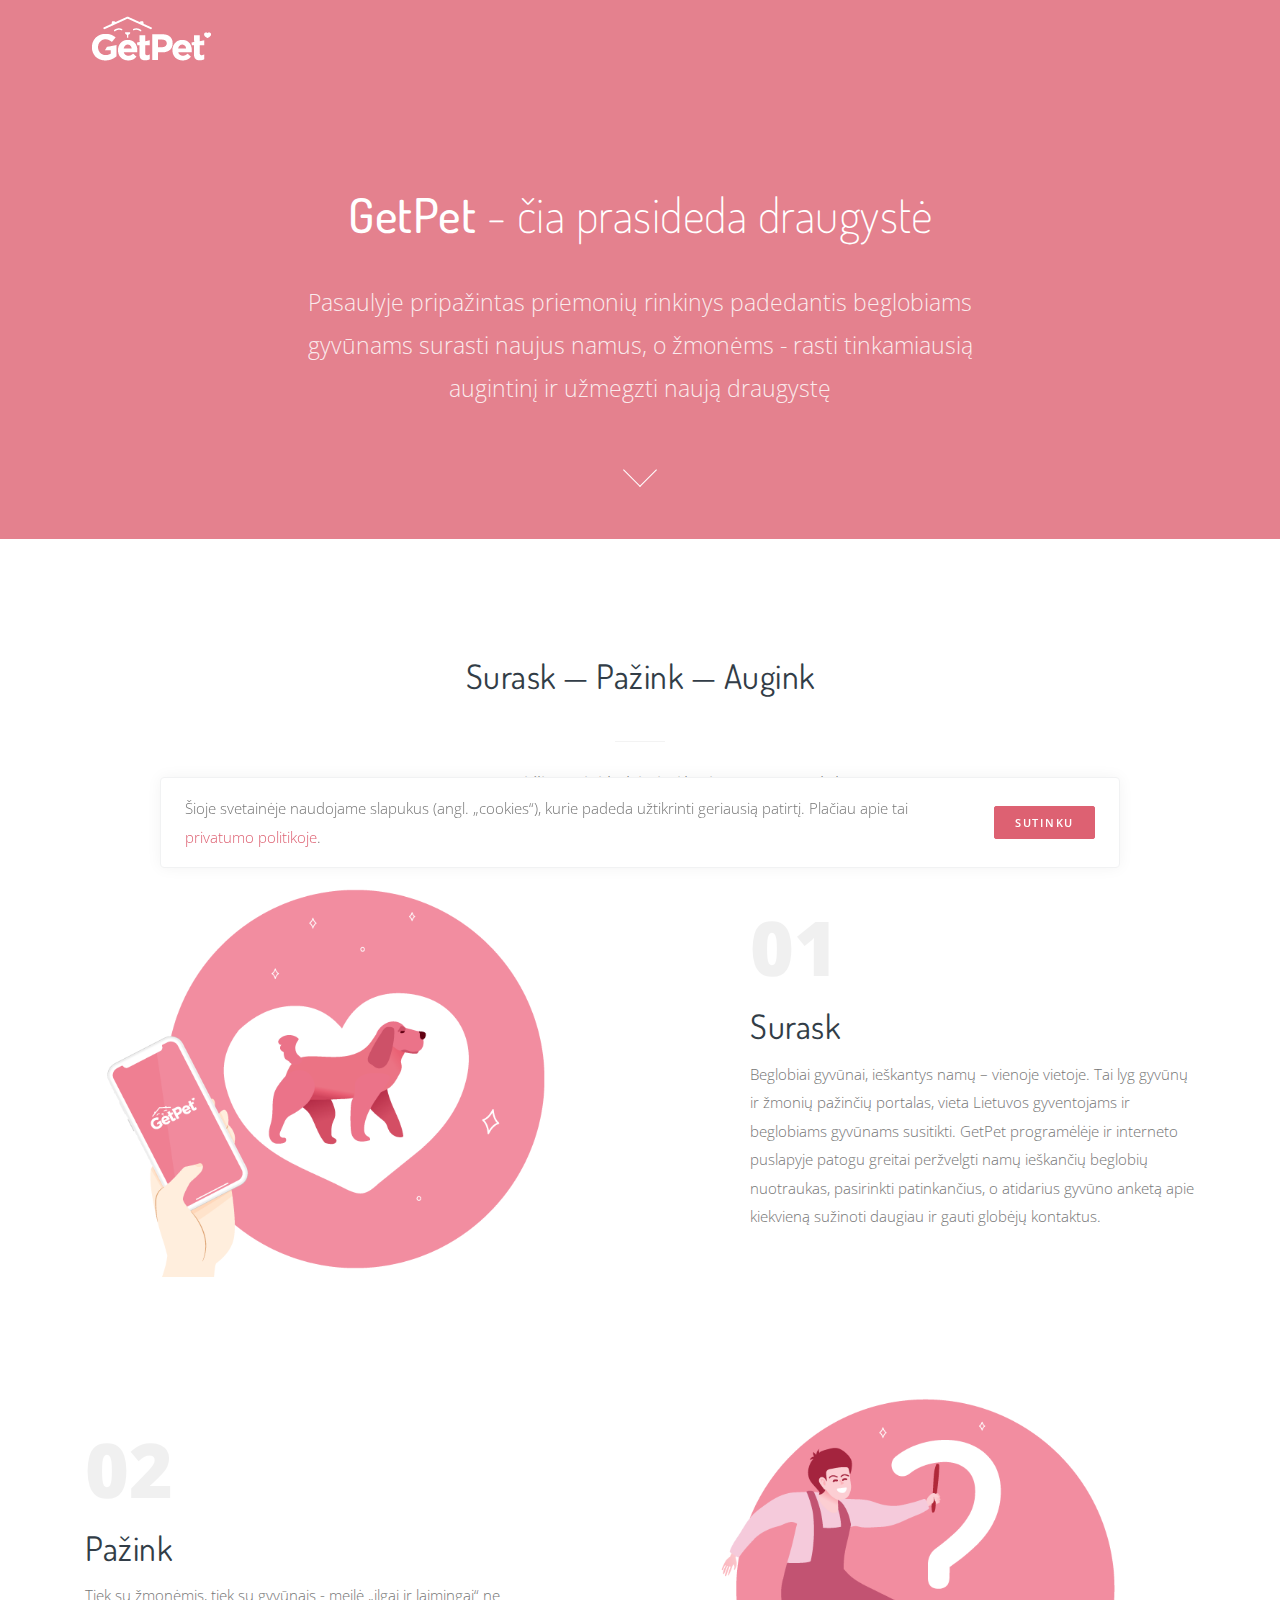
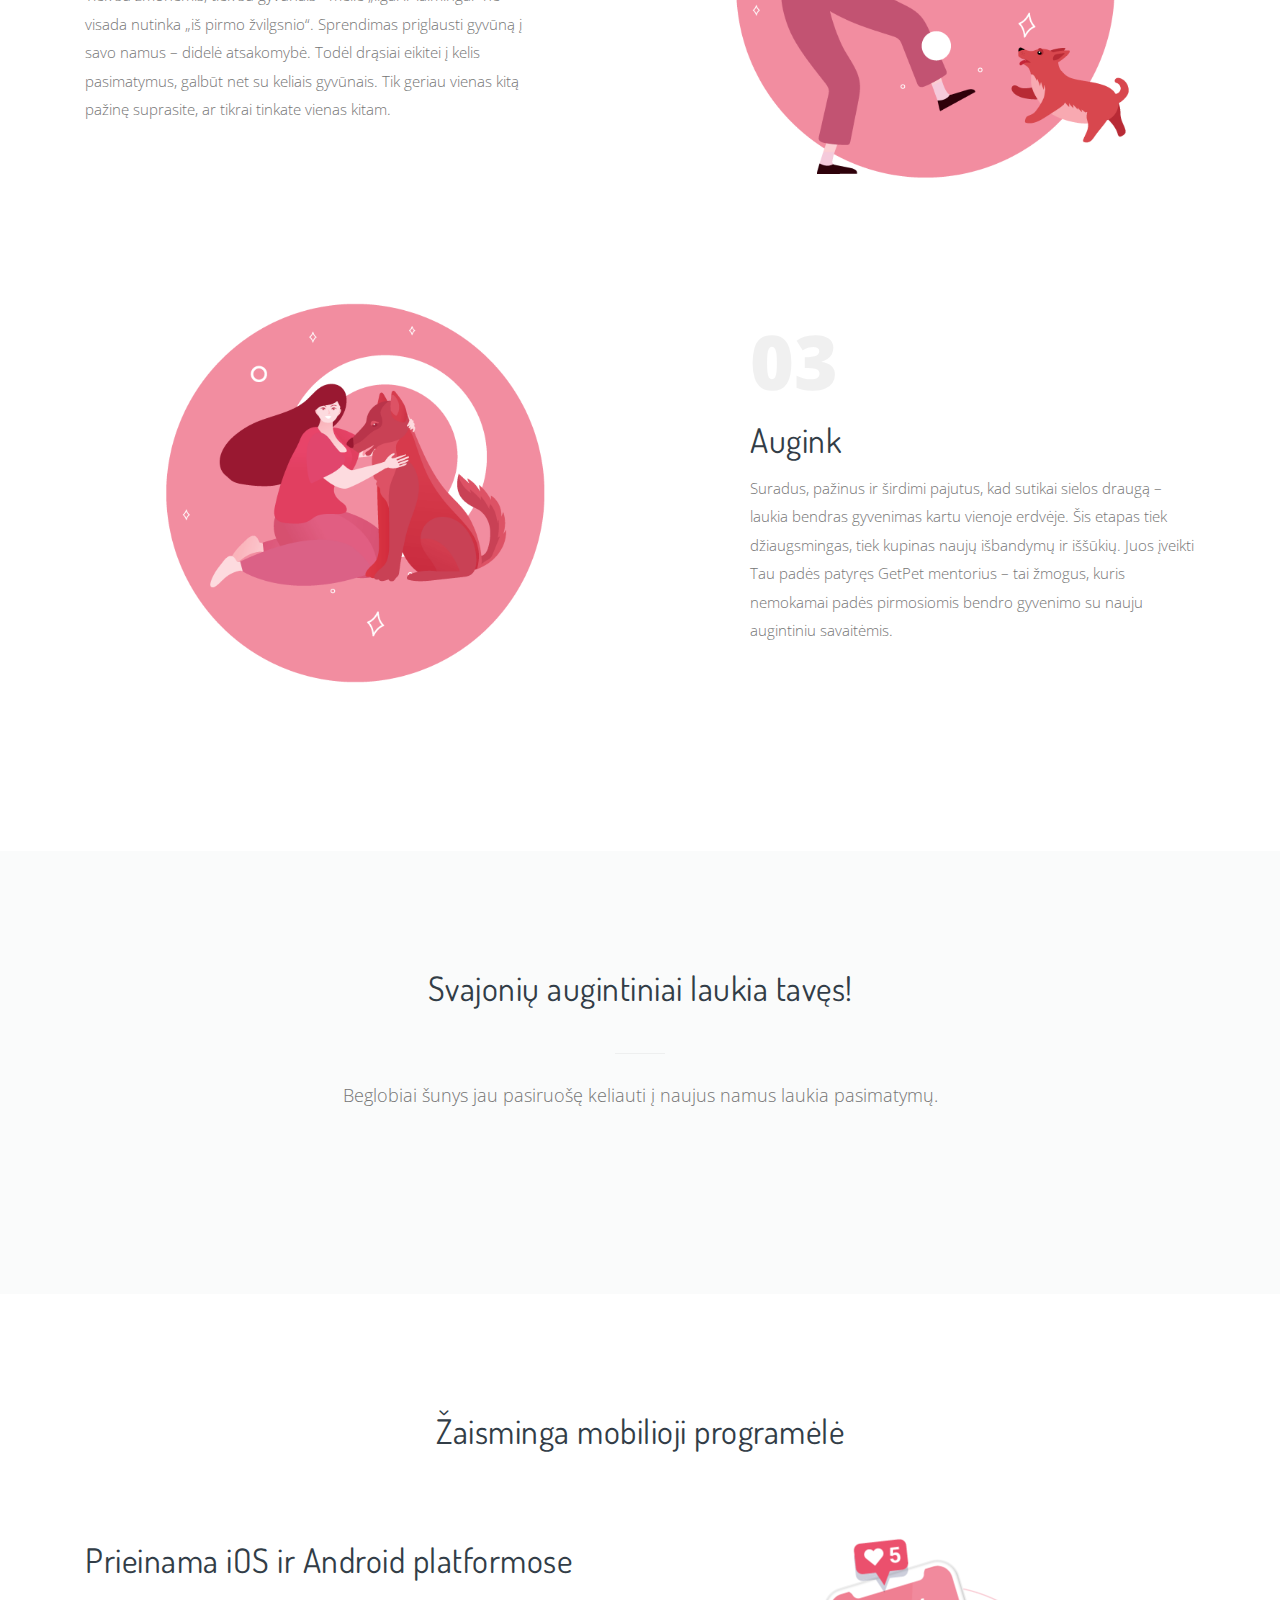
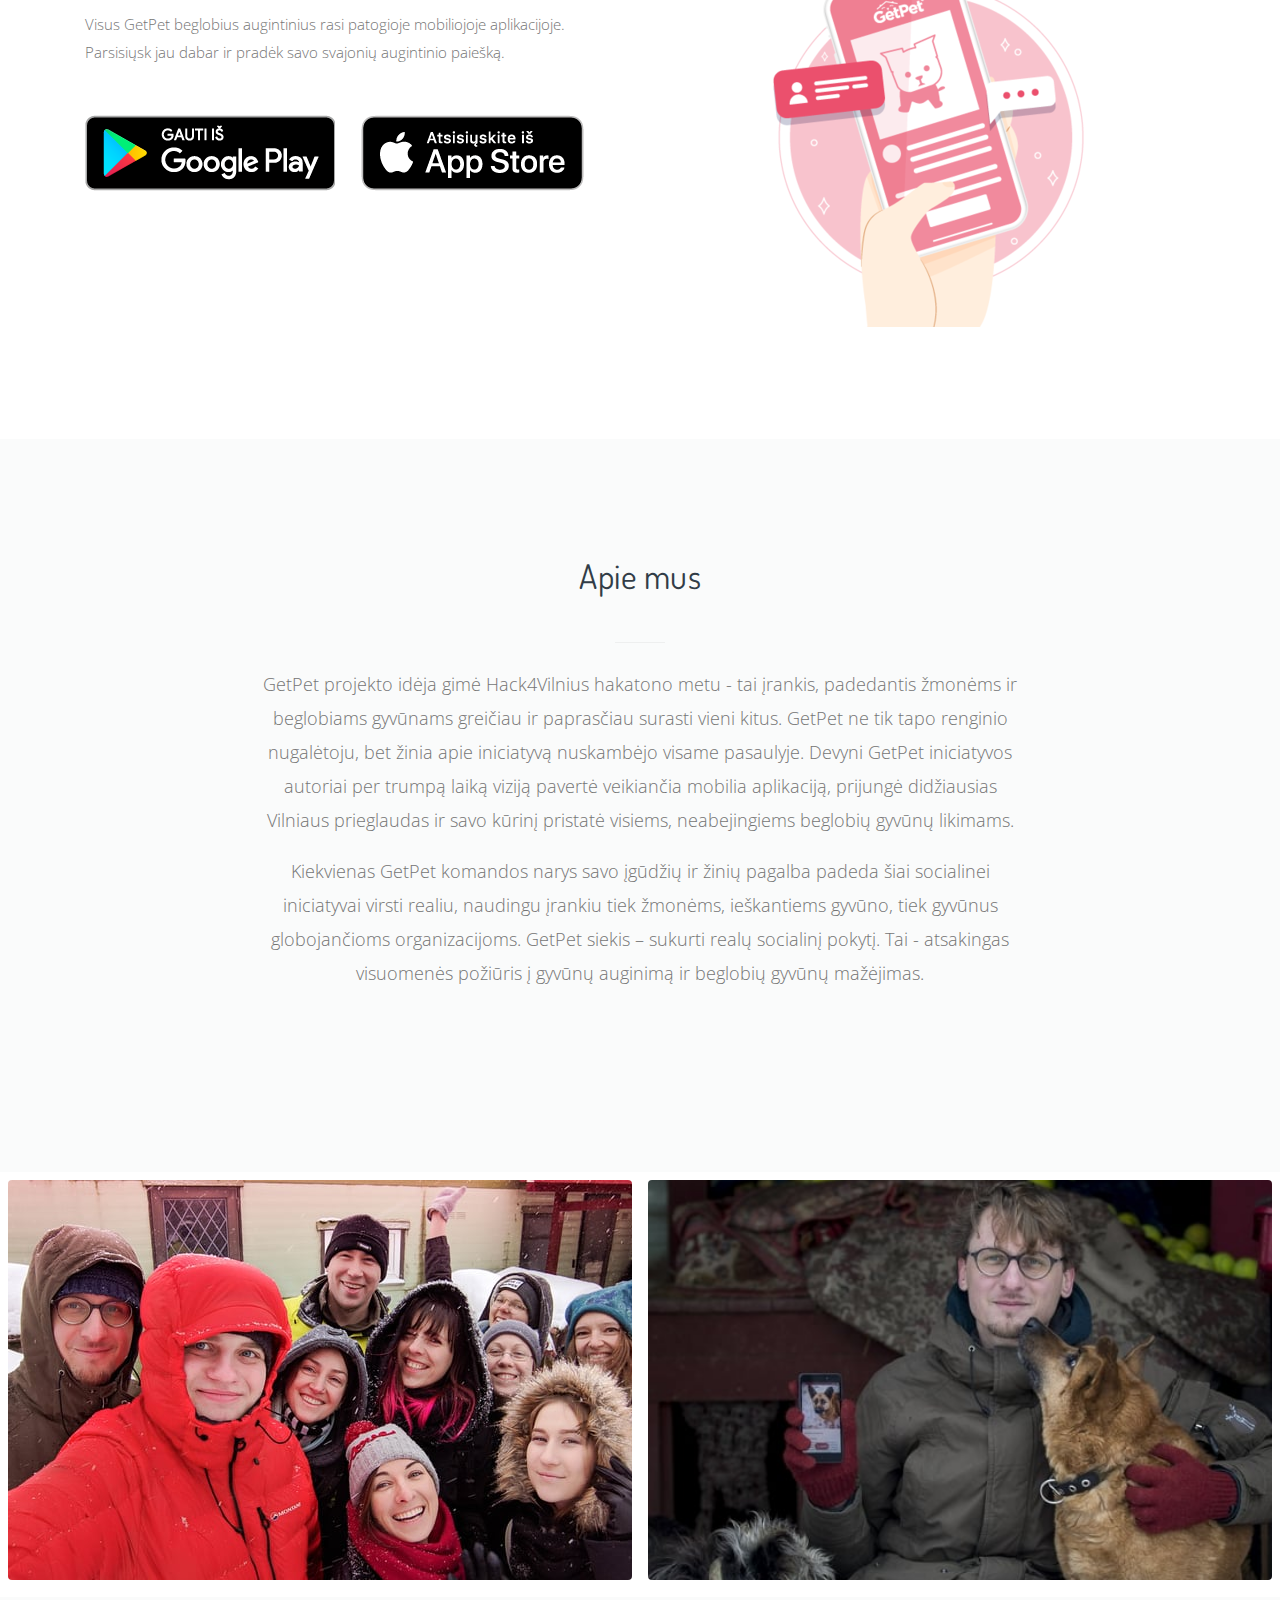
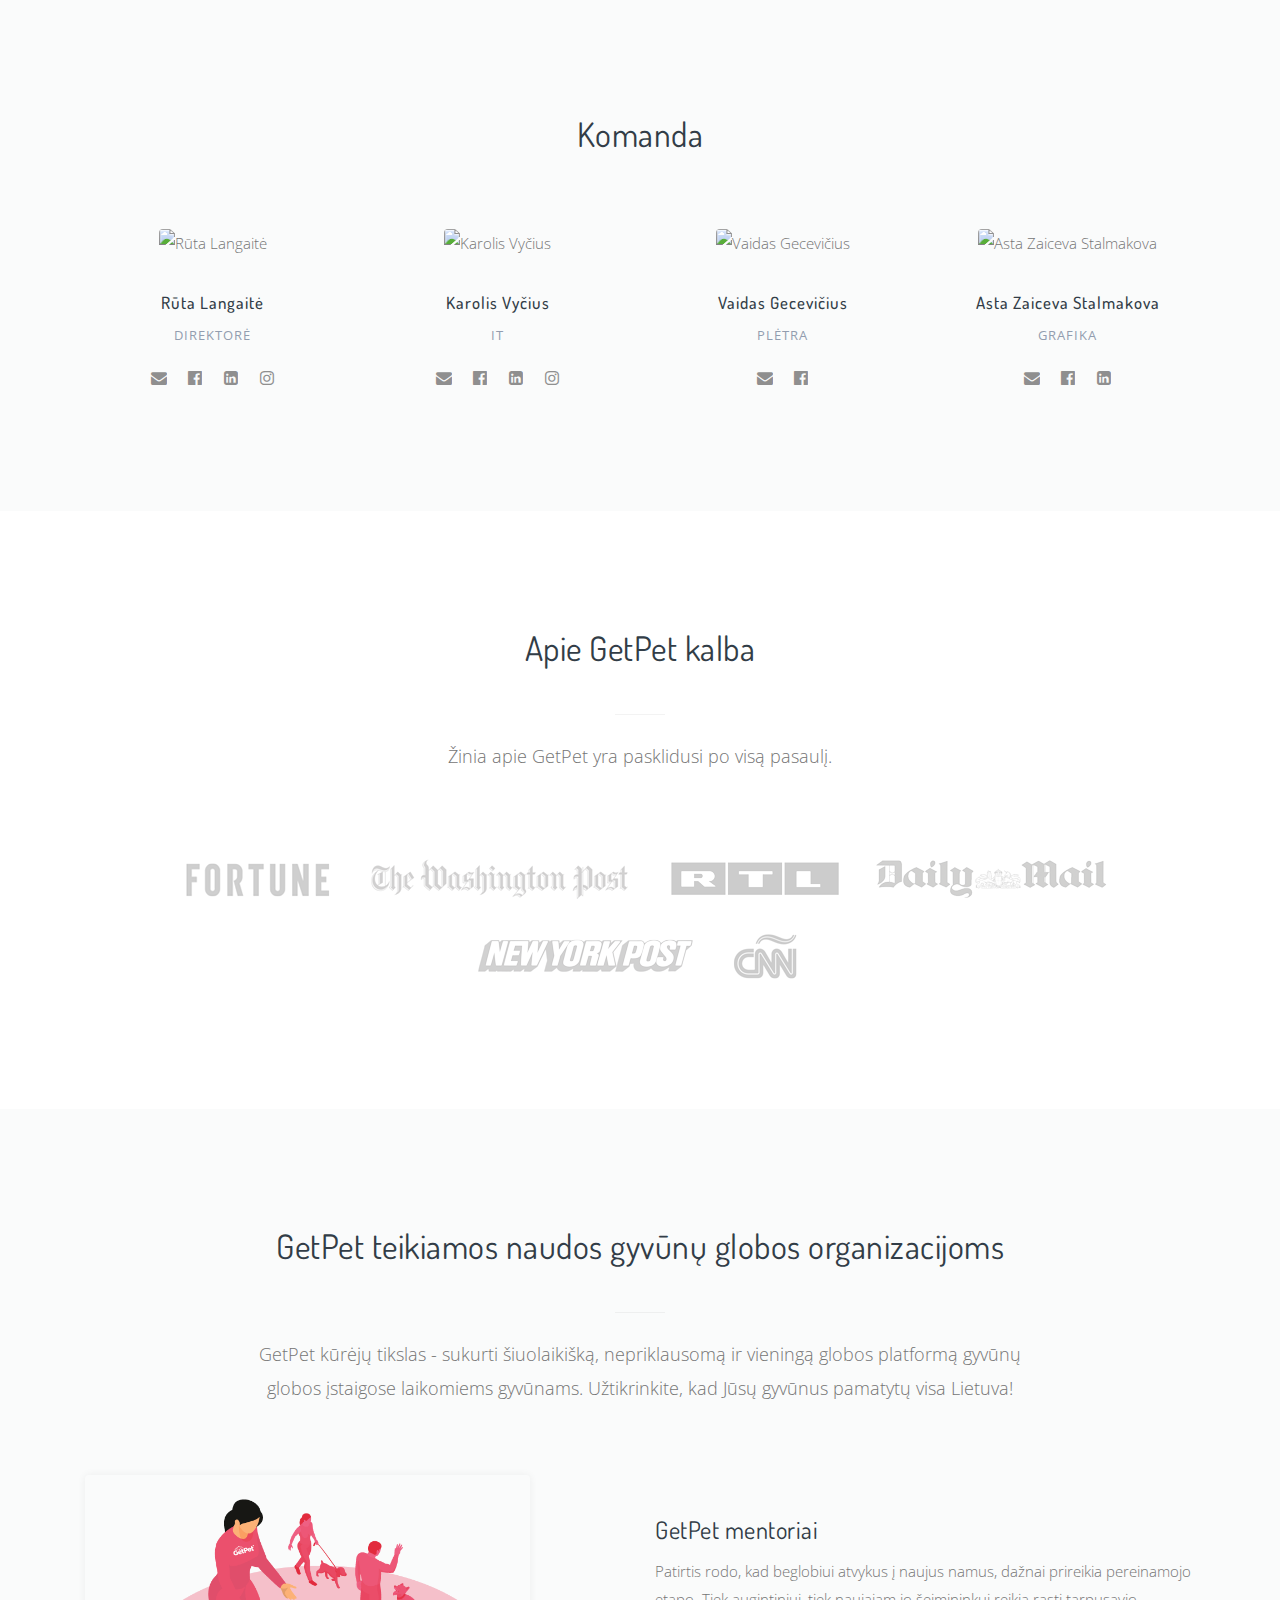
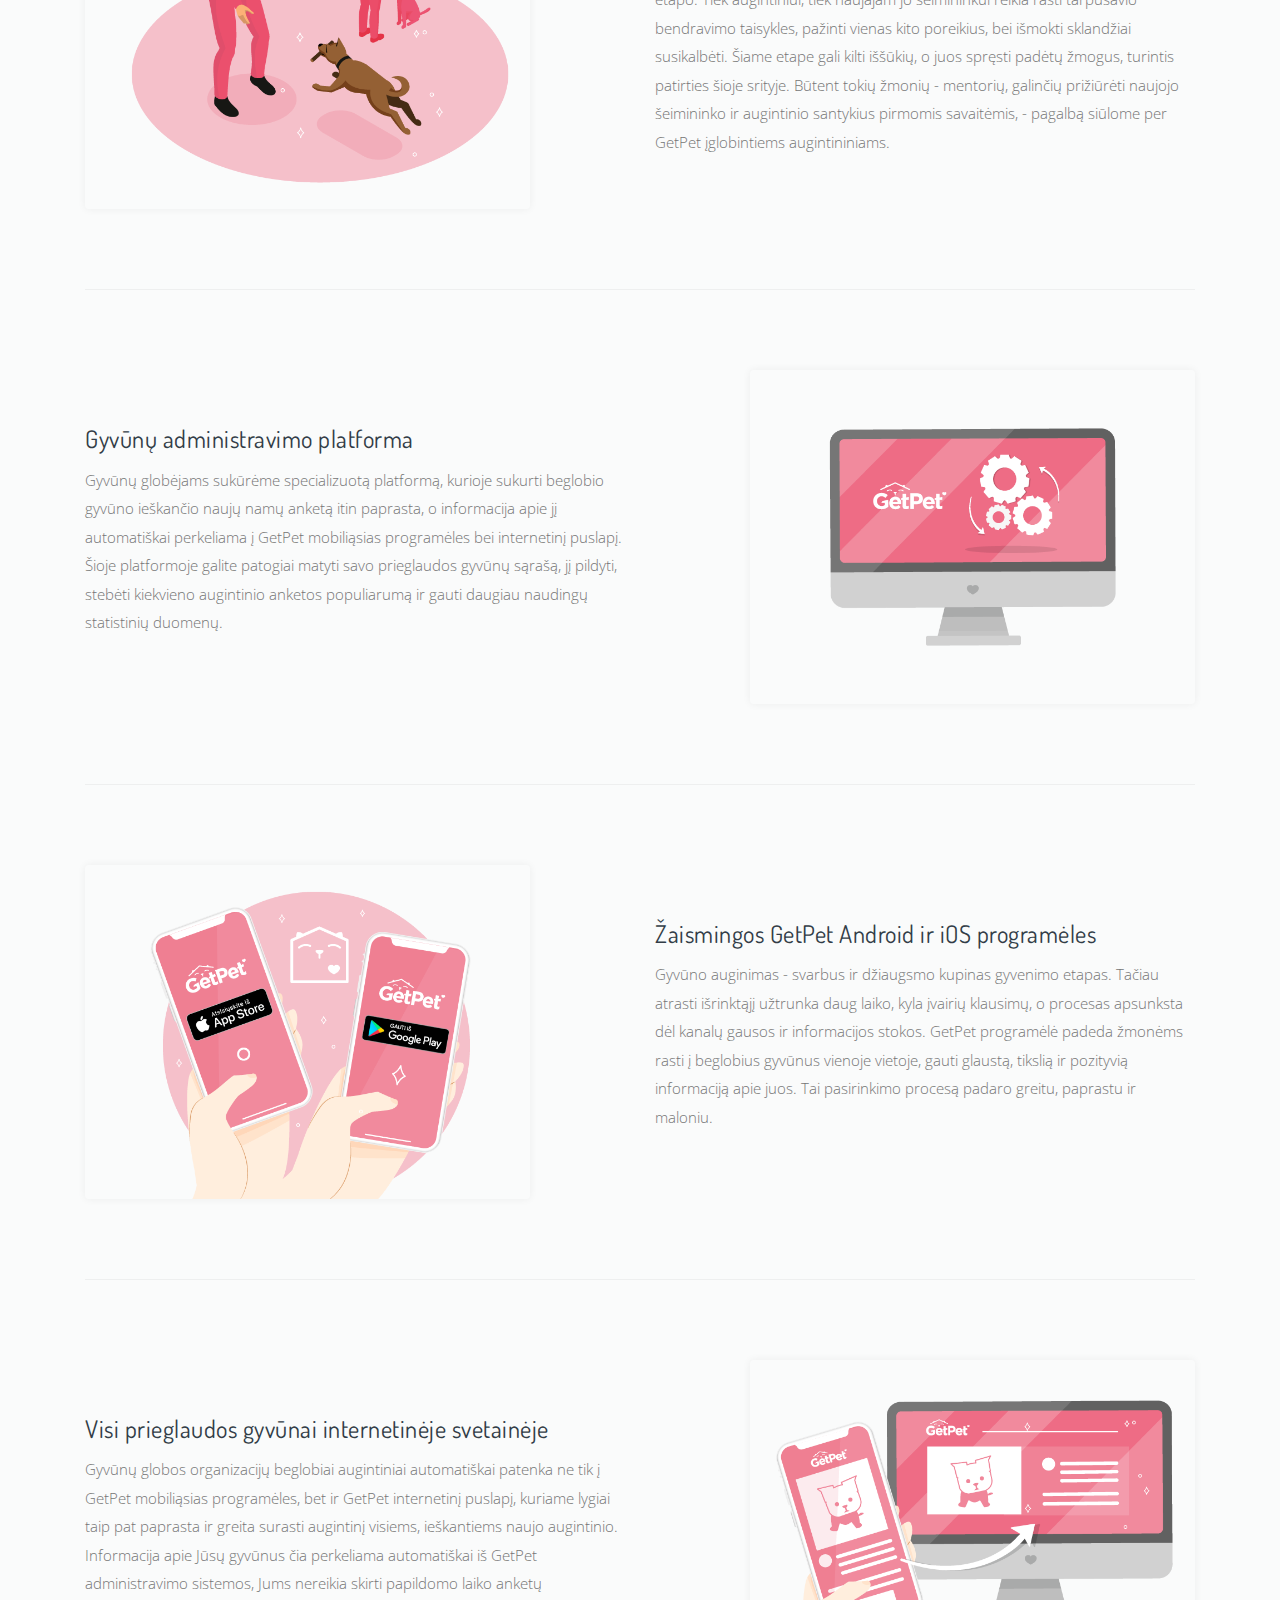
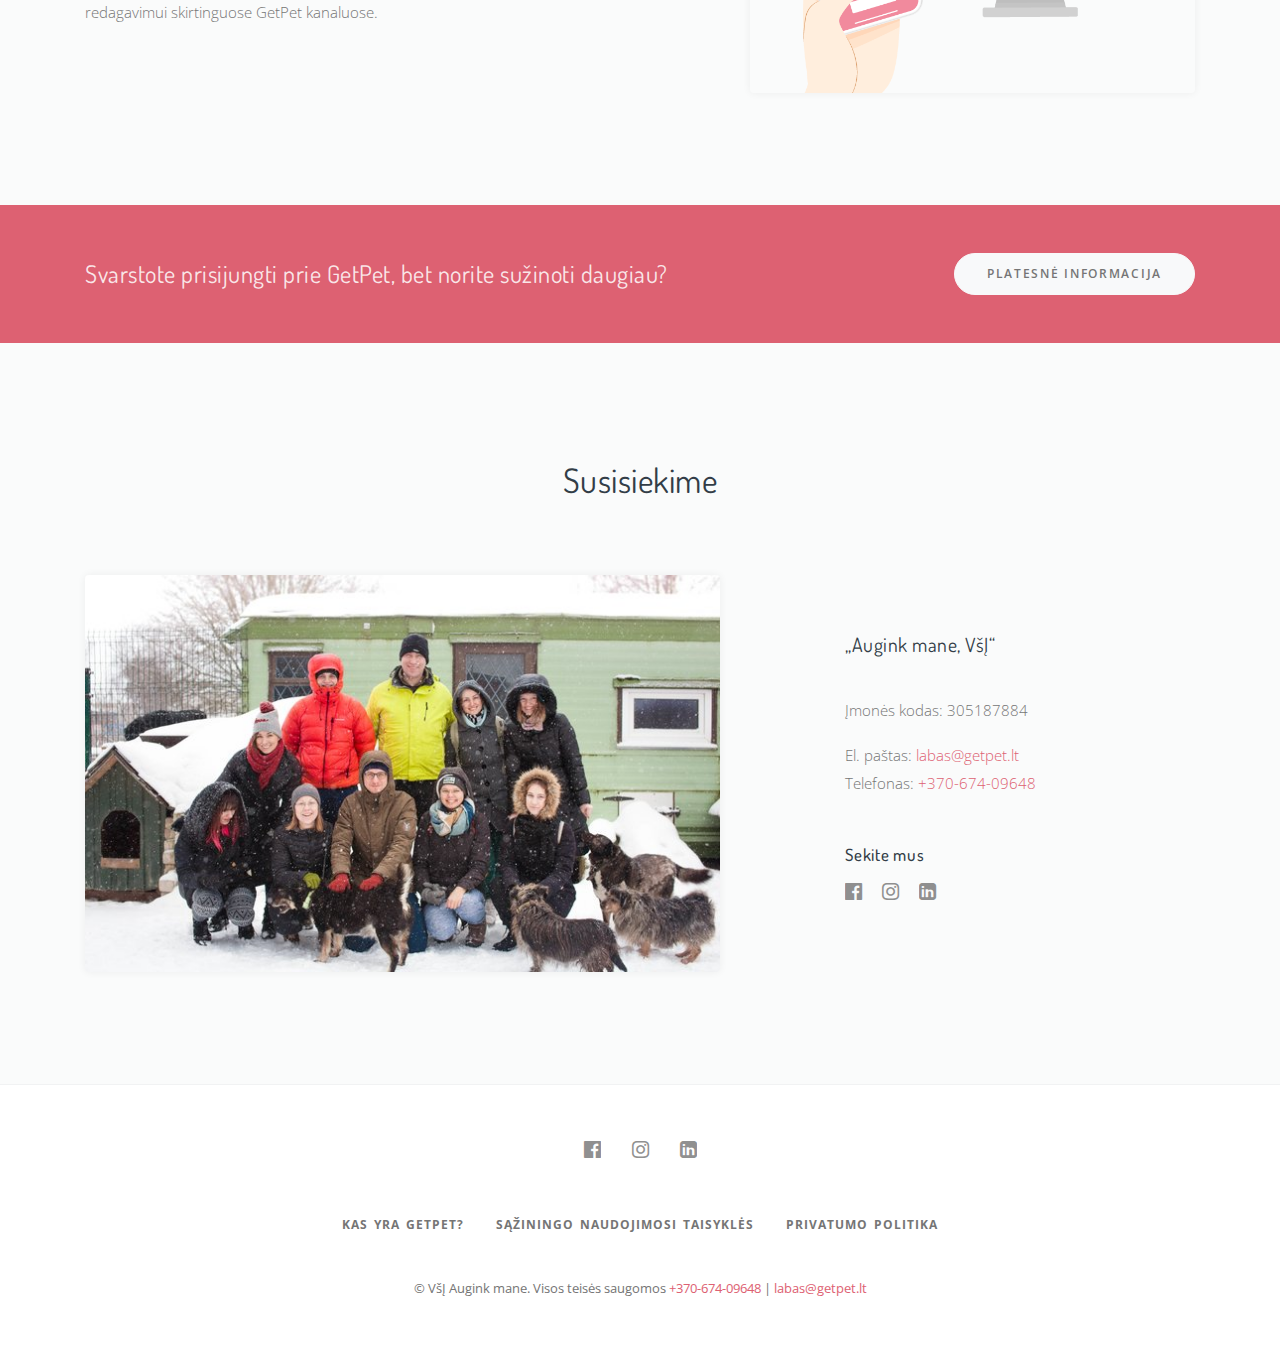
==== index.html @ 6ad28539 "Initial commit" ====
<!DOCTYPE html>
<html lang="lt">
<head>
    <meta charset="utf-8">
    <meta name="viewport" content="width=device-width, initial-scale=1, shrink-to-fit=no">
    <title>GetPet - čia prasideda draugystė | GetPet</title>
    <meta name="description"
          content="Pasaulyje pripažintas priemonių rinkinys padedantis beglobiams gyvūnams surasti naujus namus, o žmonėms - rasti tinkamiausią augintinį ir užmegzti naują draugystę">

    <link href="/css/page.min.css?v=81fa3e6" rel="stylesheet">

    <meta name="og:title" content="GetPet - čia prasideda draugystė">
    <meta name="og:site_name" content="GetPet">
    <meta name="og:description"
          content="Pasaulyje pripažintas priemonių rinkinys padedantis beglobiams gyvūnams surasti naujus namus, o žmonėms - rasti tinkamiausią augintinį ir užmegzti naują draugystę">
    <meta name="og:image" content="https://www.getpet.lt/img/logo/getpet-logo-square-big.png">
    <meta name="og:type" content="website">
    <meta name="og:locale" content="lt_LT">

    <link rel="apple-touch-icon" href="/img/favicon/apple-touch-icon.png">
    <link rel="icon" href="/img/favicon/favicon.ico">
    <script type="application/ld+json">{
        "@context": "https://schema.org",
        "@type": "Organization",
        "name": "GetPet",
        "legalName": "Augink mane, V\u0161\u012e",
        "url": "https://www.getpet.lt/",
        "telephone": "+370 674 09648",
        "email": [
            "labas@getpet.lt"
        ],
        "logo": "https://www.getpet.lt/img/logo/getpet-logo-square-big.png",
        "foundingDate": "2018",
        "founders": [
            {
                "@type": "Person",
                "name": "Karolis Vy\u010dius"
            },
            {
                "@type": "Person",
                "name": "R\u016bta Langait\u0117"
            },
            {
                "@type": "Person",
                "name": "Vaidas Gecevi\u010dius"
            },
            {
                "@type": "Person",
                "name": "Asta Zaiceva Stalmakova"
            }
        ],
        "contactPoint": {
            "@type": "ContactPoint",
            "telephone": "+370 674 09648",
            "email": [
                "labas@getpet.lt"
            ],
            "availableLanguage": [
                {
                    "@type": "Language",
                    "name": "Lithuanian"
                },
                {
                    "@type": "Language",
                    "name": "English"
                }
            ]
        },
        "sameAs": [
            "https://www.facebook.com/getpet.lt",
            "https://www.instagram.com/getpet.lt/",
            "https://www.linkedin.com/company/getpet/",
            "https://apps.apple.com/lt/app/getpet/id1450751703",
            "https://play.google.com/store/apps/details?id=lt.getpet.getpet&hl=lt&pcampaignid=web"
        ]
    }</script>
    <script async src="https://www.googletagmanager.com/gtag/js?id=G-TBCJE5549D"></script>
    <script>function gtag() {
        dataLayer.push(arguments)
    }

    window.dataLayer = window.dataLayer || [], gtag("js", new Date), gtag("config", "G-TBCJE5549D");</script>
</head>
<body>
<nav class="navbar navbar-expand-lg navbar-light navbar-stick-dark" data-navbar="sticky">
    <div class="container">
        <div class="navbar-left">
            <button class="navbar-toggler" type="button"><span class="navbar-toggler-icon"></span></button>
            <a class="navbar-brand" href="/">
                <img class="logo-light" src="/img/logo/getpet-logo-small-white.png"
                     alt="GetPet baltas logotipas">
                <img class="logo-dark" src="/img/logo/getpet-logo-small-pink.png" alt="GetPet logotipas">
            </a>
        </div>
    </div>
</nav>
<header class="header background-getpet-header text-white pb-7">
    <div class="bg-primary overlay opacity-80"></div>
    <div class="container text-center">
        <div class="row h-100">
            <div class="col-lg-8 mx-auto align-self-center">
                <h1 class="display-4 my-6"><strong>GetPet</strong> - čia prasideda draugystė</h1>
                <p class="lead-3">
                    Pasaulyje pripažintas priemonių rinkinys padedantis beglobiams gyvūnams surasti naujus namus, o
                    žmonėms - rasti tinkamiausią augintinį ir užmegzti naują draugystę
                </p>
            </div>
            <div class="col-12 align-self-end text-center mt-6">
                <a class="scroll-down-1 scroll-down-white" href="#section-getpet-steps"><span></span></a>
            </div>
        </div>
    </div>
</header>

<main class="main-content">

    <section class="section " id="section-getpet-steps">
        <div class="container">
            <header class="section-header mb-6">
                <h2>Surask — Pažink — Augink</h2>
                <hr>
                <p class="lead">Trys paprasti žingsniai kelyje į sėkmingą gyvūno globą</p>
            </header>
            <div class="row gap-y align-items-center py-7">
                <div class="col-md-6 text-center">
                    <img src="/img/spa/getpet-spa-surask.png" alt="Surask">
                </div>
                <div class="col-md-5 ml-auto text-center text-md-left">
                    <p class="lead-9 fw-900 lh-1 opacity-10">01</p>
                    <h3 class="h2">Surask</h3>
                    <p>
                        Beglobiai gyvūnai, ieškantys namų – vienoje vietoje. Tai lyg gyvūnų ir žmonių pažinčių portalas,
                        vieta Lietuvos gyventojams ir beglobiams gyvūnams susitikti. GetPet programėlėje ir interneto
                        puslapyje patogu greitai peržvelgti namų ieškančių beglobių nuotraukas, pasirinkti patinkančius,
                        o atidarius gyvūno anketą apie kiekvieną sužinoti daugiau ir gauti globėjų kontaktus.
                    </p>
                </div>
            </div>
            <div class="row gap-y align-items-center py-7">
                <div class="col-md-5 mr-auto text-center text-md-left">
                    <p class="lead-9 fw-900 lh-1 opacity-10">02</p>
                    <h3 class="h2">Pažink</h3>
                    <p>
                        Tiek su žmonėmis, tiek su gyvūnais - meilė „ilgai ir laimingai“ ne visada nutinka „iš pirmo
                        žvilgsnio“. Sprendimas priglausti gyvūną į savo namus – didelė atsakomybė. Todėl drąsiai eikitei
                        į kelis pasimatymus, galbūt net su keliais gyvūnais. Tik geriau vienas kitą pažinę suprasite, ar
                        tikrai tinkate vienas kitam.
                    </p>
                </div>
                <div class="col-md-6 text-center order-first order-md-last">
                    <img src="/img/spa/getpet-spa-pazink.png" alt="Pažink">
                </div>
            </div>
            <div class="row gap-y align-items-center py-7">
                <div class="col-md-6 text-center">
                    <img src="/img/spa/getpet-spa-augink.png" alt="Augink">
                </div>
                <div class="col-md-5 ml-auto text-center text-md-left">
                    <p class="lead-9 fw-900 lh-1 opacity-10">03</p>
                    <h3 class="h2">Augink</h3>
                    <p>
                        Suradus, pažinus ir širdimi pajutus, kad sutikai sielos draugą – laukia bendras gyvenimas kartu
                        vienoje erdvėje. Šis etapas tiek džiaugsmingas, tiek kupinas naujų išbandymų ir iššūkių. Juos
                        įveikti Tau padės patyręs GetPet mentorius – tai žmogus, kuris nemokamai padės pirmosiomis
                        bendro gyvenimo su nauju augintiniu savaitėmis.
                    </p>
                </div>
            </div>
        </div>
    </section>


    <section class="section bg-gray" id="section-pets">
        <div class="container">
            <header class="section-header">
                <h2>Svajonių augintiniai laukia tavęs!</h2>
                <hr>
                <p class="lead">
                    Beglobiai šunys jau pasiruošę keliauti į naujus namus laukia pasimatymų.
                </p>
            </header>
        </div>
    </section>


    <section class="section " id="section-app">
        <div class="container">
            <header class="section-header">
                <h2>Žaisminga mobilioji programėlė</h2>
            </header>
            <div class="row">
                <div class="col-md-6 align-self-center pb-6 pb-md-8">
                    <h2 class="mb-5 text-center text-sm-left">Prieinama iOS ir Android platformose</h2>
                    <p class="text-center text-sm-left">
                        Visus GetPet beglobius augintinius rasi patogioje mobiliojoje aplikacijoje. Parsisiųsk jau dabar
                        ir pradėk savo svajonių augintinio paiešką.
                    </p>
                    <div class="gap-xy-2 my-6 text-center text-sm-left">
                        <a href="https://play.google.com/store/apps/details?id=lt.getpet.getpet&hl=lt&pcampaignid=web"
                           target="_blank" rel="me">
                            <img src="/img/landing/google-play-download-button.png"
                                 alt="Atsisiųsti iš Google play">
                        </a>
                        <a href="https://apps.apple.com/lt/app/getpet/id1450751703" target="_blank" rel="me">
                            <img src="/img/landing/ios-app-store-download-button.png"
                                 alt="Atsisiųsti iš Apple App Store">
                        </a>
                    </div>
                </div>
                <div class="col-md-6 align-self-end text-center">
                    <img src="/img/landing/getpet-mobile-app-illustration.png"
                         alt="GetPet mobilioji programėlė">
                </div>
            </div>
        </div>
    </section>


    <section class="section bg-gray" id="section-history">
        <div class="container">
            <header class="section-header">
                <h2>Apie mus</h2>
                <hr>
                <p class="lead">
                    GetPet projekto idėja gimė Hack4Vilnius hakatono metu - tai įrankis, padedantis žmonėms ir
                    beglobiams gyvūnams greičiau ir paprasčiau surasti vieni kitus. GetPet ne tik tapo renginio
                    nugalėtoju, bet žinia apie iniciatyvą nuskambėjo visame pasaulyje. Devyni GetPet iniciatyvos
                    autoriai per trumpą laiką viziją pavertė veikiančia mobilia aplikaciją, prijungė didžiausias
                    Vilniaus prieglaudas ir savo kūrinį pristatė visiems, neabejingiems beglobių gyvūnų likimams.
                </p>
                <p class="lead">
                    Kiekvienas GetPet komandos narys savo įgūdžių ir žinių pagalba padeda šiai socialinei iniciatyvai
                    virsti realiu, naudingu įrankiu tiek žmonėms, ieškantiems gyvūno, tiek gyvūnus globojančioms
                    organizacijoms. GetPet siekis – sukurti realų socialinį pokytį. Tai - atsakingas visuomenės požiūris
                    į gyvūnų auginimą ir beglobių gyvūnų mažėjimas.
                </p>
            </header>
        </div>
    </section>


    <section class="section p-0" id="section-history-photos">
        <div data-provide="slider" data-autoplay="true" data-slides-to-show="2" data-css-ease="linear"
             data-speed="12000" data-autoplay-speed="0" data-pause-on-hover="true" data-loop="true">
            <div class="p-2">
                <div class="rounded bg-img h-400"
                     style="background-image: url(/img/landing/history/getpet-team-hack4vilnius-prize.jpg)"></div>
            </div>
            <div class="p-2">
                <div class="rounded bg-img h-400"
                     style="background-image: url(/img/landing/history/getpet-team-sos-gyvunai-winter.jpg)"></div>
            </div>
            <div class="p-2">
                <div class="rounded bg-img h-400"
                     style="background-image: url(/img/landing/history/getpet-team-vaidas.jpg)"></div>
            </div>
        </div>
    </section>


    <section class="section bg-gray" id="section-team-members">
        <div class="container">
            <header class="section-header">
                <h2>Komanda</h2>
            </header>
            <div class="row gap-y">
                <div class="col-md-6 col-lg-3 team-1"><img
                        src="/cdn-cgi/image/width=400,quality=85,fit=cover,f=auto,metadata=none,height=400/media/img/web/team/ruta-langaite-photo.jpg"
                        alt="Rūta Langaitė"><h6>Rūta Langaitė</h6><small class="text-uppercase">Direktorė</small>
                    <div class="social"><a class="social-skype"
                                           href="/cdn-cgi/l/email-protection#d4a6a1a0b594b3b1a0a4b1a0fab8a0"><i
                            class="icon-envelope"></i></a><a class="social-facebook" rel="nofollow" target="_blank"
                                                             href="https://www.facebook.com/RutaLangaite"><i
                            class="icon-facebook-official"></i></a><a class="social-linkedin" rel="nofollow"
                                                                      target="_blank"
                                                                      href="https://www.linkedin.com/in/rutanorvaisaite/"><i
                            class="icon-linkedin-square"></i></a><a class="social-instagram" rel="nofollow"
                                                                    target="_blank"
                                                                    href="https://www.instagram.com/rutalangaite/"><i
                            class="icon-instagram"></i></a></div>
                </div>
                <div class="col-md-6 col-lg-3 team-1"><img
                        src="/cdn-cgi/image/width=400,quality=85,fit=cover,f=auto,metadata=none,height=400/media/img/web/team/karolis-vycius-photo.jpeg"
                        alt="Karolis Vyčius"><h6>Karolis Vyčius</h6><small class="text-uppercase">IT</small>
                    <div class="social"><a class="social-skype"
                                           href="/cdn-cgi/l/email-protection#f992988b9695908ab99e9c8d899c8dd7958d"><i
                            class="icon-envelope"></i></a><a class="social-facebook" rel="nofollow" target="_blank"
                                                             href="https://www.facebook.com/vycius/"><i
                            class="icon-facebook-official"></i></a><a class="social-linkedin" rel="nofollow"
                                                                      target="_blank"
                                                                      href="https://www.linkedin.com/in/vycius/"><i
                            class="icon-linkedin-square"></i></a><a class="social-instagram" rel="nofollow"
                                                                    target="_blank"
                                                                    href="https://www.instagram.com/kvycius/"><i
                            class="icon-instagram"></i></a></div>
                </div>
                <div class="col-md-6 col-lg-3 team-1"><img
                        src="/cdn-cgi/image/width=400,quality=85,fit=cover,f=auto,metadata=none,height=400/media/img/web/team/vaidas-gecevicius-photo_YuB0lD8.jpg"
                        alt="Vaidas Gecevičius"><h6>Vaidas Gecevičius</h6><small class="text-uppercase">Plėtra</small>
                    <div class="social"><a class="social-skype"
                                           href="/cdn-cgi/l/email-protection#6610070f02071526010312160312480a12"><i
                            class="icon-envelope"></i></a><a class="social-facebook" rel="nofollow" target="_blank"
                                                             href="https://www.facebook.com/profile.php?id=1278403642"><i
                            class="icon-facebook-official"></i></a></div>
                </div>
                <div class="col-md-6 col-lg-3 team-1"><img
                        src="/cdn-cgi/image/width=400,quality=85,fit=cover,f=auto,metadata=none,height=400/media/img/web/team/asta-zaiceva-stalmakova-photo.jpg"
                        alt="Asta Zaiceva Stalmakova"><h6>Asta Zaiceva Stalmakova</h6><small class="text-uppercase">Grafika</small>
                    <div class="social"><a class="social-skype"
                                           href="/cdn-cgi/l/email-protection#0362707762436466777366772d6f77"><i
                            class="icon-envelope"></i></a><a class="social-facebook" rel="nofollow" target="_blank"
                                                             href="https://www.facebook.com/asta.z.stalmakova"><i
                            class="icon-facebook-official"></i></a><a class="social-linkedin" rel="nofollow"
                                                                      target="_blank"
                                                                      href="https://www.linkedin.com/in/asta-zaiceva-stalmakova/"><i
                            class="icon-linkedin-square"></i></a></div>
                </div>
            </div>
        </div>
    </section>


    <section class="section " id="section-media">
        <div class="container">
            <header class="section-header">
                <h2>Apie GetPet kalba</h2>
                <hr>
                <p class="lead">
                    Žinia apie GetPet yra pasklidusi po visą pasaulį.
                </p>
            </header>
            <div class="partner">
                <a href="https://fortune.com/2019/02/05/getpet-app-dog-adoption/" target="_blank" rel="nofollow">
                    <img src="/img/landing/news/getpet-in-fortune.png" class="mr-4" alt="GetPet Fortune">
                </a>
                <a href="https://www.facebook.com/getpet.lt/posts/2392285287503288" target="_blank" rel="nofollow">
                    <img src="/img/landing/news/getpet-in-the-washington-post.png" class="mr-4 ml-4"
                         alt="GetPet The Washington Post">
                </a>
                <a href="https://www.rtl.de/cms/wie-tinder-nur-fuer-hunde-app-getpet-sucht-fuer-streuner-in-litauen-ein-zuhause-4289494.html"
                   target="_blank" rel="nofollow">
                    <img src="/img/landing/news/getpet-in-rtl.png" class="mr-4 ml-4" alt="GetPet RTL">
                </a>
                <a href="https://www.dailymail.co.uk/sciencetech/article-6668861/New-app-lets-dog-lovers-swipe-right-perfect-pet-match.html"
                   target="_blank" rel="nofollow">
                    <img src="/img/landing/news/getpet-in-dailymail.png" class="mr-4 ml-4"
                         alt="GetPet DailyMail">
                </a>
                <a href="https://nypost.com/2019/02/05/this-app-helps-aspiring-dog-owners-find-the-perfect-pooch/"
                   target="_blank" rel="nofollow">
                    <img src="/img/landing/news/getpet-in-new-york-post.png" class="ml-4 mr-4"
                         alt="GetPet New York Post">
                </a>
                <a href="https://cnnespanol.cnn.com/video/getpet-tinder-perros-mascotas-cafe-cnnee/" target="_blank"
                   rel="nofollow">
                    <img src="/img/landing/news/getpet-in-cnn.png" class="ml-4" alt="GetPet CNN">
                </a>
            </div>
        </div>
    </section>


    <section class="section bg-gray" id="section-benefits-for-shelters">
        <div class="container">
            <header class="section-header">
                <h2>GetPet teikiamos naudos gyvūnų globos organizacijoms</h2>
                <hr>
                <p class="lead">
                    GetPet kūrėjų tikslas - sukurti šiuolaikišką, nepriklausomą ir vieningą globos platformą gyvūnų
                    globos įstaigose laikomiems gyvūnams. Užtikrinkite, kad Jūsų gyvūnus pamatytų visa Lietuva!
                </p>
            </header>
            <div class="row gap-y align-items-center">
                <div class="col-md-6 ml-auto text-center text-sm-left">
                    <h4>GetPet mentoriai</h4>
                    <p>
                        Patirtis rodo, kad beglobiui atvykus į naujus namus, dažnai prireikia pereinamojo etapo. Tiek
                        augintiniui, tiek naujajam jo šeimininkui reikia rasti tarpusavio bendravimo taisykles, pažinti
                        vienas kito poreikius, bei išmokti sklandžiai susikalbėti. Šiame etape gali kilti iššūkių, o
                        juos spręsti padėtų žmogus, turintis patirties šioje srityje. Būtent tokių žmonių - mentorių,
                        galinčių prižiūrėti naujojo šeimininko ir augintinio santykius pirmomis savaitėmis, - pagalbą
                        siūlome per GetPet įglobintiems augintininiams.
                    </p>
                </div>
                <div class="col-md-5 order-md-first">
                    <img class="rounded shadow-2" src="/img/landing/benefits/getpet-menthors.png"
                         alt="GetPet mentoriai">
                </div>
            </div>
            <hr class="my-8">
            <div class="row gap-y align-items-center">
                <div class="col-md-6 mr-auto text-center text-sm-left">
                    <h4>Gyvūnų administravimo platforma</h4>
                    <p>
                        Gyvūnų globėjams sukūrėme specializuotą platformą, kurioje sukurti beglobio gyvūno ieškančio
                        naujų namų anketą itin paprasta, o informacija apie jį automatiškai perkeliama į GetPet
                        mobiliąsias programėles bei internetinį puslapį. Šioje platformoje galite patogiai matyti savo
                        prieglaudos gyvūnų sąrašą, jį pildyti, stebėti kiekvieno augintinio anketos populiarumą ir gauti
                        daugiau naudingų statistinių duomenų.
                    </p>
                </div>
                <div class="col-md-5">
                    <img class="rounded shadow-2"
                         src="/img/landing/benefits/getpet-shelter-administration-platform.png"
                         alt="Gyvūnų administravimo platforma">
                </div>
            </div>
            <hr class="my-8">
            <div class="row gap-y align-items-center text-center text-sm-left">
                <div class="col-md-6 ml-auto">
                    <h4>Žaismingos GetPet Android ir iOS programėles</h4>
                    <p>
                        Gyvūno auginimas - svarbus ir džiaugsmo kupinas gyvenimo etapas. Tačiau atrasti išrinktąjį
                        užtrunka daug laiko, kyla įvairių klausimų, o procesas apsunksta dėl kanalų gausos ir
                        informacijos stokos. GetPet programėlė padeda žmonėms rasti į beglobius gyvūnus vienoje vietoje,
                        gauti glaustą, tikslią ir pozityvią informaciją apie juos. Tai pasirinkimo procesą padaro
                        greitu, paprastu ir maloniu.
                    </p>
                </div>
                <div class="col-md-5 order-md-first">
                    <img class="rounded shadow-2" src="/img/landing/benefits/getpet-applications.png"
                         alt="Žaismingos GetPet Android ir iOS programėles">
                </div>
            </div>
            <hr class="my-8">
            <div class="row gap-y align-items-center text-center text-sm-left">
                <div class="col-md-6 mr-auto">
                    <h4>Visi prieglaudos gyvūnai internetinėje svetainėje</h4>
                    <p>
                        Gyvūnų globos organizacijų beglobiai augintiniai automatiškai patenka ne tik į GetPet
                        mobiliąsias programėles, bet ir GetPet internetinį puslapį, kuriame lygiai taip pat paprasta ir
                        greita surasti augintinį visiems, ieškantiems naujo augintinio. Informacija apie Jūsų gyvūnus
                        čia perkeliama automatiškai iš GetPet administravimo sistemos, Jums nereikia skirti papildomo
                        laiko anketų redagavimui skirtinguose GetPet kanaluose.
                    </p>
                </div>
                <div class="col-md-5">
                    <img class="rounded shadow-2" src="/img/landing/benefits/getpet-website.png"
                         alt="Visi prieglaudos gyvūnai internetinėje svetainėje">
                </div>
            </div>
        </div>
    </section>


    <section class="section py-7 bg-primary" id="section-more-info-for-shelters">
        <div class="container">
            <div class="row gap-y align-items-center">
                <div class="col-md-9">
                    <h4 class="mb-0 text-white text-center text-md-left">
                        Svarstote prisijungti prie GetPet, bet norite sužinoti daugiau?
                    </h4>
                </div>
                <div class="col-md-3 text-center text-md-right">
                    <a class="btn btn-lg btn-round btn-light" rel="nofollow" target="_blank" href="/kas-yra-getpet/">
                        Platesnė informacija
                    </a>
                </div>
            </div>
        </div>
    </section>


    <section class="section bg-gray" id="section-contact-us">
        <div class="container">
            <header class="section-header">
                <h2>Susisiekime</h2>
            </header>
            <div class="row gap-y align-items-center">
                <div class="col-md-7">
                    <img class="rounded shadow-2"
                         src="/img/landing/history/getpet-team-with-dogs-sos-gyvunai.jpg"
                         alt="GetPet komanda SOS gyvūnai">
                </div>
                <div class="col-lg-4 ml-auto text-center text-lg-left">
                    <h5>„Augink mane, VšĮ“</h5>
                    <br>
                    <p>Įmonės kodas: 305187884</p>
                    <p>
                        El. paštas: <a href="mailto:labas@getpet.lt">labas@getpet.lt</a><br>
                        Telefonas: <a href="tel:+37067409648">+370-674-09648</a>
                    </p>
                    <br>
                    <h6>Sekite mus</h6>
                    <div class="social social-lg social-inline">
                        <a class="social-facebook" href="https://www.facebook.com/getpet.lt" target="_blank" rel="me">
                            <i class="icon-facebook-official"></i></a>
                        <a class="social-instagram" href="https://www.instagram.com/getpet.lt/" target="_blank"
                           rel="me">
                            <i class="icon-instagram"></i></a>
                        <a class="social-linkedin" href="https://www.linkedin.com/company/getpet/" target="_blank"
                           rel="me">
                            <i class="icon-linkedin-square"></i></a>
                    </div>
                </div>
            </div>
        </div>
    </section>

</main>


<footer class="footer py-7">
    <div class="container text-center">
        <div class="social social-lg social-hover-bg-brand">
            <a class="social-facebook" href="https://www.facebook.com/getpet.lt" rel="me" target="_blank">
                <i class="icon-facebook-official"></i></a>
            <a class="social-instagram" href="https://www.instagram.com/getpet.lt/" rel="me" target="_blank">
                <i class="icon-instagram"></i></a>
            <a class="social-linkedin" href="https://www.linkedin.com/company/getpet/" rel="me" target="_blank">
                <i class="icon-linkedin-square"></i></a>
        </div>
        <br>
        <div class="nav nav-bolder nav-uppercase nav-center">
            <a class="nav-link" href="/files/getpet-susipazinkime.pdf" rel="nofollow" target="_blank">
                Kas yra GetPet?
            </a>
            <a class="nav-link" href="/files/taisykles.pdf" rel="nofollow" target="_blank">
                Sąžiningo naudojimosi taisyklės
            </a>
            <a class="nav-link" href="/files/privatumo-politika.pdf" rel="nofollow" target="_blank">
                Privatumo politika
            </a>
        </div>
        <br>
        <small>
            © VšĮ Augink mane. Visos teisės saugomos <a href="tel:+37067409648">+370-674-09648</a> |
            <a href="mailto:labas@getpet.lt">labas@getpet.lt</a>
        </small>
    </div>
</footer>


<div id="popup-once" class="popup col-9 py-4" data-position="bottom-center" data-animation="slide-up"
     data-once="gdpr-agreed" data-autoshow="500">
    <div class="row gap-y align-items-center">
        <div class="col-md">
            Šioje svetainėje naudojame slapukus (angl. „cookies“), kurie padeda užtikrinti geriausią patirtį. Plačiau
            apie tai
            <a href="/files/privatumo-politika.pdf" target="_blank" rel="nofollow">privatumo politikoje</a>.
        </div>
        <div class="col-md-auto">
            <button class="btn btn-sm btn-primary" data-dismiss="popup" data-once-button="true">Sutinku</button>
        </div>
    </div>
</div>


<script data-cfasync="false" src="/cdn-cgi/scripts/5c5dd728/cloudflare-static/email-decode.min.js"></script>
<script src="https://cdnjs.cloudflare.com/ajax/libs/babel-polyfill/7.12.1/polyfill.min.js"
        integrity="sha512-uzOpZ74myvXTYZ+mXUsPhDF+/iL/n32GDxdryI2SJronkEyKC8FBFRLiBQ7l7U/PTYebDbgTtbqTa6/vGtU23A=="
        crossorigin="anonymous"></script>
<script src="/js/page.min.js?v=81fa3e6"></script>
<script defer src="https://static.cloudflareinsights.com/beacon.min.js/v8b253dfea2ab4077af8c6f58422dfbfd1689876627854"
        integrity="sha512-bjgnUKX4azu3dLTVtie9u6TKqgx29RBwfj3QXYt5EKfWM/9hPSAI/4qcV5NACjwAo8UtTeWefx6Zq5PHcMm7Tg=="
        data-cf-beacon='{"rayId":"814e96160cd3c037","token":"8080ecec5725498fb0db16c22168b80f","version":"2023.8.0","si":100}'
        crossorigin="anonymous"></script>
</body>
</html>
---- css/page.min.css ----
@import url("https://fonts.googleapis.com/css?family=Open+Sans:300,400,600,700|Dosis:200,400,500,600");:root{--blue: #50a1ff;--indigo: #6610f2;--purple: #926dde;--pink: #e83e8c;--red: #ff4954;--orange: #ffbe00;--yellow: #ffba00;--green: #3cd458;--teal: #20c997;--cyan: #17a2b8;--white: #fff;--gray: #868e96;--gray-dark: #343a40;--primary: #DD6172;--secondary: #e9ecf0;--success: #3cd458;--info: #926dde;--warning: #ffba00;--danger: #ff4954;--light: #f8f9fa;--dark: #191919;--breakpoint-xs: 0;--breakpoint-sm: 576px;--breakpoint-md: 768px;--breakpoint-lg: 992px;--breakpoint-xl: 1200px;--font-family-sans-serif: -apple-system, BlinkMacSystemFont, "Segoe UI", Roboto, "Helvetica Neue", Arial, "Noto Sans", sans-serif, "Apple Color Emoji", "Segoe UI Emoji", "Segoe UI Symbol", "Noto Color Emoji";--font-family-monospace: SFMono-Regular, Menlo, Monaco, Consolas, "Liberation Mono", "Courier New", monospace}*,*::before,*::after{box-sizing:border-box}html{font-family:sans-serif;line-height:1.15;-webkit-text-size-adjust:100%;-webkit-tap-highlight-color:rgba(0,0,0,0)}article,aside,figcaption,figure,footer,header,hgroup,main,nav,section{display:block}body{margin:0;font-family:"Open Sans",sans-serif;font-size:.9375rem;font-weight:300;line-height:1.9;color:#757575;text-align:left;background-color:#fff}[tabindex="-1"]:focus:not(:focus-visible){outline:0 !important}hr{box-sizing:content-box;height:0;overflow:visible}h1,h2,h3,h4,h5,h6{margin-top:0;margin-bottom:.5rem}p{margin-top:0;margin-bottom:1rem}abbr[title],abbr[data-original-title]{text-decoration:underline;-webkit-text-decoration:underline dotted;text-decoration:underline dotted;cursor:help;border-bottom:0;-webkit-text-decoration-skip-ink:none;text-decoration-skip-ink:none}address{margin-bottom:1rem;font-style:normal;line-height:inherit}ol,ul,dl{margin-top:0;margin-bottom:1rem}ol ol,ul ul,ol ul,ul ol{margin-bottom:0}dt{font-weight:600}dd{margin-bottom:.5rem;margin-left:0}blockquote{margin:0 0 1rem}b,strong{font-weight:bolder}small{font-size:80%}sub,sup{position:relative;font-size:75%;line-height:0;vertical-align:baseline}sub{bottom:-.25em}sup{top:-.5em}a{color:#DD6172;text-decoration:none;background-color:transparent}a:hover{color:#c72b40;text-decoration:underline}a:not([href]){color:inherit;text-decoration:none}a:not([href]):hover{color:inherit;text-decoration:none}pre,code,kbd,samp{font-family:SFMono-Regular,Menlo,Monaco,Consolas,"Liberation Mono","Courier New",monospace;font-size:1em}pre{margin-top:0;margin-bottom:1rem;overflow:auto;-ms-overflow-style:scrollbar}figure{margin:0 0 1rem}img{vertical-align:middle;border-style:none}svg{overflow:hidden;vertical-align:middle}table{border-collapse:collapse}caption{padding-top:.75rem;padding-bottom:.75rem;color:#868e96;text-align:left;caption-side:bottom}th{text-align:inherit}label{display:inline-block;margin-bottom:.5rem}button{border-radius:0}button:focus{outline:1px dotted;outline:5px auto -webkit-focus-ring-color}input,button,select,optgroup,textarea{margin:0;font-family:inherit;font-size:inherit;line-height:inherit}button,input{overflow:visible}button,select{text-transform:none}[role="button"]{cursor:pointer}select{word-wrap:normal}button,[type="button"],[type="reset"],[type="submit"]{-webkit-appearance:button}button:not(:disabled),[type="button"]:not(:disabled),[type="reset"]:not(:disabled),[type="submit"]:not(:disabled){cursor:pointer}button::-moz-focus-inner,[type="button"]::-moz-focus-inner,[type="reset"]::-moz-focus-inner,[type="submit"]::-moz-focus-inner{padding:0;border-style:none}input[type="radio"],input[type="checkbox"]{box-sizing:border-box;padding:0}textarea{overflow:auto;resize:vertical}fieldset{min-width:0;padding:0;margin:0;border:0}legend{display:block;width:100%;max-width:100%;padding:0;margin-bottom:.5rem;font-size:1.5rem;line-height:inherit;color:inherit;white-space:normal}progress{vertical-align:baseline}[type="number"]::-webkit-inner-spin-button,[type="number"]::-webkit-outer-spin-button{height:auto}[type="search"]{outline-offset:-2px;-webkit-appearance:none}[type="search"]::-webkit-search-decoration{-webkit-appearance:none}::-webkit-file-upload-button{font:inherit;-webkit-appearance:button}output{display:inline-block}summary{display:list-item;cursor:pointer}template{display:none}[hidden]{display:none !important}h1,h2,h3,h4,h5,h6,.h1,.h2,.h3,.h4,.h5,.h6{margin-bottom:.5rem;font-family:Dosis,sans-serif;font-weight:400;line-height:1.5;color:#323d47}h1,.h1{font-size:2.57812rem}h2,.h2{font-size:2.10938rem}h3,.h3{font-size:1.75781rem}h4,.h4{font-size:1.52344rem}h5,.h5{font-size:1.23047rem}h6,.h6{font-size:1.05469rem}.lead,.pricing-4 .plan-price p{font-size:1.17188rem;font-weight:300}.display-1{font-size:5rem;font-weight:200;line-height:1.5}.display-2{font-size:4rem;font-weight:200;line-height:1.5}.display-3{font-size:3.5rem;font-weight:200;line-height:1.5}.display-4{font-size:3rem;font-weight:200;line-height:1.5}hr{margin-top:1rem;margin-bottom:1rem;border:0;border-top:1px solid rgba(0,0,0,0.1)}small,.small{font-size:85%;font-weight:400}mark,.mark{padding:.2em;background-color:#fcf8e3}.list-unstyled{padding-left:0;list-style:none}.list-inline{padding-left:0;list-style:none}.list-inline-item{display:inline-block}.list-inline-item:not(:last-child){margin-right:.5rem}.initialism{font-size:90%;text-transform:uppercase}.blockquote{margin-bottom:1rem;font-size:1.17188rem}.blockquote-footer{display:block;font-size:85%;color:#868e96}.blockquote-footer::before{content:"\2014\00A0"}.img-fluid{max-width:100%;height:auto}.img-thumbnail{padding:.25rem;background-color:#fff;border:1px solid #dee2e6;border-radius:.25rem;max-width:100%;height:auto}.figure{display:inline-block}.figure-img{margin-bottom:.5rem;line-height:1}.figure-caption{font-size:90%;color:#868e96}code{font-size:87.5%;color:#e83e8c;word-wrap:break-word}a>code{color:inherit}kbd{padding:.2rem .4rem;font-size:87.5%;color:#fff;background-color:#212529;border-radius:.125rem}kbd kbd{padding:0;font-size:100%;font-weight:600}pre{display:block;font-size:87.5%;color:#212529}pre code{font-size:inherit;color:inherit;word-break:normal}.pre-scrollable{max-height:340px;overflow-y:scroll}.container{width:100%;padding-right:15px;padding-left:15px;margin-right:auto;margin-left:auto}@media (min-width: 576px){.container{max-width:540px}}@media (min-width: 768px){.container{max-width:720px}}@media (min-width: 992px){.container{max-width:960px}}@media (min-width: 1200px){.container{max-width:1140px}}.container-fluid,.container-sm,.container-md,.container-lg,.container-xl{width:100%;padding-right:15px;padding-left:15px;margin-right:auto;margin-left:auto}@media (min-width: 576px){.container,.container-sm{max-width:540px}}@media (min-width: 768px){.container,.container-sm,.container-md{max-width:720px}}@media (min-width: 992px){.container,.container-sm,.container-md,.container-lg{max-width:960px}}@media (min-width: 1200px){.container,.container-sm,.container-md,.container-lg,.container-xl{max-width:1140px}}.row{display:flex;flex-wrap:wrap;margin-right:-15px;margin-left:-15px}.no-gutters{margin-right:0;margin-left:0}.no-gutters>.col,.no-gutters>[class*="col-"]{padding-right:0;padding-left:0}.col-1,.col-2,.col-3,.col-4,.col-5,.col-6,.col-7,.col-8,.col-9,.col-10,.col-11,.col-12,.col,.col-auto,.col-sm-1,.col-sm-2,.col-sm-3,.col-sm-4,.col-sm-5,.col-sm-6,.col-sm-7,.col-sm-8,.col-sm-9,.col-sm-10,.col-sm-11,.col-sm-12,.col-sm,.col-sm-auto,.col-md-1,.col-md-2,.col-md-3,.col-md-4,.col-md-5,.col-md-6,.col-md-7,.col-md-8,.col-md-9,.col-md-10,.col-md-11,.col-md-12,.col-md,.col-md-auto,.col-lg-1,.col-lg-2,.col-lg-3,.col-lg-4,.col-lg-5,.col-lg-6,.col-lg-7,.col-lg-8,.col-lg-9,.col-lg-10,.col-lg-11,.col-lg-12,.col-lg,.col-lg-auto,.col-xl-1,.col-xl-2,.col-xl-3,.col-xl-4,.col-xl-5,.col-xl-6,.col-xl-7,.col-xl-8,.col-xl-9,.col-xl-10,.col-xl-11,.col-xl-12,.col-xl,.col-xl-auto{position:relative;width:100%;padding-right:15px;padding-left:15px}.col{flex-basis:0;flex-grow:1;min-width:0;max-width:100%}.row-cols-1>*{flex:0 0 100%;max-width:100%}.row-cols-2>*{flex:0 0 50%;max-width:50%}.row-cols-3>*{flex:0 0 33.33333%;max-width:33.33333%}.row-cols-4>*{flex:0 0 25%;max-width:25%}.row-cols-5>*{flex:0 0 20%;max-width:20%}.row-cols-6>*{flex:0 0 16.66667%;max-width:16.66667%}.col-auto{flex:0 0 auto;width:auto;max-width:100%}.col-1{flex:0 0 8.33333%;max-width:8.33333%}.col-2{flex:0 0 16.66667%;max-width:16.66667%}.col-3{flex:0 0 25%;max-width:25%}.col-4{flex:0 0 33.33333%;max-width:33.33333%}.col-5{flex:0 0 41.66667%;max-width:41.66667%}.col-6{flex:0 0 50%;max-width:50%}.col-7{flex:0 0 58.33333%;max-width:58.33333%}.col-8{flex:0 0 66.66667%;max-width:66.66667%}.col-9{flex:0 0 75%;max-width:75%}.col-10{flex:0 0 83.33333%;max-width:83.33333%}.col-11{flex:0 0 91.66667%;max-width:91.66667%}.col-12{flex:0 0 100%;max-width:100%}.order-first{order:-1}.order-last{order:13}.order-0{order:0}.order-1{order:1}.order-2{order:2}.order-3{order:3}.order-4{order:4}.order-5{order:5}.order-6{order:6}.order-7{order:7}.order-8{order:8}.order-9{order:9}.order-10{order:10}.order-11{order:11}.order-12{order:12}.offset-1{margin-left:8.33333%}.offset-2{margin-left:16.66667%}.offset-3{margin-left:25%}.offset-4{margin-left:33.33333%}.offset-5{margin-left:41.66667%}.offset-6{margin-left:50%}.offset-7{margin-left:58.33333%}.offset-8{margin-left:66.66667%}.offset-9{margin-left:75%}.offset-10{margin-left:83.33333%}.offset-11{margin-left:91.66667%}@media (min-width: 576px){.col-sm{flex-basis:0;flex-grow:1;min-width:0;max-width:100%}.row-cols-sm-1>*{flex:0 0 100%;max-width:100%}.row-cols-sm-2>*{flex:0 0 50%;max-width:50%}.row-cols-sm-3>*{flex:0 0 33.33333%;max-width:33.33333%}.row-cols-sm-4>*{flex:0 0 25%;max-width:25%}.row-cols-sm-5>*{flex:0 0 20%;max-width:20%}.row-cols-sm-6>*{flex:0 0 16.66667%;max-width:16.66667%}.col-sm-auto{flex:0 0 auto;width:auto;max-width:100%}.col-sm-1{flex:0 0 8.33333%;max-width:8.33333%}.col-sm-2{flex:0 0 16.66667%;max-width:16.66667%}.col-sm-3{flex:0 0 25%;max-width:25%}.col-sm-4{flex:0 0 33.33333%;max-width:33.33333%}.col-sm-5{flex:0 0 41.66667%;max-width:41.66667%}.col-sm-6{flex:0 0 50%;max-width:50%}.col-sm-7{flex:0 0 58.33333%;max-width:58.33333%}.col-sm-8{flex:0 0 66.66667%;max-width:66.66667%}.col-sm-9{flex:0 0 75%;max-width:75%}.col-sm-10{flex:0 0 83.33333%;max-width:83.33333%}.col-sm-11{flex:0 0 91.66667%;max-width:91.66667%}.col-sm-12{flex:0 0 100%;max-width:100%}.order-sm-first{order:-1}.order-sm-last{order:13}.order-sm-0{order:0}.order-sm-1{order:1}.order-sm-2{order:2}.order-sm-3{order:3}.order-sm-4{order:4}.order-sm-5{order:5}.order-sm-6{order:6}.order-sm-7{order:7}.order-sm-8{order:8}.order-sm-9{order:9}.order-sm-10{order:10}.order-sm-11{order:11}.order-sm-12{order:12}.offset-sm-0{margin-left:0}.offset-sm-1{margin-left:8.33333%}.offset-sm-2{margin-left:16.66667%}.offset-sm-3{margin-left:25%}.offset-sm-4{margin-left:33.33333%}.offset-sm-5{margin-left:41.66667%}.offset-sm-6{margin-left:50%}.offset-sm-7{margin-left:58.33333%}.offset-sm-8{margin-left:66.66667%}.offset-sm-9{margin-left:75%}.offset-sm-10{margin-left:83.33333%}.offset-sm-11{margin-left:91.66667%}}@media (min-width: 768px){.col-md{flex-basis:0;flex-grow:1;min-width:0;max-width:100%}.row-cols-md-1>*{flex:0 0 100%;max-width:100%}.row-cols-md-2>*{flex:0 0 50%;max-width:50%}.row-cols-md-3>*{flex:0 0 33.33333%;max-width:33.33333%}.row-cols-md-4>*{flex:0 0 25%;max-width:25%}.row-cols-md-5>*{flex:0 0 20%;max-width:20%}.row-cols-md-6>*{flex:0 0 16.66667%;max-width:16.66667%}.col-md-auto{flex:0 0 auto;width:auto;max-width:100%}.col-md-1{flex:0 0 8.33333%;max-width:8.33333%}.col-md-2{flex:0 0 16.66667%;max-width:16.66667%}.col-md-3{flex:0 0 25%;max-width:25%}.col-md-4{flex:0 0 33.33333%;max-width:33.33333%}.col-md-5{flex:0 0 41.66667%;max-width:41.66667%}.col-md-6{flex:0 0 50%;max-width:50%}.col-md-7{flex:0 0 58.33333%;max-width:58.33333%}.col-md-8{flex:0 0 66.66667%;max-width:66.66667%}.col-md-9{flex:0 0 75%;max-width:75%}.col-md-10{flex:0 0 83.33333%;max-width:83.33333%}.col-md-11{flex:0 0 91.66667%;max-width:91.66667%}.col-md-12{flex:0 0 100%;max-width:100%}.order-md-first{order:-1}.order-md-last{order:13}.order-md-0{order:0}.order-md-1{order:1}.order-md-2{order:2}.order-md-3{order:3}.order-md-4{order:4}.order-md-5{order:5}.order-md-6{order:6}.order-md-7{order:7}.order-md-8{order:8}.order-md-9{order:9}.order-md-10{order:10}.order-md-11{order:11}.order-md-12{order:12}.offset-md-0{margin-left:0}.offset-md-1{margin-left:8.33333%}.offset-md-2{margin-left:16.66667%}.offset-md-3{margin-left:25%}.offset-md-4{margin-left:33.33333%}.offset-md-5{margin-left:41.66667%}.offset-md-6{margin-left:50%}.offset-md-7{margin-left:58.33333%}.offset-md-8{margin-left:66.66667%}.offset-md-9{margin-left:75%}.offset-md-10{margin-left:83.33333%}.offset-md-11{margin-left:91.66667%}}@media (min-width: 992px){.col-lg{flex-basis:0;flex-grow:1;min-width:0;max-width:100%}.row-cols-lg-1>*{flex:0 0 100%;max-width:100%}.row-cols-lg-2>*{flex:0 0 50%;max-width:50%}.row-cols-lg-3>*{flex:0 0 33.33333%;max-width:33.33333%}.row-cols-lg-4>*{flex:0 0 25%;max-width:25%}.row-cols-lg-5>*{flex:0 0 20%;max-width:20%}.row-cols-lg-6>*{flex:0 0 16.66667%;max-width:16.66667%}.col-lg-auto{flex:0 0 auto;width:auto;max-width:100%}.col-lg-1{flex:0 0 8.33333%;max-width:8.33333%}.col-lg-2{flex:0 0 16.66667%;max-width:16.66667%}.col-lg-3{flex:0 0 25%;max-width:25%}.col-lg-4{flex:0 0 33.33333%;max-width:33.33333%}.col-lg-5{flex:0 0 41.66667%;max-width:41.66667%}.col-lg-6{flex:0 0 50%;max-width:50%}.col-lg-7{flex:0 0 58.33333%;max-width:58.33333%}.col-lg-8{flex:0 0 66.66667%;max-width:66.66667%}.col-lg-9{flex:0 0 75%;max-width:75%}.col-lg-10{flex:0 0 83.33333%;max-width:83.33333%}.col-lg-11{flex:0 0 91.66667%;max-width:91.66667%}.col-lg-12{flex:0 0 100%;max-width:100%}.order-lg-first{order:-1}.order-lg-last{order:13}.order-lg-0{order:0}.order-lg-1{order:1}.order-lg-2{order:2}.order-lg-3{order:3}.order-lg-4{order:4}.order-lg-5{order:5}.order-lg-6{order:6}.order-lg-7{order:7}.order-lg-8{order:8}.order-lg-9{order:9}.order-lg-10{order:10}.order-lg-11{order:11}.order-lg-12{order:12}.offset-lg-0{margin-left:0}.offset-lg-1{margin-left:8.33333%}.offset-lg-2{margin-left:16.66667%}.offset-lg-3{margin-left:25%}.offset-lg-4{margin-left:33.33333%}.offset-lg-5{margin-left:41.66667%}.offset-lg-6{margin-left:50%}.offset-lg-7{margin-left:58.33333%}.offset-lg-8{margin-left:66.66667%}.offset-lg-9{margin-left:75%}.offset-lg-10{margin-left:83.33333%}.offset-lg-11{margin-left:91.66667%}}@media (min-width: 1200px){.col-xl{flex-basis:0;flex-grow:1;min-width:0;max-width:100%}.row-cols-xl-1>*{flex:0 0 100%;max-width:100%}.row-cols-xl-2>*{flex:0 0 50%;max-width:50%}.row-cols-xl-3>*{flex:0 0 33.33333%;max-width:33.33333%}.row-cols-xl-4>*{flex:0 0 25%;max-width:25%}.row-cols-xl-5>*{flex:0 0 20%;max-width:20%}.row-cols-xl-6>*{flex:0 0 16.66667%;max-width:16.66667%}.col-xl-auto{flex:0 0 auto;width:auto;max-width:100%}.col-xl-1{flex:0 0 8.33333%;max-width:8.33333%}.col-xl-2{flex:0 0 16.66667%;max-width:16.66667%}.col-xl-3{flex:0 0 25%;max-width:25%}.col-xl-4{flex:0 0 33.33333%;max-width:33.33333%}.col-xl-5{flex:0 0 41.66667%;max-width:41.66667%}.col-xl-6{flex:0 0 50%;max-width:50%}.col-xl-7{flex:0 0 58.33333%;max-width:58.33333%}.col-xl-8{flex:0 0 66.66667%;max-width:66.66667%}.col-xl-9{flex:0 0 75%;max-width:75%}.col-xl-10{flex:0 0 83.33333%;max-width:83.33333%}.col-xl-11{flex:0 0 91.66667%;max-width:91.66667%}.col-xl-12{flex:0 0 100%;max-width:100%}.order-xl-first{order:-1}.order-xl-last{order:13}.order-xl-0{order:0}.order-xl-1{order:1}.order-xl-2{order:2}.order-xl-3{order:3}.order-xl-4{order:4}.order-xl-5{order:5}.order-xl-6{order:6}.order-xl-7{order:7}.order-xl-8{order:8}.order-xl-9{order:9}.order-xl-10{order:10}.order-xl-11{order:11}.order-xl-12{order:12}.offset-xl-0{margin-left:0}.offset-xl-1{margin-left:8.33333%}.offset-xl-2{margin-left:16.66667%}.offset-xl-3{margin-left:25%}.offset-xl-4{margin-left:33.33333%}.offset-xl-5{margin-left:41.66667%}.offset-xl-6{margin-left:50%}.offset-xl-7{margin-left:58.33333%}.offset-xl-8{margin-left:66.66667%}.offset-xl-9{margin-left:75%}.offset-xl-10{margin-left:83.33333%}.offset-xl-11{margin-left:91.66667%}}.table{width:100%;margin-bottom:1rem;color:#757575}.table th,.table td{padding:.75rem;vertical-align:top;border-top:1px solid #f1f2f3}.table thead th{vertical-align:bottom;border-bottom:2px solid #f1f2f3}.table tbody+tbody{border-top:2px solid #f1f2f3}.table-sm th,.table-sm td{padding:.3rem}.table-bordered{border:1px solid #f1f2f3}.table-bordered th,.table-bordered td{border:1px solid #f1f2f3}.table-bordered thead th,.table-bordered thead td{border-bottom-width:2px}.table-borderless th,.table-borderless td,.table-borderless thead th,.table-borderless tbody+tbody{border:0}.table-striped tbody tr:nth-of-type(odd){background-color:#fcfdfe}.table-hover tbody tr:hover{color:#757575;background-color:#f9fafb}.table-primary,.table-primary>th,.table-primary>td{background-color:#f5d3d8}.table-primary th,.table-primary td,.table-primary thead th,.table-primary tbody+tbody{border-color:#edadb6}.table-hover .table-primary:hover{background-color:#f0bec6}.table-hover .table-primary:hover>td,.table-hover .table-primary:hover>th{background-color:#f0bec6}.table-secondary,.table-secondary>th,.table-secondary>td{background-color:#f9fafb}.table-secondary th,.table-secondary td,.table-secondary thead th,.table-secondary tbody+tbody{border-color:#f4f5f7}.table-hover .table-secondary:hover{background-color:#eaedf1}.table-hover .table-secondary:hover>td,.table-hover .table-secondary:hover>th{background-color:#eaedf1}.table-success,.table-success>th,.table-success>td{background-color:#c8f3d0}.table-success th,.table-success td,.table-success thead th,.table-success tbody+tbody{border-color:#9ae9a8}.table-hover .table-success:hover{background-color:#b3eebe}.table-hover .table-success:hover>td,.table-hover .table-success:hover>th{background-color:#b3eebe}.table-info,.table-info>th,.table-info>td{background-color:#e0d6f6}.table-info th,.table-info td,.table-info thead th,.table-info tbody+tbody{border-color:#c6b3ee}.table-hover .table-info:hover{background-color:#d0c1f1}.table-hover .table-info:hover>td,.table-hover .table-info:hover>th{background-color:#d0c1f1}.table-warning,.table-warning>th,.table-warning>td{background-color:#ffecb8}.table-warning th,.table-warning td,.table-warning thead th,.table-warning tbody+tbody{border-color:#ffdb7a}.table-hover .table-warning:hover{background-color:#ffe59f}.table-hover .table-warning:hover>td,.table-hover .table-warning:hover>th{background-color:#ffe59f}.table-danger,.table-danger>th,.table-danger>td{background-color:#ffcccf}.table-danger th,.table-danger td,.table-danger thead th,.table-danger tbody+tbody{border-color:#ffa0a6}.table-hover .table-danger:hover{background-color:#ffb3b7}.table-hover .table-danger:hover>td,.table-hover .table-danger:hover>th{background-color:#ffb3b7}.table-light,.table-light>th,.table-light>td{background-color:#fdfdfe}.table-light th,.table-light td,.table-light thead th,.table-light tbody+tbody{border-color:#fbfcfc}.table-hover .table-light:hover{background-color:#ececf6}.table-hover .table-light:hover>td,.table-hover .table-light:hover>th{background-color:#ececf6}.table-dark,.table-dark>th,.table-dark>td{background-color:#bfbfbf}.table-dark th,.table-dark td,.table-dark thead th,.table-dark tbody+tbody{border-color:#878787}.table-hover .table-dark:hover{background-color:#b2b2b2}.table-hover .table-dark:hover>td,.table-hover .table-dark:hover>th{background-color:#b2b2b2}.table-active,.table-active>th,.table-active>td{background-color:#f5f6f7}.table-hover .table-active:hover{background-color:#e7e9ec}.table-hover .table-active:hover>td,.table-hover .table-active:hover>th{background-color:#e7e9ec}.table .thead-dark th{color:#fff;background-color:#343a40;border-color:#454d55}.table .thead-light th{color:#323d47;background-color:#fafbfb;border-color:#f1f2f3}.table-dark{color:#fff;background-color:#343a40}.table-dark th,.table-dark td,.table-dark thead th{border-color:#454d55}.table-dark.table-bordered{border:0}.table-dark.table-striped tbody tr:nth-of-type(odd){background-color:rgba(255,255,255,0.05)}.table-dark.table-hover tbody tr:hover{color:#fff;background-color:rgba(255,255,255,0.075)}@media (max-width: 575.98px){.table-responsive-sm{display:block;width:100%;overflow-x:auto;-webkit-overflow-scrolling:touch}.table-responsive-sm>.table-bordered{border:0}}@media (max-width: 767.98px){.table-responsive-md{display:block;width:100%;overflow-x:auto;-webkit-overflow-scrolling:touch}.table-responsive-md>.table-bordered{border:0}}@media (max-width: 991.98px){.table-responsive-lg{display:block;width:100%;overflow-x:auto;-webkit-overflow-scrolling:touch}.table-responsive-lg>.table-bordered{border:0}}@media (max-width: 1199.98px){.table-responsive-xl{display:block;width:100%;overflow-x:auto;-webkit-overflow-scrolling:touch}.table-responsive-xl>.table-bordered{border:0}}.table-responsive{display:block;width:100%;overflow-x:auto;-webkit-overflow-scrolling:touch}.table-responsive>.table-bordered{border:0}.form-control{display:block;width:100%;height:calc(1.9em + .75rem + 2px);padding:.375rem .75rem;font-size:.9375rem;font-weight:300;line-height:1.9;color:#999;background-color:#fff;background-clip:padding-box;border:1px solid #eaeff4;border-radius:2px;transition:all 0.3s ease-out}@media (prefers-reduced-motion: reduce){.form-control{transition:none}}.form-control::-ms-expand{background-color:transparent;border:0}.form-control:-moz-focusring{color:transparent;text-shadow:0 0 0 #999}.form-control:focus{color:#323d47;background-color:#fff;border-color:#f1f2f3;outline:0;box-shadow:0 0 40px rgba(0,0,0,0.045)}.form-control::-webkit-input-placeholder{color:#c9ccce;opacity:1}.form-control::-moz-placeholder{color:#c9ccce;opacity:1}.form-control:-ms-input-placeholder{color:#c9ccce;opacity:1}.form-control::-ms-input-placeholder{color:#c9ccce;opacity:1}.form-control::placeholder{color:#c9ccce;opacity:1}.form-control:disabled,.form-control[readonly]{background-color:#e9ecef;opacity:1}input[type="date"].form-control,input[type="time"].form-control,input[type="datetime-local"].form-control,input[type="month"].form-control{-webkit-appearance:none;-moz-appearance:none;appearance:none}select.form-control:focus::-ms-value{color:#999;background-color:#fff}.form-control-file,.form-control-range{display:block;width:100%}.col-form-label{padding-top:calc(.375rem + 1px);padding-bottom:calc(.375rem + 1px);margin-bottom:0;font-size:inherit;line-height:1.9}.col-form-label-lg{padding-top:calc(.375rem + 1px);padding-bottom:calc(.375rem + 1px);font-size:1.0625rem;line-height:2.2}.col-form-label-sm{padding-top:calc(.375rem + 1px);padding-bottom:calc(.375rem + 1px);font-size:.9375rem;line-height:1.5}.form-control-plaintext{display:block;width:100%;padding:.375rem 0;margin-bottom:0;font-size:.9375rem;line-height:1.9;color:#757575;background-color:transparent;border:solid transparent;border-width:1px 0}.form-control-plaintext.form-control-sm,.form-control-plaintext.form-control-lg{padding-right:0;padding-left:0}.form-control-sm{height:calc(1.5em + .75rem + 2px);padding:.375rem .5rem;font-size:.9375rem;line-height:1.5;border-radius:2px}.form-control-lg{height:calc(2.2em + .75rem + 2px);padding:.375rem 1rem;font-size:1.0625rem;line-height:2.2;border-radius:2px}select.form-control[size],select.form-control[multiple]{height:auto}textarea.form-control{height:auto}.form-group{margin-bottom:1rem}.form-text{display:block;margin-top:.25rem}.form-row{display:flex;flex-wrap:wrap;margin-right:-5px;margin-left:-5px}.form-row>.col,.form-row>[class*="col-"]{padding-right:5px;padding-left:5px}.form-check{position:relative;display:block;padding-left:1.25rem}.form-check-input{position:absolute;margin-top:.3rem;margin-left:-1.25rem}.form-check-input[disabled] ~ .form-check-label,.form-check-input:disabled ~ .form-check-label{color:#868e96}.form-check-label{margin-bottom:0}.form-check-inline{display:inline-flex;align-items:center;padding-left:0;margin-right:.75rem}.form-check-inline .form-check-input{position:static;margin-top:0;margin-right:.3125rem;margin-left:0}.valid-feedback{display:none;width:100%;margin-top:.25rem;font-size:85%;color:#3cd458}.valid-tooltip{position:absolute;top:100%;z-index:5;display:none;max-width:100%;padding:.25rem .5rem;margin-top:.1rem;font-size:.875rem;line-height:1.9;color:#fff;background-color:rgba(60,212,88,0.9);border-radius:.25rem}.was-validated :valid ~ .valid-feedback,.was-validated :valid ~ .valid-tooltip,.is-valid ~ .valid-feedback,.is-valid ~ .valid-tooltip{display:block}.was-validated .form-control:valid,.form-control.is-valid{border-color:#3cd458;padding-right:calc(1.9em + .75rem);background-image:url("data:image/svg+xml,%3csvg xmlns='http://www.w3.org/2000/svg' width='8' height='8' viewBox='0 0 8 8'%3e%3cpath fill='%233cd458' d='M2.3 6.73L.6 4.53c-.4-1.04.46-1.4 1.1-.8l1.1 1.4 3.4-3.8c.6-.63 1.6-.27 1.2.7l-4 4.6c-.43.5-.8.4-1.1.1z'/%3e%3c/svg%3e");background-repeat:no-repeat;background-position:right calc(.475em + .1875rem) center;background-size:calc(.95em + .375rem) calc(.95em + .375rem)}.was-validated .form-control:valid:focus,.form-control.is-valid:focus{border-color:#3cd458;box-shadow:0 0 0 0rem rgba(60,212,88,0.25)}.was-validated textarea.form-control:valid,textarea.form-control.is-valid{padding-right:calc(1.9em + .75rem);background-position:top calc(.475em + .1875rem) right calc(.475em + .1875rem)}.was-validated .custom-select:valid,.custom-select.is-valid{border-color:#3cd458;padding-right:calc(.75em + 2.3125rem);background:url("data:image/svg+xml,%3csvg xmlns='http://www.w3.org/2000/svg' width='4' height='5' viewBox='0 0 4 5'%3e%3cpath fill='%23343a40' d='M2 0L0 2h4zm0 5L0 3h4z'/%3e%3c/svg%3e") no-repeat right .75rem center/8px 10px,url("data:image/svg+xml,%3csvg xmlns='http://www.w3.org/2000/svg' width='8' height='8' viewBox='0 0 8 8'%3e%3cpath fill='%233cd458' d='M2.3 6.73L.6 4.53c-.4-1.04.46-1.4 1.1-.8l1.1 1.4 3.4-3.8c.6-.63 1.6-.27 1.2.7l-4 4.6c-.43.5-.8.4-1.1.1z'/%3e%3c/svg%3e") #fff no-repeat center right 1.75rem/calc(.95em + .375rem) calc(.95em + .375rem)}.was-validated .custom-select:valid:focus,.custom-select.is-valid:focus{border-color:#3cd458;box-shadow:0 0 0 0rem rgba(60,212,88,0.25)}.was-validated .form-check-input:valid ~ .form-check-label,.form-check-input.is-valid ~ .form-check-label{color:#3cd458}.was-validated .form-check-input:valid ~ .valid-feedback,.was-validated .form-check-input:valid ~ .valid-tooltip,.form-check-input.is-valid ~ .valid-feedback,.form-check-input.is-valid ~ .valid-tooltip{display:block}.was-validated .custom-control-input:valid ~ .custom-control-label,.custom-control-input.is-valid ~ .custom-control-label{color:#3cd458}.was-validated .custom-control-input:valid ~ .custom-control-label::before,.custom-control-input.is-valid ~ .custom-control-label::before{border-color:#3cd458}.was-validated .custom-control-input:valid:checked ~ .custom-control-label::before,.custom-control-input.is-valid:checked ~ .custom-control-label::before{border-color:#66dd7c;background-color:#66dd7c}.was-validated .custom-control-input:valid:focus ~ .custom-control-label::before,.custom-control-input.is-valid:focus ~ .custom-control-label::before{box-shadow:0 0 0 0rem rgba(60,212,88,0.25)}.was-validated .custom-control-input:valid:focus:not(:checked) ~ .custom-control-label::before,.custom-control-input.is-valid:focus:not(:checked) ~ .custom-control-label::before{border-color:#3cd458}.was-validated .custom-file-input:valid ~ .custom-file-label,.custom-file-input.is-valid ~ .custom-file-label{border-color:#3cd458}.was-validated .custom-file-input:valid:focus ~ .custom-file-label,.custom-file-input.is-valid:focus ~ .custom-file-label{border-color:#3cd458;box-shadow:0 0 0 0rem rgba(60,212,88,0.25)}.invalid-feedback{display:none;width:100%;margin-top:.25rem;font-size:85%;color:#ff4954}.invalid-tooltip{position:absolute;top:100%;z-index:5;display:none;max-width:100%;padding:.25rem .5rem;margin-top:.1rem;font-size:.875rem;line-height:1.9;color:#fff;background-color:rgba(255,73,84,0.9);border-radius:.25rem}.was-validated :invalid ~ .invalid-feedback,.was-validated :invalid ~ .invalid-tooltip,.is-invalid ~ .invalid-feedback,.is-invalid ~ .invalid-tooltip{display:block}.was-validated .form-control:invalid,.form-control.is-invalid{border-color:#ff4954;padding-right:calc(1.9em + .75rem);background-image:url("data:image/svg+xml,%3csvg xmlns='http://www.w3.org/2000/svg' width='12' height='12' fill='none' stroke='%23ff4954' viewBox='0 0 12 12'%3e%3ccircle cx='6' cy='6' r='4.5'/%3e%3cpath stroke-linejoin='round' d='M5.8 3.6h.4L6 6.5z'/%3e%3ccircle cx='6' cy='8.2' r='.6' fill='%23ff4954' stroke='none'/%3e%3c/svg%3e");background-repeat:no-repeat;background-position:right calc(.475em + .1875rem) center;background-size:calc(.95em + .375rem) calc(.95em + .375rem)}.was-validated .form-control:invalid:focus,.form-control.is-invalid:focus{border-color:#ff4954;box-shadow:0 0 0 0rem rgba(255,73,84,0.25)}.was-validated textarea.form-control:invalid,textarea.form-control.is-invalid{padding-right:calc(1.9em + .75rem);background-position:top calc(.475em + .1875rem) right calc(.475em + .1875rem)}.was-validated .custom-select:invalid,.custom-select.is-invalid{border-color:#ff4954;padding-right:calc(.75em + 2.3125rem);background:url("data:image/svg+xml,%3csvg xmlns='http://www.w3.org/2000/svg' width='4' height='5' viewBox='0 0 4 5'%3e%3cpath fill='%23343a40' d='M2 0L0 2h4zm0 5L0 3h4z'/%3e%3c/svg%3e") no-repeat right .75rem center/8px 10px,url("data:image/svg+xml,%3csvg xmlns='http://www.w3.org/2000/svg' width='12' height='12' fill='none' stroke='%23ff4954' viewBox='0 0 12 12'%3e%3ccircle cx='6' cy='6' r='4.5'/%3e%3cpath stroke-linejoin='round' d='M5.8 3.6h.4L6 6.5z'/%3e%3ccircle cx='6' cy='8.2' r='.6' fill='%23ff4954' stroke='none'/%3e%3c/svg%3e") #fff no-repeat center right 1.75rem/calc(.95em + .375rem) calc(.95em + .375rem)}.was-validated .custom-select:invalid:focus,.custom-select.is-invalid:focus{border-color:#ff4954;box-shadow:0 0 0 0rem rgba(255,73,84,0.25)}.was-validated .form-check-input:invalid ~ .form-check-label,.form-check-input.is-invalid ~ .form-check-label{color:#ff4954}.was-validated .form-check-input:invalid ~ .invalid-feedback,.was-validated .form-check-input:invalid ~ .invalid-tooltip,.form-check-input.is-invalid ~ .invalid-feedback,.form-check-input.is-invalid ~ .invalid-tooltip{display:block}.was-validated .custom-control-input:invalid ~ .custom-control-label,.custom-control-input.is-invalid ~ .custom-control-label{color:#ff4954}.was-validated .custom-control-input:invalid ~ .custom-control-label::before,.custom-control-input.is-invalid ~ .custom-control-label::before{border-color:#ff4954}.was-validated .custom-control-input:invalid:checked ~ .custom-control-label::before,.custom-control-input.is-invalid:checked ~ .custom-control-label::before{border-color:#ff7c84;background-color:#ff7c84}.was-validated .custom-control-input:invalid:focus ~ .custom-control-label::before,.custom-control-input.is-invalid:focus ~ .custom-control-label::before{box-shadow:0 0 0 0rem rgba(255,73,84,0.25)}.was-validated .custom-control-input:invalid:focus:not(:checked) ~ .custom-control-label::before,.custom-control-input.is-invalid:focus:not(:checked) ~ .custom-control-label::before{border-color:#ff4954}.was-validated .custom-file-input:invalid ~ .custom-file-label,.custom-file-input.is-invalid ~ .custom-file-label{border-color:#ff4954}.was-validated .custom-file-input:invalid:focus ~ .custom-file-label,.custom-file-input.is-invalid:focus ~ .custom-file-label{border-color:#ff4954;box-shadow:0 0 0 0rem rgba(255,73,84,0.25)}.form-inline{display:flex;flex-flow:row wrap;align-items:center}.form-inline .form-check{width:100%}@media (min-width: 576px){.form-inline label{display:flex;align-items:center;justify-content:center;margin-bottom:0}.form-inline .form-group{display:flex;flex:0 0 auto;flex-flow:row wrap;align-items:center;margin-bottom:0}.form-inline .form-control{display:inline-block;width:auto;vertical-align:middle}.form-inline .form-control-plaintext{display:inline-block}.form-inline .input-group,.form-inline .custom-select{width:auto}.form-inline .form-check{display:flex;align-items:center;justify-content:center;width:auto;padding-left:0}.form-inline .form-check-input{position:relative;flex-shrink:0;margin-top:0;margin-right:.25rem;margin-left:0}.form-inline .custom-control{align-items:center;justify-content:center}.form-inline .custom-control-label{margin-bottom:0}}.btn{display:inline-block;font-weight:600;color:#757575;text-align:center;vertical-align:middle;-webkit-user-select:none;-moz-user-select:none;-ms-user-select:none;user-select:none;background-color:transparent;border:1px solid transparent;padding:.375rem .75rem;font-size:.9375rem;line-height:1.9;border-radius:.25rem;transition:color 0.15s ease-in-out,background-color 0.15s ease-in-out,border-color 0.15s ease-in-out,box-shadow 0.15s ease-in-out}@media (prefers-reduced-motion: reduce){.btn{transition:none}}.btn:hover{color:#757575;text-decoration:none}.btn:focus,.btn.focus{outline:0;box-shadow:none}.btn.disabled,.btn:disabled{opacity:.65}.btn:not(:disabled):not(.disabled){cursor:pointer}a.btn.disabled,fieldset:disabled a.btn{pointer-events:none}.btn-primary{color:#fff;background-color:#DD6172;border-color:#DD6172}.btn-primary:hover{color:#fff;background-color:#d95063;border-color:#d95063;box-shadow:0 1px 10px rgba(221,97,114,0.4)}.btn-primary:focus,.btn-primary.focus{color:#fff;box-shadow:0 0 0 0rem rgba(221,97,114,0.5)}.btn-primary.disabled,.btn-primary:disabled{background-color:#DD6172;border-color:#DD6172}.btn-primary:not([disabled]):not(.disabled):active,.btn-primary:not([disabled]):not(.disabled).active,.show>.btn-primary.dropdown-toggle{color:#fff;background-color:#d63f54;border-color:#d63f54;box-shadow:0 0 0 0rem rgba(221,97,114,0.5)}.btn-secondary{color:#757575;background-color:#e9ecf0;border-color:#e9ecf0}.btn-secondary:hover{color:#757575;background-color:#dde2e8;border-color:#dde2e8;box-shadow:0 1px 10px rgba(233,236,240,0.4)}.btn-secondary:focus,.btn-secondary.focus{color:#757575;box-shadow:0 0 0 0rem rgba(233,236,240,0.5)}.btn-secondary.disabled,.btn-secondary:disabled{background-color:#e9ecf0;border-color:#e9ecf0}.btn-secondary:not([disabled]):not(.disabled):active,.btn-secondary:not([disabled]):not(.disabled).active,.show>.btn-secondary.dropdown-toggle{color:#757575;background-color:#d1d7df;border-color:#d1d7df;box-shadow:0 0 0 0rem rgba(233,236,240,0.5)}.btn-success{color:#fff;background-color:#3cd458;border-color:#3cd458}.btn-success:hover{color:#fff;background-color:#2dce4b;border-color:#2dce4b;box-shadow:0 1px 10px rgba(60,212,88,0.4)}.btn-success:focus,.btn-success.focus{color:#fff;box-shadow:0 0 0 0rem rgba(60,212,88,0.5)}.btn-success.disabled,.btn-success:disabled{background-color:#3cd458;border-color:#3cd458}.btn-success:not([disabled]):not(.disabled):active,.btn-success:not([disabled]):not(.disabled).active,.show>.btn-success.dropdown-toggle{color:#fff;background-color:#2abd45;border-color:#2abd45;box-shadow:0 0 0 0rem rgba(60,212,88,0.5)}.btn-info{color:#fff;background-color:#926dde;border-color:#926dde}.btn-info:hover{color:#fff;background-color:#865cda;border-color:#865cda;box-shadow:0 1px 10px rgba(146,109,222,0.4)}.btn-info:focus,.btn-info.focus{color:#fff;box-shadow:0 0 0 0rem rgba(146,109,222,0.5)}.btn-info.disabled,.btn-info:disabled{background-color:#926dde;border-color:#926dde}.btn-info:not([disabled]):not(.disabled):active,.btn-info:not([disabled]):not(.disabled).active,.show>.btn-info.dropdown-toggle{color:#fff;background-color:#794cd6;border-color:#794cd6;box-shadow:0 0 0 0rem rgba(146,109,222,0.5)}.btn-warning{color:#fff;background-color:#ffba00;border-color:#ffba00}.btn-warning:hover{color:#fff;background-color:#ebab00;border-color:#ebab00;box-shadow:0 1px 10px rgba(255,186,0,0.4)}.btn-warning:focus,.btn-warning.focus{color:#fff;box-shadow:0 0 0 0rem rgba(255,186,0,0.5)}.btn-warning.disabled,.btn-warning:disabled{background-color:#ffba00;border-color:#ffba00}.btn-warning:not([disabled]):not(.disabled):active,.btn-warning:not([disabled]):not(.disabled).active,.show>.btn-warning.dropdown-toggle{color:#fff;background-color:#d69c00;border-color:#d69c00;box-shadow:0 0 0 0rem rgba(255,186,0,0.5)}.btn-danger{color:#fff;background-color:#ff4954;border-color:#ff4954}.btn-danger:hover{color:#fff;background-color:#ff3541;border-color:#ff3541;box-shadow:0 1px 10px rgba(255,73,84,0.4)}.btn-danger:focus,.btn-danger.focus{color:#fff;box-shadow:0 0 0 0rem rgba(255,73,84,0.5)}.btn-danger.disabled,.btn-danger:disabled{background-color:#ff4954;border-color:#ff4954}.btn-danger:not([disabled]):not(.disabled):active,.btn-danger:not([disabled]):not(.disabled).active,.show>.btn-danger.dropdown-toggle{color:#fff;background-color:#ff202e;border-color:#ff202e;box-shadow:0 0 0 0rem rgba(255,73,84,0.5)}.btn-light{color:#757575;background-color:#f8f9fa;border-color:#f8f9fa}.btn-light:hover{color:#757575;background-color:#eceff2;border-color:#eceff2;box-shadow:0 1px 10px rgba(248,249,250,0.4)}.btn-light:focus,.btn-light.focus{color:#757575;box-shadow:0 0 0 0rem rgba(248,249,250,0.5)}.btn-light.disabled,.btn-light:disabled{background-color:#f8f9fa;border-color:#f8f9fa}.btn-light:not([disabled]):not(.disabled):active,.btn-light:not([disabled]):not(.disabled).active,.show>.btn-light.dropdown-toggle{color:#757575;background-color:#e0e5e9;border-color:#e0e5e9;box-shadow:0 0 0 0rem rgba(248,249,250,0.5)}.btn-dark{color:#fff;background-color:#191919;border-color:#191919}.btn-dark:hover{color:#fff;background-color:#0f0f0f;border-color:#0f0f0f;box-shadow:0 1px 10px rgba(25,25,25,0.4)}.btn-dark:focus,.btn-dark.focus{color:#fff;box-shadow:0 0 0 0rem rgba(25,25,25,0.5)}.btn-dark.disabled,.btn-dark:disabled{background-color:#191919;border-color:#191919}.btn-dark:not([disabled]):not(.disabled):active,.btn-dark:not([disabled]):not(.disabled).active,.show>.btn-dark.dropdown-toggle{color:#fff;background-color:#050505;border-color:#050505;box-shadow:0 0 0 0rem rgba(25,25,25,0.5)}.btn-outline-primary{color:#DD6172;background-color:transparent;background-image:none;border-color:#DD6172}.btn-outline-primary:focus,.btn-outline-primary.focus{color:#DD6172;box-shadow:0 0 0 0rem rgba(221,97,114,0.5)}.btn-outline-primary:hover{color:#fff;background-color:#DD6172;border-color:#DD6172;box-shadow:0 1px 10px rgba(221,97,114,0.4)}.btn-outline-primary.disabled,.btn-outline-primary:disabled{color:#DD6172;background-color:transparent}.btn-outline-primary:not([disabled]):not(.disabled):active,.btn-outline-primary:not([disabled]):not(.disabled).active,.show>.btn-outline-primary.dropdown-toggle{color:#fff;background-color:#DD6172;border-color:#DD6172;box-shadow:0 0 0 0rem rgba(221,97,114,0.5)}.btn-outline-secondary{color:#e9ecf0;background-color:transparent;background-image:none;border-color:#e9ecf0}.btn-outline-secondary:focus,.btn-outline-secondary.focus{color:#e9ecf0;box-shadow:0 0 0 0rem rgba(233,236,240,0.5)}.btn-outline-secondary:hover{color:#757575;background-color:#e9ecf0;border-color:#e9ecf0;box-shadow:0 1px 10px rgba(233,236,240,0.4)}.btn-outline-secondary.disabled,.btn-outline-secondary:disabled{color:#e9ecf0;background-color:transparent}.btn-outline-secondary:not([disabled]):not(.disabled):active,.btn-outline-secondary:not([disabled]):not(.disabled).active,.show>.btn-outline-secondary.dropdown-toggle{color:#757575;background-color:#e9ecf0;border-color:#e9ecf0;box-shadow:0 0 0 0rem rgba(233,236,240,0.5)}.btn-outline-success{color:#3cd458;background-color:transparent;background-image:none;border-color:#3cd458}.btn-outline-success:focus,.btn-outline-success.focus{color:#3cd458;box-shadow:0 0 0 0rem rgba(60,212,88,0.5)}.btn-outline-success:hover{color:#fff;background-color:#3cd458;border-color:#3cd458;box-shadow:0 1px 10px rgba(60,212,88,0.4)}.btn-outline-success.disabled,.btn-outline-success:disabled{color:#3cd458;background-color:transparent}.btn-outline-success:not([disabled]):not(.disabled):active,.btn-outline-success:not([disabled]):not(.disabled).active,.show>.btn-outline-success.dropdown-toggle{color:#fff;background-color:#3cd458;border-color:#3cd458;box-shadow:0 0 0 0rem rgba(60,212,88,0.5)}.btn-outline-info{color:#926dde;background-color:transparent;background-image:none;border-color:#926dde}.btn-outline-info:focus,.btn-outline-info.focus{color:#926dde;box-shadow:0 0 0 0rem rgba(146,109,222,0.5)}.btn-outline-info:hover{color:#fff;background-color:#926dde;border-color:#926dde;box-shadow:0 1px 10px rgba(146,109,222,0.4)}.btn-outline-info.disabled,.btn-outline-info:disabled{color:#926dde;background-color:transparent}.btn-outline-info:not([disabled]):not(.disabled):active,.btn-outline-info:not([disabled]):not(.disabled).active,.show>.btn-outline-info.dropdown-toggle{color:#fff;background-color:#926dde;border-color:#926dde;box-shadow:0 0 0 0rem rgba(146,109,222,0.5)}.btn-outline-warning{color:#ffba00;background-color:transparent;background-image:none;border-color:#ffba00}.btn-outline-warning:focus,.btn-outline-warning.focus{color:#ffba00;box-shadow:0 0 0 0rem rgba(255,186,0,0.5)}.btn-outline-warning:hover{color:#fff;background-color:#ffba00;border-color:#ffba00;box-shadow:0 1px 10px rgba(255,186,0,0.4)}.btn-outline-warning.disabled,.btn-outline-warning:disabled{color:#ffba00;background-color:transparent}.btn-outline-warning:not([disabled]):not(.disabled):active,.btn-outline-warning:not([disabled]):not(.disabled).active,.show>.btn-outline-warning.dropdown-toggle{color:#fff;background-color:#ffba00;border-color:#ffba00;box-shadow:0 0 0 0rem rgba(255,186,0,0.5)}.btn-outline-danger{color:#ff4954;background-color:transparent;background-image:none;border-color:#ff4954}.btn-outline-danger:focus,.btn-outline-danger.focus{color:#ff4954;box-shadow:0 0 0 0rem rgba(255,73,84,0.5)}.btn-outline-danger:hover{color:#fff;background-color:#ff4954;border-color:#ff4954;box-shadow:0 1px 10px rgba(255,73,84,0.4)}.btn-outline-danger.disabled,.btn-outline-danger:disabled{color:#ff4954;background-color:transparent}.btn-outline-danger:not([disabled]):not(.disabled):active,.btn-outline-danger:not([disabled]):not(.disabled).active,.show>.btn-outline-danger.dropdown-toggle{color:#fff;background-color:#ff4954;border-color:#ff4954;box-shadow:0 0 0 0rem rgba(255,73,84,0.5)}.btn-outline-light{color:#f8f9fa;background-color:transparent;background-image:none;border-color:#f8f9fa}.btn-outline-light:focus,.btn-outline-light.focus{color:#f8f9fa;box-shadow:0 0 0 0rem rgba(248,249,250,0.5)}.btn-outline-light:hover{color:#757575;background-color:#f8f9fa;border-color:#f8f9fa;box-shadow:0 1px 10px rgba(248,249,250,0.4)}.btn-outline-light.disabled,.btn-outline-light:disabled{color:#f8f9fa;background-color:transparent}.btn-outline-light:not([disabled]):not(.disabled):active,.btn-outline-light:not([disabled]):not(.disabled).active,.show>.btn-outline-light.dropdown-toggle{color:#757575;background-color:#f8f9fa;border-color:#f8f9fa;box-shadow:0 0 0 0rem rgba(248,249,250,0.5)}.btn-outline-dark{color:#191919;background-color:transparent;background-image:none;border-color:#191919}.btn-outline-dark:focus,.btn-outline-dark.focus{color:#191919;box-shadow:0 0 0 0rem rgba(25,25,25,0.5)}.btn-outline-dark:hover{color:#fff;background-color:#191919;border-color:#191919;box-shadow:0 1px 10px rgba(25,25,25,0.4)}.btn-outline-dark.disabled,.btn-outline-dark:disabled{color:#191919;background-color:transparent}.btn-outline-dark:not([disabled]):not(.disabled):active,.btn-outline-dark:not([disabled]):not(.disabled).active,.show>.btn-outline-dark.dropdown-toggle{color:#fff;background-color:#191919;border-color:#191919;box-shadow:0 0 0 0rem rgba(25,25,25,0.5)}.btn-link{font-weight:400;color:#DD6172;text-decoration:none}.btn-link:hover{color:#c72b40;text-decoration:underline}.btn-link:focus,.btn-link.focus{text-decoration:underline}.btn-link:disabled,.btn-link.disabled{color:#868e96;pointer-events:none}.btn-lg,.btn-group-lg>.btn,.input-group-lg>.input-group-prepend>.btn,.input-group-lg>.input-group-append>.btn{padding:.375rem 1rem;font-size:1.0625rem;line-height:2.2;border-radius:.3rem}.btn-sm,.btn-group-sm>.btn,.input-group-sm>.input-group-prepend>.btn,.input-group-sm>.input-group-append>.btn{padding:.375rem .5rem;font-size:.9375rem;line-height:1.5;border-radius:.125rem}.btn-block{display:block;width:100%}.btn-block+.btn-block{margin-top:.5rem}input[type="submit"].btn-block,input[type="reset"].btn-block,input[type="button"].btn-block{width:100%}.fade{transition:opacity 0.15s linear}@media (prefers-reduced-motion: reduce){.fade{transition:none}}.fade:not(.show){opacity:0}.collapse:not(.show){display:none}.collapsing{position:relative;height:0;overflow:hidden;transition:height 0.35s ease}@media (prefers-reduced-motion: reduce){.collapsing{transition:none}}.dropup,.dropright,.dropdown,.dropleft{position:relative}.dropdown-toggle{white-space:nowrap}.dropdown-toggle::after{display:inline-block;margin-left:.255em;vertical-align:.255em;content:"";border-top:.3em solid;border-right:.3em solid transparent;border-bottom:0;border-left:.3em solid transparent}.dropdown-toggle:empty::after{margin-left:0}.dropdown-menu{position:absolute;top:100%;left:0;z-index:1000;display:none;float:left;min-width:10rem;padding:.5rem 0;margin:.125rem 0 0;font-size:.9375rem;color:#757575;text-align:left;list-style:none;background-color:#fff;background-clip:padding-box;border:1px solid rgba(0,0,0,0.15);border-radius:.25rem}.dropdown-menu-left{right:auto;left:0}.dropdown-menu-right{right:0;left:auto}@media (min-width: 576px){.dropdown-menu-sm-left{right:auto;left:0}.dropdown-menu-sm-right{right:0;left:auto}}@media (min-width: 768px){.dropdown-menu-md-left{right:auto;left:0}.dropdown-menu-md-right{right:0;left:auto}}@media (min-width: 992px){.dropdown-menu-lg-left{right:auto;left:0}.dropdown-menu-lg-right{right:0;left:auto}}@media (min-width: 1200px){.dropdown-menu-xl-left{right:auto;left:0}.dropdown-menu-xl-right{right:0;left:auto}}.dropup .dropdown-menu{top:auto;bottom:100%;margin-top:0;margin-bottom:.125rem}.dropup .dropdown-toggle::after{display:inline-block;margin-left:.255em;vertical-align:.255em;content:"";border-top:0;border-right:.3em solid transparent;border-bottom:.3em solid;border-left:.3em solid transparent}.dropup .dropdown-toggle:empty::after{margin-left:0}.dropright .dropdown-menu{top:0;right:auto;left:100%;margin-top:0;margin-left:.125rem}.dropright .dropdown-toggle::after{display:inline-block;margin-left:.255em;vertical-align:.255em;content:"";border-top:.3em solid transparent;border-right:0;border-bottom:.3em solid transparent;border-left:.3em solid}.dropright .dropdown-toggle:empty::after{margin-left:0}.dropright .dropdown-toggle::after{vertical-align:0}.dropleft .dropdown-menu{top:0;right:100%;left:auto;margin-top:0;margin-right:.125rem}.dropleft .dropdown-toggle::after{display:inline-block;margin-left:.255em;vertical-align:.255em;content:""}.dropleft .dropdown-toggle::after{display:none}.dropleft .dropdown-toggle::before{display:inline-block;margin-right:.255em;vertical-align:.255em;content:"";border-top:.3em solid transparent;border-right:.3em solid;border-bottom:.3em solid transparent}.dropleft .dropdown-toggle:empty::after{margin-left:0}.dropleft .dropdown-toggle::before{vertical-align:0}.dropdown-menu[x-placement^="top"],.dropdown-menu[x-placement^="right"],.dropdown-menu[x-placement^="bottom"],.dropdown-menu[x-placement^="left"]{right:auto;bottom:auto}.dropdown-divider{height:0;margin:.5rem 0;overflow:hidden;border-top:1px solid #e9ecef}.dropdown-item{display:block;width:100%;padding:.25rem 1.5rem;clear:both;font-weight:400;color:#212529;text-align:inherit;white-space:nowrap;background-color:transparent;border:0}.dropdown-item:hover,.dropdown-item:focus{color:#16181b;text-decoration:none;background-color:#f8f9fa}.dropdown-item.active,.dropdown-item:active{color:#fff;text-decoration:none;background-color:#DD6172}.dropdown-item.disabled,.dropdown-item:disabled{color:#868e96;pointer-events:none;background-color:transparent}.dropdown-menu.show{display:block}.dropdown-header{display:block;padding:.5rem 1.5rem;margin-bottom:0;font-size:.9375rem;color:#868e96;white-space:nowrap}.dropdown-item-text{display:block;padding:.25rem 1.5rem;color:#212529}.btn-group,.btn-group-vertical{position:relative;display:inline-flex;vertical-align:middle}.btn-group>.btn,.btn-group-vertical>.btn{position:relative;flex:1 1 auto}.btn-group>.btn:hover,.btn-group-vertical>.btn:hover{z-index:1}.btn-group>.btn:focus,.btn-group>.btn:active,.btn-group>.btn.active,.btn-group-vertical>.btn:focus,.btn-group-vertical>.btn:active,.btn-group-vertical>.btn.active{z-index:1}.btn-toolbar{display:flex;flex-wrap:wrap;justify-content:flex-start}.btn-toolbar .input-group{width:auto}.btn-group>.btn:not(:first-child),.btn-group>.btn-group:not(:first-child){margin-left:-1px}.btn-group>.btn:not(:last-child):not(.dropdown-toggle),.btn-group>.btn-group:not(:last-child)>.btn{border-top-right-radius:0;border-bottom-right-radius:0}.btn-group>.btn:not(:first-child),.btn-group>.btn-group:not(:first-child)>.btn{border-top-left-radius:0;border-bottom-left-radius:0}.dropdown-toggle-split{padding-right:.5625rem;padding-left:.5625rem}.dropdown-toggle-split::after,.dropup .dropdown-toggle-split::after,.dropright .dropdown-toggle-split::after{margin-left:0}.dropleft .dropdown-toggle-split::before{margin-right:0}.btn-sm+.dropdown-toggle-split,.btn-group-sm>.btn+.dropdown-toggle-split,.input-group-sm>.input-group-prepend>.btn+.dropdown-toggle-split,.input-group-sm>.input-group-append>.btn+.dropdown-toggle-split{padding-right:.375rem;padding-left:.375rem}.btn-lg+.dropdown-toggle-split,.btn-group-lg>.btn+.dropdown-toggle-split,.input-group-lg>.input-group-prepend>.btn+.dropdown-toggle-split,.input-group-lg>.input-group-append>.btn+.dropdown-toggle-split{padding-right:.75rem;padding-left:.75rem}.btn-group-vertical{flex-direction:column;align-items:flex-start;justify-content:center}.btn-group-vertical>.btn,.btn-group-vertical>.btn-group{width:100%}.btn-group-vertical>.btn:not(:first-child),.btn-group-vertical>.btn-group:not(:first-child){margin-top:-1px}.btn-group-vertical>.btn:not(:last-child):not(.dropdown-toggle),.btn-group-vertical>.btn-group:not(:last-child)>.btn{border-bottom-right-radius:0;border-bottom-left-radius:0}.btn-group-vertical>.btn:not(:first-child),.btn-group-vertical>.btn-group:not(:first-child)>.btn{border-top-left-radius:0;border-top-right-radius:0}.btn-group-toggle>.btn,.btn-group-toggle>.btn-group>.btn{margin-bottom:0}.btn-group-toggle>.btn input[type="radio"],.btn-group-toggle>.btn input[type="checkbox"],.btn-group-toggle>.btn-group>.btn input[type="radio"],.btn-group-toggle>.btn-group>.btn input[type="checkbox"]{position:absolute;clip:rect(0, 0, 0, 0);pointer-events:none}.input-group{position:relative;display:flex;flex-wrap:wrap;align-items:stretch;width:100%}.input-group>.form-control,.input-group>.form-control-plaintext,.input-group>.custom-select,.input-group>.custom-file{position:relative;flex:1 1 auto;width:1%;min-width:0;margin-bottom:0}.input-group>.form-control+.form-control,.input-group>.form-control+.custom-select,.input-group>.form-control+.custom-file,.input-group>.form-control-plaintext+.form-control,.input-group>.form-control-plaintext+.custom-select,.input-group>.form-control-plaintext+.custom-file,.input-group>.custom-select+.form-control,.input-group>.custom-select+.custom-select,.input-group>.custom-select+.custom-file,.input-group>.custom-file+.form-control,.input-group>.custom-file+.custom-select,.input-group>.custom-file+.custom-file{margin-left:-1px}.input-group>.form-control:focus,.input-group>.custom-select:focus,.input-group>.custom-file .custom-file-input:focus ~ .custom-file-label{z-index:3}.input-group>.custom-file .custom-file-input:focus{z-index:4}.input-group>.form-control:not(:last-child),.input-group>.custom-select:not(:last-child){border-top-right-radius:0;border-bottom-right-radius:0}.input-group>.form-control:not(:first-child),.input-group>.custom-select:not(:first-child){border-top-left-radius:0;border-bottom-left-radius:0}.input-group>.custom-file{display:flex;align-items:center}.input-group>.custom-file:not(:last-child) .custom-file-label,.input-group>.custom-file:not(:last-child) .custom-file-label::after{border-top-right-radius:0;border-bottom-right-radius:0}.input-group>.custom-file:not(:first-child) .custom-file-label{border-top-left-radius:0;border-bottom-left-radius:0}.input-group-prepend,.input-group-append{display:flex}.input-group-prepend .btn,.input-group-append .btn{position:relative;z-index:2}.input-group-prepend .btn:focus,.input-group-append .btn:focus{z-index:3}.input-group-prepend .btn+.btn,.input-group-prepend .btn+.input-group-text,.input-group-prepend .input-group-text+.input-group-text,.input-group-prepend .input-group-text+.btn,.input-group-append .btn+.btn,.input-group-append .btn+.input-group-text,.input-group-append .input-group-text+.input-group-text,.input-group-append .input-group-text+.btn{margin-left:-1px}.input-group-prepend{margin-right:-1px}.input-group-append{margin-left:-1px}.input-group-text{display:flex;align-items:center;padding:.375rem .75rem;margin-bottom:0;font-size:.9375rem;font-weight:400;line-height:1.9;color:#999;text-align:center;white-space:nowrap;background-color:#e9ecef;border:1px solid #eaeff4;border-radius:2px}.input-group-text input[type="radio"],.input-group-text input[type="checkbox"]{margin-top:0}.input-group-lg>.form-control:not(textarea),.input-group-lg>.custom-select{height:calc(2.2em + .75rem + 2px)}.input-group-lg>.form-control,.input-group-lg>.custom-select,.input-group-lg>.input-group-prepend>.input-group-text,.input-group-lg>.input-group-append>.input-group-text,.input-group-lg>.input-group-prepend>.btn,.input-group-lg>.input-group-append>.btn{padding:.375rem 1rem;font-size:1.0625rem;line-height:2.2;border-radius:2px}.input-group-sm>.form-control:not(textarea),.input-group-sm>.custom-select{height:calc(1.5em + .75rem + 2px)}.input-group-sm>.form-control,.input-group-sm>.custom-select,.input-group-sm>.input-group-prepend>.input-group-text,.input-group-sm>.input-group-append>.input-group-text,.input-group-sm>.input-group-prepend>.btn,.input-group-sm>.input-group-append>.btn{padding:.375rem .5rem;font-size:.9375rem;line-height:1.5;border-radius:2px}.input-group-lg>.custom-select,.input-group-sm>.custom-select{padding-right:1.75rem}.input-group>.input-group-prepend>.btn,.input-group>.input-group-prepend>.input-group-text,.input-group>.input-group-append:not(:last-child)>.btn,.input-group>.input-group-append:not(:last-child)>.input-group-text,.input-group>.input-group-append:last-child>.btn:not(:last-child):not(.dropdown-toggle),.input-group>.input-group-append:last-child>.input-group-text:not(:last-child){border-top-right-radius:0;border-bottom-right-radius:0}.input-group>.input-group-append>.btn,.input-group>.input-group-append>.input-group-text,.input-group>.input-group-prepend:not(:first-child)>.btn,.input-group>.input-group-prepend:not(:first-child)>.input-group-text,.input-group>.input-group-prepend:first-child>.btn:not(:first-child),.input-group>.input-group-prepend:first-child>.input-group-text:not(:first-child){border-top-left-radius:0;border-bottom-left-radius:0}.custom-control{position:relative;display:block;min-height:1.78125rem;padding-left:1.625rem}.custom-control-inline{display:inline-flex;margin-right:1rem}.custom-control-input{position:absolute;left:0;z-index:-1;width:1.125rem;height:1.45312rem;opacity:0}.custom-control-input:checked ~ .custom-control-label::before{color:#fff;border-color:#fafbfb;background-color:#fafbfb}.custom-control-input:focus ~ .custom-control-label::before{box-shadow:0 0 40px rgba(0,0,0,0.045)}.custom-control-input:focus:not(:checked) ~ .custom-control-label::before{border-color:#f1f2f3}.custom-control-input:not(:disabled):active ~ .custom-control-label::before{color:#fff;background-color:#fafbfb;border-color:#fafbfb}.custom-control-input[disabled] ~ .custom-control-label,.custom-control-input:disabled ~ .custom-control-label{color:#868e96}.custom-control-input[disabled] ~ .custom-control-label::before,.custom-control-input:disabled ~ .custom-control-label::before{background-color:#fafbfb}.custom-control-label{position:relative;margin-bottom:0;vertical-align:top}.custom-control-label::before{position:absolute;top:.32812rem;left:-1.625rem;display:block;width:1.125rem;height:1.125rem;pointer-events:none;content:"";background-color:#fafbfb;border:#adb5bd solid 1px}.custom-control-label::after{position:absolute;top:.32812rem;left:-1.625rem;display:block;width:1.125rem;height:1.125rem;content:"";background:no-repeat 50% / 50% 50%}.custom-checkbox .custom-control-label::before{border-radius:0}.custom-checkbox .custom-control-input:checked ~ .custom-control-label::after{background-image:none}.custom-checkbox .custom-control-input:indeterminate ~ .custom-control-label::before{border-color:#fafbfb;background-color:#fafbfb}.custom-checkbox .custom-control-input:indeterminate ~ .custom-control-label::after{background-image:none}.custom-checkbox .custom-control-input:disabled:checked ~ .custom-control-label::before{background-color:#fafbfb}.custom-checkbox .custom-control-input:disabled:indeterminate ~ .custom-control-label::before{background-color:#fafbfb}.custom-radio .custom-control-label::before{border-radius:50%}.custom-radio .custom-control-input:checked ~ .custom-control-label::after{background-image:none}.custom-radio .custom-control-input:disabled:checked ~ .custom-control-label::before{background-color:#fafbfb}.custom-switch{padding-left:2.46875rem}.custom-switch .custom-control-label::before{left:-2.46875rem;width:1.96875rem;pointer-events:all;border-radius:.5625rem}.custom-switch .custom-control-label::after{top:calc(.32812rem + 2px);left:calc(-2.46875rem + 2px);width:calc(1.125rem - 4px);height:calc(1.125rem - 4px);background-color:#adb5bd;border-radius:.5625rem;transition:transform 0.15s ease-in-out,background-color 0.15s ease-in-out,border-color 0.15s ease-in-out,box-shadow 0.15s ease-in-out}@media (prefers-reduced-motion: reduce){.custom-switch .custom-control-label::after{transition:none}}.custom-switch .custom-control-input:checked ~ .custom-control-label::after{background-color:#fafbfb;transform:translateX(.84375rem)}.custom-switch .custom-control-input:disabled:checked ~ .custom-control-label::before{background-color:#fafbfb}.custom-select{display:inline-block;width:100%;height:calc(1.9em + .75rem + 2px);padding:.375rem 1.75rem .375rem .75rem;font-size:.9375rem;font-weight:300;line-height:1.9;color:#999;vertical-align:middle;background:#fff url("data:image/svg+xml,%3csvg xmlns='http://www.w3.org/2000/svg' width='4' height='5' viewBox='0 0 4 5'%3e%3cpath fill='%23343a40' d='M2 0L0 2h4zm0 5L0 3h4z'/%3e%3c/svg%3e") no-repeat right .75rem center/8px 10px;border:1px solid #eaeff4;border-radius:.25rem;-webkit-appearance:none;-moz-appearance:none;appearance:none}.custom-select:focus{border-color:#f1f2f3;outline:0;box-shadow:0 0 0 0rem rgba(221,97,114,0.25)}.custom-select:focus::-ms-value{color:#999;background-color:#fff}.custom-select[multiple],.custom-select[size]:not([size="1"]){height:auto;padding-right:.75rem;background-image:none}.custom-select:disabled{color:#868e96;background-color:#e9ecef}.custom-select::-ms-expand{display:none}.custom-select:-moz-focusring{color:transparent;text-shadow:0 0 0 #999}.custom-select-sm{height:calc(1.5em + .75rem + 2px);padding-top:.375rem;padding-bottom:.375rem;padding-left:.5rem;font-size:.9375rem}.custom-select-lg{height:calc(2.2em + .75rem + 2px);padding-top:.375rem;padding-bottom:.375rem;padding-left:1rem;font-size:1.0625rem}.custom-file{position:relative;display:inline-block;width:100%;height:calc(1.9em + .75rem + 2px);margin-bottom:0}.custom-file-input{position:relative;z-index:2;width:100%;height:calc(1.9em + .75rem + 2px);margin:0;opacity:0}.custom-file-input:focus ~ .custom-file-label{border-color:#f1f2f3;box-shadow:0 0 40px rgba(0,0,0,0.045)}.custom-file-input[disabled] ~ .custom-file-label,.custom-file-input:disabled ~ .custom-file-label{background-color:#e9ecef}.custom-file-input:lang(en) ~ .custom-file-label::after{content:"Browse"}.custom-file-input ~ .custom-file-label[data-browse]::after{content:attr(data-browse)}.custom-file-label{position:absolute;top:0;right:0;left:0;z-index:1;height:calc(1.9em + .75rem + 2px);padding:.375rem .75rem;font-weight:300;line-height:1.9;color:#999;background-color:#fff;border:1px solid #eaeff4;border-radius:2px}.custom-file-label::after{position:absolute;top:0;right:0;bottom:0;z-index:3;display:block;height:calc(1.9em + .75rem);padding:.375rem .75rem;line-height:1.9;color:#999;content:"Browse";background-color:#e9ecef;border-left:inherit;border-radius:0 2px 2px 0}.custom-range{width:100%;height:1rem;padding:0;background-color:transparent;-webkit-appearance:none;-moz-appearance:none;appearance:none}.custom-range:focus{outline:none}.custom-range:focus::-webkit-slider-thumb{box-shadow:0 0 0 1px #fff,0 0 40px rgba(0,0,0,0.045)}.custom-range:focus::-moz-range-thumb{box-shadow:0 0 0 1px #fff,0 0 40px rgba(0,0,0,0.045)}.custom-range:focus::-ms-thumb{box-shadow:0 0 0 1px #fff,0 0 40px rgba(0,0,0,0.045)}.custom-range::-moz-focus-outer{border:0}.custom-range::-webkit-slider-thumb{width:1rem;height:1rem;margin-top:-.25rem;background-color:#DD6172;border:0;border-radius:1rem;-webkit-transition:background-color 0.15s ease-in-out,border-color 0.15s ease-in-out,box-shadow 0.15s ease-in-out;transition:background-color 0.15s ease-in-out,border-color 0.15s ease-in-out,box-shadow 0.15s ease-in-out;-webkit-appearance:none;appearance:none}@media (prefers-reduced-motion: reduce){.custom-range::-webkit-slider-thumb{-webkit-transition:none;transition:none}}.custom-range::-webkit-slider-thumb:active{background-color:#fdf4f5}.custom-range::-webkit-slider-runnable-track{width:100%;height:.5rem;color:transparent;cursor:pointer;background-color:#dee2e6;border-color:transparent;border-radius:1rem}.custom-range::-moz-range-thumb{width:1rem;height:1rem;background-color:#DD6172;border:0;border-radius:1rem;-moz-transition:background-color 0.15s ease-in-out,border-color 0.15s ease-in-out,box-shadow 0.15s ease-in-out;transition:background-color 0.15s ease-in-out,border-color 0.15s ease-in-out,box-shadow 0.15s ease-in-out;-moz-appearance:none;appearance:none}@media (prefers-reduced-motion: reduce){.custom-range::-moz-range-thumb{-moz-transition:none;transition:none}}.custom-range::-moz-range-thumb:active{background-color:#fdf4f5}.custom-range::-moz-range-track{width:100%;height:.5rem;color:transparent;cursor:pointer;background-color:#dee2e6;border-color:transparent;border-radius:1rem}.custom-range::-ms-thumb{width:1rem;height:1rem;margin-top:0;margin-right:0rem;margin-left:0rem;background-color:#DD6172;border:0;border-radius:1rem;-ms-transition:background-color 0.15s ease-in-out,border-color 0.15s ease-in-out,box-shadow 0.15s ease-in-out;transition:background-color 0.15s ease-in-out,border-color 0.15s ease-in-out,box-shadow 0.15s ease-in-out;appearance:none}@media (prefers-reduced-motion: reduce){.custom-range::-ms-thumb{-ms-transition:none;transition:none}}.custom-range::-ms-thumb:active{background-color:#fdf4f5}.custom-range::-ms-track{width:100%;height:.5rem;color:transparent;cursor:pointer;background-color:transparent;border-color:transparent;border-width:.5rem}.custom-range::-ms-fill-lower{background-color:#dee2e6;border-radius:1rem}.custom-range::-ms-fill-upper{margin-right:15px;background-color:#dee2e6;border-radius:1rem}.custom-range:disabled::-webkit-slider-thumb{background-color:#adb5bd}.custom-range:disabled::-webkit-slider-runnable-track{cursor:default}.custom-range:disabled::-moz-range-thumb{background-color:#adb5bd}.custom-range:disabled::-moz-range-track{cursor:default}.custom-range:disabled::-ms-thumb{background-color:#adb5bd}.custom-control-label::before,.custom-file-label,.custom-select{transition:background-color 0.15s ease-in-out,border-color 0.15s ease-in-out,box-shadow 0.15s ease-in-out}@media (prefers-reduced-motion: reduce){.custom-control-label::before,.custom-file-label,.custom-select{transition:none}}.nav{display:flex;flex-wrap:wrap;padding-left:0;margin-bottom:0;list-style:none}.nav-link{display:block;padding:.5rem 1rem}.nav-link:hover,.nav-link:focus{text-decoration:none}.nav-link.disabled{color:#a5b3c7;pointer-events:none;cursor:default}.nav-tabs{border-bottom:1px solid #f1f2f3}.nav-tabs .nav-item{margin-bottom:-1px}.nav-tabs .nav-link{border:1px solid transparent;border-top-left-radius:0;border-top-right-radius:0}.nav-tabs .nav-link:hover,.nav-tabs .nav-link:focus{border-color:transparent transparent #f1f2f3}.nav-tabs .nav-link.disabled{color:#a5b3c7;background-color:transparent;border-color:transparent}.nav-tabs .nav-link.active,.nav-tabs .nav-item.show .nav-link{color:#757575;background-color:#fff;border-color:#DD6172 #f1f2f3 #fff}.nav-tabs .dropdown-menu{margin-top:-1px;border-top-left-radius:0;border-top-right-radius:0}.nav-pills .nav-link{border-radius:.125rem}.nav-pills .nav-link.active,.nav-pills .show>.nav-link{color:#757575;background-color:#e9ecf0}.nav-fill .nav-item{flex:1 1 auto;text-align:center}.nav-justified .nav-item{flex-basis:0;flex-grow:1;text-align:center}.tab-content>.tab-pane{display:none}.tab-content>.active{display:block}.navbar{position:relative;display:flex;flex-wrap:wrap;align-items:center;justify-content:space-between;padding:.5rem 1rem}.navbar .container,.navbar .container-fluid,.navbar .container-sm,.navbar .container-md,.navbar .container-lg,.navbar .container-xl{display:flex;flex-wrap:wrap;align-items:center;justify-content:space-between}.navbar-brand{display:inline-block;padding-top:0;padding-bottom:0;margin-right:1rem;font-size:1.0625rem;line-height:inherit;white-space:nowrap}.navbar-brand:hover,.navbar-brand:focus{text-decoration:none}.navbar-nav{display:flex;flex-direction:column;padding-left:0;margin-bottom:0;list-style:none}.navbar-nav .nav-link{padding-right:0;padding-left:0}.navbar-nav .dropdown-menu{position:static;float:none}.navbar-text{display:inline-block;padding-top:.5rem;padding-bottom:.5rem}.navbar-collapse{flex-basis:100%;flex-grow:1;align-items:center}.navbar-toggler{padding:.25rem .75rem;font-size:1.0625rem;line-height:1;background-color:transparent;border:1px solid transparent;border-radius:.25rem}.navbar-toggler:hover,.navbar-toggler:focus{text-decoration:none}.navbar-toggler-icon{display:inline-block;width:1.5em;height:1.5em;vertical-align:middle;content:"";background:no-repeat center center;background-size:100% 100%}@media (max-width: 575.98px){.navbar-expand-sm>.container,.navbar-expand-sm>.container-fluid,.navbar-expand-sm>.container-sm,.navbar-expand-sm>.container-md,.navbar-expand-sm>.container-lg,.navbar-expand-sm>.container-xl{padding-right:0;padding-left:0}}@media (min-width: 576px){.navbar-expand-sm{flex-flow:row nowrap;justify-content:flex-start}.navbar-expand-sm .navbar-nav{flex-direction:row}.navbar-expand-sm .navbar-nav .dropdown-menu{position:absolute}.navbar-expand-sm .navbar-nav .nav-link{padding-right:.5rem;padding-left:.5rem}.navbar-expand-sm>.container,.navbar-expand-sm>.container-fluid,.navbar-expand-sm>.container-sm,.navbar-expand-sm>.container-md,.navbar-expand-sm>.container-lg,.navbar-expand-sm>.container-xl{flex-wrap:nowrap}.navbar-expand-sm .navbar-collapse{display:flex !important;flex-basis:auto}.navbar-expand-sm .navbar-toggler{display:none}}@media (max-width: 767.98px){.navbar-expand-md>.container,.navbar-expand-md>.container-fluid,.navbar-expand-md>.container-sm,.navbar-expand-md>.container-md,.navbar-expand-md>.container-lg,.navbar-expand-md>.container-xl{padding-right:0;padding-left:0}}@media (min-width: 768px){.navbar-expand-md{flex-flow:row nowrap;justify-content:flex-start}.navbar-expand-md .navbar-nav{flex-direction:row}.navbar-expand-md .navbar-nav .dropdown-menu{position:absolute}.navbar-expand-md .navbar-nav .nav-link{padding-right:.5rem;padding-left:.5rem}.navbar-expand-md>.container,.navbar-expand-md>.container-fluid,.navbar-expand-md>.container-sm,.navbar-expand-md>.container-md,.navbar-expand-md>.container-lg,.navbar-expand-md>.container-xl{flex-wrap:nowrap}.navbar-expand-md .navbar-collapse{display:flex !important;flex-basis:auto}.navbar-expand-md .navbar-toggler{display:none}}@media (max-width: 991.98px){.navbar-expand-lg>.container,.navbar-expand-lg>.container-fluid,.navbar-expand-lg>.container-sm,.navbar-expand-lg>.container-md,.navbar-expand-lg>.container-lg,.navbar-expand-lg>.container-xl{padding-right:0;padding-left:0}}@media (min-width: 992px){.navbar-expand-lg{flex-flow:row nowrap;justify-content:flex-start}.navbar-expand-lg .navbar-nav{flex-direction:row}.navbar-expand-lg .navbar-nav .dropdown-menu{position:absolute}.navbar-expand-lg .navbar-nav .nav-link{padding-right:.5rem;padding-left:.5rem}.navbar-expand-lg>.container,.navbar-expand-lg>.container-fluid,.navbar-expand-lg>.container-sm,.navbar-expand-lg>.container-md,.navbar-expand-lg>.container-lg,.navbar-expand-lg>.container-xl{flex-wrap:nowrap}.navbar-expand-lg .navbar-collapse{display:flex !important;flex-basis:auto}.navbar-expand-lg .navbar-toggler{display:none}}@media (max-width: 1199.98px){.navbar-expand-xl>.container,.navbar-expand-xl>.container-fluid,.navbar-expand-xl>.container-sm,.navbar-expand-xl>.container-md,.navbar-expand-xl>.container-lg,.navbar-expand-xl>.container-xl{padding-right:0;padding-left:0}}@media (min-width: 1200px){.navbar-expand-xl{flex-flow:row nowrap;justify-content:flex-start}.navbar-expand-xl .navbar-nav{flex-direction:row}.navbar-expand-xl .navbar-nav .dropdown-menu{position:absolute}.navbar-expand-xl .navbar-nav .nav-link{padding-right:.5rem;padding-left:.5rem}.navbar-expand-xl>.container,.navbar-expand-xl>.container-fluid,.navbar-expand-xl>.container-sm,.navbar-expand-xl>.container-md,.navbar-expand-xl>.container-lg,.navbar-expand-xl>.container-xl{flex-wrap:nowrap}.navbar-expand-xl .navbar-collapse{display:flex !important;flex-basis:auto}.navbar-expand-xl .navbar-toggler{display:none}}.navbar-expand{flex-flow:row nowrap;justify-content:flex-start}.navbar-expand>.container,.navbar-expand>.container-fluid,.navbar-expand>.container-sm,.navbar-expand>.container-md,.navbar-expand>.container-lg,.navbar-expand>.container-xl{padding-right:0;padding-left:0}.navbar-expand .navbar-nav{flex-direction:row}.navbar-expand .navbar-nav .dropdown-menu{position:absolute}.navbar-expand .navbar-nav .nav-link{padding-right:.5rem;padding-left:.5rem}.navbar-expand>.container,.navbar-expand>.container-fluid,.navbar-expand>.container-sm,.navbar-expand>.container-md,.navbar-expand>.container-lg,.navbar-expand>.container-xl{flex-wrap:nowrap}.navbar-expand .navbar-collapse{display:flex !important;flex-basis:auto}.navbar-expand .navbar-toggler{display:none}.navbar-light .navbar-brand{color:rgba(0,0,0,0.9)}.navbar-light .navbar-brand:hover,.navbar-light .navbar-brand:focus{color:rgba(0,0,0,0.9)}.navbar-light .navbar-nav .nav-link{color:rgba(255,255,255,0.65)}.navbar-light .navbar-nav .nav-link:hover,.navbar-light .navbar-nav .nav-link:focus{color:rgba(0,0,0,0.7)}.navbar-light .navbar-nav .nav-link.disabled{color:rgba(0,0,0,0.3)}.navbar-light .navbar-nav .show>.nav-link,.navbar-light .navbar-nav .active>.nav-link,.navbar-light .navbar-nav .nav-link.show,.navbar-light .navbar-nav .nav-link.active{color:rgba(0,0,0,0.9)}.navbar-light .navbar-toggler{color:rgba(255,255,255,0.65);border-color:rgba(0,0,0,0.1)}.navbar-light .navbar-toggler-icon{background-image:url("data:image/svg+xml,%3csvg xmlns='http://www.w3.org/2000/svg' width='30' height='30' viewBox='0 0 30 30'%3e%3cpath stroke='rgba(255,255,255,0.65)' stroke-linecap='round' stroke-miterlimit='10' stroke-width='2' d='M4 7h22M4 15h22M4 23h22'/%3e%3c/svg%3e")}.navbar-light .navbar-text{color:rgba(255,255,255,0.65)}.navbar-light .navbar-text a{color:rgba(0,0,0,0.9)}.navbar-light .navbar-text a:hover,.navbar-light .navbar-text a:focus{color:rgba(0,0,0,0.9)}.navbar-dark .navbar-brand{color:#fff}.navbar-dark .navbar-brand:hover,.navbar-dark .navbar-brand:focus{color:#fff}.navbar-dark .navbar-nav .nav-link{color:rgba(117,117,117,0.8)}.navbar-dark .navbar-nav .nav-link:hover,.navbar-dark .navbar-nav .nav-link:focus{color:rgba(255,255,255,0.75)}.navbar-dark .navbar-nav .nav-link.disabled{color:rgba(255,255,255,0.25)}.navbar-dark .navbar-nav .show>.nav-link,.navbar-dark .navbar-nav .active>.nav-link,.navbar-dark .navbar-nav .nav-link.show,.navbar-dark .navbar-nav .nav-link.active{color:#fff}.navbar-dark .navbar-toggler{color:rgba(117,117,117,0.8);border-color:rgba(255,255,255,0.1)}.navbar-dark .navbar-toggler-icon{background-image:url("data:image/svg+xml,%3csvg xmlns='http://www.w3.org/2000/svg' width='30' height='30' viewBox='0 0 30 30'%3e%3cpath stroke='rgba(117,117,117,0.8)' stroke-linecap='round' stroke-miterlimit='10' stroke-width='2' d='M4 7h22M4 15h22M4 23h22'/%3e%3c/svg%3e")}.navbar-dark .navbar-text{color:rgba(117,117,117,0.8)}.navbar-dark .navbar-text a{color:#fff}.navbar-dark .navbar-text a:hover,.navbar-dark .navbar-text a:focus{color:#fff}.card{position:relative;display:flex;flex-direction:column;min-width:0;word-wrap:break-word;background-color:#fff;background-clip:border-box;border:0 solid rgba(0,0,0,0.125);border-radius:.25rem}.card>hr{margin-right:0;margin-left:0}.card>.list-group{border-top:inherit;border-bottom:inherit}.card>.list-group:first-child{border-top-width:0;border-top-left-radius:.25rem;border-top-right-radius:.25rem}.card>.list-group:last-child{border-bottom-width:0;border-bottom-right-radius:.25rem;border-bottom-left-radius:.25rem}.card-body{flex:1 1 auto;min-height:1px;padding:1.25rem}.card-title{margin-bottom:.75rem}.card-subtitle{margin-top:-.375rem;margin-bottom:0}.card-text:last-child{margin-bottom:0}.card-link:hover{text-decoration:none}.card-link+.card-link{margin-left:1.25rem}.card-header{padding:.75rem 1.25rem;margin-bottom:0;background-color:rgba(0,0,0,0.03);border-bottom:0 solid rgba(0,0,0,0.125)}.card-header:first-child{border-radius:.25rem .25rem 0 0}.card-header+.list-group .list-group-item:first-child{border-top:0}.card-footer{padding:.75rem 1.25rem;background-color:rgba(0,0,0,0.03);border-top:0 solid rgba(0,0,0,0.125)}.card-footer:last-child{border-radius:0 0 .25rem .25rem}.card-header-tabs{margin-right:-.625rem;margin-bottom:-.75rem;margin-left:-.625rem;border-bottom:0}.card-header-pills{margin-right:-.625rem;margin-left:-.625rem}.card-img-overlay{position:absolute;top:0;right:0;bottom:0;left:0;padding:1.25rem}.card-img,.card-img-top,.card-img-bottom{flex-shrink:0;width:100%}.card-img,.card-img-top{border-top-left-radius:.25rem;border-top-right-radius:.25rem}.card-img,.card-img-bottom{border-bottom-right-radius:.25rem;border-bottom-left-radius:.25rem}.card-deck .card{margin-bottom:15px}@media (min-width: 576px){.card-deck{display:flex;flex-flow:row wrap;margin-right:-15px;margin-left:-15px}.card-deck .card{flex:1 0 0%;margin-right:15px;margin-bottom:0;margin-left:15px}}.card-group>.card{margin-bottom:15px}@media (min-width: 576px){.card-group{display:flex;flex-flow:row wrap}.card-group>.card{flex:1 0 0%;margin-bottom:0}.card-group>.card+.card{margin-left:0;border-left:0}.card-group>.card:not(:last-child){border-top-right-radius:0;border-bottom-right-radius:0}.card-group>.card:not(:last-child) .card-img-top,.card-group>.card:not(:last-child) .card-header{border-top-right-radius:0}.card-group>.card:not(:last-child) .card-img-bottom,.card-group>.card:not(:last-child) .card-footer{border-bottom-right-radius:0}.card-group>.card:not(:first-child){border-top-left-radius:0;border-bottom-left-radius:0}.card-group>.card:not(:first-child) .card-img-top,.card-group>.card:not(:first-child) .card-header{border-top-left-radius:0}.card-group>.card:not(:first-child) .card-img-bottom,.card-group>.card:not(:first-child) .card-footer{border-bottom-left-radius:0}}.card-columns .card{margin-bottom:.75rem}@media (min-width: 576px){.card-columns{-moz-column-count:3;column-count:3;-moz-column-gap:1.25rem;column-gap:1.25rem;orphans:1;widows:1}.card-columns .card{display:inline-block;width:100%}}.accordion>.card{overflow:hidden}.accordion>.card:not(:last-of-type){border-bottom:0;border-bottom-right-radius:0;border-bottom-left-radius:0}.accordion>.card:not(:first-of-type){border-top-left-radius:0;border-top-right-radius:0}.accordion>.card>.card-header{border-radius:0;margin-bottom:0}.breadcrumb{display:flex;flex-wrap:wrap;padding:.75rem 1rem;margin-bottom:1rem;list-style:none;background-color:rgba(0,0,0,0);border-radius:.25rem}.breadcrumb-item{display:flex}.breadcrumb-item+.breadcrumb-item{padding-left:.5rem}.breadcrumb-item+.breadcrumb-item::before{display:inline-block;padding-right:.5rem;color:#bfc5ca;content:""}.breadcrumb-item+.breadcrumb-item:hover::before{text-decoration:underline}.breadcrumb-item+.breadcrumb-item:hover::before{text-decoration:none}.breadcrumb-item.active{color:#757575}.pagination{display:flex;padding-left:0;list-style:none;border-radius:.25rem}.page-link{position:relative;display:block;padding:.5rem .75rem;margin-left:-1px;line-height:32px;color:#757575;background-color:#fff;border:1px solid #eaeff4}.page-link:hover{z-index:2;color:#757575;text-decoration:none;background-color:#fafbfb;border-color:#eaeff4}.page-link:focus{z-index:3;outline:0;box-shadow:none}.page-item:first-child .page-link{margin-left:0;border-top-left-radius:.25rem;border-bottom-left-radius:.25rem}.page-item:last-child .page-link{border-top-right-radius:.25rem;border-bottom-right-radius:.25rem}.page-item.active .page-link{z-index:3;color:#fff;background-color:#DD6172;border-color:#DD6172}.page-item.disabled .page-link{color:#868e96;pointer-events:none;cursor:auto;background-color:#fff;border-color:#dee2e6}.pagination-lg .page-link{padding:.75rem 1.5rem;font-size:1.0625rem;line-height:2.2}.pagination-lg .page-item:first-child .page-link{border-top-left-radius:.3rem;border-bottom-left-radius:.3rem}.pagination-lg .page-item:last-child .page-link{border-top-right-radius:.3rem;border-bottom-right-radius:.3rem}.pagination-sm .page-link{padding:.25rem .5rem;font-size:.9375rem;line-height:1.5}.pagination-sm .page-item:first-child .page-link{border-top-left-radius:.125rem;border-bottom-left-radius:.125rem}.pagination-sm .page-item:last-child .page-link{border-top-right-radius:.125rem;border-bottom-right-radius:.125rem}.badge{display:inline-block;padding:.25em .5em;font-size:80%;font-weight:400;line-height:1;text-align:center;white-space:nowrap;vertical-align:baseline;border-radius:.125rem;transition:color 0.15s ease-in-out,background-color 0.15s ease-in-out,border-color 0.15s ease-in-out,box-shadow 0.15s ease-in-out}@media (prefers-reduced-motion: reduce){.badge{transition:none}}a.badge:hover,a.badge:focus{text-decoration:none}.badge:empty{display:none}.btn .badge{position:relative;top:-1px}.badge-pill{padding-right:.75em;padding-left:.75em;border-radius:10rem}.badge-primary{color:#fff;background-color:#DD6172}a.badge-primary:hover,a.badge-primary:focus{color:#fff;background-color:#d4374d}a.badge-primary:focus,a.badge-primary.focus{outline:0;box-shadow:0 0 0 0rem rgba(221,97,114,0.5)}.badge-secondary{color:#757575;background-color:#e9ecf0}a.badge-secondary:hover,a.badge-secondary:focus{color:#757575;background-color:#cbd2db}a.badge-secondary:focus,a.badge-secondary.focus{outline:0;box-shadow:0 0 0 0rem rgba(233,236,240,0.5)}.badge-success{color:#fff;background-color:#3cd458}a.badge-success:hover,a.badge-success:focus{color:#fff;background-color:#28b542}a.badge-success:focus,a.badge-success.focus{outline:0;box-shadow:0 0 0 0rem rgba(60,212,88,0.5)}.badge-info{color:#fff;background-color:#926dde}a.badge-info:hover,a.badge-info:focus{color:#fff;background-color:#7343d5}a.badge-info:focus,a.badge-info.focus{outline:0;box-shadow:0 0 0 0rem rgba(146,109,222,0.5)}.badge-warning{color:#fff;background-color:#ffba00}a.badge-warning:hover,a.badge-warning:focus{color:#fff;background-color:#cc9500}a.badge-warning:focus,a.badge-warning.focus{outline:0;box-shadow:0 0 0 0rem rgba(255,186,0,0.5)}.badge-danger{color:#fff;background-color:#ff4954}a.badge-danger:hover,a.badge-danger:focus{color:#fff;background-color:#ff1624}a.badge-danger:focus,a.badge-danger.focus{outline:0;box-shadow:0 0 0 0rem rgba(255,73,84,0.5)}.badge-light{color:#757575;background-color:#f8f9fa}a.badge-light:hover,a.badge-light:focus{color:#757575;background-color:#dae0e5}a.badge-light:focus,a.badge-light.focus{outline:0;box-shadow:0 0 0 0rem rgba(248,249,250,0.5)}.badge-dark{color:#fff;background-color:#191919}a.badge-dark:hover,a.badge-dark:focus{color:#fff;background-color:#000}a.badge-dark:focus,a.badge-dark.focus{outline:0;box-shadow:0 0 0 0rem rgba(25,25,25,0.5)}.jumbotron{padding:2rem 1rem;margin-bottom:2rem;background-color:#e9ecef;border-radius:.3rem}@media (min-width: 576px){.jumbotron{padding:4rem 2rem}}.jumbotron-fluid{padding-right:0;padding-left:0;border-radius:0}.alert{position:relative;padding:.75rem 1.25rem;margin-bottom:1rem;border:1px solid transparent;border-radius:.25rem}.alert-heading{color:inherit}.alert-link{font-weight:600}.alert-dismissible{padding-right:3.90625rem}.alert-dismissible .close{position:absolute;top:0;right:0;padding:.75rem 1.25rem;color:inherit}.alert-primary{color:#73323b;background-color:#f8dfe3;border-color:#f5d3d8}.alert-primary hr{border-top-color:#f0bec6}.alert-primary .alert-link{color:#4f2329}.alert-secondary{color:#797b7d;background-color:#fbfbfc;border-color:#f9fafb}.alert-secondary hr{border-top-color:#eaedf1}.alert-secondary .alert-link{color:#606263}.alert-success{color:#1f6e2e;background-color:#d8f6de;border-color:#c8f3d0}.alert-success hr{border-top-color:#b3eebe}.alert-success .alert-link{color:#14461d}.alert-info{color:#4c3973;background-color:#e9e2f8;border-color:#e0d6f6}.alert-info hr{border-top-color:#d0c1f1}.alert-info .alert-link{color:#352851}.alert-warning{color:#856100;background-color:#fff1cc;border-color:#ffecb8}.alert-warning hr{border-top-color:#ffe59f}.alert-warning .alert-link{color:#523c00}.alert-danger{color:#85262c;background-color:#ffdbdd;border-color:#ffcccf}.alert-danger hr{border-top-color:#ffb3b7}.alert-danger .alert-link{color:#5d1b1f}.alert-light{color:#818182;background-color:#fefefe;border-color:#fdfdfe}.alert-light hr{border-top-color:#ececf6}.alert-light .alert-link{color:#686868}.alert-dark{color:#0d0d0d;background-color:#d1d1d1;border-color:#bfbfbf}.alert-dark hr{border-top-color:#b2b2b2}.alert-dark .alert-link{color:#000}@-webkit-keyframes progress-bar-stripes{from{background-position:1rem 0}to{background-position:0 0}}@keyframes progress-bar-stripes{from{background-position:1rem 0}to{background-position:0 0}}.progress{display:flex;height:1rem;overflow:hidden;line-height:0;font-size:.70312rem;background-color:#f5f6f7;border-radius:.125rem}.progress-bar{display:flex;flex-direction:column;justify-content:center;overflow:hidden;color:#fff;text-align:center;white-space:nowrap;background-color:#DD6172;transition:width 0.6s ease}@media (prefers-reduced-motion: reduce){.progress-bar{transition:none}}.progress-bar-striped{background-image:linear-gradient(45deg, rgba(255,255,255,0.15) 25%, transparent 25%, transparent 50%, rgba(255,255,255,0.15) 50%, rgba(255,255,255,0.15) 75%, transparent 75%, transparent);background-size:1rem 1rem}.progress-bar-animated{-webkit-animation:progress-bar-stripes 1s linear infinite;animation:progress-bar-stripes 1s linear infinite}@media (prefers-reduced-motion: reduce){.progress-bar-animated{-webkit-animation:none;animation:none}}.media{display:flex;align-items:flex-start}.media-body{flex:1}.list-group{display:flex;flex-direction:column;padding-left:0;margin-bottom:0;border-radius:.25rem}.list-group-item-action{width:100%;color:#495057;text-align:inherit}.list-group-item-action:hover,.list-group-item-action:focus{z-index:1;color:#495057;text-decoration:none;background-color:#f8f9fa}.list-group-item-action:active{color:#757575;background-color:#e9ecef}.list-group-item{position:relative;display:block;padding:.75rem 1.25rem;background-color:#fff;border:1px solid rgba(0,0,0,0.125)}.list-group-item:first-child{border-top-left-radius:inherit;border-top-right-radius:inherit}.list-group-item:last-child{border-bottom-right-radius:inherit;border-bottom-left-radius:inherit}.list-group-item.disabled,.list-group-item:disabled{color:#868e96;pointer-events:none;background-color:#fff}.list-group-item.active{z-index:2;color:#fff;background-color:#DD6172;border-color:#DD6172}.list-group-item+.list-group-item{border-top-width:0}.list-group-item+.list-group-item.active{margin-top:-1px;border-top-width:1px}.list-group-horizontal{flex-direction:row}.list-group-horizontal>.list-group-item:first-child{border-bottom-left-radius:.25rem;border-top-right-radius:0}.list-group-horizontal>.list-group-item:last-child{border-top-right-radius:.25rem;border-bottom-left-radius:0}.list-group-horizontal>.list-group-item.active{margin-top:0}.list-group-horizontal>.list-group-item+.list-group-item{border-top-width:1px;border-left-width:0}.list-group-horizontal>.list-group-item+.list-group-item.active{margin-left:-1px;border-left-width:1px}@media (min-width: 576px){.list-group-horizontal-sm{flex-direction:row}.list-group-horizontal-sm>.list-group-item:first-child{border-bottom-left-radius:.25rem;border-top-right-radius:0}.list-group-horizontal-sm>.list-group-item:last-child{border-top-right-radius:.25rem;border-bottom-left-radius:0}.list-group-horizontal-sm>.list-group-item.active{margin-top:0}.list-group-horizontal-sm>.list-group-item+.list-group-item{border-top-width:1px;border-left-width:0}.list-group-horizontal-sm>.list-group-item+.list-group-item.active{margin-left:-1px;border-left-width:1px}}@media (min-width: 768px){.list-group-horizontal-md{flex-direction:row}.list-group-horizontal-md>.list-group-item:first-child{border-bottom-left-radius:.25rem;border-top-right-radius:0}.list-group-horizontal-md>.list-group-item:last-child{border-top-right-radius:.25rem;border-bottom-left-radius:0}.list-group-horizontal-md>.list-group-item.active{margin-top:0}.list-group-horizontal-md>.list-group-item+.list-group-item{border-top-width:1px;border-left-width:0}.list-group-horizontal-md>.list-group-item+.list-group-item.active{margin-left:-1px;border-left-width:1px}}@media (min-width: 992px){.list-group-horizontal-lg{flex-direction:row}.list-group-horizontal-lg>.list-group-item:first-child{border-bottom-left-radius:.25rem;border-top-right-radius:0}.list-group-horizontal-lg>.list-group-item:last-child{border-top-right-radius:.25rem;border-bottom-left-radius:0}.list-group-horizontal-lg>.list-group-item.active{margin-top:0}.list-group-horizontal-lg>.list-group-item+.list-group-item{border-top-width:1px;border-left-width:0}.list-group-horizontal-lg>.list-group-item+.list-group-item.active{margin-left:-1px;border-left-width:1px}}@media (min-width: 1200px){.list-group-horizontal-xl{flex-direction:row}.list-group-horizontal-xl>.list-group-item:first-child{border-bottom-left-radius:.25rem;border-top-right-radius:0}.list-group-horizontal-xl>.list-group-item:last-child{border-top-right-radius:.25rem;border-bottom-left-radius:0}.list-group-horizontal-xl>.list-group-item.active{margin-top:0}.list-group-horizontal-xl>.list-group-item+.list-group-item{border-top-width:1px;border-left-width:0}.list-group-horizontal-xl>.list-group-item+.list-group-item.active{margin-left:-1px;border-left-width:1px}}.list-group-flush{border-radius:0}.list-group-flush>.list-group-item{border-width:0 0 1px}.list-group-flush>.list-group-item:last-child{border-bottom-width:0}.list-group-item-primary{color:#73323b;background-color:#f5d3d8}.list-group-item-primary.list-group-item-action:hover,.list-group-item-primary.list-group-item-action:focus{color:#73323b;background-color:#f0bec6}.list-group-item-primary.list-group-item-action.active{color:#fff;background-color:#73323b;border-color:#73323b}.list-group-item-secondary{color:#797b7d;background-color:#f9fafb}.list-group-item-secondary.list-group-item-action:hover,.list-group-item-secondary.list-group-item-action:focus{color:#797b7d;background-color:#eaedf1}.list-group-item-secondary.list-group-item-action.active{color:#fff;background-color:#797b7d;border-color:#797b7d}.list-group-item-success{color:#1f6e2e;background-color:#c8f3d0}.list-group-item-success.list-group-item-action:hover,.list-group-item-success.list-group-item-action:focus{color:#1f6e2e;background-color:#b3eebe}.list-group-item-success.list-group-item-action.active{color:#fff;background-color:#1f6e2e;border-color:#1f6e2e}.list-group-item-info{color:#4c3973;background-color:#e0d6f6}.list-group-item-info.list-group-item-action:hover,.list-group-item-info.list-group-item-action:focus{color:#4c3973;background-color:#d0c1f1}.list-group-item-info.list-group-item-action.active{color:#fff;background-color:#4c3973;border-color:#4c3973}.list-group-item-warning{color:#856100;background-color:#ffecb8}.list-group-item-warning.list-group-item-action:hover,.list-group-item-warning.list-group-item-action:focus{color:#856100;background-color:#ffe59f}.list-group-item-warning.list-group-item-action.active{color:#fff;background-color:#856100;border-color:#856100}.list-group-item-danger{color:#85262c;background-color:#ffcccf}.list-group-item-danger.list-group-item-action:hover,.list-group-item-danger.list-group-item-action:focus{color:#85262c;background-color:#ffb3b7}.list-group-item-danger.list-group-item-action.active{color:#fff;background-color:#85262c;border-color:#85262c}.list-group-item-light{color:#818182;background-color:#fdfdfe}.list-group-item-light.list-group-item-action:hover,.list-group-item-light.list-group-item-action:focus{color:#818182;background-color:#ececf6}.list-group-item-light.list-group-item-action.active{color:#fff;background-color:#818182;border-color:#818182}.list-group-item-dark{color:#0d0d0d;background-color:#bfbfbf}.list-group-item-dark.list-group-item-action:hover,.list-group-item-dark.list-group-item-action:focus{color:#0d0d0d;background-color:#b2b2b2}.list-group-item-dark.list-group-item-action.active{color:#fff;background-color:#0d0d0d;border-color:#0d0d0d}.close{float:right;font-size:1.40625rem;font-weight:600;line-height:1;color:#000;text-shadow:none;opacity:.5}.close:hover{color:#000;text-decoration:none}.close:not(:disabled):not(.disabled):hover,.close:not(:disabled):not(.disabled):focus{opacity:.75}button.close{padding:0;background-color:transparent;border:0}a.close.disabled{pointer-events:none}.modal-open{overflow:hidden}.modal-open .modal{overflow-x:hidden;overflow-y:auto}.modal{position:fixed;top:0;left:0;z-index:1050;display:none;width:100%;height:100%;overflow:hidden;outline:0}.modal-dialog{position:relative;width:auto;margin:.5rem;pointer-events:none}.modal.fade .modal-dialog{transition:transform 0.3s ease-out;transform:translate(0, -50px)}@media (prefers-reduced-motion: reduce){.modal.fade .modal-dialog{transition:none}}.modal.show .modal-dialog{transform:none}.modal.modal-static .modal-dialog{transform:scale(1.02)}.modal-dialog-scrollable{display:flex;max-height:calc(100% - 1rem)}.modal-dialog-scrollable .modal-content{max-height:calc(100vh - 1rem);overflow:hidden}.modal-dialog-scrollable .modal-header,.modal-dialog-scrollable .modal-footer{flex-shrink:0}.modal-dialog-scrollable .modal-body{overflow-y:auto}.modal-dialog-centered{display:flex;align-items:center;min-height:calc(100% - 1rem)}.modal-dialog-centered::before{display:block;height:calc(100vh - 1rem);height:-webkit-min-content;height:-moz-min-content;height:min-content;content:""}.modal-dialog-centered.modal-dialog-scrollable{flex-direction:column;justify-content:center;height:100%}.modal-dialog-centered.modal-dialog-scrollable .modal-content{max-height:none}.modal-dialog-centered.modal-dialog-scrollable::before{content:none}.modal-content{position:relative;display:flex;flex-direction:column;width:100%;pointer-events:auto;background-color:#fff;background-clip:padding-box;border:1px solid rgba(0,0,0,0.2);border-radius:.3rem;outline:0}.modal-backdrop{position:fixed;top:0;left:0;z-index:1040;width:100vw;height:100vh;background-color:#000}.modal-backdrop.fade{opacity:0}.modal-backdrop.show{opacity:.5}.modal-header{display:flex;align-items:flex-start;justify-content:space-between;padding:1.75rem;border-bottom:1px solid #f1f2f3;border-top-left-radius:calc(.3rem - 1px);border-top-right-radius:calc(.3rem - 1px)}.modal-header .close{padding:1.75rem;margin:-1rem -1rem -1rem auto}.modal-title{margin-bottom:0;line-height:1.9}.modal-body{position:relative;flex:1 1 auto;padding:1.75rem}.modal-footer{display:flex;flex-wrap:wrap;align-items:center;justify-content:flex-end;padding:1.5rem;border-top:1px solid #f1f2f3;border-bottom-right-radius:calc(.3rem - 1px);border-bottom-left-radius:calc(.3rem - 1px)}.modal-footer>*{margin:.25rem}.modal-scrollbar-measure{position:absolute;top:-9999px;width:50px;height:50px;overflow:scroll}@media (min-width: 576px){.modal-dialog{max-width:540px;margin:1.75rem auto}.modal-dialog-scrollable{max-height:calc(100% - 3.5rem)}.modal-dialog-scrollable .modal-content{max-height:calc(100vh - 3.5rem)}.modal-dialog-centered{min-height:calc(100% - 3.5rem)}.modal-dialog-centered::before{height:calc(100vh - 3.5rem);height:-webkit-min-content;height:-moz-min-content;height:min-content}.modal-sm{max-width:360px}}@media (min-width: 992px){.modal-lg,.modal-xl{max-width:800px}}@media (min-width: 1200px){.modal-xl{max-width:1140px}}.tooltip{position:absolute;z-index:1070;display:block;margin:0;font-family:"Open Sans",sans-serif;font-style:normal;font-weight:400;line-height:1.9;text-align:left;text-align:start;text-decoration:none;text-shadow:none;text-transform:none;letter-spacing:normal;word-break:normal;word-spacing:normal;white-space:normal;line-break:auto;font-size:.875rem;word-wrap:break-word;opacity:0}.tooltip.show{opacity:.9}.tooltip .arrow{position:absolute;display:block;width:.8rem;height:.4rem}.tooltip .arrow::before{position:absolute;content:"";border-color:transparent;border-style:solid}.bs-tooltip-top,.bs-tooltip-auto[x-placement^="top"]{padding:.4rem 0}.bs-tooltip-top .arrow,.bs-tooltip-auto[x-placement^="top"] .arrow{bottom:0}.bs-tooltip-top .arrow::before,.bs-tooltip-auto[x-placement^="top"] .arrow::before{top:0;border-width:.4rem .4rem 0;border-top-color:#000}.bs-tooltip-right,.bs-tooltip-auto[x-placement^="right"]{padding:0 .4rem}.bs-tooltip-right .arrow,.bs-tooltip-auto[x-placement^="right"] .arrow{left:0;width:.4rem;height:.8rem}.bs-tooltip-right .arrow::before,.bs-tooltip-auto[x-placement^="right"] .arrow::before{right:0;border-width:.4rem .4rem .4rem 0;border-right-color:#000}.bs-tooltip-bottom,.bs-tooltip-auto[x-placement^="bottom"]{padding:.4rem 0}.bs-tooltip-bottom .arrow,.bs-tooltip-auto[x-placement^="bottom"] .arrow{top:0}.bs-tooltip-bottom .arrow::before,.bs-tooltip-auto[x-placement^="bottom"] .arrow::before{bottom:0;border-width:0 .4rem .4rem;border-bottom-color:#000}.bs-tooltip-left,.bs-tooltip-auto[x-placement^="left"]{padding:0 .4rem}.bs-tooltip-left .arrow,.bs-tooltip-auto[x-placement^="left"] .arrow{right:0;width:.4rem;height:.8rem}.bs-tooltip-left .arrow::before,.bs-tooltip-auto[x-placement^="left"] .arrow::before{left:0;border-width:.4rem 0 .4rem .4rem;border-left-color:#000}.tooltip-inner{max-width:200px;padding:.25rem .5rem;color:#fff;text-align:center;background-color:#000;border-radius:.25rem}.popover{position:absolute;top:0;left:0;z-index:1060;display:block;max-width:276px;font-family:"Open Sans",sans-serif;font-style:normal;font-weight:400;line-height:1.9;text-align:left;text-align:start;text-decoration:none;text-shadow:none;text-transform:none;letter-spacing:normal;word-break:normal;word-spacing:normal;white-space:normal;line-break:auto;font-size:.875rem;word-wrap:break-word;background-color:#fff;background-clip:padding-box;border:1px solid #f1f2f3;border-radius:.3rem}.popover .arrow{position:absolute;display:block;width:.6rem;height:.3rem;margin:0 .3rem}.popover .arrow::before,.popover .arrow::after{position:absolute;display:block;content:"";border-color:transparent;border-style:solid}.bs-popover-top,.bs-popover-auto[x-placement^="top"]{margin-bottom:.3rem}.bs-popover-top>.arrow,.bs-popover-auto[x-placement^="top"]>.arrow{bottom:calc(-.3rem - 1px)}.bs-popover-top>.arrow::before,.bs-popover-auto[x-placement^="top"]>.arrow::before{bottom:0;border-width:.3rem .3rem 0;border-top-color:#f1f2f3}.bs-popover-top>.arrow::after,.bs-popover-auto[x-placement^="top"]>.arrow::after{bottom:1px;border-width:.3rem .3rem 0;border-top-color:#fff}.bs-popover-right,.bs-popover-auto[x-placement^="right"]{margin-left:.3rem}.bs-popover-right>.arrow,.bs-popover-auto[x-placement^="right"]>.arrow{left:calc(-.3rem - 1px);width:.3rem;height:.6rem;margin:.3rem 0}.bs-popover-right>.arrow::before,.bs-popover-auto[x-placement^="right"]>.arrow::before{left:0;border-width:.3rem .3rem .3rem 0;border-right-color:#f1f2f3}.bs-popover-right>.arrow::after,.bs-popover-auto[x-placement^="right"]>.arrow::after{left:1px;border-width:.3rem .3rem .3rem 0;border-right-color:#fff}.bs-popover-bottom,.bs-popover-auto[x-placement^="bottom"]{margin-top:.3rem}.bs-popover-bottom>.arrow,.bs-popover-auto[x-placement^="bottom"]>.arrow{top:calc(-.3rem - 1px)}.bs-popover-bottom>.arrow::before,.bs-popover-auto[x-placement^="bottom"]>.arrow::before{top:0;border-width:0 .3rem .3rem .3rem;border-bottom-color:#f1f2f3}.bs-popover-bottom>.arrow::after,.bs-popover-auto[x-placement^="bottom"]>.arrow::after{top:1px;border-width:0 .3rem .3rem .3rem;border-bottom-color:#fff}.bs-popover-bottom .popover-header::before,.bs-popover-auto[x-placement^="bottom"] .popover-header::before{position:absolute;top:0;left:50%;display:block;width:.6rem;margin-left:-.3rem;content:"";border-bottom:1px solid #f9fafb}.bs-popover-left,.bs-popover-auto[x-placement^="left"]{margin-right:.3rem}.bs-popover-left>.arrow,.bs-popover-auto[x-placement^="left"]>.arrow{right:calc(-.3rem - 1px);width:.3rem;height:.6rem;margin:.3rem 0}.bs-popover-left>.arrow::before,.bs-popover-auto[x-placement^="left"]>.arrow::before{right:0;border-width:.3rem 0 .3rem .3rem;border-left-color:#f1f2f3}.bs-popover-left>.arrow::after,.bs-popover-auto[x-placement^="left"]>.arrow::after{right:1px;border-width:.3rem 0 .3rem .3rem;border-left-color:#fff}.popover-header{padding:.5rem .75rem;margin-bottom:0;font-size:.9375rem;color:#323d47;background-color:#f9fafb;border-bottom:1px solid #eaedf1;border-top-left-radius:calc(.3rem - 1px);border-top-right-radius:calc(.3rem - 1px)}.popover-header:empty{display:none}.popover-body{padding:.5rem .75rem;color:#757575}.carousel{position:relative}.carousel.pointer-event{touch-action:pan-y}.carousel-inner{position:relative;width:100%;overflow:hidden}.carousel-inner::after{display:block;clear:both;content:""}.carousel-item{position:relative;display:none;float:left;width:100%;margin-right:-100%;-webkit-backface-visibility:hidden;backface-visibility:hidden;transition:transform .6s ease-in-out}@media (prefers-reduced-motion: reduce){.carousel-item{transition:none}}.carousel-item.active,.carousel-item-next,.carousel-item-prev{display:block}.carousel-item-next:not(.carousel-item-left),.active.carousel-item-right{transform:translateX(100%)}.carousel-item-prev:not(.carousel-item-right),.active.carousel-item-left{transform:translateX(-100%)}.carousel-fade .carousel-item{opacity:0;transition-property:opacity;transform:none}.carousel-fade .carousel-item.active,.carousel-fade .carousel-item-next.carousel-item-left,.carousel-fade .carousel-item-prev.carousel-item-right{z-index:1;opacity:1}.carousel-fade .active.carousel-item-left,.carousel-fade .active.carousel-item-right{z-index:0;opacity:0;transition:opacity 0s .6s}@media (prefers-reduced-motion: reduce){.carousel-fade .active.carousel-item-left,.carousel-fade .active.carousel-item-right{transition:none}}.carousel-control-prev,.carousel-control-next{position:absolute;top:0;bottom:0;z-index:1;display:flex;align-items:center;justify-content:center;width:15%;color:#fff;text-align:center;opacity:.5;transition:opacity 0.15s ease}@media (prefers-reduced-motion: reduce){.carousel-control-prev,.carousel-control-next{transition:none}}.carousel-control-prev:hover,.carousel-control-prev:focus,.carousel-control-next:hover,.carousel-control-next:focus{color:#fff;text-decoration:none;outline:0;opacity:.9}.carousel-control-prev{left:0}.carousel-control-next{right:0}.carousel-control-prev-icon,.carousel-control-next-icon{display:inline-block;width:20px;height:20px;background:no-repeat 50% / 100% 100%}.carousel-control-prev-icon{background-image:url("data:image/svg+xml,%3csvg xmlns='http://www.w3.org/2000/svg' fill='%23fff' width='8' height='8' viewBox='0 0 8 8'%3e%3cpath d='M5.25 0l-4 4 4 4 1.5-1.5L4.25 4l2.5-2.5L5.25 0z'/%3e%3c/svg%3e")}.carousel-control-next-icon{background-image:url("data:image/svg+xml,%3csvg xmlns='http://www.w3.org/2000/svg' fill='%23fff' width='8' height='8' viewBox='0 0 8 8'%3e%3cpath d='M2.75 0l-1.5 1.5L3.75 4l-2.5 2.5L2.75 8l4-4-4-4z'/%3e%3c/svg%3e")}.carousel-indicators{position:absolute;right:0;bottom:0;left:0;z-index:15;display:flex;justify-content:center;padding-left:0;margin-right:15%;margin-left:15%;list-style:none}.carousel-indicators li{box-sizing:content-box;flex:0 1 auto;width:30px;height:3px;margin-right:3px;margin-left:3px;text-indent:-999px;cursor:pointer;background-color:#fff;background-clip:padding-box;border-top:10px solid transparent;border-bottom:10px solid transparent;opacity:.5;transition:opacity 0.6s ease}@media (prefers-reduced-motion: reduce){.carousel-indicators li{transition:none}}.carousel-indicators .active{opacity:1}.carousel-caption{position:absolute;right:15%;bottom:20px;left:15%;z-index:10;padding-top:20px;padding-bottom:20px;color:#fff;text-align:center}.align-baseline{vertical-align:baseline !important}.align-top{vertical-align:top !important}.align-middle{vertical-align:middle !important}.align-bottom{vertical-align:bottom !important}.align-text-bottom{vertical-align:text-bottom !important}.align-text-top{vertical-align:text-top !important}.bg-primary{background-color:#DD6172 !important}a.bg-primary:hover,a.bg-primary:focus,button.bg-primary:hover,button.bg-primary:focus{background-color:#d4374d !important}.bg-secondary{background-color:#e9ecf0 !important}a.bg-secondary:hover,a.bg-secondary:focus,button.bg-secondary:hover,button.bg-secondary:focus{background-color:#cbd2db !important}.bg-success{background-color:#3cd458 !important}a.bg-success:hover,a.bg-success:focus,button.bg-success:hover,button.bg-success:focus{background-color:#28b542 !important}.bg-info{background-color:#926dde !important}a.bg-info:hover,a.bg-info:focus,button.bg-info:hover,button.bg-info:focus{background-color:#7343d5 !important}.bg-warning{background-color:#ffba00 !important}a.bg-warning:hover,a.bg-warning:focus,button.bg-warning:hover,button.bg-warning:focus{background-color:#cc9500 !important}.bg-danger{background-color:#ff4954 !important}a.bg-danger:hover,a.bg-danger:focus,button.bg-danger:hover,button.bg-danger:focus{background-color:#ff1624 !important}.bg-light{background-color:#f8f9fa !important}a.bg-light:hover,a.bg-light:focus,button.bg-light:hover,button.bg-light:focus{background-color:#dae0e5 !important}.bg-dark{background-color:#191919 !important}a.bg-dark:hover,a.bg-dark:focus,button.bg-dark:hover,button.bg-dark:focus{background-color:#000 !important}.bg-white{background-color:#fff !important}.bg-transparent{background-color:transparent !important}.border{border:1px solid #f1f2f3 !important}.border-top{border-top:1px solid #f1f2f3 !important}.border-right{border-right:1px solid #f1f2f3 !important}.border-bottom{border-bottom:1px solid #f1f2f3 !important}.border-left{border-left:1px solid #f1f2f3 !important}.border-0{border:0 !important}.border-top-0{border-top:0 !important}.border-right-0{border-right:0 !important}.border-bottom-0{border-bottom:0 !important}.border-left-0{border-left:0 !important}.border-primary{border-color:#DD6172 !important}.border-secondary{border-color:#e9ecf0 !important}.border-success{border-color:#3cd458 !important}.border-info{border-color:#926dde !important}.border-warning{border-color:#ffba00 !important}.border-danger{border-color:#ff4954 !important}.border-light{border-color:#f8f9fa !important}.border-dark{border-color:#191919 !important}.border-white{border-color:#fff !important}.rounded-sm{border-radius:.125rem !important}.rounded{border-radius:.25rem !important}.rounded-top{border-top-left-radius:.25rem !important;border-top-right-radius:.25rem !important}.rounded-right{border-top-right-radius:.25rem !important;border-bottom-right-radius:.25rem !important}.rounded-bottom{border-bottom-right-radius:.25rem !important;border-bottom-left-radius:.25rem !important}.rounded-left{border-top-left-radius:.25rem !important;border-bottom-left-radius:.25rem !important}.rounded-lg{border-radius:.3rem !important}.rounded-circle{border-radius:50% !important}.rounded-pill{border-radius:50rem !important}.rounded-0{border-radius:0 !important}.clearfix::after{display:block;clear:both;content:""}.d-none{display:none !important}.d-inline{display:inline !important}.d-inline-block{display:inline-block !important}.d-block{display:block !important}.d-table{display:table !important}.d-table-row{display:table-row !important}.d-table-cell{display:table-cell !important}.d-flex{display:flex !important}.d-inline-flex{display:inline-flex !important}@media (min-width: 576px){.d-sm-none{display:none !important}.d-sm-inline{display:inline !important}.d-sm-inline-block{display:inline-block !important}.d-sm-block{display:block !important}.d-sm-table{display:table !important}.d-sm-table-row{display:table-row !important}.d-sm-table-cell{display:table-cell !important}.d-sm-flex{display:flex !important}.d-sm-inline-flex{display:inline-flex !important}}@media (min-width: 768px){.d-md-none{display:none !important}.d-md-inline{display:inline !important}.d-md-inline-block{display:inline-block !important}.d-md-block{display:block !important}.d-md-table{display:table !important}.d-md-table-row{display:table-row !important}.d-md-table-cell{display:table-cell !important}.d-md-flex{display:flex !important}.d-md-inline-flex{display:inline-flex !important}}@media (min-width: 992px){.d-lg-none{display:none !important}.d-lg-inline{display:inline !important}.d-lg-inline-block{display:inline-block !important}.d-lg-block{display:block !important}.d-lg-table{display:table !important}.d-lg-table-row{display:table-row !important}.d-lg-table-cell{display:table-cell !important}.d-lg-flex{display:flex !important}.d-lg-inline-flex{display:inline-flex !important}}@media (min-width: 1200px){.d-xl-none{display:none !important}.d-xl-inline{display:inline !important}.d-xl-inline-block{display:inline-block !important}.d-xl-block{display:block !important}.d-xl-table{display:table !important}.d-xl-table-row{display:table-row !important}.d-xl-table-cell{display:table-cell !important}.d-xl-flex{display:flex !important}.d-xl-inline-flex{display:inline-flex !important}}@media print{.d-print-none{display:none !important}.d-print-inline{display:inline !important}.d-print-inline-block{display:inline-block !important}.d-print-block{display:block !important}.d-print-table{display:table !important}.d-print-table-row{display:table-row !important}.d-print-table-cell{display:table-cell !important}.d-print-flex{display:flex !important}.d-print-inline-flex{display:inline-flex !important}}.embed-responsive{position:relative;display:block;width:100%;padding:0;overflow:hidden}.embed-responsive::before{display:block;content:""}.embed-responsive .embed-responsive-item,.embed-responsive iframe,.embed-responsive embed,.embed-responsive object,.embed-responsive video{position:absolute;top:0;bottom:0;left:0;width:100%;height:100%;border:0}.embed-responsive-21by9::before{padding-top:42.85714%}.embed-responsive-16by9::before{padding-top:56.25%}.embed-responsive-4by3::before{padding-top:75%}.embed-responsive-1by1::before{padding-top:100%}.flex-row{flex-direction:row !important}.flex-column{flex-direction:column !important}.flex-row-reverse{flex-direction:row-reverse !important}.flex-column-reverse{flex-direction:column-reverse !important}.flex-wrap{flex-wrap:wrap !important}.flex-nowrap{flex-wrap:nowrap !important}.flex-wrap-reverse{flex-wrap:wrap-reverse !important}.flex-fill{flex:1 1 auto !important}.flex-grow-0{flex-grow:0 !important}.flex-grow-1{flex-grow:1 !important}.flex-shrink-0{flex-shrink:0 !important}.flex-shrink-1{flex-shrink:1 !important}.justify-content-start{justify-content:flex-start !important}.justify-content-end{justify-content:flex-end !important}.justify-content-center,.nav.nav-center{justify-content:center !important}.justify-content-between{justify-content:space-between !important}.justify-content-around{justify-content:space-around !important}.align-items-start{align-items:flex-start !important}.align-items-end{align-items:flex-end !important}.align-items-center{align-items:center !important}.align-items-baseline{align-items:baseline !important}.align-items-stretch{align-items:stretch !important}.align-content-start{align-content:flex-start !important}.align-content-end{align-content:flex-end !important}.align-content-center{align-content:center !important}.align-content-between{align-content:space-between !important}.align-content-around{align-content:space-around !important}.align-content-stretch{align-content:stretch !important}.align-self-auto{align-self:auto !important}.align-self-start{align-self:flex-start !important}.align-self-end{align-self:flex-end !important}.align-self-center{align-self:center !important}.align-self-baseline{align-self:baseline !important}.align-self-stretch{align-self:stretch !important}@media (min-width: 576px){.flex-sm-row{flex-direction:row !important}.flex-sm-column{flex-direction:column !important}.flex-sm-row-reverse{flex-direction:row-reverse !important}.flex-sm-column-reverse{flex-direction:column-reverse !important}.flex-sm-wrap{flex-wrap:wrap !important}.flex-sm-nowrap{flex-wrap:nowrap !important}.flex-sm-wrap-reverse{flex-wrap:wrap-reverse !important}.flex-sm-fill{flex:1 1 auto !important}.flex-sm-grow-0{flex-grow:0 !important}.flex-sm-grow-1{flex-grow:1 !important}.flex-sm-shrink-0{flex-shrink:0 !important}.flex-sm-shrink-1{flex-shrink:1 !important}.justify-content-sm-start{justify-content:flex-start !important}.justify-content-sm-end{justify-content:flex-end !important}.justify-content-sm-center{justify-content:center !important}.justify-content-sm-between{justify-content:space-between !important}.justify-content-sm-around{justify-content:space-around !important}.align-items-sm-start{align-items:flex-start !important}.align-items-sm-end{align-items:flex-end !important}.align-items-sm-center{align-items:center !important}.align-items-sm-baseline{align-items:baseline !important}.align-items-sm-stretch{align-items:stretch !important}.align-content-sm-start{align-content:flex-start !important}.align-content-sm-end{align-content:flex-end !important}.align-content-sm-center{align-content:center !important}.align-content-sm-between{align-content:space-between !important}.align-content-sm-around{align-content:space-around !important}.align-content-sm-stretch{align-content:stretch !important}.align-self-sm-auto{align-self:auto !important}.align-self-sm-start{align-self:flex-start !important}.align-self-sm-end{align-self:flex-end !important}.align-self-sm-center{align-self:center !important}.align-self-sm-baseline{align-self:baseline !important}.align-self-sm-stretch{align-self:stretch !important}}@media (min-width: 768px){.flex-md-row{flex-direction:row !important}.flex-md-column{flex-direction:column !important}.flex-md-row-reverse{flex-direction:row-reverse !important}.flex-md-column-reverse{flex-direction:column-reverse !important}.flex-md-wrap{flex-wrap:wrap !important}.flex-md-nowrap{flex-wrap:nowrap !important}.flex-md-wrap-reverse{flex-wrap:wrap-reverse !important}.flex-md-fill{flex:1 1 auto !important}.flex-md-grow-0{flex-grow:0 !important}.flex-md-grow-1{flex-grow:1 !important}.flex-md-shrink-0{flex-shrink:0 !important}.flex-md-shrink-1{flex-shrink:1 !important}.justify-content-md-start{justify-content:flex-start !important}.justify-content-md-end{justify-content:flex-end !important}.justify-content-md-center{justify-content:center !important}.justify-content-md-between{justify-content:space-between !important}.justify-content-md-around{justify-content:space-around !important}.align-items-md-start{align-items:flex-start !important}.align-items-md-end{align-items:flex-end !important}.align-items-md-center{align-items:center !important}.align-items-md-baseline{align-items:baseline !important}.align-items-md-stretch{align-items:stretch !important}.align-content-md-start{align-content:flex-start !important}.align-content-md-end{align-content:flex-end !important}.align-content-md-center{align-content:center !important}.align-content-md-between{align-content:space-between !important}.align-content-md-around{align-content:space-around !important}.align-content-md-stretch{align-content:stretch !important}.align-self-md-auto{align-self:auto !important}.align-self-md-start{align-self:flex-start !important}.align-self-md-end{align-self:flex-end !important}.align-self-md-center{align-self:center !important}.align-self-md-baseline{align-self:baseline !important}.align-self-md-stretch{align-self:stretch !important}}@media (min-width: 992px){.flex-lg-row{flex-direction:row !important}.flex-lg-column{flex-direction:column !important}.flex-lg-row-reverse{flex-direction:row-reverse !important}.flex-lg-column-reverse{flex-direction:column-reverse !important}.flex-lg-wrap{flex-wrap:wrap !important}.flex-lg-nowrap{flex-wrap:nowrap !important}.flex-lg-wrap-reverse{flex-wrap:wrap-reverse !important}.flex-lg-fill{flex:1 1 auto !important}.flex-lg-grow-0{flex-grow:0 !important}.flex-lg-grow-1{flex-grow:1 !important}.flex-lg-shrink-0{flex-shrink:0 !important}.flex-lg-shrink-1{flex-shrink:1 !important}.justify-content-lg-start{justify-content:flex-start !important}.justify-content-lg-end{justify-content:flex-end !important}.justify-content-lg-center{justify-content:center !important}.justify-content-lg-between{justify-content:space-between !important}.justify-content-lg-around{justify-content:space-around !important}.align-items-lg-start{align-items:flex-start !important}.align-items-lg-end{align-items:flex-end !important}.align-items-lg-center{align-items:center !important}.align-items-lg-baseline{align-items:baseline !important}.align-items-lg-stretch{align-items:stretch !important}.align-content-lg-start{align-content:flex-start !important}.align-content-lg-end{align-content:flex-end !important}.align-content-lg-center{align-content:center !important}.align-content-lg-between{align-content:space-between !important}.align-content-lg-around{align-content:space-around !important}.align-content-lg-stretch{align-content:stretch !important}.align-self-lg-auto{align-self:auto !important}.align-self-lg-start{align-self:flex-start !important}.align-self-lg-end{align-self:flex-end !important}.align-self-lg-center{align-self:center !important}.align-self-lg-baseline{align-self:baseline !important}.align-self-lg-stretch{align-self:stretch !important}}@media (min-width: 1200px){.flex-xl-row{flex-direction:row !important}.flex-xl-column{flex-direction:column !important}.flex-xl-row-reverse{flex-direction:row-reverse !important}.flex-xl-column-reverse{flex-direction:column-reverse !important}.flex-xl-wrap{flex-wrap:wrap !important}.flex-xl-nowrap{flex-wrap:nowrap !important}.flex-xl-wrap-reverse{flex-wrap:wrap-reverse !important}.flex-xl-fill{flex:1 1 auto !important}.flex-xl-grow-0{flex-grow:0 !important}.flex-xl-grow-1{flex-grow:1 !important}.flex-xl-shrink-0{flex-shrink:0 !important}.flex-xl-shrink-1{flex-shrink:1 !important}.justify-content-xl-start{justify-content:flex-start !important}.justify-content-xl-end{justify-content:flex-end !important}.justify-content-xl-center{justify-content:center !important}.justify-content-xl-between{justify-content:space-between !important}.justify-content-xl-around{justify-content:space-around !important}.align-items-xl-start{align-items:flex-start !important}.align-items-xl-end{align-items:flex-end !important}.align-items-xl-center{align-items:center !important}.align-items-xl-baseline{align-items:baseline !important}.align-items-xl-stretch{align-items:stretch !important}.align-content-xl-start{align-content:flex-start !important}.align-content-xl-end{align-content:flex-end !important}.align-content-xl-center{align-content:center !important}.align-content-xl-between{align-content:space-between !important}.align-content-xl-around{align-content:space-around !important}.align-content-xl-stretch{align-content:stretch !important}.align-self-xl-auto{align-self:auto !important}.align-self-xl-start{align-self:flex-start !important}.align-self-xl-end{align-self:flex-end !important}.align-self-xl-center{align-self:center !important}.align-self-xl-baseline{align-self:baseline !important}.align-self-xl-stretch{align-self:stretch !important}}.float-left{float:left !important}.float-right{float:right !important}.float-none{float:none !important}@media (min-width: 576px){.float-sm-left{float:left !important}.float-sm-right{float:right !important}.float-sm-none{float:none !important}}@media (min-width: 768px){.float-md-left{float:left !important}.float-md-right{float:right !important}.float-md-none{float:none !important}}@media (min-width: 992px){.float-lg-left{float:left !important}.float-lg-right{float:right !important}.float-lg-none{float:none !important}}@media (min-width: 1200px){.float-xl-left{float:left !important}.float-xl-right{float:right !important}.float-xl-none{float:none !important}}.overflow-auto{overflow:auto !important}.overflow-hidden{overflow:hidden !important}.position-static{position:static !important}.position-relative{position:relative !important}.position-absolute{position:absolute !important}.position-fixed{position:fixed !important}.position-sticky{position:-webkit-sticky !important;position:sticky !important}.fixed-top{position:fixed;top:0;right:0;left:0;z-index:1030}.fixed-bottom{position:fixed;right:0;bottom:0;left:0;z-index:1030}@supports ((position: -webkit-sticky) or (position: sticky)){.sticky-top{position:-webkit-sticky;position:sticky;top:0;z-index:1020}}.sr-only{position:absolute;width:1px;height:1px;padding:0;margin:-1px;overflow:hidden;clip:rect(0, 0, 0, 0);white-space:nowrap;border:0}.sr-only-focusable:active,.sr-only-focusable:focus{position:static;width:auto;height:auto;overflow:visible;clip:auto;white-space:normal}.shadow-sm{box-shadow:0 0.125rem 0.25rem rgba(0,0,0,0.075) !important}.shadow{box-shadow:0 1px 15px rgba(0,0,0,0.05) !important}.shadow-lg{box-shadow:0 1rem 3rem rgba(0,0,0,0.175) !important}.shadow-none{box-shadow:none !important}.w-25{width:25% !important}.w-50{width:50% !important}.w-75{width:75% !important}.w-100{width:100% !important}.w-auto{width:auto !important}.w-5{width:5% !important}.w-10{width:10% !important}.w-15{width:15% !important}.w-20{width:20% !important}.w-30{width:30% !important}.w-40{width:40% !important}.w-60{width:60% !important}.w-70{width:70% !important}.w-80{width:80% !important}.w-90{width:90% !important}.h-25{height:25% !important}.h-50{height:50% !important}.h-75{height:75% !important}.h-100{height:100% !important}.h-auto{height:auto !important}.h-5{height:5% !important}.h-10{height:10% !important}.h-15{height:15% !important}.h-20{height:20% !important}.h-30{height:30% !important}.h-40{height:40% !important}.h-60{height:60% !important}.h-70{height:70% !important}.h-80{height:80% !important}.h-90{height:90% !important}.mw-100{max-width:100% !important}.mh-100{max-height:100% !important}.min-vw-100{min-width:100vw !important}.min-vh-100{min-height:100vh !important}.vw-100{width:100vw !important}.vh-100{height:100vh !important}.stretched-link::after{position:absolute;top:0;right:0;bottom:0;left:0;z-index:1;pointer-events:auto;content:"";background-color:rgba(0,0,0,0)}.m-0{margin:0 !important}.mt-0,.my-0{margin-top:0 !important}.mr-0,.mx-0{margin-right:0 !important}.mb-0,.my-0{margin-bottom:0 !important}.ml-0,.mx-0{margin-left:0 !important}.m-1{margin:.25rem !important}.mt-1,.my-1{margin-top:.25rem !important}.mr-1,.mx-1{margin-right:.25rem !important}.mb-1,.my-1{margin-bottom:.25rem !important}.ml-1,.mx-1{margin-left:.25rem !important}.m-2{margin:.5rem !important}.mt-2,.my-2{margin-top:.5rem !important}.mr-2,.mx-2{margin-right:.5rem !important}.mb-2,.my-2{margin-bottom:.5rem !important}.ml-2,.mx-2{margin-left:.5rem !important}.m-3{margin:.75rem !important}.mt-3,.my-3{margin-top:.75rem !important}.mr-3,.mx-3{margin-right:.75rem !important}.mb-3,.my-3{margin-bottom:.75rem !important}.ml-3,.mx-3{margin-left:.75rem !important}.m-4{margin:1rem !important}.mt-4,.my-4{margin-top:1rem !important}.mr-4,.mx-4{margin-right:1rem !important}.mb-4,.my-4{margin-bottom:1rem !important}.ml-4,.mx-4{margin-left:1rem !important}.m-5{margin:1.5rem !important}.mt-5,.my-5{margin-top:1.5rem !important}.mr-5,.mx-5{margin-right:1.5rem !important}.mb-5,.my-5{margin-bottom:1.5rem !important}.ml-5,.mx-5{margin-left:1.5rem !important}.m-6{margin:2rem !important}.mt-6,.my-6{margin-top:2rem !important}.mr-6,.mx-6{margin-right:2rem !important}.mb-6,.my-6{margin-bottom:2rem !important}.ml-6,.mx-6{margin-left:2rem !important}.m-7{margin:3rem !important}.mt-7,.my-7{margin-top:3rem !important}.mr-7,.mx-7{margin-right:3rem !important}.mb-7,.my-7{margin-bottom:3rem !important}.ml-7,.mx-7{margin-left:3rem !important}.m-8{margin:5rem !important}.mt-8,.my-8{margin-top:5rem !important}.mr-8,.mx-8{margin-right:5rem !important}.mb-8,.my-8{margin-bottom:5rem !important}.ml-8,.mx-8{margin-left:5rem !important}.m-9{margin:7rem !important}.mt-9,.my-9{margin-top:7rem !important}.mr-9,.mx-9{margin-right:7rem !important}.mb-9,.my-9{margin-bottom:7rem !important}.ml-9,.mx-9{margin-left:7rem !important}.m-10{margin:9rem !important}.mt-10,.my-10{margin-top:9rem !important}.mr-10,.mx-10{margin-right:9rem !important}.mb-10,.my-10{margin-bottom:9rem !important}.ml-10,.mx-10{margin-left:9rem !important}.m-11{margin:11rem !important}.mt-11,.my-11{margin-top:11rem !important}.mr-11,.mx-11{margin-right:11rem !important}.mb-11,.my-11{margin-bottom:11rem !important}.ml-11,.mx-11{margin-left:11rem !important}.m-12{margin:13rem !important}.mt-12,.my-12{margin-top:13rem !important}.mr-12,.mx-12{margin-right:13rem !important}.mb-12,.my-12{margin-bottom:13rem !important}.ml-12,.mx-12{margin-left:13rem !important}.m-13{margin:16rem !important}.mt-13,.my-13{margin-top:16rem !important}.mr-13,.mx-13{margin-right:16rem !important}.mb-13,.my-13{margin-bottom:16rem !important}.ml-13,.mx-13{margin-left:16rem !important}.p-0{padding:0 !important}.pt-0,.py-0{padding-top:0 !important}.pr-0,.px-0{padding-right:0 !important}.pb-0,.py-0{padding-bottom:0 !important}.pl-0,.px-0{padding-left:0 !important}.p-1{padding:.25rem !important}.pt-1,.py-1{padding-top:.25rem !important}.pr-1,.px-1{padding-right:.25rem !important}.pb-1,.py-1{padding-bottom:.25rem !important}.pl-1,.px-1{padding-left:.25rem !important}.p-2{padding:.5rem !important}.pt-2,.py-2{padding-top:.5rem !important}.pr-2,.px-2{padding-right:.5rem !important}.pb-2,.py-2{padding-bottom:.5rem !important}.pl-2,.px-2{padding-left:.5rem !important}.p-3{padding:.75rem !important}.pt-3,.py-3{padding-top:.75rem !important}.pr-3,.px-3{padding-right:.75rem !important}.pb-3,.py-3{padding-bottom:.75rem !important}.pl-3,.px-3{padding-left:.75rem !important}.p-4{padding:1rem !important}.pt-4,.py-4{padding-top:1rem !important}.pr-4,.px-4{padding-right:1rem !important}.pb-4,.py-4{padding-bottom:1rem !important}.pl-4,.px-4{padding-left:1rem !important}.p-5{padding:1.5rem !important}.pt-5,.py-5{padding-top:1.5rem !important}.pr-5,.px-5{padding-right:1.5rem !important}.pb-5,.py-5{padding-bottom:1.5rem !important}.pl-5,.px-5{padding-left:1.5rem !important}.p-6{padding:2rem !important}.pt-6,.py-6{padding-top:2rem !important}.pr-6,.px-6{padding-right:2rem !important}.pb-6,.py-6{padding-bottom:2rem !important}.pl-6,.px-6{padding-left:2rem !important}.p-7{padding:3rem !important}.pt-7,.py-7{padding-top:3rem !important}.pr-7,.px-7{padding-right:3rem !important}.pb-7,.py-7{padding-bottom:3rem !important}.pl-7,.px-7{padding-left:3rem !important}.p-8{padding:5rem !important}.pt-8,.py-8{padding-top:5rem !important}.pr-8,.px-8{padding-right:5rem !important}.pb-8,.py-8{padding-bottom:5rem !important}.pl-8,.px-8{padding-left:5rem !important}.p-9{padding:7rem !important}.pt-9,.py-9{padding-top:7rem !important}.pr-9,.px-9{padding-right:7rem !important}.pb-9,.py-9{padding-bottom:7rem !important}.pl-9,.px-9{padding-left:7rem !important}.p-10{padding:9rem !important}.pt-10,.py-10{padding-top:9rem !important}.pr-10,.px-10{padding-right:9rem !important}.pb-10,.py-10{padding-bottom:9rem !important}.pl-10,.px-10{padding-left:9rem !important}.p-11{padding:11rem !important}.pt-11,.py-11{padding-top:11rem !important}.pr-11,.px-11{padding-right:11rem !important}.pb-11,.py-11{padding-bottom:11rem !important}.pl-11,.px-11{padding-left:11rem !important}.p-12{padding:13rem !important}.pt-12,.py-12{padding-top:13rem !important}.pr-12,.px-12{padding-right:13rem !important}.pb-12,.py-12{padding-bottom:13rem !important}.pl-12,.px-12{padding-left:13rem !important}.p-13{padding:16rem !important}.pt-13,.py-13{padding-top:16rem !important}.pr-13,.px-13{padding-right:16rem !important}.pb-13,.py-13{padding-bottom:16rem !important}.pl-13,.px-13{padding-left:16rem !important}.m-n1{margin:-.25rem !important}.mt-n1,.my-n1{margin-top:-.25rem !important}.mr-n1,.mx-n1{margin-right:-.25rem !important}.mb-n1,.my-n1{margin-bottom:-.25rem !important}.ml-n1,.mx-n1{margin-left:-.25rem !important}.m-n2{margin:-.5rem !important}.mt-n2,.my-n2{margin-top:-.5rem !important}.mr-n2,.mx-n2{margin-right:-.5rem !important}.mb-n2,.my-n2{margin-bottom:-.5rem !important}.ml-n2,.mx-n2{margin-left:-.5rem !important}.m-n3{margin:-.75rem !important}.mt-n3,.my-n3{margin-top:-.75rem !important}.mr-n3,.mx-n3{margin-right:-.75rem !important}.mb-n3,.my-n3{margin-bottom:-.75rem !important}.ml-n3,.mx-n3{margin-left:-.75rem !important}.m-n4{margin:-1rem !important}.mt-n4,.my-n4{margin-top:-1rem !important}.mr-n4,.mx-n4{margin-right:-1rem !important}.mb-n4,.my-n4{margin-bottom:-1rem !important}.ml-n4,.mx-n4{margin-left:-1rem !important}.m-n5{margin:-1.5rem !important}.mt-n5,.my-n5{margin-top:-1.5rem !important}.mr-n5,.mx-n5{margin-right:-1.5rem !important}.mb-n5,.my-n5{margin-bottom:-1.5rem !important}.ml-n5,.mx-n5{margin-left:-1.5rem !important}.m-n6{margin:-2rem !important}.mt-n6,.my-n6{margin-top:-2rem !important}.mr-n6,.mx-n6{margin-right:-2rem !important}.mb-n6,.my-n6{margin-bottom:-2rem !important}.ml-n6,.mx-n6{margin-left:-2rem !important}.m-n7{margin:-3rem !important}.mt-n7,.my-n7{margin-top:-3rem !important}.mr-n7,.mx-n7{margin-right:-3rem !important}.mb-n7,.my-n7{margin-bottom:-3rem !important}.ml-n7,.mx-n7{margin-left:-3rem !important}.m-n8{margin:-5rem !important}.mt-n8,.my-n8{margin-top:-5rem !important}.mr-n8,.mx-n8{margin-right:-5rem !important}.mb-n8,.my-n8{margin-bottom:-5rem !important}.ml-n8,.mx-n8{margin-left:-5rem !important}.m-n9{margin:-7rem !important}.mt-n9,.my-n9{margin-top:-7rem !important}.mr-n9,.mx-n9{margin-right:-7rem !important}.mb-n9,.my-n9{margin-bottom:-7rem !important}.ml-n9,.mx-n9{margin-left:-7rem !important}.m-n10{margin:-9rem !important}.mt-n10,.my-n10{margin-top:-9rem !important}.mr-n10,.mx-n10{margin-right:-9rem !important}.mb-n10,.my-n10{margin-bottom:-9rem !important}.ml-n10,.mx-n10{margin-left:-9rem !important}.m-n11{margin:-11rem !important}.mt-n11,.my-n11{margin-top:-11rem !important}.mr-n11,.mx-n11{margin-right:-11rem !important}.mb-n11,.my-n11{margin-bottom:-11rem !important}.ml-n11,.mx-n11{margin-left:-11rem !important}.m-n12{margin:-13rem !important}.mt-n12,.my-n12{margin-top:-13rem !important}.mr-n12,.mx-n12{margin-right:-13rem !important}.mb-n12,.my-n12{margin-bottom:-13rem !important}.ml-n12,.mx-n12{margin-left:-13rem !important}.m-n13{margin:-16rem !important}.mt-n13,.my-n13{margin-top:-16rem !important}.mr-n13,.mx-n13{margin-right:-16rem !important}.mb-n13,.my-n13{margin-bottom:-16rem !important}.ml-n13,.mx-n13{margin-left:-16rem !important}.m-auto{margin:auto !important}.mt-auto,.my-auto{margin-top:auto !important}.mr-auto,.mx-auto{margin-right:auto !important}.mb-auto,.my-auto{margin-bottom:auto !important}.ml-auto,.mx-auto{margin-left:auto !important}@media (min-width: 576px){.m-sm-0{margin:0 !important}.mt-sm-0,.my-sm-0{margin-top:0 !important}.mr-sm-0,.mx-sm-0{margin-right:0 !important}.mb-sm-0,.my-sm-0{margin-bottom:0 !important}.ml-sm-0,.mx-sm-0{margin-left:0 !important}.m-sm-1{margin:.25rem !important}.mt-sm-1,.my-sm-1{margin-top:.25rem !important}.mr-sm-1,.mx-sm-1{margin-right:.25rem !important}.mb-sm-1,.my-sm-1{margin-bottom:.25rem !important}.ml-sm-1,.mx-sm-1{margin-left:.25rem !important}.m-sm-2{margin:.5rem !important}.mt-sm-2,.my-sm-2{margin-top:.5rem !important}.mr-sm-2,.mx-sm-2{margin-right:.5rem !important}.mb-sm-2,.my-sm-2{margin-bottom:.5rem !important}.ml-sm-2,.mx-sm-2{margin-left:.5rem !important}.m-sm-3{margin:.75rem !important}.mt-sm-3,.my-sm-3{margin-top:.75rem !important}.mr-sm-3,.mx-sm-3{margin-right:.75rem !important}.mb-sm-3,.my-sm-3{margin-bottom:.75rem !important}.ml-sm-3,.mx-sm-3{margin-left:.75rem !important}.m-sm-4{margin:1rem !important}.mt-sm-4,.my-sm-4{margin-top:1rem !important}.mr-sm-4,.mx-sm-4{margin-right:1rem !important}.mb-sm-4,.my-sm-4{margin-bottom:1rem !important}.ml-sm-4,.mx-sm-4{margin-left:1rem !important}.m-sm-5{margin:1.5rem !important}.mt-sm-5,.my-sm-5{margin-top:1.5rem !important}.mr-sm-5,.mx-sm-5{margin-right:1.5rem !important}.mb-sm-5,.my-sm-5{margin-bottom:1.5rem !important}.ml-sm-5,.mx-sm-5{margin-left:1.5rem !important}.m-sm-6{margin:2rem !important}.mt-sm-6,.my-sm-6{margin-top:2rem !important}.mr-sm-6,.mx-sm-6{margin-right:2rem !important}.mb-sm-6,.my-sm-6{margin-bottom:2rem !important}.ml-sm-6,.mx-sm-6{margin-left:2rem !important}.m-sm-7{margin:3rem !important}.mt-sm-7,.my-sm-7{margin-top:3rem !important}.mr-sm-7,.mx-sm-7{margin-right:3rem !important}.mb-sm-7,.my-sm-7{margin-bottom:3rem !important}.ml-sm-7,.mx-sm-7{margin-left:3rem !important}.m-sm-8{margin:5rem !important}.mt-sm-8,.my-sm-8{margin-top:5rem !important}.mr-sm-8,.mx-sm-8{margin-right:5rem !important}.mb-sm-8,.my-sm-8{margin-bottom:5rem !important}.ml-sm-8,.mx-sm-8{margin-left:5rem !important}.m-sm-9{margin:7rem !important}.mt-sm-9,.my-sm-9{margin-top:7rem !important}.mr-sm-9,.mx-sm-9{margin-right:7rem !important}.mb-sm-9,.my-sm-9{margin-bottom:7rem !important}.ml-sm-9,.mx-sm-9{margin-left:7rem !important}.m-sm-10{margin:9rem !important}.mt-sm-10,.my-sm-10{margin-top:9rem !important}.mr-sm-10,.mx-sm-10{margin-right:9rem !important}.mb-sm-10,.my-sm-10{margin-bottom:9rem !important}.ml-sm-10,.mx-sm-10{margin-left:9rem !important}.m-sm-11{margin:11rem !important}.mt-sm-11,.my-sm-11{margin-top:11rem !important}.mr-sm-11,.mx-sm-11{margin-right:11rem !important}.mb-sm-11,.my-sm-11{margin-bottom:11rem !important}.ml-sm-11,.mx-sm-11{margin-left:11rem !important}.m-sm-12{margin:13rem !important}.mt-sm-12,.my-sm-12{margin-top:13rem !important}.mr-sm-12,.mx-sm-12{margin-right:13rem !important}.mb-sm-12,.my-sm-12{margin-bottom:13rem !important}.ml-sm-12,.mx-sm-12{margin-left:13rem !important}.m-sm-13{margin:16rem !important}.mt-sm-13,.my-sm-13{margin-top:16rem !important}.mr-sm-13,.mx-sm-13{margin-right:16rem !important}.mb-sm-13,.my-sm-13{margin-bottom:16rem !important}.ml-sm-13,.mx-sm-13{margin-left:16rem !important}.p-sm-0{padding:0 !important}.pt-sm-0,.py-sm-0{padding-top:0 !important}.pr-sm-0,.px-sm-0{padding-right:0 !important}.pb-sm-0,.py-sm-0{padding-bottom:0 !important}.pl-sm-0,.px-sm-0{padding-left:0 !important}.p-sm-1{padding:.25rem !important}.pt-sm-1,.py-sm-1{padding-top:.25rem !important}.pr-sm-1,.px-sm-1{padding-right:.25rem !important}.pb-sm-1,.py-sm-1{padding-bottom:.25rem !important}.pl-sm-1,.px-sm-1{padding-left:.25rem !important}.p-sm-2{padding:.5rem !important}.pt-sm-2,.py-sm-2{padding-top:.5rem !important}.pr-sm-2,.px-sm-2{padding-right:.5rem !important}.pb-sm-2,.py-sm-2{padding-bottom:.5rem !important}.pl-sm-2,.px-sm-2{padding-left:.5rem !important}.p-sm-3{padding:.75rem !important}.pt-sm-3,.py-sm-3{padding-top:.75rem !important}.pr-sm-3,.px-sm-3{padding-right:.75rem !important}.pb-sm-3,.py-sm-3{padding-bottom:.75rem !important}.pl-sm-3,.px-sm-3{padding-left:.75rem !important}.p-sm-4{padding:1rem !important}.pt-sm-4,.py-sm-4{padding-top:1rem !important}.pr-sm-4,.px-sm-4{padding-right:1rem !important}.pb-sm-4,.py-sm-4{padding-bottom:1rem !important}.pl-sm-4,.px-sm-4{padding-left:1rem !important}.p-sm-5{padding:1.5rem !important}.pt-sm-5,.py-sm-5{padding-top:1.5rem !important}.pr-sm-5,.px-sm-5{padding-right:1.5rem !important}.pb-sm-5,.py-sm-5{padding-bottom:1.5rem !important}.pl-sm-5,.px-sm-5{padding-left:1.5rem !important}.p-sm-6{padding:2rem !important}.pt-sm-6,.py-sm-6{padding-top:2rem !important}.pr-sm-6,.px-sm-6{padding-right:2rem !important}.pb-sm-6,.py-sm-6{padding-bottom:2rem !important}.pl-sm-6,.px-sm-6{padding-left:2rem !important}.p-sm-7{padding:3rem !important}.pt-sm-7,.py-sm-7{padding-top:3rem !important}.pr-sm-7,.px-sm-7{padding-right:3rem !important}.pb-sm-7,.py-sm-7{padding-bottom:3rem !important}.pl-sm-7,.px-sm-7{padding-left:3rem !important}.p-sm-8{padding:5rem !important}.pt-sm-8,.py-sm-8{padding-top:5rem !important}.pr-sm-8,.px-sm-8{padding-right:5rem !important}.pb-sm-8,.py-sm-8{padding-bottom:5rem !important}.pl-sm-8,.px-sm-8{padding-left:5rem !important}.p-sm-9{padding:7rem !important}.pt-sm-9,.py-sm-9{padding-top:7rem !important}.pr-sm-9,.px-sm-9{padding-right:7rem !important}.pb-sm-9,.py-sm-9{padding-bottom:7rem !important}.pl-sm-9,.px-sm-9{padding-left:7rem !important}.p-sm-10{padding:9rem !important}.pt-sm-10,.py-sm-10{padding-top:9rem !important}.pr-sm-10,.px-sm-10{padding-right:9rem !important}.pb-sm-10,.py-sm-10{padding-bottom:9rem !important}.pl-sm-10,.px-sm-10{padding-left:9rem !important}.p-sm-11{padding:11rem !important}.pt-sm-11,.py-sm-11{padding-top:11rem !important}.pr-sm-11,.px-sm-11{padding-right:11rem !important}.pb-sm-11,.py-sm-11{padding-bottom:11rem !important}.pl-sm-11,.px-sm-11{padding-left:11rem !important}.p-sm-12{padding:13rem !important}.pt-sm-12,.py-sm-12{padding-top:13rem !important}.pr-sm-12,.px-sm-12{padding-right:13rem !important}.pb-sm-12,.py-sm-12{padding-bottom:13rem !important}.pl-sm-12,.px-sm-12{padding-left:13rem !important}.p-sm-13{padding:16rem !important}.pt-sm-13,.py-sm-13{padding-top:16rem !important}.pr-sm-13,.px-sm-13{padding-right:16rem !important}.pb-sm-13,.py-sm-13{padding-bottom:16rem !important}.pl-sm-13,.px-sm-13{padding-left:16rem !important}.m-sm-n1{margin:-.25rem !important}.mt-sm-n1,.my-sm-n1{margin-top:-.25rem !important}.mr-sm-n1,.mx-sm-n1{margin-right:-.25rem !important}.mb-sm-n1,.my-sm-n1{margin-bottom:-.25rem !important}.ml-sm-n1,.mx-sm-n1{margin-left:-.25rem !important}.m-sm-n2{margin:-.5rem !important}.mt-sm-n2,.my-sm-n2{margin-top:-.5rem !important}.mr-sm-n2,.mx-sm-n2{margin-right:-.5rem !important}.mb-sm-n2,.my-sm-n2{margin-bottom:-.5rem !important}.ml-sm-n2,.mx-sm-n2{margin-left:-.5rem !important}.m-sm-n3{margin:-.75rem !important}.mt-sm-n3,.my-sm-n3{margin-top:-.75rem !important}.mr-sm-n3,.mx-sm-n3{margin-right:-.75rem !important}.mb-sm-n3,.my-sm-n3{margin-bottom:-.75rem !important}.ml-sm-n3,.mx-sm-n3{margin-left:-.75rem !important}.m-sm-n4{margin:-1rem !important}.mt-sm-n4,.my-sm-n4{margin-top:-1rem !important}.mr-sm-n4,.mx-sm-n4{margin-right:-1rem !important}.mb-sm-n4,.my-sm-n4{margin-bottom:-1rem !important}.ml-sm-n4,.mx-sm-n4{margin-left:-1rem !important}.m-sm-n5{margin:-1.5rem !important}.mt-sm-n5,.my-sm-n5{margin-top:-1.5rem !important}.mr-sm-n5,.mx-sm-n5{margin-right:-1.5rem !important}.mb-sm-n5,.my-sm-n5{margin-bottom:-1.5rem !important}.ml-sm-n5,.mx-sm-n5{margin-left:-1.5rem !important}.m-sm-n6{margin:-2rem !important}.mt-sm-n6,.my-sm-n6{margin-top:-2rem !important}.mr-sm-n6,.mx-sm-n6{margin-right:-2rem !important}.mb-sm-n6,.my-sm-n6{margin-bottom:-2rem !important}.ml-sm-n6,.mx-sm-n6{margin-left:-2rem !important}.m-sm-n7{margin:-3rem !important}.mt-sm-n7,.my-sm-n7{margin-top:-3rem !important}.mr-sm-n7,.mx-sm-n7{margin-right:-3rem !important}.mb-sm-n7,.my-sm-n7{margin-bottom:-3rem !important}.ml-sm-n7,.mx-sm-n7{margin-left:-3rem !important}.m-sm-n8{margin:-5rem !important}.mt-sm-n8,.my-sm-n8{margin-top:-5rem !important}.mr-sm-n8,.mx-sm-n8{margin-right:-5rem !important}.mb-sm-n8,.my-sm-n8{margin-bottom:-5rem !important}.ml-sm-n8,.mx-sm-n8{margin-left:-5rem !important}.m-sm-n9{margin:-7rem !important}.mt-sm-n9,.my-sm-n9{margin-top:-7rem !important}.mr-sm-n9,.mx-sm-n9{margin-right:-7rem !important}.mb-sm-n9,.my-sm-n9{margin-bottom:-7rem !important}.ml-sm-n9,.mx-sm-n9{margin-left:-7rem !important}.m-sm-n10{margin:-9rem !important}.mt-sm-n10,.my-sm-n10{margin-top:-9rem !important}.mr-sm-n10,.mx-sm-n10{margin-right:-9rem !important}.mb-sm-n10,.my-sm-n10{margin-bottom:-9rem !important}.ml-sm-n10,.mx-sm-n10{margin-left:-9rem !important}.m-sm-n11{margin:-11rem !important}.mt-sm-n11,.my-sm-n11{margin-top:-11rem !important}.mr-sm-n11,.mx-sm-n11{margin-right:-11rem !important}.mb-sm-n11,.my-sm-n11{margin-bottom:-11rem !important}.ml-sm-n11,.mx-sm-n11{margin-left:-11rem !important}.m-sm-n12{margin:-13rem !important}.mt-sm-n12,.my-sm-n12{margin-top:-13rem !important}.mr-sm-n12,.mx-sm-n12{margin-right:-13rem !important}.mb-sm-n12,.my-sm-n12{margin-bottom:-13rem !important}.ml-sm-n12,.mx-sm-n12{margin-left:-13rem !important}.m-sm-n13{margin:-16rem !important}.mt-sm-n13,.my-sm-n13{margin-top:-16rem !important}.mr-sm-n13,.mx-sm-n13{margin-right:-16rem !important}.mb-sm-n13,.my-sm-n13{margin-bottom:-16rem !important}.ml-sm-n13,.mx-sm-n13{margin-left:-16rem !important}.m-sm-auto{margin:auto !important}.mt-sm-auto,.my-sm-auto{margin-top:auto !important}.mr-sm-auto,.mx-sm-auto{margin-right:auto !important}.mb-sm-auto,.my-sm-auto{margin-bottom:auto !important}.ml-sm-auto,.mx-sm-auto{margin-left:auto !important}}@media (min-width: 768px){.m-md-0{margin:0 !important}.mt-md-0,.my-md-0{margin-top:0 !important}.mr-md-0,.mx-md-0{margin-right:0 !important}.mb-md-0,.my-md-0{margin-bottom:0 !important}.ml-md-0,.mx-md-0{margin-left:0 !important}.m-md-1{margin:.25rem !important}.mt-md-1,.my-md-1{margin-top:.25rem !important}.mr-md-1,.mx-md-1{margin-right:.25rem !important}.mb-md-1,.my-md-1{margin-bottom:.25rem !important}.ml-md-1,.mx-md-1{margin-left:.25rem !important}.m-md-2{margin:.5rem !important}.mt-md-2,.my-md-2{margin-top:.5rem !important}.mr-md-2,.mx-md-2{margin-right:.5rem !important}.mb-md-2,.my-md-2{margin-bottom:.5rem !important}.ml-md-2,.mx-md-2{margin-left:.5rem !important}.m-md-3{margin:.75rem !important}.mt-md-3,.my-md-3{margin-top:.75rem !important}.mr-md-3,.mx-md-3{margin-right:.75rem !important}.mb-md-3,.my-md-3{margin-bottom:.75rem !important}.ml-md-3,.mx-md-3{margin-left:.75rem !important}.m-md-4{margin:1rem !important}.mt-md-4,.my-md-4{margin-top:1rem !important}.mr-md-4,.mx-md-4{margin-right:1rem !important}.mb-md-4,.my-md-4{margin-bottom:1rem !important}.ml-md-4,.mx-md-4{margin-left:1rem !important}.m-md-5{margin:1.5rem !important}.mt-md-5,.my-md-5{margin-top:1.5rem !important}.mr-md-5,.mx-md-5{margin-right:1.5rem !important}.mb-md-5,.my-md-5{margin-bottom:1.5rem !important}.ml-md-5,.mx-md-5{margin-left:1.5rem !important}.m-md-6{margin:2rem !important}.mt-md-6,.my-md-6{margin-top:2rem !important}.mr-md-6,.mx-md-6{margin-right:2rem !important}.mb-md-6,.my-md-6{margin-bottom:2rem !important}.ml-md-6,.mx-md-6{margin-left:2rem !important}.m-md-7{margin:3rem !important}.mt-md-7,.my-md-7{margin-top:3rem !important}.mr-md-7,.mx-md-7{margin-right:3rem !important}.mb-md-7,.my-md-7{margin-bottom:3rem !important}.ml-md-7,.mx-md-7{margin-left:3rem !important}.m-md-8{margin:5rem !important}.mt-md-8,.my-md-8{margin-top:5rem !important}.mr-md-8,.mx-md-8{margin-right:5rem !important}.mb-md-8,.my-md-8{margin-bottom:5rem !important}.ml-md-8,.mx-md-8{margin-left:5rem !important}.m-md-9{margin:7rem !important}.mt-md-9,.my-md-9{margin-top:7rem !important}.mr-md-9,.mx-md-9{margin-right:7rem !important}.mb-md-9,.my-md-9{margin-bottom:7rem !important}.ml-md-9,.mx-md-9{margin-left:7rem !important}.m-md-10{margin:9rem !important}.mt-md-10,.my-md-10{margin-top:9rem !important}.mr-md-10,.mx-md-10{margin-right:9rem !important}.mb-md-10,.my-md-10{margin-bottom:9rem !important}.ml-md-10,.mx-md-10{margin-left:9rem !important}.m-md-11{margin:11rem !important}.mt-md-11,.my-md-11{margin-top:11rem !important}.mr-md-11,.mx-md-11{margin-right:11rem !important}.mb-md-11,.my-md-11{margin-bottom:11rem !important}.ml-md-11,.mx-md-11{margin-left:11rem !important}.m-md-12{margin:13rem !important}.mt-md-12,.my-md-12{margin-top:13rem !important}.mr-md-12,.mx-md-12{margin-right:13rem !important}.mb-md-12,.my-md-12{margin-bottom:13rem !important}.ml-md-12,.mx-md-12{margin-left:13rem !important}.m-md-13{margin:16rem !important}.mt-md-13,.my-md-13{margin-top:16rem !important}.mr-md-13,.mx-md-13{margin-right:16rem !important}.mb-md-13,.my-md-13{margin-bottom:16rem !important}.ml-md-13,.mx-md-13{margin-left:16rem !important}.p-md-0{padding:0 !important}.pt-md-0,.py-md-0{padding-top:0 !important}.pr-md-0,.px-md-0{padding-right:0 !important}.pb-md-0,.py-md-0{padding-bottom:0 !important}.pl-md-0,.px-md-0{padding-left:0 !important}.p-md-1{padding:.25rem !important}.pt-md-1,.py-md-1{padding-top:.25rem !important}.pr-md-1,.px-md-1{padding-right:.25rem !important}.pb-md-1,.py-md-1{padding-bottom:.25rem !important}.pl-md-1,.px-md-1{padding-left:.25rem !important}.p-md-2{padding:.5rem !important}.pt-md-2,.py-md-2{padding-top:.5rem !important}.pr-md-2,.px-md-2{padding-right:.5rem !important}.pb-md-2,.py-md-2{padding-bottom:.5rem !important}.pl-md-2,.px-md-2{padding-left:.5rem !important}.p-md-3{padding:.75rem !important}.pt-md-3,.py-md-3{padding-top:.75rem !important}.pr-md-3,.px-md-3{padding-right:.75rem !important}.pb-md-3,.py-md-3{padding-bottom:.75rem !important}.pl-md-3,.px-md-3{padding-left:.75rem !important}.p-md-4{padding:1rem !important}.pt-md-4,.py-md-4{padding-top:1rem !important}.pr-md-4,.px-md-4{padding-right:1rem !important}.pb-md-4,.py-md-4{padding-bottom:1rem !important}.pl-md-4,.px-md-4{padding-left:1rem !important}.p-md-5{padding:1.5rem !important}.pt-md-5,.py-md-5{padding-top:1.5rem !important}.pr-md-5,.px-md-5{padding-right:1.5rem !important}.pb-md-5,.py-md-5{padding-bottom:1.5rem !important}.pl-md-5,.px-md-5{padding-left:1.5rem !important}.p-md-6{padding:2rem !important}.pt-md-6,.py-md-6{padding-top:2rem !important}.pr-md-6,.px-md-6{padding-right:2rem !important}.pb-md-6,.py-md-6{padding-bottom:2rem !important}.pl-md-6,.px-md-6{padding-left:2rem !important}.p-md-7{padding:3rem !important}.pt-md-7,.py-md-7{padding-top:3rem !important}.pr-md-7,.px-md-7{padding-right:3rem !important}.pb-md-7,.py-md-7{padding-bottom:3rem !important}.pl-md-7,.px-md-7{padding-left:3rem !important}.p-md-8{padding:5rem !important}.pt-md-8,.py-md-8{padding-top:5rem !important}.pr-md-8,.px-md-8{padding-right:5rem !important}.pb-md-8,.py-md-8{padding-bottom:5rem !important}.pl-md-8,.px-md-8{padding-left:5rem !important}.p-md-9{padding:7rem !important}.pt-md-9,.py-md-9{padding-top:7rem !important}.pr-md-9,.px-md-9{padding-right:7rem !important}.pb-md-9,.py-md-9{padding-bottom:7rem !important}.pl-md-9,.px-md-9{padding-left:7rem !important}.p-md-10{padding:9rem !important}.pt-md-10,.py-md-10{padding-top:9rem !important}.pr-md-10,.px-md-10{padding-right:9rem !important}.pb-md-10,.py-md-10{padding-bottom:9rem !important}.pl-md-10,.px-md-10{padding-left:9rem !important}.p-md-11{padding:11rem !important}.pt-md-11,.py-md-11{padding-top:11rem !important}.pr-md-11,.px-md-11{padding-right:11rem !important}.pb-md-11,.py-md-11{padding-bottom:11rem !important}.pl-md-11,.px-md-11{padding-left:11rem !important}.p-md-12{padding:13rem !important}.pt-md-12,.py-md-12{padding-top:13rem !important}.pr-md-12,.px-md-12{padding-right:13rem !important}.pb-md-12,.py-md-12{padding-bottom:13rem !important}.pl-md-12,.px-md-12{padding-left:13rem !important}.p-md-13{padding:16rem !important}.pt-md-13,.py-md-13{padding-top:16rem !important}.pr-md-13,.px-md-13{padding-right:16rem !important}.pb-md-13,.py-md-13{padding-bottom:16rem !important}.pl-md-13,.px-md-13{padding-left:16rem !important}.m-md-n1{margin:-.25rem !important}.mt-md-n1,.my-md-n1{margin-top:-.25rem !important}.mr-md-n1,.mx-md-n1{margin-right:-.25rem !important}.mb-md-n1,.my-md-n1{margin-bottom:-.25rem !important}.ml-md-n1,.mx-md-n1{margin-left:-.25rem !important}.m-md-n2{margin:-.5rem !important}.mt-md-n2,.my-md-n2{margin-top:-.5rem !important}.mr-md-n2,.mx-md-n2{margin-right:-.5rem !important}.mb-md-n2,.my-md-n2{margin-bottom:-.5rem !important}.ml-md-n2,.mx-md-n2{margin-left:-.5rem !important}.m-md-n3{margin:-.75rem !important}.mt-md-n3,.my-md-n3{margin-top:-.75rem !important}.mr-md-n3,.mx-md-n3{margin-right:-.75rem !important}.mb-md-n3,.my-md-n3{margin-bottom:-.75rem !important}.ml-md-n3,.mx-md-n3{margin-left:-.75rem !important}.m-md-n4{margin:-1rem !important}.mt-md-n4,.my-md-n4{margin-top:-1rem !important}.mr-md-n4,.mx-md-n4{margin-right:-1rem !important}.mb-md-n4,.my-md-n4{margin-bottom:-1rem !important}.ml-md-n4,.mx-md-n4{margin-left:-1rem !important}.m-md-n5{margin:-1.5rem !important}.mt-md-n5,.my-md-n5{margin-top:-1.5rem !important}.mr-md-n5,.mx-md-n5{margin-right:-1.5rem !important}.mb-md-n5,.my-md-n5{margin-bottom:-1.5rem !important}.ml-md-n5,.mx-md-n5{margin-left:-1.5rem !important}.m-md-n6{margin:-2rem !important}.mt-md-n6,.my-md-n6{margin-top:-2rem !important}.mr-md-n6,.mx-md-n6{margin-right:-2rem !important}.mb-md-n6,.my-md-n6{margin-bottom:-2rem !important}.ml-md-n6,.mx-md-n6{margin-left:-2rem !important}.m-md-n7{margin:-3rem !important}.mt-md-n7,.my-md-n7{margin-top:-3rem !important}.mr-md-n7,.mx-md-n7{margin-right:-3rem !important}.mb-md-n7,.my-md-n7{margin-bottom:-3rem !important}.ml-md-n7,.mx-md-n7{margin-left:-3rem !important}.m-md-n8{margin:-5rem !important}.mt-md-n8,.my-md-n8{margin-top:-5rem !important}.mr-md-n8,.mx-md-n8{margin-right:-5rem !important}.mb-md-n8,.my-md-n8{margin-bottom:-5rem !important}.ml-md-n8,.mx-md-n8{margin-left:-5rem !important}.m-md-n9{margin:-7rem !important}.mt-md-n9,.my-md-n9{margin-top:-7rem !important}.mr-md-n9,.mx-md-n9{margin-right:-7rem !important}.mb-md-n9,.my-md-n9{margin-bottom:-7rem !important}.ml-md-n9,.mx-md-n9{margin-left:-7rem !important}.m-md-n10{margin:-9rem !important}.mt-md-n10,.my-md-n10{margin-top:-9rem !important}.mr-md-n10,.mx-md-n10{margin-right:-9rem !important}.mb-md-n10,.my-md-n10{margin-bottom:-9rem !important}.ml-md-n10,.mx-md-n10{margin-left:-9rem !important}.m-md-n11{margin:-11rem !important}.mt-md-n11,.my-md-n11{margin-top:-11rem !important}.mr-md-n11,.mx-md-n11{margin-right:-11rem !important}.mb-md-n11,.my-md-n11{margin-bottom:-11rem !important}.ml-md-n11,.mx-md-n11{margin-left:-11rem !important}.m-md-n12{margin:-13rem !important}.mt-md-n12,.my-md-n12{margin-top:-13rem !important}.mr-md-n12,.mx-md-n12{margin-right:-13rem !important}.mb-md-n12,.my-md-n12{margin-bottom:-13rem !important}.ml-md-n12,.mx-md-n12{margin-left:-13rem !important}.m-md-n13{margin:-16rem !important}.mt-md-n13,.my-md-n13{margin-top:-16rem !important}.mr-md-n13,.mx-md-n13{margin-right:-16rem !important}.mb-md-n13,.my-md-n13{margin-bottom:-16rem !important}.ml-md-n13,.mx-md-n13{margin-left:-16rem !important}.m-md-auto{margin:auto !important}.mt-md-auto,.my-md-auto{margin-top:auto !important}.mr-md-auto,.mx-md-auto{margin-right:auto !important}.mb-md-auto,.my-md-auto{margin-bottom:auto !important}.ml-md-auto,.mx-md-auto{margin-left:auto !important}}@media (min-width: 992px){.m-lg-0{margin:0 !important}.mt-lg-0,.my-lg-0{margin-top:0 !important}.mr-lg-0,.mx-lg-0{margin-right:0 !important}.mb-lg-0,.my-lg-0{margin-bottom:0 !important}.ml-lg-0,.mx-lg-0{margin-left:0 !important}.m-lg-1{margin:.25rem !important}.mt-lg-1,.my-lg-1{margin-top:.25rem !important}.mr-lg-1,.mx-lg-1{margin-right:.25rem !important}.mb-lg-1,.my-lg-1{margin-bottom:.25rem !important}.ml-lg-1,.mx-lg-1{margin-left:.25rem !important}.m-lg-2{margin:.5rem !important}.mt-lg-2,.my-lg-2{margin-top:.5rem !important}.mr-lg-2,.mx-lg-2{margin-right:.5rem !important}.mb-lg-2,.my-lg-2{margin-bottom:.5rem !important}.ml-lg-2,.mx-lg-2{margin-left:.5rem !important}.m-lg-3{margin:.75rem !important}.mt-lg-3,.my-lg-3{margin-top:.75rem !important}.mr-lg-3,.mx-lg-3{margin-right:.75rem !important}.mb-lg-3,.my-lg-3{margin-bottom:.75rem !important}.ml-lg-3,.mx-lg-3{margin-left:.75rem !important}.m-lg-4{margin:1rem !important}.mt-lg-4,.my-lg-4{margin-top:1rem !important}.mr-lg-4,.mx-lg-4{margin-right:1rem !important}.mb-lg-4,.my-lg-4{margin-bottom:1rem !important}.ml-lg-4,.mx-lg-4{margin-left:1rem !important}.m-lg-5{margin:1.5rem !important}.mt-lg-5,.my-lg-5{margin-top:1.5rem !important}.mr-lg-5,.mx-lg-5{margin-right:1.5rem !important}.mb-lg-5,.my-lg-5{margin-bottom:1.5rem !important}.ml-lg-5,.mx-lg-5{margin-left:1.5rem !important}.m-lg-6{margin:2rem !important}.mt-lg-6,.my-lg-6{margin-top:2rem !important}.mr-lg-6,.mx-lg-6{margin-right:2rem !important}.mb-lg-6,.my-lg-6{margin-bottom:2rem !important}.ml-lg-6,.mx-lg-6{margin-left:2rem !important}.m-lg-7{margin:3rem !important}.mt-lg-7,.my-lg-7{margin-top:3rem !important}.mr-lg-7,.mx-lg-7{margin-right:3rem !important}.mb-lg-7,.my-lg-7{margin-bottom:3rem !important}.ml-lg-7,.mx-lg-7{margin-left:3rem !important}.m-lg-8{margin:5rem !important}.mt-lg-8,.my-lg-8{margin-top:5rem !important}.mr-lg-8,.mx-lg-8{margin-right:5rem !important}.mb-lg-8,.my-lg-8{margin-bottom:5rem !important}.ml-lg-8,.mx-lg-8{margin-left:5rem !important}.m-lg-9{margin:7rem !important}.mt-lg-9,.my-lg-9{margin-top:7rem !important}.mr-lg-9,.mx-lg-9{margin-right:7rem !important}.mb-lg-9,.my-lg-9{margin-bottom:7rem !important}.ml-lg-9,.mx-lg-9{margin-left:7rem !important}.m-lg-10{margin:9rem !important}.mt-lg-10,.my-lg-10{margin-top:9rem !important}.mr-lg-10,.mx-lg-10{margin-right:9rem !important}.mb-lg-10,.my-lg-10{margin-bottom:9rem !important}.ml-lg-10,.mx-lg-10{margin-left:9rem !important}.m-lg-11{margin:11rem !important}.mt-lg-11,.my-lg-11{margin-top:11rem !important}.mr-lg-11,.mx-lg-11{margin-right:11rem !important}.mb-lg-11,.my-lg-11{margin-bottom:11rem !important}.ml-lg-11,.mx-lg-11{margin-left:11rem !important}.m-lg-12{margin:13rem !important}.mt-lg-12,.my-lg-12{margin-top:13rem !important}.mr-lg-12,.mx-lg-12{margin-right:13rem !important}.mb-lg-12,.my-lg-12{margin-bottom:13rem !important}.ml-lg-12,.mx-lg-12{margin-left:13rem !important}.m-lg-13{margin:16rem !important}.mt-lg-13,.my-lg-13{margin-top:16rem !important}.mr-lg-13,.mx-lg-13{margin-right:16rem !important}.mb-lg-13,.my-lg-13{margin-bottom:16rem !important}.ml-lg-13,.mx-lg-13{margin-left:16rem !important}.p-lg-0{padding:0 !important}.pt-lg-0,.py-lg-0{padding-top:0 !important}.pr-lg-0,.px-lg-0{padding-right:0 !important}.pb-lg-0,.py-lg-0{padding-bottom:0 !important}.pl-lg-0,.px-lg-0{padding-left:0 !important}.p-lg-1{padding:.25rem !important}.pt-lg-1,.py-lg-1{padding-top:.25rem !important}.pr-lg-1,.px-lg-1{padding-right:.25rem !important}.pb-lg-1,.py-lg-1{padding-bottom:.25rem !important}.pl-lg-1,.px-lg-1{padding-left:.25rem !important}.p-lg-2{padding:.5rem !important}.pt-lg-2,.py-lg-2{padding-top:.5rem !important}.pr-lg-2,.px-lg-2{padding-right:.5rem !important}.pb-lg-2,.py-lg-2{padding-bottom:.5rem !important}.pl-lg-2,.px-lg-2{padding-left:.5rem !important}.p-lg-3{padding:.75rem !important}.pt-lg-3,.py-lg-3{padding-top:.75rem !important}.pr-lg-3,.px-lg-3{padding-right:.75rem !important}.pb-lg-3,.py-lg-3{padding-bottom:.75rem !important}.pl-lg-3,.px-lg-3{padding-left:.75rem !important}.p-lg-4{padding:1rem !important}.pt-lg-4,.py-lg-4{padding-top:1rem !important}.pr-lg-4,.px-lg-4{padding-right:1rem !important}.pb-lg-4,.py-lg-4{padding-bottom:1rem !important}.pl-lg-4,.px-lg-4{padding-left:1rem !important}.p-lg-5{padding:1.5rem !important}.pt-lg-5,.py-lg-5{padding-top:1.5rem !important}.pr-lg-5,.px-lg-5{padding-right:1.5rem !important}.pb-lg-5,.py-lg-5{padding-bottom:1.5rem !important}.pl-lg-5,.px-lg-5{padding-left:1.5rem !important}.p-lg-6{padding:2rem !important}.pt-lg-6,.py-lg-6{padding-top:2rem !important}.pr-lg-6,.px-lg-6{padding-right:2rem !important}.pb-lg-6,.py-lg-6{padding-bottom:2rem !important}.pl-lg-6,.px-lg-6{padding-left:2rem !important}.p-lg-7{padding:3rem !important}.pt-lg-7,.py-lg-7{padding-top:3rem !important}.pr-lg-7,.px-lg-7{padding-right:3rem !important}.pb-lg-7,.py-lg-7{padding-bottom:3rem !important}.pl-lg-7,.px-lg-7{padding-left:3rem !important}.p-lg-8{padding:5rem !important}.pt-lg-8,.py-lg-8{padding-top:5rem !important}.pr-lg-8,.px-lg-8{padding-right:5rem !important}.pb-lg-8,.py-lg-8{padding-bottom:5rem !important}.pl-lg-8,.px-lg-8{padding-left:5rem !important}.p-lg-9{padding:7rem !important}.pt-lg-9,.py-lg-9{padding-top:7rem !important}.pr-lg-9,.px-lg-9{padding-right:7rem !important}.pb-lg-9,.py-lg-9{padding-bottom:7rem !important}.pl-lg-9,.px-lg-9{padding-left:7rem !important}.p-lg-10{padding:9rem !important}.pt-lg-10,.py-lg-10{padding-top:9rem !important}.pr-lg-10,.px-lg-10{padding-right:9rem !important}.pb-lg-10,.py-lg-10{padding-bottom:9rem !important}.pl-lg-10,.px-lg-10{padding-left:9rem !important}.p-lg-11{padding:11rem !important}.pt-lg-11,.py-lg-11{padding-top:11rem !important}.pr-lg-11,.px-lg-11{padding-right:11rem !important}.pb-lg-11,.py-lg-11{padding-bottom:11rem !important}.pl-lg-11,.px-lg-11{padding-left:11rem !important}.p-lg-12{padding:13rem !important}.pt-lg-12,.py-lg-12{padding-top:13rem !important}.pr-lg-12,.px-lg-12{padding-right:13rem !important}.pb-lg-12,.py-lg-12{padding-bottom:13rem !important}.pl-lg-12,.px-lg-12{padding-left:13rem !important}.p-lg-13{padding:16rem !important}.pt-lg-13,.py-lg-13{padding-top:16rem !important}.pr-lg-13,.px-lg-13{padding-right:16rem !important}.pb-lg-13,.py-lg-13{padding-bottom:16rem !important}.pl-lg-13,.px-lg-13{padding-left:16rem !important}.m-lg-n1{margin:-.25rem !important}.mt-lg-n1,.my-lg-n1{margin-top:-.25rem !important}.mr-lg-n1,.mx-lg-n1{margin-right:-.25rem !important}.mb-lg-n1,.my-lg-n1{margin-bottom:-.25rem !important}.ml-lg-n1,.mx-lg-n1{margin-left:-.25rem !important}.m-lg-n2{margin:-.5rem !important}.mt-lg-n2,.my-lg-n2{margin-top:-.5rem !important}.mr-lg-n2,.mx-lg-n2{margin-right:-.5rem !important}.mb-lg-n2,.my-lg-n2{margin-bottom:-.5rem !important}.ml-lg-n2,.mx-lg-n2{margin-left:-.5rem !important}.m-lg-n3{margin:-.75rem !important}.mt-lg-n3,.my-lg-n3{margin-top:-.75rem !important}.mr-lg-n3,.mx-lg-n3{margin-right:-.75rem !important}.mb-lg-n3,.my-lg-n3{margin-bottom:-.75rem !important}.ml-lg-n3,.mx-lg-n3{margin-left:-.75rem !important}.m-lg-n4{margin:-1rem !important}.mt-lg-n4,.my-lg-n4{margin-top:-1rem !important}.mr-lg-n4,.mx-lg-n4{margin-right:-1rem !important}.mb-lg-n4,.my-lg-n4{margin-bottom:-1rem !important}.ml-lg-n4,.mx-lg-n4{margin-left:-1rem !important}.m-lg-n5{margin:-1.5rem !important}.mt-lg-n5,.my-lg-n5{margin-top:-1.5rem !important}.mr-lg-n5,.mx-lg-n5{margin-right:-1.5rem !important}.mb-lg-n5,.my-lg-n5{margin-bottom:-1.5rem !important}.ml-lg-n5,.mx-lg-n5{margin-left:-1.5rem !important}.m-lg-n6{margin:-2rem !important}.mt-lg-n6,.my-lg-n6{margin-top:-2rem !important}.mr-lg-n6,.mx-lg-n6{margin-right:-2rem !important}.mb-lg-n6,.my-lg-n6{margin-bottom:-2rem !important}.ml-lg-n6,.mx-lg-n6{margin-left:-2rem !important}.m-lg-n7{margin:-3rem !important}.mt-lg-n7,.my-lg-n7{margin-top:-3rem !important}.mr-lg-n7,.mx-lg-n7{margin-right:-3rem !important}.mb-lg-n7,.my-lg-n7{margin-bottom:-3rem !important}.ml-lg-n7,.mx-lg-n7{margin-left:-3rem !important}.m-lg-n8{margin:-5rem !important}.mt-lg-n8,.my-lg-n8{margin-top:-5rem !important}.mr-lg-n8,.mx-lg-n8{margin-right:-5rem !important}.mb-lg-n8,.my-lg-n8{margin-bottom:-5rem !important}.ml-lg-n8,.mx-lg-n8{margin-left:-5rem !important}.m-lg-n9{margin:-7rem !important}.mt-lg-n9,.my-lg-n9{margin-top:-7rem !important}.mr-lg-n9,.mx-lg-n9{margin-right:-7rem !important}.mb-lg-n9,.my-lg-n9{margin-bottom:-7rem !important}.ml-lg-n9,.mx-lg-n9{margin-left:-7rem !important}.m-lg-n10{margin:-9rem !important}.mt-lg-n10,.my-lg-n10{margin-top:-9rem !important}.mr-lg-n10,.mx-lg-n10{margin-right:-9rem !important}.mb-lg-n10,.my-lg-n10{margin-bottom:-9rem !important}.ml-lg-n10,.mx-lg-n10{margin-left:-9rem !important}.m-lg-n11{margin:-11rem !important}.mt-lg-n11,.my-lg-n11{margin-top:-11rem !important}.mr-lg-n11,.mx-lg-n11{margin-right:-11rem !important}.mb-lg-n11,.my-lg-n11{margin-bottom:-11rem !important}.ml-lg-n11,.mx-lg-n11{margin-left:-11rem !important}.m-lg-n12{margin:-13rem !important}.mt-lg-n12,.my-lg-n12{margin-top:-13rem !important}.mr-lg-n12,.mx-lg-n12{margin-right:-13rem !important}.mb-lg-n12,.my-lg-n12{margin-bottom:-13rem !important}.ml-lg-n12,.mx-lg-n12{margin-left:-13rem !important}.m-lg-n13{margin:-16rem !important}.mt-lg-n13,.my-lg-n13{margin-top:-16rem !important}.mr-lg-n13,.mx-lg-n13{margin-right:-16rem !important}.mb-lg-n13,.my-lg-n13{margin-bottom:-16rem !important}.ml-lg-n13,.mx-lg-n13{margin-left:-16rem !important}.m-lg-auto{margin:auto !important}.mt-lg-auto,.my-lg-auto{margin-top:auto !important}.mr-lg-auto,.mx-lg-auto{margin-right:auto !important}.mb-lg-auto,.my-lg-auto{margin-bottom:auto !important}.ml-lg-auto,.mx-lg-auto{margin-left:auto !important}}@media (min-width: 1200px){.m-xl-0{margin:0 !important}.mt-xl-0,.my-xl-0{margin-top:0 !important}.mr-xl-0,.mx-xl-0{margin-right:0 !important}.mb-xl-0,.my-xl-0{margin-bottom:0 !important}.ml-xl-0,.mx-xl-0{margin-left:0 !important}.m-xl-1{margin:.25rem !important}.mt-xl-1,.my-xl-1{margin-top:.25rem !important}.mr-xl-1,.mx-xl-1{margin-right:.25rem !important}.mb-xl-1,.my-xl-1{margin-bottom:.25rem !important}.ml-xl-1,.mx-xl-1{margin-left:.25rem !important}.m-xl-2{margin:.5rem !important}.mt-xl-2,.my-xl-2{margin-top:.5rem !important}.mr-xl-2,.mx-xl-2{margin-right:.5rem !important}.mb-xl-2,.my-xl-2{margin-bottom:.5rem !important}.ml-xl-2,.mx-xl-2{margin-left:.5rem !important}.m-xl-3{margin:.75rem !important}.mt-xl-3,.my-xl-3{margin-top:.75rem !important}.mr-xl-3,.mx-xl-3{margin-right:.75rem !important}.mb-xl-3,.my-xl-3{margin-bottom:.75rem !important}.ml-xl-3,.mx-xl-3{margin-left:.75rem !important}.m-xl-4{margin:1rem !important}.mt-xl-4,.my-xl-4{margin-top:1rem !important}.mr-xl-4,.mx-xl-4{margin-right:1rem !important}.mb-xl-4,.my-xl-4{margin-bottom:1rem !important}.ml-xl-4,.mx-xl-4{margin-left:1rem !important}.m-xl-5{margin:1.5rem !important}.mt-xl-5,.my-xl-5{margin-top:1.5rem !important}.mr-xl-5,.mx-xl-5{margin-right:1.5rem !important}.mb-xl-5,.my-xl-5{margin-bottom:1.5rem !important}.ml-xl-5,.mx-xl-5{margin-left:1.5rem !important}.m-xl-6{margin:2rem !important}.mt-xl-6,.my-xl-6{margin-top:2rem !important}.mr-xl-6,.mx-xl-6{margin-right:2rem !important}.mb-xl-6,.my-xl-6{margin-bottom:2rem !important}.ml-xl-6,.mx-xl-6{margin-left:2rem !important}.m-xl-7{margin:3rem !important}.mt-xl-7,.my-xl-7{margin-top:3rem !important}.mr-xl-7,.mx-xl-7{margin-right:3rem !important}.mb-xl-7,.my-xl-7{margin-bottom:3rem !important}.ml-xl-7,.mx-xl-7{margin-left:3rem !important}.m-xl-8{margin:5rem !important}.mt-xl-8,.my-xl-8{margin-top:5rem !important}.mr-xl-8,.mx-xl-8{margin-right:5rem !important}.mb-xl-8,.my-xl-8{margin-bottom:5rem !important}.ml-xl-8,.mx-xl-8{margin-left:5rem !important}.m-xl-9{margin:7rem !important}.mt-xl-9,.my-xl-9{margin-top:7rem !important}.mr-xl-9,.mx-xl-9{margin-right:7rem !important}.mb-xl-9,.my-xl-9{margin-bottom:7rem !important}.ml-xl-9,.mx-xl-9{margin-left:7rem !important}.m-xl-10{margin:9rem !important}.mt-xl-10,.my-xl-10{margin-top:9rem !important}.mr-xl-10,.mx-xl-10{margin-right:9rem !important}.mb-xl-10,.my-xl-10{margin-bottom:9rem !important}.ml-xl-10,.mx-xl-10{margin-left:9rem !important}.m-xl-11{margin:11rem !important}.mt-xl-11,.my-xl-11{margin-top:11rem !important}.mr-xl-11,.mx-xl-11{margin-right:11rem !important}.mb-xl-11,.my-xl-11{margin-bottom:11rem !important}.ml-xl-11,.mx-xl-11{margin-left:11rem !important}.m-xl-12{margin:13rem !important}.mt-xl-12,.my-xl-12{margin-top:13rem !important}.mr-xl-12,.mx-xl-12{margin-right:13rem !important}.mb-xl-12,.my-xl-12{margin-bottom:13rem !important}.ml-xl-12,.mx-xl-12{margin-left:13rem !important}.m-xl-13{margin:16rem !important}.mt-xl-13,.my-xl-13{margin-top:16rem !important}.mr-xl-13,.mx-xl-13{margin-right:16rem !important}.mb-xl-13,.my-xl-13{margin-bottom:16rem !important}.ml-xl-13,.mx-xl-13{margin-left:16rem !important}.p-xl-0{padding:0 !important}.pt-xl-0,.py-xl-0{padding-top:0 !important}.pr-xl-0,.px-xl-0{padding-right:0 !important}.pb-xl-0,.py-xl-0{padding-bottom:0 !important}.pl-xl-0,.px-xl-0{padding-left:0 !important}.p-xl-1{padding:.25rem !important}.pt-xl-1,.py-xl-1{padding-top:.25rem !important}.pr-xl-1,.px-xl-1{padding-right:.25rem !important}.pb-xl-1,.py-xl-1{padding-bottom:.25rem !important}.pl-xl-1,.px-xl-1{padding-left:.25rem !important}.p-xl-2{padding:.5rem !important}.pt-xl-2,.py-xl-2{padding-top:.5rem !important}.pr-xl-2,.px-xl-2{padding-right:.5rem !important}.pb-xl-2,.py-xl-2{padding-bottom:.5rem !important}.pl-xl-2,.px-xl-2{padding-left:.5rem !important}.p-xl-3{padding:.75rem !important}.pt-xl-3,.py-xl-3{padding-top:.75rem !important}.pr-xl-3,.px-xl-3{padding-right:.75rem !important}.pb-xl-3,.py-xl-3{padding-bottom:.75rem !important}.pl-xl-3,.px-xl-3{padding-left:.75rem !important}.p-xl-4{padding:1rem !important}.pt-xl-4,.py-xl-4{padding-top:1rem !important}.pr-xl-4,.px-xl-4{padding-right:1rem !important}.pb-xl-4,.py-xl-4{padding-bottom:1rem !important}.pl-xl-4,.px-xl-4{padding-left:1rem !important}.p-xl-5{padding:1.5rem !important}.pt-xl-5,.py-xl-5{padding-top:1.5rem !important}.pr-xl-5,.px-xl-5{padding-right:1.5rem !important}.pb-xl-5,.py-xl-5{padding-bottom:1.5rem !important}.pl-xl-5,.px-xl-5{padding-left:1.5rem !important}.p-xl-6{padding:2rem !important}.pt-xl-6,.py-xl-6{padding-top:2rem !important}.pr-xl-6,.px-xl-6{padding-right:2rem !important}.pb-xl-6,.py-xl-6{padding-bottom:2rem !important}.pl-xl-6,.px-xl-6{padding-left:2rem !important}.p-xl-7{padding:3rem !important}.pt-xl-7,.py-xl-7{padding-top:3rem !important}.pr-xl-7,.px-xl-7{padding-right:3rem !important}.pb-xl-7,.py-xl-7{padding-bottom:3rem !important}.pl-xl-7,.px-xl-7{padding-left:3rem !important}.p-xl-8{padding:5rem !important}.pt-xl-8,.py-xl-8{padding-top:5rem !important}.pr-xl-8,.px-xl-8{padding-right:5rem !important}.pb-xl-8,.py-xl-8{padding-bottom:5rem !important}.pl-xl-8,.px-xl-8{padding-left:5rem !important}.p-xl-9{padding:7rem !important}.pt-xl-9,.py-xl-9{padding-top:7rem !important}.pr-xl-9,.px-xl-9{padding-right:7rem !important}.pb-xl-9,.py-xl-9{padding-bottom:7rem !important}.pl-xl-9,.px-xl-9{padding-left:7rem !important}.p-xl-10{padding:9rem !important}.pt-xl-10,.py-xl-10{padding-top:9rem !important}.pr-xl-10,.px-xl-10{padding-right:9rem !important}.pb-xl-10,.py-xl-10{padding-bottom:9rem !important}.pl-xl-10,.px-xl-10{padding-left:9rem !important}.p-xl-11{padding:11rem !important}.pt-xl-11,.py-xl-11{padding-top:11rem !important}.pr-xl-11,.px-xl-11{padding-right:11rem !important}.pb-xl-11,.py-xl-11{padding-bottom:11rem !important}.pl-xl-11,.px-xl-11{padding-left:11rem !important}.p-xl-12{padding:13rem !important}.pt-xl-12,.py-xl-12{padding-top:13rem !important}.pr-xl-12,.px-xl-12{padding-right:13rem !important}.pb-xl-12,.py-xl-12{padding-bottom:13rem !important}.pl-xl-12,.px-xl-12{padding-left:13rem !important}.p-xl-13{padding:16rem !important}.pt-xl-13,.py-xl-13{padding-top:16rem !important}.pr-xl-13,.px-xl-13{padding-right:16rem !important}.pb-xl-13,.py-xl-13{padding-bottom:16rem !important}.pl-xl-13,.px-xl-13{padding-left:16rem !important}.m-xl-n1{margin:-.25rem !important}.mt-xl-n1,.my-xl-n1{margin-top:-.25rem !important}.mr-xl-n1,.mx-xl-n1{margin-right:-.25rem !important}.mb-xl-n1,.my-xl-n1{margin-bottom:-.25rem !important}.ml-xl-n1,.mx-xl-n1{margin-left:-.25rem !important}.m-xl-n2{margin:-.5rem !important}.mt-xl-n2,.my-xl-n2{margin-top:-.5rem !important}.mr-xl-n2,.mx-xl-n2{margin-right:-.5rem !important}.mb-xl-n2,.my-xl-n2{margin-bottom:-.5rem !important}.ml-xl-n2,.mx-xl-n2{margin-left:-.5rem !important}.m-xl-n3{margin:-.75rem !important}.mt-xl-n3,.my-xl-n3{margin-top:-.75rem !important}.mr-xl-n3,.mx-xl-n3{margin-right:-.75rem !important}.mb-xl-n3,.my-xl-n3{margin-bottom:-.75rem !important}.ml-xl-n3,.mx-xl-n3{margin-left:-.75rem !important}.m-xl-n4{margin:-1rem !important}.mt-xl-n4,.my-xl-n4{margin-top:-1rem !important}.mr-xl-n4,.mx-xl-n4{margin-right:-1rem !important}.mb-xl-n4,.my-xl-n4{margin-bottom:-1rem !important}.ml-xl-n4,.mx-xl-n4{margin-left:-1rem !important}.m-xl-n5{margin:-1.5rem !important}.mt-xl-n5,.my-xl-n5{margin-top:-1.5rem !important}.mr-xl-n5,.mx-xl-n5{margin-right:-1.5rem !important}.mb-xl-n5,.my-xl-n5{margin-bottom:-1.5rem !important}.ml-xl-n5,.mx-xl-n5{margin-left:-1.5rem !important}.m-xl-n6{margin:-2rem !important}.mt-xl-n6,.my-xl-n6{margin-top:-2rem !important}.mr-xl-n6,.mx-xl-n6{margin-right:-2rem !important}.mb-xl-n6,.my-xl-n6{margin-bottom:-2rem !important}.ml-xl-n6,.mx-xl-n6{margin-left:-2rem !important}.m-xl-n7{margin:-3rem !important}.mt-xl-n7,.my-xl-n7{margin-top:-3rem !important}.mr-xl-n7,.mx-xl-n7{margin-right:-3rem !important}.mb-xl-n7,.my-xl-n7{margin-bottom:-3rem !important}.ml-xl-n7,.mx-xl-n7{margin-left:-3rem !important}.m-xl-n8{margin:-5rem !important}.mt-xl-n8,.my-xl-n8{margin-top:-5rem !important}.mr-xl-n8,.mx-xl-n8{margin-right:-5rem !important}.mb-xl-n8,.my-xl-n8{margin-bottom:-5rem !important}.ml-xl-n8,.mx-xl-n8{margin-left:-5rem !important}.m-xl-n9{margin:-7rem !important}.mt-xl-n9,.my-xl-n9{margin-top:-7rem !important}.mr-xl-n9,.mx-xl-n9{margin-right:-7rem !important}.mb-xl-n9,.my-xl-n9{margin-bottom:-7rem !important}.ml-xl-n9,.mx-xl-n9{margin-left:-7rem !important}.m-xl-n10{margin:-9rem !important}.mt-xl-n10,.my-xl-n10{margin-top:-9rem !important}.mr-xl-n10,.mx-xl-n10{margin-right:-9rem !important}.mb-xl-n10,.my-xl-n10{margin-bottom:-9rem !important}.ml-xl-n10,.mx-xl-n10{margin-left:-9rem !important}.m-xl-n11{margin:-11rem !important}.mt-xl-n11,.my-xl-n11{margin-top:-11rem !important}.mr-xl-n11,.mx-xl-n11{margin-right:-11rem !important}.mb-xl-n11,.my-xl-n11{margin-bottom:-11rem !important}.ml-xl-n11,.mx-xl-n11{margin-left:-11rem !important}.m-xl-n12{margin:-13rem !important}.mt-xl-n12,.my-xl-n12{margin-top:-13rem !important}.mr-xl-n12,.mx-xl-n12{margin-right:-13rem !important}.mb-xl-n12,.my-xl-n12{margin-bottom:-13rem !important}.ml-xl-n12,.mx-xl-n12{margin-left:-13rem !important}.m-xl-n13{margin:-16rem !important}.mt-xl-n13,.my-xl-n13{margin-top:-16rem !important}.mr-xl-n13,.mx-xl-n13{margin-right:-16rem !important}.mb-xl-n13,.my-xl-n13{margin-bottom:-16rem !important}.ml-xl-n13,.mx-xl-n13{margin-left:-16rem !important}.m-xl-auto{margin:auto !important}.mt-xl-auto,.my-xl-auto{margin-top:auto !important}.mr-xl-auto,.mx-xl-auto{margin-right:auto !important}.mb-xl-auto,.my-xl-auto{margin-bottom:auto !important}.ml-xl-auto,.mx-xl-auto{margin-left:auto !important}}.text-monospace{font-family:SFMono-Regular,Menlo,Monaco,Consolas,"Liberation Mono","Courier New",monospace !important}.text-justify{text-align:justify !important}.text-wrap{white-space:normal !important}.text-nowrap{white-space:nowrap !important}.text-truncate{overflow:hidden;text-overflow:ellipsis;white-space:nowrap}.text-left{text-align:left !important}.text-right{text-align:right !important}.text-center{text-align:center !important}@media (min-width: 576px){.text-sm-left{text-align:left !important}.text-sm-right{text-align:right !important}.text-sm-center{text-align:center !important}}@media (min-width: 768px){.text-md-left{text-align:left !important}.text-md-right{text-align:right !important}.text-md-center{text-align:center !important}}@media (min-width: 992px){.text-lg-left{text-align:left !important}.text-lg-right{text-align:right !important}.text-lg-center{text-align:center !important}}@media (min-width: 1200px){.text-xl-left{text-align:left !important}.text-xl-right{text-align:right !important}.text-xl-center{text-align:center !important}}.text-lowercase{text-transform:lowercase !important}.text-uppercase{text-transform:uppercase !important}.text-capitalize{text-transform:capitalize !important}.font-weight-light{font-weight:300 !important}.font-weight-lighter{font-weight:lighter !important}.font-weight-normal{font-weight:400 !important}.font-weight-bold{font-weight:600 !important}.font-weight-bolder{font-weight:bolder !important}.font-italic{font-style:italic !important}.text-white{color:#fff !important}.text-primary{color:#DD6172 !important}a.text-primary:hover,a.text-primary:focus{color:#c72b40 !important}.text-secondary{color:#e9ecf0 !important}a.text-secondary:hover,a.text-secondary:focus{color:#bcc5d1 !important}.text-success{color:#3cd458 !important}a.text-success:hover,a.text-success:focus{color:#23a03a !important}.text-info{color:#926dde !important}a.text-info:hover,a.text-info:focus{color:#642fd0 !important}.text-warning{color:#ffba00 !important}a.text-warning:hover,a.text-warning:focus{color:#b38200 !important}.text-danger{color:#ff4954 !important}a.text-danger:hover,a.text-danger:focus{color:#fc000f !important}.text-light{color:#f8f9fa !important}a.text-light:hover,a.text-light:focus{color:#cbd3da !important}.text-dark{color:#191919 !important}a.text-dark:hover,a.text-dark:focus{color:#000 !important}.text-body{color:#757575 !important}.text-muted{color:#868e96 !important}.text-black-50{color:rgba(0,0,0,0.5) !important}.text-white-50{color:rgba(255,255,255,0.5) !important}.text-hide{font:0/0 a;color:transparent;text-shadow:none;background-color:transparent;border:0}.text-decoration-none{text-decoration:none !important}.text-break{word-wrap:break-word !important}.text-reset{color:inherit !important}.visible{visibility:visible !important}.invisible{visibility:hidden !important}@media print{*,*::before,*::after{text-shadow:none !important;box-shadow:none !important}a:not(.btn){text-decoration:underline}abbr[title]::after{content:" (" attr(title) ")"}pre{white-space:pre-wrap !important}pre,blockquote{border:1px solid #adb5bd;page-break-inside:avoid}thead{display:table-header-group}tr,img{page-break-inside:avoid}p,h2,h3{orphans:3;widows:3}h2,h3{page-break-after:avoid}@page{size:a3}body{min-width:992px !important}.container{min-width:992px !important}.navbar{display:none}.badge{border:1px solid #000}.table{border-collapse:collapse !important}.table td,.table th{background-color:#fff !important}.table-bordered th,.table-bordered td{border:1px solid #dee2e6 !important}.table-dark{color:inherit}.table-dark th,.table-dark td,.table-dark thead th,.table-dark tbody+tbody{border-color:#f1f2f3}.table .thead-dark th{color:inherit;border-color:#f1f2f3}}body[data-aos-duration='50'] [data-aos],[data-aos][data-aos][data-aos-duration='50']{transition-duration:50ms}body[data-aos-delay='50'] [data-aos],[data-aos][data-aos][data-aos-delay='50']{transition-delay:0}body[data-aos-delay='50'] [data-aos].aos-animate,[data-aos][data-aos][data-aos-delay='50'].aos-animate{transition-delay:50ms}body[data-aos-duration='100'] [data-aos],[data-aos][data-aos][data-aos-duration='100']{transition-duration:100ms}body[data-aos-delay='100'] [data-aos],[data-aos][data-aos][data-aos-delay='100']{transition-delay:0}body[data-aos-delay='100'] [data-aos].aos-animate,[data-aos][data-aos][data-aos-delay='100'].aos-animate{transition-delay:100ms}body[data-aos-duration='150'] [data-aos],[data-aos][data-aos][data-aos-duration='150']{transition-duration:150ms}body[data-aos-delay='150'] [data-aos],[data-aos][data-aos][data-aos-delay='150']{transition-delay:0}body[data-aos-delay='150'] [data-aos].aos-animate,[data-aos][data-aos][data-aos-delay='150'].aos-animate{transition-delay:150ms}body[data-aos-duration='200'] [data-aos],[data-aos][data-aos][data-aos-duration='200']{transition-duration:200ms}body[data-aos-delay='200'] [data-aos],[data-aos][data-aos][data-aos-delay='200']{transition-delay:0}body[data-aos-delay='200'] [data-aos].aos-animate,[data-aos][data-aos][data-aos-delay='200'].aos-animate{transition-delay:200ms}body[data-aos-duration='250'] [data-aos],[data-aos][data-aos][data-aos-duration='250']{transition-duration:250ms}body[data-aos-delay='250'] [data-aos],[data-aos][data-aos][data-aos-delay='250']{transition-delay:0}body[data-aos-delay='250'] [data-aos].aos-animate,[data-aos][data-aos][data-aos-delay='250'].aos-animate{transition-delay:250ms}body[data-aos-duration='300'] [data-aos],[data-aos][data-aos][data-aos-duration='300']{transition-duration:300ms}body[data-aos-delay='300'] [data-aos],[data-aos][data-aos][data-aos-delay='300']{transition-delay:0}body[data-aos-delay='300'] [data-aos].aos-animate,[data-aos][data-aos][data-aos-delay='300'].aos-animate{transition-delay:300ms}body[data-aos-duration='350'] [data-aos],[data-aos][data-aos][data-aos-duration='350']{transition-duration:350ms}body[data-aos-delay='350'] [data-aos],[data-aos][data-aos][data-aos-delay='350']{transition-delay:0}body[data-aos-delay='350'] [data-aos].aos-animate,[data-aos][data-aos][data-aos-delay='350'].aos-animate{transition-delay:350ms}body[data-aos-duration='400'] [data-aos],[data-aos][data-aos][data-aos-duration='400']{transition-duration:400ms}body[data-aos-delay='400'] [data-aos],[data-aos][data-aos][data-aos-delay='400']{transition-delay:0}body[data-aos-delay='400'] [data-aos].aos-animate,[data-aos][data-aos][data-aos-delay='400'].aos-animate{transition-delay:400ms}body[data-aos-duration='450'] [data-aos],[data-aos][data-aos][data-aos-duration='450']{transition-duration:450ms}body[data-aos-delay='450'] [data-aos],[data-aos][data-aos][data-aos-delay='450']{transition-delay:0}body[data-aos-delay='450'] [data-aos].aos-animate,[data-aos][data-aos][data-aos-delay='450'].aos-animate{transition-delay:450ms}body[data-aos-duration='500'] [data-aos],[data-aos][data-aos][data-aos-duration='500']{transition-duration:500ms}body[data-aos-delay='500'] [data-aos],[data-aos][data-aos][data-aos-delay='500']{transition-delay:0}body[data-aos-delay='500'] [data-aos].aos-animate,[data-aos][data-aos][data-aos-delay='500'].aos-animate{transition-delay:500ms}body[data-aos-duration='550'] [data-aos],[data-aos][data-aos][data-aos-duration='550']{transition-duration:550ms}body[data-aos-delay='550'] [data-aos],[data-aos][data-aos][data-aos-delay='550']{transition-delay:0}body[data-aos-delay='550'] [data-aos].aos-animate,[data-aos][data-aos][data-aos-delay='550'].aos-animate{transition-delay:550ms}body[data-aos-duration='600'] [data-aos],[data-aos][data-aos][data-aos-duration='600']{transition-duration:600ms}body[data-aos-delay='600'] [data-aos],[data-aos][data-aos][data-aos-delay='600']{transition-delay:0}body[data-aos-delay='600'] [data-aos].aos-animate,[data-aos][data-aos][data-aos-delay='600'].aos-animate{transition-delay:600ms}body[data-aos-duration='650'] [data-aos],[data-aos][data-aos][data-aos-duration='650']{transition-duration:650ms}body[data-aos-delay='650'] [data-aos],[data-aos][data-aos][data-aos-delay='650']{transition-delay:0}body[data-aos-delay='650'] [data-aos].aos-animate,[data-aos][data-aos][data-aos-delay='650'].aos-animate{transition-delay:650ms}body[data-aos-duration='700'] [data-aos],[data-aos][data-aos][data-aos-duration='700']{transition-duration:700ms}body[data-aos-delay='700'] [data-aos],[data-aos][data-aos][data-aos-delay='700']{transition-delay:0}body[data-aos-delay='700'] [data-aos].aos-animate,[data-aos][data-aos][data-aos-delay='700'].aos-animate{transition-delay:700ms}body[data-aos-duration='750'] [data-aos],[data-aos][data-aos][data-aos-duration='750']{transition-duration:750ms}body[data-aos-delay='750'] [data-aos],[data-aos][data-aos][data-aos-delay='750']{transition-delay:0}body[data-aos-delay='750'] [data-aos].aos-animate,[data-aos][data-aos][data-aos-delay='750'].aos-animate{transition-delay:750ms}body[data-aos-duration='800'] [data-aos],[data-aos][data-aos][data-aos-duration='800']{transition-duration:800ms}body[data-aos-delay='800'] [data-aos],[data-aos][data-aos][data-aos-delay='800']{transition-delay:0}body[data-aos-delay='800'] [data-aos].aos-animate,[data-aos][data-aos][data-aos-delay='800'].aos-animate{transition-delay:800ms}body[data-aos-duration='850'] [data-aos],[data-aos][data-aos][data-aos-duration='850']{transition-duration:850ms}body[data-aos-delay='850'] [data-aos],[data-aos][data-aos][data-aos-delay='850']{transition-delay:0}body[data-aos-delay='850'] [data-aos].aos-animate,[data-aos][data-aos][data-aos-delay='850'].aos-animate{transition-delay:850ms}body[data-aos-duration='900'] [data-aos],[data-aos][data-aos][data-aos-duration='900']{transition-duration:900ms}body[data-aos-delay='900'] [data-aos],[data-aos][data-aos][data-aos-delay='900']{transition-delay:0}body[data-aos-delay='900'] [data-aos].aos-animate,[data-aos][data-aos][data-aos-delay='900'].aos-animate{transition-delay:900ms}body[data-aos-duration='950'] [data-aos],[data-aos][data-aos][data-aos-duration='950']{transition-duration:950ms}body[data-aos-delay='950'] [data-aos],[data-aos][data-aos][data-aos-delay='950']{transition-delay:0}body[data-aos-delay='950'] [data-aos].aos-animate,[data-aos][data-aos][data-aos-delay='950'].aos-animate{transition-delay:950ms}body[data-aos-duration='1000'] [data-aos],[data-aos][data-aos][data-aos-duration='1000']{transition-duration:1000ms}body[data-aos-delay='1000'] [data-aos],[data-aos][data-aos][data-aos-delay='1000']{transition-delay:0}body[data-aos-delay='1000'] [data-aos].aos-animate,[data-aos][data-aos][data-aos-delay='1000'].aos-animate{transition-delay:1000ms}body[data-aos-duration='1050'] [data-aos],[data-aos][data-aos][data-aos-duration='1050']{transition-duration:1050ms}body[data-aos-delay='1050'] [data-aos],[data-aos][data-aos][data-aos-delay='1050']{transition-delay:0}body[data-aos-delay='1050'] [data-aos].aos-animate,[data-aos][data-aos][data-aos-delay='1050'].aos-animate{transition-delay:1050ms}body[data-aos-duration='1100'] [data-aos],[data-aos][data-aos][data-aos-duration='1100']{transition-duration:1100ms}body[data-aos-delay='1100'] [data-aos],[data-aos][data-aos][data-aos-delay='1100']{transition-delay:0}body[data-aos-delay='1100'] [data-aos].aos-animate,[data-aos][data-aos][data-aos-delay='1100'].aos-animate{transition-delay:1100ms}body[data-aos-duration='1150'] [data-aos],[data-aos][data-aos][data-aos-duration='1150']{transition-duration:1150ms}body[data-aos-delay='1150'] [data-aos],[data-aos][data-aos][data-aos-delay='1150']{transition-delay:0}body[data-aos-delay='1150'] [data-aos].aos-animate,[data-aos][data-aos][data-aos-delay='1150'].aos-animate{transition-delay:1150ms}body[data-aos-duration='1200'] [data-aos],[data-aos][data-aos][data-aos-duration='1200']{transition-duration:1200ms}body[data-aos-delay='1200'] [data-aos],[data-aos][data-aos][data-aos-delay='1200']{transition-delay:0}body[data-aos-delay='1200'] [data-aos].aos-animate,[data-aos][data-aos][data-aos-delay='1200'].aos-animate{transition-delay:1200ms}body[data-aos-duration='1250'] [data-aos],[data-aos][data-aos][data-aos-duration='1250']{transition-duration:1250ms}body[data-aos-delay='1250'] [data-aos],[data-aos][data-aos][data-aos-delay='1250']{transition-delay:0}body[data-aos-delay='1250'] [data-aos].aos-animate,[data-aos][data-aos][data-aos-delay='1250'].aos-animate{transition-delay:1250ms}body[data-aos-duration='1300'] [data-aos],[data-aos][data-aos][data-aos-duration='1300']{transition-duration:1300ms}body[data-aos-delay='1300'] [data-aos],[data-aos][data-aos][data-aos-delay='1300']{transition-delay:0}body[data-aos-delay='1300'] [data-aos].aos-animate,[data-aos][data-aos][data-aos-delay='1300'].aos-animate{transition-delay:1300ms}body[data-aos-duration='1350'] [data-aos],[data-aos][data-aos][data-aos-duration='1350']{transition-duration:1350ms}body[data-aos-delay='1350'] [data-aos],[data-aos][data-aos][data-aos-delay='1350']{transition-delay:0}body[data-aos-delay='1350'] [data-aos].aos-animate,[data-aos][data-aos][data-aos-delay='1350'].aos-animate{transition-delay:1350ms}body[data-aos-duration='1400'] [data-aos],[data-aos][data-aos][data-aos-duration='1400']{transition-duration:1400ms}body[data-aos-delay='1400'] [data-aos],[data-aos][data-aos][data-aos-delay='1400']{transition-delay:0}body[data-aos-delay='1400'] [data-aos].aos-animate,[data-aos][data-aos][data-aos-delay='1400'].aos-animate{transition-delay:1400ms}body[data-aos-duration='1450'] [data-aos],[data-aos][data-aos][data-aos-duration='1450']{transition-duration:1450ms}body[data-aos-delay='1450'] [data-aos],[data-aos][data-aos][data-aos-delay='1450']{transition-delay:0}body[data-aos-delay='1450'] [data-aos].aos-animate,[data-aos][data-aos][data-aos-delay='1450'].aos-animate{transition-delay:1450ms}body[data-aos-duration='1500'] [data-aos],[data-aos][data-aos][data-aos-duration='1500']{transition-duration:1500ms}body[data-aos-delay='1500'] [data-aos],[data-aos][data-aos][data-aos-delay='1500']{transition-delay:0}body[data-aos-delay='1500'] [data-aos].aos-animate,[data-aos][data-aos][data-aos-delay='1500'].aos-animate{transition-delay:1500ms}body[data-aos-duration='1550'] [data-aos],[data-aos][data-aos][data-aos-duration='1550']{transition-duration:1550ms}body[data-aos-delay='1550'] [data-aos],[data-aos][data-aos][data-aos-delay='1550']{transition-delay:0}body[data-aos-delay='1550'] [data-aos].aos-animate,[data-aos][data-aos][data-aos-delay='1550'].aos-animate{transition-delay:1550ms}body[data-aos-duration='1600'] [data-aos],[data-aos][data-aos][data-aos-duration='1600']{transition-duration:1600ms}body[data-aos-delay='1600'] [data-aos],[data-aos][data-aos][data-aos-delay='1600']{transition-delay:0}body[data-aos-delay='1600'] [data-aos].aos-animate,[data-aos][data-aos][data-aos-delay='1600'].aos-animate{transition-delay:1600ms}body[data-aos-duration='1650'] [data-aos],[data-aos][data-aos][data-aos-duration='1650']{transition-duration:1650ms}body[data-aos-delay='1650'] [data-aos],[data-aos][data-aos][data-aos-delay='1650']{transition-delay:0}body[data-aos-delay='1650'] [data-aos].aos-animate,[data-aos][data-aos][data-aos-delay='1650'].aos-animate{transition-delay:1650ms}body[data-aos-duration='1700'] [data-aos],[data-aos][data-aos][data-aos-duration='1700']{transition-duration:1700ms}body[data-aos-delay='1700'] [data-aos],[data-aos][data-aos][data-aos-delay='1700']{transition-delay:0}body[data-aos-delay='1700'] [data-aos].aos-animate,[data-aos][data-aos][data-aos-delay='1700'].aos-animate{transition-delay:1700ms}body[data-aos-duration='1750'] [data-aos],[data-aos][data-aos][data-aos-duration='1750']{transition-duration:1750ms}body[data-aos-delay='1750'] [data-aos],[data-aos][data-aos][data-aos-delay='1750']{transition-delay:0}body[data-aos-delay='1750'] [data-aos].aos-animate,[data-aos][data-aos][data-aos-delay='1750'].aos-animate{transition-delay:1750ms}body[data-aos-duration='1800'] [data-aos],[data-aos][data-aos][data-aos-duration='1800']{transition-duration:1800ms}body[data-aos-delay='1800'] [data-aos],[data-aos][data-aos][data-aos-delay='1800']{transition-delay:0}body[data-aos-delay='1800'] [data-aos].aos-animate,[data-aos][data-aos][data-aos-delay='1800'].aos-animate{transition-delay:1800ms}body[data-aos-duration='1850'] [data-aos],[data-aos][data-aos][data-aos-duration='1850']{transition-duration:1850ms}body[data-aos-delay='1850'] [data-aos],[data-aos][data-aos][data-aos-delay='1850']{transition-delay:0}body[data-aos-delay='1850'] [data-aos].aos-animate,[data-aos][data-aos][data-aos-delay='1850'].aos-animate{transition-delay:1850ms}body[data-aos-duration='1900'] [data-aos],[data-aos][data-aos][data-aos-duration='1900']{transition-duration:1900ms}body[data-aos-delay='1900'] [data-aos],[data-aos][data-aos][data-aos-delay='1900']{transition-delay:0}body[data-aos-delay='1900'] [data-aos].aos-animate,[data-aos][data-aos][data-aos-delay='1900'].aos-animate{transition-delay:1900ms}body[data-aos-duration='1950'] [data-aos],[data-aos][data-aos][data-aos-duration='1950']{transition-duration:1950ms}body[data-aos-delay='1950'] [data-aos],[data-aos][data-aos][data-aos-delay='1950']{transition-delay:0}body[data-aos-delay='1950'] [data-aos].aos-animate,[data-aos][data-aos][data-aos-delay='1950'].aos-animate{transition-delay:1950ms}body[data-aos-duration='2000'] [data-aos],[data-aos][data-aos][data-aos-duration='2000']{transition-duration:2000ms}body[data-aos-delay='2000'] [data-aos],[data-aos][data-aos][data-aos-delay='2000']{transition-delay:0}body[data-aos-delay='2000'] [data-aos].aos-animate,[data-aos][data-aos][data-aos-delay='2000'].aos-animate{transition-delay:2000ms}body[data-aos-duration='2050'] [data-aos],[data-aos][data-aos][data-aos-duration='2050']{transition-duration:2050ms}body[data-aos-delay='2050'] [data-aos],[data-aos][data-aos][data-aos-delay='2050']{transition-delay:0}body[data-aos-delay='2050'] [data-aos].aos-animate,[data-aos][data-aos][data-aos-delay='2050'].aos-animate{transition-delay:2050ms}body[data-aos-duration='2100'] [data-aos],[data-aos][data-aos][data-aos-duration='2100']{transition-duration:2100ms}body[data-aos-delay='2100'] [data-aos],[data-aos][data-aos][data-aos-delay='2100']{transition-delay:0}body[data-aos-delay='2100'] [data-aos].aos-animate,[data-aos][data-aos][data-aos-delay='2100'].aos-animate{transition-delay:2100ms}body[data-aos-duration='2150'] [data-aos],[data-aos][data-aos][data-aos-duration='2150']{transition-duration:2150ms}body[data-aos-delay='2150'] [data-aos],[data-aos][data-aos][data-aos-delay='2150']{transition-delay:0}body[data-aos-delay='2150'] [data-aos].aos-animate,[data-aos][data-aos][data-aos-delay='2150'].aos-animate{transition-delay:2150ms}body[data-aos-duration='2200'] [data-aos],[data-aos][data-aos][data-aos-duration='2200']{transition-duration:2200ms}body[data-aos-delay='2200'] [data-aos],[data-aos][data-aos][data-aos-delay='2200']{transition-delay:0}body[data-aos-delay='2200'] [data-aos].aos-animate,[data-aos][data-aos][data-aos-delay='2200'].aos-animate{transition-delay:2200ms}body[data-aos-duration='2250'] [data-aos],[data-aos][data-aos][data-aos-duration='2250']{transition-duration:2250ms}body[data-aos-delay='2250'] [data-aos],[data-aos][data-aos][data-aos-delay='2250']{transition-delay:0}body[data-aos-delay='2250'] [data-aos].aos-animate,[data-aos][data-aos][data-aos-delay='2250'].aos-animate{transition-delay:2250ms}body[data-aos-duration='2300'] [data-aos],[data-aos][data-aos][data-aos-duration='2300']{transition-duration:2300ms}body[data-aos-delay='2300'] [data-aos],[data-aos][data-aos][data-aos-delay='2300']{transition-delay:0}body[data-aos-delay='2300'] [data-aos].aos-animate,[data-aos][data-aos][data-aos-delay='2300'].aos-animate{transition-delay:2300ms}body[data-aos-duration='2350'] [data-aos],[data-aos][data-aos][data-aos-duration='2350']{transition-duration:2350ms}body[data-aos-delay='2350'] [data-aos],[data-aos][data-aos][data-aos-delay='2350']{transition-delay:0}body[data-aos-delay='2350'] [data-aos].aos-animate,[data-aos][data-aos][data-aos-delay='2350'].aos-animate{transition-delay:2350ms}body[data-aos-duration='2400'] [data-aos],[data-aos][data-aos][data-aos-duration='2400']{transition-duration:2400ms}body[data-aos-delay='2400'] [data-aos],[data-aos][data-aos][data-aos-delay='2400']{transition-delay:0}body[data-aos-delay='2400'] [data-aos].aos-animate,[data-aos][data-aos][data-aos-delay='2400'].aos-animate{transition-delay:2400ms}body[data-aos-duration='2450'] [data-aos],[data-aos][data-aos][data-aos-duration='2450']{transition-duration:2450ms}body[data-aos-delay='2450'] [data-aos],[data-aos][data-aos][data-aos-delay='2450']{transition-delay:0}body[data-aos-delay='2450'] [data-aos].aos-animate,[data-aos][data-aos][data-aos-delay='2450'].aos-animate{transition-delay:2450ms}body[data-aos-duration='2500'] [data-aos],[data-aos][data-aos][data-aos-duration='2500']{transition-duration:2500ms}body[data-aos-delay='2500'] [data-aos],[data-aos][data-aos][data-aos-delay='2500']{transition-delay:0}body[data-aos-delay='2500'] [data-aos].aos-animate,[data-aos][data-aos][data-aos-delay='2500'].aos-animate{transition-delay:2500ms}body[data-aos-duration='2550'] [data-aos],[data-aos][data-aos][data-aos-duration='2550']{transition-duration:2550ms}body[data-aos-delay='2550'] [data-aos],[data-aos][data-aos][data-aos-delay='2550']{transition-delay:0}body[data-aos-delay='2550'] [data-aos].aos-animate,[data-aos][data-aos][data-aos-delay='2550'].aos-animate{transition-delay:2550ms}body[data-aos-duration='2600'] [data-aos],[data-aos][data-aos][data-aos-duration='2600']{transition-duration:2600ms}body[data-aos-delay='2600'] [data-aos],[data-aos][data-aos][data-aos-delay='2600']{transition-delay:0}body[data-aos-delay='2600'] [data-aos].aos-animate,[data-aos][data-aos][data-aos-delay='2600'].aos-animate{transition-delay:2600ms}body[data-aos-duration='2650'] [data-aos],[data-aos][data-aos][data-aos-duration='2650']{transition-duration:2650ms}body[data-aos-delay='2650'] [data-aos],[data-aos][data-aos][data-aos-delay='2650']{transition-delay:0}body[data-aos-delay='2650'] [data-aos].aos-animate,[data-aos][data-aos][data-aos-delay='2650'].aos-animate{transition-delay:2650ms}body[data-aos-duration='2700'] [data-aos],[data-aos][data-aos][data-aos-duration='2700']{transition-duration:2700ms}body[data-aos-delay='2700'] [data-aos],[data-aos][data-aos][data-aos-delay='2700']{transition-delay:0}body[data-aos-delay='2700'] [data-aos].aos-animate,[data-aos][data-aos][data-aos-delay='2700'].aos-animate{transition-delay:2700ms}body[data-aos-duration='2750'] [data-aos],[data-aos][data-aos][data-aos-duration='2750']{transition-duration:2750ms}body[data-aos-delay='2750'] [data-aos],[data-aos][data-aos][data-aos-delay='2750']{transition-delay:0}body[data-aos-delay='2750'] [data-aos].aos-animate,[data-aos][data-aos][data-aos-delay='2750'].aos-animate{transition-delay:2750ms}body[data-aos-duration='2800'] [data-aos],[data-aos][data-aos][data-aos-duration='2800']{transition-duration:2800ms}body[data-aos-delay='2800'] [data-aos],[data-aos][data-aos][data-aos-delay='2800']{transition-delay:0}body[data-aos-delay='2800'] [data-aos].aos-animate,[data-aos][data-aos][data-aos-delay='2800'].aos-animate{transition-delay:2800ms}body[data-aos-duration='2850'] [data-aos],[data-aos][data-aos][data-aos-duration='2850']{transition-duration:2850ms}body[data-aos-delay='2850'] [data-aos],[data-aos][data-aos][data-aos-delay='2850']{transition-delay:0}body[data-aos-delay='2850'] [data-aos].aos-animate,[data-aos][data-aos][data-aos-delay='2850'].aos-animate{transition-delay:2850ms}body[data-aos-duration='2900'] [data-aos],[data-aos][data-aos][data-aos-duration='2900']{transition-duration:2900ms}body[data-aos-delay='2900'] [data-aos],[data-aos][data-aos][data-aos-delay='2900']{transition-delay:0}body[data-aos-delay='2900'] [data-aos].aos-animate,[data-aos][data-aos][data-aos-delay='2900'].aos-animate{transition-delay:2900ms}body[data-aos-duration='2950'] [data-aos],[data-aos][data-aos][data-aos-duration='2950']{transition-duration:2950ms}body[data-aos-delay='2950'] [data-aos],[data-aos][data-aos][data-aos-delay='2950']{transition-delay:0}body[data-aos-delay='2950'] [data-aos].aos-animate,[data-aos][data-aos][data-aos-delay='2950'].aos-animate{transition-delay:2950ms}body[data-aos-duration='3000'] [data-aos],[data-aos][data-aos][data-aos-duration='3000']{transition-duration:3000ms}body[data-aos-delay='3000'] [data-aos],[data-aos][data-aos][data-aos-delay='3000']{transition-delay:0}body[data-aos-delay='3000'] [data-aos].aos-animate,[data-aos][data-aos][data-aos-delay='3000'].aos-animate{transition-delay:3000ms}body[data-aos-easing="linear"] [data-aos],[data-aos][data-aos][data-aos-easing="linear"]{transition-timing-function:cubic-bezier(0.25, 0.25, 0.75, 0.75)}body[data-aos-easing="ease"] [data-aos],[data-aos][data-aos][data-aos-easing="ease"]{transition-timing-function:cubic-bezier(0.25, 0.1, 0.25, 1)}body[data-aos-easing="ease-in"] [data-aos],[data-aos][data-aos][data-aos-easing="ease-in"]{transition-timing-function:cubic-bezier(0.42, 0, 1, 1)}body[data-aos-easing="ease-out"] [data-aos],[data-aos][data-aos][data-aos-easing="ease-out"]{transition-timing-function:cubic-bezier(0, 0, 0.58, 1)}body[data-aos-easing="ease-in-out"] [data-aos],[data-aos][data-aos][data-aos-easing="ease-in-out"]{transition-timing-function:cubic-bezier(0.42, 0, 0.58, 1)}body[data-aos-easing="ease-in-back"] [data-aos],[data-aos][data-aos][data-aos-easing="ease-in-back"]{transition-timing-function:cubic-bezier(0.6, -0.28, 0.735, 0.045)}body[data-aos-easing="ease-out-back"] [data-aos],[data-aos][data-aos][data-aos-easing="ease-out-back"]{transition-timing-function:cubic-bezier(0.175, 0.885, 0.32, 1.275)}body[data-aos-easing="ease-in-out-back"] [data-aos],[data-aos][data-aos][data-aos-easing="ease-in-out-back"]{transition-timing-function:cubic-bezier(0.68, -0.55, 0.265, 1.55)}body[data-aos-easing="ease-in-sine"] [data-aos],[data-aos][data-aos][data-aos-easing="ease-in-sine"]{transition-timing-function:cubic-bezier(0.47, 0, 0.745, 0.715)}body[data-aos-easing="ease-out-sine"] [data-aos],[data-aos][data-aos][data-aos-easing="ease-out-sine"]{transition-timing-function:cubic-bezier(0.39, 0.575, 0.565, 1)}body[data-aos-easing="ease-in-out-sine"] [data-aos],[data-aos][data-aos][data-aos-easing="ease-in-out-sine"]{transition-timing-function:cubic-bezier(0.445, 0.05, 0.55, 0.95)}body[data-aos-easing="ease-in-quad"] [data-aos],[data-aos][data-aos][data-aos-easing="ease-in-quad"]{transition-timing-function:cubic-bezier(0.55, 0.085, 0.68, 0.53)}body[data-aos-easing="ease-out-quad"] [data-aos],[data-aos][data-aos][data-aos-easing="ease-out-quad"]{transition-timing-function:cubic-bezier(0.25, 0.46, 0.45, 0.94)}body[data-aos-easing="ease-in-out-quad"] [data-aos],[data-aos][data-aos][data-aos-easing="ease-in-out-quad"]{transition-timing-function:cubic-bezier(0.455, 0.03, 0.515, 0.955)}body[data-aos-easing="ease-in-cubic"] [data-aos],[data-aos][data-aos][data-aos-easing="ease-in-cubic"]{transition-timing-function:cubic-bezier(0.55, 0.085, 0.68, 0.53)}body[data-aos-easing="ease-out-cubic"] [data-aos],[data-aos][data-aos][data-aos-easing="ease-out-cubic"]{transition-timing-function:cubic-bezier(0.25, 0.46, 0.45, 0.94)}body[data-aos-easing="ease-in-out-cubic"] [data-aos],[data-aos][data-aos][data-aos-easing="ease-in-out-cubic"]{transition-timing-function:cubic-bezier(0.455, 0.03, 0.515, 0.955)}body[data-aos-easing="ease-in-quart"] [data-aos],[data-aos][data-aos][data-aos-easing="ease-in-quart"]{transition-timing-function:cubic-bezier(0.55, 0.085, 0.68, 0.53)}body[data-aos-easing="ease-out-quart"] [data-aos],[data-aos][data-aos][data-aos-easing="ease-out-quart"]{transition-timing-function:cubic-bezier(0.25, 0.46, 0.45, 0.94)}body[data-aos-easing="ease-in-out-quart"] [data-aos],[data-aos][data-aos][data-aos-easing="ease-in-out-quart"]{transition-timing-function:cubic-bezier(0.455, 0.03, 0.515, 0.955)}[data-aos^='fade'][data-aos^='fade']{opacity:0;transition-property:opacity, transform}[data-aos^='fade'][data-aos^='fade'].aos-animate{opacity:1;transform:translate3d(0, 0, 0)}[data-aos='fade-up']{transform:translate3d(0, 100px, 0)}[data-aos='fade-down']{transform:translate3d(0, -100px, 0)}[data-aos='fade-right']{transform:translate3d(-100px, 0, 0)}[data-aos='fade-left']{transform:translate3d(100px, 0, 0)}[data-aos='fade-up-right']{transform:translate3d(-100px, 100px, 0)}[data-aos='fade-up-left']{transform:translate3d(100px, 100px, 0)}[data-aos='fade-down-right']{transform:translate3d(-100px, -100px, 0)}[data-aos='fade-down-left']{transform:translate3d(100px, -100px, 0)}[data-aos^='zoom'][data-aos^='zoom']{opacity:0;transition-property:opacity, transform}[data-aos^='zoom'][data-aos^='zoom'].aos-animate{opacity:1;transform:translate3d(0, 0, 0) scale(1)}[data-aos='zoom-in']{transform:scale(0.6)}[data-aos='zoom-in-up']{transform:translate3d(0, 100px, 0) scale(0.6)}[data-aos='zoom-in-down']{transform:translate3d(0, -100px, 0) scale(0.6)}[data-aos='zoom-in-right']{transform:translate3d(-100px, 0, 0) scale(0.6)}[data-aos='zoom-in-left']{transform:translate3d(100px, 0, 0) scale(0.6)}[data-aos='zoom-out']{transform:scale(1.2)}[data-aos='zoom-out-up']{transform:translate3d(0, 100px, 0) scale(1.2)}[data-aos='zoom-out-down']{transform:translate3d(0, -100px, 0) scale(1.2)}[data-aos='zoom-out-right']{transform:translate3d(-100px, 0, 0) scale(1.2)}[data-aos='zoom-out-left']{transform:translate3d(100px, 0, 0) scale(1.2)}[data-aos^='slide'][data-aos^='slide']{transition-property:transform}[data-aos^='slide'][data-aos^='slide'].aos-animate{transform:translate3d(0, 0, 0)}[data-aos='slide-up']{transform:translate3d(0, 100%, 0)}[data-aos='slide-down']{transform:translate3d(0, -100%, 0)}[data-aos='slide-right']{transform:translate3d(-100%, 0, 0)}[data-aos='slide-left']{transform:translate3d(100%, 0, 0)}[data-aos^='flip'][data-aos^='flip']{-webkit-backface-visibility:hidden;backface-visibility:hidden;transition-property:transform}[data-aos='flip-left']{transform:perspective(2500px) rotateY(-100deg)}[data-aos='flip-left'].aos-animate{transform:perspective(2500px) rotateY(0)}[data-aos='flip-right']{transform:perspective(2500px) rotateY(100deg)}[data-aos='flip-right'].aos-animate{transform:perspective(2500px) rotateY(0)}[data-aos='flip-up']{transform:perspective(2500px) rotateX(-100deg)}[data-aos='flip-up'].aos-animate{transform:perspective(2500px) rotateX(0)}[data-aos='flip-down']{transform:perspective(2500px) rotateX(100deg)}[data-aos='flip-down'].aos-animate{transform:perspective(2500px) rotateX(0)}.constellation{position:absolute;top:0;left:0;width:100%;height:100%}.slick-slider{position:relative;display:block;box-sizing:border-box;-webkit-touch-callout:none;-webkit-user-select:none;-moz-user-select:none;-ms-user-select:none;user-select:none;touch-action:pan-y;-webkit-tap-highlight-color:transparent}.slick-list{position:relative;overflow:hidden;display:block;margin:0;padding:0}.slick-list:focus{outline:none}.slick-list.dragging{cursor:pointer;cursor:hand}.slick-slider .slick-track,.slick-slider .slick-list{transform:translate3d(0, 0, 0)}.slick-track{position:relative;left:0;top:0;display:block;margin-left:auto;margin-right:auto}.slick-track:before,.slick-track:after{content:"";display:table}.slick-track:after{clear:both}.slick-loading .slick-track{visibility:hidden}.slick-slide{float:left;height:100%;min-height:1px;display:none}[dir="rtl"] .slick-slide{float:right}.slick-slide img{display:block}.slick-slide.slick-loading img{display:none}.slick-slide.dragging img{pointer-events:none}.slick-initialized .slick-slide{display:block}.slick-loading .slick-slide{visibility:hidden}.slick-vertical .slick-slide{display:block;height:auto;border:1px solid transparent}.slick-arrow.slick-hidden{display:none}.slick-slide img{margin-left:auto;margin-right:auto;display:inline-block}.slider-center-focused .slick-slide{opacity:0.2;transition:0.5s ease-out}.slider-center-focused .slick-center{opacity:1}.slick-prev,.slick-next{position:absolute;display:block;height:50px;width:36px;line-height:0px;font-size:0px;cursor:pointer;top:50%;transform:translate(0, -50%);padding:0;border:none;outline:none;background-color:rgba(0,0,0,0.2);transition:.3s ease-out;z-index:1}.slick-prev:hover,.slick-next:hover{outline:none;background-color:rgba(0,0,0,0.3)}.slick-prev:hover::before,.slick-next:hover::before{border-right-color:#fff;border-bottom-color:#fff}.slick-prev.slick-disabled::before,.slick-next.slick-disabled::before{opacity:0.5}.slick-prev::before,.slick-next::before{content:'';display:inline-block;width:6px;height:6px;border-right:1px solid rgba(255,255,255,0.7);border-bottom:1px solid rgba(255,255,255,0.7);transition:0.3s ease-out}.slick-prev{left:0;border-top-right-radius:4px;border-bottom-right-radius:4px}.slick-prev::before{transform:rotate(135deg);margin-right:-2px}.slick-next{right:0;border-top-left-radius:4px;border-bottom-left-radius:4px}.slick-next::before{transform:rotate(-45deg);margin-left:-2px}.slider-arrows-circle-light .slick-prev,.slider-arrows-circle-light .slick-next{width:40px;height:40px;background-color:rgba(255,255,255,0.95);border-radius:10rem;border:1px solid #eaeff4;opacity:0.7}.slider-arrows-circle-light .slick-prev::before,.slider-arrows-circle-light .slick-next::before{border-right-color:rgba(0,0,0,0.3);border-bottom-color:rgba(0,0,0,0.3)}.slider-arrows-circle-light .slick-prev:hover,.slider-arrows-circle-light .slick-next:hover{opacity:1;box-shadow:0 0 15px rgba(0,0,0,0.08)}.slider-arrows-circle-light .slick-prev:hover::before,.slider-arrows-circle-light .slick-next:hover::before{border-right-color:rgba(0,0,0,0.5);border-bottom-color:rgba(0,0,0,0.5)}.slider-arrows-circle-light .slick-prev{left:1rem}.slider-arrows-circle-light .slick-next{right:1rem}.slider-arrows-circle-dark .slick-prev,.slider-arrows-circle-dark .slick-next{width:40px;height:40px;background-color:rgba(0,0,0,0.6);border-radius:10rem;opacity:0.7}.slider-arrows-circle-dark .slick-prev::before,.slider-arrows-circle-dark .slick-next::before{border-right-color:rgba(255,255,255,0.6);border-bottom-color:rgba(255,255,255,0.6)}.slider-arrows-circle-dark .slick-prev:hover,.slider-arrows-circle-dark .slick-next:hover{opacity:1;box-shadow:0 0 15px rgba(0,0,0,0.08)}.slider-arrows-circle-dark .slick-prev:hover::before,.slider-arrows-circle-dark .slick-next:hover::before{border-right-color:rgba(255,255,255,0.9);border-bottom-color:rgba(255,255,255,0.9)}.slider-arrows-circle-dark .slick-prev{left:1rem}.slider-arrows-circle-dark .slick-next{right:1rem}.slider-arrows-flash-dark .slick-prev,.slider-arrows-flash-dark .slick-next{width:40px;height:40px;background-color:transparent}.slider-arrows-flash-dark .slick-prev::before,.slider-arrows-flash-dark .slick-next::before{position:absolute;top:50%;width:11px;height:11px;margin-top:-5px;border-width:1px;border-right-color:rgba(0,0,0,0.2);border-bottom-color:rgba(0,0,0,0.2)}.slider-arrows-flash-dark .slick-prev::after,.slider-arrows-flash-dark .slick-next::after{content:'';display:inline-block;position:absolute;top:50%;width:24px;height:1px;background-color:rgba(0,0,0,0.2);transition:0.3s ease-out}.slider-arrows-flash-dark .slick-prev:hover::before,.slider-arrows-flash-dark .slick-next:hover::before{border-right-color:rgba(0,0,0,0.5);border-bottom-color:rgba(0,0,0,0.5)}.slider-arrows-flash-dark .slick-prev:hover::after,.slider-arrows-flash-dark .slick-next:hover::after{background-color:rgba(0,0,0,0.5)}.slider-arrows-flash-dark .slick-prev{left:1rem}.slider-arrows-flash-dark .slick-prev::before,.slider-arrows-flash-dark .slick-prev::after{left:9px}.slider-arrows-flash-dark .slick-next{right:1rem}.slider-arrows-flash-dark .slick-next::before,.slider-arrows-flash-dark .slick-next::after{right:9px}.slider-arrows-flash-light .slick-prev,.slider-arrows-flash-light .slick-next{width:40px;height:40px;background-color:transparent}.slider-arrows-flash-light .slick-prev::before,.slider-arrows-flash-light .slick-next::before{position:absolute;top:50%;width:11px;height:11px;margin-top:-5px;border-width:1px;border-right-color:rgba(255,255,255,0.5);border-bottom-color:rgba(255,255,255,0.5)}.slider-arrows-flash-light .slick-prev::after,.slider-arrows-flash-light .slick-next::after{content:'';display:inline-block;position:absolute;top:50%;width:24px;height:1px;background-color:rgba(255,255,255,0.5);transition:0.3s ease-out}.slider-arrows-flash-light .slick-prev:hover::before,.slider-arrows-flash-light .slick-next:hover::before{border-right-color:rgba(255,255,255,0.9);border-bottom-color:rgba(255,255,255,0.9)}.slider-arrows-flash-light .slick-prev:hover::after,.slider-arrows-flash-light .slick-next:hover::after{background-color:rgba(255,255,255,0.9)}.slider-arrows-flash-light .slick-prev{left:1rem}.slider-arrows-flash-light .slick-prev::before,.slider-arrows-flash-light .slick-prev::after{left:9px}.slider-arrows-flash-light .slick-next{right:1rem}.slider-arrows-flash-light .slick-next::before,.slider-arrows-flash-light .slick-next::after{right:9px}.slick-dotted.slick-slider{margin-bottom:35px}.slick-dots{position:absolute;bottom:-35px;list-style:none;display:flex;align-content:center;justify-content:center;padding:0;margin:0;width:100%}.slick-dots li{margin:0 5px;padding:8px 6px;line-height:1px;cursor:pointer}.slick-dots li button{border:1px solid #929daf;padding:0;background:transparent;height:6px;width:6px;border-radius:10rem;font-size:0;cursor:pointer;transition:.3s ease}.slick-dots li button:hover{outline:none}.slick-dots li.slick-active button{background-color:#929daf}.slider-dots-inside.slick-slider{margin-bottom:0}.slider-dots-inside.slick-slider .slick-dots{bottom:1rem;opacity:0.8}.slider-dots-fill .slick-dots button{border:none;background-color:#eaeff4}.slider-dots-fill .slick-dots .slick-active button{background-color:#929daf}.slider-dots-fill-primary .slick-dots button{border:none;background-color:#eaeff4}.slider-dots-fill-primary .slick-dots .slick-active button{background-color:#DD6172}.slider-dots-line .slick-dots li{padding-left:2px;padding-right:2px}.slider-dots-line .slick-dots button{border:none;width:24px;height:2px;background-color:#eaeff4}.slider-dots-line .slick-dots .slick-active button{width:34px;background-color:#929daf}.slider-dots-white .slick-dots button{border-color:rgba(255,255,255,0.7);background-color:rgba(255,255,255,0.5)}.slider-dots-white .slick-dots .slick-active button{background-color:rgba(255,255,255,0.95)}/*! PhotoSwipe main CSS by Dmitry Semenov | photoswipe.com | MIT license */.pswp{display:none;position:absolute;width:100%;height:100%;left:0;top:0;overflow:hidden;touch-action:none;z-index:1500;-webkit-text-size-adjust:100%;-webkit-backface-visibility:hidden;outline:none}.pswp *{box-sizing:border-box}.pswp img{max-width:none}.pswp--animate_opacity{opacity:0.001;will-change:opacity;transition:opacity 333ms cubic-bezier(0.4, 0, 0.22, 1)}.pswp--open{display:block}.pswp--zoom-allowed .pswp__img{cursor:zoom-in}.pswp--zoomed-in .pswp__img{cursor:-webkit-grab;cursor:grab}.pswp--dragging .pswp__img{cursor:-webkit-grabbing;cursor:grabbing}.pswp__bg{position:absolute;left:0;top:0;width:100%;height:100%;background:#000;opacity:0;transform:translateZ(0);-webkit-backface-visibility:hidden;will-change:opacity}.pswp__scroll-wrap{position:absolute;left:0;top:0;width:100%;height:100%;overflow:hidden}.pswp__container,.pswp__zoom-wrap{touch-action:none;position:absolute;left:0;right:0;top:0;bottom:0}.pswp__container,.pswp__img{-webkit-user-select:none;-moz-user-select:none;-ms-user-select:none;user-select:none;-webkit-tap-highlight-color:rgba(0,0,0,0);-webkit-touch-callout:none}.pswp__zoom-wrap{position:absolute;width:100%;transform-origin:left top;transition:transform 333ms cubic-bezier(0.4, 0, 0.22, 1)}.pswp__bg{will-change:opacity;transition:opacity 333ms cubic-bezier(0.4, 0, 0.22, 1)}.pswp--animated-in .pswp__bg,.pswp--animated-in .pswp__zoom-wrap{transition:none}.pswp__container,.pswp__zoom-wrap{-webkit-backface-visibility:hidden}.pswp__item{position:absolute;left:0;right:0;top:0;bottom:0;overflow:hidden}.pswp__img{position:absolute;width:auto;height:auto;top:0;left:0}.pswp__img--placeholder{-webkit-backface-visibility:hidden}.pswp__img--placeholder--blank{background:#222}.pswp--ie .pswp__img{width:100% !important;height:auto !important;left:0;top:0}.pswp__error-msg{position:absolute;left:0;top:50%;width:100%;text-align:center;font-size:14px;line-height:16px;margin-top:-8px;color:#CCC}.pswp__error-msg a{color:#CCC;text-decoration:underline}/*! PhotoSwipe Default UI CSS by Dmitry Semenov | photoswipe.com | MIT license */.pswp__button{width:44px;height:44px;position:relative;background:none;cursor:pointer;overflow:visible;-webkit-appearance:none;display:block;border:0;padding:0;margin:0;float:right;opacity:0.75;transition:opacity 0.2s;box-shadow:none}.pswp__button:focus,.pswp__button:hover{opacity:1}.pswp__button:active{outline:none;opacity:0.9}.pswp__button::-moz-focus-inner{padding:0;border:0}.pswp__ui--over-close .pswp__button--close{opacity:1}.pswp__button,.pswp__button--arrow--left:before,.pswp__button--arrow--right:before{background:url(../img/app/photoswipe/default-skin.png) 0 0 no-repeat;background-size:264px 88px;width:44px;height:44px}@media (-webkit-min-device-pixel-ratio: 1.1), (-webkit-min-device-pixel-ratio: 1.09375), (min-resolution: 105dpi), (min-resolution: 1.1dppx){.pswp--svg .pswp__button,.pswp--svg .pswp__button--arrow--left:before,.pswp--svg .pswp__button--arrow--right:before{background-image:url(../img/app/photoswipe/default-skin.svg)}.pswp--svg .pswp__button--arrow--left,.pswp--svg .pswp__button--arrow--right{background:none}}.pswp__button--close{background-position:0 -44px}.pswp__button--share{background-position:-44px -44px}.pswp__button--fs{display:none}.pswp--supports-fs .pswp__button--fs{display:block}.pswp--fs .pswp__button--fs{background-position:-44px 0}.pswp__button--zoom{display:none;background-position:-88px 0}.pswp--zoom-allowed .pswp__button--zoom{display:block}.pswp--zoomed-in .pswp__button--zoom{background-position:-132px 0}.pswp--touch .pswp__button--arrow--left,.pswp--touch .pswp__button--arrow--right{visibility:hidden}.pswp__button--arrow--left,.pswp__button--arrow--right{background:none;top:50%;margin-top:-50px;width:70px;height:100px;position:absolute}.pswp__button--arrow--left{left:0}.pswp__button--arrow--right{right:0}.pswp__button--arrow--left:before,.pswp__button--arrow--right:before{content:'';top:35px;background-color:rgba(0,0,0,0.3);height:30px;width:32px;position:absolute}.pswp__button--arrow--left:before{left:6px;background-position:-138px -44px}.pswp__button--arrow--right:before{right:6px;background-position:-94px -44px}.pswp__counter,.pswp__share-modal{-webkit-user-select:none;-moz-user-select:none;-ms-user-select:none;user-select:none}.pswp__share-modal{display:block;background:rgba(0,0,0,0.5);width:100%;height:100%;top:0;left:0;padding:10px;position:absolute;z-index:1600;opacity:0;transition:opacity 0.25s ease-out;-webkit-backface-visibility:hidden;will-change:opacity}.pswp__share-modal--hidden{display:none}.pswp__share-tooltip{z-index:1620;position:absolute;background:#FFF;top:56px;border-radius:2px;display:block;width:auto;right:44px;box-shadow:0 2px 5px rgba(0,0,0,0.25);transform:translateY(6px);transition:transform 0.25s;-webkit-backface-visibility:hidden;will-change:transform}.pswp__share-tooltip a{display:block;padding:8px 12px;color:#000;text-decoration:none;font-size:14px;line-height:18px}.pswp__share-tooltip a:hover{text-decoration:none;color:#000}.pswp__share-tooltip a:first-child{border-radius:2px 2px 0 0}.pswp__share-tooltip a:last-child{border-radius:0 0 2px 2px}.pswp__share-modal--fade-in{opacity:1}.pswp__share-modal--fade-in .pswp__share-tooltip{transform:translateY(0)}.pswp--touch .pswp__share-tooltip a{padding:16px 12px}a.pswp__share--facebook:before{content:'';display:block;width:0;height:0;position:absolute;top:-12px;right:15px;border:6px solid rgba(0,0,0,0);border-bottom-color:#FFF;-webkit-pointer-events:none;-moz-pointer-events:none;pointer-events:none}a.pswp__share--facebook:hover{background:#3E5C9A;color:#FFF}a.pswp__share--facebook:hover:before{border-bottom-color:#3E5C9A}a.pswp__share--twitter:hover{background:#55ACEE;color:#FFF}a.pswp__share--pinterest:hover{background:#CCC;color:#CE272D}a.pswp__share--download:hover{background:#DDD}.pswp__counter{position:absolute;left:0;top:0;height:44px;font-size:13px;line-height:44px;color:#FFF;opacity:0.75;padding:0 10px}.pswp__caption{position:absolute;left:0;bottom:0;width:100%;min-height:44px}.pswp__caption small{font-size:11px;color:#BBB}.pswp__caption__center{text-align:left;max-width:420px;margin:0 auto;font-size:13px;padding:10px;line-height:20px;color:#CCC}.pswp__caption--empty{display:none}.pswp__caption--fake{visibility:hidden}.pswp__preloader{width:44px;height:44px;position:absolute;top:0;left:50%;margin-left:-22px;opacity:0;transition:opacity 0.25s ease-out;will-change:opacity;direction:ltr}.pswp__preloader__icn{width:20px;height:20px;margin:12px}.pswp__preloader--active{opacity:1}.pswp__preloader--active .pswp__preloader__icn{background:url(../img/app/photoswipe/preloader.gif) 0 0 no-repeat}.pswp--css_animation .pswp__preloader--active{opacity:1}.pswp--css_animation .pswp__preloader--active .pswp__preloader__icn{-webkit-animation:clockwise 500ms linear infinite;animation:clockwise 500ms linear infinite}.pswp--css_animation .pswp__preloader--active .pswp__preloader__donut{-webkit-animation:donut-rotate 1000ms cubic-bezier(0.4, 0, 0.22, 1) infinite;animation:donut-rotate 1000ms cubic-bezier(0.4, 0, 0.22, 1) infinite}.pswp--css_animation .pswp__preloader__icn{background:none;opacity:0.75;width:14px;height:14px;position:absolute;left:15px;top:15px;margin:0}.pswp--css_animation .pswp__preloader__cut{position:relative;width:7px;height:14px;overflow:hidden}.pswp--css_animation .pswp__preloader__donut{box-sizing:border-box;width:14px;height:14px;border:2px solid #FFF;border-radius:50%;border-left-color:transparent;border-bottom-color:transparent;position:absolute;top:0;left:0;background:none;margin:0}@media screen and (max-width: 1024px){.pswp__preloader{position:relative;left:auto;top:auto;margin:0;float:right}}@-webkit-keyframes clockwise{0%{transform:rotate(0deg)}100%{transform:rotate(360deg)}}@keyframes clockwise{0%{transform:rotate(0deg)}100%{transform:rotate(360deg)}}@-webkit-keyframes donut-rotate{0%{transform:rotate(0)}50%{transform:rotate(-140deg)}100%{transform:rotate(0)}}@keyframes donut-rotate{0%{transform:rotate(0)}50%{transform:rotate(-140deg)}100%{transform:rotate(0)}}.pswp__ui{-webkit-font-smoothing:auto;visibility:visible;opacity:1;z-index:1550}.pswp__top-bar{position:absolute;left:0;top:0;height:44px;width:100%}.pswp__caption,.pswp__top-bar,.pswp--has_mouse .pswp__button--arrow--left,.pswp--has_mouse .pswp__button--arrow--right{-webkit-backface-visibility:hidden;will-change:opacity;transition:opacity 333ms cubic-bezier(0.4, 0, 0.22, 1)}.pswp--has_mouse .pswp__button--arrow--left,.pswp--has_mouse .pswp__button--arrow--right{visibility:visible}.pswp__top-bar,.pswp__caption{background-color:rgba(0,0,0,0.5)}.pswp__ui--fit .pswp__top-bar,.pswp__ui--fit .pswp__caption{background-color:rgba(0,0,0,0.3)}.pswp__ui--idle .pswp__top-bar{opacity:0}.pswp__ui--idle .pswp__button--arrow--left,.pswp__ui--idle .pswp__button--arrow--right{opacity:0}.pswp__ui--hidden .pswp__top-bar,.pswp__ui--hidden .pswp__caption,.pswp__ui--hidden .pswp__button--arrow--left,.pswp__ui--hidden .pswp__button--arrow--right{opacity:0.001}.pswp__ui--one-slide .pswp__button--arrow--left,.pswp__ui--one-slide .pswp__button--arrow--right,.pswp__ui--one-slide .pswp__counter{display:none}.pswp__element--disabled{display:none !important}.pswp--minimal--dark .pswp__top-bar{background:none}a{color:#DD6172;transition:.2s linear}a:hover,a:focus{color:#DD6172;text-decoration:none;outline:none}a.anchor::before{content:'#';vertical-align:text-bottom}.link-color-default a{color:#757575}.link-color-default a:hover,.link-color-default a:focus{color:#DD6172}b,strong{font-weight:600}del{opacity:.6}.semibold{font-weight:400}.lead,.pricing-4 .plan-price p{font-size:1.125rem}.label{display:block;font-weight:600;font-size:13px;text-transform:uppercase;letter-spacing:2px}h1,h2,h3,h4,h5,h6,.h1,.h2,.h3,.h4,.h5,.h6{color:#323d47;letter-spacing:0.5px}h1 small,h2 small,h3 small,h4 small,h5 small,h6 small,.h1 small,.h2 small,.h3 small,.h4 small,.h5 small,.h6 small{font-size:65%;color:#929daf}h1 strong,h1 b,h2 strong,h2 b,h3 strong,h3 b,h4 strong,h4 b,h5 strong,h5 b,h6 strong,h6 b,.h1 strong,.h1 b,.h2 strong,.h2 b,.h3 strong,.h3 b,.h4 strong,.h4 b,.h5 strong,.h5 b,.h6 strong,.h6 b{font-weight:500}h1 a,h2 a,h3 a,h4 a,h5 a,h6 a,.h1 a,.h2 a,.h3 a,.h4 a,.h5 a,.h6 a{color:#323d47}h1 a:hover,h2 a:hover,h3 a:hover,h4 a:hover,h5 a:hover,h6 a:hover,.h1 a:hover,.h2 a:hover,.h3 a:hover,.h4 a:hover,.h5 a:hover,.h6 a:hover{color:#DD6172}h1 .anchor,h2 .anchor,h3 .anchor,h4 .anchor,h5 .anchor,h6 .anchor,.h1 .anchor,.h2 .anchor,.h3 .anchor,.h4 .anchor,.h5 .anchor,.h6 .anchor{position:absolute;right:100%;opacity:0;color:#DD6172}h1.anchor-visible .anchor,h1:hover .anchor,h2.anchor-visible .anchor,h2:hover .anchor,h3.anchor-visible .anchor,h3:hover .anchor,h4.anchor-visible .anchor,h4:hover .anchor,h5.anchor-visible .anchor,h5:hover .anchor,h6.anchor-visible .anchor,h6:hover .anchor,.h1.anchor-visible .anchor,.h1:hover .anchor,.h2.anchor-visible .anchor,.h2:hover .anchor,.h3.anchor-visible .anchor,.h3:hover .anchor,.h4.anchor-visible .anchor,.h4:hover .anchor,.h5.anchor-visible .anchor,.h5:hover .anchor,.h6.anchor-visible .anchor,.h6:hover .anchor{opacity:0.5}h1.anchor-visible .anchor:hover,h1:hover .anchor:hover,h2.anchor-visible .anchor:hover,h2:hover .anchor:hover,h3.anchor-visible .anchor:hover,h3:hover .anchor:hover,h4.anchor-visible .anchor:hover,h4:hover .anchor:hover,h5.anchor-visible .anchor:hover,h5:hover .anchor:hover,h6.anchor-visible .anchor:hover,h6:hover .anchor:hover,.h1.anchor-visible .anchor:hover,.h1:hover .anchor:hover,.h2.anchor-visible .anchor:hover,.h2:hover .anchor:hover,.h3.anchor-visible .anchor:hover,.h3:hover .anchor:hover,.h4.anchor-visible .anchor:hover,.h4:hover .anchor:hover,.h5.anchor-visible .anchor:hover,.h5:hover .anchor:hover,.h6.anchor-visible .anchor:hover,.h6:hover .anchor:hover{opacity:0.8}h1,.h1{font-weight:400}h2,.h2{font-weight:400}h3,.h3{font-weight:400}h4,.h4{font-weight:400}h5,.h5{font-weight:400}h6,.h6{font-weight:500}h6,.h6{letter-spacing:0.75px}h6.bold,.h6.bold{text-transform:uppercase;font-weight:700;font-size:0.75rem;letter-spacing:.5px}h6.bold::before,.h6.bold::before{content:'\2014 \00A0'}.heading-alt{font-family:"Open Sans",sans-serif;letter-spacing:0}.blockquote{text-align:center;margin-bottom:2rem}.blockquote .quote-sign::before{content:'“';display:block;font-size:9rem;line-height:.2;font-weight:600;padding-top:4rem;opacity:.1}.blockquote .quote-sign-end::before{content:'”'}.blockquote p::before,.blockquote p::after{font-size:1.5rem;line-height:1;opacity:.5}.blockquote p::before{content:'“';margin-left:-13px;padding-right:4px}.blockquote p::after{content:'”';margin-right:-13px;padding-left:4px}.blockquote footer{color:#757575;font-size:0.875rem;margin-top:1.5rem}.blockquote footer::before{content:'\2014';margin-right:0.5rem}@media (max-width: 991.98px){.blockquote{padding-left:2rem;padding-right:2rem;margin-bottom:2rem}.blockquote .quote-sign::before{font-size:5rem}}.text-quoted::before,.text-quoted::after{opacity:.7}.text-quoted::before{content:'“';padding-right:2px}.text-quoted::after{content:'”';padding-left:2px}hr{border-top-color:rgba(117,117,117,0.09);margin:2rem auto}.hr-dash{border-top-style:dashed}.hr-dot{border-top-style:dotted}.hr-light{border-top-color:rgba(117,117,117,0.05)}.mark-underline{padding-bottom:2px;border-bottom:1px dashed white}.divider{display:flex;align-items:center;flex:0;color:#929daf;font-size:0.8375rem;letter-spacing:.5px;margin:2rem auto;width:100%}.divider::before,.divider::after{content:'';flex-grow:1;border-top:1px solid #eaeff4}.divider::before{margin-right:1rem}.divider::after{margin-left:1rem}::-moz-selection{background:#e37e8c;color:#fff}::selection{background:#e37e8c;color:#fff}::-moz-selection{background:#e37e8c;color:#fff}@media (max-width: 767.98px){html{font-size:.87891rem}}img{max-width:100%;height:auto}.img-thumbnail{padding:0.25rem;border-color:#f4f7f9;border-radius:3px}.img-outside-right{overflow:hidden}.img-outside-right img{width:100%;transform:translateX(15%)}.avatar{border-radius:10rem;width:48px;height:48px}.avatar-xxs{width:22px;height:22px}.avatar-xs{width:34px;height:34px}.avatar-sm{width:40px;height:40px}.avatar-lg{width:56px;height:56px}.avatar-xl{width:64px;height:64px}.img-fadein{opacity:.75;transition:.5s}.img-fadein:hover{opacity:1}.table{border:1px solid #f1f2f3}.table th{border-top:0;font-weight:400}.table thead th{border-bottom:1px solid #eaeff4}.table-hover tbody tr{transition:background-color 0.2s linear}.table-sm th,.table-sm td{padding:.5rem}.table-lg th,.table-lg td{padding:1rem}.media-list .media{border-bottom:1px solid #f1f2f3;padding-top:1.5rem;padding-bottom:1.5rem}.media-list .media:last-child{border-bottom:none}video{max-width:100%}.video-wrapper{position:relative;display:block;width:100%;padding:0;overflow:hidden}.video-wrapper::before{display:block;content:"";z-index:0}.video-wrapper.ratio-21x9::before{padding-top:42.85714%}.video-wrapper.ratio-16x9::before{padding-top:56.25%}.video-wrapper.ratio-4x3::before{padding-top:75%}.video-wrapper.ratio-1x1::before{padding-top:100%}.video-wrapper .poster{position:absolute;top:0;left:0;right:0;bottom:0;background-size:cover;background-position:50% 50%;border-radius:inherit;z-index:1;transition:.3s}.video-wrapper .btn{position:absolute;top:50%;left:50%;transform:translate(-50%, -50%);z-index:2;transition:.3s}.video-wrapper .btn:hover{transform:translate(-50%, -50%)}.video-wrapper iframe{position:absolute;top:0;bottom:0;left:0;width:100%;height:100%;border:0;border-radius:inherit}.video-wrapper.reveal .poster,.video-wrapper.reveal .btn{opacity:0;visibility:hidden;transition:0.8s linear}.video-btn-wrapper{position:relative}.video-btn-wrapper .btn{position:absolute;top:50%;left:50%;transform:translate(-50%, -50%);transition:.3s}.bg-video{position:absolute;-o-object-fit:cover;object-fit:cover;width:100%;height:100%;z-index:-100}.card{border:0;transition:.5s}.card.bg-img .card-body{position:relative}.card.text-white a{color:rgba(255,255,255,0.8)}.card>.alert,.card .card-body .alert{border-radius:0;margin-bottom:0}.card>.nav-tabs,.card .card-body .nav-tabs{margin-bottom:0}.card>.table{margin-bottom:0}.card>.table tr td:first-child,.card>.table tr th:first-child{padding-left:20px}.card>.table tr td:last-child,.card>.table tr th:last-child{padding-right:20px}.card .card-hover-show{opacity:0;transition:.3s linear}.card:hover .card-hover-show{opacity:1}.card-title{color:inherit}.card-footer{background-color:#fff;border-top:1px solid #f1f2f3}.card-body-bottom{flex:0 0 auto;position:absolute;bottom:0}.card-shadow{box-shadow:0 1px 25px rgba(0,0,0,0.05)}.card-hover-shadow:hover{box-shadow:0 1px 35px rgba(0,0,0,0.07)}.card-img-top{position:relative;border-top-left-radius:0.25rem;border-top-right-radius:0.25rem}.card-img-top img{border-radius:inherit}.card-img-top .badges{position:absolute;top:0;padding:1rem 1.25rem}.card-img-top .badges-right{right:0}.card-img-bottom{border-bottom-right-radius:0.25rem;border-bottom-left-radius:0.25rem}.card-hover{display:flex;flex:1 1 auto;position:absolute;top:0;left:0;width:100%;height:100%;border-radius:inherit;overflow:hidden;visibility:hidden;opacity:0}.card-hover.bg-img{position:absolute}.card-hover[data-animation]{transition:0.4s ease-out}.card-hover[data-animation="zoom"]{transform:scale(0, 0)}.card-hover[data-animation="slide-up"]{top:100%}.card-hover[data-animation="slide-down"]{top:-100%}.card-hover[data-animation="slide-left"]{left:100%}.card-hover[data-animation="slide-right"]{left:-100%}.card:hover .card-hover{top:0;left:0;visibility:visible;opacity:1}.card:hover .card-hover[data-animation="zoom"]{transform:scale(1, 1)}.card-hover .card-body{position:relative}.card-columns .card{margin-bottom:1.5rem}@media (max-width: 1199.98px){.card-columns{-moz-column-count:2;column-count:2}}@media (max-width: 767.98px){.card-columns{-moz-column-count:1;column-count:1}}@media screen and (-ms-high-contrast: active), (-ms-high-contrast: none){[data-shuffle="list"] a.card{display:inline-block}}pre{background-color:#fcfdfd;padding:12px;border:1px solid #f1f2f3;border-left:3px solid #DD6172;box-shadow:0 0 15px rgba(0,0,0,0.02)}.pre-scrollable{max-height:350px;overflow-y:auto}.fa{font-weight:inherit}.iconbox{display:inline-flex;justify-content:center;align-items:center;width:38px;height:38px;line-height:38px;background-color:#f5f6f7;color:#999;border-radius:10rem}.iconbox.iconbox-xs{width:24px;height:24px;line-height:24px;font-size:.6875rem}.iconbox.iconbox-sm{width:32px;height:32px;line-height:32px;font-size:.75rem}.iconbox.iconbox-lg,.step-icon .iconbox{width:48px;height:48px;line-height:48px;font-size:1.25rem}.iconbox.iconbox-xl{width:64px;height:64px;line-height:64px;font-size:1.5rem}.iconbox.iconbox-xxl{width:96px;height:96px;line-height:96px;font-size:2rem}.iconbox-sq{border-radius:0}.iconbox-outline{border:1px solid #f1f2f3;background-color:transparent}.accordion .card{background-color:#fff;border:1px solid #f1f2f3 !important;margin-bottom:16px}.accordion .card:last-child{margin-bottom:0}.accordion .card-title{margin-bottom:0;padding-left:20px;padding-right:20px;background-color:#f9fafb}.accordion .card-title a{display:block;padding:16px 33px;color:#323d47}.accordion .card-title a::before{content:'';display:inline-block;width:6px;height:6px;border-left:1px solid #757575;border-top:1px solid #757575;margin-right:20px;margin-left:-33px;margin-bottom:3px;transform:rotate(45deg);transition:.2s linear}.accordion .card-title a.collapsed::before{transform:rotate(-135deg)}.accordion-connected{border:1px solid #f1f2f3}.accordion-connected .card{margin-bottom:0;border:0 !important;border-bottom:1px solid #f1f2f3 !important}.accordion-connected .card:last-child{border-bottom:0 !important}.accordion-connected .card-title{border-bottom:0}.accordion-connected .card-title a{padding-top:20px;padding-bottom:20px}.accordion-light .card-title{background-color:#fff}.accordion-arrow-right .card-title a{padding-left:0;padding-right:0}.accordion-arrow-right .card-title a::before{float:right;margin-left:0;margin-right:0;margin-top:10px}.alert{border-width:0;border-left-width:4px;border-radius:0}.badge{padding-top:5px;padding-bottom:5px}.badge:empty{display:inline-block}.badge-pale.badge-primary{color:#ba5160;background-color:#fceef0}.badge-pale.badge-secondary{background-color:#f0f4f7}.badge-pale.badge-success{color:#32b24a;background-color:#eefcf0}.badge-pale.badge-info{color:#7b5cba;background-color:#f2eefc}.badge-pale.badge-warning{color:#d69c00;background-color:#fcf8ee}.badge-pale.badge-danger{color:#d63d47;background-color:#fceeef}.badge-pale.badge-light{background-color:#fff}.badge-pale.badge-dark{color:#151515;background-color:#e5e5e5}.badge-glass.badge-primary{background-color:rgba(221,97,114,0.55);color:#fff}.badge-glass.badge-secondary{background-color:rgba(233,236,240,0.55);color:#fff}.badge-glass.badge-success{background-color:rgba(60,212,88,0.55);color:#fff}.badge-glass.badge-info{background-color:rgba(146,109,222,0.55);color:#fff}.badge-glass.badge-warning{background-color:rgba(255,186,0,0.55);color:#fff}.badge-glass.badge-danger{background-color:rgba(255,73,84,0.55);color:#fff}.badge-glass.badge-light{background-color:rgba(248,249,250,0.55);color:#fff}.badge-glass.badge-dark{background-color:rgba(25,25,25,0.55);color:#fff}.badge-dot{width:6px;height:6px;padding:0;border-radius:100%;vertical-align:middle}.badge-ring{position:relative;width:8px;height:8px;padding:0;border-radius:100%;vertical-align:middle}.badge-ring::after{content:'';position:absolute;top:1px;left:1px;width:6px;height:6px;border-radius:50%;background-color:#fff;transform:scale(1);transition:.3s}.badge-ring.fill::after{transform:scale(0)}.badge-number{position:relative;top:-10px;margin-left:-0.5rem;font-size:0.75rem;padding:2px 4px;border-radius:10rem;min-width:1rem;min-height:1rem}.breadcrumb{margin-bottom:0}.breadcrumb-item+.breadcrumb-item{padding-left:0}.breadcrumb-item+.breadcrumb-item::before{padding:0;margin:0 0.75rem;width:4px;height:4px;border-right:1px solid #bfc5ca;border-top:1px solid #bfc5ca;vertical-align:middle;transform:rotate(45deg)}.breadcrumb-item a{color:#999}.breadcrumb-item a:hover{color:#DD6172}.btn{font-size:11px;padding:8px 26px 6px;letter-spacing:1.7px;text-transform:uppercase;border-radius:2px;outline:none;transition:0.15s linear}button:focus{outline:none}.btn-link:hover,.btn-link:focus{-webkit-text-decoration:normal;text-decoration:normal}.btn-outline-secondary{color:#929daf}.btn-white{color:#757575;background-color:#fff;border-color:#fff}.btn-white:hover{color:#757575;background-color:#f5f5f5;border-color:#f5f5f5;box-shadow:0 1px 10px rgba(255,255,255,0.4)}.btn-white:focus,.btn-white.focus{color:#757575;box-shadow:0 0 0 0rem rgba(255,255,255,0.5)}.btn-white.disabled,.btn-white:disabled{background-color:#fff;border-color:#fff}.btn-white:not([disabled]):not(.disabled):active,.btn-white:not([disabled]):not(.disabled).active,.show>.btn-white.dropdown-toggle{color:#757575;background-color:#ebebeb;border-color:#ebebeb;box-shadow:0 0 0 0rem rgba(255,255,255,0.5)}.btn-white:hover{background-color:#fff;border-color:#fff;color:#323d47}.btn-facebook{color:#fff;background-color:#3b5998;border-color:#3b5998}.btn-facebook:hover{color:#fff;background-color:#355089;border-color:#355089;box-shadow:0 1px 10px rgba(59,89,152,0.4)}.btn-facebook:focus,.btn-facebook.focus{color:#fff;box-shadow:0 0 0 0rem rgba(59,89,152,0.5)}.btn-facebook.disabled,.btn-facebook:disabled{background-color:#3b5998;border-color:#3b5998}.btn-facebook:not([disabled]):not(.disabled):active,.btn-facebook:not([disabled]):not(.disabled).active,.show>.btn-facebook.dropdown-toggle{color:#fff;background-color:#30487b;border-color:#30487b;box-shadow:0 0 0 0rem rgba(59,89,152,0.5)}.btn-google{color:#fff;background-color:#dd4b39;border-color:#dd4b39}.btn-google:hover{color:#fff;background-color:#da3b28;border-color:#da3b28;box-shadow:0 1px 10px rgba(221,75,57,0.4)}.btn-google:focus,.btn-google.focus{color:#fff;box-shadow:0 0 0 0rem rgba(221,75,57,0.5)}.btn-google.disabled,.btn-google:disabled{background-color:#dd4b39;border-color:#dd4b39}.btn-google:not([disabled]):not(.disabled):active,.btn-google:not([disabled]):not(.disabled).active,.show>.btn-google.dropdown-toggle{color:#fff;background-color:#ca3523;border-color:#ca3523;box-shadow:0 0 0 0rem rgba(221,75,57,0.5)}.btn-twitter{color:#fff;background-color:#00aced;border-color:#00aced}.btn-twitter:hover{color:#fff;background-color:#009dd9;border-color:#009dd9;box-shadow:0 1px 10px rgba(0,172,237,0.4)}.btn-twitter:focus,.btn-twitter.focus{color:#fff;box-shadow:0 0 0 0rem rgba(0,172,237,0.5)}.btn-twitter.disabled,.btn-twitter:disabled{background-color:#00aced;border-color:#00aced}.btn-twitter:not([disabled]):not(.disabled):active,.btn-twitter:not([disabled]):not(.disabled).active,.show>.btn-twitter.dropdown-toggle{color:#fff;background-color:#008ec4;border-color:#008ec4;box-shadow:0 0 0 0rem rgba(0,172,237,0.5)}.btn-xs{padding:4px 12px 3px;font-size:10px}.btn-sm,.btn-group-sm>.btn,.input-group-sm>.input-group-prepend>.btn,.input-group-sm>.input-group-append>.btn{padding:8px 20px 6px;font-size:11px}.btn-lg,.btn-group-lg>.btn,.input-group-lg>.input-group-prepend>.btn,.input-group-lg>.input-group-append>.btn{padding:7px 32px 6px;font-size:12px}.btn-xl{padding:10px 38px 10px;font-size:13px}.btn-round{border-radius:10rem}.btn-circle{width:56px;height:56px;padding:0;border-radius:10rem;display:inline-flex;align-items:center;justify-content:center;font-size:1rem}.btn-circle .fa-play{margin-left:4px;font-size:0.875rem}.btn-circle.btn-xs{width:40px;height:40px;font-size:0.875rem}.btn-circle.btn-sm,.btn-group-sm>.btn-circle.btn,.input-group-sm>.input-group-prepend>.btn-circle.btn,.input-group-sm>.input-group-append>.btn-circle.btn{width:48px;height:48px;font-size:0.9325rem}.btn-circle.btn-lg,.btn-group-lg>.btn-circle.btn,.input-group-lg>.input-group-prepend>.btn-circle.btn,.input-group-lg>.input-group-append>.btn-circle.btn{width:64px;height:64px;font-size:1.25rem}.btn-circle.btn-xl{width:72px;height:72px;font-size:1.5rem}.btn-glass.btn-primary{background-color:rgba(221,97,114,0.6);border-color:transparent;color:#fff}.btn-glass.btn-primary:hover{background-color:rgba(221,97,114,0.9)}.btn-glass.btn-secondary{background-color:rgba(233,236,240,0.6);border-color:transparent;color:#fff}.btn-glass.btn-secondary:hover{background-color:rgba(233,236,240,0.9)}.btn-glass.btn-success{background-color:rgba(60,212,88,0.6);border-color:transparent;color:#fff}.btn-glass.btn-success:hover{background-color:rgba(60,212,88,0.9)}.btn-glass.btn-info{background-color:rgba(146,109,222,0.6);border-color:transparent;color:#fff}.btn-glass.btn-info:hover{background-color:rgba(146,109,222,0.9)}.btn-glass.btn-warning{background-color:rgba(255,186,0,0.6);border-color:transparent;color:#fff}.btn-glass.btn-warning:hover{background-color:rgba(255,186,0,0.9)}.btn-glass.btn-danger{background-color:rgba(255,73,84,0.6);border-color:transparent;color:#fff}.btn-glass.btn-danger:hover{background-color:rgba(255,73,84,0.9)}.btn-glass.btn-light{background-color:rgba(248,249,250,0.6);border-color:transparent;color:#fff}.btn-glass.btn-light:hover{background-color:rgba(248,249,250,0.9)}.btn-glass.btn-dark{background-color:rgba(25,25,25,0.6);border-color:transparent;color:#fff}.btn-glass.btn-dark:hover{background-color:rgba(25,25,25,0.9)}.btn-label{position:relative;padding-left:52px;overflow:hidden}.btn-label label{position:absolute;left:0;top:0;bottom:0;width:36px;line-height:inherit;padding-top:5px;padding-bottom:5px;background-color:rgba(0,0,0,0.1);cursor:pointer;margin-bottom:0}.btn-label.btn-xl{padding-left:62px}.btn-label.btn-xl label{width:46px}.btn-label.btn-lg,.btn-group-lg>.btn-label.btn,.input-group-lg>.input-group-prepend>.btn-label.btn,.input-group-lg>.input-group-append>.btn-label.btn{padding-left:56px}.btn-label.btn-lg label,.btn-group-lg>.btn-label.btn label,.input-group-lg>.input-group-prepend>.btn-label.btn label,.input-group-lg>.input-group-append>.btn-label.btn label{width:40px}.btn-label.btn-sm,.btn-group-sm>.btn-label.btn,.input-group-sm>.input-group-prepend>.btn-label.btn,.input-group-sm>.input-group-append>.btn-label.btn{padding-left:48px}.btn-label.btn-sm label,.btn-group-sm>.btn-label.btn label,.input-group-sm>.input-group-prepend>.btn-label.btn label,.input-group-sm>.input-group-append>.btn-label.btn label{width:32px}.btn-label.btn-xs{padding-left:43px}.btn-label.btn-xs label{width:27px;padding-top:1px}.btn-square{padding-left:5px;padding-right:5px;width:36px;height:36px}.btn-square.btn-xl{width:46px;height:46px}.btn-square.btn-lg,.btn-group-lg>.btn-square.btn,.input-group-lg>.input-group-prepend>.btn-square.btn,.input-group-lg>.input-group-append>.btn-square.btn{width:40px;height:40px}.btn-square.btn-sm,.btn-group-sm>.btn-square.btn,.input-group-sm>.input-group-prepend>.btn-square.btn,.input-group-sm>.input-group-append>.btn-square.btn{width:32px;height:32px}.btn-square.btn-xs{width:27px;height:27px}.dropdown-toggle{cursor:pointer}.dropdown-toggle::after,.dropup .dropdown-toggle::after{content:'';width:4px;height:4px;vertical-align:initial;margin-left:0.5rem;vertical-align:middle;border:none;border-right:1px solid;border-bottom:1px solid}.dropdown-toggle::after{transform:rotate(45deg)}.dropup .dropdown-toggle::after{transform:rotate(-135deg)}.dropdown-toggle.no-caret::after{display:none}.dropdown-menu{padding:10px 16px;font-size:14px;margin-top:5px;border:none;box-shadow:0 2px 25px rgba(0,0,0,0.07)}.dropdown-menu *:last-child{margin-bottom:0}.dropdown-item{padding-left:0;padding-right:0;color:#999;background-color:transparent;opacity:.8}.dropdown-item:hover{color:#757575;opacity:1}.dropdown-item:active,.dropdown-item:hover,.dropdown-item:focus{background-color:transparent}.dropdown-header{padding-left:0;padding-right:0;letter-spacing:1px;font-size:0.8325rem;font-weight:500;color:#757575;text-transform:uppercase}.dropdown-divider{background-color:#f1f2f3;margin-left:-1rem;margin-right:-1rem}.open-on-hover:hover .dropdown-menu,.open-on-hover:focus .dropdown-menu,.open-on-hover.show .dropdown-menu{display:block;margin-top:0}.gallery{display:flex;flex-wrap:wrap}.gallery-item{position:relative;flex-basis:50%;max-width:50%;padding:0.25rem;display:block}.gallery-item img{-o-object-fit:cover;object-fit:cover;width:100%;height:100%}.gallery-item-overlay{display:flex;align-items:center;justify-content:center;position:absolute;top:0.25rem;left:0.25rem;right:0.25rem;bottom:0.25rem;background-color:rgba(0,0,0,0.4);color:#fff;font-size:1.75rem;transition:0.3s ease-out}.gallery-item-overlay:hover{background-color:rgba(0,0,0,0.45)}.gallery.items-connected .gallery-item{padding:0}.gallery.items-connected .gallery-item-overlay{top:0;left:0;right:0;bottom:0}.gallery-item-group .gallery-item{flex-basis:100%;max-width:100%}.gallery-extra-items{display:none}.gallery-3-type1 .gallery-item{flex-basis:33.33%;max-width:33.33%}.gallery-3-type2 .gallery-item{flex-basis:100%;max-width:100%}.gallery-3-type2 .gallery-item:nth-child(n+2){flex-basis:50%;max-width:50%}.gallery-3-type3 .gallery-item{flex-basis:50%;max-width:50%}.gallery-3-type3 .gallery-item:nth-child(n+3){flex-basis:100%;max-width:100%}.gallery-3-type4>.gallery-item{flex-basis:60%;max-width:60%}.gallery-3-type4 .gallery-item-group{flex-basis:40%;max-width:40%}.gallery-3-type5>.gallery-item{flex-basis:60%;max-width:60%}.gallery-3-type5 .gallery-item-group{flex-basis:40%;max-width:40%}.gallery-4-type1 .gallery-item{flex-basis:25%;max-width:25%}.gallery-4-type2 .gallery-item{flex-basis:100%;max-width:100%}.gallery-4-type2 .gallery-item:nth-child(n+2){flex-basis:33.33%;max-width:33.33%}.gallery-4-type3 .gallery-item{flex-basis:33.33%;max-width:33.33%}.gallery-4-type3 .gallery-item:nth-child(n+4){flex-basis:100%;max-width:100%}.gallery-4-type4>.gallery-item{flex-basis:70%;max-width:70%}.gallery-4-type4 .gallery-item-group{flex-basis:30%;max-width:30%}.gallery-4-type5>.gallery-item{flex-basis:70%;max-width:70%}.gallery-4-type5 .gallery-item-group{flex-basis:30%;max-width:30%}.modal .close{font-weight:100}.modal-dialog{margin-top:0;margin-bottom:0;display:flex;height:100%}.modal-content{margin-top:auto;margin-bottom:auto;border:none}.modal-header,.modal-footer{padding-top:1rem;padding-bottom:1rem}.modal-body>.close{position:absolute;top:0;right:0;padding:0.5rem 0.75rem;z-index:1}.modal.fade:not(.modal-top):not(.modal-bottom) .modal-dialog{transform:translate(0, 0)}.modal-top .modal-content{margin-top:3rem}.modal-bottom.modal.fade .modal-dialog{transform:translate(0, 0);overflow:hidden}.modal-bottom.modal.fade .modal-dialog .modal-content{margin-bottom:0;transform:translate(0, 100%);transition:0.3s ease-out}.modal-bottom.modal.show .modal-dialog .modal-content{margin-bottom:3rem;transform:translate(0, 0);transition:0.3s ease-out}.modal-long{height:auto;margin-top:1.75rem;margin-bottom:1.75rem}@media all and (-ms-high-contrast: none){.modal-dialog{display:block;padding-top:4rem}*::-ms-backdrop,.modal-dialog{display:block;padding-top:4rem}}.nav.flex-column .nav-link{padding:2px 0}.nav.flex-column .nav-link:first-child{padding-top:0}.nav-link{color:#757575;font-weight:400}.nav-link.dropdown-toggle{white-space:normal}.nav-link.active,.nav-item.show .nav-link{color:#DD6172}.nav-divider{display:block;margin:0.5rem 1.125rem;height:1px;background-color:rgba(127,127,127,0.1)}.nav-uppercase>.nav-link,.nav-uppercase>.nav-item>.nav-link{text-transform:uppercase;letter-spacing:1px;font-size:0.85em;word-spacing:2px}.nav-bold .nav-item{font-weight:600}.nav-bold .nav-link{font-weight:600;letter-spacing:1px;font-size:0.85em;word-spacing:2px}.nav-bolder .nav-item{font-weight:700}.nav-bolder .nav-link{font-weight:700;letter-spacing:1px;font-size:0.8em;word-spacing:2px}.nav-lead .nav-link{font-size:1rem}.nav-pills .nav-link,.nav-pills.flex-column .nav-link{padding:3px 1rem}.nav-slash .nav-item{display:inline-flex;align-items:center}.nav-slash .nav-item::after{content:'/';font-weight:400;opacity:0.6}.nav-slash .nav-item:last-child::after{display:none}.nav-dot .nav-item{display:inline-flex;align-items:center}.nav-dot .nav-item::after{content:"\2022";font-weight:100;opacity:0.75}.nav-dot .nav-item:last-child::after{display:none}.nav-iconic .nav-link{display:inline-flex;flex-direction:column;align-items:center}.nav-iconic .nav-link i{margin-bottom:1rem}.nav-sidebar{flex-direction:column;font-weight:400}.nav-sidebar .nav-item{margin:4px 0;padding-right:5px;overflow:hidden;flex-shrink:0}.nav-sidebar .nav-item>.nav-link{font-weight:500}.nav-sidebar .nav-link{display:flex;justify-content:space-between;padding:3px 0;line-height:1.5}.nav-sidebar .nav-angle{font-family:themify;font-style:normal;font-size:8px;display:inline-block;line-height:24px;transition:transform 0.5s;color:#757575}.nav-sidebar .nav-angle::before{content:"\e649"}.nav-sidebar .nav-angle.rotate{transform:rotate(90deg)}.nav-sidebar .nav{flex-direction:column;font-size:0.875rem;margin-left:1rem;margin-top:0.5rem;flex-wrap:nowrap;display:none}.nav-sidebar .nav .nav{display:flex;font-size:95%;margin-left:0.75rem;margin-top:0}.nav-sidebar .nav .nav .nav-item{margin-top:1px;margin-bottom:1px}.nav-sidebar .nav .nav-link{flex-shrink:0}.nav-sidebar .show>.nav-link .nav-angle{transform:rotate(90deg)}.nav-sidebar .show>.nav{display:block}.nav-sidebar .nav-link.active{color:#DD6172}.nav-sidebar .nav-link.active+.nav{display:block}.nav-sidebar .nav-item>.nav-link.active{color:#757575;transition:none}.nav-sidebar a{color:rgba(0,0,0,0.6)}.nav-sidebar a:hover{color:rgba(0,0,0,0.8)}.nav-sidebar .nav-header{color:#323d47;font-weight:500;letter-spacing:0.5px;margin-bottom:0.5rem}.nav-sidebar-hero>.nav-item{border-bottom:1px dashed #eaeff4;padding-top:2px;padding-bottom:6px}.nav-sidebar-hero>.nav-item:last-child{border-bottom:none}.nav-sidebar-hero>.nav-item>.nav-link{font-size:1.125rem;font-weight:400;padding:8px 0}.nav-sidebar-hero .nav-item>.nav-link{font-weight:400}.nav-sidebar-hero .nav{font-size:1rem}.nav-sidebar-hero .nav-link.active{font-weight:500}.nav-sidebar-pill .nav-item>.nav-link.active{color:#DD6172}.nav-sidebar-pill .nav-item>.nav-link.active>.nav-angle{transform:rotate(90deg)}.nav-sidebar-pill .nav{margin-left:0.5rem}.nav-sidebar-pill .nav .nav-link{display:table;border-radius:10rem;padding:6px 16px}.nav-sidebar-pill .nav .nav-link.active{background-color:rgba(221,97,114,0.1)}.nav-page{display:block;position:fixed;top:50%;right:20px;width:34px;border-radius:10rem;padding:7px 0;text-align:center;background-color:#191919;opacity:0;transform:translateY(-50%);transition:.5s ease-out}.body-scrolled .nav-page{opacity:.5}.nav-page:hover{opacity:.65}.nav-page.nav-page-left{right:auto;left:20px}.nav-page .nav-item{position:relative;display:block;padding:0}.nav-page .nav-link{display:inline-block;width:8px;height:8px;padding:0;border-radius:4px;background-color:#fff;opacity:.5}.nav-page .nav-link:hover,.nav-page .nav-link.active{opacity:1}.nav-page .nav-link::before{content:'';position:absolute;top:0;left:0;right:0;bottom:0}.nav-dark .nav-link{color:rgba(117,117,117,0.65)}.nav-dark .nav-link:hover,.nav-dark .nav-link.active,.nav-dark .nav-item.show .nav-link{color:#323d47}.nav-dark .nav-link.disabled{color:#a5b3c7}.nav-light .nav-link{color:rgba(255,255,255,0.65)}.nav-light .nav-link:hover,.nav-light .nav-link.active,.nav-light .nav-item.show .nav-link{color:#fff}.nav-light .nav-link.disabled{color:rgba(255,255,255,0.5)}.nav-light.nav-pills .nav-link.active,.nav-light.nav-pills .show>.nav-link{background-color:rgba(255,255,255,0.25)}.nav-trim .nav-link:first-child{padding-left:0}.nav-trim .nav-link:last-child{padding-right:0}.nav-transform-none .nav-link{text-transform:none !important}[data-overlay],[data-overlay-light]{position:relative}[data-overlay]::before,[data-overlay-light]::before{position:absolute;content:'';top:0;left:0;right:0;bottom:0;background:#191919;border-radius:inherit}[data-overlay-light]::before{background:#fff}[data-overlay-primary]::before{background:#DD6172}[data-overlay="1"]::before{opacity:.1}[data-overlay="2"]::before{opacity:.2}[data-overlay="3"]::before{opacity:.3}[data-overlay="4"]::before{opacity:.4}[data-overlay="5"]::before{opacity:.5}[data-overlay="6"]::before{opacity:.6}[data-overlay="7"]::before{opacity:.7}[data-overlay="8"]::before{opacity:.8}[data-overlay="9"]::before{opacity:.9}[data-overlay-light="1"]::before{opacity:.1}[data-overlay-light="2"]::before{opacity:.2}[data-overlay-light="3"]::before{opacity:.3}[data-overlay-light="4"]::before{opacity:.4}[data-overlay-light="5"]::before{opacity:.5}[data-overlay-light="6"]::before{opacity:.6}[data-overlay-light="7"]::before{opacity:.7}[data-overlay-light="8"]::before{opacity:.8}[data-overlay-light="9"]::before{opacity:.9}[data-scrim-top],[data-scrim-bottom]{position:relative}[data-scrim-top]::before,[data-scrim-bottom]::before{position:absolute;content:'';top:0;left:0;right:0;bottom:20%;background:linear-gradient(to bottom, #191919 0%, rgba(0,0,0,0) 100%);z-index:0;border-radius:inherit}[data-scrim-bottom]::before{top:20%;bottom:0;background:linear-gradient(to bottom, rgba(0,0,0,0) 0%, #191919 100%)}[data-scrim-top="1"]::before,[data-scrim-bottom="1"]::before{opacity:.1}[data-scrim-top="2"]::before,[data-scrim-bottom="2"]::before{opacity:.2}[data-scrim-top="3"]::before,[data-scrim-bottom="3"]::before{opacity:.3}[data-scrim-top="4"]::before,[data-scrim-bottom="4"]::before{opacity:.4}[data-scrim-top="5"]::before,[data-scrim-bottom="5"]::before{opacity:.5}[data-scrim-top="6"]::before,[data-scrim-bottom="6"]::before{opacity:.6}[data-scrim-top="7"]::before,[data-scrim-bottom="7"]::before{opacity:.7}[data-scrim-top="8"]::before,[data-scrim-bottom="8"]::before{opacity:.8}[data-scrim-top="9"]::before,[data-scrim-bottom="9"]::before{opacity:.9}[data-scrim-top="0"]::before,[data-scrim-bottom="0"]::before{opacity:0}.overlay{position:absolute;top:0;left:0;width:100%;height:100%;opacity:0.5;border-radius:inherit}.page-link{margin:0 3px;padding:0;text-align:center;min-width:32px}.page-link,.page-item:last-child .page-link,.page-item:first-child .page-link{border-radius:2px}.page-item.disabled{opacity:0.6}.popover{box-shadow:0 1px 15px rgba(0,0,0,0.05)}.timeline{position:relative;list-style:none;padding:1rem 0;margin:0}.timeline::before{content:'';position:absolute;left:50%;top:0;bottom:0;width:2px;margin-left:-1px;background-color:#DD6172}.timeline-item{position:relative;width:50%;padding:1rem 0;padding-right:2.5rem;text-align:right}.timeline-item::before{content:'';position:absolute;right:-8px;top:1.35rem;display:inline-block;width:16px;height:16px;border-radius:50%;border:2px solid #DD6172;background-color:#fff}.timeline-item:nth-child(even){margin-left:50%;padding-left:2.5rem;padding-right:0;text-align:left}.timeline-item:nth-child(even)::before{right:auto;left:-8px}.timeline-horizontal{display:flex}.timeline-horizontal::before{left:0;bottom:auto;right:0;width:100%;height:2px}.timeline-horizontal .timeline-item{padding:1.5rem 1rem;text-align:left}.timeline-horizontal .timeline-item::before{top:-1.5rem;left:0.75rem}.timeline-horizontal .timeline-item:nth-child(even){margin-left:0}@media (max-width: 767.98px){.timeline::before{left:8px}.timeline-item{width:100%;text-align:left;padding-left:2.5rem;padding-right:0}.timeline-item::before{top:1.25rem;left:1px}.timeline-item:nth-child(even){margin-left:0rem}.timeline-item:nth-child(even)::before{left:1px}.timeline-horizontal{flex-direction:column}.timeline-horizontal::before{right:auto;bottom:0;width:2px;height:100%}.timeline-horizontal .timeline-item{padding:1rem 0;padding-left:2.5rem}.timeline-horizontal .timeline-item::before{top:1.25rem;left:1px}}.step{list-style:none;margin:0}.step-item{display:flex;padding:1rem 0}.step-icon{position:relative;width:7rem;flex-shrink:0;text-align:center}.step-icon .iconbox{color:#bfc5ca;background-color:#eaeff4;font-size:1.5rem}.step-icon::before{content:'';position:absolute;left:50%;top:48px;bottom:-2rem;margin-left:-1px;border-left:2px dashed #eaeff4}.step-content{margin-left:1rem}.step .step-item:last-child .step-icon::before{bottom:1rem}.scroll-down-1 span{display:inline-block;width:24px;height:24px;margin:0 5px;border-left:1px solid #000;border-bottom:1px solid #000;transform:rotate(-45deg);-webkit-animation:scrollDown1 2s infinite;animation:scrollDown1 2s infinite}@-webkit-keyframes scrollDown1{0%{transform:rotate(-45deg) translate(0, 0)}20%{transform:rotate(-45deg) translate(-16px, 16px)}40%{transform:rotate(-45deg) translate(0, 0)}}@keyframes scrollDown1{0%{transform:rotate(-45deg) translate(0, 0)}20%{transform:rotate(-45deg) translate(-16px, 16px)}40%{transform:rotate(-45deg) translate(0, 0)}}.scroll-down-2 span{display:inline-block;width:24px;height:24px;margin:0 5px;border-left:1px solid #000;border-bottom:1px solid #000;transform:rotate(-45deg);-webkit-animation:scrollDown2 2s infinite;animation:scrollDown2 2s infinite}@-webkit-keyframes scrollDown2{0%{transform:rotate(-45deg) translate(0, 0);opacity:0}50%{opacity:1}100%{transform:rotate(-45deg) translate(-20px, 20px);opacity:0}}@keyframes scrollDown2{0%{transform:rotate(-45deg) translate(0, 0);opacity:0}50%{opacity:1}100%{transform:rotate(-45deg) translate(-20px, 20px);opacity:0}}.scroll-down-3{position:relative;margin-left:-34px}.scroll-down-3 span{position:absolute;display:inline-block;width:24px;height:24px;margin:0 5px;border-left:1px solid #000;border-bottom:1px solid #000;transform:rotate(-45deg);-webkit-animation:scrollDown3 2s infinite;animation:scrollDown3 2s infinite;opacity:0}.scroll-down-3 span:nth-of-type(1){-webkit-animation-delay:0s;animation-delay:0s}.scroll-down-3 span:nth-of-type(2){top:16px;-webkit-animation-delay:.15s;animation-delay:.15s}.scroll-down-3 span:nth-of-type(3){top:32px;-webkit-animation-delay:.3s;animation-delay:.3s}@-webkit-keyframes scrollDown3{0%{opacity:0}50%{opacity:1}100%{opacity:0}}@keyframes scrollDown3{0%{opacity:0}50%{opacity:1}100%{opacity:0}}.scroll-down-4 span{position:relative;display:inline-block;width:30px;height:50px;border:1px solid #000;border-radius:50px;opacity:.5}.scroll-down-4 span::before{position:absolute;top:10px;left:50%;content:'';width:6px;height:6px;margin-left:-3px;background-color:#000;border-radius:100%}.scroll-down-5 span{position:relative;display:inline-block;width:30px;height:50px;border:1px solid #000;border-radius:50px;opacity:.5}.scroll-down-5 span::before{position:absolute;top:10px;left:50%;content:'';width:6px;height:6px;margin-left:-3px;background-color:#000;border-radius:100%;-webkit-animation:scrollDown5 2s infinite;animation:scrollDown5 2s infinite}@-webkit-keyframes scrollDown5{0%{transform:translate(0, 0);opacity:0}40%{opacity:1}80%{transform:translate(0, 20px);opacity:0}100%{opacity:0}}@keyframes scrollDown5{0%{transform:translate(0, 0);opacity:0}40%{opacity:1}80%{transform:translate(0, 20px);opacity:0}100%{opacity:0}}.scroll-down-white span{border-color:#fff}.scroll-down-white span::before{background-color:#fff}.scroll-top{position:fixed;bottom:30px;right:30px;font-weight:300;opacity:0;box-shadow:0 0 20px rgba(0,0,0,0.1);z-index:1000;transition:.5s ease-in-out}.header-scrolled .scroll-top{opacity:0.6}.scroll-top:hover{opacity:1;transform:translateY(-2px);transition:.2s ease-out}.scroll-top .fa{font-size:24px;margin-bottom:4px}@media (max-width: 991.98px){.scroll-top{right:15px;bottom:5px;width:34px;height:34px;line-height:34px}.scroll-top .fa{font-size:15px}}.social a{display:inline-block;width:32px;height:32px;line-height:32px;margin-right:4px;margin-bottom:4px;text-align:center;color:inherit;font-size:1rem;border-radius:3px;opacity:0.8;transition:.4s ease-out}.social a:hover{opacity:1}.social a:last-child{margin-right:0}.social a.social-facebook:hover{color:#3b5998}.social a.social-google:hover{color:#dd4b39}.social a.social-gplus:hover{color:#dd4b39}.social a.social-twitter:hover{color:#00aced}.social a.social-linkedin:hover{color:#007bb6}.social a.social-pinterest:hover{color:#cb2027}.social a.social-git:hover{color:#666}.social a.social-tumblr:hover{color:#32506d}.social a.social-vimeo:hover{color:#aad450}.social a.social-youtube:hover{color:#b00}.social a.social-flickr:hover{color:#ff0084}.social a.social-reddit:hover{color:#ff4500}.social a.social-dribbble:hover{color:#ea4c89}.social a.social-skype:hover{color:#00aff0}.social a.social-instagram:hover{color:#517fa4}.social a.social-lastfm:hover{color:#c3000d}.social a.social-soundcloud:hover{color:#f80}.social a.social-behance:hover{color:#1769ff}.social a.social-envato:hover{color:#82b541}.social a.social-medium:hover{color:#00ab6c}.social a.social-spotify:hover{color:#1db954}.social a.social-quora:hover{color:#a82400}.social a.social-xing:hover{color:#026466}.social a.social-snapchat:hover{color:#fffc00}.social a.social-telegram:hover{color:#08c}.social a.social-whatsapp:hover{color:#075e54}.social a.social-rss:hover{color:#f26522}.social-vertical{display:flex;flex-direction:column}.social-sm a{width:28px;height:28px;line-height:28px;margin-right:2px;margin-bottom:2px;font-size:0.8125rem}.social-lg a{width:38px;height:38px;line-height:36px;margin-right:6px;margin-bottom:6px;font-size:1.25rem}.social-inline a{width:auto;height:auto;margin-right:1rem}.social-brand a.social-facebook{color:#3b5998}.social-brand a.social-google{color:#dd4b39}.social-brand a.social-gplus{color:#dd4b39}.social-brand a.social-twitter{color:#00aced}.social-brand a.social-linkedin{color:#007bb6}.social-brand a.social-pinterest{color:#cb2027}.social-brand a.social-git{color:#666}.social-brand a.social-tumblr{color:#32506d}.social-brand a.social-vimeo{color:#aad450}.social-brand a.social-youtube{color:#b00}.social-brand a.social-flickr{color:#ff0084}.social-brand a.social-reddit{color:#ff4500}.social-brand a.social-dribbble{color:#ea4c89}.social-brand a.social-skype{color:#00aff0}.social-brand a.social-instagram{color:#517fa4}.social-brand a.social-lastfm{color:#c3000d}.social-brand a.social-soundcloud{color:#f80}.social-brand a.social-behance{color:#1769ff}.social-brand a.social-envato{color:#82b541}.social-brand a.social-medium{color:#00ab6c}.social-brand a.social-spotify{color:#1db954}.social-brand a.social-quora{color:#a82400}.social-brand a.social-xing{color:#026466}.social-brand a.social-snapchat{color:#fffc00}.social-brand a.social-telegram{color:#08c}.social-brand a.social-whatsapp{color:#075e54}.social-brand a.social-rss{color:#f26522}.social-gray a{color:#929daf}.social-gray a:hover{color:#757575 !important}.social-light a{color:rgba(255,255,255,0.65)}.social-light a:hover{color:#fff !important}.social-bg-brand a{color:#fff;opacity:1}.social-bg-brand a:hover{color:#fff !important}.social-bg-brand .social-facebook{background-color:#3b5998}.social-bg-brand .social-google{background-color:#dd4b39}.social-bg-brand .social-gplus{background-color:#dd4b39}.social-bg-brand .social-twitter{background-color:#00aced}.social-bg-brand .social-linkedin{background-color:#007bb6}.social-bg-brand .social-pinterest{background-color:#cb2027}.social-bg-brand .social-git{background-color:#666}.social-bg-brand .social-tumblr{background-color:#32506d}.social-bg-brand .social-vimeo{background-color:#aad450}.social-bg-brand .social-youtube{background-color:#b00}.social-bg-brand .social-flickr{background-color:#ff0084}.social-bg-brand .social-reddit{background-color:#ff4500}.social-bg-brand .social-dribbble{background-color:#ea4c89}.social-bg-brand .social-skype{background-color:#00aff0}.social-bg-brand .social-instagram{background-color:#517fa4}.social-bg-brand .social-lastfm{background-color:#c3000d}.social-bg-brand .social-soundcloud{background-color:#f80}.social-bg-brand .social-behance{background-color:#1769ff}.social-bg-brand .social-envato{background-color:#82b541}.social-bg-brand .social-medium{background-color:#00ab6c}.social-bg-brand .social-spotify{background-color:#1db954}.social-bg-brand .social-quora{background-color:#a82400}.social-bg-brand .social-xing{background-color:#026466}.social-bg-brand .social-snapchat{background-color:#fffc00}.social-bg-brand .social-telegram{background-color:#08c}.social-bg-brand .social-whatsapp{background-color:#075e54}.social-bg-brand .social-rss{background-color:#f26522}.social-bg-pale-brand a{opacity:1}.social-bg-pale-brand .social-facebook{color:#3b5998;background-color:#e7ebf3}.social-bg-pale-brand .social-facebook:hover{color:#3b5998 !important;background-color:#d8deea !important}.social-bg-pale-brand .social-google{color:#dd4b39;background-color:#fbe9e7}.social-bg-pale-brand .social-google:hover{color:#dd4b39 !important;background-color:#f8dbd7 !important}.social-bg-pale-brand .social-gplus{color:#dd4b39;background-color:#fbe9e7}.social-bg-pale-brand .social-gplus:hover{color:#dd4b39 !important;background-color:#f8dbd7 !important}.social-bg-pale-brand .social-twitter{color:#00aced;background-color:#e0f5fd}.social-bg-pale-brand .social-twitter:hover{color:#00aced !important;background-color:#cceefb !important}.social-bg-pale-brand .social-linkedin{color:#007bb6;background-color:#e0eff6}.social-bg-pale-brand .social-linkedin:hover{color:#007bb6 !important;background-color:#cce5f0 !important}.social-bg-pale-brand .social-pinterest{color:#cb2027;background-color:#f9e4e5}.social-bg-pale-brand .social-pinterest:hover{color:#cb2027 !important;background-color:#f5d2d4 !important}.social-bg-pale-brand .social-git{color:#666;background-color:#ededed}.social-bg-pale-brand .social-git:hover{color:#666 !important;background-color:#e0e0e0 !important}.social-bg-pale-brand .social-tumblr{color:#32506d;background-color:#e6eaed}.social-bg-pale-brand .social-tumblr:hover{color:#32506d !important;background-color:#d6dce2 !important}.social-bg-pale-brand .social-vimeo{color:#aad450;background-color:#f5faea}.social-bg-pale-brand .social-vimeo:hover{color:#aad450 !important;background-color:#eef6dc !important}.social-bg-pale-brand .social-youtube{color:#b00;background-color:#f7e0e0}.social-bg-pale-brand .social-youtube:hover{color:#b00 !important;background-color:#f1cccc !important}.social-bg-pale-brand .social-flickr{color:#ff0084;background-color:#ffe0f0}.social-bg-pale-brand .social-flickr:hover{color:#ff0084 !important;background-color:#ffcce6 !important}.social-bg-pale-brand .social-reddit{color:#ff4500;background-color:#ffe9e0}.social-bg-pale-brand .social-reddit:hover{color:#ff4500 !important;background-color:#ffdacc !important}.social-bg-pale-brand .social-dribbble{color:#ea4c89;background-color:#fceaf1}.social-bg-pale-brand .social-dribbble:hover{color:#ea4c89 !important;background-color:#fbdbe7 !important}.social-bg-pale-brand .social-skype{color:#00aff0;background-color:#e0f5fd}.social-bg-pale-brand .social-skype:hover{color:#00aff0 !important;background-color:#cceffc !important}.social-bg-pale-brand .social-instagram{color:#517fa4;background-color:#eaf0f4}.social-bg-pale-brand .social-instagram:hover{color:#517fa4 !important;background-color:#dce5ed !important}.social-bg-pale-brand .social-lastfm{color:#c3000d;background-color:#f8e0e2}.social-bg-pale-brand .social-lastfm:hover{color:#c3000d !important;background-color:#f3cccf !important}.social-bg-pale-brand .social-soundcloud{color:#f80;background-color:#fff1e0}.social-bg-pale-brand .social-soundcloud:hover{color:#f80 !important;background-color:#ffe7cc !important}.social-bg-pale-brand .social-behance{color:#1769ff;background-color:#e3edff}.social-bg-pale-brand .social-behance:hover{color:#1769ff !important;background-color:#d1e1ff !important}.social-bg-pale-brand .social-envato{color:#82b541;background-color:#f0f6e8}.social-bg-pale-brand .social-envato:hover{color:#82b541 !important;background-color:#e6f0d9 !important}.social-bg-pale-brand .social-medium{color:#00ab6c;background-color:#e0f5ed}.social-bg-pale-brand .social-medium:hover{color:#00ab6c !important;background-color:#cceee2 !important}.social-bg-pale-brand .social-spotify{color:#1db954;background-color:#e4f7ea}.social-bg-pale-brand .social-spotify:hover{color:#1db954 !important;background-color:#d2f1dd !important}.social-bg-pale-brand .social-quora{color:#a82400;background-color:#f5e5e0}.social-bg-pale-brand .social-quora:hover{color:#a82400 !important;background-color:#eed3cc !important}.social-bg-pale-brand .social-xing{color:#026466;background-color:#e1eced}.social-bg-pale-brand .social-xing:hover{color:#026466 !important;background-color:#cce0e0 !important}.social-bg-pale-brand .social-snapchat{color:#fffc00;background-color:#ffffe0}.social-bg-pale-brand .social-snapchat:hover{color:#fffc00 !important;background-color:#fffecc !important}.social-bg-pale-brand .social-telegram{color:#08c;background-color:#e0f1f9}.social-bg-pale-brand .social-telegram:hover{color:#08c !important;background-color:#cce7f5 !important}.social-bg-pale-brand .social-whatsapp{color:#075e54;background-color:#e1ecea}.social-bg-pale-brand .social-whatsapp:hover{color:#075e54 !important;background-color:#cddfdd !important}.social-bg-pale-brand .social-rss{color:#f26522;background-color:#fdede4}.social-bg-pale-brand .social-rss:hover{color:#f26522 !important;background-color:#fce0d3 !important}.social-bg-gray a{color:#929daf;border:none;background-color:#fafbfb}.social-bg-light a{border:none;background-color:#fff}.social-bg-dark a{border:none;color:rgba(255,255,255,0.6);background-color:rgba(255,255,255,0.1)}.social-bg-dark a:hover{color:rgba(255,255,255,0.8) !important;background-color:rgba(255,255,255,0.15) !important}.social-hover-primary a:hover{color:#DD6172 !important}.social-hover-bg-brand a.social-facebook:hover{background-color:#3b5998;color:#fff}.social-hover-bg-brand a.social-google:hover{background-color:#dd4b39;color:#fff}.social-hover-bg-brand a.social-gplus:hover{background-color:#dd4b39;color:#fff}.social-hover-bg-brand a.social-twitter:hover{background-color:#00aced;color:#fff}.social-hover-bg-brand a.social-linkedin:hover{background-color:#007bb6;color:#fff}.social-hover-bg-brand a.social-pinterest:hover{background-color:#cb2027;color:#fff}.social-hover-bg-brand a.social-git:hover{background-color:#666;color:#fff}.social-hover-bg-brand a.social-tumblr:hover{background-color:#32506d;color:#fff}.social-hover-bg-brand a.social-vimeo:hover{background-color:#aad450;color:#fff}.social-hover-bg-brand a.social-youtube:hover{background-color:#b00;color:#fff}.social-hover-bg-brand a.social-flickr:hover{background-color:#ff0084;color:#fff}.social-hover-bg-brand a.social-reddit:hover{background-color:#ff4500;color:#fff}.social-hover-bg-brand a.social-dribbble:hover{background-color:#ea4c89;color:#fff}.social-hover-bg-brand a.social-skype:hover{background-color:#00aff0;color:#fff}.social-hover-bg-brand a.social-instagram:hover{background-color:#517fa4;color:#fff}.social-hover-bg-brand a.social-lastfm:hover{background-color:#c3000d;color:#fff}.social-hover-bg-brand a.social-soundcloud:hover{background-color:#f80;color:#fff}.social-hover-bg-brand a.social-behance:hover{background-color:#1769ff;color:#fff}.social-hover-bg-brand a.social-envato:hover{background-color:#82b541;color:#fff}.social-hover-bg-brand a.social-medium:hover{background-color:#00ab6c;color:#fff}.social-hover-bg-brand a.social-spotify:hover{background-color:#1db954;color:#fff}.social-hover-bg-brand a.social-quora:hover{background-color:#a82400;color:#fff}.social-hover-bg-brand a.social-xing:hover{background-color:#026466;color:#fff}.social-hover-bg-brand a.social-snapchat:hover{background-color:#fffc00;color:#fff}.social-hover-bg-brand a.social-telegram:hover{background-color:#08c;color:#fff}.social-hover-bg-brand a.social-whatsapp:hover{background-color:#075e54;color:#fff}.social-hover-bg-brand a.social-rss:hover{background-color:#f26522;color:#fff}.social-rounded a{border-radius:50%;border:1px solid #f1f2f3}.social-rounded.social-gray a{border-color:#f5f6f7}.social-rounded.social-light a{border-color:rgba(255,255,255,0.5);font-size:0.8125rem}.social-rounded.social-light.social-sm a{font-size:0.6875rem}.social-rounded.social-light.social-lg a{font-size:0.9375rem}.social-bordered a{border:1px solid #eaeff4}.social-bordered.social-gray a{border-color:#f5f6f7}.social-bordered.social-light a{border-color:rgba(255,255,255,0.6)}.social-cycling a:hover i{-webkit-animation:cycle .4s forwards;animation:cycle .4s forwards}@-webkit-keyframes cycle{49%{transform:translateY(-100%)}50%{opacity:0;transform:translateY(100%)}51%{opacity:1}}@keyframes cycle{49%{transform:translateY(-100%)}50%{opacity:0;transform:translateY(100%)}51%{opacity:1}}.nav-tabs .nav-link{border-top-width:2px}.nav-tabs-minimal{border-bottom:1px solid #f1f2f3}.nav-tabs-minimal .nav-link{border-bottom:2px solid transparent}.nav-tabs-minimal .nav-link.active,.nav-tabs-minimal .nav-item.show .nav-link{border-bottom-color:#DD6172}.nav-tabs-outline{justify-content:center}.nav-tabs-outline .nav-link{padding:0.25rem 1.25rem;border:1px solid #191919;color:#191919;text-transform:uppercase;font-size:0.8325rem;letter-spacing:1px}.nav-tabs-outline .nav-link:hover,.nav-tabs-outline .nav-link.active{color:#fff;background-color:#191919}.nav-tabs-outline .nav-link.disabled{opacity:0.5;cursor:default}.nav-tabs-outline .nav-link.disabled:hover{color:#191919;background-color:transparent}.nav-tabs-outline .nav-item{min-width:120px;text-align:center}.nav-tabs-outline .nav-item+.nav-item .nav-link{border-left-width:0}.nav-tabs-outline .nav-item:first-child .nav-link{border-top-left-radius:10rem;border-bottom-left-radius:10rem}.nav-tabs-outline .nav-item:last-child .nav-link{border-top-right-radius:10rem;border-bottom-right-radius:10rem}.nav-tabs-outline.nav-separated .nav-item{min-width:150px;padding:0.25rem 0.5rem}.nav-tabs-outline.nav-separated .nav-item+.nav-item .nav-link{border-left-width:1px}.nav-tabs-outline.nav-separated .nav-link{border-radius:10rem}@media (max-width: 991.98px){.nav-tabs-outline .nav-item{min-width:150px;padding:0.25rem 0.5rem}.nav-tabs-outline .nav-item+.nav-item .nav-link{border-left-width:1px}.nav-tabs-outline .nav-link{border-radius:10rem}}.nav-tabs-border{flex-direction:column}.nav-tabs-border .nav-link{border:1px solid transparent;padding:1.25rem 1.5rem;border-radius:5px;opacity:0.75}.nav-tabs-border .nav-link:hover{opacity:1;color:#757575}.nav-tabs-border .nav-link.active,.nav-tabs-border .nav-item.show .nav-link{opacity:1;color:#757575;border-color:#f1f2f3}.nav-tabs-border .nav-link.disabled{opacity:0.6}.nav-tabs-gray{flex-direction:column}.nav-tabs-gray .nav-link{padding:1.5rem 1.75rem;border-radius:5px;opacity:0.75}.nav-tabs-gray .nav-link:hover{opacity:1;color:#757575}.nav-tabs-gray .nav-link.active,.nav-tabs-gray .nav-item.show .nav-link{opacity:1;color:#757575;background-color:#f9fafb}.nav-tabs-gray .nav-link.disabled{opacity:0.6}.nav-tabs-shadow{flex-direction:column}.nav-tabs-shadow .nav-link{padding:1.5rem 1.75rem;border-radius:5px;opacity:0.75}.nav-tabs-shadow .nav-link:hover{opacity:1;color:#757575}.nav-tabs-shadow .nav-link.active,.nav-tabs-shadow .nav-item.show .nav-link{opacity:1;color:#757575;background-color:#fff;box-shadow:0 0 20px rgba(0,0,0,0.05)}.nav-tabs-shadow .nav-link.disabled{opacity:0.6}.rating{display:inline-flex;flex-direction:row;list-style:none;margin:0;padding:0}.rating label{color:#ffba00;cursor:default}.rating label::before{margin-right:5px;display:inline-block}.rating label.active{color:#ffba00}.rating label.empty{color:#ecf0f0}.rating-xs label::before{margin-right:1px;font-size:11px}.rating-sm label::before{margin-right:2px;font-size:13px}.rating-lg label::before{font-size:18px}.custom-control{padding-left:0;min-height:auto}.custom-control-input:checked ~ .custom-control-label::after{transform:scale(1)}.custom-control-input:checked ~ .custom-control-label::before{border-color:#eaeff4}.custom-control-input:disabled ~ .custom-control-label{opacity:.7}.custom-control-input:disabled ~ .custom-control-label::before,.custom-control-input:disabled ~ .custom-control-label::after{opacity:0.7}.custom-control-label{display:flex;align-items:center;font-weight:300}.custom-control-label::before{position:static;top:auto;border:1px solid #eaeff4;margin-right:0.5rem}.custom-control-label::after{transform:scale(0);transition:transform .3s}.custom-radio{cursor:pointer}.custom-radio .custom-control-label::after{top:8px;left:.3125rem;border-radius:50%;width:.5rem;height:.5rem;background-color:#DD6172}.custom-checkbox{cursor:pointer}.custom-checkbox .custom-control-label::after{top:50%;left:6px;margin-top:-6px;width:5px;height:10px;border:solid #DD6172;border-width:0 1px 1px 0;transform:scale(0) rotate(35deg)}.custom-checkbox .custom-control-input:checked ~ .custom-control-label::after{transform:scale(1) rotate(35deg)}.switch{position:relative;min-height:1.9rem}.switch-inline{display:inline-flex;margin-right:1rem}.switch-input{position:absolute;z-index:-1;opacity:0}.switch-input:checked ~ .switch-label::before{border-color:#f5d3d8}.switch-input:checked ~ .switch-label::after{background:#DD6172;left:24px}.switch-input:disabled ~ .switch-label{opacity:.5}.switch-label{display:flex;align-items:center;font-weight:300;margin-bottom:0;cursor:pointer}.switch-label::before{content:'';width:40px;height:20px;background:transparent;border:2px solid #f1f2f3;border-radius:20px;margin-right:0.5rem;transition:0.3s}.switch-label::after{content:'';display:block;position:absolute;top:6px;left:4px;width:12px;height:12px;cursor:inherit;background:#e8e8e8;border-radius:50%;transition:0.3s}.switch-stacked .switch{display:inline}.switch-stacked .switch::after{display:block;margin-bottom:.25rem;content:""}.form-control{font-weight:300}.form-control option{font-weight:300}.form-control.is-invalid{transition:border 0.3s ease-out}label{font-weight:400;font-size:13px;letter-spacing:.5px;margin-bottom:4px}label.require::after{content:'*';color:#ff4954;font-weight:500;margin-left:8px}.form-row .btn-block{height:100%}.file-group{position:relative;overflow:hidden}.file-group input[type="file"]{position:absolute;opacity:0;z-index:-1;width:20px}.file-group .file-value{background-color:#fff}.file-group-inline{display:inline-block}.custom-file input{cursor:pointer}.custom-file-label{font-size:.9375rem;color:#c9ccce;font-weight:300}.custom-file-label::after{cursor:pointer;font-weight:400}[data-form="mailer"] .d-on-success{display:none}.form-control[data-shuffle="search"]::-ms-clear{display:none}.input-group{border:1px solid #eaeff4;border-radius:2px;transition:all 0.3s ease-out}.input-group.focus{border-color:#f1f2f3;box-shadow:0 0 40px rgba(0,0,0,0.045)}.input-group .form-control{box-shadow:none;border:none;border-radius:0}.input-group-prepend,.input-group-append{margin-left:0;margin-right:0}.input-group-prepend .btn,.input-group-append .btn{height:calc(100% + 2px);margin:-1px}.input-group-text{display:flex;align-items:center;justify-content:center;padding-top:0;padding-bottom:0;background-color:#fff;border:none;color:#c9ccce;font-weight:300;border-radius:0;height:100%}.input-group-text .custom-control{margin-bottom:0}.input-group-text+.form-control{padding-left:0}.input-group .form-control:not(:last-child),.input-group-text:not(:last-child){border-right:0}.input-group .form-control:not(:first-child),.input-group-text:not(:first-child){border-left:0}.input-group-prepend .btn{margin-right:0}.input-group-append .btn{margin-left:0}.input-group-prepend .input-group-text:last-child{padding-right:0}.was-validated .input-group:valid,.input-group.is-valid{border-color:#3cd458}.was-validated .input-group:valid .valid-feedback,.was-validated .input-group:valid .valid-tooltip,.was-validated .input-group:valid ~ .valid-feedback,.was-validated .input-group:valid ~ .valid-tooltip,.input-group.is-valid .valid-feedback,.input-group.is-valid .valid-tooltip,.input-group.is-valid ~ .valid-feedback,.input-group.is-valid ~ .valid-tooltip{display:block}.was-validated .input-group:invalid,.input-group.is-invalid{border-color:#ff4954}.was-validated .input-group:invalid .invalid-feedback,.was-validated .input-group:invalid .invalid-tooltip,.was-validated .input-group:invalid ~ .invalid-feedback,.was-validated .input-group:invalid ~ .invalid-tooltip,.input-group.is-invalid .invalid-feedback,.input-group.is-invalid .invalid-tooltip,.input-group.is-invalid ~ .invalid-feedback,.input-group.is-invalid ~ .invalid-tooltip{display:block}.input-border .form-control:focus,.input-border .input-group.focus{border-color:#eba0aa;box-shadow:none}.input-line .form-control{border-color:transparent;padding-left:0;padding-right:0;background-color:transparent;background-size:0 1px, 100% 1px;background-repeat:no-repeat;background-position:center bottom,center calc(100%);background-image:linear-gradient(#eba0aa, #eba0aa),linear-gradient(#eaeff4, #eaeff4);transition:background 0.3s}.input-line .form-control:focus,.input-line .form-control.focus{background-size:100% 1px, 100% 1px;border-color:transparent;box-shadow:none}.input-line .form-control:disabled,.input-line .form-control[readonly]{background-color:#fff;opacity:0.7}.input-line .form-control.is-valid{background-image:linear-gradient(#eba0aa, #eba0aa),linear-gradient(#3cd458, #3cd458)}.input-line .form-control.is-invalid{background-image:linear-gradient(#eba0aa, #eba0aa),linear-gradient(#ff4954, #ff4954)}.input-line .input-group{border:none}.input-line .input-group.focus{box-shadow:none}.input-line .input-group-prepend .btn,.input-line .input-group-append .btn{height:100%;margin:0}.input-line .input-group-text{background-color:transparent}.input-line .input-group-prepend .input-group-text:last-child{padding-right:.75rem}.input-round .form-control,.input-round .input-group,.input-round .input-group-text,.input-round .input-group .btn{border-radius:10rem}.input-round .form-control{padding-left:1rem;padding-right:1rem}.input-round textarea.form-control{border-radius:2px}.input-round .input-group-text{padding-left:1rem;padding-right:1rem;opacity:.8}.input-round .input-group-text+.form-control{padding-left:0}.input-round .form-control-lg,.input-round .input-group-lg .form-control{padding-left:1.5rem;padding-right:1.5rem}.input-glass .form-control{border:none;background-color:rgba(255,255,255,0.2);font-weight:400;color:rgba(255,255,255,0.8)}.input-glass .form-control.is-valid{background-color:rgba(60,212,88,0.2)}.input-glass .form-control.is-invalid{background-color:rgba(255,73,84,0.2)}.input-glass .form-control::-webkit-input-placeholder{color:rgba(255,255,255,0.65)}.input-glass .form-control::-moz-placeholder{color:rgba(255,255,255,0.65)}.input-glass .form-control:-ms-input-placeholder{color:rgba(255,255,255,0.65)}.input-glass .form-control::-ms-input-placeholder{color:rgba(255,255,255,0.65)}.input-glass .form-control::placeholder{color:rgba(255,255,255,0.65)}.input-glass .form-control:focus{box-shadow:none;color:#fff}.input-glass select option{color:#323d47}.input-glass label{opacity:.8}.input-glass .input-group{border:none}.input-glass .input-group-prepend .btn,.input-glass .input-group-append .btn{height:100%;margin:0}.input-glass .input-group-text{background-color:rgba(255,255,255,0.2);border:none;color:rgba(255,255,255,0.8)}.input-glass.input-round .input-group{background-color:rgba(255,255,255,0.2)}.input-glass.input-round .input-group .form-control,.input-glass.input-round .input-group .input-group-text{background-color:transparent}.input-transparent .form-control{border-color:rgba(255,255,255,0.3);background-color:transparent;color:rgba(255,255,255,0.8)}.input-transparent .form-control.is-valid{border-color:rgba(60,212,88,0.4)}.input-transparent .form-control.is-invalid{border-color:rgba(255,73,84,0.4)}.input-transparent .form-control::-webkit-input-placeholder{color:rgba(255,255,255,0.65)}.input-transparent .form-control::-moz-placeholder{color:rgba(255,255,255,0.65)}.input-transparent .form-control:-ms-input-placeholder{color:rgba(255,255,255,0.65)}.input-transparent .form-control::-ms-input-placeholder{color:rgba(255,255,255,0.65)}.input-transparent .form-control::placeholder{color:rgba(255,255,255,0.65)}.input-transparent .form-control:focus{box-shadow:none;border-color:rgba(255,255,255,0.5);color:#fff}.input-transparent select option{color:#323d47}.input-transparent label{opacity:.8}.input-transparent .input-group{border-color:rgba(255,255,255,0.3)}.input-transparent .input-group.focus{box-shadow:none;border-color:rgba(255,255,255,0.5);color:#fff}.input-transparent .input-group .btn-outline-light{border-color:rgba(255,255,255,0.3)}.input-transparent .input-group .input-group-prepend .btn-outline-light{border-top-width:0;border-left-width:0;border-bottom-width:0}.input-transparent .input-group .input-group-append .btn-outline-light{border-top-width:0;border-right-width:0;border-bottom-width:0}.input-transparent .input-group-text{background-color:transparent;border-color:rgba(255,255,255,0.3);color:rgba(255,255,255,0.75)}.feature-1 .feature-icon{font-size:3rem;line-height:1;margin-bottom:1.75rem;color:#929daf}.feature-2 .feature-icon{font-size:2.5rem;line-height:1;margin-bottom:1.5rem;color:#929daf}.feature-2 h5,.feature-2 h6{text-transform:uppercase;font-weight:500;letter-spacing:2px}.partner{display:flex;align-items:center;justify-content:center;text-align:center;flex-wrap:wrap}.partner img{margin:16px 24px;max-width:100%}.partner [class*="col-"] img{margin:0}.partner-sm img{height:20px}.portfolio-1{position:relative;overflow:hidden;display:block}.portfolio-1::before{content:'';position:absolute;top:0;left:0;right:0;bottom:0;background-color:#DD6172;opacity:0;transition:all 0.3s;z-index:1}.portfolio-1::after{content:'';position:absolute;top:0;left:0;right:0;bottom:0;border:1px solid #fff;opacity:0;transition:all 0.3s;z-index:2}.portfolio-1:hover::before{opacity:.8}.portfolio-1:hover::after{opacity:.8;top:10px;left:10px;right:10px;bottom:10px}.portfolio-1:hover img{transform:scale(1.1)}.portfolio-1:hover .portfolio-detail{opacity:1}.portfolio-1 img{transition:all 0.3s}.portfolio-1 .portfolio-detail{position:absolute;top:50%;left:0;width:100%;text-align:center;transform:translateY(-50%);opacity:0;transition:all 0.3s;color:#fff;z-index:3}.portfolio-1 h5{color:#fff;margin-bottom:0}.portfolio-1 p{font-size:13px}.project-detail{list-style:none;padding-left:0}.project-detail li:not(:last-child){margin-bottom:1.5rem}.project-detail strong{display:block;font-weight:600;font-size:12px;text-transform:uppercase;letter-spacing:1px;color:#323d47}.press-kit{position:relative;overflow:hidden;display:block;min-height:160px;text-align:center;border:1px solid #f1f2f3;border-radius:3px}.press-kit::before{content:'';position:absolute;top:0;left:0;right:0;bottom:0;background-color:#191919;opacity:0;transition:all 0.3s;z-index:1}.press-kit:hover::before{opacity:.5}.press-kit:hover .asset-details{opacity:1}.press-kit img{transition:all 0.3s}.press-kit .asset-details{position:absolute;top:50%;left:0;width:100%;text-align:center;transform:translateY(-50%);opacity:0;transition:all 0.3s;color:#fff;z-index:3}.press-kit h5{color:#fff;margin-bottom:0}.press-kit p{font-size:13px}.price-unit{display:inline-block;font-size:16px;vertical-align:text-top;margin-right:-10px;margin-top:16px}.plan-period{display:inline-block;font-size:12px;vertical-align:text-bottom;margin-left:-10px;margin-bottom:14px;color:#929daf}.pricing-1{background-color:#fff;border:1px solid #f1f2f3;border-radius:5px;text-align:center;transition:.5s}.pricing-1.popular,.pricing-1:hover{box-shadow:0 0 25px rgba(0,0,0,0.07)}.pricing-1 .plan-name{padding:16px;text-transform:uppercase;font-size:13px;font-weight:600;border-bottom:1px solid #f1f2f3;background-color:#fcfdfe}.pricing-1 .price{font-size:60px;font-weight:600}.pricing-2{text-align:center}.pricing-2 .price{font-size:5rem;font-weight:200;opacity:.9}.pricing-2 .plan-name{text-transform:uppercase;font-weight:500;font-size:0.8325rem;opacity:.9}.pricing-2 .plan-description{opacity:.9}.pricing-3{text-align:center;padding:2rem;border-radius:10px}.pricing-3.popular{background-color:#fafbfb;position:relative}.pricing-3 .popular-tag{position:absolute;top:0;left:40px;background-color:#3cd458;color:#fff;padding:1px 0.75rem;padding-right:1.5rem;text-transform:uppercase;font-size:0.75rem;letter-spacing:1.5px;font-weight:400;border-top-right-radius:5rem;border-bottom-right-radius:5rem;transform:rotate(90deg);transform-origin:top left}.pricing-3 .price{font-size:3.75rem;font-weight:500;margin-top:1rem;margin-bottom:1.5rem}.pricing-3 .plan-name{text-transform:uppercase;font-weight:600;font-size:0.8325rem;letter-spacing:1px;opacity:.9}.pricing-3 ul{list-style:none;padding-left:0}.pricing-4{align-items:center;color:#757575;border:1px solid #f1f2f3}.pricing-4.popular,.pricing-4:hover,.pricing-4:focus{box-shadow:0 0 15px rgba(0,0,0,0.06);color:#757575}.pricing-4 .plan-description{background-color:#fafbfb;padding:2rem}.pricing-4 .plan-description h5{font-weight:500}.pricing-4 .plan-price{text-align:center}.pricing-4 .plan-price h3{font-weight:300;font-size:2.25rem;padding-top:1rem}.pricing-4 .plan-price h3 small{font-weight:300;font-size:0.8325rem}.product-1{position:relative;display:block;border:1px solid #f1f2f3;border-radius:3px;padding:1rem 1.25rem;background-color:#fcfdfe;color:#757575}.product-1:hover{background-color:#f9fafb;color:#757575}.product-1:hover img{transform:scale(1.01)}.product-1 img{transition:all 0.3s}.product-1 img+.product-detail{margin-top:1rem}.product-1 .product-detail{display:flex;flex-direction:row;justify-content:space-between}.product-1 .product-detail h5,.product-1 .product-detail h6{margin-bottom:0.25rem}.product-1 .product-detail p{font-size:0.875rem;color:#929daf;line-height:1.4}.product-1 .product-detail .product-price{font-weight:100;font-size:1.5rem;letter-spacing:1px;padding-left:1rem;white-space:nowrap}.product-1 .product-detail .product-price .unit{font-size:0.75rem;vertical-align:text-top}.product-1 .product-detail .product-price s{color:#d3d3d3;margin-right:0.5rem;font-size:65%;vertical-align:middle}.product-1 .badge-pos-left,.product-1 .badge-pos-right{position:absolute;padding-top:3px;padding-bottom:4px;font-size:11px;top:-0.5rem;z-index:1}.product-1 .badge-pos-left{left:-0.5rem}.product-1 .badge-pos-right{right:-0.5rem}.product-2 .product-media{position:relative;display:block;border-radius:0.35rem;margin-bottom:1rem}.product-2 .product-media,.product-2 .product-media:hover{background-color:#f9fafb}.product-2 .product-detail{text-align:center}.product-2 .product-detail .product-price s{color:#d3d3d3;margin-right:0.5rem}.product-2 .badge-pos-left,.product-2 .badge-pos-right{position:absolute;padding-top:3px;padding-bottom:4px;font-size:11px;top:0.5rem;z-index:1}.product-2 .badge-pos-left{left:0.5rem}.product-2 .badge-pos-right{right:0.5rem}.product-3{position:relative;background-color:#fff;border-radius:0.25rem;transition:0.3s ease-out}.product-3 .product-media{border-radius:inherit}.product-3 .product-detail{padding:1rem;text-align:center}.product-3 .product-detail .product-price s{color:#d3d3d3;margin-right:0.5rem}.product-3 .badge-pos-left,.product-3 .badge-pos-right{position:absolute;padding-top:3px;padding-bottom:4px;font-size:11px;top:-0.5rem;z-index:1}.product-3 .badge-pos-left{left:-0.5rem}.product-3 .badge-pos-right{right:-0.5rem}.table-cart{border:1px solid #eaeff4;border-top:none}.table-cart td{vertical-align:middle;border-top-color:#eaeff4;padding-left:12px;padding-right:12px}.table-cart tr td:first-child{padding-left:30px}.table-cart tr td:last-child{padding-right:30px;text-align:right}.table-cart h5{font-size:1rem;margin-bottom:0}.table-cart p{font-size:13px;color:#929daf;line-height:1.4;margin-bottom:0}.table-cart img{max-height:80px}.table-cart label{font-size:12px;display:inline-block;padding-right:8px}.table-cart input{max-width:60px;display:inline-block}.table-cart .item-remove{color:#929daf}.table-cart .item-remove:hover{color:#ff4954}.table-cart .price{font-weight:100}.cart-price{border:1px solid #eaeff4;border-radius:3px;margin-bottom:1rem;padding:20px;background-color:#fcfdfe}.cart-price .flexbox p{margin-bottom:4px}.cart-price .flexbox strong{font-weight:400;font-size:.9em}.team-1{text-align:center}.team-1 img{border-radius:.25rem;margin-bottom:2rem}.team-1 h5,.team-1 h6{letter-spacing:1px}.team-1 h5 small,.team-1 h6 small{text-transform:uppercase;display:block;padding-top:0.75rem}.team-1 small{display:block;letter-spacing:1px;margin-bottom:1rem;color:#929daf}.team-1 p{opacity:.9}.team-2{text-align:center}.team-2 img{border-radius:10rem;margin-bottom:2rem}.team-2 small{display:block;letter-spacing:1px;margin-bottom:1rem}.team-3{display:flex}.team-3 img{border-radius:.25rem;max-width:128px}.team-3 .team-img{flex-shrink:0}.team-3 .team-body{padding-left:2rem}.team-3 small{display:block;letter-spacing:1px;margin-bottom:1rem;text-transform:uppercase}.team-3 p{opacity:.9}@media (max-width: 991.98px){.team-3 img{max-width:56px}}body{display:flex;flex-direction:column;min-height:100vh}.container-xs,.container-sm{width:100%;padding:0 15px;margin:0 auto}.container-xs{max-width:540px}.container-sm{max-width:640px}.main-container{display:flex;align-items:stretch;position:relative}.main-container.container-fluid,.main-container.container-sm,.main-container.container-md,.main-container.container-lg,.main-container.container-xl{padding-left:30px;padding-right:30px}.main-content{flex-grow:1}.backdrop{position:fixed;top:0;left:0;right:0;bottom:0;height:100vh;cursor:pointer}.layout-centered .main-content{display:flex;align-items:center;justify-content:space-around}.layout-centered .main-content .section{width:100%}.footer{background-color:#fff;padding:1.25rem 0;border-top:1px solid #f1f2f3;z-index:1}.row.no-gap{margin-left:0;margin-right:0}.row.no-gap>.col,.row.no-gap>[class*="col-"]{padding-right:0;padding-left:0}.row.gap-1{margin-left:-4px;margin-right:-4px}.row.gap-1>.col,.row.gap-1>[class*="col-"]{padding-left:4px;padding-right:4px}.row.gap-2{margin-left:-8px;margin-right:-8px}.row.gap-2>.col,.row.gap-2>[class*="col-"]{padding-left:8px;padding-right:8px}.row.gap-3{margin-left:-15px;margin-right:-15px}.row.gap-3>.col,.row.gap-3>[class*="col-"]{padding-left:15px;padding-right:15px}.row.gap-4{margin-left:-15px;margin-right:-15px}.row.gap-4>.col,.row.gap-4>[class*="col-"]{padding-left:15px;padding-right:15px}.row.gap-5{margin-left:-15px;margin-right:-15px}.row.gap-5>.col,.row.gap-5>[class*="col-"]{padding-left:15px;padding-right:15px}.row.gap-y{margin-top:-15px;margin-bottom:-15px}.row.gap-y>.col,.row.gap-y>[class*="col-"]{padding-top:15px;padding-bottom:15px}.row.gap-y.gap-1{margin-top:-4px;margin-bottom:-4px}.row.gap-y.gap-1>.col,.row.gap-y.gap-1>[class*="col-"]{padding-top:4px;padding-bottom:4px}.row.gap-y.gap-2{margin-top:-8px;margin-bottom:-8px}.row.gap-y.gap-2>.col,.row.gap-y.gap-2>[class*="col-"]{padding-top:8px;padding-bottom:8px}.row.gap-y.gap-3{margin-top:-15px;margin-bottom:-15px}.row.gap-y.gap-3>.col,.row.gap-y.gap-3>[class*="col-"]{padding-top:15px;padding-bottom:15px}.row.gap-y.gap-4{margin-top:-15px;margin-bottom:-15px}.row.gap-y.gap-4>.col,.row.gap-y.gap-4>[class*="col-"]{padding-top:15px;padding-bottom:15px}.row.gap-y.gap-5{margin-top:-15px;margin-bottom:-15px}.row.gap-y.gap-5>.col,.row.gap-y.gap-5>[class*="col-"]{padding-top:15px;padding-bottom:15px}.flexbox{display:flex;align-items:center;justify-content:space-between}.flexbox>*{display:inline-block;margin-left:4px;margin-right:4px}.flexbox>*:first-child{margin-left:0}.flexbox>*:last-child{margin-right:0}.flexbox.no-gap>*{margin-left:0;margin-right:0}ul.flexbox{list-style:none;padding-left:0;margin-bottom:0}.flexbox-vertical{display:flex;flex-direction:column;justify-content:space-between}.flexbox-vertical.no-gap>*{margin-top:0;margin-bottom:0}.flex-grow-all>*,.flex-cols-wide>*,.flex-col-wide,.flex-grow{flex:1}.flex-grow-1{flex-grow:1}.flex-grow-2{flex-grow:2}.flex-grow-3{flex-grow:3}.flex-grow-4{flex-grow:4}.flex-grow-5{flex-grow:5}.flex-grow-6{flex-grow:6}.flex-grow-7{flex-grow:7}.flex-grow-8{flex-grow:8}.flex-grow-9{flex-grow:9}.flex-grow-0{flex-grow:0}.masonry-grid{-moz-column-count:3;column-count:3;-moz-column-gap:30px;column-gap:30px}.masonry-grid.no-gap{-moz-column-gap:0;column-gap:0}.masonry-grid.no-gap .masonry-item{padding-bottom:0}.masonry-grid.gap-1{-moz-column-gap:8px;column-gap:8px}.masonry-grid.gap-1 .masonry-item{padding-bottom:8px}.masonry-grid.gap-2{-moz-column-gap:16px;column-gap:16px}.masonry-grid.gap-2 .masonry-item{padding-bottom:16px}.masonry-grid.gap-3{-moz-column-gap:30px;column-gap:30px}.masonry-grid.gap-3 .masonry-item{padding-bottom:30px}.masonry-grid.gap-4{-moz-column-gap:48px;column-gap:48px}.masonry-grid.gap-4 .masonry-item{padding-bottom:48px}.masonry-grid.gap-5{-moz-column-gap:64px;column-gap:64px}.masonry-grid.gap-5 .masonry-item{padding-bottom:64px}.masonry-cols-2{-moz-column-count:2;column-count:2}.masonry-cols-3{-moz-column-count:3;column-count:3}.masonry-cols-4{-moz-column-count:4;column-count:4}.masonry-cols-5{-moz-column-count:5;column-count:5}.masonry-item{display:block;-moz-column-break-inside:avoid;break-inside:avoid;padding-bottom:30px}.topbar{position:absolute;top:0;left:0;width:100%;background-color:#fff;border-bottom:1px solid #f1f2f3;height:40px;z-index:1001;display:none}.topbar>.container,.topbar>.container-fluid,.topbar>.container-sm,.topbar>.container-md,.topbar>.container-lg,.topbar>.container-xl{display:flex;justify-content:space-between;align-items:center;flex-wrap:wrap;height:inherit}.topbar.text-white{border-bottom-color:rgba(255,255,255,0.05)}.topbar-divider{display:inline-block;height:12px;width:1px;background-color:rgba(127,127,127,0.15);margin:0 1rem;margin-bottom:2px;vertical-align:middle}@media (min-width: 576px){body:not(.body-scrolled) .topbar.d-sm-flex ~ .navbar{top:40px}}@media (min-width: 768px){body:not(.body-scrolled) .topbar.d-md-flex ~ .navbar{top:40px}}@media (min-width: 992px){body:not(.body-scrolled) .topbar.d-lg-flex ~ .navbar{top:40px}}@media (min-width: 1200px){body:not(.body-scrolled) .topbar.d-xl-flex ~ .navbar{top:40px}}body:not(.body-scrolled) .topbar.d-flex ~ .navbar{top:40px}.navbar{position:absolute;top:10px;left:0;right:0;z-index:1000;transition:transform .3s ease-out, background-color .3s ease-out;padding-top:0;padding-bottom:0;min-height:56px}.modal-open .navbar{right:16px}.navbar .row{align-items:center;flex-grow:1}.navbar-scrolled .navbar{top:0}.navbar .container>.btn,.navbar .container-fluid>.btn,.navbar .container-sm>.btn,.navbar .container-md>.btn,.navbar .container-lg>.btn,.navbar .container-xl>.btn{flex-shrink:0}.navbar-offset-0{top:0}.navbar-left{display:flex;align-items:center;flex-shrink:0}[data-navbar="static"]{position:static;border-bottom:1px solid #eaeff4;top:auto}[data-navbar="fixed"]{position:fixed}.navbar-scrolled [data-navbar="fixed"]{background-color:rgba(255,255,255,0.99);box-shadow:0 1px 9px rgba(0,0,0,0.05)}.navbar-scrolled [data-navbar="fixed"] .d-stick-none{display:none !important}.navbar-scrolled [data-navbar="fixed"] .d-stick-block{display:block !important}.navbar-scrolled [data-navbar="fixed"] .d-stick-flex{display:flex !important}.navbar-scrolled [data-navbar="fixed"] .d-stick-inline-flex{display:inline-flex !important}.navbar-scrolled [data-navbar="fixed"] .d-stick-inline-block{display:inline-block !important}.body-scrolled [data-navbar="sticky"]{transform:translate(0, -100%)}.navbar-scrolled [data-navbar="sticky"]{position:fixed}.header-scrolled [data-navbar="sticky"]{top:0;transform:translate(0, 0);background-color:rgba(255,255,255,0.99);box-shadow:0 1px 9px rgba(0,0,0,0.05)}.header-scrolled [data-navbar="sticky"] .d-stick-none{display:none !important}.header-scrolled [data-navbar="sticky"] .d-stick-block{display:block !important}.header-scrolled [data-navbar="sticky"] .d-stick-flex{display:flex !important}.header-scrolled [data-navbar="sticky"] .d-stick-inline-flex{display:inline-flex !important}.header-scrolled [data-navbar="sticky"] .d-stick-inline-block{display:inline-block !important}.body-scrolled [data-navbar="smart"]{transform:translate(0, -100%)}.navbar-scrolled [data-navbar="smart"]{position:fixed}[data-navbar="smart"].stick{top:0;transform:translate(0, 0);box-shadow:0 1px 9px rgba(0,0,0,0.05);background-color:rgba(255,255,255,0.99);box-shadow:0 1px 9px rgba(0,0,0,0.05)}[data-navbar="smart"].stick .d-stick-none{display:none !important}[data-navbar="smart"].stick .d-stick-block{display:block !important}[data-navbar="smart"].stick .d-stick-flex{display:flex !important}[data-navbar="smart"].stick .d-stick-inline-flex{display:inline-flex !important}[data-navbar="smart"].stick .d-stick-inline-block{display:inline-block !important}.navbar-brand{display:inline-flex;align-items:center}.navbar-brand img{vertical-align:baseline;max-height:50px}.navbar-divider{display:inline-block;height:16px;width:1px;background-color:#fff;margin:0 1rem;opacity:0.15}.navbar-toggler{margin-right:1rem;border:none;cursor:pointer;font-size:1.5rem}.navbar-toggler-icon{width:24px;height:24px}.navbar-text{font-weight:400}.nav-navbar{position:relative}.nav-navbar .nav-item{position:relative}.nav-navbar>.nav-item>.nav-link,.nav-navbar>.nav-link{line-height:56px;padding-top:0;padding-bottom:0}.nav-navbar .nav-link{font-weight:600;text-transform:uppercase;letter-spacing:1px;font-size:0.87em;word-spacing:2px;padding-left:1.125rem;padding-right:1.125rem}.nav-navbar .arrow{display:inline-block;width:0;height:0;margin-bottom:2px;border-left:3px solid transparent;border-right:3px solid transparent}.nav-navbar .nav-item:hover>.nav{opacity:1;visibility:visible;transform:translate(0, 0)}.nav-navbar .nav-item.nav-mega:hover .nav{opacity:1;visibility:visible}.nav-navbar.nav-text-normal .nav-link{text-transform:none}.nav-navbar .nav{position:absolute;flex-direction:column;min-width:11rem;padding-top:0.5rem;padding-bottom:0.5rem;background-color:#fff;box-shadow:0 3px 9px rgba(0,0,0,0.04);border-radius:3px;transition:0.3s ease-out;opacity:0;visibility:hidden;transform:translate(0, -8px);z-index:1}.nav-navbar .nav.align-right{right:0}.nav-navbar .nav.columns-2{flex-direction:row;min-width:22rem}.nav-navbar .nav.columns-2>.nav-link,.nav-navbar .nav.columns-2>.nav-item{flex-basis:50%}.nav-navbar .nav.columns-3{flex-direction:row;min-width:33rem}.nav-navbar .nav.columns-3>.nav-link,.nav-navbar .nav.columns-3>.nav-item{flex-basis:33.3333%}.nav-navbar .nav .nav-link{font-weight:400;text-transform:none;padding-top:0.25rem;padding-bottom:0.25rem;letter-spacing:0.5px;color:rgba(117,117,117,0.8)}.nav-navbar .nav .arrow{position:absolute;right:1.25rem;top:50%;margin-top:-2px;font-style:normal;border:none;opacity:0.7;width:5px;height:5px;border-top:1px solid rgba(117,117,117,0.8);border-right:1px solid rgba(117,117,117,0.8);border-top-width:1px !important;transform:rotate(45deg)}.nav-navbar .nav .nav-item.show>.nav-link,.nav-navbar .nav .nav-item:hover>.nav-link,.nav-navbar .nav .nav-link.show,.nav-navbar .nav .nav-link:hover{color:#555}.nav-navbar .nav .nav-item.show>.nav-link .arrow,.nav-navbar .nav .nav-item:hover>.nav-link .arrow,.nav-navbar .nav .nav-link.show .arrow,.nav-navbar .nav .nav-link:hover .arrow{border-top-color:#555;border-right-color:#555}.nav-navbar .nav .nav-item.active>.nav-link,.nav-navbar .nav .nav-link.active{font-weight:600;color:#323d47}.nav-navbar .nav .nav-item.active>.nav-link .arrow,.nav-navbar .nav .nav-link.active .arrow{border-top-color:#323d47;border-right-color:#323d47}.nav-navbar .nav .nav{top:0;left:99%;transform:translate(-8px, 0)}.nav-navbar .nav.align-right .nav{left:auto;right:99%;transform:translate(8px, 0)}.nav-navbar .nav-mega{position:static}.nav-navbar .nav-mega .nav{left:0;min-width:100%}.nav-navbar .nav-mega .nav .nav{position:static;background-color:transparent;padding:0;box-shadow:none;transform:none}.nav-navbar .nav-mega .row{align-items:flex-start}.navbar-mobile{display:flex;align-items:center;width:100%}.backdrop-navbar{background-color:rgba(255,255,255,0.95);z-index:1001}.navbar-open{overflow:hidden}.navbar-open .navbar{box-shadow:none}.navbar-open .navbar .logo-dark{display:inline-block}.navbar-open .navbar .logo-light{display:none}.navbar-open .navbar .navbar-toggler{color:rgba(117,117,117,0.8)}.navbar-open .navbar .navbar-toggler:hover{color:#555}.navbar-open .navbar .navbar-toggler-icon{background-image:url("data:image/svg+xml,%3csvg xmlns='http://www.w3.org/2000/svg' width='30' height='30' viewBox='0 0 30 30'%3e%3cpath stroke='rgba(117,117,117,0.8)' stroke-linecap='round' stroke-miterlimit='10' stroke-width='2' d='M4 7h22M4 15h22M4 23h22'/%3e%3c/svg%3e")}.navbar-open .navbar .navbar-divider{background-color:rgba(117,117,117,0.8)}.navbar-open .navbar .nav-navbar>.nav-item>.nav-link,.navbar-open .navbar .nav-navbar>.nav-link{color:rgba(117,117,117,0.8)}.navbar-open .navbar .nav-navbar>.nav-item>.nav-link>.arrow,.navbar-open .navbar .nav-navbar>.nav-link>.arrow{border-top:3px solid rgba(117,117,117,0.8)}.navbar-open .navbar .nav-navbar>.nav-item.show>.nav-link,.navbar-open .navbar .nav-navbar>.nav-item:hover>.nav-link,.navbar-open .navbar .nav-navbar>.nav-link.show,.navbar-open .navbar .nav-navbar>.nav-link:hover{color:#555}.navbar-open .navbar .nav-navbar>.nav-item.show>.nav-link>.arrow,.navbar-open .navbar .nav-navbar>.nav-item:hover>.nav-link>.arrow,.navbar-open .navbar .nav-navbar>.nav-link.show>.arrow,.navbar-open .navbar .nav-navbar>.nav-link:hover>.arrow{border-top-color:inherit}.navbar-open .navbar .nav-navbar>.nav-item.active>.nav-link,.navbar-open .navbar .nav-navbar>.nav-item>.nav-link.active,.navbar-open .navbar .nav-navbar>.nav-link.active{color:#323d47}.navbar-open .navbar .nav-navbar>.nav-item.active>.nav-link>.arrow,.navbar-open .navbar .nav-navbar>.nav-item>.nav-link.active>.arrow,.navbar-open .navbar .nav-navbar>.nav-link.active>.arrow{border-top-color:inherit}.navbar-open .navbar-mobile{left:0 !important;box-shadow:2px 0 9px rgba(0,0,0,0.05)}@media (max-width: 575.98px){.navbar-expand-sm .navbar-mobile{flex-direction:column;align-items:flex-start;width:300px;height:100vh;position:fixed;top:0;left:-300px;bottom:0;padding:20px;background-color:#fff;overflow-y:auto;overflow-x:hidden;transition:left 0.3s ease;z-index:1002}.navbar-expand-sm .navbar-mobile>*{padding-top:10px;padding-bottom:10px}.navbar-expand-sm .navbar-divider{display:block;height:1px;width:100%;margin:1rem 0;padding:0}.navbar-expand-sm .nav-navbar:not(.nav-inline){flex-direction:column;flex-wrap:nowrap;width:100%}.navbar-expand-sm .nav-navbar:not(.nav-inline)>.nav-item>.nav-link,.navbar-expand-sm .nav-navbar:not(.nav-inline)>.nav-link{min-height:inherit;line-height:inherit;padding-top:0.75rem;padding-bottom:0.75rem;font-size:0.95rem;text-transform:none}.navbar-expand-sm .nav-navbar:not(.nav-inline) .arrow{float:right;margin-top:12px;transform:rotate(-90deg)}.navbar-expand-sm .nav-navbar:not(.nav-inline) .nav-divider{display:none}.navbar-expand-sm .nav-navbar:not(.nav-inline)>.nav-item>.nav{display:none;border-left:1px dashed rgba(0,0,0,0.08)}.navbar-expand-sm .nav-navbar:not(.nav-inline)>.nav-item>.nav::before{content:'';display:inline-block;position:absolute;top:9px;left:-4px;bottom:15px;border-left:1px dashed rgba(0,0,0,0.08);display:none}.navbar-expand-sm .nav-navbar .nav{position:static;visibility:visible;opacity:1;box-shadow:none;margin-left:1.25rem;padding-top:0;padding-bottom:0;transform:translate(0, 0)}.navbar-expand-sm .nav-navbar .nav.columns-2,.navbar-expand-sm .nav-navbar .nav.columns-3{flex-direction:column;min-width:100%}.navbar-expand-sm .nav-navbar .nav.columns-2>.nav-link,.navbar-expand-sm .nav-navbar .nav.columns-2>.nav-item,.navbar-expand-sm .nav-navbar .nav.columns-3>.nav-link,.navbar-expand-sm .nav-navbar .nav.columns-3>.nav-item{flex-basis:100%}.navbar-expand-sm .nav-navbar .nav .nav-link{padding-top:0.375rem;padding-bottom:0.375rem;font-size:0.875rem}.navbar-expand-sm .d-mobile-none{display:none !important}.navbar-expand-sm .d-mobile-block{display:block !important}.navbar-expand-sm .d-mobile-flex{display:flex !important}.navbar-expand-sm .d-mobile-inline-flex{display:inline-flex !important}.navbar-expand-sm .d-mobile-inline-block{display:inline-block !important}}@media (min-width: 576px){.navbar-expand-sm .backdrop-navbar{display:none}}@media (max-width: 767.98px){.navbar-expand-md .navbar-mobile{flex-direction:column;align-items:flex-start;width:300px;height:100vh;position:fixed;top:0;left:-300px;bottom:0;padding:20px;background-color:#fff;overflow-y:auto;overflow-x:hidden;transition:left 0.3s ease;z-index:1002}.navbar-expand-md .navbar-mobile>*{padding-top:10px;padding-bottom:10px}.navbar-expand-md .navbar-divider{display:block;height:1px;width:100%;margin:1rem 0;padding:0}.navbar-expand-md .nav-navbar:not(.nav-inline){flex-direction:column;flex-wrap:nowrap;width:100%}.navbar-expand-md .nav-navbar:not(.nav-inline)>.nav-item>.nav-link,.navbar-expand-md .nav-navbar:not(.nav-inline)>.nav-link{min-height:inherit;line-height:inherit;padding-top:0.75rem;padding-bottom:0.75rem;font-size:0.95rem;text-transform:none}.navbar-expand-md .nav-navbar:not(.nav-inline) .arrow{float:right;margin-top:12px;transform:rotate(-90deg)}.navbar-expand-md .nav-navbar:not(.nav-inline) .nav-divider{display:none}.navbar-expand-md .nav-navbar:not(.nav-inline)>.nav-item>.nav{display:none;border-left:1px dashed rgba(0,0,0,0.08)}.navbar-expand-md .nav-navbar:not(.nav-inline)>.nav-item>.nav::before{content:'';display:inline-block;position:absolute;top:9px;left:-4px;bottom:15px;border-left:1px dashed rgba(0,0,0,0.08);display:none}.navbar-expand-md .nav-navbar .nav{position:static;visibility:visible;opacity:1;box-shadow:none;margin-left:1.25rem;padding-top:0;padding-bottom:0;transform:translate(0, 0)}.navbar-expand-md .nav-navbar .nav.columns-2,.navbar-expand-md .nav-navbar .nav.columns-3{flex-direction:column;min-width:100%}.navbar-expand-md .nav-navbar .nav.columns-2>.nav-link,.navbar-expand-md .nav-navbar .nav.columns-2>.nav-item,.navbar-expand-md .nav-navbar .nav.columns-3>.nav-link,.navbar-expand-md .nav-navbar .nav.columns-3>.nav-item{flex-basis:100%}.navbar-expand-md .nav-navbar .nav .nav-link{padding-top:0.375rem;padding-bottom:0.375rem;font-size:0.875rem}.navbar-expand-md .d-mobile-none{display:none !important}.navbar-expand-md .d-mobile-block{display:block !important}.navbar-expand-md .d-mobile-flex{display:flex !important}.navbar-expand-md .d-mobile-inline-flex{display:inline-flex !important}.navbar-expand-md .d-mobile-inline-block{display:inline-block !important}}@media (min-width: 768px){.navbar-expand-md .backdrop-navbar{display:none}}@media (max-width: 991.98px){.navbar-expand-lg .navbar-mobile{flex-direction:column;align-items:flex-start;width:300px;height:100vh;position:fixed;top:0;left:-300px;bottom:0;padding:20px;background-color:#fff;overflow-y:auto;overflow-x:hidden;transition:left 0.3s ease;z-index:1002}.navbar-expand-lg .navbar-mobile>*{padding-top:10px;padding-bottom:10px}.navbar-expand-lg .navbar-divider{display:block;height:1px;width:100%;margin:1rem 0;padding:0}.navbar-expand-lg .nav-navbar:not(.nav-inline){flex-direction:column;flex-wrap:nowrap;width:100%}.navbar-expand-lg .nav-navbar:not(.nav-inline)>.nav-item>.nav-link,.navbar-expand-lg .nav-navbar:not(.nav-inline)>.nav-link{min-height:inherit;line-height:inherit;padding-top:0.75rem;padding-bottom:0.75rem;font-size:0.95rem;text-transform:none}.navbar-expand-lg .nav-navbar:not(.nav-inline) .arrow{float:right;margin-top:12px;transform:rotate(-90deg)}.navbar-expand-lg .nav-navbar:not(.nav-inline) .nav-divider{display:none}.navbar-expand-lg .nav-navbar:not(.nav-inline)>.nav-item>.nav{display:none;border-left:1px dashed rgba(0,0,0,0.08)}.navbar-expand-lg .nav-navbar:not(.nav-inline)>.nav-item>.nav::before{content:'';display:inline-block;position:absolute;top:9px;left:-4px;bottom:15px;border-left:1px dashed rgba(0,0,0,0.08);display:none}.navbar-expand-lg .nav-navbar .nav{position:static;visibility:visible;opacity:1;box-shadow:none;margin-left:1.25rem;padding-top:0;padding-bottom:0;transform:translate(0, 0)}.navbar-expand-lg .nav-navbar .nav.columns-2,.navbar-expand-lg .nav-navbar .nav.columns-3{flex-direction:column;min-width:100%}.navbar-expand-lg .nav-navbar .nav.columns-2>.nav-link,.navbar-expand-lg .nav-navbar .nav.columns-2>.nav-item,.navbar-expand-lg .nav-navbar .nav.columns-3>.nav-link,.navbar-expand-lg .nav-navbar .nav.columns-3>.nav-item{flex-basis:100%}.navbar-expand-lg .nav-navbar .nav .nav-link{padding-top:0.375rem;padding-bottom:0.375rem;font-size:0.875rem}.navbar-expand-lg .d-mobile-none{display:none !important}.navbar-expand-lg .d-mobile-block{display:block !important}.navbar-expand-lg .d-mobile-flex{display:flex !important}.navbar-expand-lg .d-mobile-inline-flex{display:inline-flex !important}.navbar-expand-lg .d-mobile-inline-block{display:inline-block !important}}@media (min-width: 992px){.navbar-expand-lg .backdrop-navbar{display:none}}@media (max-width: 1199.98px){.navbar-expand-xl .navbar-mobile{flex-direction:column;align-items:flex-start;width:300px;height:100vh;position:fixed;top:0;left:-300px;bottom:0;padding:20px;background-color:#fff;overflow-y:auto;overflow-x:hidden;transition:left 0.3s ease;z-index:1002}.navbar-expand-xl .navbar-mobile>*{padding-top:10px;padding-bottom:10px}.navbar-expand-xl .navbar-divider{display:block;height:1px;width:100%;margin:1rem 0;padding:0}.navbar-expand-xl .nav-navbar:not(.nav-inline){flex-direction:column;flex-wrap:nowrap;width:100%}.navbar-expand-xl .nav-navbar:not(.nav-inline)>.nav-item>.nav-link,.navbar-expand-xl .nav-navbar:not(.nav-inline)>.nav-link{min-height:inherit;line-height:inherit;padding-top:0.75rem;padding-bottom:0.75rem;font-size:0.95rem;text-transform:none}.navbar-expand-xl .nav-navbar:not(.nav-inline) .arrow{float:right;margin-top:12px;transform:rotate(-90deg)}.navbar-expand-xl .nav-navbar:not(.nav-inline) .nav-divider{display:none}.navbar-expand-xl .nav-navbar:not(.nav-inline)>.nav-item>.nav{display:none;border-left:1px dashed rgba(0,0,0,0.08)}.navbar-expand-xl .nav-navbar:not(.nav-inline)>.nav-item>.nav::before{content:'';display:inline-block;position:absolute;top:9px;left:-4px;bottom:15px;border-left:1px dashed rgba(0,0,0,0.08);display:none}.navbar-expand-xl .nav-navbar .nav{position:static;visibility:visible;opacity:1;box-shadow:none;margin-left:1.25rem;padding-top:0;padding-bottom:0;transform:translate(0, 0)}.navbar-expand-xl .nav-navbar .nav.columns-2,.navbar-expand-xl .nav-navbar .nav.columns-3{flex-direction:column;min-width:100%}.navbar-expand-xl .nav-navbar .nav.columns-2>.nav-link,.navbar-expand-xl .nav-navbar .nav.columns-2>.nav-item,.navbar-expand-xl .nav-navbar .nav.columns-3>.nav-link,.navbar-expand-xl .nav-navbar .nav.columns-3>.nav-item{flex-basis:100%}.navbar-expand-xl .nav-navbar .nav .nav-link{padding-top:0.375rem;padding-bottom:0.375rem;font-size:0.875rem}.navbar-expand-xl .d-mobile-none{display:none !important}.navbar-expand-xl .d-mobile-block{display:block !important}.navbar-expand-xl .d-mobile-flex{display:flex !important}.navbar-expand-xl .d-mobile-inline-flex{display:inline-flex !important}.navbar-expand-xl .d-mobile-inline-block{display:inline-block !important}}@media (min-width: 1200px){.navbar-expand-xl .backdrop-navbar{display:none}}.navbar-expand .navbar-mobile{flex-direction:column;align-items:flex-start;width:300px;height:100vh;position:fixed;top:0;left:-300px;bottom:0;padding:20px;background-color:#fff;overflow-y:auto;overflow-x:hidden;transition:left 0.3s ease;z-index:1002}.navbar-expand .navbar-mobile>*{padding-top:10px;padding-bottom:10px}.navbar-expand .navbar-divider{display:block;height:1px;width:100%;margin:1rem 0;padding:0}.navbar-expand .nav-navbar:not(.nav-inline){flex-direction:column;flex-wrap:nowrap;width:100%}.navbar-expand .nav-navbar:not(.nav-inline)>.nav-item>.nav-link,.navbar-expand .nav-navbar:not(.nav-inline)>.nav-link{min-height:inherit;line-height:inherit;padding-top:0.75rem;padding-bottom:0.75rem;font-size:0.95rem;text-transform:none}.navbar-expand .nav-navbar:not(.nav-inline) .arrow{float:right;margin-top:12px;transform:rotate(-90deg)}.navbar-expand .nav-navbar:not(.nav-inline) .nav-divider{display:none}.navbar-expand .nav-navbar:not(.nav-inline)>.nav-item>.nav{display:none;border-left:1px dashed rgba(0,0,0,0.08)}.navbar-expand .nav-navbar:not(.nav-inline)>.nav-item>.nav::before{content:'';display:inline-block;position:absolute;top:9px;left:-4px;bottom:15px;border-left:1px dashed rgba(0,0,0,0.08);display:none}.navbar-expand .nav-navbar .nav{position:static;visibility:visible;opacity:1;box-shadow:none;margin-left:1.25rem;padding-top:0;padding-bottom:0;transform:translate(0, 0)}.navbar-expand .nav-navbar .nav.columns-2,.navbar-expand .nav-navbar .nav.columns-3{flex-direction:column;min-width:100%}.navbar-expand .nav-navbar .nav.columns-2>.nav-link,.navbar-expand .nav-navbar .nav.columns-2>.nav-item,.navbar-expand .nav-navbar .nav.columns-3>.nav-link,.navbar-expand .nav-navbar .nav.columns-3>.nav-item{flex-basis:100%}.navbar-expand .nav-navbar .nav .nav-link{padding-top:0.375rem;padding-bottom:0.375rem;font-size:0.875rem}.navbar-expand .d-mobile-none{display:none !important}.navbar-expand .d-mobile-block{display:block !important}.navbar-expand .d-mobile-flex{display:flex !important}.navbar-expand .d-mobile-inline-flex{display:inline-flex !important}.navbar-expand .d-mobile-inline-block{display:inline-block !important}.navbar-expand .backdrop-navbar{display:none}.navbar-light .logo-dark,.navbar-stick-light.stick .logo-dark{display:none}.navbar-light .logo-light,.navbar-stick-light.stick .logo-light{display:inline-block}.navbar-light .navbar-toggler,.navbar-stick-light.stick .navbar-toggler{color:rgba(255,255,255,0.65)}.navbar-light .navbar-toggler:hover,.navbar-stick-light.stick .navbar-toggler:hover{color:#fff}.navbar-light .navbar-divider,.navbar-stick-light.stick .navbar-divider{background-color:rgba(255,255,255,0.65)}.navbar-light .nav-navbar>.nav-item>.nav-link,.navbar-light .nav-navbar>.nav-link,.navbar-stick-light.stick .nav-navbar>.nav-item>.nav-link,.navbar-stick-light.stick .nav-navbar>.nav-link{color:rgba(255,255,255,0.65)}.navbar-light .nav-navbar>.nav-item>.nav-link>.arrow,.navbar-light .nav-navbar>.nav-link>.arrow,.navbar-stick-light.stick .nav-navbar>.nav-item>.nav-link>.arrow,.navbar-stick-light.stick .nav-navbar>.nav-link>.arrow{border-top:3px solid rgba(255,255,255,0.65)}.navbar-light .nav-navbar>.nav-item.show>.nav-link,.navbar-light .nav-navbar>.nav-item:hover>.nav-link,.navbar-light .nav-navbar>.nav-link.show,.navbar-light .nav-navbar>.nav-link:hover,.navbar-stick-light.stick .nav-navbar>.nav-item.show>.nav-link,.navbar-stick-light.stick .nav-navbar>.nav-item:hover>.nav-link,.navbar-stick-light.stick .nav-navbar>.nav-link.show,.navbar-stick-light.stick .nav-navbar>.nav-link:hover{color:#fff}.navbar-light .nav-navbar>.nav-item.show>.nav-link>.arrow,.navbar-light .nav-navbar>.nav-item:hover>.nav-link>.arrow,.navbar-light .nav-navbar>.nav-link.show>.arrow,.navbar-light .nav-navbar>.nav-link:hover>.arrow,.navbar-stick-light.stick .nav-navbar>.nav-item.show>.nav-link>.arrow,.navbar-stick-light.stick .nav-navbar>.nav-item:hover>.nav-link>.arrow,.navbar-stick-light.stick .nav-navbar>.nav-link.show>.arrow,.navbar-stick-light.stick .nav-navbar>.nav-link:hover>.arrow{border-top-color:inherit}.navbar-light .nav-navbar>.nav-item.active>.nav-link,.navbar-light .nav-navbar>.nav-item>.nav-link.active,.navbar-light .nav-navbar>.nav-link.active,.navbar-stick-light.stick .nav-navbar>.nav-item.active>.nav-link,.navbar-stick-light.stick .nav-navbar>.nav-item>.nav-link.active,.navbar-stick-light.stick .nav-navbar>.nav-link.active{color:#fff}.navbar-light .nav-navbar>.nav-item.active>.nav-link>.arrow,.navbar-light .nav-navbar>.nav-item>.nav-link.active>.arrow,.navbar-light .nav-navbar>.nav-link.active>.arrow,.navbar-stick-light.stick .nav-navbar>.nav-item.active>.nav-link>.arrow,.navbar-stick-light.stick .nav-navbar>.nav-item>.nav-link.active>.arrow,.navbar-stick-light.stick .nav-navbar>.nav-link.active>.arrow{border-top-color:inherit}.navbar-dark .logo-dark,.navbar-stick-dark.stick .logo-dark{display:inline-block}.navbar-dark .logo-light,.navbar-stick-dark.stick .logo-light{display:none}.navbar-dark .navbar-toggler,.navbar-stick-dark.stick .navbar-toggler{color:rgba(117,117,117,0.8)}.navbar-dark .navbar-toggler:hover,.navbar-stick-dark.stick .navbar-toggler:hover{color:#555}.navbar-dark .navbar-toggler-icon,.navbar-stick-dark.stick .navbar-toggler-icon{background-image:url("data:image/svg+xml,%3csvg xmlns='http://www.w3.org/2000/svg' width='30' height='30' viewBox='0 0 30 30'%3e%3cpath stroke='rgba(117,117,117,0.8)' stroke-linecap='round' stroke-miterlimit='10' stroke-width='2' d='M4 7h22M4 15h22M4 23h22'/%3e%3c/svg%3e")}.navbar-dark .navbar-divider,.navbar-stick-dark.stick .navbar-divider{background-color:rgba(117,117,117,0.8)}.navbar-dark .nav-navbar>.nav-item>.nav-link,.navbar-dark .nav-navbar>.nav-link,.navbar-stick-dark.stick .nav-navbar>.nav-item>.nav-link,.navbar-stick-dark.stick .nav-navbar>.nav-link{color:rgba(117,117,117,0.8)}.navbar-dark .nav-navbar>.nav-item>.nav-link>.arrow,.navbar-dark .nav-navbar>.nav-link>.arrow,.navbar-stick-dark.stick .nav-navbar>.nav-item>.nav-link>.arrow,.navbar-stick-dark.stick .nav-navbar>.nav-link>.arrow{border-top:3px solid rgba(117,117,117,0.8)}.navbar-dark .nav-navbar>.nav-item.show>.nav-link,.navbar-dark .nav-navbar>.nav-item:hover>.nav-link,.navbar-dark .nav-navbar>.nav-link.show,.navbar-dark .nav-navbar>.nav-link:hover,.navbar-stick-dark.stick .nav-navbar>.nav-item.show>.nav-link,.navbar-stick-dark.stick .nav-navbar>.nav-item:hover>.nav-link,.navbar-stick-dark.stick .nav-navbar>.nav-link.show,.navbar-stick-dark.stick .nav-navbar>.nav-link:hover{color:#555}.navbar-dark .nav-navbar>.nav-item.show>.nav-link>.arrow,.navbar-dark .nav-navbar>.nav-item:hover>.nav-link>.arrow,.navbar-dark .nav-navbar>.nav-link.show>.arrow,.navbar-dark .nav-navbar>.nav-link:hover>.arrow,.navbar-stick-dark.stick .nav-navbar>.nav-item.show>.nav-link>.arrow,.navbar-stick-dark.stick .nav-navbar>.nav-item:hover>.nav-link>.arrow,.navbar-stick-dark.stick .nav-navbar>.nav-link.show>.arrow,.navbar-stick-dark.stick .nav-navbar>.nav-link:hover>.arrow{border-top-color:inherit}.navbar-dark .nav-navbar>.nav-item.active>.nav-link,.navbar-dark .nav-navbar>.nav-item>.nav-link.active,.navbar-dark .nav-navbar>.nav-link.active,.navbar-stick-dark.stick .nav-navbar>.nav-item.active>.nav-link,.navbar-stick-dark.stick .nav-navbar>.nav-item>.nav-link.active,.navbar-stick-dark.stick .nav-navbar>.nav-link.active{color:#323d47}.navbar-dark .nav-navbar>.nav-item.active>.nav-link>.arrow,.navbar-dark .nav-navbar>.nav-item>.nav-link.active>.arrow,.navbar-dark .nav-navbar>.nav-link.active>.arrow,.navbar-stick-dark.stick .nav-navbar>.nav-item.active>.nav-link>.arrow,.navbar-stick-dark.stick .nav-navbar>.nav-item>.nav-link.active>.arrow,.navbar-stick-dark.stick .nav-navbar>.nav-link.active>.arrow{border-top-color:inherit}.offcanvas{position:relative;position:fixed;top:0;left:0;width:100%;height:100%;padding:1.5rem;background-color:#fff;box-shadow:0 0 15px rgba(0,0,0,0.05);z-index:1010;visibility:hidden}.offcanvas>.container,.offcanvas>.container-fluid,.offcanvas>.container-sm,.offcanvas>.container-md,.offcanvas>.container-lg,.offcanvas>.container-xl{position:relative;height:100%}.offcanvas[data-animation]{transition:0.4s ease-out}.offcanvas[data-animation="fade"]{opacity:0}.offcanvas[data-animation="slide-up"]{opacity:1;transform:translate(0, 100%)}.offcanvas[data-animation="slide-down"]{transform:translate(0, -100%)}.offcanvas[data-animation="slide-left"]{left:auto;right:0;transform:translate(100%, 0)}.offcanvas[data-animation="slide-right"]{transform:translate(-100%, 0)}.offcanvas.show{visibility:visible;opacity:1;transform:translate(0, 0)}.offcanvas .close{float:none;padding:0.75rem 1rem;font-weight:100;font-size:2.5rem;transition:color 0.3s ease-out}.offcanvas .close:not(.position-static){position:absolute;top:0;right:0}.offcanvas.bg-img{position:fixed}.backdrop-offcanvas{z-index:1009}.popup{position:fixed;right:2rem;bottom:2rem;padding:1.5rem;background-color:#fff;border:1px solid #f1f2f3;border-radius:0.25rem;box-shadow:0 0 15px rgba(0,0,0,0.05);transition:0.4s ease-out;z-index:1010;visibility:hidden;opacity:0}.popup.show{visibility:visible;opacity:1;transform:translate(0, 0) !important}.popup.show[data-position$="-center"]{transform:translate(-50%, 0) !important}.popup[data-position="top-left"]{right:auto;bottom:auto;top:2rem;left:2rem}.popup[data-position="top-right"]{bottom:auto;top:2rem}.popup[data-position="bottom-left"]{right:auto;left:2rem}.popup[data-position="top-center"]{right:auto;bottom:auto;top:2rem;left:50%;transform:translate(-50%)}.popup[data-position="bottom-center"]{right:auto;left:50%;transform:translate(-50%)}.popup[data-animation="slide-up"]{transform:translate(0, 100%)}.popup[data-animation="slide-up"][data-position$="-center"]{transform:translate(-50%, 100%)}.popup[data-animation="slide-down"]{transform:translate(0, -100%)}.popup[data-animation="slide-down"][data-position$="-center"]{transform:translate(-50%, -100%)}.popup[data-animation="slide-left"]{transform:translate(100%, 0)}.popup[data-animation="slide-right"]{transform:translate(-100%, 0)}.popup .close{position:absolute;top:0;right:0;padding:0.75rem 1rem;font-weight:100;transition:0.3s ease-out}.header{position:relative;background-position:center;background-size:cover;background-repeat:no-repeat;padding-top:146px;padding-bottom:90px}.header>.container,.header>.container-fluid,.header>.container-sm,.header>.container-md,.header>.container-lg,.header>.container-xl{position:relative;height:100%}.header.h-fullscreen{padding-top:90px}.section{position:relative;border-bottom:none;background-position:center center;background-size:cover;background-repeat:no-repeat;padding-top:7rem;padding-bottom:7rem}.section>.container,.section>.container-fluid,.section>.container-sm,.section>.container-md,.section>.container-lg,.section>.container-xl,.section>.container-wide{position:relative;height:100%}@media (max-width: 991.98px){.section{padding-top:5rem;padding-bottom:5rem}}.section-header{text-align:center;max-width:70%;margin:0 auto 70px}.section-header small{display:inline-block;font-size:0.6875rem;font-weight:600;text-transform:uppercase;letter-spacing:0.75px;margin-bottom:1.5rem;word-spacing:2px;color:rgba(153,153,153,0.6)}.section-header hr{width:50px;margin-top:2.5rem;margin-bottom:1.5rem}.section-header p{font-size:1.0625rem}.section-header p.lead,.section-header .pricing-4 .plan-price p,.pricing-4 .plan-price .section-header p{font-size:1.125rem}@media (max-width: 991.98px){.section-header{max-width:90%}}.section-video{overflow:hidden;padding-top:0;padding-bottom:0}.section-video>.container,.section-video>.container-fluid,.section-video>.container-sm,.section-video>.container-md,.section-video>.container-lg,.section-video>.container-xl,.section-video>.container-wide{padding-top:90px;padding-bottom:90px}.section-dialog{background-color:#fff;padding:1rem;border-radius:4px}@media (min-width: 768px){.section-dialog{padding:20px 24px}}@media (min-width: 992px){.section-dialog{padding:30px 32px}}.sidebar{display:flex;flex-direction:column;padding-top:7rem;padding-bottom:7rem}.sidebar hr{margin-top:30px;margin-bottom:30px;border-top-style:solid}.sidebar .nav-sidebar{height:100%}@media (max-width: 991.98px){.sidebar{padding-top:5rem;padding-bottom:5rem}}.sidebar-fixed{position:fixed;top:0;left:-240px;bottom:0;width:240px;background-color:#fff;border-right:1px solid #f1f2f3;z-index:1000;transition:left 0.3s ease-out}.sidebar-open .sidebar-fixed{left:0;box-shadow:0 0 15px rgba(0,0,0,0.05)}.sidebar-sticky.stick:not(.is-mobile-wide){position:fixed;top:0}.sidebar-sticky.is-mobile-wide{padding-bottom:0 !important}.sidebar-header{text-align:center;padding-bottom:30px;margin-bottom:30px;border-bottom:1px solid #f1f2f3}.sidebar-title{font-weight:600;letter-spacing:1px;text-transform:uppercase;font-size:.85em;margin-bottom:1rem}.sidebar-body{position:relative;padding-right:20px}.sidebar-footer{text-align:center;padding:20px 0;margin-top:30px;border-top:1px solid #f1f2f3}.sidebar-toggler{padding:.25rem .75rem;font-size:1.25rem;line-height:1;cursor:pointer;background:0 0;border:none;border-radius:.25rem;margin-right:0.5rem;margin-bottom:-1px}.backdrop-sidebar{z-index:999}@media (min-width: 576px){.sidebar-fixed.sidebar-expand-sm{position:fixed;left:0;background-color:#f5f6f7;box-shadow:3px 0 5px rgba(0,0,0,0.015)}.sidebar-fixed.sidebar-expand-sm ~ .main-content{margin-left:240px}}@media (min-width: 768px){.sidebar-fixed.sidebar-expand-md{position:fixed;left:0;background-color:#f5f6f7;box-shadow:3px 0 5px rgba(0,0,0,0.015)}.sidebar-fixed.sidebar-expand-md ~ .main-content{margin-left:240px}}@media (min-width: 992px){.sidebar-fixed.sidebar-expand-lg{position:fixed;left:0;background-color:#f5f6f7;box-shadow:3px 0 5px rgba(0,0,0,0.015)}.sidebar-fixed.sidebar-expand-lg ~ .main-content{margin-left:240px}}@media (min-width: 1200px){.sidebar-fixed.sidebar-expand-xl{position:fixed;left:0;background-color:#f5f6f7;box-shadow:3px 0 5px rgba(0,0,0,0.015)}.sidebar-fixed.sidebar-expand-xl ~ .main-content{margin-left:240px}}.sidebar-fixed.sidebar-expand{position:fixed;left:0;background-color:#f5f6f7;box-shadow:3px 0 5px rgba(0,0,0,0.015)}.sidebar-fixed.sidebar-expand ~ .main-content{margin-left:240px}[data-sticky="true"].stick:not(.navbar){position:fixed;top:0}.bt-1,.border-top-1{border-top:1px solid #f1f2f3}.bl-1,.border-left-1{border-left:1px solid #f1f2f3}.br-1,.border-right-1{border-right:1px solid #f1f2f3}.bb-1,.border-bottom-1{border-bottom:1px solid #f1f2f3}.bt-2,.border-top-2{border-top:2px solid #f1f2f3}.bl-2,.border-left-2{border-left:2px solid #f1f2f3}.br-2,.border-right-2{border-right:2px solid #f1f2f3}.bb-2,.border-bottom-2{border-bottom:2px solid #f1f2f3}.bt-3,.border-top-3{border-top:3px solid #f1f2f3}.bl-3,.border-left-3{border-left:3px solid #f1f2f3}.br-3,.border-right-3{border-right:3px solid #f1f2f3}.bb-3,.border-bottom-3{border-bottom:3px solid #f1f2f3}.bt-0,.border-top-0{border-top-width:0}.bl-0,.border-left-0{border-left-width:0}.br-0,.border-right-0{border-right-width:0}.bb-0,.border-bottom-0{border-bottom-width:0}.b-1{border:1px solid #f1f2f3}.b-2{border:2px solid #f1f2f3}.b-3{border:3px solid #f1f2f3}.b-0{border-width:0}.rounded-md{border-radius:0.5rem !important}.rounded-lg{border-radius:0.75rem !important}.rounded-xl{border-radius:1rem !important}.border-glass,.border-glass-1{border-color:rgba(255,255,255,0.35) !important}.border-glass-2{border-color:rgba(255,255,255,0.25) !important}.border-glass-3{border-color:rgba(255,255,255,0.15) !important}.bg-gray{background-color:#fafbfb}.bg-pale-primary{background-color:#fceef0 !important}.bg-pale-secondary{background-color:#f0f4f7 !important}.bg-pale-success{background-color:#eefcf0 !important}.bg-pale-danger{background-color:#fceeef !important}.bg-pale-warning{background-color:#fcf8ee !important}.bg-pale-info{background-color:#f2eefc !important}.bg-pale-light{background-color:#fff !important}.bg-pale-dark{background-color:#e5e5e5 !important}.bg-gradient-primary{background-image:linear-gradient(45deg, #DD6172 0%, #e8949f 100%) !important}.bg-gradient-secondary{background-image:linear-gradient(45deg, #e9ecf0 0%, #f0f2f5 100%) !important}.bg-gradient-success{background-image:linear-gradient(45deg, #3cd458 0%, #7ae28d 100%) !important}.bg-gradient-danger{background-image:linear-gradient(45deg, #ff4954 0%, #ff838b 100%) !important}.bg-gradient-warning{background-image:linear-gradient(45deg, #ffba00 0%, #ffd052 100%) !important}.bg-gradient-info{background-image:linear-gradient(45deg, #926dde 0%, #b59ce9 100%) !important}.bg-gradient-dark{background-image:linear-gradient(45deg, #191919 0%, #636363 100%) !important}.text-default{color:#757575 !important}a.text-default:hover,a.text-default:focus{color:#4f4f4f !important}.text-light{color:#999 !important}a.text-light:hover,a.text-light:focus{color:#737373 !important}.text-lighter{color:#bfc5ca !important}a.text-lighter:hover,a.text-lighter:focus{color:#959fa7 !important}.text-lightest{color:#d3d3d3 !important}a.text-lightest:hover,a.text-lightest:focus{color:#adadad !important}.text-inherit{color:inherit}.bg-img{background-position:center;background-size:cover;background-repeat:no-repeat}.bg-fixed{background-attachment:fixed}@media (max-width: 640px){.bg-fixed{background-attachment:initial}}.bg-repeat{background-repeat:repeat;background-size:auto}.bg-img-left{background-position:left center}.bg-img-right{background-position:right center}.bg-img-top{background-position:center top}.bg-img-bottom{background-position:center bottom}.bg-size-contain{background-size:contain}.opacity-0{opacity:0}.opacity-5{opacity:.05 !important}.opacity-10{opacity:.1 !important}.opacity-15{opacity:.15 !important}.opacity-20{opacity:.2 !important}.opacity-25{opacity:.25 !important}.opacity-30{opacity:.3 !important}.opacity-35{opacity:.35 !important}.opacity-40{opacity:.4 !important}.opacity-45{opacity:.45 !important}.opacity-50{opacity:.5 !important}.opacity-55{opacity:.55 !important}.opacity-60{opacity:.6 !important}.opacity-65{opacity:.65 !important}.opacity-70{opacity:.7 !important}.opacity-75{opacity:.75 !important}.opacity-80{opacity:.8 !important}.opacity-85{opacity:.85 !important}.opacity-90{opacity:.9 !important}.opacity-95{opacity:.95 !important}.opacity-100{opacity:1 !important}.shadow-0,.hover-shadow-0:hover{box-shadow:none}.shadow-1,.product-3,.hover-shadow-1:hover{box-shadow:0 0 4px rgba(0,0,0,0.06)}.shadow-2,.portfolio-2 img,.hover-shadow-2:hover{box-shadow:0 0 8px rgba(0,0,0,0.06)}.shadow-3,.hover-shadow-3:hover{box-shadow:0 0 12px rgba(0,0,0,0.06)}.shadow-4,.hover-shadow-4:hover{box-shadow:0 0 18px rgba(0,0,0,0.06)}.shadow-5,.hover-shadow-5:hover,.portfolio-2 img:hover{box-shadow:0 0 26px rgba(0,0,0,0.06)}.shadow-6,.hover-shadow-6:hover,.product-3:hover{box-shadow:0 0 36px rgba(0,0,0,0.06)}.shadow-7,.hover-shadow-7:hover{box-shadow:0 0 48px rgba(0,0,0,0.06)}.shadow-8,.hover-shadow-8:hover{box-shadow:0 0 60px rgba(0,0,0,0.06)}.shadow-9,.hover-shadow-9:hover{box-shadow:0 0 74px rgba(0,0,0,0.06)}.overflow-hidden{overflow:hidden}.transition{transition:0.3s ease-out}.cursor-pointer{cursor:pointer}.hover-move-up{display:block;transition:0.2s ease-out}.hover-move-up:hover{transform:translateY(-0.5rem)}.fit-cover{-o-object-fit:cover;object-fit:cover}.fill-parent{position:absolute;top:0;left:0;right:0;bottom:0;width:100%;height:100%}.text-hue-rotate{color:#f35626;background-image:-webkit-linear-gradient(92deg, #f35626, #feab3a);-webkit-background-clip:text;-webkit-text-fill-color:transparent;-webkit-animation:hue-rotate 60s infinite linear}.bg-hue-rotate{-webkit-animation:hue-rotate 30s linear infinite}@-webkit-keyframes hue{from{-webkit-filter:hue-rotate(0deg)}to{-webkit-filter:hue-rotate(-360deg)}}.flex-grow-0{flex-grow:0}.w-125{width:125px !important}.h-125{height:125px !important}.mw-125{min-width:125px !important}.mh-125{min-height:125px !important}.w-150{width:150px !important}.h-150{height:150px !important}.mw-150{min-width:150px !important}.mh-150{min-height:150px !important}.w-175{width:175px !important}.h-175{height:175px !important}.mw-175{min-width:175px !important}.mh-175{min-height:175px !important}.w-200{width:200px !important}.h-200{height:200px !important}.mw-200{min-width:200px !important}.mh-200{min-height:200px !important}.w-250{width:250px !important}.h-250{height:250px !important}.mw-250{min-width:250px !important}.mh-250{min-height:250px !important}.w-300{width:300px !important}.h-300{height:300px !important}.mw-300{min-width:300px !important}.mh-300{min-height:300px !important}.w-350{width:350px !important}.h-350{height:350px !important}.mw-350{min-width:350px !important}.mh-350{min-height:350px !important}.w-400{width:400px !important}.h-400{height:400px !important}.mw-400{min-width:400px !important}.mh-400{min-height:400px !important}.w-500{width:500px !important}.h-500{height:500px !important}.mw-500{min-width:500px !important}.mh-500{min-height:500px !important}.w-600{width:600px !important}.h-600{height:600px !important}.mw-600{min-width:600px !important}.mh-600{min-height:600px !important}.w-700{width:700px !important}.h-700{height:700px !important}.mw-700{min-width:700px !important}.mh-700{min-height:700px !important}.w-800{width:800px !important}.h-800{height:800px !important}.mw-800{min-width:800px !important}.mh-800{min-height:800px !important}.w-900{width:900px !important}.h-900{height:900px !important}.mw-900{min-width:900px !important}.mh-900{min-height:900px !important}.w-5px{width:5px !important}.h-5px{height:5px !important}.w-10px{width:10px !important}.h-10px{height:10px !important}.w-15px{width:15px !important}.h-15px{height:15px !important}.w-20px{width:20px !important}.h-20px{height:20px !important}.w-25px{width:25px !important}.h-25px{height:25px !important}.w-30px{width:30px !important}.h-30px{height:30px !important}.w-35px{width:35px !important}.h-35px{height:35px !important}.w-40px{width:40px !important}.h-40px{height:40px !important}.w-45px{width:45px !important}.h-45px{height:45px !important}.w-50px{width:50px !important}.h-50px{height:50px !important}.w-55px{width:55px !important}.h-55px{height:55px !important}.w-60px{width:60px !important}.h-60px{height:60px !important}.w-65px{width:65px !important}.h-65px{height:65px !important}.w-70px{width:70px !important}.h-70px{height:70px !important}.w-75px{width:75px !important}.h-75px{height:75px !important}.w-80px{width:80px !important}.h-80px{height:80px !important}.w-85px{width:85px !important}.h-85px{height:85px !important}.w-90px{width:90px !important}.h-90px{height:90px !important}.w-95px{width:95px !important}.h-95px{height:95px !important}.w-100px{width:100px !important}.h-100px{height:100px !important}.h-auto{height:auto}.w-auto{width:auto}.w-fullscreen,.w-100vw{width:100vw !important}.h-fullscreen,.h-100vh{height:100vh !important}.mw-fullscreen,.mw-100vw{min-width:100vw !important}.mh-fullscreen,.mh-100vh{min-height:100vh !important}@media (max-height: 640px){.h-fullscreen{height:auto !important}}.gap-x-1>*{display:inline-block;margin-left:2px;margin-right:2px}.gap-x-1>*:first-child{margin-left:0}.gap-x-1>*:last-child{margin-right:0}.gap-x-2>*{display:inline-block;margin-left:4px;margin-right:4px}.gap-x-2>*:first-child{margin-left:0}.gap-x-2>*:last-child{margin-right:0}.gap-x>*,.gap-x-3>*{display:inline-block;margin-left:8px;margin-right:8px}.gap-x>*:first-child,.gap-x-3>*:first-child{margin-left:0}.gap-x>*:last-child,.gap-x-3>*:last-child{margin-right:0}.gap-x-4>*{display:inline-block;margin-left:12px;margin-right:12px}.gap-x-4>*:first-child{margin-left:0}.gap-x-4>*:last-child{margin-right:0}.gap-x-5>*{display:inline-block;margin-left:16px;margin-right:16px}.gap-x-5>*:first-child{margin-left:0}.gap-x-5>*:last-child{margin-right:0}.gap-x-6>*{display:inline-block;margin-left:24px;margin-right:24px}.gap-x-6>*:first-child{margin-left:0}.gap-x-6>*:last-child{margin-right:0}.gap-x-7>*{display:inline-block;margin-left:32px;margin-right:32px}.gap-x-7>*:first-child{margin-left:0}.gap-x-7>*:last-child{margin-right:0}.gap-xy-1{margin:-2px}.gap-xy-1>*{display:inline-block;margin:2px}.gap-xy-2{margin:-4px}.gap-xy-2>*{display:inline-block;margin:4px}.gap-xy,.gap-xy-3{margin:-8px}.gap-xy>*,.gap-xy-3>*{display:inline-block;margin:8px}.gap-xy-4{margin:-12px}.gap-xy-4>*{display:inline-block;margin:12px}.gap-xy-5{margin:-16px}.gap-xy-5>*{display:inline-block;margin:16px}.gap-xy-6{margin:-24px}.gap-xy-6>*{display:inline-block;margin:24px}.gap-xy-7{margin:-32px}.gap-xy-7>*{display:inline-block;margin:32px}.font-body{font-family:"Open Sans",sans-serif}.font-title{font-family:Dosis,sans-serif}.fs-6,.font-size-6{font-size:6px !important}.fs-7,.font-size-7{font-size:7px !important}.fs-8,.font-size-8{font-size:8px !important}.fs-9,.font-size-9{font-size:9px !important}.fs-10,.font-size-10{font-size:10px !important}.fs-11,.font-size-11{font-size:11px !important}.fs-12,.font-size-12{font-size:12px !important}.fs-13,.font-size-13{font-size:13px !important}.fs-14,.font-size-14{font-size:14px !important}.fs-15,.font-size-15{font-size:15px !important}.fs-16,.font-size-16{font-size:16px !important}.fs-17,.font-size-17{font-size:17px !important}.fs-18,.font-size-18{font-size:18px !important}.fs-19,.font-size-19{font-size:19px !important}.fs-20,.font-size-20{font-size:20px !important}.lead-1{font-size:1.05469rem !important}.lead-2{font-size:1.17188rem !important}.lead-3{font-size:1.40625rem !important}.lead-4{font-size:1.64062rem !important}.lead-5{font-size:1.875rem !important}.lead-6{font-size:2.34375rem !important}.lead-7{font-size:3.04688rem !important}.lead-8{font-size:3.75rem !important}.lead-9{font-size:4.6875rem !important}.small-1{font-size:.87891rem !important}.small-2{font-size:.82031rem !important}.small-3{font-size:.76172rem !important}.small-4{font-size:.70312rem !important}.small-5{font-size:.64453rem !important}.small-6{font-size:.58594rem !important}.small-7{font-size:.52734rem !important}.small-8{font-size:.46875rem !important}.small-9{font-size:.41016rem !important}.fw-100,.font-weight-100{font-weight:100 !important}.fw-200,.font-weight-200{font-weight:200 !important}.fw-300,.font-weight-300{font-weight:300 !important}.fw-400,.font-weight-400{font-weight:400 !important}.fw-500,.font-weight-500{font-weight:500 !important}.fw-600,.font-weight-600{font-weight:600 !important}.fw-700,.font-weight-700{font-weight:700 !important}.fw-800,.font-weight-800{font-weight:800 !important}.fw-900,.font-weight-900{font-weight:900 !important}.lh-1,.line-height-1{line-height:1}.lh-2,.line-height-2{line-height:1.3}.lh-3,.line-height-3{line-height:1.45}.lh-4,.line-height-4{line-height:1.6}.lh-5,.line-height-5{line-height:1.75}.lh-6,.line-height-6{line-height:1.9}.lh-7,.line-height-7{line-height:2.05}.lh-8,.line-height-8{line-height:2.2}.lh-9,.line-height-9{line-height:2.35}.ls-0,.letter-spacing-0{letter-spacing:0px}.ls-1,.letter-spacing-1{letter-spacing:1px}.ls-2,.letter-spacing-2{letter-spacing:2px}.ls-3,.letter-spacing-3{letter-spacing:3px}.ls-4,.letter-spacing-4{letter-spacing:4px}.ls-5,.letter-spacing-5{letter-spacing:5px}.text-truncate{width:auto;white-space:nowrap;overflow:hidden;text-overflow:ellipsis}.card-outline{background-color:transparent;border:1px solid rgba(255,255,255,0.3)}.card-hover-inverse:hover{background-color:#191919;border-color:#191919}.text-white{color:rgba(255,255,255,0.85) !important}.text-white h1,.text-white h2,.text-white h3,.text-white h4,.text-white h5,.text-white h6,.text-white .h1,.text-white .h2,.text-white .h3,.text-white .h4,.text-white .h5,.text-white .h6{color:#fff}.text-white a:not(.btn):not(.dropdown-item){color:rgba(255,255,255,0.8)}.text-white hr{border-top-color:rgba(255,255,255,0.15)}.text-white p{color:rgba(255,255,255,0.85)}.text-white code{background-color:rgba(255,255,255,0.1);color:#eee}.text-white small,.text-white .small{color:rgba(255,255,255,0.8)}.text-white .divider{color:rgba(255,255,255,0.5)}.text-white .divider::before,.text-white .divider::after{border-top-color:rgba(255,255,255,0.15)}.text-white .section-header small{color:rgba(255,255,255,0.6)}.text-white .rating label.empty{color:rgba(255,255,255,0.3)}.text-white .card-inverse{background-color:rgba(255,255,255,0.1)}.text-white .btn-outline-light{color:rgba(255,255,255,0.6);border-color:rgba(255,255,255,0.3)}.text-white .btn-outline-light:hover{color:#757575}.text-white .close{color:rgba(255,255,255,0.85)}.row.equal-height{display:flex;flex-wrap:wrap}.row.equal-height>[class*='col-']{display:flex;flex-direction:column}@font-face{font-family:'getpet-icons';src:url("../fonts/getpet-icons.eot?z7ik8x");src:url("../fonts/getpet-icons.eot?z7ik8x#iefix") format("embedded-opentype"),url("../fonts/getpet-icons.ttf?z7ik8x") format("truetype"),url("../fonts/getpet-icons.woff?z7ik8x") format("woff"),url("../fonts/getpet-icons.svg?z7ik8x#getpet-icons") format("svg");font-weight:normal;font-style:normal;font-display:block}[class^="icon-"],[class*=" icon-"]{font-family:'getpet-icons' !important;speak:never;font-style:normal;font-weight:normal;font-variant:normal;text-transform:none;line-height:1;-webkit-font-smoothing:antialiased;-moz-osx-font-smoothing:grayscale}.icon-globe:before{content:"\e903"}.icon-instagram:before{content:"\e904"}.icon-linkedin-square:before{content:"\e905"}.icon-envelope:before{content:"\e906"}.icon-facebook-official:before{content:"\e902"}.icon-chevron-right:before{content:"\e900"}.icon-chevron-left:before{content:"\e901"}.background-getpet-header{background-image:url("/static/web/img/intro-bg.jpg")}

/*# sourceMappingURL=page.min.css.map */
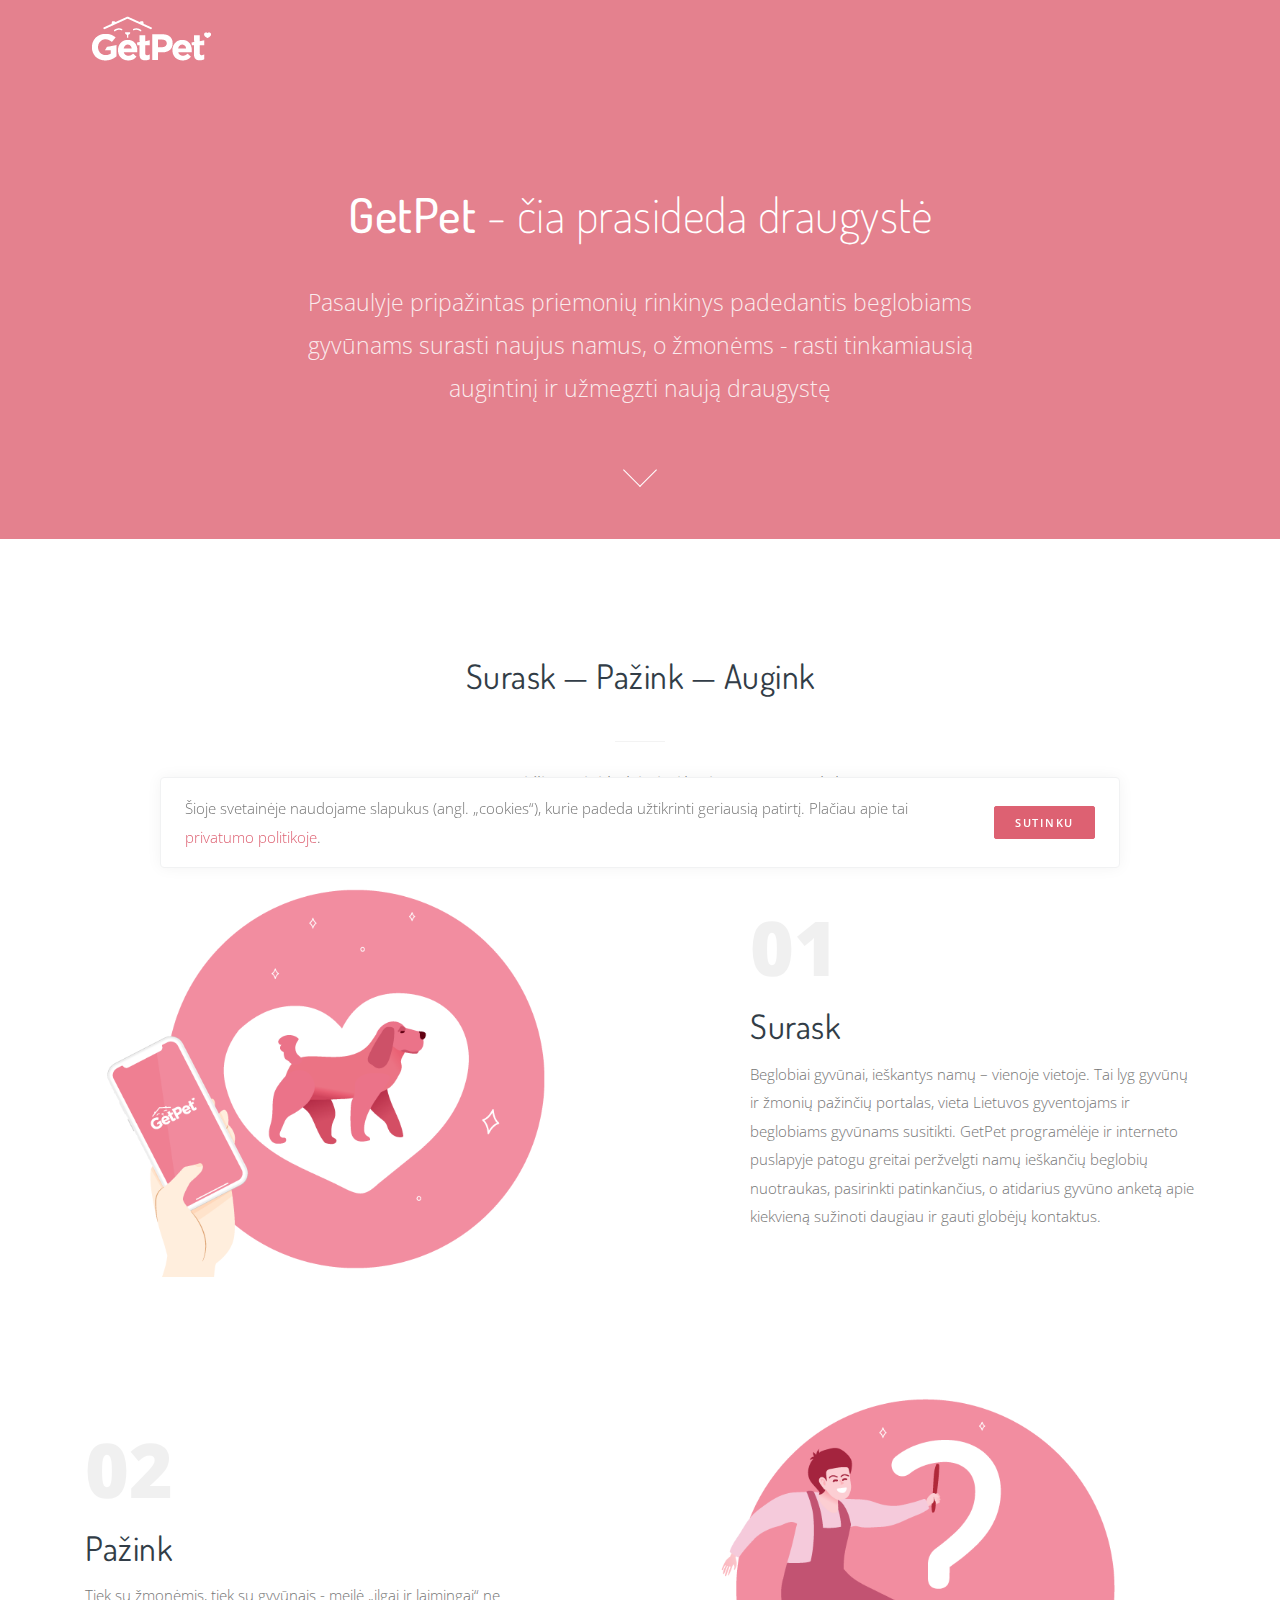
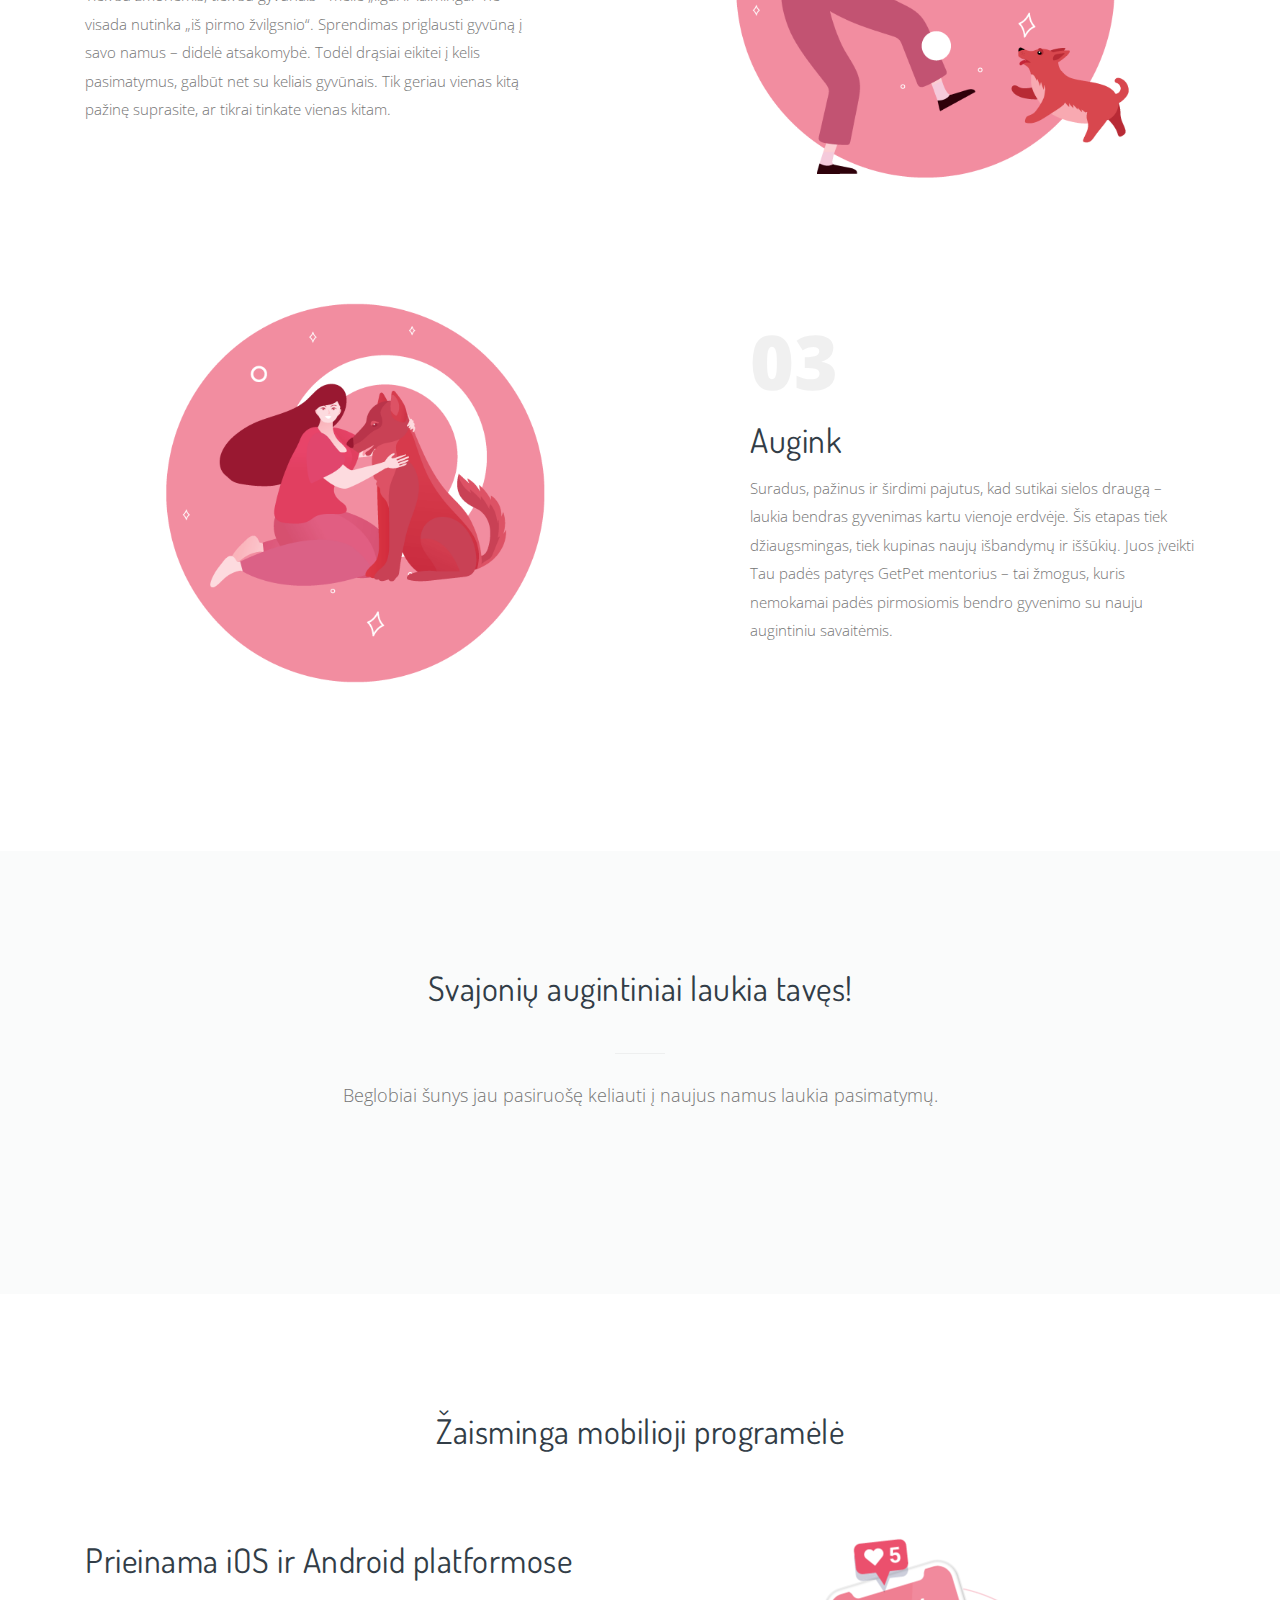
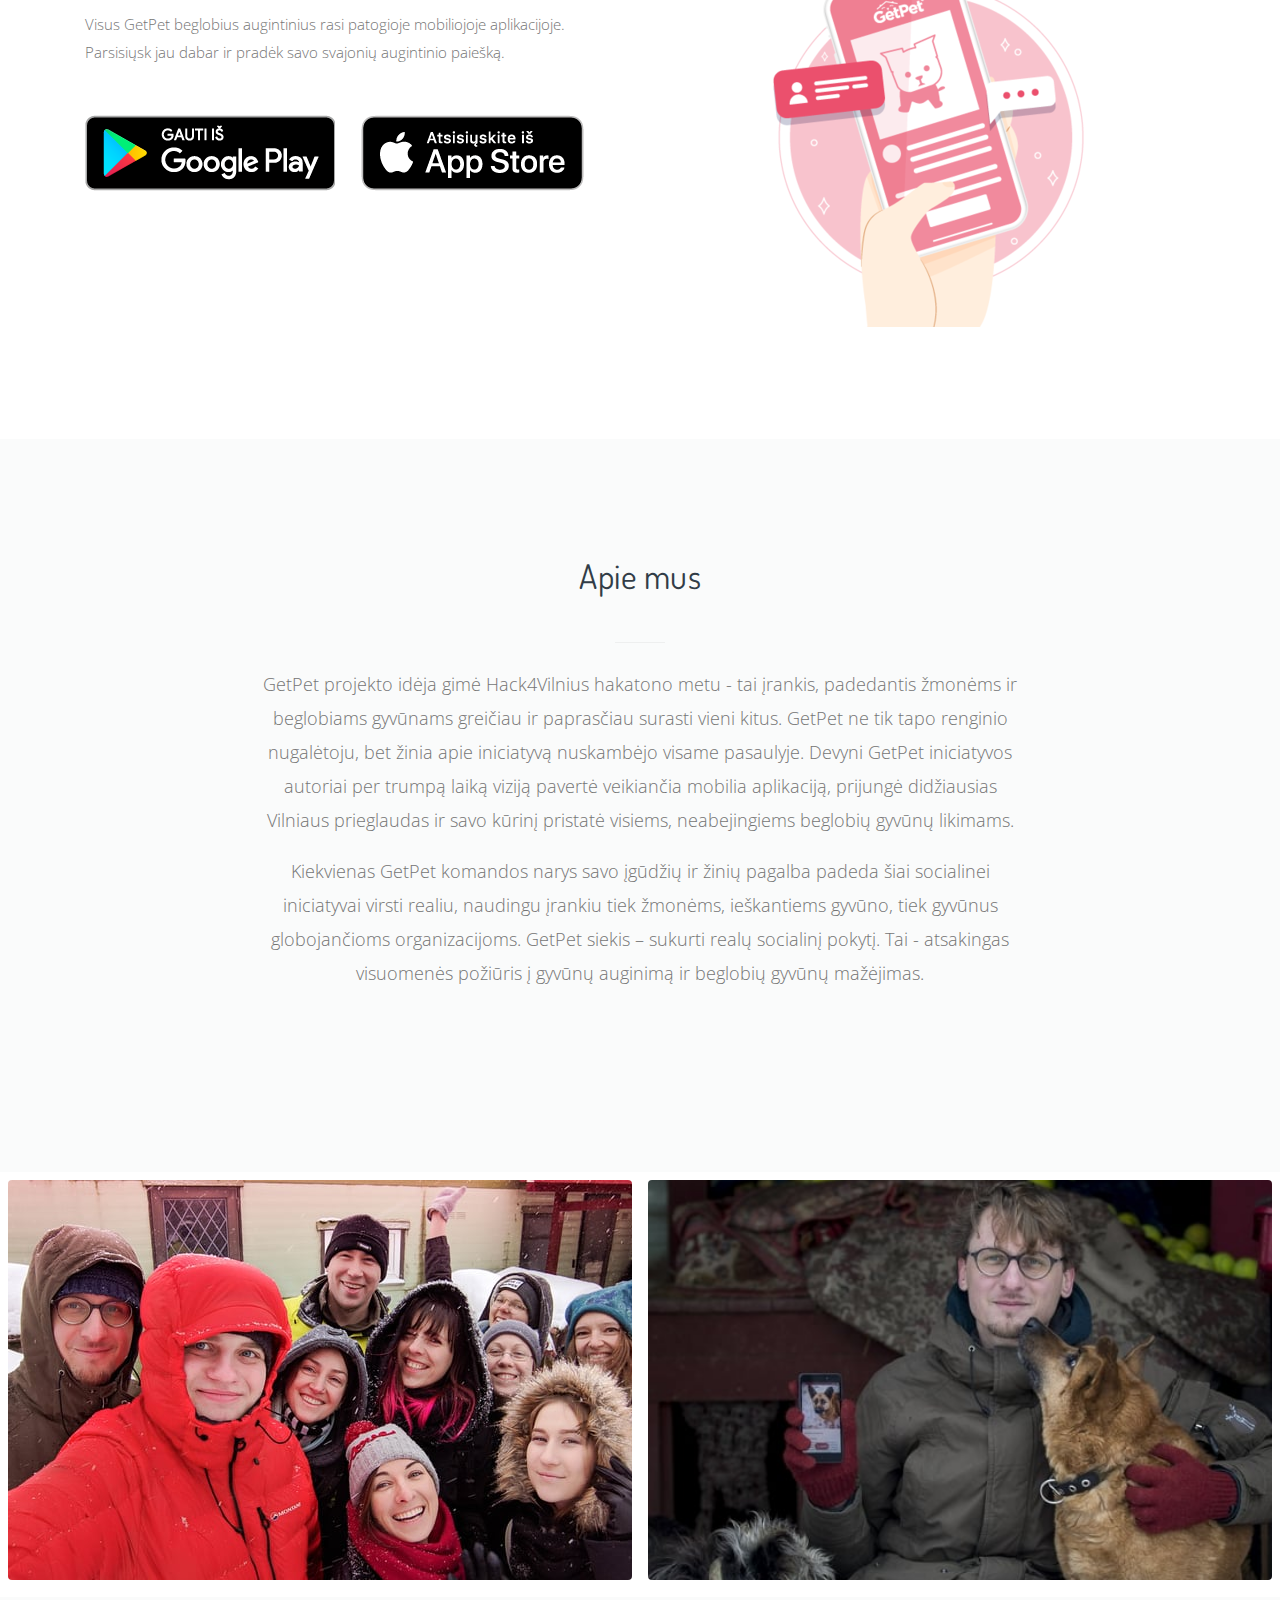
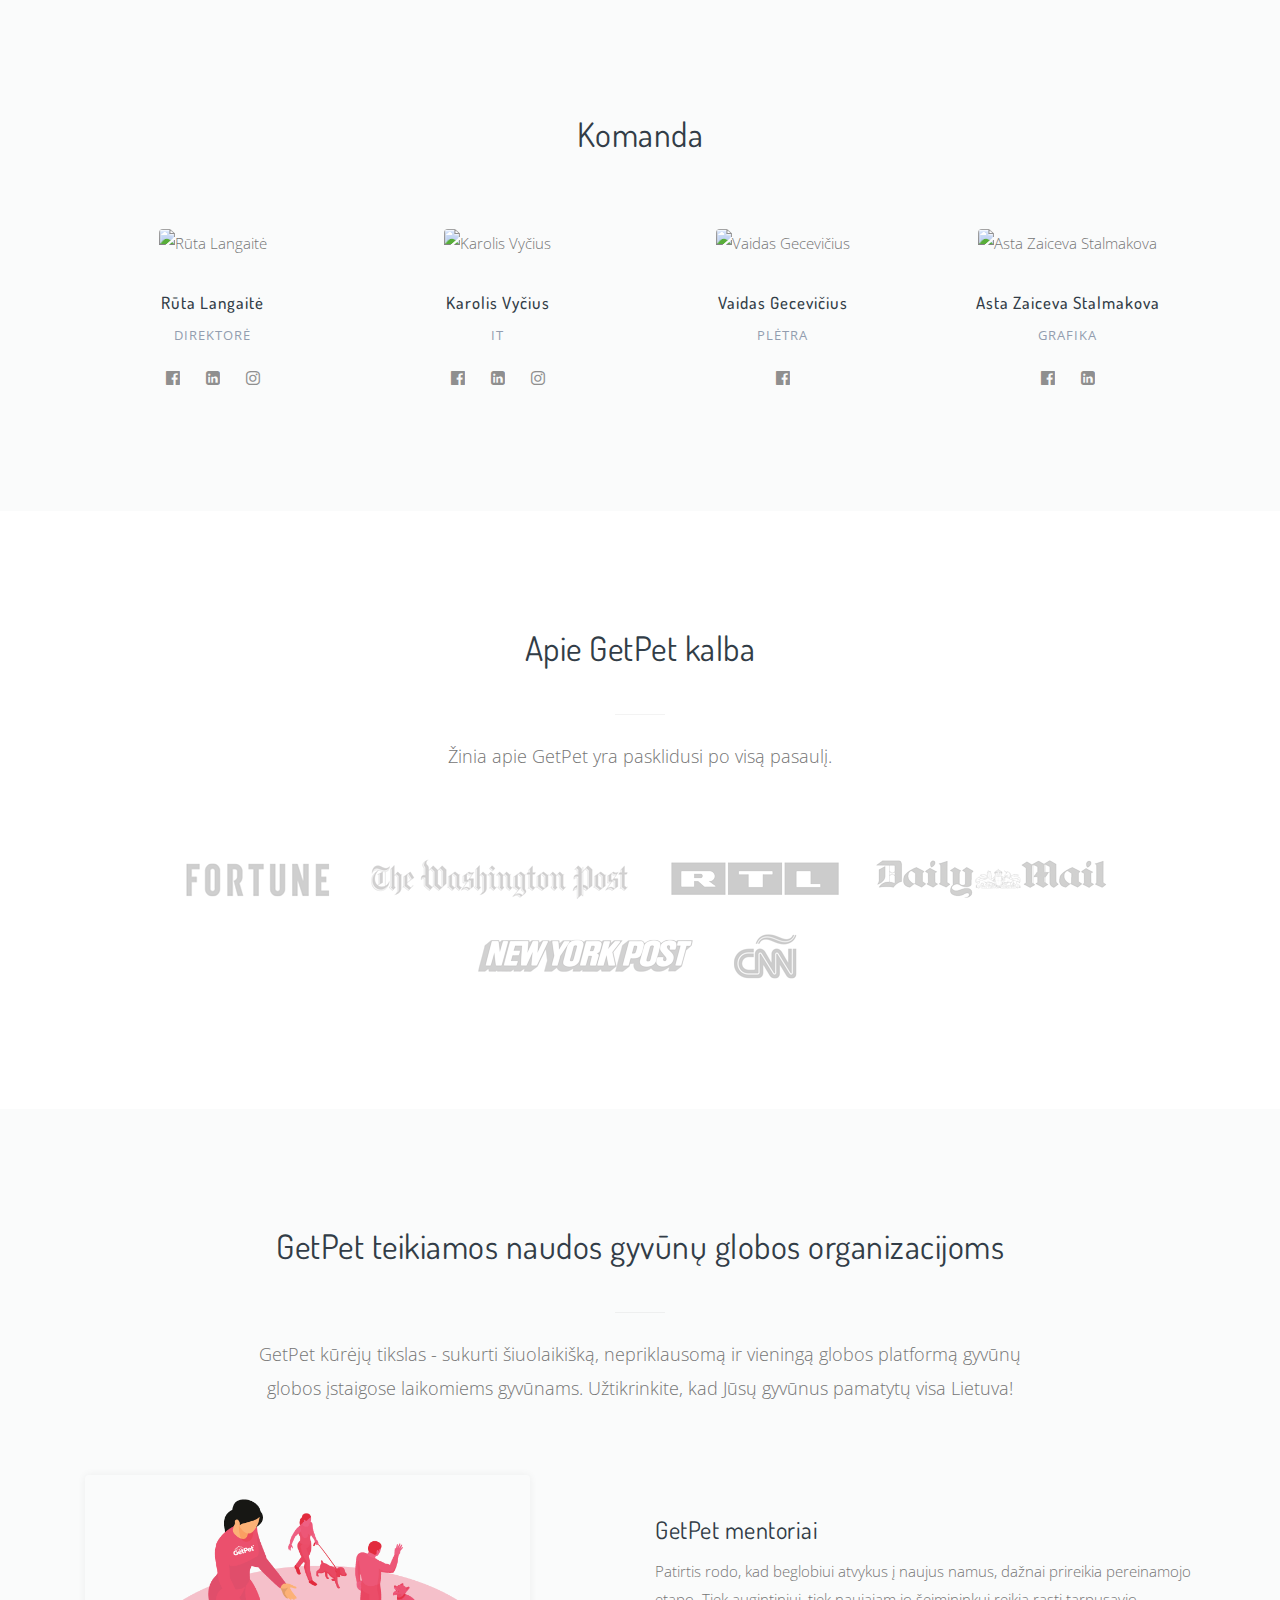
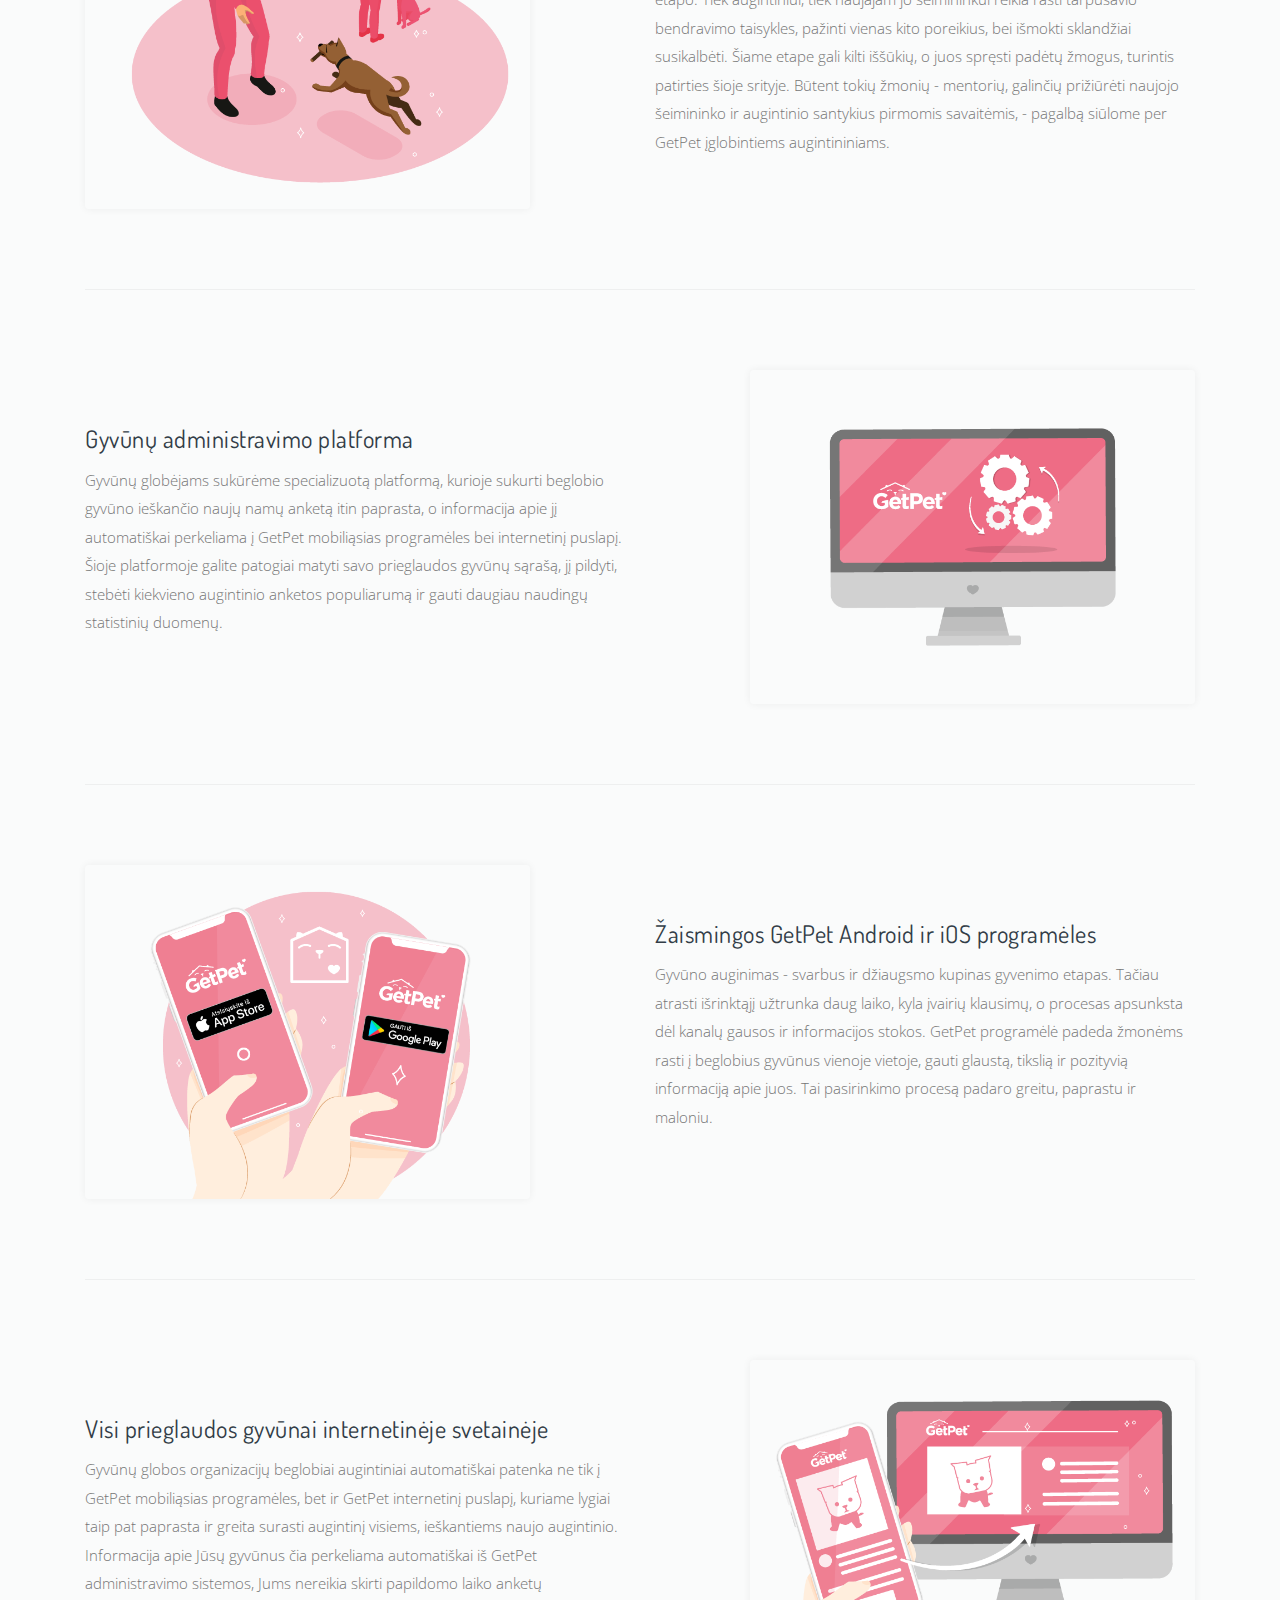
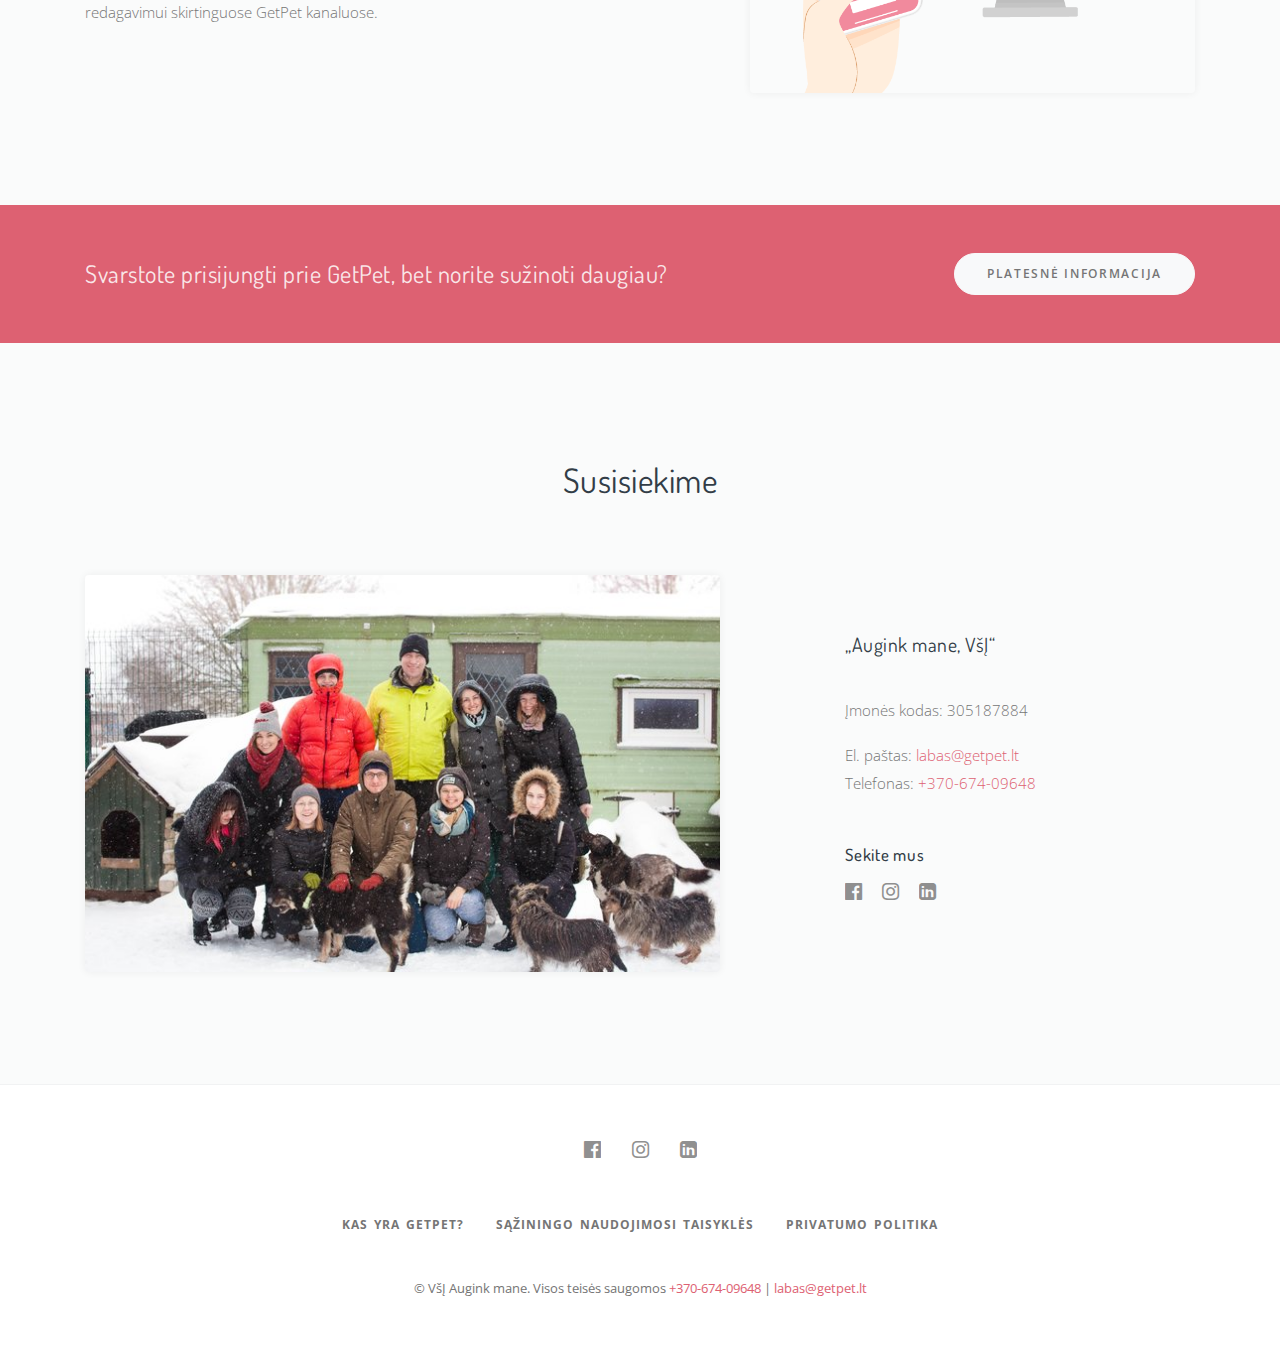
==== commit c8bbfb8e: "Add photos of team members" ====
--- a/index.html
+++ b/index.html
@@ -17,8 +17,8 @@
     <meta name="og:type" content="website">
     <meta name="og:locale" content="lt_LT">
 
-    <link rel="apple-touch-icon" href="/img/favicon/apple-touch-icon.png">
-    <link rel="icon" href="/img/favicon/favicon.ico">
+    <link rel="apple-touch-icon" href="apple-touch-icon.png">
+    <link rel="icon" href="favicon.ico">
     <script type="application/ld+json">{
         "@context": "https://schema.org",
         "@type": "Organization",
@@ -265,55 +265,61 @@
             </header>
             <div class="row gap-y">
                 <div class="col-md-6 col-lg-3 team-1"><img
-                        src="/cdn-cgi/image/width=400,quality=85,fit=cover,f=auto,metadata=none,height=400/media/img/web/team/ruta-langaite-photo.jpg"
+                        src="/cdn-cgi/image/width=400,quality=85,fit=cover,f=auto,metadata=none,height=400/img/team/ruta-langaite-photo.jpg"
                         alt="Rūta Langaitė"><h6>Rūta Langaitė</h6><small class="text-uppercase">Direktorė</small>
-                    <div class="social"><a class="social-skype"
-                                           href="/cdn-cgi/l/email-protection#d4a6a1a0b594b3b1a0a4b1a0fab8a0"><i
-                            class="icon-envelope"></i></a><a class="social-facebook" rel="nofollow" target="_blank"
-                                                             href="https://www.facebook.com/RutaLangaite"><i
-                            class="icon-facebook-official"></i></a><a class="social-linkedin" rel="nofollow"
-                                                                      target="_blank"
-                                                                      href="https://www.linkedin.com/in/rutanorvaisaite/"><i
-                            class="icon-linkedin-square"></i></a><a class="social-instagram" rel="nofollow"
-                                                                    target="_blank"
-                                                                    href="https://www.instagram.com/rutalangaite/"><i
-                            class="icon-instagram"></i></a></div>
+                    <div class="social">
+
+                        <a class="social-facebook" rel="nofollow" target="_blank"
+                           href="https://www.facebook.com/RutaLangaite"><i
+                                class="icon-facebook-official"></i></a>
+                        <a class="social-linkedin" rel="nofollow"
+                           target="_blank"
+                           href="https://www.linkedin.com/in/rutanorvaisaite/"><i
+                                class="icon-linkedin-square"></i></a>
+                        <a class="social-instagram" rel="nofollow"
+                           target="_blank"
+                           href="https://www.instagram.com/rutalangaite/"><i
+                                class="icon-instagram"></i></a>
+                    </div>
                 </div>
                 <div class="col-md-6 col-lg-3 team-1"><img
-                        src="/cdn-cgi/image/width=400,quality=85,fit=cover,f=auto,metadata=none,height=400/media/img/web/team/karolis-vycius-photo.jpeg"
+                        src="/cdn-cgi/image/width=400,quality=85,fit=cover,f=auto,metadata=none,height=400/img/team/karolis-vycius-photo.jpeg"
                         alt="Karolis Vyčius"><h6>Karolis Vyčius</h6><small class="text-uppercase">IT</small>
-                    <div class="social"><a class="social-skype"
-                                           href="/cdn-cgi/l/email-protection#f992988b9695908ab99e9c8d899c8dd7958d"><i
-                            class="icon-envelope"></i></a><a class="social-facebook" rel="nofollow" target="_blank"
-                                                             href="https://www.facebook.com/vycius/"><i
-                            class="icon-facebook-official"></i></a><a class="social-linkedin" rel="nofollow"
-                                                                      target="_blank"
-                                                                      href="https://www.linkedin.com/in/vycius/"><i
-                            class="icon-linkedin-square"></i></a><a class="social-instagram" rel="nofollow"
-                                                                    target="_blank"
-                                                                    href="https://www.instagram.com/kvycius/"><i
-                            class="icon-instagram"></i></a></div>
+                    <div class="social">
+                        <a class="social-facebook" rel="nofollow" target="_blank"
+                           href="https://www.facebook.com/vycius/"><i
+                                class="icon-facebook-official"></i></a>
+                        <a class="social-linkedin" rel="nofollow"
+                           target="_blank"
+                           href="https://www.linkedin.com/in/vycius/"><i
+                                class="icon-linkedin-square"></i></a>
+                        <a class="social-instagram" rel="nofollow"
+                           target="_blank"
+                           href="https://www.instagram.com/kvycius/"><i
+                                class="icon-instagram"></i></a>
+                    </div>
                 </div>
                 <div class="col-md-6 col-lg-3 team-1"><img
-                        src="/cdn-cgi/image/width=400,quality=85,fit=cover,f=auto,metadata=none,height=400/media/img/web/team/vaidas-gecevicius-photo_YuB0lD8.jpg"
+                        src="/cdn-cgi/image/width=400,quality=85,fit=cover,f=auto,metadata=none,height=400/img/team/vaidas-gecevicius-photo_YuB0lD8.jpg"
                         alt="Vaidas Gecevičius"><h6>Vaidas Gecevičius</h6><small class="text-uppercase">Plėtra</small>
-                    <div class="social"><a class="social-skype"
-                                           href="/cdn-cgi/l/email-protection#6610070f02071526010312160312480a12"><i
-                            class="icon-envelope"></i></a><a class="social-facebook" rel="nofollow" target="_blank"
-                                                             href="https://www.facebook.com/profile.php?id=1278403642"><i
-                            class="icon-facebook-official"></i></a></div>
+                    <div class="social">
+                        <a class="social-facebook" rel="nofollow" target="_blank"
+                           href="https://www.facebook.com/profile.php?id=1278403642"><i
+                                class="icon-facebook-official"></i></a>
+                    </div>
                 </div>
                 <div class="col-md-6 col-lg-3 team-1"><img
-                        src="/cdn-cgi/image/width=400,quality=85,fit=cover,f=auto,metadata=none,height=400/media/img/web/team/asta-zaiceva-stalmakova-photo.jpg"
+                        src="/cdn-cgi/image/width=400,quality=85,fit=cover,f=auto,metadata=none,height=400/img/team/asta-zaiceva-stalmakova-photo.jpg"
                         alt="Asta Zaiceva Stalmakova"><h6>Asta Zaiceva Stalmakova</h6><small class="text-uppercase">Grafika</small>
-                    <div class="social"><a class="social-skype"
-                                           href="/cdn-cgi/l/email-protection#0362707762436466777366772d6f77"><i
-                            class="icon-envelope"></i></a><a class="social-facebook" rel="nofollow" target="_blank"
-                                                             href="https://www.facebook.com/asta.z.stalmakova"><i
-                            class="icon-facebook-official"></i></a><a class="social-linkedin" rel="nofollow"
-                                                                      target="_blank"
-                                                                      href="https://www.linkedin.com/in/asta-zaiceva-stalmakova/"><i
-                            class="icon-linkedin-square"></i></a></div>
+                    <div class="social">
+                        <a class="social-facebook" rel="nofollow" target="_blank"
+                           href="https://www.facebook.com/asta.z.stalmakova"><i
+                                class="icon-facebook-official"></i></a>
+                        <a class="social-linkedin" rel="nofollow"
+                           target="_blank"
+                           href="https://www.linkedin.com/in/asta-zaiceva-stalmakova/"><i
+                                class="icon-linkedin-square"></i></a>
+                    </div>
                 </div>
             </div>
         </div>
@@ -546,7 +552,6 @@
 </div>
 
 
-<script data-cfasync="false" src="/cdn-cgi/scripts/5c5dd728/cloudflare-static/email-decode.min.js"></script>
 <script src="https://cdnjs.cloudflare.com/ajax/libs/babel-polyfill/7.12.1/polyfill.min.js"
         integrity="sha512-uzOpZ74myvXTYZ+mXUsPhDF+/iL/n32GDxdryI2SJronkEyKC8FBFRLiBQ7l7U/PTYebDbgTtbqTa6/vGtU23A=="
         crossorigin="anonymous"></script>
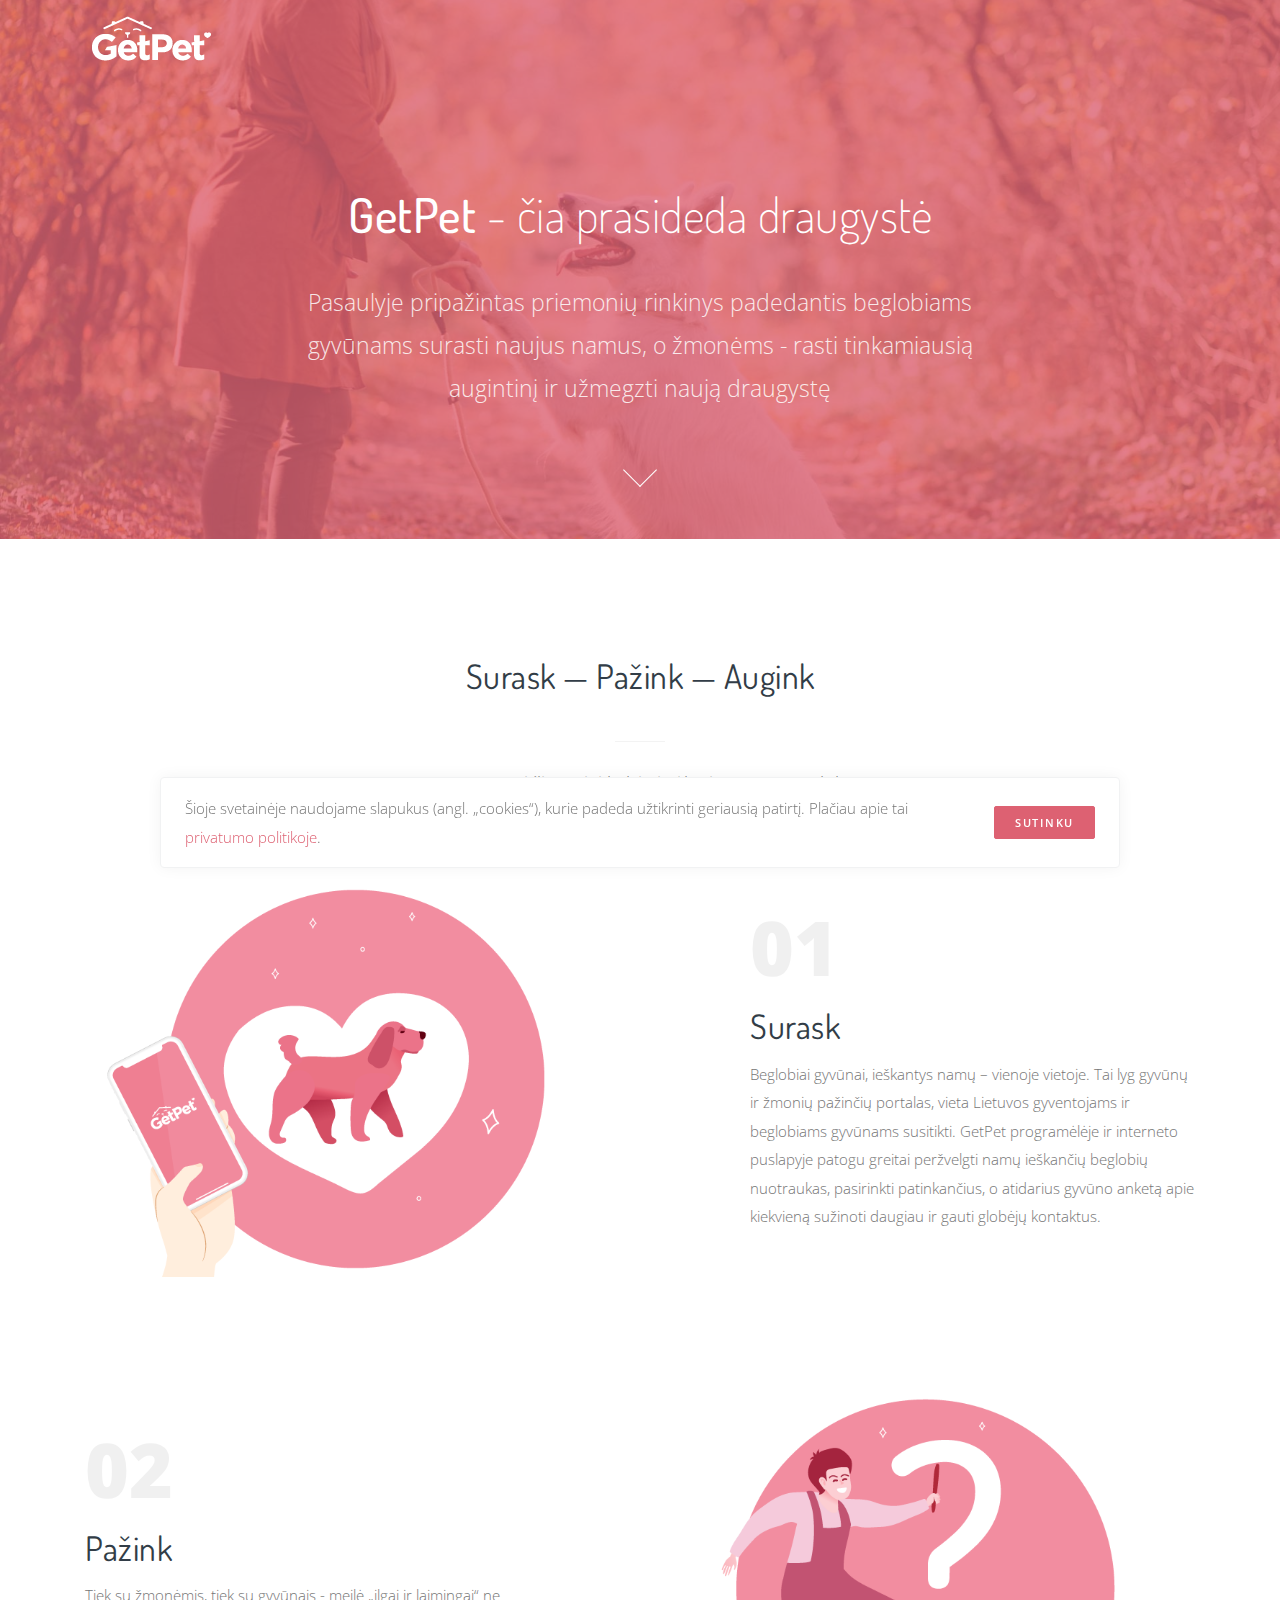
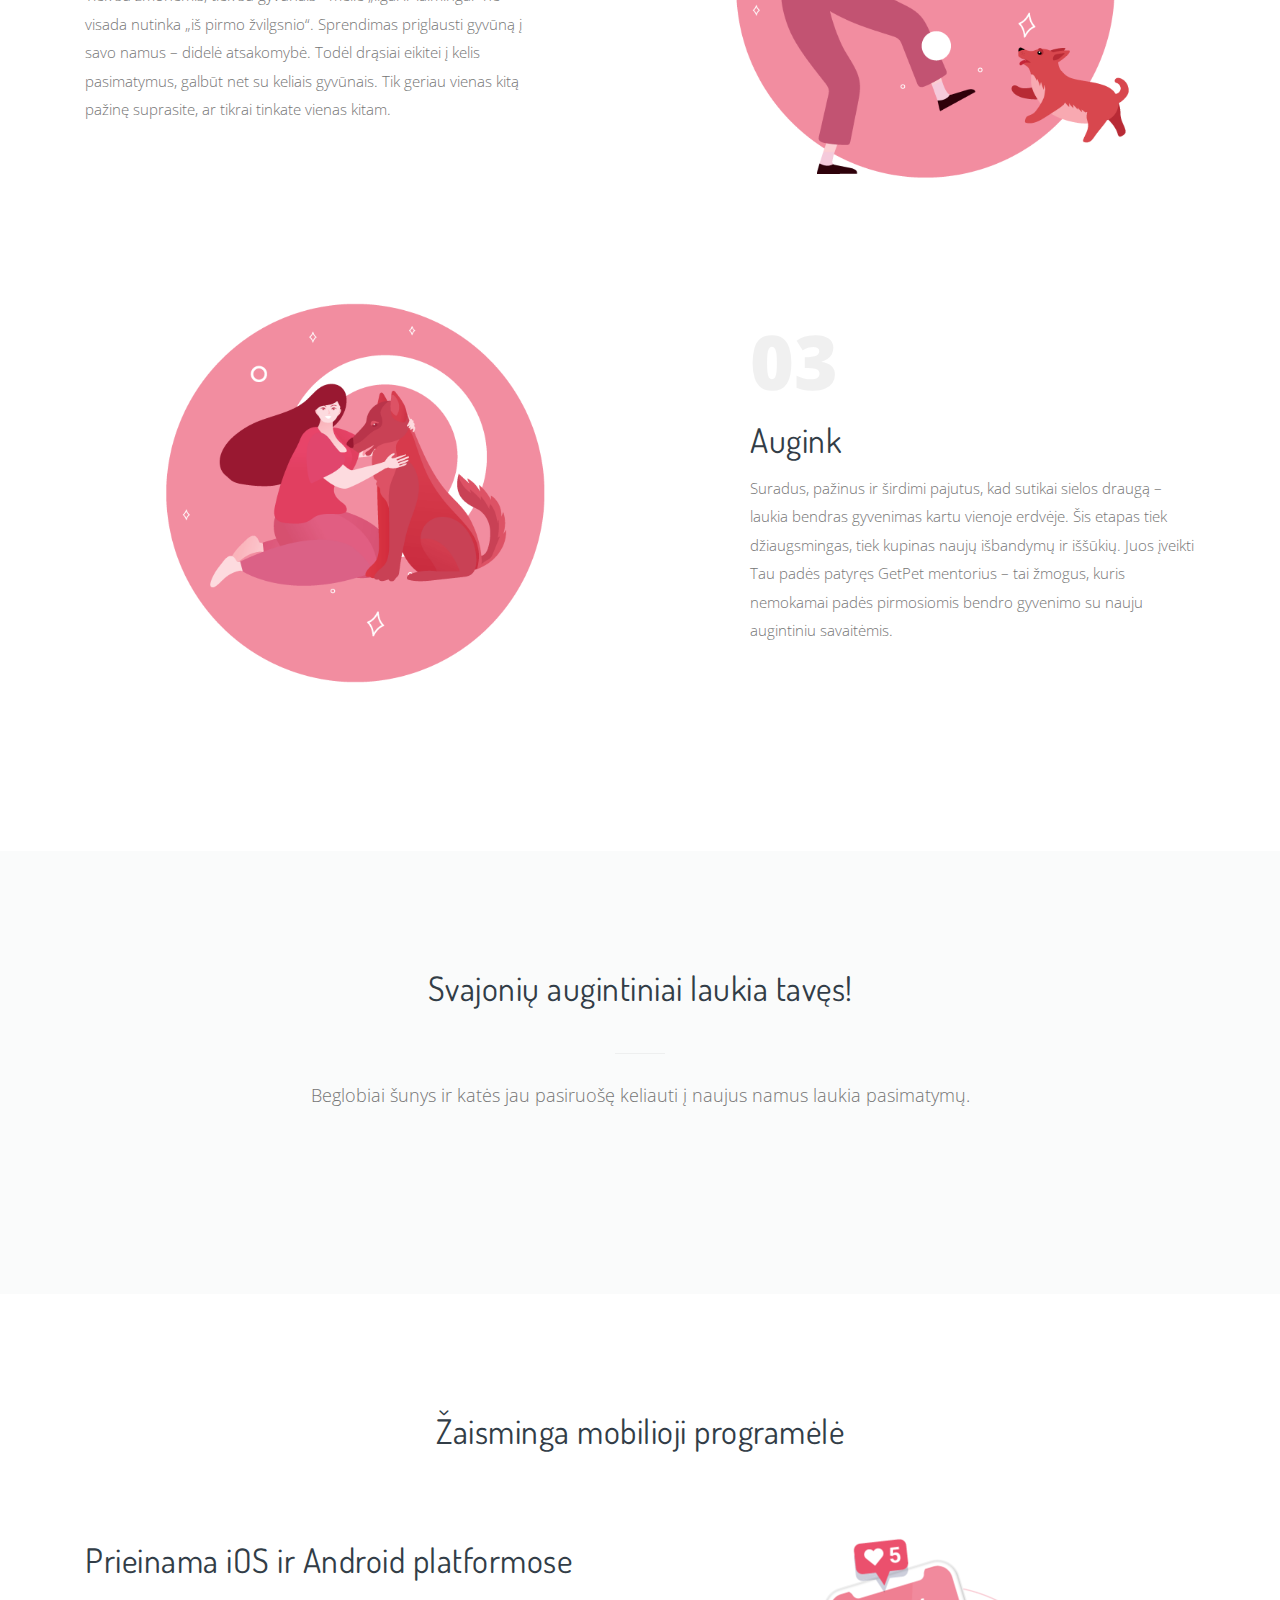
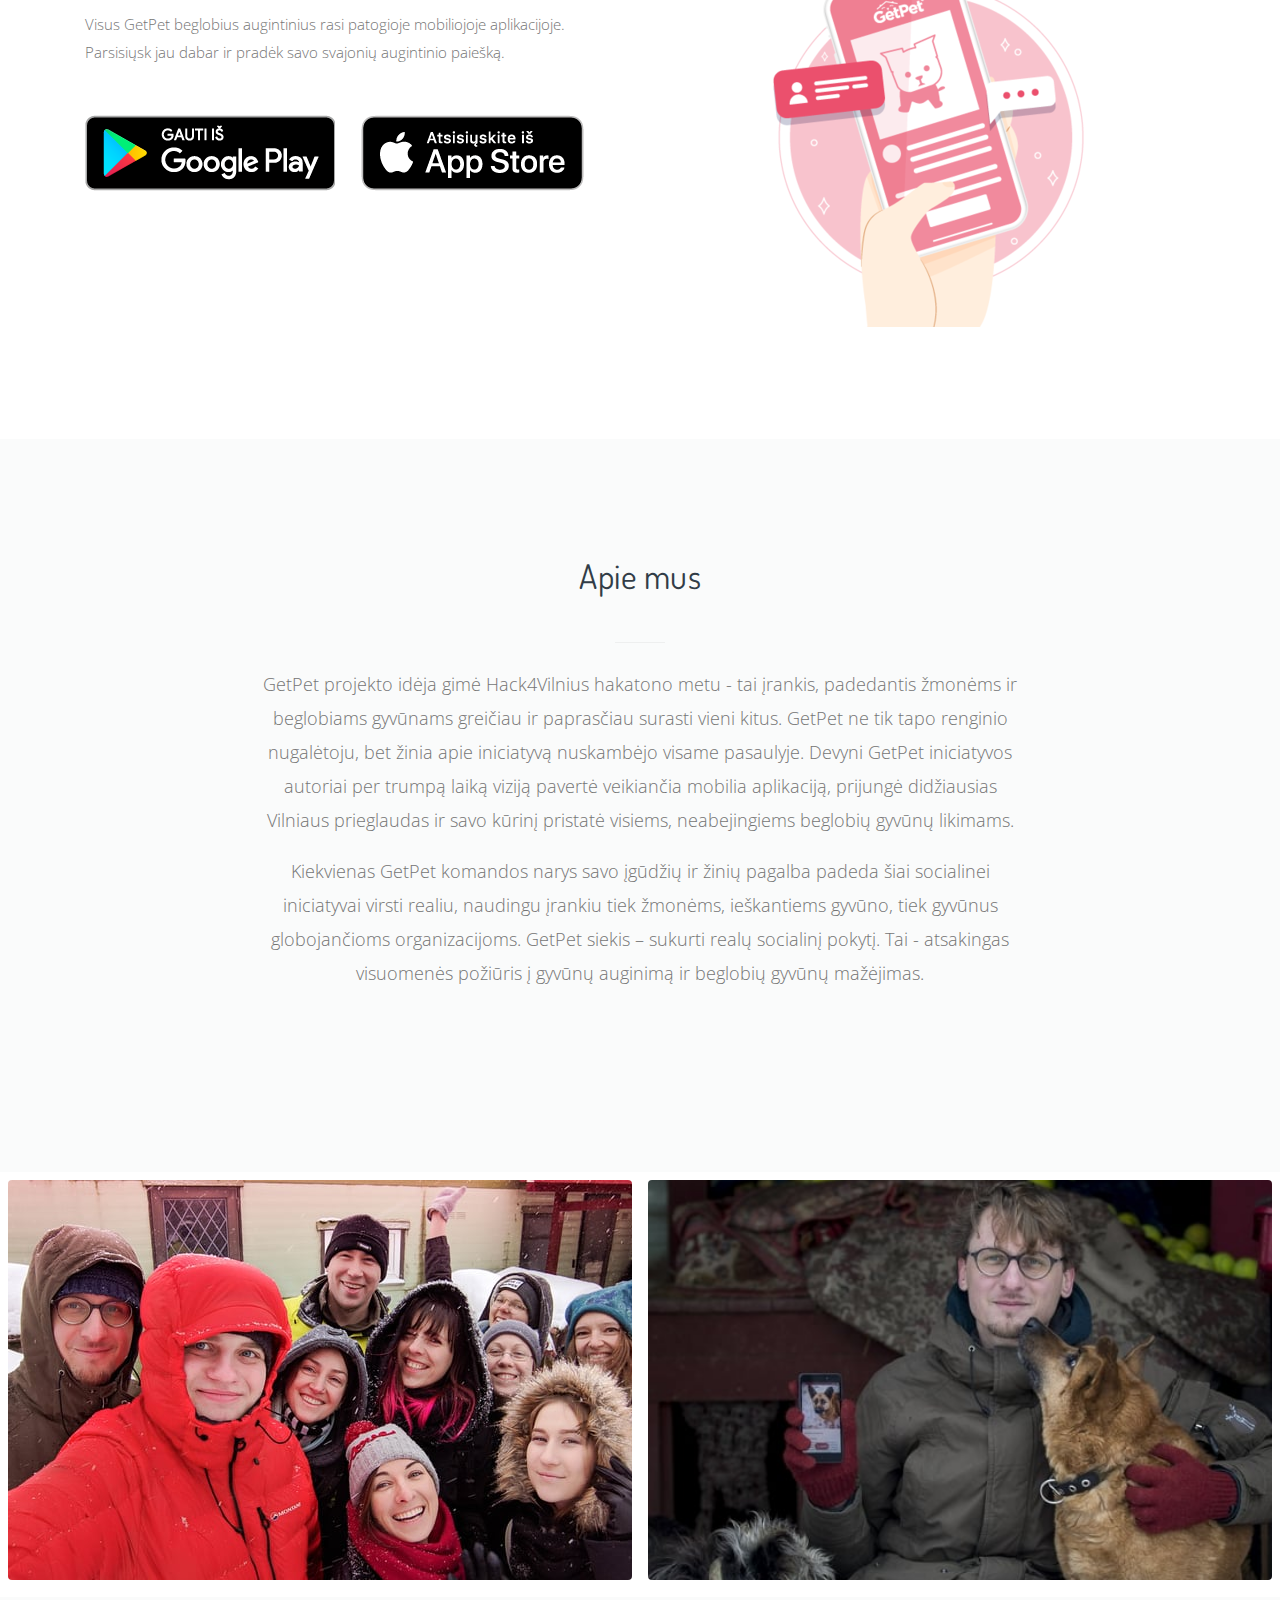
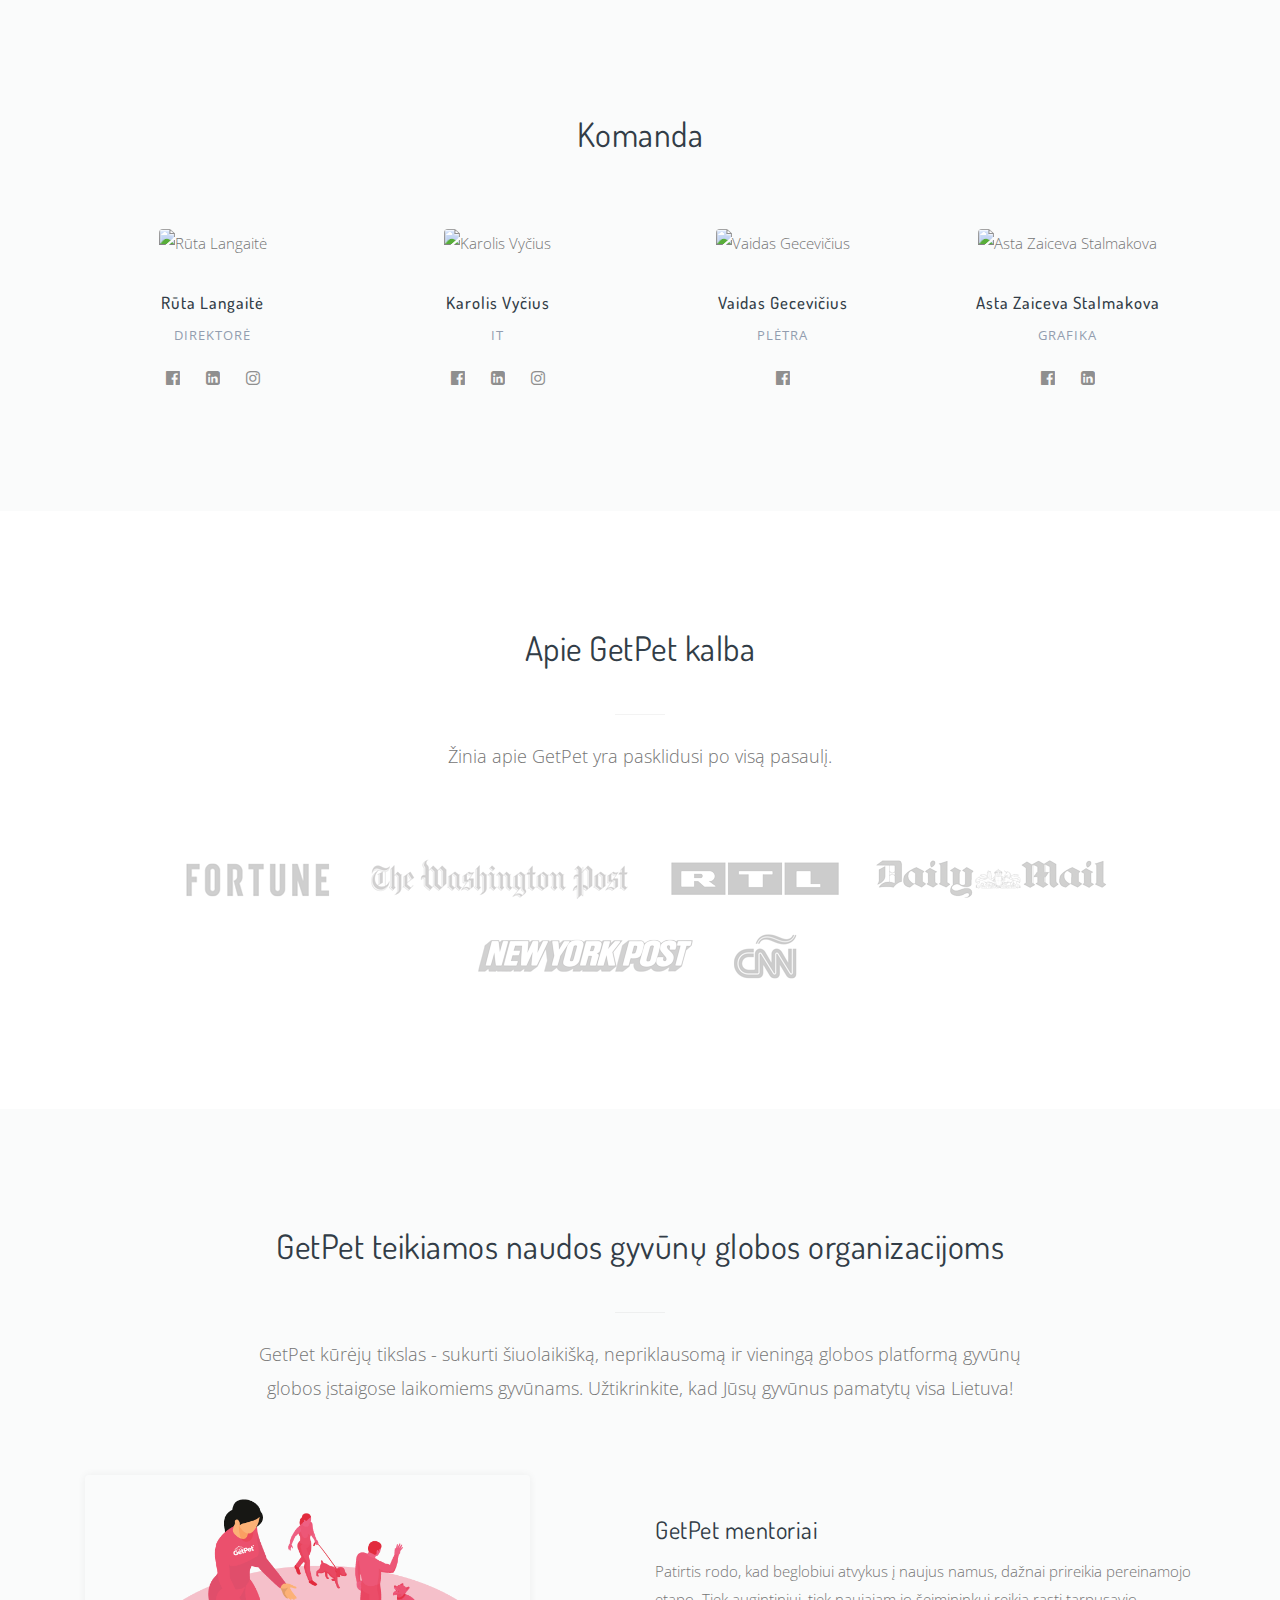
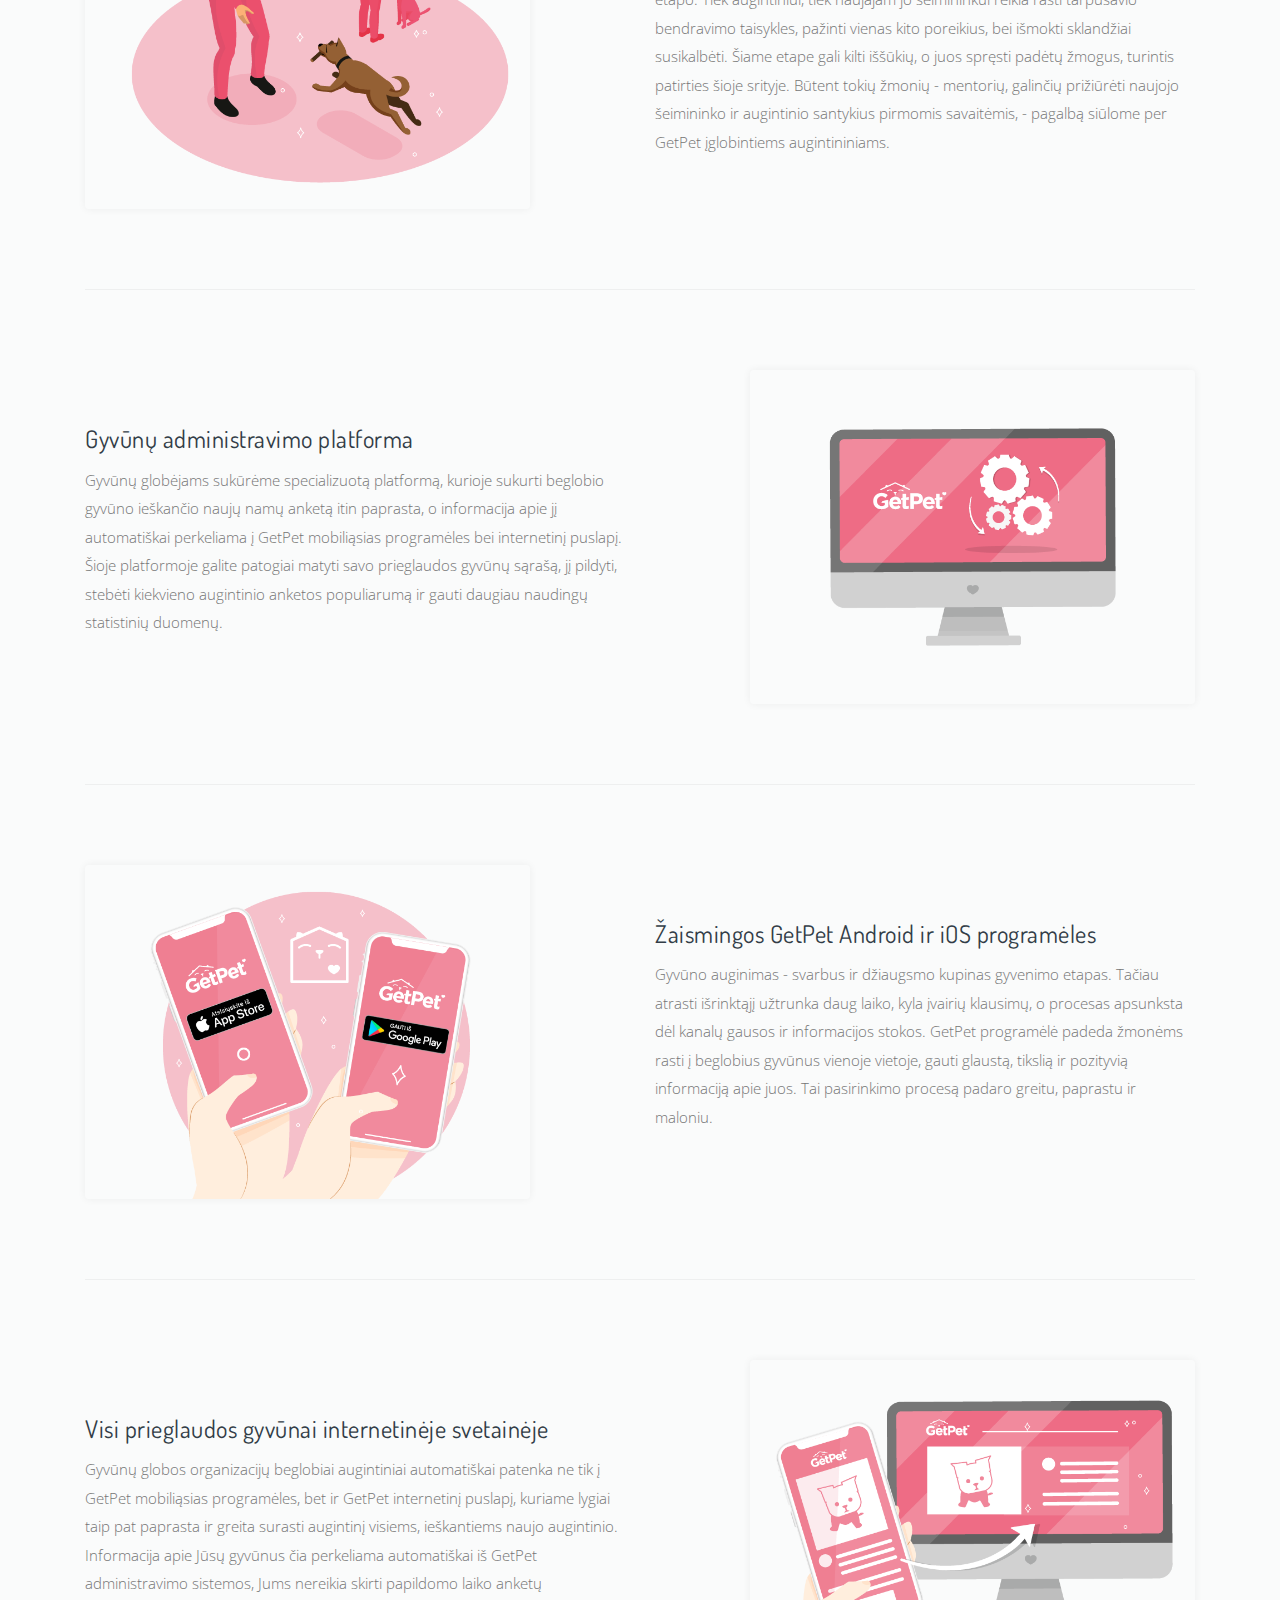
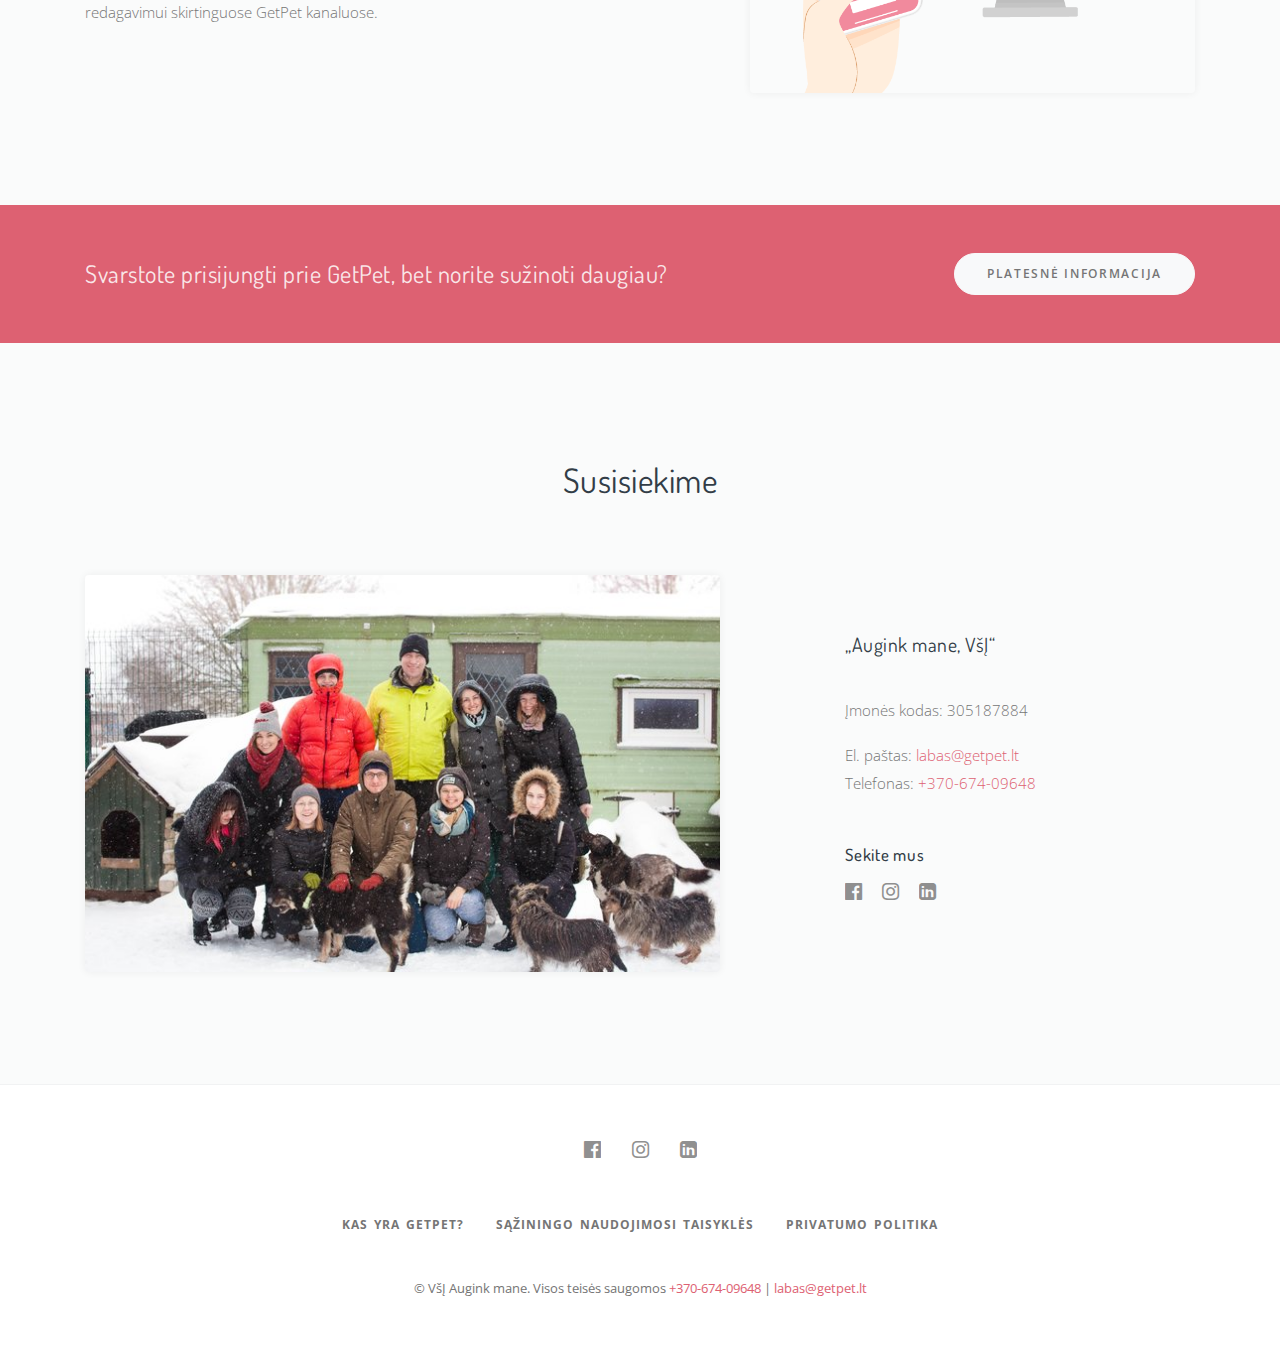
==== commit 60c8e8ca: "Fix text mistakes" ====
--- a/index.html
+++ b/index.html
@@ -74,12 +74,6 @@
             "https://play.google.com/store/apps/details?id=lt.getpet.getpet&hl=lt&pcampaignid=web"
         ]
     }</script>
-    <script async src="https://www.googletagmanager.com/gtag/js?id=G-TBCJE5549D"></script>
-    <script>function gtag() {
-        dataLayer.push(arguments)
-    }
-
-    window.dataLayer = window.dataLayer || [], gtag("js", new Date), gtag("config", "G-TBCJE5549D");</script>
 </head>
 <body>
 <nav class="navbar navbar-expand-lg navbar-light navbar-stick-dark" data-navbar="sticky">
@@ -176,7 +170,7 @@
                 <h2>Svajonių augintiniai laukia tavęs!</h2>
                 <hr>
                 <p class="lead">
-                    Beglobiai šunys jau pasiruošę keliauti į naujus namus laukia pasimatymų.
+                    Beglobiai šunys ir katės jau pasiruošę keliauti į naujus namus laukia pasimatymų.
                 </p>
             </header>
         </div>
--- a/css/page.min.css
+++ b/css/page.min.css
@@ -1,3 +1,3 @@
-@import url("https://fonts.googleapis.com/css?family=Open+Sans:300,400,600,700|Dosis:200,400,500,600");:root{--blue: #50a1ff;--indigo: #6610f2;--purple: #926dde;--pink: #e83e8c;--red: #ff4954;--orange: #ffbe00;--yellow: #ffba00;--green: #3cd458;--teal: #20c997;--cyan: #17a2b8;--white: #fff;--gray: #868e96;--gray-dark: #343a40;--primary: #DD6172;--secondary: #e9ecf0;--success: #3cd458;--info: #926dde;--warning: #ffba00;--danger: #ff4954;--light: #f8f9fa;--dark: #191919;--breakpoint-xs: 0;--breakpoint-sm: 576px;--breakpoint-md: 768px;--breakpoint-lg: 992px;--breakpoint-xl: 1200px;--font-family-sans-serif: -apple-system, BlinkMacSystemFont, "Segoe UI", Roboto, "Helvetica Neue", Arial, "Noto Sans", sans-serif, "Apple Color Emoji", "Segoe UI Emoji", "Segoe UI Symbol", "Noto Color Emoji";--font-family-monospace: SFMono-Regular, Menlo, Monaco, Consolas, "Liberation Mono", "Courier New", monospace}*,*::before,*::after{box-sizing:border-box}html{font-family:sans-serif;line-height:1.15;-webkit-text-size-adjust:100%;-webkit-tap-highlight-color:rgba(0,0,0,0)}article,aside,figcaption,figure,footer,header,hgroup,main,nav,section{display:block}body{margin:0;font-family:"Open Sans",sans-serif;font-size:.9375rem;font-weight:300;line-height:1.9;color:#757575;text-align:left;background-color:#fff}[tabindex="-1"]:focus:not(:focus-visible){outline:0 !important}hr{box-sizing:content-box;height:0;overflow:visible}h1,h2,h3,h4,h5,h6{margin-top:0;margin-bottom:.5rem}p{margin-top:0;margin-bottom:1rem}abbr[title],abbr[data-original-title]{text-decoration:underline;-webkit-text-decoration:underline dotted;text-decoration:underline dotted;cursor:help;border-bottom:0;-webkit-text-decoration-skip-ink:none;text-decoration-skip-ink:none}address{margin-bottom:1rem;font-style:normal;line-height:inherit}ol,ul,dl{margin-top:0;margin-bottom:1rem}ol ol,ul ul,ol ul,ul ol{margin-bottom:0}dt{font-weight:600}dd{margin-bottom:.5rem;margin-left:0}blockquote{margin:0 0 1rem}b,strong{font-weight:bolder}small{font-size:80%}sub,sup{position:relative;font-size:75%;line-height:0;vertical-align:baseline}sub{bottom:-.25em}sup{top:-.5em}a{color:#DD6172;text-decoration:none;background-color:transparent}a:hover{color:#c72b40;text-decoration:underline}a:not([href]){color:inherit;text-decoration:none}a:not([href]):hover{color:inherit;text-decoration:none}pre,code,kbd,samp{font-family:SFMono-Regular,Menlo,Monaco,Consolas,"Liberation Mono","Courier New",monospace;font-size:1em}pre{margin-top:0;margin-bottom:1rem;overflow:auto;-ms-overflow-style:scrollbar}figure{margin:0 0 1rem}img{vertical-align:middle;border-style:none}svg{overflow:hidden;vertical-align:middle}table{border-collapse:collapse}caption{padding-top:.75rem;padding-bottom:.75rem;color:#868e96;text-align:left;caption-side:bottom}th{text-align:inherit}label{display:inline-block;margin-bottom:.5rem}button{border-radius:0}button:focus{outline:1px dotted;outline:5px auto -webkit-focus-ring-color}input,button,select,optgroup,textarea{margin:0;font-family:inherit;font-size:inherit;line-height:inherit}button,input{overflow:visible}button,select{text-transform:none}[role="button"]{cursor:pointer}select{word-wrap:normal}button,[type="button"],[type="reset"],[type="submit"]{-webkit-appearance:button}button:not(:disabled),[type="button"]:not(:disabled),[type="reset"]:not(:disabled),[type="submit"]:not(:disabled){cursor:pointer}button::-moz-focus-inner,[type="button"]::-moz-focus-inner,[type="reset"]::-moz-focus-inner,[type="submit"]::-moz-focus-inner{padding:0;border-style:none}input[type="radio"],input[type="checkbox"]{box-sizing:border-box;padding:0}textarea{overflow:auto;resize:vertical}fieldset{min-width:0;padding:0;margin:0;border:0}legend{display:block;width:100%;max-width:100%;padding:0;margin-bottom:.5rem;font-size:1.5rem;line-height:inherit;color:inherit;white-space:normal}progress{vertical-align:baseline}[type="number"]::-webkit-inner-spin-button,[type="number"]::-webkit-outer-spin-button{height:auto}[type="search"]{outline-offset:-2px;-webkit-appearance:none}[type="search"]::-webkit-search-decoration{-webkit-appearance:none}::-webkit-file-upload-button{font:inherit;-webkit-appearance:button}output{display:inline-block}summary{display:list-item;cursor:pointer}template{display:none}[hidden]{display:none !important}h1,h2,h3,h4,h5,h6,.h1,.h2,.h3,.h4,.h5,.h6{margin-bottom:.5rem;font-family:Dosis,sans-serif;font-weight:400;line-height:1.5;color:#323d47}h1,.h1{font-size:2.57812rem}h2,.h2{font-size:2.10938rem}h3,.h3{font-size:1.75781rem}h4,.h4{font-size:1.52344rem}h5,.h5{font-size:1.23047rem}h6,.h6{font-size:1.05469rem}.lead,.pricing-4 .plan-price p{font-size:1.17188rem;font-weight:300}.display-1{font-size:5rem;font-weight:200;line-height:1.5}.display-2{font-size:4rem;font-weight:200;line-height:1.5}.display-3{font-size:3.5rem;font-weight:200;line-height:1.5}.display-4{font-size:3rem;font-weight:200;line-height:1.5}hr{margin-top:1rem;margin-bottom:1rem;border:0;border-top:1px solid rgba(0,0,0,0.1)}small,.small{font-size:85%;font-weight:400}mark,.mark{padding:.2em;background-color:#fcf8e3}.list-unstyled{padding-left:0;list-style:none}.list-inline{padding-left:0;list-style:none}.list-inline-item{display:inline-block}.list-inline-item:not(:last-child){margin-right:.5rem}.initialism{font-size:90%;text-transform:uppercase}.blockquote{margin-bottom:1rem;font-size:1.17188rem}.blockquote-footer{display:block;font-size:85%;color:#868e96}.blockquote-footer::before{content:"\2014\00A0"}.img-fluid{max-width:100%;height:auto}.img-thumbnail{padding:.25rem;background-color:#fff;border:1px solid #dee2e6;border-radius:.25rem;max-width:100%;height:auto}.figure{display:inline-block}.figure-img{margin-bottom:.5rem;line-height:1}.figure-caption{font-size:90%;color:#868e96}code{font-size:87.5%;color:#e83e8c;word-wrap:break-word}a>code{color:inherit}kbd{padding:.2rem .4rem;font-size:87.5%;color:#fff;background-color:#212529;border-radius:.125rem}kbd kbd{padding:0;font-size:100%;font-weight:600}pre{display:block;font-size:87.5%;color:#212529}pre code{font-size:inherit;color:inherit;word-break:normal}.pre-scrollable{max-height:340px;overflow-y:scroll}.container{width:100%;padding-right:15px;padding-left:15px;margin-right:auto;margin-left:auto}@media (min-width: 576px){.container{max-width:540px}}@media (min-width: 768px){.container{max-width:720px}}@media (min-width: 992px){.container{max-width:960px}}@media (min-width: 1200px){.container{max-width:1140px}}.container-fluid,.container-sm,.container-md,.container-lg,.container-xl{width:100%;padding-right:15px;padding-left:15px;margin-right:auto;margin-left:auto}@media (min-width: 576px){.container,.container-sm{max-width:540px}}@media (min-width: 768px){.container,.container-sm,.container-md{max-width:720px}}@media (min-width: 992px){.container,.container-sm,.container-md,.container-lg{max-width:960px}}@media (min-width: 1200px){.container,.container-sm,.container-md,.container-lg,.container-xl{max-width:1140px}}.row{display:flex;flex-wrap:wrap;margin-right:-15px;margin-left:-15px}.no-gutters{margin-right:0;margin-left:0}.no-gutters>.col,.no-gutters>[class*="col-"]{padding-right:0;padding-left:0}.col-1,.col-2,.col-3,.col-4,.col-5,.col-6,.col-7,.col-8,.col-9,.col-10,.col-11,.col-12,.col,.col-auto,.col-sm-1,.col-sm-2,.col-sm-3,.col-sm-4,.col-sm-5,.col-sm-6,.col-sm-7,.col-sm-8,.col-sm-9,.col-sm-10,.col-sm-11,.col-sm-12,.col-sm,.col-sm-auto,.col-md-1,.col-md-2,.col-md-3,.col-md-4,.col-md-5,.col-md-6,.col-md-7,.col-md-8,.col-md-9,.col-md-10,.col-md-11,.col-md-12,.col-md,.col-md-auto,.col-lg-1,.col-lg-2,.col-lg-3,.col-lg-4,.col-lg-5,.col-lg-6,.col-lg-7,.col-lg-8,.col-lg-9,.col-lg-10,.col-lg-11,.col-lg-12,.col-lg,.col-lg-auto,.col-xl-1,.col-xl-2,.col-xl-3,.col-xl-4,.col-xl-5,.col-xl-6,.col-xl-7,.col-xl-8,.col-xl-9,.col-xl-10,.col-xl-11,.col-xl-12,.col-xl,.col-xl-auto{position:relative;width:100%;padding-right:15px;padding-left:15px}.col{flex-basis:0;flex-grow:1;min-width:0;max-width:100%}.row-cols-1>*{flex:0 0 100%;max-width:100%}.row-cols-2>*{flex:0 0 50%;max-width:50%}.row-cols-3>*{flex:0 0 33.33333%;max-width:33.33333%}.row-cols-4>*{flex:0 0 25%;max-width:25%}.row-cols-5>*{flex:0 0 20%;max-width:20%}.row-cols-6>*{flex:0 0 16.66667%;max-width:16.66667%}.col-auto{flex:0 0 auto;width:auto;max-width:100%}.col-1{flex:0 0 8.33333%;max-width:8.33333%}.col-2{flex:0 0 16.66667%;max-width:16.66667%}.col-3{flex:0 0 25%;max-width:25%}.col-4{flex:0 0 33.33333%;max-width:33.33333%}.col-5{flex:0 0 41.66667%;max-width:41.66667%}.col-6{flex:0 0 50%;max-width:50%}.col-7{flex:0 0 58.33333%;max-width:58.33333%}.col-8{flex:0 0 66.66667%;max-width:66.66667%}.col-9{flex:0 0 75%;max-width:75%}.col-10{flex:0 0 83.33333%;max-width:83.33333%}.col-11{flex:0 0 91.66667%;max-width:91.66667%}.col-12{flex:0 0 100%;max-width:100%}.order-first{order:-1}.order-last{order:13}.order-0{order:0}.order-1{order:1}.order-2{order:2}.order-3{order:3}.order-4{order:4}.order-5{order:5}.order-6{order:6}.order-7{order:7}.order-8{order:8}.order-9{order:9}.order-10{order:10}.order-11{order:11}.order-12{order:12}.offset-1{margin-left:8.33333%}.offset-2{margin-left:16.66667%}.offset-3{margin-left:25%}.offset-4{margin-left:33.33333%}.offset-5{margin-left:41.66667%}.offset-6{margin-left:50%}.offset-7{margin-left:58.33333%}.offset-8{margin-left:66.66667%}.offset-9{margin-left:75%}.offset-10{margin-left:83.33333%}.offset-11{margin-left:91.66667%}@media (min-width: 576px){.col-sm{flex-basis:0;flex-grow:1;min-width:0;max-width:100%}.row-cols-sm-1>*{flex:0 0 100%;max-width:100%}.row-cols-sm-2>*{flex:0 0 50%;max-width:50%}.row-cols-sm-3>*{flex:0 0 33.33333%;max-width:33.33333%}.row-cols-sm-4>*{flex:0 0 25%;max-width:25%}.row-cols-sm-5>*{flex:0 0 20%;max-width:20%}.row-cols-sm-6>*{flex:0 0 16.66667%;max-width:16.66667%}.col-sm-auto{flex:0 0 auto;width:auto;max-width:100%}.col-sm-1{flex:0 0 8.33333%;max-width:8.33333%}.col-sm-2{flex:0 0 16.66667%;max-width:16.66667%}.col-sm-3{flex:0 0 25%;max-width:25%}.col-sm-4{flex:0 0 33.33333%;max-width:33.33333%}.col-sm-5{flex:0 0 41.66667%;max-width:41.66667%}.col-sm-6{flex:0 0 50%;max-width:50%}.col-sm-7{flex:0 0 58.33333%;max-width:58.33333%}.col-sm-8{flex:0 0 66.66667%;max-width:66.66667%}.col-sm-9{flex:0 0 75%;max-width:75%}.col-sm-10{flex:0 0 83.33333%;max-width:83.33333%}.col-sm-11{flex:0 0 91.66667%;max-width:91.66667%}.col-sm-12{flex:0 0 100%;max-width:100%}.order-sm-first{order:-1}.order-sm-last{order:13}.order-sm-0{order:0}.order-sm-1{order:1}.order-sm-2{order:2}.order-sm-3{order:3}.order-sm-4{order:4}.order-sm-5{order:5}.order-sm-6{order:6}.order-sm-7{order:7}.order-sm-8{order:8}.order-sm-9{order:9}.order-sm-10{order:10}.order-sm-11{order:11}.order-sm-12{order:12}.offset-sm-0{margin-left:0}.offset-sm-1{margin-left:8.33333%}.offset-sm-2{margin-left:16.66667%}.offset-sm-3{margin-left:25%}.offset-sm-4{margin-left:33.33333%}.offset-sm-5{margin-left:41.66667%}.offset-sm-6{margin-left:50%}.offset-sm-7{margin-left:58.33333%}.offset-sm-8{margin-left:66.66667%}.offset-sm-9{margin-left:75%}.offset-sm-10{margin-left:83.33333%}.offset-sm-11{margin-left:91.66667%}}@media (min-width: 768px){.col-md{flex-basis:0;flex-grow:1;min-width:0;max-width:100%}.row-cols-md-1>*{flex:0 0 100%;max-width:100%}.row-cols-md-2>*{flex:0 0 50%;max-width:50%}.row-cols-md-3>*{flex:0 0 33.33333%;max-width:33.33333%}.row-cols-md-4>*{flex:0 0 25%;max-width:25%}.row-cols-md-5>*{flex:0 0 20%;max-width:20%}.row-cols-md-6>*{flex:0 0 16.66667%;max-width:16.66667%}.col-md-auto{flex:0 0 auto;width:auto;max-width:100%}.col-md-1{flex:0 0 8.33333%;max-width:8.33333%}.col-md-2{flex:0 0 16.66667%;max-width:16.66667%}.col-md-3{flex:0 0 25%;max-width:25%}.col-md-4{flex:0 0 33.33333%;max-width:33.33333%}.col-md-5{flex:0 0 41.66667%;max-width:41.66667%}.col-md-6{flex:0 0 50%;max-width:50%}.col-md-7{flex:0 0 58.33333%;max-width:58.33333%}.col-md-8{flex:0 0 66.66667%;max-width:66.66667%}.col-md-9{flex:0 0 75%;max-width:75%}.col-md-10{flex:0 0 83.33333%;max-width:83.33333%}.col-md-11{flex:0 0 91.66667%;max-width:91.66667%}.col-md-12{flex:0 0 100%;max-width:100%}.order-md-first{order:-1}.order-md-last{order:13}.order-md-0{order:0}.order-md-1{order:1}.order-md-2{order:2}.order-md-3{order:3}.order-md-4{order:4}.order-md-5{order:5}.order-md-6{order:6}.order-md-7{order:7}.order-md-8{order:8}.order-md-9{order:9}.order-md-10{order:10}.order-md-11{order:11}.order-md-12{order:12}.offset-md-0{margin-left:0}.offset-md-1{margin-left:8.33333%}.offset-md-2{margin-left:16.66667%}.offset-md-3{margin-left:25%}.offset-md-4{margin-left:33.33333%}.offset-md-5{margin-left:41.66667%}.offset-md-6{margin-left:50%}.offset-md-7{margin-left:58.33333%}.offset-md-8{margin-left:66.66667%}.offset-md-9{margin-left:75%}.offset-md-10{margin-left:83.33333%}.offset-md-11{margin-left:91.66667%}}@media (min-width: 992px){.col-lg{flex-basis:0;flex-grow:1;min-width:0;max-width:100%}.row-cols-lg-1>*{flex:0 0 100%;max-width:100%}.row-cols-lg-2>*{flex:0 0 50%;max-width:50%}.row-cols-lg-3>*{flex:0 0 33.33333%;max-width:33.33333%}.row-cols-lg-4>*{flex:0 0 25%;max-width:25%}.row-cols-lg-5>*{flex:0 0 20%;max-width:20%}.row-cols-lg-6>*{flex:0 0 16.66667%;max-width:16.66667%}.col-lg-auto{flex:0 0 auto;width:auto;max-width:100%}.col-lg-1{flex:0 0 8.33333%;max-width:8.33333%}.col-lg-2{flex:0 0 16.66667%;max-width:16.66667%}.col-lg-3{flex:0 0 25%;max-width:25%}.col-lg-4{flex:0 0 33.33333%;max-width:33.33333%}.col-lg-5{flex:0 0 41.66667%;max-width:41.66667%}.col-lg-6{flex:0 0 50%;max-width:50%}.col-lg-7{flex:0 0 58.33333%;max-width:58.33333%}.col-lg-8{flex:0 0 66.66667%;max-width:66.66667%}.col-lg-9{flex:0 0 75%;max-width:75%}.col-lg-10{flex:0 0 83.33333%;max-width:83.33333%}.col-lg-11{flex:0 0 91.66667%;max-width:91.66667%}.col-lg-12{flex:0 0 100%;max-width:100%}.order-lg-first{order:-1}.order-lg-last{order:13}.order-lg-0{order:0}.order-lg-1{order:1}.order-lg-2{order:2}.order-lg-3{order:3}.order-lg-4{order:4}.order-lg-5{order:5}.order-lg-6{order:6}.order-lg-7{order:7}.order-lg-8{order:8}.order-lg-9{order:9}.order-lg-10{order:10}.order-lg-11{order:11}.order-lg-12{order:12}.offset-lg-0{margin-left:0}.offset-lg-1{margin-left:8.33333%}.offset-lg-2{margin-left:16.66667%}.offset-lg-3{margin-left:25%}.offset-lg-4{margin-left:33.33333%}.offset-lg-5{margin-left:41.66667%}.offset-lg-6{margin-left:50%}.offset-lg-7{margin-left:58.33333%}.offset-lg-8{margin-left:66.66667%}.offset-lg-9{margin-left:75%}.offset-lg-10{margin-left:83.33333%}.offset-lg-11{margin-left:91.66667%}}@media (min-width: 1200px){.col-xl{flex-basis:0;flex-grow:1;min-width:0;max-width:100%}.row-cols-xl-1>*{flex:0 0 100%;max-width:100%}.row-cols-xl-2>*{flex:0 0 50%;max-width:50%}.row-cols-xl-3>*{flex:0 0 33.33333%;max-width:33.33333%}.row-cols-xl-4>*{flex:0 0 25%;max-width:25%}.row-cols-xl-5>*{flex:0 0 20%;max-width:20%}.row-cols-xl-6>*{flex:0 0 16.66667%;max-width:16.66667%}.col-xl-auto{flex:0 0 auto;width:auto;max-width:100%}.col-xl-1{flex:0 0 8.33333%;max-width:8.33333%}.col-xl-2{flex:0 0 16.66667%;max-width:16.66667%}.col-xl-3{flex:0 0 25%;max-width:25%}.col-xl-4{flex:0 0 33.33333%;max-width:33.33333%}.col-xl-5{flex:0 0 41.66667%;max-width:41.66667%}.col-xl-6{flex:0 0 50%;max-width:50%}.col-xl-7{flex:0 0 58.33333%;max-width:58.33333%}.col-xl-8{flex:0 0 66.66667%;max-width:66.66667%}.col-xl-9{flex:0 0 75%;max-width:75%}.col-xl-10{flex:0 0 83.33333%;max-width:83.33333%}.col-xl-11{flex:0 0 91.66667%;max-width:91.66667%}.col-xl-12{flex:0 0 100%;max-width:100%}.order-xl-first{order:-1}.order-xl-last{order:13}.order-xl-0{order:0}.order-xl-1{order:1}.order-xl-2{order:2}.order-xl-3{order:3}.order-xl-4{order:4}.order-xl-5{order:5}.order-xl-6{order:6}.order-xl-7{order:7}.order-xl-8{order:8}.order-xl-9{order:9}.order-xl-10{order:10}.order-xl-11{order:11}.order-xl-12{order:12}.offset-xl-0{margin-left:0}.offset-xl-1{margin-left:8.33333%}.offset-xl-2{margin-left:16.66667%}.offset-xl-3{margin-left:25%}.offset-xl-4{margin-left:33.33333%}.offset-xl-5{margin-left:41.66667%}.offset-xl-6{margin-left:50%}.offset-xl-7{margin-left:58.33333%}.offset-xl-8{margin-left:66.66667%}.offset-xl-9{margin-left:75%}.offset-xl-10{margin-left:83.33333%}.offset-xl-11{margin-left:91.66667%}}.table{width:100%;margin-bottom:1rem;color:#757575}.table th,.table td{padding:.75rem;vertical-align:top;border-top:1px solid #f1f2f3}.table thead th{vertical-align:bottom;border-bottom:2px solid #f1f2f3}.table tbody+tbody{border-top:2px solid #f1f2f3}.table-sm th,.table-sm td{padding:.3rem}.table-bordered{border:1px solid #f1f2f3}.table-bordered th,.table-bordered td{border:1px solid #f1f2f3}.table-bordered thead th,.table-bordered thead td{border-bottom-width:2px}.table-borderless th,.table-borderless td,.table-borderless thead th,.table-borderless tbody+tbody{border:0}.table-striped tbody tr:nth-of-type(odd){background-color:#fcfdfe}.table-hover tbody tr:hover{color:#757575;background-color:#f9fafb}.table-primary,.table-primary>th,.table-primary>td{background-color:#f5d3d8}.table-primary th,.table-primary td,.table-primary thead th,.table-primary tbody+tbody{border-color:#edadb6}.table-hover .table-primary:hover{background-color:#f0bec6}.table-hover .table-primary:hover>td,.table-hover .table-primary:hover>th{background-color:#f0bec6}.table-secondary,.table-secondary>th,.table-secondary>td{background-color:#f9fafb}.table-secondary th,.table-secondary td,.table-secondary thead th,.table-secondary tbody+tbody{border-color:#f4f5f7}.table-hover .table-secondary:hover{background-color:#eaedf1}.table-hover .table-secondary:hover>td,.table-hover .table-secondary:hover>th{background-color:#eaedf1}.table-success,.table-success>th,.table-success>td{background-color:#c8f3d0}.table-success th,.table-success td,.table-success thead th,.table-success tbody+tbody{border-color:#9ae9a8}.table-hover .table-success:hover{background-color:#b3eebe}.table-hover .table-success:hover>td,.table-hover .table-success:hover>th{background-color:#b3eebe}.table-info,.table-info>th,.table-info>td{background-color:#e0d6f6}.table-info th,.table-info td,.table-info thead th,.table-info tbody+tbody{border-color:#c6b3ee}.table-hover .table-info:hover{background-color:#d0c1f1}.table-hover .table-info:hover>td,.table-hover .table-info:hover>th{background-color:#d0c1f1}.table-warning,.table-warning>th,.table-warning>td{background-color:#ffecb8}.table-warning th,.table-warning td,.table-warning thead th,.table-warning tbody+tbody{border-color:#ffdb7a}.table-hover .table-warning:hover{background-color:#ffe59f}.table-hover .table-warning:hover>td,.table-hover .table-warning:hover>th{background-color:#ffe59f}.table-danger,.table-danger>th,.table-danger>td{background-color:#ffcccf}.table-danger th,.table-danger td,.table-danger thead th,.table-danger tbody+tbody{border-color:#ffa0a6}.table-hover .table-danger:hover{background-color:#ffb3b7}.table-hover .table-danger:hover>td,.table-hover .table-danger:hover>th{background-color:#ffb3b7}.table-light,.table-light>th,.table-light>td{background-color:#fdfdfe}.table-light th,.table-light td,.table-light thead th,.table-light tbody+tbody{border-color:#fbfcfc}.table-hover .table-light:hover{background-color:#ececf6}.table-hover .table-light:hover>td,.table-hover .table-light:hover>th{background-color:#ececf6}.table-dark,.table-dark>th,.table-dark>td{background-color:#bfbfbf}.table-dark th,.table-dark td,.table-dark thead th,.table-dark tbody+tbody{border-color:#878787}.table-hover .table-dark:hover{background-color:#b2b2b2}.table-hover .table-dark:hover>td,.table-hover .table-dark:hover>th{background-color:#b2b2b2}.table-active,.table-active>th,.table-active>td{background-color:#f5f6f7}.table-hover .table-active:hover{background-color:#e7e9ec}.table-hover .table-active:hover>td,.table-hover .table-active:hover>th{background-color:#e7e9ec}.table .thead-dark th{color:#fff;background-color:#343a40;border-color:#454d55}.table .thead-light th{color:#323d47;background-color:#fafbfb;border-color:#f1f2f3}.table-dark{color:#fff;background-color:#343a40}.table-dark th,.table-dark td,.table-dark thead th{border-color:#454d55}.table-dark.table-bordered{border:0}.table-dark.table-striped tbody tr:nth-of-type(odd){background-color:rgba(255,255,255,0.05)}.table-dark.table-hover tbody tr:hover{color:#fff;background-color:rgba(255,255,255,0.075)}@media (max-width: 575.98px){.table-responsive-sm{display:block;width:100%;overflow-x:auto;-webkit-overflow-scrolling:touch}.table-responsive-sm>.table-bordered{border:0}}@media (max-width: 767.98px){.table-responsive-md{display:block;width:100%;overflow-x:auto;-webkit-overflow-scrolling:touch}.table-responsive-md>.table-bordered{border:0}}@media (max-width: 991.98px){.table-responsive-lg{display:block;width:100%;overflow-x:auto;-webkit-overflow-scrolling:touch}.table-responsive-lg>.table-bordered{border:0}}@media (max-width: 1199.98px){.table-responsive-xl{display:block;width:100%;overflow-x:auto;-webkit-overflow-scrolling:touch}.table-responsive-xl>.table-bordered{border:0}}.table-responsive{display:block;width:100%;overflow-x:auto;-webkit-overflow-scrolling:touch}.table-responsive>.table-bordered{border:0}.form-control{display:block;width:100%;height:calc(1.9em + .75rem + 2px);padding:.375rem .75rem;font-size:.9375rem;font-weight:300;line-height:1.9;color:#999;background-color:#fff;background-clip:padding-box;border:1px solid #eaeff4;border-radius:2px;transition:all 0.3s ease-out}@media (prefers-reduced-motion: reduce){.form-control{transition:none}}.form-control::-ms-expand{background-color:transparent;border:0}.form-control:-moz-focusring{color:transparent;text-shadow:0 0 0 #999}.form-control:focus{color:#323d47;background-color:#fff;border-color:#f1f2f3;outline:0;box-shadow:0 0 40px rgba(0,0,0,0.045)}.form-control::-webkit-input-placeholder{color:#c9ccce;opacity:1}.form-control::-moz-placeholder{color:#c9ccce;opacity:1}.form-control:-ms-input-placeholder{color:#c9ccce;opacity:1}.form-control::-ms-input-placeholder{color:#c9ccce;opacity:1}.form-control::placeholder{color:#c9ccce;opacity:1}.form-control:disabled,.form-control[readonly]{background-color:#e9ecef;opacity:1}input[type="date"].form-control,input[type="time"].form-control,input[type="datetime-local"].form-control,input[type="month"].form-control{-webkit-appearance:none;-moz-appearance:none;appearance:none}select.form-control:focus::-ms-value{color:#999;background-color:#fff}.form-control-file,.form-control-range{display:block;width:100%}.col-form-label{padding-top:calc(.375rem + 1px);padding-bottom:calc(.375rem + 1px);margin-bottom:0;font-size:inherit;line-height:1.9}.col-form-label-lg{padding-top:calc(.375rem + 1px);padding-bottom:calc(.375rem + 1px);font-size:1.0625rem;line-height:2.2}.col-form-label-sm{padding-top:calc(.375rem + 1px);padding-bottom:calc(.375rem + 1px);font-size:.9375rem;line-height:1.5}.form-control-plaintext{display:block;width:100%;padding:.375rem 0;margin-bottom:0;font-size:.9375rem;line-height:1.9;color:#757575;background-color:transparent;border:solid transparent;border-width:1px 0}.form-control-plaintext.form-control-sm,.form-control-plaintext.form-control-lg{padding-right:0;padding-left:0}.form-control-sm{height:calc(1.5em + .75rem + 2px);padding:.375rem .5rem;font-size:.9375rem;line-height:1.5;border-radius:2px}.form-control-lg{height:calc(2.2em + .75rem + 2px);padding:.375rem 1rem;font-size:1.0625rem;line-height:2.2;border-radius:2px}select.form-control[size],select.form-control[multiple]{height:auto}textarea.form-control{height:auto}.form-group{margin-bottom:1rem}.form-text{display:block;margin-top:.25rem}.form-row{display:flex;flex-wrap:wrap;margin-right:-5px;margin-left:-5px}.form-row>.col,.form-row>[class*="col-"]{padding-right:5px;padding-left:5px}.form-check{position:relative;display:block;padding-left:1.25rem}.form-check-input{position:absolute;margin-top:.3rem;margin-left:-1.25rem}.form-check-input[disabled] ~ .form-check-label,.form-check-input:disabled ~ .form-check-label{color:#868e96}.form-check-label{margin-bottom:0}.form-check-inline{display:inline-flex;align-items:center;padding-left:0;margin-right:.75rem}.form-check-inline .form-check-input{position:static;margin-top:0;margin-right:.3125rem;margin-left:0}.valid-feedback{display:none;width:100%;margin-top:.25rem;font-size:85%;color:#3cd458}.valid-tooltip{position:absolute;top:100%;z-index:5;display:none;max-width:100%;padding:.25rem .5rem;margin-top:.1rem;font-size:.875rem;line-height:1.9;color:#fff;background-color:rgba(60,212,88,0.9);border-radius:.25rem}.was-validated :valid ~ .valid-feedback,.was-validated :valid ~ .valid-tooltip,.is-valid ~ .valid-feedback,.is-valid ~ .valid-tooltip{display:block}.was-validated .form-control:valid,.form-control.is-valid{border-color:#3cd458;padding-right:calc(1.9em + .75rem);background-image:url("data:image/svg+xml,%3csvg xmlns='http://www.w3.org/2000/svg' width='8' height='8' viewBox='0 0 8 8'%3e%3cpath fill='%233cd458' d='M2.3 6.73L.6 4.53c-.4-1.04.46-1.4 1.1-.8l1.1 1.4 3.4-3.8c.6-.63 1.6-.27 1.2.7l-4 4.6c-.43.5-.8.4-1.1.1z'/%3e%3c/svg%3e");background-repeat:no-repeat;background-position:right calc(.475em + .1875rem) center;background-size:calc(.95em + .375rem) calc(.95em + .375rem)}.was-validated .form-control:valid:focus,.form-control.is-valid:focus{border-color:#3cd458;box-shadow:0 0 0 0rem rgba(60,212,88,0.25)}.was-validated textarea.form-control:valid,textarea.form-control.is-valid{padding-right:calc(1.9em + .75rem);background-position:top calc(.475em + .1875rem) right calc(.475em + .1875rem)}.was-validated .custom-select:valid,.custom-select.is-valid{border-color:#3cd458;padding-right:calc(.75em + 2.3125rem);background:url("data:image/svg+xml,%3csvg xmlns='http://www.w3.org/2000/svg' width='4' height='5' viewBox='0 0 4 5'%3e%3cpath fill='%23343a40' d='M2 0L0 2h4zm0 5L0 3h4z'/%3e%3c/svg%3e") no-repeat right .75rem center/8px 10px,url("data:image/svg+xml,%3csvg xmlns='http://www.w3.org/2000/svg' width='8' height='8' viewBox='0 0 8 8'%3e%3cpath fill='%233cd458' d='M2.3 6.73L.6 4.53c-.4-1.04.46-1.4 1.1-.8l1.1 1.4 3.4-3.8c.6-.63 1.6-.27 1.2.7l-4 4.6c-.43.5-.8.4-1.1.1z'/%3e%3c/svg%3e") #fff no-repeat center right 1.75rem/calc(.95em + .375rem) calc(.95em + .375rem)}.was-validated .custom-select:valid:focus,.custom-select.is-valid:focus{border-color:#3cd458;box-shadow:0 0 0 0rem rgba(60,212,88,0.25)}.was-validated .form-check-input:valid ~ .form-check-label,.form-check-input.is-valid ~ .form-check-label{color:#3cd458}.was-validated .form-check-input:valid ~ .valid-feedback,.was-validated .form-check-input:valid ~ .valid-tooltip,.form-check-input.is-valid ~ .valid-feedback,.form-check-input.is-valid ~ .valid-tooltip{display:block}.was-validated .custom-control-input:valid ~ .custom-control-label,.custom-control-input.is-valid ~ .custom-control-label{color:#3cd458}.was-validated .custom-control-input:valid ~ .custom-control-label::before,.custom-control-input.is-valid ~ .custom-control-label::before{border-color:#3cd458}.was-validated .custom-control-input:valid:checked ~ .custom-control-label::before,.custom-control-input.is-valid:checked ~ .custom-control-label::before{border-color:#66dd7c;background-color:#66dd7c}.was-validated .custom-control-input:valid:focus ~ .custom-control-label::before,.custom-control-input.is-valid:focus ~ .custom-control-label::before{box-shadow:0 0 0 0rem rgba(60,212,88,0.25)}.was-validated .custom-control-input:valid:focus:not(:checked) ~ .custom-control-label::before,.custom-control-input.is-valid:focus:not(:checked) ~ .custom-control-label::before{border-color:#3cd458}.was-validated .custom-file-input:valid ~ .custom-file-label,.custom-file-input.is-valid ~ .custom-file-label{border-color:#3cd458}.was-validated .custom-file-input:valid:focus ~ .custom-file-label,.custom-file-input.is-valid:focus ~ .custom-file-label{border-color:#3cd458;box-shadow:0 0 0 0rem rgba(60,212,88,0.25)}.invalid-feedback{display:none;width:100%;margin-top:.25rem;font-size:85%;color:#ff4954}.invalid-tooltip{position:absolute;top:100%;z-index:5;display:none;max-width:100%;padding:.25rem .5rem;margin-top:.1rem;font-size:.875rem;line-height:1.9;color:#fff;background-color:rgba(255,73,84,0.9);border-radius:.25rem}.was-validated :invalid ~ .invalid-feedback,.was-validated :invalid ~ .invalid-tooltip,.is-invalid ~ .invalid-feedback,.is-invalid ~ .invalid-tooltip{display:block}.was-validated .form-control:invalid,.form-control.is-invalid{border-color:#ff4954;padding-right:calc(1.9em + .75rem);background-image:url("data:image/svg+xml,%3csvg xmlns='http://www.w3.org/2000/svg' width='12' height='12' fill='none' stroke='%23ff4954' viewBox='0 0 12 12'%3e%3ccircle cx='6' cy='6' r='4.5'/%3e%3cpath stroke-linejoin='round' d='M5.8 3.6h.4L6 6.5z'/%3e%3ccircle cx='6' cy='8.2' r='.6' fill='%23ff4954' stroke='none'/%3e%3c/svg%3e");background-repeat:no-repeat;background-position:right calc(.475em + .1875rem) center;background-size:calc(.95em + .375rem) calc(.95em + .375rem)}.was-validated .form-control:invalid:focus,.form-control.is-invalid:focus{border-color:#ff4954;box-shadow:0 0 0 0rem rgba(255,73,84,0.25)}.was-validated textarea.form-control:invalid,textarea.form-control.is-invalid{padding-right:calc(1.9em + .75rem);background-position:top calc(.475em + .1875rem) right calc(.475em + .1875rem)}.was-validated .custom-select:invalid,.custom-select.is-invalid{border-color:#ff4954;padding-right:calc(.75em + 2.3125rem);background:url("data:image/svg+xml,%3csvg xmlns='http://www.w3.org/2000/svg' width='4' height='5' viewBox='0 0 4 5'%3e%3cpath fill='%23343a40' d='M2 0L0 2h4zm0 5L0 3h4z'/%3e%3c/svg%3e") no-repeat right .75rem center/8px 10px,url("data:image/svg+xml,%3csvg xmlns='http://www.w3.org/2000/svg' width='12' height='12' fill='none' stroke='%23ff4954' viewBox='0 0 12 12'%3e%3ccircle cx='6' cy='6' r='4.5'/%3e%3cpath stroke-linejoin='round' d='M5.8 3.6h.4L6 6.5z'/%3e%3ccircle cx='6' cy='8.2' r='.6' fill='%23ff4954' stroke='none'/%3e%3c/svg%3e") #fff no-repeat center right 1.75rem/calc(.95em + .375rem) calc(.95em + .375rem)}.was-validated .custom-select:invalid:focus,.custom-select.is-invalid:focus{border-color:#ff4954;box-shadow:0 0 0 0rem rgba(255,73,84,0.25)}.was-validated .form-check-input:invalid ~ .form-check-label,.form-check-input.is-invalid ~ .form-check-label{color:#ff4954}.was-validated .form-check-input:invalid ~ .invalid-feedback,.was-validated .form-check-input:invalid ~ .invalid-tooltip,.form-check-input.is-invalid ~ .invalid-feedback,.form-check-input.is-invalid ~ .invalid-tooltip{display:block}.was-validated .custom-control-input:invalid ~ .custom-control-label,.custom-control-input.is-invalid ~ .custom-control-label{color:#ff4954}.was-validated .custom-control-input:invalid ~ .custom-control-label::before,.custom-control-input.is-invalid ~ .custom-control-label::before{border-color:#ff4954}.was-validated .custom-control-input:invalid:checked ~ .custom-control-label::before,.custom-control-input.is-invalid:checked ~ .custom-control-label::before{border-color:#ff7c84;background-color:#ff7c84}.was-validated .custom-control-input:invalid:focus ~ .custom-control-label::before,.custom-control-input.is-invalid:focus ~ .custom-control-label::before{box-shadow:0 0 0 0rem rgba(255,73,84,0.25)}.was-validated .custom-control-input:invalid:focus:not(:checked) ~ .custom-control-label::before,.custom-control-input.is-invalid:focus:not(:checked) ~ .custom-control-label::before{border-color:#ff4954}.was-validated .custom-file-input:invalid ~ .custom-file-label,.custom-file-input.is-invalid ~ .custom-file-label{border-color:#ff4954}.was-validated .custom-file-input:invalid:focus ~ .custom-file-label,.custom-file-input.is-invalid:focus ~ .custom-file-label{border-color:#ff4954;box-shadow:0 0 0 0rem rgba(255,73,84,0.25)}.form-inline{display:flex;flex-flow:row wrap;align-items:center}.form-inline .form-check{width:100%}@media (min-width: 576px){.form-inline label{display:flex;align-items:center;justify-content:center;margin-bottom:0}.form-inline .form-group{display:flex;flex:0 0 auto;flex-flow:row wrap;align-items:center;margin-bottom:0}.form-inline .form-control{display:inline-block;width:auto;vertical-align:middle}.form-inline .form-control-plaintext{display:inline-block}.form-inline .input-group,.form-inline .custom-select{width:auto}.form-inline .form-check{display:flex;align-items:center;justify-content:center;width:auto;padding-left:0}.form-inline .form-check-input{position:relative;flex-shrink:0;margin-top:0;margin-right:.25rem;margin-left:0}.form-inline .custom-control{align-items:center;justify-content:center}.form-inline .custom-control-label{margin-bottom:0}}.btn{display:inline-block;font-weight:600;color:#757575;text-align:center;vertical-align:middle;-webkit-user-select:none;-moz-user-select:none;-ms-user-select:none;user-select:none;background-color:transparent;border:1px solid transparent;padding:.375rem .75rem;font-size:.9375rem;line-height:1.9;border-radius:.25rem;transition:color 0.15s ease-in-out,background-color 0.15s ease-in-out,border-color 0.15s ease-in-out,box-shadow 0.15s ease-in-out}@media (prefers-reduced-motion: reduce){.btn{transition:none}}.btn:hover{color:#757575;text-decoration:none}.btn:focus,.btn.focus{outline:0;box-shadow:none}.btn.disabled,.btn:disabled{opacity:.65}.btn:not(:disabled):not(.disabled){cursor:pointer}a.btn.disabled,fieldset:disabled a.btn{pointer-events:none}.btn-primary{color:#fff;background-color:#DD6172;border-color:#DD6172}.btn-primary:hover{color:#fff;background-color:#d95063;border-color:#d95063;box-shadow:0 1px 10px rgba(221,97,114,0.4)}.btn-primary:focus,.btn-primary.focus{color:#fff;box-shadow:0 0 0 0rem rgba(221,97,114,0.5)}.btn-primary.disabled,.btn-primary:disabled{background-color:#DD6172;border-color:#DD6172}.btn-primary:not([disabled]):not(.disabled):active,.btn-primary:not([disabled]):not(.disabled).active,.show>.btn-primary.dropdown-toggle{color:#fff;background-color:#d63f54;border-color:#d63f54;box-shadow:0 0 0 0rem rgba(221,97,114,0.5)}.btn-secondary{color:#757575;background-color:#e9ecf0;border-color:#e9ecf0}.btn-secondary:hover{color:#757575;background-color:#dde2e8;border-color:#dde2e8;box-shadow:0 1px 10px rgba(233,236,240,0.4)}.btn-secondary:focus,.btn-secondary.focus{color:#757575;box-shadow:0 0 0 0rem rgba(233,236,240,0.5)}.btn-secondary.disabled,.btn-secondary:disabled{background-color:#e9ecf0;border-color:#e9ecf0}.btn-secondary:not([disabled]):not(.disabled):active,.btn-secondary:not([disabled]):not(.disabled).active,.show>.btn-secondary.dropdown-toggle{color:#757575;background-color:#d1d7df;border-color:#d1d7df;box-shadow:0 0 0 0rem rgba(233,236,240,0.5)}.btn-success{color:#fff;background-color:#3cd458;border-color:#3cd458}.btn-success:hover{color:#fff;background-color:#2dce4b;border-color:#2dce4b;box-shadow:0 1px 10px rgba(60,212,88,0.4)}.btn-success:focus,.btn-success.focus{color:#fff;box-shadow:0 0 0 0rem rgba(60,212,88,0.5)}.btn-success.disabled,.btn-success:disabled{background-color:#3cd458;border-color:#3cd458}.btn-success:not([disabled]):not(.disabled):active,.btn-success:not([disabled]):not(.disabled).active,.show>.btn-success.dropdown-toggle{color:#fff;background-color:#2abd45;border-color:#2abd45;box-shadow:0 0 0 0rem rgba(60,212,88,0.5)}.btn-info{color:#fff;background-color:#926dde;border-color:#926dde}.btn-info:hover{color:#fff;background-color:#865cda;border-color:#865cda;box-shadow:0 1px 10px rgba(146,109,222,0.4)}.btn-info:focus,.btn-info.focus{color:#fff;box-shadow:0 0 0 0rem rgba(146,109,222,0.5)}.btn-info.disabled,.btn-info:disabled{background-color:#926dde;border-color:#926dde}.btn-info:not([disabled]):not(.disabled):active,.btn-info:not([disabled]):not(.disabled).active,.show>.btn-info.dropdown-toggle{color:#fff;background-color:#794cd6;border-color:#794cd6;box-shadow:0 0 0 0rem rgba(146,109,222,0.5)}.btn-warning{color:#fff;background-color:#ffba00;border-color:#ffba00}.btn-warning:hover{color:#fff;background-color:#ebab00;border-color:#ebab00;box-shadow:0 1px 10px rgba(255,186,0,0.4)}.btn-warning:focus,.btn-warning.focus{color:#fff;box-shadow:0 0 0 0rem rgba(255,186,0,0.5)}.btn-warning.disabled,.btn-warning:disabled{background-color:#ffba00;border-color:#ffba00}.btn-warning:not([disabled]):not(.disabled):active,.btn-warning:not([disabled]):not(.disabled).active,.show>.btn-warning.dropdown-toggle{color:#fff;background-color:#d69c00;border-color:#d69c00;box-shadow:0 0 0 0rem rgba(255,186,0,0.5)}.btn-danger{color:#fff;background-color:#ff4954;border-color:#ff4954}.btn-danger:hover{color:#fff;background-color:#ff3541;border-color:#ff3541;box-shadow:0 1px 10px rgba(255,73,84,0.4)}.btn-danger:focus,.btn-danger.focus{color:#fff;box-shadow:0 0 0 0rem rgba(255,73,84,0.5)}.btn-danger.disabled,.btn-danger:disabled{background-color:#ff4954;border-color:#ff4954}.btn-danger:not([disabled]):not(.disabled):active,.btn-danger:not([disabled]):not(.disabled).active,.show>.btn-danger.dropdown-toggle{color:#fff;background-color:#ff202e;border-color:#ff202e;box-shadow:0 0 0 0rem rgba(255,73,84,0.5)}.btn-light{color:#757575;background-color:#f8f9fa;border-color:#f8f9fa}.btn-light:hover{color:#757575;background-color:#eceff2;border-color:#eceff2;box-shadow:0 1px 10px rgba(248,249,250,0.4)}.btn-light:focus,.btn-light.focus{color:#757575;box-shadow:0 0 0 0rem rgba(248,249,250,0.5)}.btn-light.disabled,.btn-light:disabled{background-color:#f8f9fa;border-color:#f8f9fa}.btn-light:not([disabled]):not(.disabled):active,.btn-light:not([disabled]):not(.disabled).active,.show>.btn-light.dropdown-toggle{color:#757575;background-color:#e0e5e9;border-color:#e0e5e9;box-shadow:0 0 0 0rem rgba(248,249,250,0.5)}.btn-dark{color:#fff;background-color:#191919;border-color:#191919}.btn-dark:hover{color:#fff;background-color:#0f0f0f;border-color:#0f0f0f;box-shadow:0 1px 10px rgba(25,25,25,0.4)}.btn-dark:focus,.btn-dark.focus{color:#fff;box-shadow:0 0 0 0rem rgba(25,25,25,0.5)}.btn-dark.disabled,.btn-dark:disabled{background-color:#191919;border-color:#191919}.btn-dark:not([disabled]):not(.disabled):active,.btn-dark:not([disabled]):not(.disabled).active,.show>.btn-dark.dropdown-toggle{color:#fff;background-color:#050505;border-color:#050505;box-shadow:0 0 0 0rem rgba(25,25,25,0.5)}.btn-outline-primary{color:#DD6172;background-color:transparent;background-image:none;border-color:#DD6172}.btn-outline-primary:focus,.btn-outline-primary.focus{color:#DD6172;box-shadow:0 0 0 0rem rgba(221,97,114,0.5)}.btn-outline-primary:hover{color:#fff;background-color:#DD6172;border-color:#DD6172;box-shadow:0 1px 10px rgba(221,97,114,0.4)}.btn-outline-primary.disabled,.btn-outline-primary:disabled{color:#DD6172;background-color:transparent}.btn-outline-primary:not([disabled]):not(.disabled):active,.btn-outline-primary:not([disabled]):not(.disabled).active,.show>.btn-outline-primary.dropdown-toggle{color:#fff;background-color:#DD6172;border-color:#DD6172;box-shadow:0 0 0 0rem rgba(221,97,114,0.5)}.btn-outline-secondary{color:#e9ecf0;background-color:transparent;background-image:none;border-color:#e9ecf0}.btn-outline-secondary:focus,.btn-outline-secondary.focus{color:#e9ecf0;box-shadow:0 0 0 0rem rgba(233,236,240,0.5)}.btn-outline-secondary:hover{color:#757575;background-color:#e9ecf0;border-color:#e9ecf0;box-shadow:0 1px 10px rgba(233,236,240,0.4)}.btn-outline-secondary.disabled,.btn-outline-secondary:disabled{color:#e9ecf0;background-color:transparent}.btn-outline-secondary:not([disabled]):not(.disabled):active,.btn-outline-secondary:not([disabled]):not(.disabled).active,.show>.btn-outline-secondary.dropdown-toggle{color:#757575;background-color:#e9ecf0;border-color:#e9ecf0;box-shadow:0 0 0 0rem rgba(233,236,240,0.5)}.btn-outline-success{color:#3cd458;background-color:transparent;background-image:none;border-color:#3cd458}.btn-outline-success:focus,.btn-outline-success.focus{color:#3cd458;box-shadow:0 0 0 0rem rgba(60,212,88,0.5)}.btn-outline-success:hover{color:#fff;background-color:#3cd458;border-color:#3cd458;box-shadow:0 1px 10px rgba(60,212,88,0.4)}.btn-outline-success.disabled,.btn-outline-success:disabled{color:#3cd458;background-color:transparent}.btn-outline-success:not([disabled]):not(.disabled):active,.btn-outline-success:not([disabled]):not(.disabled).active,.show>.btn-outline-success.dropdown-toggle{color:#fff;background-color:#3cd458;border-color:#3cd458;box-shadow:0 0 0 0rem rgba(60,212,88,0.5)}.btn-outline-info{color:#926dde;background-color:transparent;background-image:none;border-color:#926dde}.btn-outline-info:focus,.btn-outline-info.focus{color:#926dde;box-shadow:0 0 0 0rem rgba(146,109,222,0.5)}.btn-outline-info:hover{color:#fff;background-color:#926dde;border-color:#926dde;box-shadow:0 1px 10px rgba(146,109,222,0.4)}.btn-outline-info.disabled,.btn-outline-info:disabled{color:#926dde;background-color:transparent}.btn-outline-info:not([disabled]):not(.disabled):active,.btn-outline-info:not([disabled]):not(.disabled).active,.show>.btn-outline-info.dropdown-toggle{color:#fff;background-color:#926dde;border-color:#926dde;box-shadow:0 0 0 0rem rgba(146,109,222,0.5)}.btn-outline-warning{color:#ffba00;background-color:transparent;background-image:none;border-color:#ffba00}.btn-outline-warning:focus,.btn-outline-warning.focus{color:#ffba00;box-shadow:0 0 0 0rem rgba(255,186,0,0.5)}.btn-outline-warning:hover{color:#fff;background-color:#ffba00;border-color:#ffba00;box-shadow:0 1px 10px rgba(255,186,0,0.4)}.btn-outline-warning.disabled,.btn-outline-warning:disabled{color:#ffba00;background-color:transparent}.btn-outline-warning:not([disabled]):not(.disabled):active,.btn-outline-warning:not([disabled]):not(.disabled).active,.show>.btn-outline-warning.dropdown-toggle{color:#fff;background-color:#ffba00;border-color:#ffba00;box-shadow:0 0 0 0rem rgba(255,186,0,0.5)}.btn-outline-danger{color:#ff4954;background-color:transparent;background-image:none;border-color:#ff4954}.btn-outline-danger:focus,.btn-outline-danger.focus{color:#ff4954;box-shadow:0 0 0 0rem rgba(255,73,84,0.5)}.btn-outline-danger:hover{color:#fff;background-color:#ff4954;border-color:#ff4954;box-shadow:0 1px 10px rgba(255,73,84,0.4)}.btn-outline-danger.disabled,.btn-outline-danger:disabled{color:#ff4954;background-color:transparent}.btn-outline-danger:not([disabled]):not(.disabled):active,.btn-outline-danger:not([disabled]):not(.disabled).active,.show>.btn-outline-danger.dropdown-toggle{color:#fff;background-color:#ff4954;border-color:#ff4954;box-shadow:0 0 0 0rem rgba(255,73,84,0.5)}.btn-outline-light{color:#f8f9fa;background-color:transparent;background-image:none;border-color:#f8f9fa}.btn-outline-light:focus,.btn-outline-light.focus{color:#f8f9fa;box-shadow:0 0 0 0rem rgba(248,249,250,0.5)}.btn-outline-light:hover{color:#757575;background-color:#f8f9fa;border-color:#f8f9fa;box-shadow:0 1px 10px rgba(248,249,250,0.4)}.btn-outline-light.disabled,.btn-outline-light:disabled{color:#f8f9fa;background-color:transparent}.btn-outline-light:not([disabled]):not(.disabled):active,.btn-outline-light:not([disabled]):not(.disabled).active,.show>.btn-outline-light.dropdown-toggle{color:#757575;background-color:#f8f9fa;border-color:#f8f9fa;box-shadow:0 0 0 0rem rgba(248,249,250,0.5)}.btn-outline-dark{color:#191919;background-color:transparent;background-image:none;border-color:#191919}.btn-outline-dark:focus,.btn-outline-dark.focus{color:#191919;box-shadow:0 0 0 0rem rgba(25,25,25,0.5)}.btn-outline-dark:hover{color:#fff;background-color:#191919;border-color:#191919;box-shadow:0 1px 10px rgba(25,25,25,0.4)}.btn-outline-dark.disabled,.btn-outline-dark:disabled{color:#191919;background-color:transparent}.btn-outline-dark:not([disabled]):not(.disabled):active,.btn-outline-dark:not([disabled]):not(.disabled).active,.show>.btn-outline-dark.dropdown-toggle{color:#fff;background-color:#191919;border-color:#191919;box-shadow:0 0 0 0rem rgba(25,25,25,0.5)}.btn-link{font-weight:400;color:#DD6172;text-decoration:none}.btn-link:hover{color:#c72b40;text-decoration:underline}.btn-link:focus,.btn-link.focus{text-decoration:underline}.btn-link:disabled,.btn-link.disabled{color:#868e96;pointer-events:none}.btn-lg,.btn-group-lg>.btn,.input-group-lg>.input-group-prepend>.btn,.input-group-lg>.input-group-append>.btn{padding:.375rem 1rem;font-size:1.0625rem;line-height:2.2;border-radius:.3rem}.btn-sm,.btn-group-sm>.btn,.input-group-sm>.input-group-prepend>.btn,.input-group-sm>.input-group-append>.btn{padding:.375rem .5rem;font-size:.9375rem;line-height:1.5;border-radius:.125rem}.btn-block{display:block;width:100%}.btn-block+.btn-block{margin-top:.5rem}input[type="submit"].btn-block,input[type="reset"].btn-block,input[type="button"].btn-block{width:100%}.fade{transition:opacity 0.15s linear}@media (prefers-reduced-motion: reduce){.fade{transition:none}}.fade:not(.show){opacity:0}.collapse:not(.show){display:none}.collapsing{position:relative;height:0;overflow:hidden;transition:height 0.35s ease}@media (prefers-reduced-motion: reduce){.collapsing{transition:none}}.dropup,.dropright,.dropdown,.dropleft{position:relative}.dropdown-toggle{white-space:nowrap}.dropdown-toggle::after{display:inline-block;margin-left:.255em;vertical-align:.255em;content:"";border-top:.3em solid;border-right:.3em solid transparent;border-bottom:0;border-left:.3em solid transparent}.dropdown-toggle:empty::after{margin-left:0}.dropdown-menu{position:absolute;top:100%;left:0;z-index:1000;display:none;float:left;min-width:10rem;padding:.5rem 0;margin:.125rem 0 0;font-size:.9375rem;color:#757575;text-align:left;list-style:none;background-color:#fff;background-clip:padding-box;border:1px solid rgba(0,0,0,0.15);border-radius:.25rem}.dropdown-menu-left{right:auto;left:0}.dropdown-menu-right{right:0;left:auto}@media (min-width: 576px){.dropdown-menu-sm-left{right:auto;left:0}.dropdown-menu-sm-right{right:0;left:auto}}@media (min-width: 768px){.dropdown-menu-md-left{right:auto;left:0}.dropdown-menu-md-right{right:0;left:auto}}@media (min-width: 992px){.dropdown-menu-lg-left{right:auto;left:0}.dropdown-menu-lg-right{right:0;left:auto}}@media (min-width: 1200px){.dropdown-menu-xl-left{right:auto;left:0}.dropdown-menu-xl-right{right:0;left:auto}}.dropup .dropdown-menu{top:auto;bottom:100%;margin-top:0;margin-bottom:.125rem}.dropup .dropdown-toggle::after{display:inline-block;margin-left:.255em;vertical-align:.255em;content:"";border-top:0;border-right:.3em solid transparent;border-bottom:.3em solid;border-left:.3em solid transparent}.dropup .dropdown-toggle:empty::after{margin-left:0}.dropright .dropdown-menu{top:0;right:auto;left:100%;margin-top:0;margin-left:.125rem}.dropright .dropdown-toggle::after{display:inline-block;margin-left:.255em;vertical-align:.255em;content:"";border-top:.3em solid transparent;border-right:0;border-bottom:.3em solid transparent;border-left:.3em solid}.dropright .dropdown-toggle:empty::after{margin-left:0}.dropright .dropdown-toggle::after{vertical-align:0}.dropleft .dropdown-menu{top:0;right:100%;left:auto;margin-top:0;margin-right:.125rem}.dropleft .dropdown-toggle::after{display:inline-block;margin-left:.255em;vertical-align:.255em;content:""}.dropleft .dropdown-toggle::after{display:none}.dropleft .dropdown-toggle::before{display:inline-block;margin-right:.255em;vertical-align:.255em;content:"";border-top:.3em solid transparent;border-right:.3em solid;border-bottom:.3em solid transparent}.dropleft .dropdown-toggle:empty::after{margin-left:0}.dropleft .dropdown-toggle::before{vertical-align:0}.dropdown-menu[x-placement^="top"],.dropdown-menu[x-placement^="right"],.dropdown-menu[x-placement^="bottom"],.dropdown-menu[x-placement^="left"]{right:auto;bottom:auto}.dropdown-divider{height:0;margin:.5rem 0;overflow:hidden;border-top:1px solid #e9ecef}.dropdown-item{display:block;width:100%;padding:.25rem 1.5rem;clear:both;font-weight:400;color:#212529;text-align:inherit;white-space:nowrap;background-color:transparent;border:0}.dropdown-item:hover,.dropdown-item:focus{color:#16181b;text-decoration:none;background-color:#f8f9fa}.dropdown-item.active,.dropdown-item:active{color:#fff;text-decoration:none;background-color:#DD6172}.dropdown-item.disabled,.dropdown-item:disabled{color:#868e96;pointer-events:none;background-color:transparent}.dropdown-menu.show{display:block}.dropdown-header{display:block;padding:.5rem 1.5rem;margin-bottom:0;font-size:.9375rem;color:#868e96;white-space:nowrap}.dropdown-item-text{display:block;padding:.25rem 1.5rem;color:#212529}.btn-group,.btn-group-vertical{position:relative;display:inline-flex;vertical-align:middle}.btn-group>.btn,.btn-group-vertical>.btn{position:relative;flex:1 1 auto}.btn-group>.btn:hover,.btn-group-vertical>.btn:hover{z-index:1}.btn-group>.btn:focus,.btn-group>.btn:active,.btn-group>.btn.active,.btn-group-vertical>.btn:focus,.btn-group-vertical>.btn:active,.btn-group-vertical>.btn.active{z-index:1}.btn-toolbar{display:flex;flex-wrap:wrap;justify-content:flex-start}.btn-toolbar .input-group{width:auto}.btn-group>.btn:not(:first-child),.btn-group>.btn-group:not(:first-child){margin-left:-1px}.btn-group>.btn:not(:last-child):not(.dropdown-toggle),.btn-group>.btn-group:not(:last-child)>.btn{border-top-right-radius:0;border-bottom-right-radius:0}.btn-group>.btn:not(:first-child),.btn-group>.btn-group:not(:first-child)>.btn{border-top-left-radius:0;border-bottom-left-radius:0}.dropdown-toggle-split{padding-right:.5625rem;padding-left:.5625rem}.dropdown-toggle-split::after,.dropup .dropdown-toggle-split::after,.dropright .dropdown-toggle-split::after{margin-left:0}.dropleft .dropdown-toggle-split::before{margin-right:0}.btn-sm+.dropdown-toggle-split,.btn-group-sm>.btn+.dropdown-toggle-split,.input-group-sm>.input-group-prepend>.btn+.dropdown-toggle-split,.input-group-sm>.input-group-append>.btn+.dropdown-toggle-split{padding-right:.375rem;padding-left:.375rem}.btn-lg+.dropdown-toggle-split,.btn-group-lg>.btn+.dropdown-toggle-split,.input-group-lg>.input-group-prepend>.btn+.dropdown-toggle-split,.input-group-lg>.input-group-append>.btn+.dropdown-toggle-split{padding-right:.75rem;padding-left:.75rem}.btn-group-vertical{flex-direction:column;align-items:flex-start;justify-content:center}.btn-group-vertical>.btn,.btn-group-vertical>.btn-group{width:100%}.btn-group-vertical>.btn:not(:first-child),.btn-group-vertical>.btn-group:not(:first-child){margin-top:-1px}.btn-group-vertical>.btn:not(:last-child):not(.dropdown-toggle),.btn-group-vertical>.btn-group:not(:last-child)>.btn{border-bottom-right-radius:0;border-bottom-left-radius:0}.btn-group-vertical>.btn:not(:first-child),.btn-group-vertical>.btn-group:not(:first-child)>.btn{border-top-left-radius:0;border-top-right-radius:0}.btn-group-toggle>.btn,.btn-group-toggle>.btn-group>.btn{margin-bottom:0}.btn-group-toggle>.btn input[type="radio"],.btn-group-toggle>.btn input[type="checkbox"],.btn-group-toggle>.btn-group>.btn input[type="radio"],.btn-group-toggle>.btn-group>.btn input[type="checkbox"]{position:absolute;clip:rect(0, 0, 0, 0);pointer-events:none}.input-group{position:relative;display:flex;flex-wrap:wrap;align-items:stretch;width:100%}.input-group>.form-control,.input-group>.form-control-plaintext,.input-group>.custom-select,.input-group>.custom-file{position:relative;flex:1 1 auto;width:1%;min-width:0;margin-bottom:0}.input-group>.form-control+.form-control,.input-group>.form-control+.custom-select,.input-group>.form-control+.custom-file,.input-group>.form-control-plaintext+.form-control,.input-group>.form-control-plaintext+.custom-select,.input-group>.form-control-plaintext+.custom-file,.input-group>.custom-select+.form-control,.input-group>.custom-select+.custom-select,.input-group>.custom-select+.custom-file,.input-group>.custom-file+.form-control,.input-group>.custom-file+.custom-select,.input-group>.custom-file+.custom-file{margin-left:-1px}.input-group>.form-control:focus,.input-group>.custom-select:focus,.input-group>.custom-file .custom-file-input:focus ~ .custom-file-label{z-index:3}.input-group>.custom-file .custom-file-input:focus{z-index:4}.input-group>.form-control:not(:last-child),.input-group>.custom-select:not(:last-child){border-top-right-radius:0;border-bottom-right-radius:0}.input-group>.form-control:not(:first-child),.input-group>.custom-select:not(:first-child){border-top-left-radius:0;border-bottom-left-radius:0}.input-group>.custom-file{display:flex;align-items:center}.input-group>.custom-file:not(:last-child) .custom-file-label,.input-group>.custom-file:not(:last-child) .custom-file-label::after{border-top-right-radius:0;border-bottom-right-radius:0}.input-group>.custom-file:not(:first-child) .custom-file-label{border-top-left-radius:0;border-bottom-left-radius:0}.input-group-prepend,.input-group-append{display:flex}.input-group-prepend .btn,.input-group-append .btn{position:relative;z-index:2}.input-group-prepend .btn:focus,.input-group-append .btn:focus{z-index:3}.input-group-prepend .btn+.btn,.input-group-prepend .btn+.input-group-text,.input-group-prepend .input-group-text+.input-group-text,.input-group-prepend .input-group-text+.btn,.input-group-append .btn+.btn,.input-group-append .btn+.input-group-text,.input-group-append .input-group-text+.input-group-text,.input-group-append .input-group-text+.btn{margin-left:-1px}.input-group-prepend{margin-right:-1px}.input-group-append{margin-left:-1px}.input-group-text{display:flex;align-items:center;padding:.375rem .75rem;margin-bottom:0;font-size:.9375rem;font-weight:400;line-height:1.9;color:#999;text-align:center;white-space:nowrap;background-color:#e9ecef;border:1px solid #eaeff4;border-radius:2px}.input-group-text input[type="radio"],.input-group-text input[type="checkbox"]{margin-top:0}.input-group-lg>.form-control:not(textarea),.input-group-lg>.custom-select{height:calc(2.2em + .75rem + 2px)}.input-group-lg>.form-control,.input-group-lg>.custom-select,.input-group-lg>.input-group-prepend>.input-group-text,.input-group-lg>.input-group-append>.input-group-text,.input-group-lg>.input-group-prepend>.btn,.input-group-lg>.input-group-append>.btn{padding:.375rem 1rem;font-size:1.0625rem;line-height:2.2;border-radius:2px}.input-group-sm>.form-control:not(textarea),.input-group-sm>.custom-select{height:calc(1.5em + .75rem + 2px)}.input-group-sm>.form-control,.input-group-sm>.custom-select,.input-group-sm>.input-group-prepend>.input-group-text,.input-group-sm>.input-group-append>.input-group-text,.input-group-sm>.input-group-prepend>.btn,.input-group-sm>.input-group-append>.btn{padding:.375rem .5rem;font-size:.9375rem;line-height:1.5;border-radius:2px}.input-group-lg>.custom-select,.input-group-sm>.custom-select{padding-right:1.75rem}.input-group>.input-group-prepend>.btn,.input-group>.input-group-prepend>.input-group-text,.input-group>.input-group-append:not(:last-child)>.btn,.input-group>.input-group-append:not(:last-child)>.input-group-text,.input-group>.input-group-append:last-child>.btn:not(:last-child):not(.dropdown-toggle),.input-group>.input-group-append:last-child>.input-group-text:not(:last-child){border-top-right-radius:0;border-bottom-right-radius:0}.input-group>.input-group-append>.btn,.input-group>.input-group-append>.input-group-text,.input-group>.input-group-prepend:not(:first-child)>.btn,.input-group>.input-group-prepend:not(:first-child)>.input-group-text,.input-group>.input-group-prepend:first-child>.btn:not(:first-child),.input-group>.input-group-prepend:first-child>.input-group-text:not(:first-child){border-top-left-radius:0;border-bottom-left-radius:0}.custom-control{position:relative;display:block;min-height:1.78125rem;padding-left:1.625rem}.custom-control-inline{display:inline-flex;margin-right:1rem}.custom-control-input{position:absolute;left:0;z-index:-1;width:1.125rem;height:1.45312rem;opacity:0}.custom-control-input:checked ~ .custom-control-label::before{color:#fff;border-color:#fafbfb;background-color:#fafbfb}.custom-control-input:focus ~ .custom-control-label::before{box-shadow:0 0 40px rgba(0,0,0,0.045)}.custom-control-input:focus:not(:checked) ~ .custom-control-label::before{border-color:#f1f2f3}.custom-control-input:not(:disabled):active ~ .custom-control-label::before{color:#fff;background-color:#fafbfb;border-color:#fafbfb}.custom-control-input[disabled] ~ .custom-control-label,.custom-control-input:disabled ~ .custom-control-label{color:#868e96}.custom-control-input[disabled] ~ .custom-control-label::before,.custom-control-input:disabled ~ .custom-control-label::before{background-color:#fafbfb}.custom-control-label{position:relative;margin-bottom:0;vertical-align:top}.custom-control-label::before{position:absolute;top:.32812rem;left:-1.625rem;display:block;width:1.125rem;height:1.125rem;pointer-events:none;content:"";background-color:#fafbfb;border:#adb5bd solid 1px}.custom-control-label::after{position:absolute;top:.32812rem;left:-1.625rem;display:block;width:1.125rem;height:1.125rem;content:"";background:no-repeat 50% / 50% 50%}.custom-checkbox .custom-control-label::before{border-radius:0}.custom-checkbox .custom-control-input:checked ~ .custom-control-label::after{background-image:none}.custom-checkbox .custom-control-input:indeterminate ~ .custom-control-label::before{border-color:#fafbfb;background-color:#fafbfb}.custom-checkbox .custom-control-input:indeterminate ~ .custom-control-label::after{background-image:none}.custom-checkbox .custom-control-input:disabled:checked ~ .custom-control-label::before{background-color:#fafbfb}.custom-checkbox .custom-control-input:disabled:indeterminate ~ .custom-control-label::before{background-color:#fafbfb}.custom-radio .custom-control-label::before{border-radius:50%}.custom-radio .custom-control-input:checked ~ .custom-control-label::after{background-image:none}.custom-radio .custom-control-input:disabled:checked ~ .custom-control-label::before{background-color:#fafbfb}.custom-switch{padding-left:2.46875rem}.custom-switch .custom-control-label::before{left:-2.46875rem;width:1.96875rem;pointer-events:all;border-radius:.5625rem}.custom-switch .custom-control-label::after{top:calc(.32812rem + 2px);left:calc(-2.46875rem + 2px);width:calc(1.125rem - 4px);height:calc(1.125rem - 4px);background-color:#adb5bd;border-radius:.5625rem;transition:transform 0.15s ease-in-out,background-color 0.15s ease-in-out,border-color 0.15s ease-in-out,box-shadow 0.15s ease-in-out}@media (prefers-reduced-motion: reduce){.custom-switch .custom-control-label::after{transition:none}}.custom-switch .custom-control-input:checked ~ .custom-control-label::after{background-color:#fafbfb;transform:translateX(.84375rem)}.custom-switch .custom-control-input:disabled:checked ~ .custom-control-label::before{background-color:#fafbfb}.custom-select{display:inline-block;width:100%;height:calc(1.9em + .75rem + 2px);padding:.375rem 1.75rem .375rem .75rem;font-size:.9375rem;font-weight:300;line-height:1.9;color:#999;vertical-align:middle;background:#fff url("data:image/svg+xml,%3csvg xmlns='http://www.w3.org/2000/svg' width='4' height='5' viewBox='0 0 4 5'%3e%3cpath fill='%23343a40' d='M2 0L0 2h4zm0 5L0 3h4z'/%3e%3c/svg%3e") no-repeat right .75rem center/8px 10px;border:1px solid #eaeff4;border-radius:.25rem;-webkit-appearance:none;-moz-appearance:none;appearance:none}.custom-select:focus{border-color:#f1f2f3;outline:0;box-shadow:0 0 0 0rem rgba(221,97,114,0.25)}.custom-select:focus::-ms-value{color:#999;background-color:#fff}.custom-select[multiple],.custom-select[size]:not([size="1"]){height:auto;padding-right:.75rem;background-image:none}.custom-select:disabled{color:#868e96;background-color:#e9ecef}.custom-select::-ms-expand{display:none}.custom-select:-moz-focusring{color:transparent;text-shadow:0 0 0 #999}.custom-select-sm{height:calc(1.5em + .75rem + 2px);padding-top:.375rem;padding-bottom:.375rem;padding-left:.5rem;font-size:.9375rem}.custom-select-lg{height:calc(2.2em + .75rem + 2px);padding-top:.375rem;padding-bottom:.375rem;padding-left:1rem;font-size:1.0625rem}.custom-file{position:relative;display:inline-block;width:100%;height:calc(1.9em + .75rem + 2px);margin-bottom:0}.custom-file-input{position:relative;z-index:2;width:100%;height:calc(1.9em + .75rem + 2px);margin:0;opacity:0}.custom-file-input:focus ~ .custom-file-label{border-color:#f1f2f3;box-shadow:0 0 40px rgba(0,0,0,0.045)}.custom-file-input[disabled] ~ .custom-file-label,.custom-file-input:disabled ~ .custom-file-label{background-color:#e9ecef}.custom-file-input:lang(en) ~ .custom-file-label::after{content:"Browse"}.custom-file-input ~ .custom-file-label[data-browse]::after{content:attr(data-browse)}.custom-file-label{position:absolute;top:0;right:0;left:0;z-index:1;height:calc(1.9em + .75rem + 2px);padding:.375rem .75rem;font-weight:300;line-height:1.9;color:#999;background-color:#fff;border:1px solid #eaeff4;border-radius:2px}.custom-file-label::after{position:absolute;top:0;right:0;bottom:0;z-index:3;display:block;height:calc(1.9em + .75rem);padding:.375rem .75rem;line-height:1.9;color:#999;content:"Browse";background-color:#e9ecef;border-left:inherit;border-radius:0 2px 2px 0}.custom-range{width:100%;height:1rem;padding:0;background-color:transparent;-webkit-appearance:none;-moz-appearance:none;appearance:none}.custom-range:focus{outline:none}.custom-range:focus::-webkit-slider-thumb{box-shadow:0 0 0 1px #fff,0 0 40px rgba(0,0,0,0.045)}.custom-range:focus::-moz-range-thumb{box-shadow:0 0 0 1px #fff,0 0 40px rgba(0,0,0,0.045)}.custom-range:focus::-ms-thumb{box-shadow:0 0 0 1px #fff,0 0 40px rgba(0,0,0,0.045)}.custom-range::-moz-focus-outer{border:0}.custom-range::-webkit-slider-thumb{width:1rem;height:1rem;margin-top:-.25rem;background-color:#DD6172;border:0;border-radius:1rem;-webkit-transition:background-color 0.15s ease-in-out,border-color 0.15s ease-in-out,box-shadow 0.15s ease-in-out;transition:background-color 0.15s ease-in-out,border-color 0.15s ease-in-out,box-shadow 0.15s ease-in-out;-webkit-appearance:none;appearance:none}@media (prefers-reduced-motion: reduce){.custom-range::-webkit-slider-thumb{-webkit-transition:none;transition:none}}.custom-range::-webkit-slider-thumb:active{background-color:#fdf4f5}.custom-range::-webkit-slider-runnable-track{width:100%;height:.5rem;color:transparent;cursor:pointer;background-color:#dee2e6;border-color:transparent;border-radius:1rem}.custom-range::-moz-range-thumb{width:1rem;height:1rem;background-color:#DD6172;border:0;border-radius:1rem;-moz-transition:background-color 0.15s ease-in-out,border-color 0.15s ease-in-out,box-shadow 0.15s ease-in-out;transition:background-color 0.15s ease-in-out,border-color 0.15s ease-in-out,box-shadow 0.15s ease-in-out;-moz-appearance:none;appearance:none}@media (prefers-reduced-motion: reduce){.custom-range::-moz-range-thumb{-moz-transition:none;transition:none}}.custom-range::-moz-range-thumb:active{background-color:#fdf4f5}.custom-range::-moz-range-track{width:100%;height:.5rem;color:transparent;cursor:pointer;background-color:#dee2e6;border-color:transparent;border-radius:1rem}.custom-range::-ms-thumb{width:1rem;height:1rem;margin-top:0;margin-right:0rem;margin-left:0rem;background-color:#DD6172;border:0;border-radius:1rem;-ms-transition:background-color 0.15s ease-in-out,border-color 0.15s ease-in-out,box-shadow 0.15s ease-in-out;transition:background-color 0.15s ease-in-out,border-color 0.15s ease-in-out,box-shadow 0.15s ease-in-out;appearance:none}@media (prefers-reduced-motion: reduce){.custom-range::-ms-thumb{-ms-transition:none;transition:none}}.custom-range::-ms-thumb:active{background-color:#fdf4f5}.custom-range::-ms-track{width:100%;height:.5rem;color:transparent;cursor:pointer;background-color:transparent;border-color:transparent;border-width:.5rem}.custom-range::-ms-fill-lower{background-color:#dee2e6;border-radius:1rem}.custom-range::-ms-fill-upper{margin-right:15px;background-color:#dee2e6;border-radius:1rem}.custom-range:disabled::-webkit-slider-thumb{background-color:#adb5bd}.custom-range:disabled::-webkit-slider-runnable-track{cursor:default}.custom-range:disabled::-moz-range-thumb{background-color:#adb5bd}.custom-range:disabled::-moz-range-track{cursor:default}.custom-range:disabled::-ms-thumb{background-color:#adb5bd}.custom-control-label::before,.custom-file-label,.custom-select{transition:background-color 0.15s ease-in-out,border-color 0.15s ease-in-out,box-shadow 0.15s ease-in-out}@media (prefers-reduced-motion: reduce){.custom-control-label::before,.custom-file-label,.custom-select{transition:none}}.nav{display:flex;flex-wrap:wrap;padding-left:0;margin-bottom:0;list-style:none}.nav-link{display:block;padding:.5rem 1rem}.nav-link:hover,.nav-link:focus{text-decoration:none}.nav-link.disabled{color:#a5b3c7;pointer-events:none;cursor:default}.nav-tabs{border-bottom:1px solid #f1f2f3}.nav-tabs .nav-item{margin-bottom:-1px}.nav-tabs .nav-link{border:1px solid transparent;border-top-left-radius:0;border-top-right-radius:0}.nav-tabs .nav-link:hover,.nav-tabs .nav-link:focus{border-color:transparent transparent #f1f2f3}.nav-tabs .nav-link.disabled{color:#a5b3c7;background-color:transparent;border-color:transparent}.nav-tabs .nav-link.active,.nav-tabs .nav-item.show .nav-link{color:#757575;background-color:#fff;border-color:#DD6172 #f1f2f3 #fff}.nav-tabs .dropdown-menu{margin-top:-1px;border-top-left-radius:0;border-top-right-radius:0}.nav-pills .nav-link{border-radius:.125rem}.nav-pills .nav-link.active,.nav-pills .show>.nav-link{color:#757575;background-color:#e9ecf0}.nav-fill .nav-item{flex:1 1 auto;text-align:center}.nav-justified .nav-item{flex-basis:0;flex-grow:1;text-align:center}.tab-content>.tab-pane{display:none}.tab-content>.active{display:block}.navbar{position:relative;display:flex;flex-wrap:wrap;align-items:center;justify-content:space-between;padding:.5rem 1rem}.navbar .container,.navbar .container-fluid,.navbar .container-sm,.navbar .container-md,.navbar .container-lg,.navbar .container-xl{display:flex;flex-wrap:wrap;align-items:center;justify-content:space-between}.navbar-brand{display:inline-block;padding-top:0;padding-bottom:0;margin-right:1rem;font-size:1.0625rem;line-height:inherit;white-space:nowrap}.navbar-brand:hover,.navbar-brand:focus{text-decoration:none}.navbar-nav{display:flex;flex-direction:column;padding-left:0;margin-bottom:0;list-style:none}.navbar-nav .nav-link{padding-right:0;padding-left:0}.navbar-nav .dropdown-menu{position:static;float:none}.navbar-text{display:inline-block;padding-top:.5rem;padding-bottom:.5rem}.navbar-collapse{flex-basis:100%;flex-grow:1;align-items:center}.navbar-toggler{padding:.25rem .75rem;font-size:1.0625rem;line-height:1;background-color:transparent;border:1px solid transparent;border-radius:.25rem}.navbar-toggler:hover,.navbar-toggler:focus{text-decoration:none}.navbar-toggler-icon{display:inline-block;width:1.5em;height:1.5em;vertical-align:middle;content:"";background:no-repeat center center;background-size:100% 100%}@media (max-width: 575.98px){.navbar-expand-sm>.container,.navbar-expand-sm>.container-fluid,.navbar-expand-sm>.container-sm,.navbar-expand-sm>.container-md,.navbar-expand-sm>.container-lg,.navbar-expand-sm>.container-xl{padding-right:0;padding-left:0}}@media (min-width: 576px){.navbar-expand-sm{flex-flow:row nowrap;justify-content:flex-start}.navbar-expand-sm .navbar-nav{flex-direction:row}.navbar-expand-sm .navbar-nav .dropdown-menu{position:absolute}.navbar-expand-sm .navbar-nav .nav-link{padding-right:.5rem;padding-left:.5rem}.navbar-expand-sm>.container,.navbar-expand-sm>.container-fluid,.navbar-expand-sm>.container-sm,.navbar-expand-sm>.container-md,.navbar-expand-sm>.container-lg,.navbar-expand-sm>.container-xl{flex-wrap:nowrap}.navbar-expand-sm .navbar-collapse{display:flex !important;flex-basis:auto}.navbar-expand-sm .navbar-toggler{display:none}}@media (max-width: 767.98px){.navbar-expand-md>.container,.navbar-expand-md>.container-fluid,.navbar-expand-md>.container-sm,.navbar-expand-md>.container-md,.navbar-expand-md>.container-lg,.navbar-expand-md>.container-xl{padding-right:0;padding-left:0}}@media (min-width: 768px){.navbar-expand-md{flex-flow:row nowrap;justify-content:flex-start}.navbar-expand-md .navbar-nav{flex-direction:row}.navbar-expand-md .navbar-nav .dropdown-menu{position:absolute}.navbar-expand-md .navbar-nav .nav-link{padding-right:.5rem;padding-left:.5rem}.navbar-expand-md>.container,.navbar-expand-md>.container-fluid,.navbar-expand-md>.container-sm,.navbar-expand-md>.container-md,.navbar-expand-md>.container-lg,.navbar-expand-md>.container-xl{flex-wrap:nowrap}.navbar-expand-md .navbar-collapse{display:flex !important;flex-basis:auto}.navbar-expand-md .navbar-toggler{display:none}}@media (max-width: 991.98px){.navbar-expand-lg>.container,.navbar-expand-lg>.container-fluid,.navbar-expand-lg>.container-sm,.navbar-expand-lg>.container-md,.navbar-expand-lg>.container-lg,.navbar-expand-lg>.container-xl{padding-right:0;padding-left:0}}@media (min-width: 992px){.navbar-expand-lg{flex-flow:row nowrap;justify-content:flex-start}.navbar-expand-lg .navbar-nav{flex-direction:row}.navbar-expand-lg .navbar-nav .dropdown-menu{position:absolute}.navbar-expand-lg .navbar-nav .nav-link{padding-right:.5rem;padding-left:.5rem}.navbar-expand-lg>.container,.navbar-expand-lg>.container-fluid,.navbar-expand-lg>.container-sm,.navbar-expand-lg>.container-md,.navbar-expand-lg>.container-lg,.navbar-expand-lg>.container-xl{flex-wrap:nowrap}.navbar-expand-lg .navbar-collapse{display:flex !important;flex-basis:auto}.navbar-expand-lg .navbar-toggler{display:none}}@media (max-width: 1199.98px){.navbar-expand-xl>.container,.navbar-expand-xl>.container-fluid,.navbar-expand-xl>.container-sm,.navbar-expand-xl>.container-md,.navbar-expand-xl>.container-lg,.navbar-expand-xl>.container-xl{padding-right:0;padding-left:0}}@media (min-width: 1200px){.navbar-expand-xl{flex-flow:row nowrap;justify-content:flex-start}.navbar-expand-xl .navbar-nav{flex-direction:row}.navbar-expand-xl .navbar-nav .dropdown-menu{position:absolute}.navbar-expand-xl .navbar-nav .nav-link{padding-right:.5rem;padding-left:.5rem}.navbar-expand-xl>.container,.navbar-expand-xl>.container-fluid,.navbar-expand-xl>.container-sm,.navbar-expand-xl>.container-md,.navbar-expand-xl>.container-lg,.navbar-expand-xl>.container-xl{flex-wrap:nowrap}.navbar-expand-xl .navbar-collapse{display:flex !important;flex-basis:auto}.navbar-expand-xl .navbar-toggler{display:none}}.navbar-expand{flex-flow:row nowrap;justify-content:flex-start}.navbar-expand>.container,.navbar-expand>.container-fluid,.navbar-expand>.container-sm,.navbar-expand>.container-md,.navbar-expand>.container-lg,.navbar-expand>.container-xl{padding-right:0;padding-left:0}.navbar-expand .navbar-nav{flex-direction:row}.navbar-expand .navbar-nav .dropdown-menu{position:absolute}.navbar-expand .navbar-nav .nav-link{padding-right:.5rem;padding-left:.5rem}.navbar-expand>.container,.navbar-expand>.container-fluid,.navbar-expand>.container-sm,.navbar-expand>.container-md,.navbar-expand>.container-lg,.navbar-expand>.container-xl{flex-wrap:nowrap}.navbar-expand .navbar-collapse{display:flex !important;flex-basis:auto}.navbar-expand .navbar-toggler{display:none}.navbar-light .navbar-brand{color:rgba(0,0,0,0.9)}.navbar-light .navbar-brand:hover,.navbar-light .navbar-brand:focus{color:rgba(0,0,0,0.9)}.navbar-light .navbar-nav .nav-link{color:rgba(255,255,255,0.65)}.navbar-light .navbar-nav .nav-link:hover,.navbar-light .navbar-nav .nav-link:focus{color:rgba(0,0,0,0.7)}.navbar-light .navbar-nav .nav-link.disabled{color:rgba(0,0,0,0.3)}.navbar-light .navbar-nav .show>.nav-link,.navbar-light .navbar-nav .active>.nav-link,.navbar-light .navbar-nav .nav-link.show,.navbar-light .navbar-nav .nav-link.active{color:rgba(0,0,0,0.9)}.navbar-light .navbar-toggler{color:rgba(255,255,255,0.65);border-color:rgba(0,0,0,0.1)}.navbar-light .navbar-toggler-icon{background-image:url("data:image/svg+xml,%3csvg xmlns='http://www.w3.org/2000/svg' width='30' height='30' viewBox='0 0 30 30'%3e%3cpath stroke='rgba(255,255,255,0.65)' stroke-linecap='round' stroke-miterlimit='10' stroke-width='2' d='M4 7h22M4 15h22M4 23h22'/%3e%3c/svg%3e")}.navbar-light .navbar-text{color:rgba(255,255,255,0.65)}.navbar-light .navbar-text a{color:rgba(0,0,0,0.9)}.navbar-light .navbar-text a:hover,.navbar-light .navbar-text a:focus{color:rgba(0,0,0,0.9)}.navbar-dark .navbar-brand{color:#fff}.navbar-dark .navbar-brand:hover,.navbar-dark .navbar-brand:focus{color:#fff}.navbar-dark .navbar-nav .nav-link{color:rgba(117,117,117,0.8)}.navbar-dark .navbar-nav .nav-link:hover,.navbar-dark .navbar-nav .nav-link:focus{color:rgba(255,255,255,0.75)}.navbar-dark .navbar-nav .nav-link.disabled{color:rgba(255,255,255,0.25)}.navbar-dark .navbar-nav .show>.nav-link,.navbar-dark .navbar-nav .active>.nav-link,.navbar-dark .navbar-nav .nav-link.show,.navbar-dark .navbar-nav .nav-link.active{color:#fff}.navbar-dark .navbar-toggler{color:rgba(117,117,117,0.8);border-color:rgba(255,255,255,0.1)}.navbar-dark .navbar-toggler-icon{background-image:url("data:image/svg+xml,%3csvg xmlns='http://www.w3.org/2000/svg' width='30' height='30' viewBox='0 0 30 30'%3e%3cpath stroke='rgba(117,117,117,0.8)' stroke-linecap='round' stroke-miterlimit='10' stroke-width='2' d='M4 7h22M4 15h22M4 23h22'/%3e%3c/svg%3e")}.navbar-dark .navbar-text{color:rgba(117,117,117,0.8)}.navbar-dark .navbar-text a{color:#fff}.navbar-dark .navbar-text a:hover,.navbar-dark .navbar-text a:focus{color:#fff}.card{position:relative;display:flex;flex-direction:column;min-width:0;word-wrap:break-word;background-color:#fff;background-clip:border-box;border:0 solid rgba(0,0,0,0.125);border-radius:.25rem}.card>hr{margin-right:0;margin-left:0}.card>.list-group{border-top:inherit;border-bottom:inherit}.card>.list-group:first-child{border-top-width:0;border-top-left-radius:.25rem;border-top-right-radius:.25rem}.card>.list-group:last-child{border-bottom-width:0;border-bottom-right-radius:.25rem;border-bottom-left-radius:.25rem}.card-body{flex:1 1 auto;min-height:1px;padding:1.25rem}.card-title{margin-bottom:.75rem}.card-subtitle{margin-top:-.375rem;margin-bottom:0}.card-text:last-child{margin-bottom:0}.card-link:hover{text-decoration:none}.card-link+.card-link{margin-left:1.25rem}.card-header{padding:.75rem 1.25rem;margin-bottom:0;background-color:rgba(0,0,0,0.03);border-bottom:0 solid rgba(0,0,0,0.125)}.card-header:first-child{border-radius:.25rem .25rem 0 0}.card-header+.list-group .list-group-item:first-child{border-top:0}.card-footer{padding:.75rem 1.25rem;background-color:rgba(0,0,0,0.03);border-top:0 solid rgba(0,0,0,0.125)}.card-footer:last-child{border-radius:0 0 .25rem .25rem}.card-header-tabs{margin-right:-.625rem;margin-bottom:-.75rem;margin-left:-.625rem;border-bottom:0}.card-header-pills{margin-right:-.625rem;margin-left:-.625rem}.card-img-overlay{position:absolute;top:0;right:0;bottom:0;left:0;padding:1.25rem}.card-img,.card-img-top,.card-img-bottom{flex-shrink:0;width:100%}.card-img,.card-img-top{border-top-left-radius:.25rem;border-top-right-radius:.25rem}.card-img,.card-img-bottom{border-bottom-right-radius:.25rem;border-bottom-left-radius:.25rem}.card-deck .card{margin-bottom:15px}@media (min-width: 576px){.card-deck{display:flex;flex-flow:row wrap;margin-right:-15px;margin-left:-15px}.card-deck .card{flex:1 0 0%;margin-right:15px;margin-bottom:0;margin-left:15px}}.card-group>.card{margin-bottom:15px}@media (min-width: 576px){.card-group{display:flex;flex-flow:row wrap}.card-group>.card{flex:1 0 0%;margin-bottom:0}.card-group>.card+.card{margin-left:0;border-left:0}.card-group>.card:not(:last-child){border-top-right-radius:0;border-bottom-right-radius:0}.card-group>.card:not(:last-child) .card-img-top,.card-group>.card:not(:last-child) .card-header{border-top-right-radius:0}.card-group>.card:not(:last-child) .card-img-bottom,.card-group>.card:not(:last-child) .card-footer{border-bottom-right-radius:0}.card-group>.card:not(:first-child){border-top-left-radius:0;border-bottom-left-radius:0}.card-group>.card:not(:first-child) .card-img-top,.card-group>.card:not(:first-child) .card-header{border-top-left-radius:0}.card-group>.card:not(:first-child) .card-img-bottom,.card-group>.card:not(:first-child) .card-footer{border-bottom-left-radius:0}}.card-columns .card{margin-bottom:.75rem}@media (min-width: 576px){.card-columns{-moz-column-count:3;column-count:3;-moz-column-gap:1.25rem;column-gap:1.25rem;orphans:1;widows:1}.card-columns .card{display:inline-block;width:100%}}.accordion>.card{overflow:hidden}.accordion>.card:not(:last-of-type){border-bottom:0;border-bottom-right-radius:0;border-bottom-left-radius:0}.accordion>.card:not(:first-of-type){border-top-left-radius:0;border-top-right-radius:0}.accordion>.card>.card-header{border-radius:0;margin-bottom:0}.breadcrumb{display:flex;flex-wrap:wrap;padding:.75rem 1rem;margin-bottom:1rem;list-style:none;background-color:rgba(0,0,0,0);border-radius:.25rem}.breadcrumb-item{display:flex}.breadcrumb-item+.breadcrumb-item{padding-left:.5rem}.breadcrumb-item+.breadcrumb-item::before{display:inline-block;padding-right:.5rem;color:#bfc5ca;content:""}.breadcrumb-item+.breadcrumb-item:hover::before{text-decoration:underline}.breadcrumb-item+.breadcrumb-item:hover::before{text-decoration:none}.breadcrumb-item.active{color:#757575}.pagination{display:flex;padding-left:0;list-style:none;border-radius:.25rem}.page-link{position:relative;display:block;padding:.5rem .75rem;margin-left:-1px;line-height:32px;color:#757575;background-color:#fff;border:1px solid #eaeff4}.page-link:hover{z-index:2;color:#757575;text-decoration:none;background-color:#fafbfb;border-color:#eaeff4}.page-link:focus{z-index:3;outline:0;box-shadow:none}.page-item:first-child .page-link{margin-left:0;border-top-left-radius:.25rem;border-bottom-left-radius:.25rem}.page-item:last-child .page-link{border-top-right-radius:.25rem;border-bottom-right-radius:.25rem}.page-item.active .page-link{z-index:3;color:#fff;background-color:#DD6172;border-color:#DD6172}.page-item.disabled .page-link{color:#868e96;pointer-events:none;cursor:auto;background-color:#fff;border-color:#dee2e6}.pagination-lg .page-link{padding:.75rem 1.5rem;font-size:1.0625rem;line-height:2.2}.pagination-lg .page-item:first-child .page-link{border-top-left-radius:.3rem;border-bottom-left-radius:.3rem}.pagination-lg .page-item:last-child .page-link{border-top-right-radius:.3rem;border-bottom-right-radius:.3rem}.pagination-sm .page-link{padding:.25rem .5rem;font-size:.9375rem;line-height:1.5}.pagination-sm .page-item:first-child .page-link{border-top-left-radius:.125rem;border-bottom-left-radius:.125rem}.pagination-sm .page-item:last-child .page-link{border-top-right-radius:.125rem;border-bottom-right-radius:.125rem}.badge{display:inline-block;padding:.25em .5em;font-size:80%;font-weight:400;line-height:1;text-align:center;white-space:nowrap;vertical-align:baseline;border-radius:.125rem;transition:color 0.15s ease-in-out,background-color 0.15s ease-in-out,border-color 0.15s ease-in-out,box-shadow 0.15s ease-in-out}@media (prefers-reduced-motion: reduce){.badge{transition:none}}a.badge:hover,a.badge:focus{text-decoration:none}.badge:empty{display:none}.btn .badge{position:relative;top:-1px}.badge-pill{padding-right:.75em;padding-left:.75em;border-radius:10rem}.badge-primary{color:#fff;background-color:#DD6172}a.badge-primary:hover,a.badge-primary:focus{color:#fff;background-color:#d4374d}a.badge-primary:focus,a.badge-primary.focus{outline:0;box-shadow:0 0 0 0rem rgba(221,97,114,0.5)}.badge-secondary{color:#757575;background-color:#e9ecf0}a.badge-secondary:hover,a.badge-secondary:focus{color:#757575;background-color:#cbd2db}a.badge-secondary:focus,a.badge-secondary.focus{outline:0;box-shadow:0 0 0 0rem rgba(233,236,240,0.5)}.badge-success{color:#fff;background-color:#3cd458}a.badge-success:hover,a.badge-success:focus{color:#fff;background-color:#28b542}a.badge-success:focus,a.badge-success.focus{outline:0;box-shadow:0 0 0 0rem rgba(60,212,88,0.5)}.badge-info{color:#fff;background-color:#926dde}a.badge-info:hover,a.badge-info:focus{color:#fff;background-color:#7343d5}a.badge-info:focus,a.badge-info.focus{outline:0;box-shadow:0 0 0 0rem rgba(146,109,222,0.5)}.badge-warning{color:#fff;background-color:#ffba00}a.badge-warning:hover,a.badge-warning:focus{color:#fff;background-color:#cc9500}a.badge-warning:focus,a.badge-warning.focus{outline:0;box-shadow:0 0 0 0rem rgba(255,186,0,0.5)}.badge-danger{color:#fff;background-color:#ff4954}a.badge-danger:hover,a.badge-danger:focus{color:#fff;background-color:#ff1624}a.badge-danger:focus,a.badge-danger.focus{outline:0;box-shadow:0 0 0 0rem rgba(255,73,84,0.5)}.badge-light{color:#757575;background-color:#f8f9fa}a.badge-light:hover,a.badge-light:focus{color:#757575;background-color:#dae0e5}a.badge-light:focus,a.badge-light.focus{outline:0;box-shadow:0 0 0 0rem rgba(248,249,250,0.5)}.badge-dark{color:#fff;background-color:#191919}a.badge-dark:hover,a.badge-dark:focus{color:#fff;background-color:#000}a.badge-dark:focus,a.badge-dark.focus{outline:0;box-shadow:0 0 0 0rem rgba(25,25,25,0.5)}.jumbotron{padding:2rem 1rem;margin-bottom:2rem;background-color:#e9ecef;border-radius:.3rem}@media (min-width: 576px){.jumbotron{padding:4rem 2rem}}.jumbotron-fluid{padding-right:0;padding-left:0;border-radius:0}.alert{position:relative;padding:.75rem 1.25rem;margin-bottom:1rem;border:1px solid transparent;border-radius:.25rem}.alert-heading{color:inherit}.alert-link{font-weight:600}.alert-dismissible{padding-right:3.90625rem}.alert-dismissible .close{position:absolute;top:0;right:0;padding:.75rem 1.25rem;color:inherit}.alert-primary{color:#73323b;background-color:#f8dfe3;border-color:#f5d3d8}.alert-primary hr{border-top-color:#f0bec6}.alert-primary .alert-link{color:#4f2329}.alert-secondary{color:#797b7d;background-color:#fbfbfc;border-color:#f9fafb}.alert-secondary hr{border-top-color:#eaedf1}.alert-secondary .alert-link{color:#606263}.alert-success{color:#1f6e2e;background-color:#d8f6de;border-color:#c8f3d0}.alert-success hr{border-top-color:#b3eebe}.alert-success .alert-link{color:#14461d}.alert-info{color:#4c3973;background-color:#e9e2f8;border-color:#e0d6f6}.alert-info hr{border-top-color:#d0c1f1}.alert-info .alert-link{color:#352851}.alert-warning{color:#856100;background-color:#fff1cc;border-color:#ffecb8}.alert-warning hr{border-top-color:#ffe59f}.alert-warning .alert-link{color:#523c00}.alert-danger{color:#85262c;background-color:#ffdbdd;border-color:#ffcccf}.alert-danger hr{border-top-color:#ffb3b7}.alert-danger .alert-link{color:#5d1b1f}.alert-light{color:#818182;background-color:#fefefe;border-color:#fdfdfe}.alert-light hr{border-top-color:#ececf6}.alert-light .alert-link{color:#686868}.alert-dark{color:#0d0d0d;background-color:#d1d1d1;border-color:#bfbfbf}.alert-dark hr{border-top-color:#b2b2b2}.alert-dark .alert-link{color:#000}@-webkit-keyframes progress-bar-stripes{from{background-position:1rem 0}to{background-position:0 0}}@keyframes progress-bar-stripes{from{background-position:1rem 0}to{background-position:0 0}}.progress{display:flex;height:1rem;overflow:hidden;line-height:0;font-size:.70312rem;background-color:#f5f6f7;border-radius:.125rem}.progress-bar{display:flex;flex-direction:column;justify-content:center;overflow:hidden;color:#fff;text-align:center;white-space:nowrap;background-color:#DD6172;transition:width 0.6s ease}@media (prefers-reduced-motion: reduce){.progress-bar{transition:none}}.progress-bar-striped{background-image:linear-gradient(45deg, rgba(255,255,255,0.15) 25%, transparent 25%, transparent 50%, rgba(255,255,255,0.15) 50%, rgba(255,255,255,0.15) 75%, transparent 75%, transparent);background-size:1rem 1rem}.progress-bar-animated{-webkit-animation:progress-bar-stripes 1s linear infinite;animation:progress-bar-stripes 1s linear infinite}@media (prefers-reduced-motion: reduce){.progress-bar-animated{-webkit-animation:none;animation:none}}.media{display:flex;align-items:flex-start}.media-body{flex:1}.list-group{display:flex;flex-direction:column;padding-left:0;margin-bottom:0;border-radius:.25rem}.list-group-item-action{width:100%;color:#495057;text-align:inherit}.list-group-item-action:hover,.list-group-item-action:focus{z-index:1;color:#495057;text-decoration:none;background-color:#f8f9fa}.list-group-item-action:active{color:#757575;background-color:#e9ecef}.list-group-item{position:relative;display:block;padding:.75rem 1.25rem;background-color:#fff;border:1px solid rgba(0,0,0,0.125)}.list-group-item:first-child{border-top-left-radius:inherit;border-top-right-radius:inherit}.list-group-item:last-child{border-bottom-right-radius:inherit;border-bottom-left-radius:inherit}.list-group-item.disabled,.list-group-item:disabled{color:#868e96;pointer-events:none;background-color:#fff}.list-group-item.active{z-index:2;color:#fff;background-color:#DD6172;border-color:#DD6172}.list-group-item+.list-group-item{border-top-width:0}.list-group-item+.list-group-item.active{margin-top:-1px;border-top-width:1px}.list-group-horizontal{flex-direction:row}.list-group-horizontal>.list-group-item:first-child{border-bottom-left-radius:.25rem;border-top-right-radius:0}.list-group-horizontal>.list-group-item:last-child{border-top-right-radius:.25rem;border-bottom-left-radius:0}.list-group-horizontal>.list-group-item.active{margin-top:0}.list-group-horizontal>.list-group-item+.list-group-item{border-top-width:1px;border-left-width:0}.list-group-horizontal>.list-group-item+.list-group-item.active{margin-left:-1px;border-left-width:1px}@media (min-width: 576px){.list-group-horizontal-sm{flex-direction:row}.list-group-horizontal-sm>.list-group-item:first-child{border-bottom-left-radius:.25rem;border-top-right-radius:0}.list-group-horizontal-sm>.list-group-item:last-child{border-top-right-radius:.25rem;border-bottom-left-radius:0}.list-group-horizontal-sm>.list-group-item.active{margin-top:0}.list-group-horizontal-sm>.list-group-item+.list-group-item{border-top-width:1px;border-left-width:0}.list-group-horizontal-sm>.list-group-item+.list-group-item.active{margin-left:-1px;border-left-width:1px}}@media (min-width: 768px){.list-group-horizontal-md{flex-direction:row}.list-group-horizontal-md>.list-group-item:first-child{border-bottom-left-radius:.25rem;border-top-right-radius:0}.list-group-horizontal-md>.list-group-item:last-child{border-top-right-radius:.25rem;border-bottom-left-radius:0}.list-group-horizontal-md>.list-group-item.active{margin-top:0}.list-group-horizontal-md>.list-group-item+.list-group-item{border-top-width:1px;border-left-width:0}.list-group-horizontal-md>.list-group-item+.list-group-item.active{margin-left:-1px;border-left-width:1px}}@media (min-width: 992px){.list-group-horizontal-lg{flex-direction:row}.list-group-horizontal-lg>.list-group-item:first-child{border-bottom-left-radius:.25rem;border-top-right-radius:0}.list-group-horizontal-lg>.list-group-item:last-child{border-top-right-radius:.25rem;border-bottom-left-radius:0}.list-group-horizontal-lg>.list-group-item.active{margin-top:0}.list-group-horizontal-lg>.list-group-item+.list-group-item{border-top-width:1px;border-left-width:0}.list-group-horizontal-lg>.list-group-item+.list-group-item.active{margin-left:-1px;border-left-width:1px}}@media (min-width: 1200px){.list-group-horizontal-xl{flex-direction:row}.list-group-horizontal-xl>.list-group-item:first-child{border-bottom-left-radius:.25rem;border-top-right-radius:0}.list-group-horizontal-xl>.list-group-item:last-child{border-top-right-radius:.25rem;border-bottom-left-radius:0}.list-group-horizontal-xl>.list-group-item.active{margin-top:0}.list-group-horizontal-xl>.list-group-item+.list-group-item{border-top-width:1px;border-left-width:0}.list-group-horizontal-xl>.list-group-item+.list-group-item.active{margin-left:-1px;border-left-width:1px}}.list-group-flush{border-radius:0}.list-group-flush>.list-group-item{border-width:0 0 1px}.list-group-flush>.list-group-item:last-child{border-bottom-width:0}.list-group-item-primary{color:#73323b;background-color:#f5d3d8}.list-group-item-primary.list-group-item-action:hover,.list-group-item-primary.list-group-item-action:focus{color:#73323b;background-color:#f0bec6}.list-group-item-primary.list-group-item-action.active{color:#fff;background-color:#73323b;border-color:#73323b}.list-group-item-secondary{color:#797b7d;background-color:#f9fafb}.list-group-item-secondary.list-group-item-action:hover,.list-group-item-secondary.list-group-item-action:focus{color:#797b7d;background-color:#eaedf1}.list-group-item-secondary.list-group-item-action.active{color:#fff;background-color:#797b7d;border-color:#797b7d}.list-group-item-success{color:#1f6e2e;background-color:#c8f3d0}.list-group-item-success.list-group-item-action:hover,.list-group-item-success.list-group-item-action:focus{color:#1f6e2e;background-color:#b3eebe}.list-group-item-success.list-group-item-action.active{color:#fff;background-color:#1f6e2e;border-color:#1f6e2e}.list-group-item-info{color:#4c3973;background-color:#e0d6f6}.list-group-item-info.list-group-item-action:hover,.list-group-item-info.list-group-item-action:focus{color:#4c3973;background-color:#d0c1f1}.list-group-item-info.list-group-item-action.active{color:#fff;background-color:#4c3973;border-color:#4c3973}.list-group-item-warning{color:#856100;background-color:#ffecb8}.list-group-item-warning.list-group-item-action:hover,.list-group-item-warning.list-group-item-action:focus{color:#856100;background-color:#ffe59f}.list-group-item-warning.list-group-item-action.active{color:#fff;background-color:#856100;border-color:#856100}.list-group-item-danger{color:#85262c;background-color:#ffcccf}.list-group-item-danger.list-group-item-action:hover,.list-group-item-danger.list-group-item-action:focus{color:#85262c;background-color:#ffb3b7}.list-group-item-danger.list-group-item-action.active{color:#fff;background-color:#85262c;border-color:#85262c}.list-group-item-light{color:#818182;background-color:#fdfdfe}.list-group-item-light.list-group-item-action:hover,.list-group-item-light.list-group-item-action:focus{color:#818182;background-color:#ececf6}.list-group-item-light.list-group-item-action.active{color:#fff;background-color:#818182;border-color:#818182}.list-group-item-dark{color:#0d0d0d;background-color:#bfbfbf}.list-group-item-dark.list-group-item-action:hover,.list-group-item-dark.list-group-item-action:focus{color:#0d0d0d;background-color:#b2b2b2}.list-group-item-dark.list-group-item-action.active{color:#fff;background-color:#0d0d0d;border-color:#0d0d0d}.close{float:right;font-size:1.40625rem;font-weight:600;line-height:1;color:#000;text-shadow:none;opacity:.5}.close:hover{color:#000;text-decoration:none}.close:not(:disabled):not(.disabled):hover,.close:not(:disabled):not(.disabled):focus{opacity:.75}button.close{padding:0;background-color:transparent;border:0}a.close.disabled{pointer-events:none}.modal-open{overflow:hidden}.modal-open .modal{overflow-x:hidden;overflow-y:auto}.modal{position:fixed;top:0;left:0;z-index:1050;display:none;width:100%;height:100%;overflow:hidden;outline:0}.modal-dialog{position:relative;width:auto;margin:.5rem;pointer-events:none}.modal.fade .modal-dialog{transition:transform 0.3s ease-out;transform:translate(0, -50px)}@media (prefers-reduced-motion: reduce){.modal.fade .modal-dialog{transition:none}}.modal.show .modal-dialog{transform:none}.modal.modal-static .modal-dialog{transform:scale(1.02)}.modal-dialog-scrollable{display:flex;max-height:calc(100% - 1rem)}.modal-dialog-scrollable .modal-content{max-height:calc(100vh - 1rem);overflow:hidden}.modal-dialog-scrollable .modal-header,.modal-dialog-scrollable .modal-footer{flex-shrink:0}.modal-dialog-scrollable .modal-body{overflow-y:auto}.modal-dialog-centered{display:flex;align-items:center;min-height:calc(100% - 1rem)}.modal-dialog-centered::before{display:block;height:calc(100vh - 1rem);height:-webkit-min-content;height:-moz-min-content;height:min-content;content:""}.modal-dialog-centered.modal-dialog-scrollable{flex-direction:column;justify-content:center;height:100%}.modal-dialog-centered.modal-dialog-scrollable .modal-content{max-height:none}.modal-dialog-centered.modal-dialog-scrollable::before{content:none}.modal-content{position:relative;display:flex;flex-direction:column;width:100%;pointer-events:auto;background-color:#fff;background-clip:padding-box;border:1px solid rgba(0,0,0,0.2);border-radius:.3rem;outline:0}.modal-backdrop{position:fixed;top:0;left:0;z-index:1040;width:100vw;height:100vh;background-color:#000}.modal-backdrop.fade{opacity:0}.modal-backdrop.show{opacity:.5}.modal-header{display:flex;align-items:flex-start;justify-content:space-between;padding:1.75rem;border-bottom:1px solid #f1f2f3;border-top-left-radius:calc(.3rem - 1px);border-top-right-radius:calc(.3rem - 1px)}.modal-header .close{padding:1.75rem;margin:-1rem -1rem -1rem auto}.modal-title{margin-bottom:0;line-height:1.9}.modal-body{position:relative;flex:1 1 auto;padding:1.75rem}.modal-footer{display:flex;flex-wrap:wrap;align-items:center;justify-content:flex-end;padding:1.5rem;border-top:1px solid #f1f2f3;border-bottom-right-radius:calc(.3rem - 1px);border-bottom-left-radius:calc(.3rem - 1px)}.modal-footer>*{margin:.25rem}.modal-scrollbar-measure{position:absolute;top:-9999px;width:50px;height:50px;overflow:scroll}@media (min-width: 576px){.modal-dialog{max-width:540px;margin:1.75rem auto}.modal-dialog-scrollable{max-height:calc(100% - 3.5rem)}.modal-dialog-scrollable .modal-content{max-height:calc(100vh - 3.5rem)}.modal-dialog-centered{min-height:calc(100% - 3.5rem)}.modal-dialog-centered::before{height:calc(100vh - 3.5rem);height:-webkit-min-content;height:-moz-min-content;height:min-content}.modal-sm{max-width:360px}}@media (min-width: 992px){.modal-lg,.modal-xl{max-width:800px}}@media (min-width: 1200px){.modal-xl{max-width:1140px}}.tooltip{position:absolute;z-index:1070;display:block;margin:0;font-family:"Open Sans",sans-serif;font-style:normal;font-weight:400;line-height:1.9;text-align:left;text-align:start;text-decoration:none;text-shadow:none;text-transform:none;letter-spacing:normal;word-break:normal;word-spacing:normal;white-space:normal;line-break:auto;font-size:.875rem;word-wrap:break-word;opacity:0}.tooltip.show{opacity:.9}.tooltip .arrow{position:absolute;display:block;width:.8rem;height:.4rem}.tooltip .arrow::before{position:absolute;content:"";border-color:transparent;border-style:solid}.bs-tooltip-top,.bs-tooltip-auto[x-placement^="top"]{padding:.4rem 0}.bs-tooltip-top .arrow,.bs-tooltip-auto[x-placement^="top"] .arrow{bottom:0}.bs-tooltip-top .arrow::before,.bs-tooltip-auto[x-placement^="top"] .arrow::before{top:0;border-width:.4rem .4rem 0;border-top-color:#000}.bs-tooltip-right,.bs-tooltip-auto[x-placement^="right"]{padding:0 .4rem}.bs-tooltip-right .arrow,.bs-tooltip-auto[x-placement^="right"] .arrow{left:0;width:.4rem;height:.8rem}.bs-tooltip-right .arrow::before,.bs-tooltip-auto[x-placement^="right"] .arrow::before{right:0;border-width:.4rem .4rem .4rem 0;border-right-color:#000}.bs-tooltip-bottom,.bs-tooltip-auto[x-placement^="bottom"]{padding:.4rem 0}.bs-tooltip-bottom .arrow,.bs-tooltip-auto[x-placement^="bottom"] .arrow{top:0}.bs-tooltip-bottom .arrow::before,.bs-tooltip-auto[x-placement^="bottom"] .arrow::before{bottom:0;border-width:0 .4rem .4rem;border-bottom-color:#000}.bs-tooltip-left,.bs-tooltip-auto[x-placement^="left"]{padding:0 .4rem}.bs-tooltip-left .arrow,.bs-tooltip-auto[x-placement^="left"] .arrow{right:0;width:.4rem;height:.8rem}.bs-tooltip-left .arrow::before,.bs-tooltip-auto[x-placement^="left"] .arrow::before{left:0;border-width:.4rem 0 .4rem .4rem;border-left-color:#000}.tooltip-inner{max-width:200px;padding:.25rem .5rem;color:#fff;text-align:center;background-color:#000;border-radius:.25rem}.popover{position:absolute;top:0;left:0;z-index:1060;display:block;max-width:276px;font-family:"Open Sans",sans-serif;font-style:normal;font-weight:400;line-height:1.9;text-align:left;text-align:start;text-decoration:none;text-shadow:none;text-transform:none;letter-spacing:normal;word-break:normal;word-spacing:normal;white-space:normal;line-break:auto;font-size:.875rem;word-wrap:break-word;background-color:#fff;background-clip:padding-box;border:1px solid #f1f2f3;border-radius:.3rem}.popover .arrow{position:absolute;display:block;width:.6rem;height:.3rem;margin:0 .3rem}.popover .arrow::before,.popover .arrow::after{position:absolute;display:block;content:"";border-color:transparent;border-style:solid}.bs-popover-top,.bs-popover-auto[x-placement^="top"]{margin-bottom:.3rem}.bs-popover-top>.arrow,.bs-popover-auto[x-placement^="top"]>.arrow{bottom:calc(-.3rem - 1px)}.bs-popover-top>.arrow::before,.bs-popover-auto[x-placement^="top"]>.arrow::before{bottom:0;border-width:.3rem .3rem 0;border-top-color:#f1f2f3}.bs-popover-top>.arrow::after,.bs-popover-auto[x-placement^="top"]>.arrow::after{bottom:1px;border-width:.3rem .3rem 0;border-top-color:#fff}.bs-popover-right,.bs-popover-auto[x-placement^="right"]{margin-left:.3rem}.bs-popover-right>.arrow,.bs-popover-auto[x-placement^="right"]>.arrow{left:calc(-.3rem - 1px);width:.3rem;height:.6rem;margin:.3rem 0}.bs-popover-right>.arrow::before,.bs-popover-auto[x-placement^="right"]>.arrow::before{left:0;border-width:.3rem .3rem .3rem 0;border-right-color:#f1f2f3}.bs-popover-right>.arrow::after,.bs-popover-auto[x-placement^="right"]>.arrow::after{left:1px;border-width:.3rem .3rem .3rem 0;border-right-color:#fff}.bs-popover-bottom,.bs-popover-auto[x-placement^="bottom"]{margin-top:.3rem}.bs-popover-bottom>.arrow,.bs-popover-auto[x-placement^="bottom"]>.arrow{top:calc(-.3rem - 1px)}.bs-popover-bottom>.arrow::before,.bs-popover-auto[x-placement^="bottom"]>.arrow::before{top:0;border-width:0 .3rem .3rem .3rem;border-bottom-color:#f1f2f3}.bs-popover-bottom>.arrow::after,.bs-popover-auto[x-placement^="bottom"]>.arrow::after{top:1px;border-width:0 .3rem .3rem .3rem;border-bottom-color:#fff}.bs-popover-bottom .popover-header::before,.bs-popover-auto[x-placement^="bottom"] .popover-header::before{position:absolute;top:0;left:50%;display:block;width:.6rem;margin-left:-.3rem;content:"";border-bottom:1px solid #f9fafb}.bs-popover-left,.bs-popover-auto[x-placement^="left"]{margin-right:.3rem}.bs-popover-left>.arrow,.bs-popover-auto[x-placement^="left"]>.arrow{right:calc(-.3rem - 1px);width:.3rem;height:.6rem;margin:.3rem 0}.bs-popover-left>.arrow::before,.bs-popover-auto[x-placement^="left"]>.arrow::before{right:0;border-width:.3rem 0 .3rem .3rem;border-left-color:#f1f2f3}.bs-popover-left>.arrow::after,.bs-popover-auto[x-placement^="left"]>.arrow::after{right:1px;border-width:.3rem 0 .3rem .3rem;border-left-color:#fff}.popover-header{padding:.5rem .75rem;margin-bottom:0;font-size:.9375rem;color:#323d47;background-color:#f9fafb;border-bottom:1px solid #eaedf1;border-top-left-radius:calc(.3rem - 1px);border-top-right-radius:calc(.3rem - 1px)}.popover-header:empty{display:none}.popover-body{padding:.5rem .75rem;color:#757575}.carousel{position:relative}.carousel.pointer-event{touch-action:pan-y}.carousel-inner{position:relative;width:100%;overflow:hidden}.carousel-inner::after{display:block;clear:both;content:""}.carousel-item{position:relative;display:none;float:left;width:100%;margin-right:-100%;-webkit-backface-visibility:hidden;backface-visibility:hidden;transition:transform .6s ease-in-out}@media (prefers-reduced-motion: reduce){.carousel-item{transition:none}}.carousel-item.active,.carousel-item-next,.carousel-item-prev{display:block}.carousel-item-next:not(.carousel-item-left),.active.carousel-item-right{transform:translateX(100%)}.carousel-item-prev:not(.carousel-item-right),.active.carousel-item-left{transform:translateX(-100%)}.carousel-fade .carousel-item{opacity:0;transition-property:opacity;transform:none}.carousel-fade .carousel-item.active,.carousel-fade .carousel-item-next.carousel-item-left,.carousel-fade .carousel-item-prev.carousel-item-right{z-index:1;opacity:1}.carousel-fade .active.carousel-item-left,.carousel-fade .active.carousel-item-right{z-index:0;opacity:0;transition:opacity 0s .6s}@media (prefers-reduced-motion: reduce){.carousel-fade .active.carousel-item-left,.carousel-fade .active.carousel-item-right{transition:none}}.carousel-control-prev,.carousel-control-next{position:absolute;top:0;bottom:0;z-index:1;display:flex;align-items:center;justify-content:center;width:15%;color:#fff;text-align:center;opacity:.5;transition:opacity 0.15s ease}@media (prefers-reduced-motion: reduce){.carousel-control-prev,.carousel-control-next{transition:none}}.carousel-control-prev:hover,.carousel-control-prev:focus,.carousel-control-next:hover,.carousel-control-next:focus{color:#fff;text-decoration:none;outline:0;opacity:.9}.carousel-control-prev{left:0}.carousel-control-next{right:0}.carousel-control-prev-icon,.carousel-control-next-icon{display:inline-block;width:20px;height:20px;background:no-repeat 50% / 100% 100%}.carousel-control-prev-icon{background-image:url("data:image/svg+xml,%3csvg xmlns='http://www.w3.org/2000/svg' fill='%23fff' width='8' height='8' viewBox='0 0 8 8'%3e%3cpath d='M5.25 0l-4 4 4 4 1.5-1.5L4.25 4l2.5-2.5L5.25 0z'/%3e%3c/svg%3e")}.carousel-control-next-icon{background-image:url("data:image/svg+xml,%3csvg xmlns='http://www.w3.org/2000/svg' fill='%23fff' width='8' height='8' viewBox='0 0 8 8'%3e%3cpath d='M2.75 0l-1.5 1.5L3.75 4l-2.5 2.5L2.75 8l4-4-4-4z'/%3e%3c/svg%3e")}.carousel-indicators{position:absolute;right:0;bottom:0;left:0;z-index:15;display:flex;justify-content:center;padding-left:0;margin-right:15%;margin-left:15%;list-style:none}.carousel-indicators li{box-sizing:content-box;flex:0 1 auto;width:30px;height:3px;margin-right:3px;margin-left:3px;text-indent:-999px;cursor:pointer;background-color:#fff;background-clip:padding-box;border-top:10px solid transparent;border-bottom:10px solid transparent;opacity:.5;transition:opacity 0.6s ease}@media (prefers-reduced-motion: reduce){.carousel-indicators li{transition:none}}.carousel-indicators .active{opacity:1}.carousel-caption{position:absolute;right:15%;bottom:20px;left:15%;z-index:10;padding-top:20px;padding-bottom:20px;color:#fff;text-align:center}.align-baseline{vertical-align:baseline !important}.align-top{vertical-align:top !important}.align-middle{vertical-align:middle !important}.align-bottom{vertical-align:bottom !important}.align-text-bottom{vertical-align:text-bottom !important}.align-text-top{vertical-align:text-top !important}.bg-primary{background-color:#DD6172 !important}a.bg-primary:hover,a.bg-primary:focus,button.bg-primary:hover,button.bg-primary:focus{background-color:#d4374d !important}.bg-secondary{background-color:#e9ecf0 !important}a.bg-secondary:hover,a.bg-secondary:focus,button.bg-secondary:hover,button.bg-secondary:focus{background-color:#cbd2db !important}.bg-success{background-color:#3cd458 !important}a.bg-success:hover,a.bg-success:focus,button.bg-success:hover,button.bg-success:focus{background-color:#28b542 !important}.bg-info{background-color:#926dde !important}a.bg-info:hover,a.bg-info:focus,button.bg-info:hover,button.bg-info:focus{background-color:#7343d5 !important}.bg-warning{background-color:#ffba00 !important}a.bg-warning:hover,a.bg-warning:focus,button.bg-warning:hover,button.bg-warning:focus{background-color:#cc9500 !important}.bg-danger{background-color:#ff4954 !important}a.bg-danger:hover,a.bg-danger:focus,button.bg-danger:hover,button.bg-danger:focus{background-color:#ff1624 !important}.bg-light{background-color:#f8f9fa !important}a.bg-light:hover,a.bg-light:focus,button.bg-light:hover,button.bg-light:focus{background-color:#dae0e5 !important}.bg-dark{background-color:#191919 !important}a.bg-dark:hover,a.bg-dark:focus,button.bg-dark:hover,button.bg-dark:focus{background-color:#000 !important}.bg-white{background-color:#fff !important}.bg-transparent{background-color:transparent !important}.border{border:1px solid #f1f2f3 !important}.border-top{border-top:1px solid #f1f2f3 !important}.border-right{border-right:1px solid #f1f2f3 !important}.border-bottom{border-bottom:1px solid #f1f2f3 !important}.border-left{border-left:1px solid #f1f2f3 !important}.border-0{border:0 !important}.border-top-0{border-top:0 !important}.border-right-0{border-right:0 !important}.border-bottom-0{border-bottom:0 !important}.border-left-0{border-left:0 !important}.border-primary{border-color:#DD6172 !important}.border-secondary{border-color:#e9ecf0 !important}.border-success{border-color:#3cd458 !important}.border-info{border-color:#926dde !important}.border-warning{border-color:#ffba00 !important}.border-danger{border-color:#ff4954 !important}.border-light{border-color:#f8f9fa !important}.border-dark{border-color:#191919 !important}.border-white{border-color:#fff !important}.rounded-sm{border-radius:.125rem !important}.rounded{border-radius:.25rem !important}.rounded-top{border-top-left-radius:.25rem !important;border-top-right-radius:.25rem !important}.rounded-right{border-top-right-radius:.25rem !important;border-bottom-right-radius:.25rem !important}.rounded-bottom{border-bottom-right-radius:.25rem !important;border-bottom-left-radius:.25rem !important}.rounded-left{border-top-left-radius:.25rem !important;border-bottom-left-radius:.25rem !important}.rounded-lg{border-radius:.3rem !important}.rounded-circle{border-radius:50% !important}.rounded-pill{border-radius:50rem !important}.rounded-0{border-radius:0 !important}.clearfix::after{display:block;clear:both;content:""}.d-none{display:none !important}.d-inline{display:inline !important}.d-inline-block{display:inline-block !important}.d-block{display:block !important}.d-table{display:table !important}.d-table-row{display:table-row !important}.d-table-cell{display:table-cell !important}.d-flex{display:flex !important}.d-inline-flex{display:inline-flex !important}@media (min-width: 576px){.d-sm-none{display:none !important}.d-sm-inline{display:inline !important}.d-sm-inline-block{display:inline-block !important}.d-sm-block{display:block !important}.d-sm-table{display:table !important}.d-sm-table-row{display:table-row !important}.d-sm-table-cell{display:table-cell !important}.d-sm-flex{display:flex !important}.d-sm-inline-flex{display:inline-flex !important}}@media (min-width: 768px){.d-md-none{display:none !important}.d-md-inline{display:inline !important}.d-md-inline-block{display:inline-block !important}.d-md-block{display:block !important}.d-md-table{display:table !important}.d-md-table-row{display:table-row !important}.d-md-table-cell{display:table-cell !important}.d-md-flex{display:flex !important}.d-md-inline-flex{display:inline-flex !important}}@media (min-width: 992px){.d-lg-none{display:none !important}.d-lg-inline{display:inline !important}.d-lg-inline-block{display:inline-block !important}.d-lg-block{display:block !important}.d-lg-table{display:table !important}.d-lg-table-row{display:table-row !important}.d-lg-table-cell{display:table-cell !important}.d-lg-flex{display:flex !important}.d-lg-inline-flex{display:inline-flex !important}}@media (min-width: 1200px){.d-xl-none{display:none !important}.d-xl-inline{display:inline !important}.d-xl-inline-block{display:inline-block !important}.d-xl-block{display:block !important}.d-xl-table{display:table !important}.d-xl-table-row{display:table-row !important}.d-xl-table-cell{display:table-cell !important}.d-xl-flex{display:flex !important}.d-xl-inline-flex{display:inline-flex !important}}@media print{.d-print-none{display:none !important}.d-print-inline{display:inline !important}.d-print-inline-block{display:inline-block !important}.d-print-block{display:block !important}.d-print-table{display:table !important}.d-print-table-row{display:table-row !important}.d-print-table-cell{display:table-cell !important}.d-print-flex{display:flex !important}.d-print-inline-flex{display:inline-flex !important}}.embed-responsive{position:relative;display:block;width:100%;padding:0;overflow:hidden}.embed-responsive::before{display:block;content:""}.embed-responsive .embed-responsive-item,.embed-responsive iframe,.embed-responsive embed,.embed-responsive object,.embed-responsive video{position:absolute;top:0;bottom:0;left:0;width:100%;height:100%;border:0}.embed-responsive-21by9::before{padding-top:42.85714%}.embed-responsive-16by9::before{padding-top:56.25%}.embed-responsive-4by3::before{padding-top:75%}.embed-responsive-1by1::before{padding-top:100%}.flex-row{flex-direction:row !important}.flex-column{flex-direction:column !important}.flex-row-reverse{flex-direction:row-reverse !important}.flex-column-reverse{flex-direction:column-reverse !important}.flex-wrap{flex-wrap:wrap !important}.flex-nowrap{flex-wrap:nowrap !important}.flex-wrap-reverse{flex-wrap:wrap-reverse !important}.flex-fill{flex:1 1 auto !important}.flex-grow-0{flex-grow:0 !important}.flex-grow-1{flex-grow:1 !important}.flex-shrink-0{flex-shrink:0 !important}.flex-shrink-1{flex-shrink:1 !important}.justify-content-start{justify-content:flex-start !important}.justify-content-end{justify-content:flex-end !important}.justify-content-center,.nav.nav-center{justify-content:center !important}.justify-content-between{justify-content:space-between !important}.justify-content-around{justify-content:space-around !important}.align-items-start{align-items:flex-start !important}.align-items-end{align-items:flex-end !important}.align-items-center{align-items:center !important}.align-items-baseline{align-items:baseline !important}.align-items-stretch{align-items:stretch !important}.align-content-start{align-content:flex-start !important}.align-content-end{align-content:flex-end !important}.align-content-center{align-content:center !important}.align-content-between{align-content:space-between !important}.align-content-around{align-content:space-around !important}.align-content-stretch{align-content:stretch !important}.align-self-auto{align-self:auto !important}.align-self-start{align-self:flex-start !important}.align-self-end{align-self:flex-end !important}.align-self-center{align-self:center !important}.align-self-baseline{align-self:baseline !important}.align-self-stretch{align-self:stretch !important}@media (min-width: 576px){.flex-sm-row{flex-direction:row !important}.flex-sm-column{flex-direction:column !important}.flex-sm-row-reverse{flex-direction:row-reverse !important}.flex-sm-column-reverse{flex-direction:column-reverse !important}.flex-sm-wrap{flex-wrap:wrap !important}.flex-sm-nowrap{flex-wrap:nowrap !important}.flex-sm-wrap-reverse{flex-wrap:wrap-reverse !important}.flex-sm-fill{flex:1 1 auto !important}.flex-sm-grow-0{flex-grow:0 !important}.flex-sm-grow-1{flex-grow:1 !important}.flex-sm-shrink-0{flex-shrink:0 !important}.flex-sm-shrink-1{flex-shrink:1 !important}.justify-content-sm-start{justify-content:flex-start !important}.justify-content-sm-end{justify-content:flex-end !important}.justify-content-sm-center{justify-content:center !important}.justify-content-sm-between{justify-content:space-between !important}.justify-content-sm-around{justify-content:space-around !important}.align-items-sm-start{align-items:flex-start !important}.align-items-sm-end{align-items:flex-end !important}.align-items-sm-center{align-items:center !important}.align-items-sm-baseline{align-items:baseline !important}.align-items-sm-stretch{align-items:stretch !important}.align-content-sm-start{align-content:flex-start !important}.align-content-sm-end{align-content:flex-end !important}.align-content-sm-center{align-content:center !important}.align-content-sm-between{align-content:space-between !important}.align-content-sm-around{align-content:space-around !important}.align-content-sm-stretch{align-content:stretch !important}.align-self-sm-auto{align-self:auto !important}.align-self-sm-start{align-self:flex-start !important}.align-self-sm-end{align-self:flex-end !important}.align-self-sm-center{align-self:center !important}.align-self-sm-baseline{align-self:baseline !important}.align-self-sm-stretch{align-self:stretch !important}}@media (min-width: 768px){.flex-md-row{flex-direction:row !important}.flex-md-column{flex-direction:column !important}.flex-md-row-reverse{flex-direction:row-reverse !important}.flex-md-column-reverse{flex-direction:column-reverse !important}.flex-md-wrap{flex-wrap:wrap !important}.flex-md-nowrap{flex-wrap:nowrap !important}.flex-md-wrap-reverse{flex-wrap:wrap-reverse !important}.flex-md-fill{flex:1 1 auto !important}.flex-md-grow-0{flex-grow:0 !important}.flex-md-grow-1{flex-grow:1 !important}.flex-md-shrink-0{flex-shrink:0 !important}.flex-md-shrink-1{flex-shrink:1 !important}.justify-content-md-start{justify-content:flex-start !important}.justify-content-md-end{justify-content:flex-end !important}.justify-content-md-center{justify-content:center !important}.justify-content-md-between{justify-content:space-between !important}.justify-content-md-around{justify-content:space-around !important}.align-items-md-start{align-items:flex-start !important}.align-items-md-end{align-items:flex-end !important}.align-items-md-center{align-items:center !important}.align-items-md-baseline{align-items:baseline !important}.align-items-md-stretch{align-items:stretch !important}.align-content-md-start{align-content:flex-start !important}.align-content-md-end{align-content:flex-end !important}.align-content-md-center{align-content:center !important}.align-content-md-between{align-content:space-between !important}.align-content-md-around{align-content:space-around !important}.align-content-md-stretch{align-content:stretch !important}.align-self-md-auto{align-self:auto !important}.align-self-md-start{align-self:flex-start !important}.align-self-md-end{align-self:flex-end !important}.align-self-md-center{align-self:center !important}.align-self-md-baseline{align-self:baseline !important}.align-self-md-stretch{align-self:stretch !important}}@media (min-width: 992px){.flex-lg-row{flex-direction:row !important}.flex-lg-column{flex-direction:column !important}.flex-lg-row-reverse{flex-direction:row-reverse !important}.flex-lg-column-reverse{flex-direction:column-reverse !important}.flex-lg-wrap{flex-wrap:wrap !important}.flex-lg-nowrap{flex-wrap:nowrap !important}.flex-lg-wrap-reverse{flex-wrap:wrap-reverse !important}.flex-lg-fill{flex:1 1 auto !important}.flex-lg-grow-0{flex-grow:0 !important}.flex-lg-grow-1{flex-grow:1 !important}.flex-lg-shrink-0{flex-shrink:0 !important}.flex-lg-shrink-1{flex-shrink:1 !important}.justify-content-lg-start{justify-content:flex-start !important}.justify-content-lg-end{justify-content:flex-end !important}.justify-content-lg-center{justify-content:center !important}.justify-content-lg-between{justify-content:space-between !important}.justify-content-lg-around{justify-content:space-around !important}.align-items-lg-start{align-items:flex-start !important}.align-items-lg-end{align-items:flex-end !important}.align-items-lg-center{align-items:center !important}.align-items-lg-baseline{align-items:baseline !important}.align-items-lg-stretch{align-items:stretch !important}.align-content-lg-start{align-content:flex-start !important}.align-content-lg-end{align-content:flex-end !important}.align-content-lg-center{align-content:center !important}.align-content-lg-between{align-content:space-between !important}.align-content-lg-around{align-content:space-around !important}.align-content-lg-stretch{align-content:stretch !important}.align-self-lg-auto{align-self:auto !important}.align-self-lg-start{align-self:flex-start !important}.align-self-lg-end{align-self:flex-end !important}.align-self-lg-center{align-self:center !important}.align-self-lg-baseline{align-self:baseline !important}.align-self-lg-stretch{align-self:stretch !important}}@media (min-width: 1200px){.flex-xl-row{flex-direction:row !important}.flex-xl-column{flex-direction:column !important}.flex-xl-row-reverse{flex-direction:row-reverse !important}.flex-xl-column-reverse{flex-direction:column-reverse !important}.flex-xl-wrap{flex-wrap:wrap !important}.flex-xl-nowrap{flex-wrap:nowrap !important}.flex-xl-wrap-reverse{flex-wrap:wrap-reverse !important}.flex-xl-fill{flex:1 1 auto !important}.flex-xl-grow-0{flex-grow:0 !important}.flex-xl-grow-1{flex-grow:1 !important}.flex-xl-shrink-0{flex-shrink:0 !important}.flex-xl-shrink-1{flex-shrink:1 !important}.justify-content-xl-start{justify-content:flex-start !important}.justify-content-xl-end{justify-content:flex-end !important}.justify-content-xl-center{justify-content:center !important}.justify-content-xl-between{justify-content:space-between !important}.justify-content-xl-around{justify-content:space-around !important}.align-items-xl-start{align-items:flex-start !important}.align-items-xl-end{align-items:flex-end !important}.align-items-xl-center{align-items:center !important}.align-items-xl-baseline{align-items:baseline !important}.align-items-xl-stretch{align-items:stretch !important}.align-content-xl-start{align-content:flex-start !important}.align-content-xl-end{align-content:flex-end !important}.align-content-xl-center{align-content:center !important}.align-content-xl-between{align-content:space-between !important}.align-content-xl-around{align-content:space-around !important}.align-content-xl-stretch{align-content:stretch !important}.align-self-xl-auto{align-self:auto !important}.align-self-xl-start{align-self:flex-start !important}.align-self-xl-end{align-self:flex-end !important}.align-self-xl-center{align-self:center !important}.align-self-xl-baseline{align-self:baseline !important}.align-self-xl-stretch{align-self:stretch !important}}.float-left{float:left !important}.float-right{float:right !important}.float-none{float:none !important}@media (min-width: 576px){.float-sm-left{float:left !important}.float-sm-right{float:right !important}.float-sm-none{float:none !important}}@media (min-width: 768px){.float-md-left{float:left !important}.float-md-right{float:right !important}.float-md-none{float:none !important}}@media (min-width: 992px){.float-lg-left{float:left !important}.float-lg-right{float:right !important}.float-lg-none{float:none !important}}@media (min-width: 1200px){.float-xl-left{float:left !important}.float-xl-right{float:right !important}.float-xl-none{float:none !important}}.overflow-auto{overflow:auto !important}.overflow-hidden{overflow:hidden !important}.position-static{position:static !important}.position-relative{position:relative !important}.position-absolute{position:absolute !important}.position-fixed{position:fixed !important}.position-sticky{position:-webkit-sticky !important;position:sticky !important}.fixed-top{position:fixed;top:0;right:0;left:0;z-index:1030}.fixed-bottom{position:fixed;right:0;bottom:0;left:0;z-index:1030}@supports ((position: -webkit-sticky) or (position: sticky)){.sticky-top{position:-webkit-sticky;position:sticky;top:0;z-index:1020}}.sr-only{position:absolute;width:1px;height:1px;padding:0;margin:-1px;overflow:hidden;clip:rect(0, 0, 0, 0);white-space:nowrap;border:0}.sr-only-focusable:active,.sr-only-focusable:focus{position:static;width:auto;height:auto;overflow:visible;clip:auto;white-space:normal}.shadow-sm{box-shadow:0 0.125rem 0.25rem rgba(0,0,0,0.075) !important}.shadow{box-shadow:0 1px 15px rgba(0,0,0,0.05) !important}.shadow-lg{box-shadow:0 1rem 3rem rgba(0,0,0,0.175) !important}.shadow-none{box-shadow:none !important}.w-25{width:25% !important}.w-50{width:50% !important}.w-75{width:75% !important}.w-100{width:100% !important}.w-auto{width:auto !important}.w-5{width:5% !important}.w-10{width:10% !important}.w-15{width:15% !important}.w-20{width:20% !important}.w-30{width:30% !important}.w-40{width:40% !important}.w-60{width:60% !important}.w-70{width:70% !important}.w-80{width:80% !important}.w-90{width:90% !important}.h-25{height:25% !important}.h-50{height:50% !important}.h-75{height:75% !important}.h-100{height:100% !important}.h-auto{height:auto !important}.h-5{height:5% !important}.h-10{height:10% !important}.h-15{height:15% !important}.h-20{height:20% !important}.h-30{height:30% !important}.h-40{height:40% !important}.h-60{height:60% !important}.h-70{height:70% !important}.h-80{height:80% !important}.h-90{height:90% !important}.mw-100{max-width:100% !important}.mh-100{max-height:100% !important}.min-vw-100{min-width:100vw !important}.min-vh-100{min-height:100vh !important}.vw-100{width:100vw !important}.vh-100{height:100vh !important}.stretched-link::after{position:absolute;top:0;right:0;bottom:0;left:0;z-index:1;pointer-events:auto;content:"";background-color:rgba(0,0,0,0)}.m-0{margin:0 !important}.mt-0,.my-0{margin-top:0 !important}.mr-0,.mx-0{margin-right:0 !important}.mb-0,.my-0{margin-bottom:0 !important}.ml-0,.mx-0{margin-left:0 !important}.m-1{margin:.25rem !important}.mt-1,.my-1{margin-top:.25rem !important}.mr-1,.mx-1{margin-right:.25rem !important}.mb-1,.my-1{margin-bottom:.25rem !important}.ml-1,.mx-1{margin-left:.25rem !important}.m-2{margin:.5rem !important}.mt-2,.my-2{margin-top:.5rem !important}.mr-2,.mx-2{margin-right:.5rem !important}.mb-2,.my-2{margin-bottom:.5rem !important}.ml-2,.mx-2{margin-left:.5rem !important}.m-3{margin:.75rem !important}.mt-3,.my-3{margin-top:.75rem !important}.mr-3,.mx-3{margin-right:.75rem !important}.mb-3,.my-3{margin-bottom:.75rem !important}.ml-3,.mx-3{margin-left:.75rem !important}.m-4{margin:1rem !important}.mt-4,.my-4{margin-top:1rem !important}.mr-4,.mx-4{margin-right:1rem !important}.mb-4,.my-4{margin-bottom:1rem !important}.ml-4,.mx-4{margin-left:1rem !important}.m-5{margin:1.5rem !important}.mt-5,.my-5{margin-top:1.5rem !important}.mr-5,.mx-5{margin-right:1.5rem !important}.mb-5,.my-5{margin-bottom:1.5rem !important}.ml-5,.mx-5{margin-left:1.5rem !important}.m-6{margin:2rem !important}.mt-6,.my-6{margin-top:2rem !important}.mr-6,.mx-6{margin-right:2rem !important}.mb-6,.my-6{margin-bottom:2rem !important}.ml-6,.mx-6{margin-left:2rem !important}.m-7{margin:3rem !important}.mt-7,.my-7{margin-top:3rem !important}.mr-7,.mx-7{margin-right:3rem !important}.mb-7,.my-7{margin-bottom:3rem !important}.ml-7,.mx-7{margin-left:3rem !important}.m-8{margin:5rem !important}.mt-8,.my-8{margin-top:5rem !important}.mr-8,.mx-8{margin-right:5rem !important}.mb-8,.my-8{margin-bottom:5rem !important}.ml-8,.mx-8{margin-left:5rem !important}.m-9{margin:7rem !important}.mt-9,.my-9{margin-top:7rem !important}.mr-9,.mx-9{margin-right:7rem !important}.mb-9,.my-9{margin-bottom:7rem !important}.ml-9,.mx-9{margin-left:7rem !important}.m-10{margin:9rem !important}.mt-10,.my-10{margin-top:9rem !important}.mr-10,.mx-10{margin-right:9rem !important}.mb-10,.my-10{margin-bottom:9rem !important}.ml-10,.mx-10{margin-left:9rem !important}.m-11{margin:11rem !important}.mt-11,.my-11{margin-top:11rem !important}.mr-11,.mx-11{margin-right:11rem !important}.mb-11,.my-11{margin-bottom:11rem !important}.ml-11,.mx-11{margin-left:11rem !important}.m-12{margin:13rem !important}.mt-12,.my-12{margin-top:13rem !important}.mr-12,.mx-12{margin-right:13rem !important}.mb-12,.my-12{margin-bottom:13rem !important}.ml-12,.mx-12{margin-left:13rem !important}.m-13{margin:16rem !important}.mt-13,.my-13{margin-top:16rem !important}.mr-13,.mx-13{margin-right:16rem !important}.mb-13,.my-13{margin-bottom:16rem !important}.ml-13,.mx-13{margin-left:16rem !important}.p-0{padding:0 !important}.pt-0,.py-0{padding-top:0 !important}.pr-0,.px-0{padding-right:0 !important}.pb-0,.py-0{padding-bottom:0 !important}.pl-0,.px-0{padding-left:0 !important}.p-1{padding:.25rem !important}.pt-1,.py-1{padding-top:.25rem !important}.pr-1,.px-1{padding-right:.25rem !important}.pb-1,.py-1{padding-bottom:.25rem !important}.pl-1,.px-1{padding-left:.25rem !important}.p-2{padding:.5rem !important}.pt-2,.py-2{padding-top:.5rem !important}.pr-2,.px-2{padding-right:.5rem !important}.pb-2,.py-2{padding-bottom:.5rem !important}.pl-2,.px-2{padding-left:.5rem !important}.p-3{padding:.75rem !important}.pt-3,.py-3{padding-top:.75rem !important}.pr-3,.px-3{padding-right:.75rem !important}.pb-3,.py-3{padding-bottom:.75rem !important}.pl-3,.px-3{padding-left:.75rem !important}.p-4{padding:1rem !important}.pt-4,.py-4{padding-top:1rem !important}.pr-4,.px-4{padding-right:1rem !important}.pb-4,.py-4{padding-bottom:1rem !important}.pl-4,.px-4{padding-left:1rem !important}.p-5{padding:1.5rem !important}.pt-5,.py-5{padding-top:1.5rem !important}.pr-5,.px-5{padding-right:1.5rem !important}.pb-5,.py-5{padding-bottom:1.5rem !important}.pl-5,.px-5{padding-left:1.5rem !important}.p-6{padding:2rem !important}.pt-6,.py-6{padding-top:2rem !important}.pr-6,.px-6{padding-right:2rem !important}.pb-6,.py-6{padding-bottom:2rem !important}.pl-6,.px-6{padding-left:2rem !important}.p-7{padding:3rem !important}.pt-7,.py-7{padding-top:3rem !important}.pr-7,.px-7{padding-right:3rem !important}.pb-7,.py-7{padding-bottom:3rem !important}.pl-7,.px-7{padding-left:3rem !important}.p-8{padding:5rem !important}.pt-8,.py-8{padding-top:5rem !important}.pr-8,.px-8{padding-right:5rem !important}.pb-8,.py-8{padding-bottom:5rem !important}.pl-8,.px-8{padding-left:5rem !important}.p-9{padding:7rem !important}.pt-9,.py-9{padding-top:7rem !important}.pr-9,.px-9{padding-right:7rem !important}.pb-9,.py-9{padding-bottom:7rem !important}.pl-9,.px-9{padding-left:7rem !important}.p-10{padding:9rem !important}.pt-10,.py-10{padding-top:9rem !important}.pr-10,.px-10{padding-right:9rem !important}.pb-10,.py-10{padding-bottom:9rem !important}.pl-10,.px-10{padding-left:9rem !important}.p-11{padding:11rem !important}.pt-11,.py-11{padding-top:11rem !important}.pr-11,.px-11{padding-right:11rem !important}.pb-11,.py-11{padding-bottom:11rem !important}.pl-11,.px-11{padding-left:11rem !important}.p-12{padding:13rem !important}.pt-12,.py-12{padding-top:13rem !important}.pr-12,.px-12{padding-right:13rem !important}.pb-12,.py-12{padding-bottom:13rem !important}.pl-12,.px-12{padding-left:13rem !important}.p-13{padding:16rem !important}.pt-13,.py-13{padding-top:16rem !important}.pr-13,.px-13{padding-right:16rem !important}.pb-13,.py-13{padding-bottom:16rem !important}.pl-13,.px-13{padding-left:16rem !important}.m-n1{margin:-.25rem !important}.mt-n1,.my-n1{margin-top:-.25rem !important}.mr-n1,.mx-n1{margin-right:-.25rem !important}.mb-n1,.my-n1{margin-bottom:-.25rem !important}.ml-n1,.mx-n1{margin-left:-.25rem !important}.m-n2{margin:-.5rem !important}.mt-n2,.my-n2{margin-top:-.5rem !important}.mr-n2,.mx-n2{margin-right:-.5rem !important}.mb-n2,.my-n2{margin-bottom:-.5rem !important}.ml-n2,.mx-n2{margin-left:-.5rem !important}.m-n3{margin:-.75rem !important}.mt-n3,.my-n3{margin-top:-.75rem !important}.mr-n3,.mx-n3{margin-right:-.75rem !important}.mb-n3,.my-n3{margin-bottom:-.75rem !important}.ml-n3,.mx-n3{margin-left:-.75rem !important}.m-n4{margin:-1rem !important}.mt-n4,.my-n4{margin-top:-1rem !important}.mr-n4,.mx-n4{margin-right:-1rem !important}.mb-n4,.my-n4{margin-bottom:-1rem !important}.ml-n4,.mx-n4{margin-left:-1rem !important}.m-n5{margin:-1.5rem !important}.mt-n5,.my-n5{margin-top:-1.5rem !important}.mr-n5,.mx-n5{margin-right:-1.5rem !important}.mb-n5,.my-n5{margin-bottom:-1.5rem !important}.ml-n5,.mx-n5{margin-left:-1.5rem !important}.m-n6{margin:-2rem !important}.mt-n6,.my-n6{margin-top:-2rem !important}.mr-n6,.mx-n6{margin-right:-2rem !important}.mb-n6,.my-n6{margin-bottom:-2rem !important}.ml-n6,.mx-n6{margin-left:-2rem !important}.m-n7{margin:-3rem !important}.mt-n7,.my-n7{margin-top:-3rem !important}.mr-n7,.mx-n7{margin-right:-3rem !important}.mb-n7,.my-n7{margin-bottom:-3rem !important}.ml-n7,.mx-n7{margin-left:-3rem !important}.m-n8{margin:-5rem !important}.mt-n8,.my-n8{margin-top:-5rem !important}.mr-n8,.mx-n8{margin-right:-5rem !important}.mb-n8,.my-n8{margin-bottom:-5rem !important}.ml-n8,.mx-n8{margin-left:-5rem !important}.m-n9{margin:-7rem !important}.mt-n9,.my-n9{margin-top:-7rem !important}.mr-n9,.mx-n9{margin-right:-7rem !important}.mb-n9,.my-n9{margin-bottom:-7rem !important}.ml-n9,.mx-n9{margin-left:-7rem !important}.m-n10{margin:-9rem !important}.mt-n10,.my-n10{margin-top:-9rem !important}.mr-n10,.mx-n10{margin-right:-9rem !important}.mb-n10,.my-n10{margin-bottom:-9rem !important}.ml-n10,.mx-n10{margin-left:-9rem !important}.m-n11{margin:-11rem !important}.mt-n11,.my-n11{margin-top:-11rem !important}.mr-n11,.mx-n11{margin-right:-11rem !important}.mb-n11,.my-n11{margin-bottom:-11rem !important}.ml-n11,.mx-n11{margin-left:-11rem !important}.m-n12{margin:-13rem !important}.mt-n12,.my-n12{margin-top:-13rem !important}.mr-n12,.mx-n12{margin-right:-13rem !important}.mb-n12,.my-n12{margin-bottom:-13rem !important}.ml-n12,.mx-n12{margin-left:-13rem !important}.m-n13{margin:-16rem !important}.mt-n13,.my-n13{margin-top:-16rem !important}.mr-n13,.mx-n13{margin-right:-16rem !important}.mb-n13,.my-n13{margin-bottom:-16rem !important}.ml-n13,.mx-n13{margin-left:-16rem !important}.m-auto{margin:auto !important}.mt-auto,.my-auto{margin-top:auto !important}.mr-auto,.mx-auto{margin-right:auto !important}.mb-auto,.my-auto{margin-bottom:auto !important}.ml-auto,.mx-auto{margin-left:auto !important}@media (min-width: 576px){.m-sm-0{margin:0 !important}.mt-sm-0,.my-sm-0{margin-top:0 !important}.mr-sm-0,.mx-sm-0{margin-right:0 !important}.mb-sm-0,.my-sm-0{margin-bottom:0 !important}.ml-sm-0,.mx-sm-0{margin-left:0 !important}.m-sm-1{margin:.25rem !important}.mt-sm-1,.my-sm-1{margin-top:.25rem !important}.mr-sm-1,.mx-sm-1{margin-right:.25rem !important}.mb-sm-1,.my-sm-1{margin-bottom:.25rem !important}.ml-sm-1,.mx-sm-1{margin-left:.25rem !important}.m-sm-2{margin:.5rem !important}.mt-sm-2,.my-sm-2{margin-top:.5rem !important}.mr-sm-2,.mx-sm-2{margin-right:.5rem !important}.mb-sm-2,.my-sm-2{margin-bottom:.5rem !important}.ml-sm-2,.mx-sm-2{margin-left:.5rem !important}.m-sm-3{margin:.75rem !important}.mt-sm-3,.my-sm-3{margin-top:.75rem !important}.mr-sm-3,.mx-sm-3{margin-right:.75rem !important}.mb-sm-3,.my-sm-3{margin-bottom:.75rem !important}.ml-sm-3,.mx-sm-3{margin-left:.75rem !important}.m-sm-4{margin:1rem !important}.mt-sm-4,.my-sm-4{margin-top:1rem !important}.mr-sm-4,.mx-sm-4{margin-right:1rem !important}.mb-sm-4,.my-sm-4{margin-bottom:1rem !important}.ml-sm-4,.mx-sm-4{margin-left:1rem !important}.m-sm-5{margin:1.5rem !important}.mt-sm-5,.my-sm-5{margin-top:1.5rem !important}.mr-sm-5,.mx-sm-5{margin-right:1.5rem !important}.mb-sm-5,.my-sm-5{margin-bottom:1.5rem !important}.ml-sm-5,.mx-sm-5{margin-left:1.5rem !important}.m-sm-6{margin:2rem !important}.mt-sm-6,.my-sm-6{margin-top:2rem !important}.mr-sm-6,.mx-sm-6{margin-right:2rem !important}.mb-sm-6,.my-sm-6{margin-bottom:2rem !important}.ml-sm-6,.mx-sm-6{margin-left:2rem !important}.m-sm-7{margin:3rem !important}.mt-sm-7,.my-sm-7{margin-top:3rem !important}.mr-sm-7,.mx-sm-7{margin-right:3rem !important}.mb-sm-7,.my-sm-7{margin-bottom:3rem !important}.ml-sm-7,.mx-sm-7{margin-left:3rem !important}.m-sm-8{margin:5rem !important}.mt-sm-8,.my-sm-8{margin-top:5rem !important}.mr-sm-8,.mx-sm-8{margin-right:5rem !important}.mb-sm-8,.my-sm-8{margin-bottom:5rem !important}.ml-sm-8,.mx-sm-8{margin-left:5rem !important}.m-sm-9{margin:7rem !important}.mt-sm-9,.my-sm-9{margin-top:7rem !important}.mr-sm-9,.mx-sm-9{margin-right:7rem !important}.mb-sm-9,.my-sm-9{margin-bottom:7rem !important}.ml-sm-9,.mx-sm-9{margin-left:7rem !important}.m-sm-10{margin:9rem !important}.mt-sm-10,.my-sm-10{margin-top:9rem !important}.mr-sm-10,.mx-sm-10{margin-right:9rem !important}.mb-sm-10,.my-sm-10{margin-bottom:9rem !important}.ml-sm-10,.mx-sm-10{margin-left:9rem !important}.m-sm-11{margin:11rem !important}.mt-sm-11,.my-sm-11{margin-top:11rem !important}.mr-sm-11,.mx-sm-11{margin-right:11rem !important}.mb-sm-11,.my-sm-11{margin-bottom:11rem !important}.ml-sm-11,.mx-sm-11{margin-left:11rem !important}.m-sm-12{margin:13rem !important}.mt-sm-12,.my-sm-12{margin-top:13rem !important}.mr-sm-12,.mx-sm-12{margin-right:13rem !important}.mb-sm-12,.my-sm-12{margin-bottom:13rem !important}.ml-sm-12,.mx-sm-12{margin-left:13rem !important}.m-sm-13{margin:16rem !important}.mt-sm-13,.my-sm-13{margin-top:16rem !important}.mr-sm-13,.mx-sm-13{margin-right:16rem !important}.mb-sm-13,.my-sm-13{margin-bottom:16rem !important}.ml-sm-13,.mx-sm-13{margin-left:16rem !important}.p-sm-0{padding:0 !important}.pt-sm-0,.py-sm-0{padding-top:0 !important}.pr-sm-0,.px-sm-0{padding-right:0 !important}.pb-sm-0,.py-sm-0{padding-bottom:0 !important}.pl-sm-0,.px-sm-0{padding-left:0 !important}.p-sm-1{padding:.25rem !important}.pt-sm-1,.py-sm-1{padding-top:.25rem !important}.pr-sm-1,.px-sm-1{padding-right:.25rem !important}.pb-sm-1,.py-sm-1{padding-bottom:.25rem !important}.pl-sm-1,.px-sm-1{padding-left:.25rem !important}.p-sm-2{padding:.5rem !important}.pt-sm-2,.py-sm-2{padding-top:.5rem !important}.pr-sm-2,.px-sm-2{padding-right:.5rem !important}.pb-sm-2,.py-sm-2{padding-bottom:.5rem !important}.pl-sm-2,.px-sm-2{padding-left:.5rem !important}.p-sm-3{padding:.75rem !important}.pt-sm-3,.py-sm-3{padding-top:.75rem !important}.pr-sm-3,.px-sm-3{padding-right:.75rem !important}.pb-sm-3,.py-sm-3{padding-bottom:.75rem !important}.pl-sm-3,.px-sm-3{padding-left:.75rem !important}.p-sm-4{padding:1rem !important}.pt-sm-4,.py-sm-4{padding-top:1rem !important}.pr-sm-4,.px-sm-4{padding-right:1rem !important}.pb-sm-4,.py-sm-4{padding-bottom:1rem !important}.pl-sm-4,.px-sm-4{padding-left:1rem !important}.p-sm-5{padding:1.5rem !important}.pt-sm-5,.py-sm-5{padding-top:1.5rem !important}.pr-sm-5,.px-sm-5{padding-right:1.5rem !important}.pb-sm-5,.py-sm-5{padding-bottom:1.5rem !important}.pl-sm-5,.px-sm-5{padding-left:1.5rem !important}.p-sm-6{padding:2rem !important}.pt-sm-6,.py-sm-6{padding-top:2rem !important}.pr-sm-6,.px-sm-6{padding-right:2rem !important}.pb-sm-6,.py-sm-6{padding-bottom:2rem !important}.pl-sm-6,.px-sm-6{padding-left:2rem !important}.p-sm-7{padding:3rem !important}.pt-sm-7,.py-sm-7{padding-top:3rem !important}.pr-sm-7,.px-sm-7{padding-right:3rem !important}.pb-sm-7,.py-sm-7{padding-bottom:3rem !important}.pl-sm-7,.px-sm-7{padding-left:3rem !important}.p-sm-8{padding:5rem !important}.pt-sm-8,.py-sm-8{padding-top:5rem !important}.pr-sm-8,.px-sm-8{padding-right:5rem !important}.pb-sm-8,.py-sm-8{padding-bottom:5rem !important}.pl-sm-8,.px-sm-8{padding-left:5rem !important}.p-sm-9{padding:7rem !important}.pt-sm-9,.py-sm-9{padding-top:7rem !important}.pr-sm-9,.px-sm-9{padding-right:7rem !important}.pb-sm-9,.py-sm-9{padding-bottom:7rem !important}.pl-sm-9,.px-sm-9{padding-left:7rem !important}.p-sm-10{padding:9rem !important}.pt-sm-10,.py-sm-10{padding-top:9rem !important}.pr-sm-10,.px-sm-10{padding-right:9rem !important}.pb-sm-10,.py-sm-10{padding-bottom:9rem !important}.pl-sm-10,.px-sm-10{padding-left:9rem !important}.p-sm-11{padding:11rem !important}.pt-sm-11,.py-sm-11{padding-top:11rem !important}.pr-sm-11,.px-sm-11{padding-right:11rem !important}.pb-sm-11,.py-sm-11{padding-bottom:11rem !important}.pl-sm-11,.px-sm-11{padding-left:11rem !important}.p-sm-12{padding:13rem !important}.pt-sm-12,.py-sm-12{padding-top:13rem !important}.pr-sm-12,.px-sm-12{padding-right:13rem !important}.pb-sm-12,.py-sm-12{padding-bottom:13rem !important}.pl-sm-12,.px-sm-12{padding-left:13rem !important}.p-sm-13{padding:16rem !important}.pt-sm-13,.py-sm-13{padding-top:16rem !important}.pr-sm-13,.px-sm-13{padding-right:16rem !important}.pb-sm-13,.py-sm-13{padding-bottom:16rem !important}.pl-sm-13,.px-sm-13{padding-left:16rem !important}.m-sm-n1{margin:-.25rem !important}.mt-sm-n1,.my-sm-n1{margin-top:-.25rem !important}.mr-sm-n1,.mx-sm-n1{margin-right:-.25rem !important}.mb-sm-n1,.my-sm-n1{margin-bottom:-.25rem !important}.ml-sm-n1,.mx-sm-n1{margin-left:-.25rem !important}.m-sm-n2{margin:-.5rem !important}.mt-sm-n2,.my-sm-n2{margin-top:-.5rem !important}.mr-sm-n2,.mx-sm-n2{margin-right:-.5rem !important}.mb-sm-n2,.my-sm-n2{margin-bottom:-.5rem !important}.ml-sm-n2,.mx-sm-n2{margin-left:-.5rem !important}.m-sm-n3{margin:-.75rem !important}.mt-sm-n3,.my-sm-n3{margin-top:-.75rem !important}.mr-sm-n3,.mx-sm-n3{margin-right:-.75rem !important}.mb-sm-n3,.my-sm-n3{margin-bottom:-.75rem !important}.ml-sm-n3,.mx-sm-n3{margin-left:-.75rem !important}.m-sm-n4{margin:-1rem !important}.mt-sm-n4,.my-sm-n4{margin-top:-1rem !important}.mr-sm-n4,.mx-sm-n4{margin-right:-1rem !important}.mb-sm-n4,.my-sm-n4{margin-bottom:-1rem !important}.ml-sm-n4,.mx-sm-n4{margin-left:-1rem !important}.m-sm-n5{margin:-1.5rem !important}.mt-sm-n5,.my-sm-n5{margin-top:-1.5rem !important}.mr-sm-n5,.mx-sm-n5{margin-right:-1.5rem !important}.mb-sm-n5,.my-sm-n5{margin-bottom:-1.5rem !important}.ml-sm-n5,.mx-sm-n5{margin-left:-1.5rem !important}.m-sm-n6{margin:-2rem !important}.mt-sm-n6,.my-sm-n6{margin-top:-2rem !important}.mr-sm-n6,.mx-sm-n6{margin-right:-2rem !important}.mb-sm-n6,.my-sm-n6{margin-bottom:-2rem !important}.ml-sm-n6,.mx-sm-n6{margin-left:-2rem !important}.m-sm-n7{margin:-3rem !important}.mt-sm-n7,.my-sm-n7{margin-top:-3rem !important}.mr-sm-n7,.mx-sm-n7{margin-right:-3rem !important}.mb-sm-n7,.my-sm-n7{margin-bottom:-3rem !important}.ml-sm-n7,.mx-sm-n7{margin-left:-3rem !important}.m-sm-n8{margin:-5rem !important}.mt-sm-n8,.my-sm-n8{margin-top:-5rem !important}.mr-sm-n8,.mx-sm-n8{margin-right:-5rem !important}.mb-sm-n8,.my-sm-n8{margin-bottom:-5rem !important}.ml-sm-n8,.mx-sm-n8{margin-left:-5rem !important}.m-sm-n9{margin:-7rem !important}.mt-sm-n9,.my-sm-n9{margin-top:-7rem !important}.mr-sm-n9,.mx-sm-n9{margin-right:-7rem !important}.mb-sm-n9,.my-sm-n9{margin-bottom:-7rem !important}.ml-sm-n9,.mx-sm-n9{margin-left:-7rem !important}.m-sm-n10{margin:-9rem !important}.mt-sm-n10,.my-sm-n10{margin-top:-9rem !important}.mr-sm-n10,.mx-sm-n10{margin-right:-9rem !important}.mb-sm-n10,.my-sm-n10{margin-bottom:-9rem !important}.ml-sm-n10,.mx-sm-n10{margin-left:-9rem !important}.m-sm-n11{margin:-11rem !important}.mt-sm-n11,.my-sm-n11{margin-top:-11rem !important}.mr-sm-n11,.mx-sm-n11{margin-right:-11rem !important}.mb-sm-n11,.my-sm-n11{margin-bottom:-11rem !important}.ml-sm-n11,.mx-sm-n11{margin-left:-11rem !important}.m-sm-n12{margin:-13rem !important}.mt-sm-n12,.my-sm-n12{margin-top:-13rem !important}.mr-sm-n12,.mx-sm-n12{margin-right:-13rem !important}.mb-sm-n12,.my-sm-n12{margin-bottom:-13rem !important}.ml-sm-n12,.mx-sm-n12{margin-left:-13rem !important}.m-sm-n13{margin:-16rem !important}.mt-sm-n13,.my-sm-n13{margin-top:-16rem !important}.mr-sm-n13,.mx-sm-n13{margin-right:-16rem !important}.mb-sm-n13,.my-sm-n13{margin-bottom:-16rem !important}.ml-sm-n13,.mx-sm-n13{margin-left:-16rem !important}.m-sm-auto{margin:auto !important}.mt-sm-auto,.my-sm-auto{margin-top:auto !important}.mr-sm-auto,.mx-sm-auto{margin-right:auto !important}.mb-sm-auto,.my-sm-auto{margin-bottom:auto !important}.ml-sm-auto,.mx-sm-auto{margin-left:auto !important}}@media (min-width: 768px){.m-md-0{margin:0 !important}.mt-md-0,.my-md-0{margin-top:0 !important}.mr-md-0,.mx-md-0{margin-right:0 !important}.mb-md-0,.my-md-0{margin-bottom:0 !important}.ml-md-0,.mx-md-0{margin-left:0 !important}.m-md-1{margin:.25rem !important}.mt-md-1,.my-md-1{margin-top:.25rem !important}.mr-md-1,.mx-md-1{margin-right:.25rem !important}.mb-md-1,.my-md-1{margin-bottom:.25rem !important}.ml-md-1,.mx-md-1{margin-left:.25rem !important}.m-md-2{margin:.5rem !important}.mt-md-2,.my-md-2{margin-top:.5rem !important}.mr-md-2,.mx-md-2{margin-right:.5rem !important}.mb-md-2,.my-md-2{margin-bottom:.5rem !important}.ml-md-2,.mx-md-2{margin-left:.5rem !important}.m-md-3{margin:.75rem !important}.mt-md-3,.my-md-3{margin-top:.75rem !important}.mr-md-3,.mx-md-3{margin-right:.75rem !important}.mb-md-3,.my-md-3{margin-bottom:.75rem !important}.ml-md-3,.mx-md-3{margin-left:.75rem !important}.m-md-4{margin:1rem !important}.mt-md-4,.my-md-4{margin-top:1rem !important}.mr-md-4,.mx-md-4{margin-right:1rem !important}.mb-md-4,.my-md-4{margin-bottom:1rem !important}.ml-md-4,.mx-md-4{margin-left:1rem !important}.m-md-5{margin:1.5rem !important}.mt-md-5,.my-md-5{margin-top:1.5rem !important}.mr-md-5,.mx-md-5{margin-right:1.5rem !important}.mb-md-5,.my-md-5{margin-bottom:1.5rem !important}.ml-md-5,.mx-md-5{margin-left:1.5rem !important}.m-md-6{margin:2rem !important}.mt-md-6,.my-md-6{margin-top:2rem !important}.mr-md-6,.mx-md-6{margin-right:2rem !important}.mb-md-6,.my-md-6{margin-bottom:2rem !important}.ml-md-6,.mx-md-6{margin-left:2rem !important}.m-md-7{margin:3rem !important}.mt-md-7,.my-md-7{margin-top:3rem !important}.mr-md-7,.mx-md-7{margin-right:3rem !important}.mb-md-7,.my-md-7{margin-bottom:3rem !important}.ml-md-7,.mx-md-7{margin-left:3rem !important}.m-md-8{margin:5rem !important}.mt-md-8,.my-md-8{margin-top:5rem !important}.mr-md-8,.mx-md-8{margin-right:5rem !important}.mb-md-8,.my-md-8{margin-bottom:5rem !important}.ml-md-8,.mx-md-8{margin-left:5rem !important}.m-md-9{margin:7rem !important}.mt-md-9,.my-md-9{margin-top:7rem !important}.mr-md-9,.mx-md-9{margin-right:7rem !important}.mb-md-9,.my-md-9{margin-bottom:7rem !important}.ml-md-9,.mx-md-9{margin-left:7rem !important}.m-md-10{margin:9rem !important}.mt-md-10,.my-md-10{margin-top:9rem !important}.mr-md-10,.mx-md-10{margin-right:9rem !important}.mb-md-10,.my-md-10{margin-bottom:9rem !important}.ml-md-10,.mx-md-10{margin-left:9rem !important}.m-md-11{margin:11rem !important}.mt-md-11,.my-md-11{margin-top:11rem !important}.mr-md-11,.mx-md-11{margin-right:11rem !important}.mb-md-11,.my-md-11{margin-bottom:11rem !important}.ml-md-11,.mx-md-11{margin-left:11rem !important}.m-md-12{margin:13rem !important}.mt-md-12,.my-md-12{margin-top:13rem !important}.mr-md-12,.mx-md-12{margin-right:13rem !important}.mb-md-12,.my-md-12{margin-bottom:13rem !important}.ml-md-12,.mx-md-12{margin-left:13rem !important}.m-md-13{margin:16rem !important}.mt-md-13,.my-md-13{margin-top:16rem !important}.mr-md-13,.mx-md-13{margin-right:16rem !important}.mb-md-13,.my-md-13{margin-bottom:16rem !important}.ml-md-13,.mx-md-13{margin-left:16rem !important}.p-md-0{padding:0 !important}.pt-md-0,.py-md-0{padding-top:0 !important}.pr-md-0,.px-md-0{padding-right:0 !important}.pb-md-0,.py-md-0{padding-bottom:0 !important}.pl-md-0,.px-md-0{padding-left:0 !important}.p-md-1{padding:.25rem !important}.pt-md-1,.py-md-1{padding-top:.25rem !important}.pr-md-1,.px-md-1{padding-right:.25rem !important}.pb-md-1,.py-md-1{padding-bottom:.25rem !important}.pl-md-1,.px-md-1{padding-left:.25rem !important}.p-md-2{padding:.5rem !important}.pt-md-2,.py-md-2{padding-top:.5rem !important}.pr-md-2,.px-md-2{padding-right:.5rem !important}.pb-md-2,.py-md-2{padding-bottom:.5rem !important}.pl-md-2,.px-md-2{padding-left:.5rem !important}.p-md-3{padding:.75rem !important}.pt-md-3,.py-md-3{padding-top:.75rem !important}.pr-md-3,.px-md-3{padding-right:.75rem !important}.pb-md-3,.py-md-3{padding-bottom:.75rem !important}.pl-md-3,.px-md-3{padding-left:.75rem !important}.p-md-4{padding:1rem !important}.pt-md-4,.py-md-4{padding-top:1rem !important}.pr-md-4,.px-md-4{padding-right:1rem !important}.pb-md-4,.py-md-4{padding-bottom:1rem !important}.pl-md-4,.px-md-4{padding-left:1rem !important}.p-md-5{padding:1.5rem !important}.pt-md-5,.py-md-5{padding-top:1.5rem !important}.pr-md-5,.px-md-5{padding-right:1.5rem !important}.pb-md-5,.py-md-5{padding-bottom:1.5rem !important}.pl-md-5,.px-md-5{padding-left:1.5rem !important}.p-md-6{padding:2rem !important}.pt-md-6,.py-md-6{padding-top:2rem !important}.pr-md-6,.px-md-6{padding-right:2rem !important}.pb-md-6,.py-md-6{padding-bottom:2rem !important}.pl-md-6,.px-md-6{padding-left:2rem !important}.p-md-7{padding:3rem !important}.pt-md-7,.py-md-7{padding-top:3rem !important}.pr-md-7,.px-md-7{padding-right:3rem !important}.pb-md-7,.py-md-7{padding-bottom:3rem !important}.pl-md-7,.px-md-7{padding-left:3rem !important}.p-md-8{padding:5rem !important}.pt-md-8,.py-md-8{padding-top:5rem !important}.pr-md-8,.px-md-8{padding-right:5rem !important}.pb-md-8,.py-md-8{padding-bottom:5rem !important}.pl-md-8,.px-md-8{padding-left:5rem !important}.p-md-9{padding:7rem !important}.pt-md-9,.py-md-9{padding-top:7rem !important}.pr-md-9,.px-md-9{padding-right:7rem !important}.pb-md-9,.py-md-9{padding-bottom:7rem !important}.pl-md-9,.px-md-9{padding-left:7rem !important}.p-md-10{padding:9rem !important}.pt-md-10,.py-md-10{padding-top:9rem !important}.pr-md-10,.px-md-10{padding-right:9rem !important}.pb-md-10,.py-md-10{padding-bottom:9rem !important}.pl-md-10,.px-md-10{padding-left:9rem !important}.p-md-11{padding:11rem !important}.pt-md-11,.py-md-11{padding-top:11rem !important}.pr-md-11,.px-md-11{padding-right:11rem !important}.pb-md-11,.py-md-11{padding-bottom:11rem !important}.pl-md-11,.px-md-11{padding-left:11rem !important}.p-md-12{padding:13rem !important}.pt-md-12,.py-md-12{padding-top:13rem !important}.pr-md-12,.px-md-12{padding-right:13rem !important}.pb-md-12,.py-md-12{padding-bottom:13rem !important}.pl-md-12,.px-md-12{padding-left:13rem !important}.p-md-13{padding:16rem !important}.pt-md-13,.py-md-13{padding-top:16rem !important}.pr-md-13,.px-md-13{padding-right:16rem !important}.pb-md-13,.py-md-13{padding-bottom:16rem !important}.pl-md-13,.px-md-13{padding-left:16rem !important}.m-md-n1{margin:-.25rem !important}.mt-md-n1,.my-md-n1{margin-top:-.25rem !important}.mr-md-n1,.mx-md-n1{margin-right:-.25rem !important}.mb-md-n1,.my-md-n1{margin-bottom:-.25rem !important}.ml-md-n1,.mx-md-n1{margin-left:-.25rem !important}.m-md-n2{margin:-.5rem !important}.mt-md-n2,.my-md-n2{margin-top:-.5rem !important}.mr-md-n2,.mx-md-n2{margin-right:-.5rem !important}.mb-md-n2,.my-md-n2{margin-bottom:-.5rem !important}.ml-md-n2,.mx-md-n2{margin-left:-.5rem !important}.m-md-n3{margin:-.75rem !important}.mt-md-n3,.my-md-n3{margin-top:-.75rem !important}.mr-md-n3,.mx-md-n3{margin-right:-.75rem !important}.mb-md-n3,.my-md-n3{margin-bottom:-.75rem !important}.ml-md-n3,.mx-md-n3{margin-left:-.75rem !important}.m-md-n4{margin:-1rem !important}.mt-md-n4,.my-md-n4{margin-top:-1rem !important}.mr-md-n4,.mx-md-n4{margin-right:-1rem !important}.mb-md-n4,.my-md-n4{margin-bottom:-1rem !important}.ml-md-n4,.mx-md-n4{margin-left:-1rem !important}.m-md-n5{margin:-1.5rem !important}.mt-md-n5,.my-md-n5{margin-top:-1.5rem !important}.mr-md-n5,.mx-md-n5{margin-right:-1.5rem !important}.mb-md-n5,.my-md-n5{margin-bottom:-1.5rem !important}.ml-md-n5,.mx-md-n5{margin-left:-1.5rem !important}.m-md-n6{margin:-2rem !important}.mt-md-n6,.my-md-n6{margin-top:-2rem !important}.mr-md-n6,.mx-md-n6{margin-right:-2rem !important}.mb-md-n6,.my-md-n6{margin-bottom:-2rem !important}.ml-md-n6,.mx-md-n6{margin-left:-2rem !important}.m-md-n7{margin:-3rem !important}.mt-md-n7,.my-md-n7{margin-top:-3rem !important}.mr-md-n7,.mx-md-n7{margin-right:-3rem !important}.mb-md-n7,.my-md-n7{margin-bottom:-3rem !important}.ml-md-n7,.mx-md-n7{margin-left:-3rem !important}.m-md-n8{margin:-5rem !important}.mt-md-n8,.my-md-n8{margin-top:-5rem !important}.mr-md-n8,.mx-md-n8{margin-right:-5rem !important}.mb-md-n8,.my-md-n8{margin-bottom:-5rem !important}.ml-md-n8,.mx-md-n8{margin-left:-5rem !important}.m-md-n9{margin:-7rem !important}.mt-md-n9,.my-md-n9{margin-top:-7rem !important}.mr-md-n9,.mx-md-n9{margin-right:-7rem !important}.mb-md-n9,.my-md-n9{margin-bottom:-7rem !important}.ml-md-n9,.mx-md-n9{margin-left:-7rem !important}.m-md-n10{margin:-9rem !important}.mt-md-n10,.my-md-n10{margin-top:-9rem !important}.mr-md-n10,.mx-md-n10{margin-right:-9rem !important}.mb-md-n10,.my-md-n10{margin-bottom:-9rem !important}.ml-md-n10,.mx-md-n10{margin-left:-9rem !important}.m-md-n11{margin:-11rem !important}.mt-md-n11,.my-md-n11{margin-top:-11rem !important}.mr-md-n11,.mx-md-n11{margin-right:-11rem !important}.mb-md-n11,.my-md-n11{margin-bottom:-11rem !important}.ml-md-n11,.mx-md-n11{margin-left:-11rem !important}.m-md-n12{margin:-13rem !important}.mt-md-n12,.my-md-n12{margin-top:-13rem !important}.mr-md-n12,.mx-md-n12{margin-right:-13rem !important}.mb-md-n12,.my-md-n12{margin-bottom:-13rem !important}.ml-md-n12,.mx-md-n12{margin-left:-13rem !important}.m-md-n13{margin:-16rem !important}.mt-md-n13,.my-md-n13{margin-top:-16rem !important}.mr-md-n13,.mx-md-n13{margin-right:-16rem !important}.mb-md-n13,.my-md-n13{margin-bottom:-16rem !important}.ml-md-n13,.mx-md-n13{margin-left:-16rem !important}.m-md-auto{margin:auto !important}.mt-md-auto,.my-md-auto{margin-top:auto !important}.mr-md-auto,.mx-md-auto{margin-right:auto !important}.mb-md-auto,.my-md-auto{margin-bottom:auto !important}.ml-md-auto,.mx-md-auto{margin-left:auto !important}}@media (min-width: 992px){.m-lg-0{margin:0 !important}.mt-lg-0,.my-lg-0{margin-top:0 !important}.mr-lg-0,.mx-lg-0{margin-right:0 !important}.mb-lg-0,.my-lg-0{margin-bottom:0 !important}.ml-lg-0,.mx-lg-0{margin-left:0 !important}.m-lg-1{margin:.25rem !important}.mt-lg-1,.my-lg-1{margin-top:.25rem !important}.mr-lg-1,.mx-lg-1{margin-right:.25rem !important}.mb-lg-1,.my-lg-1{margin-bottom:.25rem !important}.ml-lg-1,.mx-lg-1{margin-left:.25rem !important}.m-lg-2{margin:.5rem !important}.mt-lg-2,.my-lg-2{margin-top:.5rem !important}.mr-lg-2,.mx-lg-2{margin-right:.5rem !important}.mb-lg-2,.my-lg-2{margin-bottom:.5rem !important}.ml-lg-2,.mx-lg-2{margin-left:.5rem !important}.m-lg-3{margin:.75rem !important}.mt-lg-3,.my-lg-3{margin-top:.75rem !important}.mr-lg-3,.mx-lg-3{margin-right:.75rem !important}.mb-lg-3,.my-lg-3{margin-bottom:.75rem !important}.ml-lg-3,.mx-lg-3{margin-left:.75rem !important}.m-lg-4{margin:1rem !important}.mt-lg-4,.my-lg-4{margin-top:1rem !important}.mr-lg-4,.mx-lg-4{margin-right:1rem !important}.mb-lg-4,.my-lg-4{margin-bottom:1rem !important}.ml-lg-4,.mx-lg-4{margin-left:1rem !important}.m-lg-5{margin:1.5rem !important}.mt-lg-5,.my-lg-5{margin-top:1.5rem !important}.mr-lg-5,.mx-lg-5{margin-right:1.5rem !important}.mb-lg-5,.my-lg-5{margin-bottom:1.5rem !important}.ml-lg-5,.mx-lg-5{margin-left:1.5rem !important}.m-lg-6{margin:2rem !important}.mt-lg-6,.my-lg-6{margin-top:2rem !important}.mr-lg-6,.mx-lg-6{margin-right:2rem !important}.mb-lg-6,.my-lg-6{margin-bottom:2rem !important}.ml-lg-6,.mx-lg-6{margin-left:2rem !important}.m-lg-7{margin:3rem !important}.mt-lg-7,.my-lg-7{margin-top:3rem !important}.mr-lg-7,.mx-lg-7{margin-right:3rem !important}.mb-lg-7,.my-lg-7{margin-bottom:3rem !important}.ml-lg-7,.mx-lg-7{margin-left:3rem !important}.m-lg-8{margin:5rem !important}.mt-lg-8,.my-lg-8{margin-top:5rem !important}.mr-lg-8,.mx-lg-8{margin-right:5rem !important}.mb-lg-8,.my-lg-8{margin-bottom:5rem !important}.ml-lg-8,.mx-lg-8{margin-left:5rem !important}.m-lg-9{margin:7rem !important}.mt-lg-9,.my-lg-9{margin-top:7rem !important}.mr-lg-9,.mx-lg-9{margin-right:7rem !important}.mb-lg-9,.my-lg-9{margin-bottom:7rem !important}.ml-lg-9,.mx-lg-9{margin-left:7rem !important}.m-lg-10{margin:9rem !important}.mt-lg-10,.my-lg-10{margin-top:9rem !important}.mr-lg-10,.mx-lg-10{margin-right:9rem !important}.mb-lg-10,.my-lg-10{margin-bottom:9rem !important}.ml-lg-10,.mx-lg-10{margin-left:9rem !important}.m-lg-11{margin:11rem !important}.mt-lg-11,.my-lg-11{margin-top:11rem !important}.mr-lg-11,.mx-lg-11{margin-right:11rem !important}.mb-lg-11,.my-lg-11{margin-bottom:11rem !important}.ml-lg-11,.mx-lg-11{margin-left:11rem !important}.m-lg-12{margin:13rem !important}.mt-lg-12,.my-lg-12{margin-top:13rem !important}.mr-lg-12,.mx-lg-12{margin-right:13rem !important}.mb-lg-12,.my-lg-12{margin-bottom:13rem !important}.ml-lg-12,.mx-lg-12{margin-left:13rem !important}.m-lg-13{margin:16rem !important}.mt-lg-13,.my-lg-13{margin-top:16rem !important}.mr-lg-13,.mx-lg-13{margin-right:16rem !important}.mb-lg-13,.my-lg-13{margin-bottom:16rem !important}.ml-lg-13,.mx-lg-13{margin-left:16rem !important}.p-lg-0{padding:0 !important}.pt-lg-0,.py-lg-0{padding-top:0 !important}.pr-lg-0,.px-lg-0{padding-right:0 !important}.pb-lg-0,.py-lg-0{padding-bottom:0 !important}.pl-lg-0,.px-lg-0{padding-left:0 !important}.p-lg-1{padding:.25rem !important}.pt-lg-1,.py-lg-1{padding-top:.25rem !important}.pr-lg-1,.px-lg-1{padding-right:.25rem !important}.pb-lg-1,.py-lg-1{padding-bottom:.25rem !important}.pl-lg-1,.px-lg-1{padding-left:.25rem !important}.p-lg-2{padding:.5rem !important}.pt-lg-2,.py-lg-2{padding-top:.5rem !important}.pr-lg-2,.px-lg-2{padding-right:.5rem !important}.pb-lg-2,.py-lg-2{padding-bottom:.5rem !important}.pl-lg-2,.px-lg-2{padding-left:.5rem !important}.p-lg-3{padding:.75rem !important}.pt-lg-3,.py-lg-3{padding-top:.75rem !important}.pr-lg-3,.px-lg-3{padding-right:.75rem !important}.pb-lg-3,.py-lg-3{padding-bottom:.75rem !important}.pl-lg-3,.px-lg-3{padding-left:.75rem !important}.p-lg-4{padding:1rem !important}.pt-lg-4,.py-lg-4{padding-top:1rem !important}.pr-lg-4,.px-lg-4{padding-right:1rem !important}.pb-lg-4,.py-lg-4{padding-bottom:1rem !important}.pl-lg-4,.px-lg-4{padding-left:1rem !important}.p-lg-5{padding:1.5rem !important}.pt-lg-5,.py-lg-5{padding-top:1.5rem !important}.pr-lg-5,.px-lg-5{padding-right:1.5rem !important}.pb-lg-5,.py-lg-5{padding-bottom:1.5rem !important}.pl-lg-5,.px-lg-5{padding-left:1.5rem !important}.p-lg-6{padding:2rem !important}.pt-lg-6,.py-lg-6{padding-top:2rem !important}.pr-lg-6,.px-lg-6{padding-right:2rem !important}.pb-lg-6,.py-lg-6{padding-bottom:2rem !important}.pl-lg-6,.px-lg-6{padding-left:2rem !important}.p-lg-7{padding:3rem !important}.pt-lg-7,.py-lg-7{padding-top:3rem !important}.pr-lg-7,.px-lg-7{padding-right:3rem !important}.pb-lg-7,.py-lg-7{padding-bottom:3rem !important}.pl-lg-7,.px-lg-7{padding-left:3rem !important}.p-lg-8{padding:5rem !important}.pt-lg-8,.py-lg-8{padding-top:5rem !important}.pr-lg-8,.px-lg-8{padding-right:5rem !important}.pb-lg-8,.py-lg-8{padding-bottom:5rem !important}.pl-lg-8,.px-lg-8{padding-left:5rem !important}.p-lg-9{padding:7rem !important}.pt-lg-9,.py-lg-9{padding-top:7rem !important}.pr-lg-9,.px-lg-9{padding-right:7rem !important}.pb-lg-9,.py-lg-9{padding-bottom:7rem !important}.pl-lg-9,.px-lg-9{padding-left:7rem !important}.p-lg-10{padding:9rem !important}.pt-lg-10,.py-lg-10{padding-top:9rem !important}.pr-lg-10,.px-lg-10{padding-right:9rem !important}.pb-lg-10,.py-lg-10{padding-bottom:9rem !important}.pl-lg-10,.px-lg-10{padding-left:9rem !important}.p-lg-11{padding:11rem !important}.pt-lg-11,.py-lg-11{padding-top:11rem !important}.pr-lg-11,.px-lg-11{padding-right:11rem !important}.pb-lg-11,.py-lg-11{padding-bottom:11rem !important}.pl-lg-11,.px-lg-11{padding-left:11rem !important}.p-lg-12{padding:13rem !important}.pt-lg-12,.py-lg-12{padding-top:13rem !important}.pr-lg-12,.px-lg-12{padding-right:13rem !important}.pb-lg-12,.py-lg-12{padding-bottom:13rem !important}.pl-lg-12,.px-lg-12{padding-left:13rem !important}.p-lg-13{padding:16rem !important}.pt-lg-13,.py-lg-13{padding-top:16rem !important}.pr-lg-13,.px-lg-13{padding-right:16rem !important}.pb-lg-13,.py-lg-13{padding-bottom:16rem !important}.pl-lg-13,.px-lg-13{padding-left:16rem !important}.m-lg-n1{margin:-.25rem !important}.mt-lg-n1,.my-lg-n1{margin-top:-.25rem !important}.mr-lg-n1,.mx-lg-n1{margin-right:-.25rem !important}.mb-lg-n1,.my-lg-n1{margin-bottom:-.25rem !important}.ml-lg-n1,.mx-lg-n1{margin-left:-.25rem !important}.m-lg-n2{margin:-.5rem !important}.mt-lg-n2,.my-lg-n2{margin-top:-.5rem !important}.mr-lg-n2,.mx-lg-n2{margin-right:-.5rem !important}.mb-lg-n2,.my-lg-n2{margin-bottom:-.5rem !important}.ml-lg-n2,.mx-lg-n2{margin-left:-.5rem !important}.m-lg-n3{margin:-.75rem !important}.mt-lg-n3,.my-lg-n3{margin-top:-.75rem !important}.mr-lg-n3,.mx-lg-n3{margin-right:-.75rem !important}.mb-lg-n3,.my-lg-n3{margin-bottom:-.75rem !important}.ml-lg-n3,.mx-lg-n3{margin-left:-.75rem !important}.m-lg-n4{margin:-1rem !important}.mt-lg-n4,.my-lg-n4{margin-top:-1rem !important}.mr-lg-n4,.mx-lg-n4{margin-right:-1rem !important}.mb-lg-n4,.my-lg-n4{margin-bottom:-1rem !important}.ml-lg-n4,.mx-lg-n4{margin-left:-1rem !important}.m-lg-n5{margin:-1.5rem !important}.mt-lg-n5,.my-lg-n5{margin-top:-1.5rem !important}.mr-lg-n5,.mx-lg-n5{margin-right:-1.5rem !important}.mb-lg-n5,.my-lg-n5{margin-bottom:-1.5rem !important}.ml-lg-n5,.mx-lg-n5{margin-left:-1.5rem !important}.m-lg-n6{margin:-2rem !important}.mt-lg-n6,.my-lg-n6{margin-top:-2rem !important}.mr-lg-n6,.mx-lg-n6{margin-right:-2rem !important}.mb-lg-n6,.my-lg-n6{margin-bottom:-2rem !important}.ml-lg-n6,.mx-lg-n6{margin-left:-2rem !important}.m-lg-n7{margin:-3rem !important}.mt-lg-n7,.my-lg-n7{margin-top:-3rem !important}.mr-lg-n7,.mx-lg-n7{margin-right:-3rem !important}.mb-lg-n7,.my-lg-n7{margin-bottom:-3rem !important}.ml-lg-n7,.mx-lg-n7{margin-left:-3rem !important}.m-lg-n8{margin:-5rem !important}.mt-lg-n8,.my-lg-n8{margin-top:-5rem !important}.mr-lg-n8,.mx-lg-n8{margin-right:-5rem !important}.mb-lg-n8,.my-lg-n8{margin-bottom:-5rem !important}.ml-lg-n8,.mx-lg-n8{margin-left:-5rem !important}.m-lg-n9{margin:-7rem !important}.mt-lg-n9,.my-lg-n9{margin-top:-7rem !important}.mr-lg-n9,.mx-lg-n9{margin-right:-7rem !important}.mb-lg-n9,.my-lg-n9{margin-bottom:-7rem !important}.ml-lg-n9,.mx-lg-n9{margin-left:-7rem !important}.m-lg-n10{margin:-9rem !important}.mt-lg-n10,.my-lg-n10{margin-top:-9rem !important}.mr-lg-n10,.mx-lg-n10{margin-right:-9rem !important}.mb-lg-n10,.my-lg-n10{margin-bottom:-9rem !important}.ml-lg-n10,.mx-lg-n10{margin-left:-9rem !important}.m-lg-n11{margin:-11rem !important}.mt-lg-n11,.my-lg-n11{margin-top:-11rem !important}.mr-lg-n11,.mx-lg-n11{margin-right:-11rem !important}.mb-lg-n11,.my-lg-n11{margin-bottom:-11rem !important}.ml-lg-n11,.mx-lg-n11{margin-left:-11rem !important}.m-lg-n12{margin:-13rem !important}.mt-lg-n12,.my-lg-n12{margin-top:-13rem !important}.mr-lg-n12,.mx-lg-n12{margin-right:-13rem !important}.mb-lg-n12,.my-lg-n12{margin-bottom:-13rem !important}.ml-lg-n12,.mx-lg-n12{margin-left:-13rem !important}.m-lg-n13{margin:-16rem !important}.mt-lg-n13,.my-lg-n13{margin-top:-16rem !important}.mr-lg-n13,.mx-lg-n13{margin-right:-16rem !important}.mb-lg-n13,.my-lg-n13{margin-bottom:-16rem !important}.ml-lg-n13,.mx-lg-n13{margin-left:-16rem !important}.m-lg-auto{margin:auto !important}.mt-lg-auto,.my-lg-auto{margin-top:auto !important}.mr-lg-auto,.mx-lg-auto{margin-right:auto !important}.mb-lg-auto,.my-lg-auto{margin-bottom:auto !important}.ml-lg-auto,.mx-lg-auto{margin-left:auto !important}}@media (min-width: 1200px){.m-xl-0{margin:0 !important}.mt-xl-0,.my-xl-0{margin-top:0 !important}.mr-xl-0,.mx-xl-0{margin-right:0 !important}.mb-xl-0,.my-xl-0{margin-bottom:0 !important}.ml-xl-0,.mx-xl-0{margin-left:0 !important}.m-xl-1{margin:.25rem !important}.mt-xl-1,.my-xl-1{margin-top:.25rem !important}.mr-xl-1,.mx-xl-1{margin-right:.25rem !important}.mb-xl-1,.my-xl-1{margin-bottom:.25rem !important}.ml-xl-1,.mx-xl-1{margin-left:.25rem !important}.m-xl-2{margin:.5rem !important}.mt-xl-2,.my-xl-2{margin-top:.5rem !important}.mr-xl-2,.mx-xl-2{margin-right:.5rem !important}.mb-xl-2,.my-xl-2{margin-bottom:.5rem !important}.ml-xl-2,.mx-xl-2{margin-left:.5rem !important}.m-xl-3{margin:.75rem !important}.mt-xl-3,.my-xl-3{margin-top:.75rem !important}.mr-xl-3,.mx-xl-3{margin-right:.75rem !important}.mb-xl-3,.my-xl-3{margin-bottom:.75rem !important}.ml-xl-3,.mx-xl-3{margin-left:.75rem !important}.m-xl-4{margin:1rem !important}.mt-xl-4,.my-xl-4{margin-top:1rem !important}.mr-xl-4,.mx-xl-4{margin-right:1rem !important}.mb-xl-4,.my-xl-4{margin-bottom:1rem !important}.ml-xl-4,.mx-xl-4{margin-left:1rem !important}.m-xl-5{margin:1.5rem !important}.mt-xl-5,.my-xl-5{margin-top:1.5rem !important}.mr-xl-5,.mx-xl-5{margin-right:1.5rem !important}.mb-xl-5,.my-xl-5{margin-bottom:1.5rem !important}.ml-xl-5,.mx-xl-5{margin-left:1.5rem !important}.m-xl-6{margin:2rem !important}.mt-xl-6,.my-xl-6{margin-top:2rem !important}.mr-xl-6,.mx-xl-6{margin-right:2rem !important}.mb-xl-6,.my-xl-6{margin-bottom:2rem !important}.ml-xl-6,.mx-xl-6{margin-left:2rem !important}.m-xl-7{margin:3rem !important}.mt-xl-7,.my-xl-7{margin-top:3rem !important}.mr-xl-7,.mx-xl-7{margin-right:3rem !important}.mb-xl-7,.my-xl-7{margin-bottom:3rem !important}.ml-xl-7,.mx-xl-7{margin-left:3rem !important}.m-xl-8{margin:5rem !important}.mt-xl-8,.my-xl-8{margin-top:5rem !important}.mr-xl-8,.mx-xl-8{margin-right:5rem !important}.mb-xl-8,.my-xl-8{margin-bottom:5rem !important}.ml-xl-8,.mx-xl-8{margin-left:5rem !important}.m-xl-9{margin:7rem !important}.mt-xl-9,.my-xl-9{margin-top:7rem !important}.mr-xl-9,.mx-xl-9{margin-right:7rem !important}.mb-xl-9,.my-xl-9{margin-bottom:7rem !important}.ml-xl-9,.mx-xl-9{margin-left:7rem !important}.m-xl-10{margin:9rem !important}.mt-xl-10,.my-xl-10{margin-top:9rem !important}.mr-xl-10,.mx-xl-10{margin-right:9rem !important}.mb-xl-10,.my-xl-10{margin-bottom:9rem !important}.ml-xl-10,.mx-xl-10{margin-left:9rem !important}.m-xl-11{margin:11rem !important}.mt-xl-11,.my-xl-11{margin-top:11rem !important}.mr-xl-11,.mx-xl-11{margin-right:11rem !important}.mb-xl-11,.my-xl-11{margin-bottom:11rem !important}.ml-xl-11,.mx-xl-11{margin-left:11rem !important}.m-xl-12{margin:13rem !important}.mt-xl-12,.my-xl-12{margin-top:13rem !important}.mr-xl-12,.mx-xl-12{margin-right:13rem !important}.mb-xl-12,.my-xl-12{margin-bottom:13rem !important}.ml-xl-12,.mx-xl-12{margin-left:13rem !important}.m-xl-13{margin:16rem !important}.mt-xl-13,.my-xl-13{margin-top:16rem !important}.mr-xl-13,.mx-xl-13{margin-right:16rem !important}.mb-xl-13,.my-xl-13{margin-bottom:16rem !important}.ml-xl-13,.mx-xl-13{margin-left:16rem !important}.p-xl-0{padding:0 !important}.pt-xl-0,.py-xl-0{padding-top:0 !important}.pr-xl-0,.px-xl-0{padding-right:0 !important}.pb-xl-0,.py-xl-0{padding-bottom:0 !important}.pl-xl-0,.px-xl-0{padding-left:0 !important}.p-xl-1{padding:.25rem !important}.pt-xl-1,.py-xl-1{padding-top:.25rem !important}.pr-xl-1,.px-xl-1{padding-right:.25rem !important}.pb-xl-1,.py-xl-1{padding-bottom:.25rem !important}.pl-xl-1,.px-xl-1{padding-left:.25rem !important}.p-xl-2{padding:.5rem !important}.pt-xl-2,.py-xl-2{padding-top:.5rem !important}.pr-xl-2,.px-xl-2{padding-right:.5rem !important}.pb-xl-2,.py-xl-2{padding-bottom:.5rem !important}.pl-xl-2,.px-xl-2{padding-left:.5rem !important}.p-xl-3{padding:.75rem !important}.pt-xl-3,.py-xl-3{padding-top:.75rem !important}.pr-xl-3,.px-xl-3{padding-right:.75rem !important}.pb-xl-3,.py-xl-3{padding-bottom:.75rem !important}.pl-xl-3,.px-xl-3{padding-left:.75rem !important}.p-xl-4{padding:1rem !important}.pt-xl-4,.py-xl-4{padding-top:1rem !important}.pr-xl-4,.px-xl-4{padding-right:1rem !important}.pb-xl-4,.py-xl-4{padding-bottom:1rem !important}.pl-xl-4,.px-xl-4{padding-left:1rem !important}.p-xl-5{padding:1.5rem !important}.pt-xl-5,.py-xl-5{padding-top:1.5rem !important}.pr-xl-5,.px-xl-5{padding-right:1.5rem !important}.pb-xl-5,.py-xl-5{padding-bottom:1.5rem !important}.pl-xl-5,.px-xl-5{padding-left:1.5rem !important}.p-xl-6{padding:2rem !important}.pt-xl-6,.py-xl-6{padding-top:2rem !important}.pr-xl-6,.px-xl-6{padding-right:2rem !important}.pb-xl-6,.py-xl-6{padding-bottom:2rem !important}.pl-xl-6,.px-xl-6{padding-left:2rem !important}.p-xl-7{padding:3rem !important}.pt-xl-7,.py-xl-7{padding-top:3rem !important}.pr-xl-7,.px-xl-7{padding-right:3rem !important}.pb-xl-7,.py-xl-7{padding-bottom:3rem !important}.pl-xl-7,.px-xl-7{padding-left:3rem !important}.p-xl-8{padding:5rem !important}.pt-xl-8,.py-xl-8{padding-top:5rem !important}.pr-xl-8,.px-xl-8{padding-right:5rem !important}.pb-xl-8,.py-xl-8{padding-bottom:5rem !important}.pl-xl-8,.px-xl-8{padding-left:5rem !important}.p-xl-9{padding:7rem !important}.pt-xl-9,.py-xl-9{padding-top:7rem !important}.pr-xl-9,.px-xl-9{padding-right:7rem !important}.pb-xl-9,.py-xl-9{padding-bottom:7rem !important}.pl-xl-9,.px-xl-9{padding-left:7rem !important}.p-xl-10{padding:9rem !important}.pt-xl-10,.py-xl-10{padding-top:9rem !important}.pr-xl-10,.px-xl-10{padding-right:9rem !important}.pb-xl-10,.py-xl-10{padding-bottom:9rem !important}.pl-xl-10,.px-xl-10{padding-left:9rem !important}.p-xl-11{padding:11rem !important}.pt-xl-11,.py-xl-11{padding-top:11rem !important}.pr-xl-11,.px-xl-11{padding-right:11rem !important}.pb-xl-11,.py-xl-11{padding-bottom:11rem !important}.pl-xl-11,.px-xl-11{padding-left:11rem !important}.p-xl-12{padding:13rem !important}.pt-xl-12,.py-xl-12{padding-top:13rem !important}.pr-xl-12,.px-xl-12{padding-right:13rem !important}.pb-xl-12,.py-xl-12{padding-bottom:13rem !important}.pl-xl-12,.px-xl-12{padding-left:13rem !important}.p-xl-13{padding:16rem !important}.pt-xl-13,.py-xl-13{padding-top:16rem !important}.pr-xl-13,.px-xl-13{padding-right:16rem !important}.pb-xl-13,.py-xl-13{padding-bottom:16rem !important}.pl-xl-13,.px-xl-13{padding-left:16rem !important}.m-xl-n1{margin:-.25rem !important}.mt-xl-n1,.my-xl-n1{margin-top:-.25rem !important}.mr-xl-n1,.mx-xl-n1{margin-right:-.25rem !important}.mb-xl-n1,.my-xl-n1{margin-bottom:-.25rem !important}.ml-xl-n1,.mx-xl-n1{margin-left:-.25rem !important}.m-xl-n2{margin:-.5rem !important}.mt-xl-n2,.my-xl-n2{margin-top:-.5rem !important}.mr-xl-n2,.mx-xl-n2{margin-right:-.5rem !important}.mb-xl-n2,.my-xl-n2{margin-bottom:-.5rem !important}.ml-xl-n2,.mx-xl-n2{margin-left:-.5rem !important}.m-xl-n3{margin:-.75rem !important}.mt-xl-n3,.my-xl-n3{margin-top:-.75rem !important}.mr-xl-n3,.mx-xl-n3{margin-right:-.75rem !important}.mb-xl-n3,.my-xl-n3{margin-bottom:-.75rem !important}.ml-xl-n3,.mx-xl-n3{margin-left:-.75rem !important}.m-xl-n4{margin:-1rem !important}.mt-xl-n4,.my-xl-n4{margin-top:-1rem !important}.mr-xl-n4,.mx-xl-n4{margin-right:-1rem !important}.mb-xl-n4,.my-xl-n4{margin-bottom:-1rem !important}.ml-xl-n4,.mx-xl-n4{margin-left:-1rem !important}.m-xl-n5{margin:-1.5rem !important}.mt-xl-n5,.my-xl-n5{margin-top:-1.5rem !important}.mr-xl-n5,.mx-xl-n5{margin-right:-1.5rem !important}.mb-xl-n5,.my-xl-n5{margin-bottom:-1.5rem !important}.ml-xl-n5,.mx-xl-n5{margin-left:-1.5rem !important}.m-xl-n6{margin:-2rem !important}.mt-xl-n6,.my-xl-n6{margin-top:-2rem !important}.mr-xl-n6,.mx-xl-n6{margin-right:-2rem !important}.mb-xl-n6,.my-xl-n6{margin-bottom:-2rem !important}.ml-xl-n6,.mx-xl-n6{margin-left:-2rem !important}.m-xl-n7{margin:-3rem !important}.mt-xl-n7,.my-xl-n7{margin-top:-3rem !important}.mr-xl-n7,.mx-xl-n7{margin-right:-3rem !important}.mb-xl-n7,.my-xl-n7{margin-bottom:-3rem !important}.ml-xl-n7,.mx-xl-n7{margin-left:-3rem !important}.m-xl-n8{margin:-5rem !important}.mt-xl-n8,.my-xl-n8{margin-top:-5rem !important}.mr-xl-n8,.mx-xl-n8{margin-right:-5rem !important}.mb-xl-n8,.my-xl-n8{margin-bottom:-5rem !important}.ml-xl-n8,.mx-xl-n8{margin-left:-5rem !important}.m-xl-n9{margin:-7rem !important}.mt-xl-n9,.my-xl-n9{margin-top:-7rem !important}.mr-xl-n9,.mx-xl-n9{margin-right:-7rem !important}.mb-xl-n9,.my-xl-n9{margin-bottom:-7rem !important}.ml-xl-n9,.mx-xl-n9{margin-left:-7rem !important}.m-xl-n10{margin:-9rem !important}.mt-xl-n10,.my-xl-n10{margin-top:-9rem !important}.mr-xl-n10,.mx-xl-n10{margin-right:-9rem !important}.mb-xl-n10,.my-xl-n10{margin-bottom:-9rem !important}.ml-xl-n10,.mx-xl-n10{margin-left:-9rem !important}.m-xl-n11{margin:-11rem !important}.mt-xl-n11,.my-xl-n11{margin-top:-11rem !important}.mr-xl-n11,.mx-xl-n11{margin-right:-11rem !important}.mb-xl-n11,.my-xl-n11{margin-bottom:-11rem !important}.ml-xl-n11,.mx-xl-n11{margin-left:-11rem !important}.m-xl-n12{margin:-13rem !important}.mt-xl-n12,.my-xl-n12{margin-top:-13rem !important}.mr-xl-n12,.mx-xl-n12{margin-right:-13rem !important}.mb-xl-n12,.my-xl-n12{margin-bottom:-13rem !important}.ml-xl-n12,.mx-xl-n12{margin-left:-13rem !important}.m-xl-n13{margin:-16rem !important}.mt-xl-n13,.my-xl-n13{margin-top:-16rem !important}.mr-xl-n13,.mx-xl-n13{margin-right:-16rem !important}.mb-xl-n13,.my-xl-n13{margin-bottom:-16rem !important}.ml-xl-n13,.mx-xl-n13{margin-left:-16rem !important}.m-xl-auto{margin:auto !important}.mt-xl-auto,.my-xl-auto{margin-top:auto !important}.mr-xl-auto,.mx-xl-auto{margin-right:auto !important}.mb-xl-auto,.my-xl-auto{margin-bottom:auto !important}.ml-xl-auto,.mx-xl-auto{margin-left:auto !important}}.text-monospace{font-family:SFMono-Regular,Menlo,Monaco,Consolas,"Liberation Mono","Courier New",monospace !important}.text-justify{text-align:justify !important}.text-wrap{white-space:normal !important}.text-nowrap{white-space:nowrap !important}.text-truncate{overflow:hidden;text-overflow:ellipsis;white-space:nowrap}.text-left{text-align:left !important}.text-right{text-align:right !important}.text-center{text-align:center !important}@media (min-width: 576px){.text-sm-left{text-align:left !important}.text-sm-right{text-align:right !important}.text-sm-center{text-align:center !important}}@media (min-width: 768px){.text-md-left{text-align:left !important}.text-md-right{text-align:right !important}.text-md-center{text-align:center !important}}@media (min-width: 992px){.text-lg-left{text-align:left !important}.text-lg-right{text-align:right !important}.text-lg-center{text-align:center !important}}@media (min-width: 1200px){.text-xl-left{text-align:left !important}.text-xl-right{text-align:right !important}.text-xl-center{text-align:center !important}}.text-lowercase{text-transform:lowercase !important}.text-uppercase{text-transform:uppercase !important}.text-capitalize{text-transform:capitalize !important}.font-weight-light{font-weight:300 !important}.font-weight-lighter{font-weight:lighter !important}.font-weight-normal{font-weight:400 !important}.font-weight-bold{font-weight:600 !important}.font-weight-bolder{font-weight:bolder !important}.font-italic{font-style:italic !important}.text-white{color:#fff !important}.text-primary{color:#DD6172 !important}a.text-primary:hover,a.text-primary:focus{color:#c72b40 !important}.text-secondary{color:#e9ecf0 !important}a.text-secondary:hover,a.text-secondary:focus{color:#bcc5d1 !important}.text-success{color:#3cd458 !important}a.text-success:hover,a.text-success:focus{color:#23a03a !important}.text-info{color:#926dde !important}a.text-info:hover,a.text-info:focus{color:#642fd0 !important}.text-warning{color:#ffba00 !important}a.text-warning:hover,a.text-warning:focus{color:#b38200 !important}.text-danger{color:#ff4954 !important}a.text-danger:hover,a.text-danger:focus{color:#fc000f !important}.text-light{color:#f8f9fa !important}a.text-light:hover,a.text-light:focus{color:#cbd3da !important}.text-dark{color:#191919 !important}a.text-dark:hover,a.text-dark:focus{color:#000 !important}.text-body{color:#757575 !important}.text-muted{color:#868e96 !important}.text-black-50{color:rgba(0,0,0,0.5) !important}.text-white-50{color:rgba(255,255,255,0.5) !important}.text-hide{font:0/0 a;color:transparent;text-shadow:none;background-color:transparent;border:0}.text-decoration-none{text-decoration:none !important}.text-break{word-wrap:break-word !important}.text-reset{color:inherit !important}.visible{visibility:visible !important}.invisible{visibility:hidden !important}@media print{*,*::before,*::after{text-shadow:none !important;box-shadow:none !important}a:not(.btn){text-decoration:underline}abbr[title]::after{content:" (" attr(title) ")"}pre{white-space:pre-wrap !important}pre,blockquote{border:1px solid #adb5bd;page-break-inside:avoid}thead{display:table-header-group}tr,img{page-break-inside:avoid}p,h2,h3{orphans:3;widows:3}h2,h3{page-break-after:avoid}@page{size:a3}body{min-width:992px !important}.container{min-width:992px !important}.navbar{display:none}.badge{border:1px solid #000}.table{border-collapse:collapse !important}.table td,.table th{background-color:#fff !important}.table-bordered th,.table-bordered td{border:1px solid #dee2e6 !important}.table-dark{color:inherit}.table-dark th,.table-dark td,.table-dark thead th,.table-dark tbody+tbody{border-color:#f1f2f3}.table .thead-dark th{color:inherit;border-color:#f1f2f3}}body[data-aos-duration='50'] [data-aos],[data-aos][data-aos][data-aos-duration='50']{transition-duration:50ms}body[data-aos-delay='50'] [data-aos],[data-aos][data-aos][data-aos-delay='50']{transition-delay:0}body[data-aos-delay='50'] [data-aos].aos-animate,[data-aos][data-aos][data-aos-delay='50'].aos-animate{transition-delay:50ms}body[data-aos-duration='100'] [data-aos],[data-aos][data-aos][data-aos-duration='100']{transition-duration:100ms}body[data-aos-delay='100'] [data-aos],[data-aos][data-aos][data-aos-delay='100']{transition-delay:0}body[data-aos-delay='100'] [data-aos].aos-animate,[data-aos][data-aos][data-aos-delay='100'].aos-animate{transition-delay:100ms}body[data-aos-duration='150'] [data-aos],[data-aos][data-aos][data-aos-duration='150']{transition-duration:150ms}body[data-aos-delay='150'] [data-aos],[data-aos][data-aos][data-aos-delay='150']{transition-delay:0}body[data-aos-delay='150'] [data-aos].aos-animate,[data-aos][data-aos][data-aos-delay='150'].aos-animate{transition-delay:150ms}body[data-aos-duration='200'] [data-aos],[data-aos][data-aos][data-aos-duration='200']{transition-duration:200ms}body[data-aos-delay='200'] [data-aos],[data-aos][data-aos][data-aos-delay='200']{transition-delay:0}body[data-aos-delay='200'] [data-aos].aos-animate,[data-aos][data-aos][data-aos-delay='200'].aos-animate{transition-delay:200ms}body[data-aos-duration='250'] [data-aos],[data-aos][data-aos][data-aos-duration='250']{transition-duration:250ms}body[data-aos-delay='250'] [data-aos],[data-aos][data-aos][data-aos-delay='250']{transition-delay:0}body[data-aos-delay='250'] [data-aos].aos-animate,[data-aos][data-aos][data-aos-delay='250'].aos-animate{transition-delay:250ms}body[data-aos-duration='300'] [data-aos],[data-aos][data-aos][data-aos-duration='300']{transition-duration:300ms}body[data-aos-delay='300'] [data-aos],[data-aos][data-aos][data-aos-delay='300']{transition-delay:0}body[data-aos-delay='300'] [data-aos].aos-animate,[data-aos][data-aos][data-aos-delay='300'].aos-animate{transition-delay:300ms}body[data-aos-duration='350'] [data-aos],[data-aos][data-aos][data-aos-duration='350']{transition-duration:350ms}body[data-aos-delay='350'] [data-aos],[data-aos][data-aos][data-aos-delay='350']{transition-delay:0}body[data-aos-delay='350'] [data-aos].aos-animate,[data-aos][data-aos][data-aos-delay='350'].aos-animate{transition-delay:350ms}body[data-aos-duration='400'] [data-aos],[data-aos][data-aos][data-aos-duration='400']{transition-duration:400ms}body[data-aos-delay='400'] [data-aos],[data-aos][data-aos][data-aos-delay='400']{transition-delay:0}body[data-aos-delay='400'] [data-aos].aos-animate,[data-aos][data-aos][data-aos-delay='400'].aos-animate{transition-delay:400ms}body[data-aos-duration='450'] [data-aos],[data-aos][data-aos][data-aos-duration='450']{transition-duration:450ms}body[data-aos-delay='450'] [data-aos],[data-aos][data-aos][data-aos-delay='450']{transition-delay:0}body[data-aos-delay='450'] [data-aos].aos-animate,[data-aos][data-aos][data-aos-delay='450'].aos-animate{transition-delay:450ms}body[data-aos-duration='500'] [data-aos],[data-aos][data-aos][data-aos-duration='500']{transition-duration:500ms}body[data-aos-delay='500'] [data-aos],[data-aos][data-aos][data-aos-delay='500']{transition-delay:0}body[data-aos-delay='500'] [data-aos].aos-animate,[data-aos][data-aos][data-aos-delay='500'].aos-animate{transition-delay:500ms}body[data-aos-duration='550'] [data-aos],[data-aos][data-aos][data-aos-duration='550']{transition-duration:550ms}body[data-aos-delay='550'] [data-aos],[data-aos][data-aos][data-aos-delay='550']{transition-delay:0}body[data-aos-delay='550'] [data-aos].aos-animate,[data-aos][data-aos][data-aos-delay='550'].aos-animate{transition-delay:550ms}body[data-aos-duration='600'] [data-aos],[data-aos][data-aos][data-aos-duration='600']{transition-duration:600ms}body[data-aos-delay='600'] [data-aos],[data-aos][data-aos][data-aos-delay='600']{transition-delay:0}body[data-aos-delay='600'] [data-aos].aos-animate,[data-aos][data-aos][data-aos-delay='600'].aos-animate{transition-delay:600ms}body[data-aos-duration='650'] [data-aos],[data-aos][data-aos][data-aos-duration='650']{transition-duration:650ms}body[data-aos-delay='650'] [data-aos],[data-aos][data-aos][data-aos-delay='650']{transition-delay:0}body[data-aos-delay='650'] [data-aos].aos-animate,[data-aos][data-aos][data-aos-delay='650'].aos-animate{transition-delay:650ms}body[data-aos-duration='700'] [data-aos],[data-aos][data-aos][data-aos-duration='700']{transition-duration:700ms}body[data-aos-delay='700'] [data-aos],[data-aos][data-aos][data-aos-delay='700']{transition-delay:0}body[data-aos-delay='700'] [data-aos].aos-animate,[data-aos][data-aos][data-aos-delay='700'].aos-animate{transition-delay:700ms}body[data-aos-duration='750'] [data-aos],[data-aos][data-aos][data-aos-duration='750']{transition-duration:750ms}body[data-aos-delay='750'] [data-aos],[data-aos][data-aos][data-aos-delay='750']{transition-delay:0}body[data-aos-delay='750'] [data-aos].aos-animate,[data-aos][data-aos][data-aos-delay='750'].aos-animate{transition-delay:750ms}body[data-aos-duration='800'] [data-aos],[data-aos][data-aos][data-aos-duration='800']{transition-duration:800ms}body[data-aos-delay='800'] [data-aos],[data-aos][data-aos][data-aos-delay='800']{transition-delay:0}body[data-aos-delay='800'] [data-aos].aos-animate,[data-aos][data-aos][data-aos-delay='800'].aos-animate{transition-delay:800ms}body[data-aos-duration='850'] [data-aos],[data-aos][data-aos][data-aos-duration='850']{transition-duration:850ms}body[data-aos-delay='850'] [data-aos],[data-aos][data-aos][data-aos-delay='850']{transition-delay:0}body[data-aos-delay='850'] [data-aos].aos-animate,[data-aos][data-aos][data-aos-delay='850'].aos-animate{transition-delay:850ms}body[data-aos-duration='900'] [data-aos],[data-aos][data-aos][data-aos-duration='900']{transition-duration:900ms}body[data-aos-delay='900'] [data-aos],[data-aos][data-aos][data-aos-delay='900']{transition-delay:0}body[data-aos-delay='900'] [data-aos].aos-animate,[data-aos][data-aos][data-aos-delay='900'].aos-animate{transition-delay:900ms}body[data-aos-duration='950'] [data-aos],[data-aos][data-aos][data-aos-duration='950']{transition-duration:950ms}body[data-aos-delay='950'] [data-aos],[data-aos][data-aos][data-aos-delay='950']{transition-delay:0}body[data-aos-delay='950'] [data-aos].aos-animate,[data-aos][data-aos][data-aos-delay='950'].aos-animate{transition-delay:950ms}body[data-aos-duration='1000'] [data-aos],[data-aos][data-aos][data-aos-duration='1000']{transition-duration:1000ms}body[data-aos-delay='1000'] [data-aos],[data-aos][data-aos][data-aos-delay='1000']{transition-delay:0}body[data-aos-delay='1000'] [data-aos].aos-animate,[data-aos][data-aos][data-aos-delay='1000'].aos-animate{transition-delay:1000ms}body[data-aos-duration='1050'] [data-aos],[data-aos][data-aos][data-aos-duration='1050']{transition-duration:1050ms}body[data-aos-delay='1050'] [data-aos],[data-aos][data-aos][data-aos-delay='1050']{transition-delay:0}body[data-aos-delay='1050'] [data-aos].aos-animate,[data-aos][data-aos][data-aos-delay='1050'].aos-animate{transition-delay:1050ms}body[data-aos-duration='1100'] [data-aos],[data-aos][data-aos][data-aos-duration='1100']{transition-duration:1100ms}body[data-aos-delay='1100'] [data-aos],[data-aos][data-aos][data-aos-delay='1100']{transition-delay:0}body[data-aos-delay='1100'] [data-aos].aos-animate,[data-aos][data-aos][data-aos-delay='1100'].aos-animate{transition-delay:1100ms}body[data-aos-duration='1150'] [data-aos],[data-aos][data-aos][data-aos-duration='1150']{transition-duration:1150ms}body[data-aos-delay='1150'] [data-aos],[data-aos][data-aos][data-aos-delay='1150']{transition-delay:0}body[data-aos-delay='1150'] [data-aos].aos-animate,[data-aos][data-aos][data-aos-delay='1150'].aos-animate{transition-delay:1150ms}body[data-aos-duration='1200'] [data-aos],[data-aos][data-aos][data-aos-duration='1200']{transition-duration:1200ms}body[data-aos-delay='1200'] [data-aos],[data-aos][data-aos][data-aos-delay='1200']{transition-delay:0}body[data-aos-delay='1200'] [data-aos].aos-animate,[data-aos][data-aos][data-aos-delay='1200'].aos-animate{transition-delay:1200ms}body[data-aos-duration='1250'] [data-aos],[data-aos][data-aos][data-aos-duration='1250']{transition-duration:1250ms}body[data-aos-delay='1250'] [data-aos],[data-aos][data-aos][data-aos-delay='1250']{transition-delay:0}body[data-aos-delay='1250'] [data-aos].aos-animate,[data-aos][data-aos][data-aos-delay='1250'].aos-animate{transition-delay:1250ms}body[data-aos-duration='1300'] [data-aos],[data-aos][data-aos][data-aos-duration='1300']{transition-duration:1300ms}body[data-aos-delay='1300'] [data-aos],[data-aos][data-aos][data-aos-delay='1300']{transition-delay:0}body[data-aos-delay='1300'] [data-aos].aos-animate,[data-aos][data-aos][data-aos-delay='1300'].aos-animate{transition-delay:1300ms}body[data-aos-duration='1350'] [data-aos],[data-aos][data-aos][data-aos-duration='1350']{transition-duration:1350ms}body[data-aos-delay='1350'] [data-aos],[data-aos][data-aos][data-aos-delay='1350']{transition-delay:0}body[data-aos-delay='1350'] [data-aos].aos-animate,[data-aos][data-aos][data-aos-delay='1350'].aos-animate{transition-delay:1350ms}body[data-aos-duration='1400'] [data-aos],[data-aos][data-aos][data-aos-duration='1400']{transition-duration:1400ms}body[data-aos-delay='1400'] [data-aos],[data-aos][data-aos][data-aos-delay='1400']{transition-delay:0}body[data-aos-delay='1400'] [data-aos].aos-animate,[data-aos][data-aos][data-aos-delay='1400'].aos-animate{transition-delay:1400ms}body[data-aos-duration='1450'] [data-aos],[data-aos][data-aos][data-aos-duration='1450']{transition-duration:1450ms}body[data-aos-delay='1450'] [data-aos],[data-aos][data-aos][data-aos-delay='1450']{transition-delay:0}body[data-aos-delay='1450'] [data-aos].aos-animate,[data-aos][data-aos][data-aos-delay='1450'].aos-animate{transition-delay:1450ms}body[data-aos-duration='1500'] [data-aos],[data-aos][data-aos][data-aos-duration='1500']{transition-duration:1500ms}body[data-aos-delay='1500'] [data-aos],[data-aos][data-aos][data-aos-delay='1500']{transition-delay:0}body[data-aos-delay='1500'] [data-aos].aos-animate,[data-aos][data-aos][data-aos-delay='1500'].aos-animate{transition-delay:1500ms}body[data-aos-duration='1550'] [data-aos],[data-aos][data-aos][data-aos-duration='1550']{transition-duration:1550ms}body[data-aos-delay='1550'] [data-aos],[data-aos][data-aos][data-aos-delay='1550']{transition-delay:0}body[data-aos-delay='1550'] [data-aos].aos-animate,[data-aos][data-aos][data-aos-delay='1550'].aos-animate{transition-delay:1550ms}body[data-aos-duration='1600'] [data-aos],[data-aos][data-aos][data-aos-duration='1600']{transition-duration:1600ms}body[data-aos-delay='1600'] [data-aos],[data-aos][data-aos][data-aos-delay='1600']{transition-delay:0}body[data-aos-delay='1600'] [data-aos].aos-animate,[data-aos][data-aos][data-aos-delay='1600'].aos-animate{transition-delay:1600ms}body[data-aos-duration='1650'] [data-aos],[data-aos][data-aos][data-aos-duration='1650']{transition-duration:1650ms}body[data-aos-delay='1650'] [data-aos],[data-aos][data-aos][data-aos-delay='1650']{transition-delay:0}body[data-aos-delay='1650'] [data-aos].aos-animate,[data-aos][data-aos][data-aos-delay='1650'].aos-animate{transition-delay:1650ms}body[data-aos-duration='1700'] [data-aos],[data-aos][data-aos][data-aos-duration='1700']{transition-duration:1700ms}body[data-aos-delay='1700'] [data-aos],[data-aos][data-aos][data-aos-delay='1700']{transition-delay:0}body[data-aos-delay='1700'] [data-aos].aos-animate,[data-aos][data-aos][data-aos-delay='1700'].aos-animate{transition-delay:1700ms}body[data-aos-duration='1750'] [data-aos],[data-aos][data-aos][data-aos-duration='1750']{transition-duration:1750ms}body[data-aos-delay='1750'] [data-aos],[data-aos][data-aos][data-aos-delay='1750']{transition-delay:0}body[data-aos-delay='1750'] [data-aos].aos-animate,[data-aos][data-aos][data-aos-delay='1750'].aos-animate{transition-delay:1750ms}body[data-aos-duration='1800'] [data-aos],[data-aos][data-aos][data-aos-duration='1800']{transition-duration:1800ms}body[data-aos-delay='1800'] [data-aos],[data-aos][data-aos][data-aos-delay='1800']{transition-delay:0}body[data-aos-delay='1800'] [data-aos].aos-animate,[data-aos][data-aos][data-aos-delay='1800'].aos-animate{transition-delay:1800ms}body[data-aos-duration='1850'] [data-aos],[data-aos][data-aos][data-aos-duration='1850']{transition-duration:1850ms}body[data-aos-delay='1850'] [data-aos],[data-aos][data-aos][data-aos-delay='1850']{transition-delay:0}body[data-aos-delay='1850'] [data-aos].aos-animate,[data-aos][data-aos][data-aos-delay='1850'].aos-animate{transition-delay:1850ms}body[data-aos-duration='1900'] [data-aos],[data-aos][data-aos][data-aos-duration='1900']{transition-duration:1900ms}body[data-aos-delay='1900'] [data-aos],[data-aos][data-aos][data-aos-delay='1900']{transition-delay:0}body[data-aos-delay='1900'] [data-aos].aos-animate,[data-aos][data-aos][data-aos-delay='1900'].aos-animate{transition-delay:1900ms}body[data-aos-duration='1950'] [data-aos],[data-aos][data-aos][data-aos-duration='1950']{transition-duration:1950ms}body[data-aos-delay='1950'] [data-aos],[data-aos][data-aos][data-aos-delay='1950']{transition-delay:0}body[data-aos-delay='1950'] [data-aos].aos-animate,[data-aos][data-aos][data-aos-delay='1950'].aos-animate{transition-delay:1950ms}body[data-aos-duration='2000'] [data-aos],[data-aos][data-aos][data-aos-duration='2000']{transition-duration:2000ms}body[data-aos-delay='2000'] [data-aos],[data-aos][data-aos][data-aos-delay='2000']{transition-delay:0}body[data-aos-delay='2000'] [data-aos].aos-animate,[data-aos][data-aos][data-aos-delay='2000'].aos-animate{transition-delay:2000ms}body[data-aos-duration='2050'] [data-aos],[data-aos][data-aos][data-aos-duration='2050']{transition-duration:2050ms}body[data-aos-delay='2050'] [data-aos],[data-aos][data-aos][data-aos-delay='2050']{transition-delay:0}body[data-aos-delay='2050'] [data-aos].aos-animate,[data-aos][data-aos][data-aos-delay='2050'].aos-animate{transition-delay:2050ms}body[data-aos-duration='2100'] [data-aos],[data-aos][data-aos][data-aos-duration='2100']{transition-duration:2100ms}body[data-aos-delay='2100'] [data-aos],[data-aos][data-aos][data-aos-delay='2100']{transition-delay:0}body[data-aos-delay='2100'] [data-aos].aos-animate,[data-aos][data-aos][data-aos-delay='2100'].aos-animate{transition-delay:2100ms}body[data-aos-duration='2150'] [data-aos],[data-aos][data-aos][data-aos-duration='2150']{transition-duration:2150ms}body[data-aos-delay='2150'] [data-aos],[data-aos][data-aos][data-aos-delay='2150']{transition-delay:0}body[data-aos-delay='2150'] [data-aos].aos-animate,[data-aos][data-aos][data-aos-delay='2150'].aos-animate{transition-delay:2150ms}body[data-aos-duration='2200'] [data-aos],[data-aos][data-aos][data-aos-duration='2200']{transition-duration:2200ms}body[data-aos-delay='2200'] [data-aos],[data-aos][data-aos][data-aos-delay='2200']{transition-delay:0}body[data-aos-delay='2200'] [data-aos].aos-animate,[data-aos][data-aos][data-aos-delay='2200'].aos-animate{transition-delay:2200ms}body[data-aos-duration='2250'] [data-aos],[data-aos][data-aos][data-aos-duration='2250']{transition-duration:2250ms}body[data-aos-delay='2250'] [data-aos],[data-aos][data-aos][data-aos-delay='2250']{transition-delay:0}body[data-aos-delay='2250'] [data-aos].aos-animate,[data-aos][data-aos][data-aos-delay='2250'].aos-animate{transition-delay:2250ms}body[data-aos-duration='2300'] [data-aos],[data-aos][data-aos][data-aos-duration='2300']{transition-duration:2300ms}body[data-aos-delay='2300'] [data-aos],[data-aos][data-aos][data-aos-delay='2300']{transition-delay:0}body[data-aos-delay='2300'] [data-aos].aos-animate,[data-aos][data-aos][data-aos-delay='2300'].aos-animate{transition-delay:2300ms}body[data-aos-duration='2350'] [data-aos],[data-aos][data-aos][data-aos-duration='2350']{transition-duration:2350ms}body[data-aos-delay='2350'] [data-aos],[data-aos][data-aos][data-aos-delay='2350']{transition-delay:0}body[data-aos-delay='2350'] [data-aos].aos-animate,[data-aos][data-aos][data-aos-delay='2350'].aos-animate{transition-delay:2350ms}body[data-aos-duration='2400'] [data-aos],[data-aos][data-aos][data-aos-duration='2400']{transition-duration:2400ms}body[data-aos-delay='2400'] [data-aos],[data-aos][data-aos][data-aos-delay='2400']{transition-delay:0}body[data-aos-delay='2400'] [data-aos].aos-animate,[data-aos][data-aos][data-aos-delay='2400'].aos-animate{transition-delay:2400ms}body[data-aos-duration='2450'] [data-aos],[data-aos][data-aos][data-aos-duration='2450']{transition-duration:2450ms}body[data-aos-delay='2450'] [data-aos],[data-aos][data-aos][data-aos-delay='2450']{transition-delay:0}body[data-aos-delay='2450'] [data-aos].aos-animate,[data-aos][data-aos][data-aos-delay='2450'].aos-animate{transition-delay:2450ms}body[data-aos-duration='2500'] [data-aos],[data-aos][data-aos][data-aos-duration='2500']{transition-duration:2500ms}body[data-aos-delay='2500'] [data-aos],[data-aos][data-aos][data-aos-delay='2500']{transition-delay:0}body[data-aos-delay='2500'] [data-aos].aos-animate,[data-aos][data-aos][data-aos-delay='2500'].aos-animate{transition-delay:2500ms}body[data-aos-duration='2550'] [data-aos],[data-aos][data-aos][data-aos-duration='2550']{transition-duration:2550ms}body[data-aos-delay='2550'] [data-aos],[data-aos][data-aos][data-aos-delay='2550']{transition-delay:0}body[data-aos-delay='2550'] [data-aos].aos-animate,[data-aos][data-aos][data-aos-delay='2550'].aos-animate{transition-delay:2550ms}body[data-aos-duration='2600'] [data-aos],[data-aos][data-aos][data-aos-duration='2600']{transition-duration:2600ms}body[data-aos-delay='2600'] [data-aos],[data-aos][data-aos][data-aos-delay='2600']{transition-delay:0}body[data-aos-delay='2600'] [data-aos].aos-animate,[data-aos][data-aos][data-aos-delay='2600'].aos-animate{transition-delay:2600ms}body[data-aos-duration='2650'] [data-aos],[data-aos][data-aos][data-aos-duration='2650']{transition-duration:2650ms}body[data-aos-delay='2650'] [data-aos],[data-aos][data-aos][data-aos-delay='2650']{transition-delay:0}body[data-aos-delay='2650'] [data-aos].aos-animate,[data-aos][data-aos][data-aos-delay='2650'].aos-animate{transition-delay:2650ms}body[data-aos-duration='2700'] [data-aos],[data-aos][data-aos][data-aos-duration='2700']{transition-duration:2700ms}body[data-aos-delay='2700'] [data-aos],[data-aos][data-aos][data-aos-delay='2700']{transition-delay:0}body[data-aos-delay='2700'] [data-aos].aos-animate,[data-aos][data-aos][data-aos-delay='2700'].aos-animate{transition-delay:2700ms}body[data-aos-duration='2750'] [data-aos],[data-aos][data-aos][data-aos-duration='2750']{transition-duration:2750ms}body[data-aos-delay='2750'] [data-aos],[data-aos][data-aos][data-aos-delay='2750']{transition-delay:0}body[data-aos-delay='2750'] [data-aos].aos-animate,[data-aos][data-aos][data-aos-delay='2750'].aos-animate{transition-delay:2750ms}body[data-aos-duration='2800'] [data-aos],[data-aos][data-aos][data-aos-duration='2800']{transition-duration:2800ms}body[data-aos-delay='2800'] [data-aos],[data-aos][data-aos][data-aos-delay='2800']{transition-delay:0}body[data-aos-delay='2800'] [data-aos].aos-animate,[data-aos][data-aos][data-aos-delay='2800'].aos-animate{transition-delay:2800ms}body[data-aos-duration='2850'] [data-aos],[data-aos][data-aos][data-aos-duration='2850']{transition-duration:2850ms}body[data-aos-delay='2850'] [data-aos],[data-aos][data-aos][data-aos-delay='2850']{transition-delay:0}body[data-aos-delay='2850'] [data-aos].aos-animate,[data-aos][data-aos][data-aos-delay='2850'].aos-animate{transition-delay:2850ms}body[data-aos-duration='2900'] [data-aos],[data-aos][data-aos][data-aos-duration='2900']{transition-duration:2900ms}body[data-aos-delay='2900'] [data-aos],[data-aos][data-aos][data-aos-delay='2900']{transition-delay:0}body[data-aos-delay='2900'] [data-aos].aos-animate,[data-aos][data-aos][data-aos-delay='2900'].aos-animate{transition-delay:2900ms}body[data-aos-duration='2950'] [data-aos],[data-aos][data-aos][data-aos-duration='2950']{transition-duration:2950ms}body[data-aos-delay='2950'] [data-aos],[data-aos][data-aos][data-aos-delay='2950']{transition-delay:0}body[data-aos-delay='2950'] [data-aos].aos-animate,[data-aos][data-aos][data-aos-delay='2950'].aos-animate{transition-delay:2950ms}body[data-aos-duration='3000'] [data-aos],[data-aos][data-aos][data-aos-duration='3000']{transition-duration:3000ms}body[data-aos-delay='3000'] [data-aos],[data-aos][data-aos][data-aos-delay='3000']{transition-delay:0}body[data-aos-delay='3000'] [data-aos].aos-animate,[data-aos][data-aos][data-aos-delay='3000'].aos-animate{transition-delay:3000ms}body[data-aos-easing="linear"] [data-aos],[data-aos][data-aos][data-aos-easing="linear"]{transition-timing-function:cubic-bezier(0.25, 0.25, 0.75, 0.75)}body[data-aos-easing="ease"] [data-aos],[data-aos][data-aos][data-aos-easing="ease"]{transition-timing-function:cubic-bezier(0.25, 0.1, 0.25, 1)}body[data-aos-easing="ease-in"] [data-aos],[data-aos][data-aos][data-aos-easing="ease-in"]{transition-timing-function:cubic-bezier(0.42, 0, 1, 1)}body[data-aos-easing="ease-out"] [data-aos],[data-aos][data-aos][data-aos-easing="ease-out"]{transition-timing-function:cubic-bezier(0, 0, 0.58, 1)}body[data-aos-easing="ease-in-out"] [data-aos],[data-aos][data-aos][data-aos-easing="ease-in-out"]{transition-timing-function:cubic-bezier(0.42, 0, 0.58, 1)}body[data-aos-easing="ease-in-back"] [data-aos],[data-aos][data-aos][data-aos-easing="ease-in-back"]{transition-timing-function:cubic-bezier(0.6, -0.28, 0.735, 0.045)}body[data-aos-easing="ease-out-back"] [data-aos],[data-aos][data-aos][data-aos-easing="ease-out-back"]{transition-timing-function:cubic-bezier(0.175, 0.885, 0.32, 1.275)}body[data-aos-easing="ease-in-out-back"] [data-aos],[data-aos][data-aos][data-aos-easing="ease-in-out-back"]{transition-timing-function:cubic-bezier(0.68, -0.55, 0.265, 1.55)}body[data-aos-easing="ease-in-sine"] [data-aos],[data-aos][data-aos][data-aos-easing="ease-in-sine"]{transition-timing-function:cubic-bezier(0.47, 0, 0.745, 0.715)}body[data-aos-easing="ease-out-sine"] [data-aos],[data-aos][data-aos][data-aos-easing="ease-out-sine"]{transition-timing-function:cubic-bezier(0.39, 0.575, 0.565, 1)}body[data-aos-easing="ease-in-out-sine"] [data-aos],[data-aos][data-aos][data-aos-easing="ease-in-out-sine"]{transition-timing-function:cubic-bezier(0.445, 0.05, 0.55, 0.95)}body[data-aos-easing="ease-in-quad"] [data-aos],[data-aos][data-aos][data-aos-easing="ease-in-quad"]{transition-timing-function:cubic-bezier(0.55, 0.085, 0.68, 0.53)}body[data-aos-easing="ease-out-quad"] [data-aos],[data-aos][data-aos][data-aos-easing="ease-out-quad"]{transition-timing-function:cubic-bezier(0.25, 0.46, 0.45, 0.94)}body[data-aos-easing="ease-in-out-quad"] [data-aos],[data-aos][data-aos][data-aos-easing="ease-in-out-quad"]{transition-timing-function:cubic-bezier(0.455, 0.03, 0.515, 0.955)}body[data-aos-easing="ease-in-cubic"] [data-aos],[data-aos][data-aos][data-aos-easing="ease-in-cubic"]{transition-timing-function:cubic-bezier(0.55, 0.085, 0.68, 0.53)}body[data-aos-easing="ease-out-cubic"] [data-aos],[data-aos][data-aos][data-aos-easing="ease-out-cubic"]{transition-timing-function:cubic-bezier(0.25, 0.46, 0.45, 0.94)}body[data-aos-easing="ease-in-out-cubic"] [data-aos],[data-aos][data-aos][data-aos-easing="ease-in-out-cubic"]{transition-timing-function:cubic-bezier(0.455, 0.03, 0.515, 0.955)}body[data-aos-easing="ease-in-quart"] [data-aos],[data-aos][data-aos][data-aos-easing="ease-in-quart"]{transition-timing-function:cubic-bezier(0.55, 0.085, 0.68, 0.53)}body[data-aos-easing="ease-out-quart"] [data-aos],[data-aos][data-aos][data-aos-easing="ease-out-quart"]{transition-timing-function:cubic-bezier(0.25, 0.46, 0.45, 0.94)}body[data-aos-easing="ease-in-out-quart"] [data-aos],[data-aos][data-aos][data-aos-easing="ease-in-out-quart"]{transition-timing-function:cubic-bezier(0.455, 0.03, 0.515, 0.955)}[data-aos^='fade'][data-aos^='fade']{opacity:0;transition-property:opacity, transform}[data-aos^='fade'][data-aos^='fade'].aos-animate{opacity:1;transform:translate3d(0, 0, 0)}[data-aos='fade-up']{transform:translate3d(0, 100px, 0)}[data-aos='fade-down']{transform:translate3d(0, -100px, 0)}[data-aos='fade-right']{transform:translate3d(-100px, 0, 0)}[data-aos='fade-left']{transform:translate3d(100px, 0, 0)}[data-aos='fade-up-right']{transform:translate3d(-100px, 100px, 0)}[data-aos='fade-up-left']{transform:translate3d(100px, 100px, 0)}[data-aos='fade-down-right']{transform:translate3d(-100px, -100px, 0)}[data-aos='fade-down-left']{transform:translate3d(100px, -100px, 0)}[data-aos^='zoom'][data-aos^='zoom']{opacity:0;transition-property:opacity, transform}[data-aos^='zoom'][data-aos^='zoom'].aos-animate{opacity:1;transform:translate3d(0, 0, 0) scale(1)}[data-aos='zoom-in']{transform:scale(0.6)}[data-aos='zoom-in-up']{transform:translate3d(0, 100px, 0) scale(0.6)}[data-aos='zoom-in-down']{transform:translate3d(0, -100px, 0) scale(0.6)}[data-aos='zoom-in-right']{transform:translate3d(-100px, 0, 0) scale(0.6)}[data-aos='zoom-in-left']{transform:translate3d(100px, 0, 0) scale(0.6)}[data-aos='zoom-out']{transform:scale(1.2)}[data-aos='zoom-out-up']{transform:translate3d(0, 100px, 0) scale(1.2)}[data-aos='zoom-out-down']{transform:translate3d(0, -100px, 0) scale(1.2)}[data-aos='zoom-out-right']{transform:translate3d(-100px, 0, 0) scale(1.2)}[data-aos='zoom-out-left']{transform:translate3d(100px, 0, 0) scale(1.2)}[data-aos^='slide'][data-aos^='slide']{transition-property:transform}[data-aos^='slide'][data-aos^='slide'].aos-animate{transform:translate3d(0, 0, 0)}[data-aos='slide-up']{transform:translate3d(0, 100%, 0)}[data-aos='slide-down']{transform:translate3d(0, -100%, 0)}[data-aos='slide-right']{transform:translate3d(-100%, 0, 0)}[data-aos='slide-left']{transform:translate3d(100%, 0, 0)}[data-aos^='flip'][data-aos^='flip']{-webkit-backface-visibility:hidden;backface-visibility:hidden;transition-property:transform}[data-aos='flip-left']{transform:perspective(2500px) rotateY(-100deg)}[data-aos='flip-left'].aos-animate{transform:perspective(2500px) rotateY(0)}[data-aos='flip-right']{transform:perspective(2500px) rotateY(100deg)}[data-aos='flip-right'].aos-animate{transform:perspective(2500px) rotateY(0)}[data-aos='flip-up']{transform:perspective(2500px) rotateX(-100deg)}[data-aos='flip-up'].aos-animate{transform:perspective(2500px) rotateX(0)}[data-aos='flip-down']{transform:perspective(2500px) rotateX(100deg)}[data-aos='flip-down'].aos-animate{transform:perspective(2500px) rotateX(0)}.constellation{position:absolute;top:0;left:0;width:100%;height:100%}.slick-slider{position:relative;display:block;box-sizing:border-box;-webkit-touch-callout:none;-webkit-user-select:none;-moz-user-select:none;-ms-user-select:none;user-select:none;touch-action:pan-y;-webkit-tap-highlight-color:transparent}.slick-list{position:relative;overflow:hidden;display:block;margin:0;padding:0}.slick-list:focus{outline:none}.slick-list.dragging{cursor:pointer;cursor:hand}.slick-slider .slick-track,.slick-slider .slick-list{transform:translate3d(0, 0, 0)}.slick-track{position:relative;left:0;top:0;display:block;margin-left:auto;margin-right:auto}.slick-track:before,.slick-track:after{content:"";display:table}.slick-track:after{clear:both}.slick-loading .slick-track{visibility:hidden}.slick-slide{float:left;height:100%;min-height:1px;display:none}[dir="rtl"] .slick-slide{float:right}.slick-slide img{display:block}.slick-slide.slick-loading img{display:none}.slick-slide.dragging img{pointer-events:none}.slick-initialized .slick-slide{display:block}.slick-loading .slick-slide{visibility:hidden}.slick-vertical .slick-slide{display:block;height:auto;border:1px solid transparent}.slick-arrow.slick-hidden{display:none}.slick-slide img{margin-left:auto;margin-right:auto;display:inline-block}.slider-center-focused .slick-slide{opacity:0.2;transition:0.5s ease-out}.slider-center-focused .slick-center{opacity:1}.slick-prev,.slick-next{position:absolute;display:block;height:50px;width:36px;line-height:0px;font-size:0px;cursor:pointer;top:50%;transform:translate(0, -50%);padding:0;border:none;outline:none;background-color:rgba(0,0,0,0.2);transition:.3s ease-out;z-index:1}.slick-prev:hover,.slick-next:hover{outline:none;background-color:rgba(0,0,0,0.3)}.slick-prev:hover::before,.slick-next:hover::before{border-right-color:#fff;border-bottom-color:#fff}.slick-prev.slick-disabled::before,.slick-next.slick-disabled::before{opacity:0.5}.slick-prev::before,.slick-next::before{content:'';display:inline-block;width:6px;height:6px;border-right:1px solid rgba(255,255,255,0.7);border-bottom:1px solid rgba(255,255,255,0.7);transition:0.3s ease-out}.slick-prev{left:0;border-top-right-radius:4px;border-bottom-right-radius:4px}.slick-prev::before{transform:rotate(135deg);margin-right:-2px}.slick-next{right:0;border-top-left-radius:4px;border-bottom-left-radius:4px}.slick-next::before{transform:rotate(-45deg);margin-left:-2px}.slider-arrows-circle-light .slick-prev,.slider-arrows-circle-light .slick-next{width:40px;height:40px;background-color:rgba(255,255,255,0.95);border-radius:10rem;border:1px solid #eaeff4;opacity:0.7}.slider-arrows-circle-light .slick-prev::before,.slider-arrows-circle-light .slick-next::before{border-right-color:rgba(0,0,0,0.3);border-bottom-color:rgba(0,0,0,0.3)}.slider-arrows-circle-light .slick-prev:hover,.slider-arrows-circle-light .slick-next:hover{opacity:1;box-shadow:0 0 15px rgba(0,0,0,0.08)}.slider-arrows-circle-light .slick-prev:hover::before,.slider-arrows-circle-light .slick-next:hover::before{border-right-color:rgba(0,0,0,0.5);border-bottom-color:rgba(0,0,0,0.5)}.slider-arrows-circle-light .slick-prev{left:1rem}.slider-arrows-circle-light .slick-next{right:1rem}.slider-arrows-circle-dark .slick-prev,.slider-arrows-circle-dark .slick-next{width:40px;height:40px;background-color:rgba(0,0,0,0.6);border-radius:10rem;opacity:0.7}.slider-arrows-circle-dark .slick-prev::before,.slider-arrows-circle-dark .slick-next::before{border-right-color:rgba(255,255,255,0.6);border-bottom-color:rgba(255,255,255,0.6)}.slider-arrows-circle-dark .slick-prev:hover,.slider-arrows-circle-dark .slick-next:hover{opacity:1;box-shadow:0 0 15px rgba(0,0,0,0.08)}.slider-arrows-circle-dark .slick-prev:hover::before,.slider-arrows-circle-dark .slick-next:hover::before{border-right-color:rgba(255,255,255,0.9);border-bottom-color:rgba(255,255,255,0.9)}.slider-arrows-circle-dark .slick-prev{left:1rem}.slider-arrows-circle-dark .slick-next{right:1rem}.slider-arrows-flash-dark .slick-prev,.slider-arrows-flash-dark .slick-next{width:40px;height:40px;background-color:transparent}.slider-arrows-flash-dark .slick-prev::before,.slider-arrows-flash-dark .slick-next::before{position:absolute;top:50%;width:11px;height:11px;margin-top:-5px;border-width:1px;border-right-color:rgba(0,0,0,0.2);border-bottom-color:rgba(0,0,0,0.2)}.slider-arrows-flash-dark .slick-prev::after,.slider-arrows-flash-dark .slick-next::after{content:'';display:inline-block;position:absolute;top:50%;width:24px;height:1px;background-color:rgba(0,0,0,0.2);transition:0.3s ease-out}.slider-arrows-flash-dark .slick-prev:hover::before,.slider-arrows-flash-dark .slick-next:hover::before{border-right-color:rgba(0,0,0,0.5);border-bottom-color:rgba(0,0,0,0.5)}.slider-arrows-flash-dark .slick-prev:hover::after,.slider-arrows-flash-dark .slick-next:hover::after{background-color:rgba(0,0,0,0.5)}.slider-arrows-flash-dark .slick-prev{left:1rem}.slider-arrows-flash-dark .slick-prev::before,.slider-arrows-flash-dark .slick-prev::after{left:9px}.slider-arrows-flash-dark .slick-next{right:1rem}.slider-arrows-flash-dark .slick-next::before,.slider-arrows-flash-dark .slick-next::after{right:9px}.slider-arrows-flash-light .slick-prev,.slider-arrows-flash-light .slick-next{width:40px;height:40px;background-color:transparent}.slider-arrows-flash-light .slick-prev::before,.slider-arrows-flash-light .slick-next::before{position:absolute;top:50%;width:11px;height:11px;margin-top:-5px;border-width:1px;border-right-color:rgba(255,255,255,0.5);border-bottom-color:rgba(255,255,255,0.5)}.slider-arrows-flash-light .slick-prev::after,.slider-arrows-flash-light .slick-next::after{content:'';display:inline-block;position:absolute;top:50%;width:24px;height:1px;background-color:rgba(255,255,255,0.5);transition:0.3s ease-out}.slider-arrows-flash-light .slick-prev:hover::before,.slider-arrows-flash-light .slick-next:hover::before{border-right-color:rgba(255,255,255,0.9);border-bottom-color:rgba(255,255,255,0.9)}.slider-arrows-flash-light .slick-prev:hover::after,.slider-arrows-flash-light .slick-next:hover::after{background-color:rgba(255,255,255,0.9)}.slider-arrows-flash-light .slick-prev{left:1rem}.slider-arrows-flash-light .slick-prev::before,.slider-arrows-flash-light .slick-prev::after{left:9px}.slider-arrows-flash-light .slick-next{right:1rem}.slider-arrows-flash-light .slick-next::before,.slider-arrows-flash-light .slick-next::after{right:9px}.slick-dotted.slick-slider{margin-bottom:35px}.slick-dots{position:absolute;bottom:-35px;list-style:none;display:flex;align-content:center;justify-content:center;padding:0;margin:0;width:100%}.slick-dots li{margin:0 5px;padding:8px 6px;line-height:1px;cursor:pointer}.slick-dots li button{border:1px solid #929daf;padding:0;background:transparent;height:6px;width:6px;border-radius:10rem;font-size:0;cursor:pointer;transition:.3s ease}.slick-dots li button:hover{outline:none}.slick-dots li.slick-active button{background-color:#929daf}.slider-dots-inside.slick-slider{margin-bottom:0}.slider-dots-inside.slick-slider .slick-dots{bottom:1rem;opacity:0.8}.slider-dots-fill .slick-dots button{border:none;background-color:#eaeff4}.slider-dots-fill .slick-dots .slick-active button{background-color:#929daf}.slider-dots-fill-primary .slick-dots button{border:none;background-color:#eaeff4}.slider-dots-fill-primary .slick-dots .slick-active button{background-color:#DD6172}.slider-dots-line .slick-dots li{padding-left:2px;padding-right:2px}.slider-dots-line .slick-dots button{border:none;width:24px;height:2px;background-color:#eaeff4}.slider-dots-line .slick-dots .slick-active button{width:34px;background-color:#929daf}.slider-dots-white .slick-dots button{border-color:rgba(255,255,255,0.7);background-color:rgba(255,255,255,0.5)}.slider-dots-white .slick-dots .slick-active button{background-color:rgba(255,255,255,0.95)}/*! PhotoSwipe main CSS by Dmitry Semenov | photoswipe.com | MIT license */.pswp{display:none;position:absolute;width:100%;height:100%;left:0;top:0;overflow:hidden;touch-action:none;z-index:1500;-webkit-text-size-adjust:100%;-webkit-backface-visibility:hidden;outline:none}.pswp *{box-sizing:border-box}.pswp img{max-width:none}.pswp--animate_opacity{opacity:0.001;will-change:opacity;transition:opacity 333ms cubic-bezier(0.4, 0, 0.22, 1)}.pswp--open{display:block}.pswp--zoom-allowed .pswp__img{cursor:zoom-in}.pswp--zoomed-in .pswp__img{cursor:-webkit-grab;cursor:grab}.pswp--dragging .pswp__img{cursor:-webkit-grabbing;cursor:grabbing}.pswp__bg{position:absolute;left:0;top:0;width:100%;height:100%;background:#000;opacity:0;transform:translateZ(0);-webkit-backface-visibility:hidden;will-change:opacity}.pswp__scroll-wrap{position:absolute;left:0;top:0;width:100%;height:100%;overflow:hidden}.pswp__container,.pswp__zoom-wrap{touch-action:none;position:absolute;left:0;right:0;top:0;bottom:0}.pswp__container,.pswp__img{-webkit-user-select:none;-moz-user-select:none;-ms-user-select:none;user-select:none;-webkit-tap-highlight-color:rgba(0,0,0,0);-webkit-touch-callout:none}.pswp__zoom-wrap{position:absolute;width:100%;transform-origin:left top;transition:transform 333ms cubic-bezier(0.4, 0, 0.22, 1)}.pswp__bg{will-change:opacity;transition:opacity 333ms cubic-bezier(0.4, 0, 0.22, 1)}.pswp--animated-in .pswp__bg,.pswp--animated-in .pswp__zoom-wrap{transition:none}.pswp__container,.pswp__zoom-wrap{-webkit-backface-visibility:hidden}.pswp__item{position:absolute;left:0;right:0;top:0;bottom:0;overflow:hidden}.pswp__img{position:absolute;width:auto;height:auto;top:0;left:0}.pswp__img--placeholder{-webkit-backface-visibility:hidden}.pswp__img--placeholder--blank{background:#222}.pswp--ie .pswp__img{width:100% !important;height:auto !important;left:0;top:0}.pswp__error-msg{position:absolute;left:0;top:50%;width:100%;text-align:center;font-size:14px;line-height:16px;margin-top:-8px;color:#CCC}.pswp__error-msg a{color:#CCC;text-decoration:underline}/*! PhotoSwipe Default UI CSS by Dmitry Semenov | photoswipe.com | MIT license */.pswp__button{width:44px;height:44px;position:relative;background:none;cursor:pointer;overflow:visible;-webkit-appearance:none;display:block;border:0;padding:0;margin:0;float:right;opacity:0.75;transition:opacity 0.2s;box-shadow:none}.pswp__button:focus,.pswp__button:hover{opacity:1}.pswp__button:active{outline:none;opacity:0.9}.pswp__button::-moz-focus-inner{padding:0;border:0}.pswp__ui--over-close .pswp__button--close{opacity:1}.pswp__button,.pswp__button--arrow--left:before,.pswp__button--arrow--right:before{background:url(../img/app/photoswipe/default-skin.png) 0 0 no-repeat;background-size:264px 88px;width:44px;height:44px}@media (-webkit-min-device-pixel-ratio: 1.1), (-webkit-min-device-pixel-ratio: 1.09375), (min-resolution: 105dpi), (min-resolution: 1.1dppx){.pswp--svg .pswp__button,.pswp--svg .pswp__button--arrow--left:before,.pswp--svg .pswp__button--arrow--right:before{background-image:url(../img/app/photoswipe/default-skin.svg)}.pswp--svg .pswp__button--arrow--left,.pswp--svg .pswp__button--arrow--right{background:none}}.pswp__button--close{background-position:0 -44px}.pswp__button--share{background-position:-44px -44px}.pswp__button--fs{display:none}.pswp--supports-fs .pswp__button--fs{display:block}.pswp--fs .pswp__button--fs{background-position:-44px 0}.pswp__button--zoom{display:none;background-position:-88px 0}.pswp--zoom-allowed .pswp__button--zoom{display:block}.pswp--zoomed-in .pswp__button--zoom{background-position:-132px 0}.pswp--touch .pswp__button--arrow--left,.pswp--touch .pswp__button--arrow--right{visibility:hidden}.pswp__button--arrow--left,.pswp__button--arrow--right{background:none;top:50%;margin-top:-50px;width:70px;height:100px;position:absolute}.pswp__button--arrow--left{left:0}.pswp__button--arrow--right{right:0}.pswp__button--arrow--left:before,.pswp__button--arrow--right:before{content:'';top:35px;background-color:rgba(0,0,0,0.3);height:30px;width:32px;position:absolute}.pswp__button--arrow--left:before{left:6px;background-position:-138px -44px}.pswp__button--arrow--right:before{right:6px;background-position:-94px -44px}.pswp__counter,.pswp__share-modal{-webkit-user-select:none;-moz-user-select:none;-ms-user-select:none;user-select:none}.pswp__share-modal{display:block;background:rgba(0,0,0,0.5);width:100%;height:100%;top:0;left:0;padding:10px;position:absolute;z-index:1600;opacity:0;transition:opacity 0.25s ease-out;-webkit-backface-visibility:hidden;will-change:opacity}.pswp__share-modal--hidden{display:none}.pswp__share-tooltip{z-index:1620;position:absolute;background:#FFF;top:56px;border-radius:2px;display:block;width:auto;right:44px;box-shadow:0 2px 5px rgba(0,0,0,0.25);transform:translateY(6px);transition:transform 0.25s;-webkit-backface-visibility:hidden;will-change:transform}.pswp__share-tooltip a{display:block;padding:8px 12px;color:#000;text-decoration:none;font-size:14px;line-height:18px}.pswp__share-tooltip a:hover{text-decoration:none;color:#000}.pswp__share-tooltip a:first-child{border-radius:2px 2px 0 0}.pswp__share-tooltip a:last-child{border-radius:0 0 2px 2px}.pswp__share-modal--fade-in{opacity:1}.pswp__share-modal--fade-in .pswp__share-tooltip{transform:translateY(0)}.pswp--touch .pswp__share-tooltip a{padding:16px 12px}a.pswp__share--facebook:before{content:'';display:block;width:0;height:0;position:absolute;top:-12px;right:15px;border:6px solid rgba(0,0,0,0);border-bottom-color:#FFF;-webkit-pointer-events:none;-moz-pointer-events:none;pointer-events:none}a.pswp__share--facebook:hover{background:#3E5C9A;color:#FFF}a.pswp__share--facebook:hover:before{border-bottom-color:#3E5C9A}a.pswp__share--twitter:hover{background:#55ACEE;color:#FFF}a.pswp__share--pinterest:hover{background:#CCC;color:#CE272D}a.pswp__share--download:hover{background:#DDD}.pswp__counter{position:absolute;left:0;top:0;height:44px;font-size:13px;line-height:44px;color:#FFF;opacity:0.75;padding:0 10px}.pswp__caption{position:absolute;left:0;bottom:0;width:100%;min-height:44px}.pswp__caption small{font-size:11px;color:#BBB}.pswp__caption__center{text-align:left;max-width:420px;margin:0 auto;font-size:13px;padding:10px;line-height:20px;color:#CCC}.pswp__caption--empty{display:none}.pswp__caption--fake{visibility:hidden}.pswp__preloader{width:44px;height:44px;position:absolute;top:0;left:50%;margin-left:-22px;opacity:0;transition:opacity 0.25s ease-out;will-change:opacity;direction:ltr}.pswp__preloader__icn{width:20px;height:20px;margin:12px}.pswp__preloader--active{opacity:1}.pswp__preloader--active .pswp__preloader__icn{background:url(../img/app/photoswipe/preloader.gif) 0 0 no-repeat}.pswp--css_animation .pswp__preloader--active{opacity:1}.pswp--css_animation .pswp__preloader--active .pswp__preloader__icn{-webkit-animation:clockwise 500ms linear infinite;animation:clockwise 500ms linear infinite}.pswp--css_animation .pswp__preloader--active .pswp__preloader__donut{-webkit-animation:donut-rotate 1000ms cubic-bezier(0.4, 0, 0.22, 1) infinite;animation:donut-rotate 1000ms cubic-bezier(0.4, 0, 0.22, 1) infinite}.pswp--css_animation .pswp__preloader__icn{background:none;opacity:0.75;width:14px;height:14px;position:absolute;left:15px;top:15px;margin:0}.pswp--css_animation .pswp__preloader__cut{position:relative;width:7px;height:14px;overflow:hidden}.pswp--css_animation .pswp__preloader__donut{box-sizing:border-box;width:14px;height:14px;border:2px solid #FFF;border-radius:50%;border-left-color:transparent;border-bottom-color:transparent;position:absolute;top:0;left:0;background:none;margin:0}@media screen and (max-width: 1024px){.pswp__preloader{position:relative;left:auto;top:auto;margin:0;float:right}}@-webkit-keyframes clockwise{0%{transform:rotate(0deg)}100%{transform:rotate(360deg)}}@keyframes clockwise{0%{transform:rotate(0deg)}100%{transform:rotate(360deg)}}@-webkit-keyframes donut-rotate{0%{transform:rotate(0)}50%{transform:rotate(-140deg)}100%{transform:rotate(0)}}@keyframes donut-rotate{0%{transform:rotate(0)}50%{transform:rotate(-140deg)}100%{transform:rotate(0)}}.pswp__ui{-webkit-font-smoothing:auto;visibility:visible;opacity:1;z-index:1550}.pswp__top-bar{position:absolute;left:0;top:0;height:44px;width:100%}.pswp__caption,.pswp__top-bar,.pswp--has_mouse .pswp__button--arrow--left,.pswp--has_mouse .pswp__button--arrow--right{-webkit-backface-visibility:hidden;will-change:opacity;transition:opacity 333ms cubic-bezier(0.4, 0, 0.22, 1)}.pswp--has_mouse .pswp__button--arrow--left,.pswp--has_mouse .pswp__button--arrow--right{visibility:visible}.pswp__top-bar,.pswp__caption{background-color:rgba(0,0,0,0.5)}.pswp__ui--fit .pswp__top-bar,.pswp__ui--fit .pswp__caption{background-color:rgba(0,0,0,0.3)}.pswp__ui--idle .pswp__top-bar{opacity:0}.pswp__ui--idle .pswp__button--arrow--left,.pswp__ui--idle .pswp__button--arrow--right{opacity:0}.pswp__ui--hidden .pswp__top-bar,.pswp__ui--hidden .pswp__caption,.pswp__ui--hidden .pswp__button--arrow--left,.pswp__ui--hidden .pswp__button--arrow--right{opacity:0.001}.pswp__ui--one-slide .pswp__button--arrow--left,.pswp__ui--one-slide .pswp__button--arrow--right,.pswp__ui--one-slide .pswp__counter{display:none}.pswp__element--disabled{display:none !important}.pswp--minimal--dark .pswp__top-bar{background:none}a{color:#DD6172;transition:.2s linear}a:hover,a:focus{color:#DD6172;text-decoration:none;outline:none}a.anchor::before{content:'#';vertical-align:text-bottom}.link-color-default a{color:#757575}.link-color-default a:hover,.link-color-default a:focus{color:#DD6172}b,strong{font-weight:600}del{opacity:.6}.semibold{font-weight:400}.lead,.pricing-4 .plan-price p{font-size:1.125rem}.label{display:block;font-weight:600;font-size:13px;text-transform:uppercase;letter-spacing:2px}h1,h2,h3,h4,h5,h6,.h1,.h2,.h3,.h4,.h5,.h6{color:#323d47;letter-spacing:0.5px}h1 small,h2 small,h3 small,h4 small,h5 small,h6 small,.h1 small,.h2 small,.h3 small,.h4 small,.h5 small,.h6 small{font-size:65%;color:#929daf}h1 strong,h1 b,h2 strong,h2 b,h3 strong,h3 b,h4 strong,h4 b,h5 strong,h5 b,h6 strong,h6 b,.h1 strong,.h1 b,.h2 strong,.h2 b,.h3 strong,.h3 b,.h4 strong,.h4 b,.h5 strong,.h5 b,.h6 strong,.h6 b{font-weight:500}h1 a,h2 a,h3 a,h4 a,h5 a,h6 a,.h1 a,.h2 a,.h3 a,.h4 a,.h5 a,.h6 a{color:#323d47}h1 a:hover,h2 a:hover,h3 a:hover,h4 a:hover,h5 a:hover,h6 a:hover,.h1 a:hover,.h2 a:hover,.h3 a:hover,.h4 a:hover,.h5 a:hover,.h6 a:hover{color:#DD6172}h1 .anchor,h2 .anchor,h3 .anchor,h4 .anchor,h5 .anchor,h6 .anchor,.h1 .anchor,.h2 .anchor,.h3 .anchor,.h4 .anchor,.h5 .anchor,.h6 .anchor{position:absolute;right:100%;opacity:0;color:#DD6172}h1.anchor-visible .anchor,h1:hover .anchor,h2.anchor-visible .anchor,h2:hover .anchor,h3.anchor-visible .anchor,h3:hover .anchor,h4.anchor-visible .anchor,h4:hover .anchor,h5.anchor-visible .anchor,h5:hover .anchor,h6.anchor-visible .anchor,h6:hover .anchor,.h1.anchor-visible .anchor,.h1:hover .anchor,.h2.anchor-visible .anchor,.h2:hover .anchor,.h3.anchor-visible .anchor,.h3:hover .anchor,.h4.anchor-visible .anchor,.h4:hover .anchor,.h5.anchor-visible .anchor,.h5:hover .anchor,.h6.anchor-visible .anchor,.h6:hover .anchor{opacity:0.5}h1.anchor-visible .anchor:hover,h1:hover .anchor:hover,h2.anchor-visible .anchor:hover,h2:hover .anchor:hover,h3.anchor-visible .anchor:hover,h3:hover .anchor:hover,h4.anchor-visible .anchor:hover,h4:hover .anchor:hover,h5.anchor-visible .anchor:hover,h5:hover .anchor:hover,h6.anchor-visible .anchor:hover,h6:hover .anchor:hover,.h1.anchor-visible .anchor:hover,.h1:hover .anchor:hover,.h2.anchor-visible .anchor:hover,.h2:hover .anchor:hover,.h3.anchor-visible .anchor:hover,.h3:hover .anchor:hover,.h4.anchor-visible .anchor:hover,.h4:hover .anchor:hover,.h5.anchor-visible .anchor:hover,.h5:hover .anchor:hover,.h6.anchor-visible .anchor:hover,.h6:hover .anchor:hover{opacity:0.8}h1,.h1{font-weight:400}h2,.h2{font-weight:400}h3,.h3{font-weight:400}h4,.h4{font-weight:400}h5,.h5{font-weight:400}h6,.h6{font-weight:500}h6,.h6{letter-spacing:0.75px}h6.bold,.h6.bold{text-transform:uppercase;font-weight:700;font-size:0.75rem;letter-spacing:.5px}h6.bold::before,.h6.bold::before{content:'\2014 \00A0'}.heading-alt{font-family:"Open Sans",sans-serif;letter-spacing:0}.blockquote{text-align:center;margin-bottom:2rem}.blockquote .quote-sign::before{content:'“';display:block;font-size:9rem;line-height:.2;font-weight:600;padding-top:4rem;opacity:.1}.blockquote .quote-sign-end::before{content:'”'}.blockquote p::before,.blockquote p::after{font-size:1.5rem;line-height:1;opacity:.5}.blockquote p::before{content:'“';margin-left:-13px;padding-right:4px}.blockquote p::after{content:'”';margin-right:-13px;padding-left:4px}.blockquote footer{color:#757575;font-size:0.875rem;margin-top:1.5rem}.blockquote footer::before{content:'\2014';margin-right:0.5rem}@media (max-width: 991.98px){.blockquote{padding-left:2rem;padding-right:2rem;margin-bottom:2rem}.blockquote .quote-sign::before{font-size:5rem}}.text-quoted::before,.text-quoted::after{opacity:.7}.text-quoted::before{content:'“';padding-right:2px}.text-quoted::after{content:'”';padding-left:2px}hr{border-top-color:rgba(117,117,117,0.09);margin:2rem auto}.hr-dash{border-top-style:dashed}.hr-dot{border-top-style:dotted}.hr-light{border-top-color:rgba(117,117,117,0.05)}.mark-underline{padding-bottom:2px;border-bottom:1px dashed white}.divider{display:flex;align-items:center;flex:0;color:#929daf;font-size:0.8375rem;letter-spacing:.5px;margin:2rem auto;width:100%}.divider::before,.divider::after{content:'';flex-grow:1;border-top:1px solid #eaeff4}.divider::before{margin-right:1rem}.divider::after{margin-left:1rem}::-moz-selection{background:#e37e8c;color:#fff}::selection{background:#e37e8c;color:#fff}::-moz-selection{background:#e37e8c;color:#fff}@media (max-width: 767.98px){html{font-size:.87891rem}}img{max-width:100%;height:auto}.img-thumbnail{padding:0.25rem;border-color:#f4f7f9;border-radius:3px}.img-outside-right{overflow:hidden}.img-outside-right img{width:100%;transform:translateX(15%)}.avatar{border-radius:10rem;width:48px;height:48px}.avatar-xxs{width:22px;height:22px}.avatar-xs{width:34px;height:34px}.avatar-sm{width:40px;height:40px}.avatar-lg{width:56px;height:56px}.avatar-xl{width:64px;height:64px}.img-fadein{opacity:.75;transition:.5s}.img-fadein:hover{opacity:1}.table{border:1px solid #f1f2f3}.table th{border-top:0;font-weight:400}.table thead th{border-bottom:1px solid #eaeff4}.table-hover tbody tr{transition:background-color 0.2s linear}.table-sm th,.table-sm td{padding:.5rem}.table-lg th,.table-lg td{padding:1rem}.media-list .media{border-bottom:1px solid #f1f2f3;padding-top:1.5rem;padding-bottom:1.5rem}.media-list .media:last-child{border-bottom:none}video{max-width:100%}.video-wrapper{position:relative;display:block;width:100%;padding:0;overflow:hidden}.video-wrapper::before{display:block;content:"";z-index:0}.video-wrapper.ratio-21x9::before{padding-top:42.85714%}.video-wrapper.ratio-16x9::before{padding-top:56.25%}.video-wrapper.ratio-4x3::before{padding-top:75%}.video-wrapper.ratio-1x1::before{padding-top:100%}.video-wrapper .poster{position:absolute;top:0;left:0;right:0;bottom:0;background-size:cover;background-position:50% 50%;border-radius:inherit;z-index:1;transition:.3s}.video-wrapper .btn{position:absolute;top:50%;left:50%;transform:translate(-50%, -50%);z-index:2;transition:.3s}.video-wrapper .btn:hover{transform:translate(-50%, -50%)}.video-wrapper iframe{position:absolute;top:0;bottom:0;left:0;width:100%;height:100%;border:0;border-radius:inherit}.video-wrapper.reveal .poster,.video-wrapper.reveal .btn{opacity:0;visibility:hidden;transition:0.8s linear}.video-btn-wrapper{position:relative}.video-btn-wrapper .btn{position:absolute;top:50%;left:50%;transform:translate(-50%, -50%);transition:.3s}.bg-video{position:absolute;-o-object-fit:cover;object-fit:cover;width:100%;height:100%;z-index:-100}.card{border:0;transition:.5s}.card.bg-img .card-body{position:relative}.card.text-white a{color:rgba(255,255,255,0.8)}.card>.alert,.card .card-body .alert{border-radius:0;margin-bottom:0}.card>.nav-tabs,.card .card-body .nav-tabs{margin-bottom:0}.card>.table{margin-bottom:0}.card>.table tr td:first-child,.card>.table tr th:first-child{padding-left:20px}.card>.table tr td:last-child,.card>.table tr th:last-child{padding-right:20px}.card .card-hover-show{opacity:0;transition:.3s linear}.card:hover .card-hover-show{opacity:1}.card-title{color:inherit}.card-footer{background-color:#fff;border-top:1px solid #f1f2f3}.card-body-bottom{flex:0 0 auto;position:absolute;bottom:0}.card-shadow{box-shadow:0 1px 25px rgba(0,0,0,0.05)}.card-hover-shadow:hover{box-shadow:0 1px 35px rgba(0,0,0,0.07)}.card-img-top{position:relative;border-top-left-radius:0.25rem;border-top-right-radius:0.25rem}.card-img-top img{border-radius:inherit}.card-img-top .badges{position:absolute;top:0;padding:1rem 1.25rem}.card-img-top .badges-right{right:0}.card-img-bottom{border-bottom-right-radius:0.25rem;border-bottom-left-radius:0.25rem}.card-hover{display:flex;flex:1 1 auto;position:absolute;top:0;left:0;width:100%;height:100%;border-radius:inherit;overflow:hidden;visibility:hidden;opacity:0}.card-hover.bg-img{position:absolute}.card-hover[data-animation]{transition:0.4s ease-out}.card-hover[data-animation="zoom"]{transform:scale(0, 0)}.card-hover[data-animation="slide-up"]{top:100%}.card-hover[data-animation="slide-down"]{top:-100%}.card-hover[data-animation="slide-left"]{left:100%}.card-hover[data-animation="slide-right"]{left:-100%}.card:hover .card-hover{top:0;left:0;visibility:visible;opacity:1}.card:hover .card-hover[data-animation="zoom"]{transform:scale(1, 1)}.card-hover .card-body{position:relative}.card-columns .card{margin-bottom:1.5rem}@media (max-width: 1199.98px){.card-columns{-moz-column-count:2;column-count:2}}@media (max-width: 767.98px){.card-columns{-moz-column-count:1;column-count:1}}@media screen and (-ms-high-contrast: active), (-ms-high-contrast: none){[data-shuffle="list"] a.card{display:inline-block}}pre{background-color:#fcfdfd;padding:12px;border:1px solid #f1f2f3;border-left:3px solid #DD6172;box-shadow:0 0 15px rgba(0,0,0,0.02)}.pre-scrollable{max-height:350px;overflow-y:auto}.fa{font-weight:inherit}.iconbox{display:inline-flex;justify-content:center;align-items:center;width:38px;height:38px;line-height:38px;background-color:#f5f6f7;color:#999;border-radius:10rem}.iconbox.iconbox-xs{width:24px;height:24px;line-height:24px;font-size:.6875rem}.iconbox.iconbox-sm{width:32px;height:32px;line-height:32px;font-size:.75rem}.iconbox.iconbox-lg,.step-icon .iconbox{width:48px;height:48px;line-height:48px;font-size:1.25rem}.iconbox.iconbox-xl{width:64px;height:64px;line-height:64px;font-size:1.5rem}.iconbox.iconbox-xxl{width:96px;height:96px;line-height:96px;font-size:2rem}.iconbox-sq{border-radius:0}.iconbox-outline{border:1px solid #f1f2f3;background-color:transparent}.accordion .card{background-color:#fff;border:1px solid #f1f2f3 !important;margin-bottom:16px}.accordion .card:last-child{margin-bottom:0}.accordion .card-title{margin-bottom:0;padding-left:20px;padding-right:20px;background-color:#f9fafb}.accordion .card-title a{display:block;padding:16px 33px;color:#323d47}.accordion .card-title a::before{content:'';display:inline-block;width:6px;height:6px;border-left:1px solid #757575;border-top:1px solid #757575;margin-right:20px;margin-left:-33px;margin-bottom:3px;transform:rotate(45deg);transition:.2s linear}.accordion .card-title a.collapsed::before{transform:rotate(-135deg)}.accordion-connected{border:1px solid #f1f2f3}.accordion-connected .card{margin-bottom:0;border:0 !important;border-bottom:1px solid #f1f2f3 !important}.accordion-connected .card:last-child{border-bottom:0 !important}.accordion-connected .card-title{border-bottom:0}.accordion-connected .card-title a{padding-top:20px;padding-bottom:20px}.accordion-light .card-title{background-color:#fff}.accordion-arrow-right .card-title a{padding-left:0;padding-right:0}.accordion-arrow-right .card-title a::before{float:right;margin-left:0;margin-right:0;margin-top:10px}.alert{border-width:0;border-left-width:4px;border-radius:0}.badge{padding-top:5px;padding-bottom:5px}.badge:empty{display:inline-block}.badge-pale.badge-primary{color:#ba5160;background-color:#fceef0}.badge-pale.badge-secondary{background-color:#f0f4f7}.badge-pale.badge-success{color:#32b24a;background-color:#eefcf0}.badge-pale.badge-info{color:#7b5cba;background-color:#f2eefc}.badge-pale.badge-warning{color:#d69c00;background-color:#fcf8ee}.badge-pale.badge-danger{color:#d63d47;background-color:#fceeef}.badge-pale.badge-light{background-color:#fff}.badge-pale.badge-dark{color:#151515;background-color:#e5e5e5}.badge-glass.badge-primary{background-color:rgba(221,97,114,0.55);color:#fff}.badge-glass.badge-secondary{background-color:rgba(233,236,240,0.55);color:#fff}.badge-glass.badge-success{background-color:rgba(60,212,88,0.55);color:#fff}.badge-glass.badge-info{background-color:rgba(146,109,222,0.55);color:#fff}.badge-glass.badge-warning{background-color:rgba(255,186,0,0.55);color:#fff}.badge-glass.badge-danger{background-color:rgba(255,73,84,0.55);color:#fff}.badge-glass.badge-light{background-color:rgba(248,249,250,0.55);color:#fff}.badge-glass.badge-dark{background-color:rgba(25,25,25,0.55);color:#fff}.badge-dot{width:6px;height:6px;padding:0;border-radius:100%;vertical-align:middle}.badge-ring{position:relative;width:8px;height:8px;padding:0;border-radius:100%;vertical-align:middle}.badge-ring::after{content:'';position:absolute;top:1px;left:1px;width:6px;height:6px;border-radius:50%;background-color:#fff;transform:scale(1);transition:.3s}.badge-ring.fill::after{transform:scale(0)}.badge-number{position:relative;top:-10px;margin-left:-0.5rem;font-size:0.75rem;padding:2px 4px;border-radius:10rem;min-width:1rem;min-height:1rem}.breadcrumb{margin-bottom:0}.breadcrumb-item+.breadcrumb-item{padding-left:0}.breadcrumb-item+.breadcrumb-item::before{padding:0;margin:0 0.75rem;width:4px;height:4px;border-right:1px solid #bfc5ca;border-top:1px solid #bfc5ca;vertical-align:middle;transform:rotate(45deg)}.breadcrumb-item a{color:#999}.breadcrumb-item a:hover{color:#DD6172}.btn{font-size:11px;padding:8px 26px 6px;letter-spacing:1.7px;text-transform:uppercase;border-radius:2px;outline:none;transition:0.15s linear}button:focus{outline:none}.btn-link:hover,.btn-link:focus{-webkit-text-decoration:normal;text-decoration:normal}.btn-outline-secondary{color:#929daf}.btn-white{color:#757575;background-color:#fff;border-color:#fff}.btn-white:hover{color:#757575;background-color:#f5f5f5;border-color:#f5f5f5;box-shadow:0 1px 10px rgba(255,255,255,0.4)}.btn-white:focus,.btn-white.focus{color:#757575;box-shadow:0 0 0 0rem rgba(255,255,255,0.5)}.btn-white.disabled,.btn-white:disabled{background-color:#fff;border-color:#fff}.btn-white:not([disabled]):not(.disabled):active,.btn-white:not([disabled]):not(.disabled).active,.show>.btn-white.dropdown-toggle{color:#757575;background-color:#ebebeb;border-color:#ebebeb;box-shadow:0 0 0 0rem rgba(255,255,255,0.5)}.btn-white:hover{background-color:#fff;border-color:#fff;color:#323d47}.btn-facebook{color:#fff;background-color:#3b5998;border-color:#3b5998}.btn-facebook:hover{color:#fff;background-color:#355089;border-color:#355089;box-shadow:0 1px 10px rgba(59,89,152,0.4)}.btn-facebook:focus,.btn-facebook.focus{color:#fff;box-shadow:0 0 0 0rem rgba(59,89,152,0.5)}.btn-facebook.disabled,.btn-facebook:disabled{background-color:#3b5998;border-color:#3b5998}.btn-facebook:not([disabled]):not(.disabled):active,.btn-facebook:not([disabled]):not(.disabled).active,.show>.btn-facebook.dropdown-toggle{color:#fff;background-color:#30487b;border-color:#30487b;box-shadow:0 0 0 0rem rgba(59,89,152,0.5)}.btn-google{color:#fff;background-color:#dd4b39;border-color:#dd4b39}.btn-google:hover{color:#fff;background-color:#da3b28;border-color:#da3b28;box-shadow:0 1px 10px rgba(221,75,57,0.4)}.btn-google:focus,.btn-google.focus{color:#fff;box-shadow:0 0 0 0rem rgba(221,75,57,0.5)}.btn-google.disabled,.btn-google:disabled{background-color:#dd4b39;border-color:#dd4b39}.btn-google:not([disabled]):not(.disabled):active,.btn-google:not([disabled]):not(.disabled).active,.show>.btn-google.dropdown-toggle{color:#fff;background-color:#ca3523;border-color:#ca3523;box-shadow:0 0 0 0rem rgba(221,75,57,0.5)}.btn-twitter{color:#fff;background-color:#00aced;border-color:#00aced}.btn-twitter:hover{color:#fff;background-color:#009dd9;border-color:#009dd9;box-shadow:0 1px 10px rgba(0,172,237,0.4)}.btn-twitter:focus,.btn-twitter.focus{color:#fff;box-shadow:0 0 0 0rem rgba(0,172,237,0.5)}.btn-twitter.disabled,.btn-twitter:disabled{background-color:#00aced;border-color:#00aced}.btn-twitter:not([disabled]):not(.disabled):active,.btn-twitter:not([disabled]):not(.disabled).active,.show>.btn-twitter.dropdown-toggle{color:#fff;background-color:#008ec4;border-color:#008ec4;box-shadow:0 0 0 0rem rgba(0,172,237,0.5)}.btn-xs{padding:4px 12px 3px;font-size:10px}.btn-sm,.btn-group-sm>.btn,.input-group-sm>.input-group-prepend>.btn,.input-group-sm>.input-group-append>.btn{padding:8px 20px 6px;font-size:11px}.btn-lg,.btn-group-lg>.btn,.input-group-lg>.input-group-prepend>.btn,.input-group-lg>.input-group-append>.btn{padding:7px 32px 6px;font-size:12px}.btn-xl{padding:10px 38px 10px;font-size:13px}.btn-round{border-radius:10rem}.btn-circle{width:56px;height:56px;padding:0;border-radius:10rem;display:inline-flex;align-items:center;justify-content:center;font-size:1rem}.btn-circle .fa-play{margin-left:4px;font-size:0.875rem}.btn-circle.btn-xs{width:40px;height:40px;font-size:0.875rem}.btn-circle.btn-sm,.btn-group-sm>.btn-circle.btn,.input-group-sm>.input-group-prepend>.btn-circle.btn,.input-group-sm>.input-group-append>.btn-circle.btn{width:48px;height:48px;font-size:0.9325rem}.btn-circle.btn-lg,.btn-group-lg>.btn-circle.btn,.input-group-lg>.input-group-prepend>.btn-circle.btn,.input-group-lg>.input-group-append>.btn-circle.btn{width:64px;height:64px;font-size:1.25rem}.btn-circle.btn-xl{width:72px;height:72px;font-size:1.5rem}.btn-glass.btn-primary{background-color:rgba(221,97,114,0.6);border-color:transparent;color:#fff}.btn-glass.btn-primary:hover{background-color:rgba(221,97,114,0.9)}.btn-glass.btn-secondary{background-color:rgba(233,236,240,0.6);border-color:transparent;color:#fff}.btn-glass.btn-secondary:hover{background-color:rgba(233,236,240,0.9)}.btn-glass.btn-success{background-color:rgba(60,212,88,0.6);border-color:transparent;color:#fff}.btn-glass.btn-success:hover{background-color:rgba(60,212,88,0.9)}.btn-glass.btn-info{background-color:rgba(146,109,222,0.6);border-color:transparent;color:#fff}.btn-glass.btn-info:hover{background-color:rgba(146,109,222,0.9)}.btn-glass.btn-warning{background-color:rgba(255,186,0,0.6);border-color:transparent;color:#fff}.btn-glass.btn-warning:hover{background-color:rgba(255,186,0,0.9)}.btn-glass.btn-danger{background-color:rgba(255,73,84,0.6);border-color:transparent;color:#fff}.btn-glass.btn-danger:hover{background-color:rgba(255,73,84,0.9)}.btn-glass.btn-light{background-color:rgba(248,249,250,0.6);border-color:transparent;color:#fff}.btn-glass.btn-light:hover{background-color:rgba(248,249,250,0.9)}.btn-glass.btn-dark{background-color:rgba(25,25,25,0.6);border-color:transparent;color:#fff}.btn-glass.btn-dark:hover{background-color:rgba(25,25,25,0.9)}.btn-label{position:relative;padding-left:52px;overflow:hidden}.btn-label label{position:absolute;left:0;top:0;bottom:0;width:36px;line-height:inherit;padding-top:5px;padding-bottom:5px;background-color:rgba(0,0,0,0.1);cursor:pointer;margin-bottom:0}.btn-label.btn-xl{padding-left:62px}.btn-label.btn-xl label{width:46px}.btn-label.btn-lg,.btn-group-lg>.btn-label.btn,.input-group-lg>.input-group-prepend>.btn-label.btn,.input-group-lg>.input-group-append>.btn-label.btn{padding-left:56px}.btn-label.btn-lg label,.btn-group-lg>.btn-label.btn label,.input-group-lg>.input-group-prepend>.btn-label.btn label,.input-group-lg>.input-group-append>.btn-label.btn label{width:40px}.btn-label.btn-sm,.btn-group-sm>.btn-label.btn,.input-group-sm>.input-group-prepend>.btn-label.btn,.input-group-sm>.input-group-append>.btn-label.btn{padding-left:48px}.btn-label.btn-sm label,.btn-group-sm>.btn-label.btn label,.input-group-sm>.input-group-prepend>.btn-label.btn label,.input-group-sm>.input-group-append>.btn-label.btn label{width:32px}.btn-label.btn-xs{padding-left:43px}.btn-label.btn-xs label{width:27px;padding-top:1px}.btn-square{padding-left:5px;padding-right:5px;width:36px;height:36px}.btn-square.btn-xl{width:46px;height:46px}.btn-square.btn-lg,.btn-group-lg>.btn-square.btn,.input-group-lg>.input-group-prepend>.btn-square.btn,.input-group-lg>.input-group-append>.btn-square.btn{width:40px;height:40px}.btn-square.btn-sm,.btn-group-sm>.btn-square.btn,.input-group-sm>.input-group-prepend>.btn-square.btn,.input-group-sm>.input-group-append>.btn-square.btn{width:32px;height:32px}.btn-square.btn-xs{width:27px;height:27px}.dropdown-toggle{cursor:pointer}.dropdown-toggle::after,.dropup .dropdown-toggle::after{content:'';width:4px;height:4px;vertical-align:initial;margin-left:0.5rem;vertical-align:middle;border:none;border-right:1px solid;border-bottom:1px solid}.dropdown-toggle::after{transform:rotate(45deg)}.dropup .dropdown-toggle::after{transform:rotate(-135deg)}.dropdown-toggle.no-caret::after{display:none}.dropdown-menu{padding:10px 16px;font-size:14px;margin-top:5px;border:none;box-shadow:0 2px 25px rgba(0,0,0,0.07)}.dropdown-menu *:last-child{margin-bottom:0}.dropdown-item{padding-left:0;padding-right:0;color:#999;background-color:transparent;opacity:.8}.dropdown-item:hover{color:#757575;opacity:1}.dropdown-item:active,.dropdown-item:hover,.dropdown-item:focus{background-color:transparent}.dropdown-header{padding-left:0;padding-right:0;letter-spacing:1px;font-size:0.8325rem;font-weight:500;color:#757575;text-transform:uppercase}.dropdown-divider{background-color:#f1f2f3;margin-left:-1rem;margin-right:-1rem}.open-on-hover:hover .dropdown-menu,.open-on-hover:focus .dropdown-menu,.open-on-hover.show .dropdown-menu{display:block;margin-top:0}.gallery{display:flex;flex-wrap:wrap}.gallery-item{position:relative;flex-basis:50%;max-width:50%;padding:0.25rem;display:block}.gallery-item img{-o-object-fit:cover;object-fit:cover;width:100%;height:100%}.gallery-item-overlay{display:flex;align-items:center;justify-content:center;position:absolute;top:0.25rem;left:0.25rem;right:0.25rem;bottom:0.25rem;background-color:rgba(0,0,0,0.4);color:#fff;font-size:1.75rem;transition:0.3s ease-out}.gallery-item-overlay:hover{background-color:rgba(0,0,0,0.45)}.gallery.items-connected .gallery-item{padding:0}.gallery.items-connected .gallery-item-overlay{top:0;left:0;right:0;bottom:0}.gallery-item-group .gallery-item{flex-basis:100%;max-width:100%}.gallery-extra-items{display:none}.gallery-3-type1 .gallery-item{flex-basis:33.33%;max-width:33.33%}.gallery-3-type2 .gallery-item{flex-basis:100%;max-width:100%}.gallery-3-type2 .gallery-item:nth-child(n+2){flex-basis:50%;max-width:50%}.gallery-3-type3 .gallery-item{flex-basis:50%;max-width:50%}.gallery-3-type3 .gallery-item:nth-child(n+3){flex-basis:100%;max-width:100%}.gallery-3-type4>.gallery-item{flex-basis:60%;max-width:60%}.gallery-3-type4 .gallery-item-group{flex-basis:40%;max-width:40%}.gallery-3-type5>.gallery-item{flex-basis:60%;max-width:60%}.gallery-3-type5 .gallery-item-group{flex-basis:40%;max-width:40%}.gallery-4-type1 .gallery-item{flex-basis:25%;max-width:25%}.gallery-4-type2 .gallery-item{flex-basis:100%;max-width:100%}.gallery-4-type2 .gallery-item:nth-child(n+2){flex-basis:33.33%;max-width:33.33%}.gallery-4-type3 .gallery-item{flex-basis:33.33%;max-width:33.33%}.gallery-4-type3 .gallery-item:nth-child(n+4){flex-basis:100%;max-width:100%}.gallery-4-type4>.gallery-item{flex-basis:70%;max-width:70%}.gallery-4-type4 .gallery-item-group{flex-basis:30%;max-width:30%}.gallery-4-type5>.gallery-item{flex-basis:70%;max-width:70%}.gallery-4-type5 .gallery-item-group{flex-basis:30%;max-width:30%}.modal .close{font-weight:100}.modal-dialog{margin-top:0;margin-bottom:0;display:flex;height:100%}.modal-content{margin-top:auto;margin-bottom:auto;border:none}.modal-header,.modal-footer{padding-top:1rem;padding-bottom:1rem}.modal-body>.close{position:absolute;top:0;right:0;padding:0.5rem 0.75rem;z-index:1}.modal.fade:not(.modal-top):not(.modal-bottom) .modal-dialog{transform:translate(0, 0)}.modal-top .modal-content{margin-top:3rem}.modal-bottom.modal.fade .modal-dialog{transform:translate(0, 0);overflow:hidden}.modal-bottom.modal.fade .modal-dialog .modal-content{margin-bottom:0;transform:translate(0, 100%);transition:0.3s ease-out}.modal-bottom.modal.show .modal-dialog .modal-content{margin-bottom:3rem;transform:translate(0, 0);transition:0.3s ease-out}.modal-long{height:auto;margin-top:1.75rem;margin-bottom:1.75rem}@media all and (-ms-high-contrast: none){.modal-dialog{display:block;padding-top:4rem}*::-ms-backdrop,.modal-dialog{display:block;padding-top:4rem}}.nav.flex-column .nav-link{padding:2px 0}.nav.flex-column .nav-link:first-child{padding-top:0}.nav-link{color:#757575;font-weight:400}.nav-link.dropdown-toggle{white-space:normal}.nav-link.active,.nav-item.show .nav-link{color:#DD6172}.nav-divider{display:block;margin:0.5rem 1.125rem;height:1px;background-color:rgba(127,127,127,0.1)}.nav-uppercase>.nav-link,.nav-uppercase>.nav-item>.nav-link{text-transform:uppercase;letter-spacing:1px;font-size:0.85em;word-spacing:2px}.nav-bold .nav-item{font-weight:600}.nav-bold .nav-link{font-weight:600;letter-spacing:1px;font-size:0.85em;word-spacing:2px}.nav-bolder .nav-item{font-weight:700}.nav-bolder .nav-link{font-weight:700;letter-spacing:1px;font-size:0.8em;word-spacing:2px}.nav-lead .nav-link{font-size:1rem}.nav-pills .nav-link,.nav-pills.flex-column .nav-link{padding:3px 1rem}.nav-slash .nav-item{display:inline-flex;align-items:center}.nav-slash .nav-item::after{content:'/';font-weight:400;opacity:0.6}.nav-slash .nav-item:last-child::after{display:none}.nav-dot .nav-item{display:inline-flex;align-items:center}.nav-dot .nav-item::after{content:"\2022";font-weight:100;opacity:0.75}.nav-dot .nav-item:last-child::after{display:none}.nav-iconic .nav-link{display:inline-flex;flex-direction:column;align-items:center}.nav-iconic .nav-link i{margin-bottom:1rem}.nav-sidebar{flex-direction:column;font-weight:400}.nav-sidebar .nav-item{margin:4px 0;padding-right:5px;overflow:hidden;flex-shrink:0}.nav-sidebar .nav-item>.nav-link{font-weight:500}.nav-sidebar .nav-link{display:flex;justify-content:space-between;padding:3px 0;line-height:1.5}.nav-sidebar .nav-angle{font-family:themify;font-style:normal;font-size:8px;display:inline-block;line-height:24px;transition:transform 0.5s;color:#757575}.nav-sidebar .nav-angle::before{content:"\e649"}.nav-sidebar .nav-angle.rotate{transform:rotate(90deg)}.nav-sidebar .nav{flex-direction:column;font-size:0.875rem;margin-left:1rem;margin-top:0.5rem;flex-wrap:nowrap;display:none}.nav-sidebar .nav .nav{display:flex;font-size:95%;margin-left:0.75rem;margin-top:0}.nav-sidebar .nav .nav .nav-item{margin-top:1px;margin-bottom:1px}.nav-sidebar .nav .nav-link{flex-shrink:0}.nav-sidebar .show>.nav-link .nav-angle{transform:rotate(90deg)}.nav-sidebar .show>.nav{display:block}.nav-sidebar .nav-link.active{color:#DD6172}.nav-sidebar .nav-link.active+.nav{display:block}.nav-sidebar .nav-item>.nav-link.active{color:#757575;transition:none}.nav-sidebar a{color:rgba(0,0,0,0.6)}.nav-sidebar a:hover{color:rgba(0,0,0,0.8)}.nav-sidebar .nav-header{color:#323d47;font-weight:500;letter-spacing:0.5px;margin-bottom:0.5rem}.nav-sidebar-hero>.nav-item{border-bottom:1px dashed #eaeff4;padding-top:2px;padding-bottom:6px}.nav-sidebar-hero>.nav-item:last-child{border-bottom:none}.nav-sidebar-hero>.nav-item>.nav-link{font-size:1.125rem;font-weight:400;padding:8px 0}.nav-sidebar-hero .nav-item>.nav-link{font-weight:400}.nav-sidebar-hero .nav{font-size:1rem}.nav-sidebar-hero .nav-link.active{font-weight:500}.nav-sidebar-pill .nav-item>.nav-link.active{color:#DD6172}.nav-sidebar-pill .nav-item>.nav-link.active>.nav-angle{transform:rotate(90deg)}.nav-sidebar-pill .nav{margin-left:0.5rem}.nav-sidebar-pill .nav .nav-link{display:table;border-radius:10rem;padding:6px 16px}.nav-sidebar-pill .nav .nav-link.active{background-color:rgba(221,97,114,0.1)}.nav-page{display:block;position:fixed;top:50%;right:20px;width:34px;border-radius:10rem;padding:7px 0;text-align:center;background-color:#191919;opacity:0;transform:translateY(-50%);transition:.5s ease-out}.body-scrolled .nav-page{opacity:.5}.nav-page:hover{opacity:.65}.nav-page.nav-page-left{right:auto;left:20px}.nav-page .nav-item{position:relative;display:block;padding:0}.nav-page .nav-link{display:inline-block;width:8px;height:8px;padding:0;border-radius:4px;background-color:#fff;opacity:.5}.nav-page .nav-link:hover,.nav-page .nav-link.active{opacity:1}.nav-page .nav-link::before{content:'';position:absolute;top:0;left:0;right:0;bottom:0}.nav-dark .nav-link{color:rgba(117,117,117,0.65)}.nav-dark .nav-link:hover,.nav-dark .nav-link.active,.nav-dark .nav-item.show .nav-link{color:#323d47}.nav-dark .nav-link.disabled{color:#a5b3c7}.nav-light .nav-link{color:rgba(255,255,255,0.65)}.nav-light .nav-link:hover,.nav-light .nav-link.active,.nav-light .nav-item.show .nav-link{color:#fff}.nav-light .nav-link.disabled{color:rgba(255,255,255,0.5)}.nav-light.nav-pills .nav-link.active,.nav-light.nav-pills .show>.nav-link{background-color:rgba(255,255,255,0.25)}.nav-trim .nav-link:first-child{padding-left:0}.nav-trim .nav-link:last-child{padding-right:0}.nav-transform-none .nav-link{text-transform:none !important}[data-overlay],[data-overlay-light]{position:relative}[data-overlay]::before,[data-overlay-light]::before{position:absolute;content:'';top:0;left:0;right:0;bottom:0;background:#191919;border-radius:inherit}[data-overlay-light]::before{background:#fff}[data-overlay-primary]::before{background:#DD6172}[data-overlay="1"]::before{opacity:.1}[data-overlay="2"]::before{opacity:.2}[data-overlay="3"]::before{opacity:.3}[data-overlay="4"]::before{opacity:.4}[data-overlay="5"]::before{opacity:.5}[data-overlay="6"]::before{opacity:.6}[data-overlay="7"]::before{opacity:.7}[data-overlay="8"]::before{opacity:.8}[data-overlay="9"]::before{opacity:.9}[data-overlay-light="1"]::before{opacity:.1}[data-overlay-light="2"]::before{opacity:.2}[data-overlay-light="3"]::before{opacity:.3}[data-overlay-light="4"]::before{opacity:.4}[data-overlay-light="5"]::before{opacity:.5}[data-overlay-light="6"]::before{opacity:.6}[data-overlay-light="7"]::before{opacity:.7}[data-overlay-light="8"]::before{opacity:.8}[data-overlay-light="9"]::before{opacity:.9}[data-scrim-top],[data-scrim-bottom]{position:relative}[data-scrim-top]::before,[data-scrim-bottom]::before{position:absolute;content:'';top:0;left:0;right:0;bottom:20%;background:linear-gradient(to bottom, #191919 0%, rgba(0,0,0,0) 100%);z-index:0;border-radius:inherit}[data-scrim-bottom]::before{top:20%;bottom:0;background:linear-gradient(to bottom, rgba(0,0,0,0) 0%, #191919 100%)}[data-scrim-top="1"]::before,[data-scrim-bottom="1"]::before{opacity:.1}[data-scrim-top="2"]::before,[data-scrim-bottom="2"]::before{opacity:.2}[data-scrim-top="3"]::before,[data-scrim-bottom="3"]::before{opacity:.3}[data-scrim-top="4"]::before,[data-scrim-bottom="4"]::before{opacity:.4}[data-scrim-top="5"]::before,[data-scrim-bottom="5"]::before{opacity:.5}[data-scrim-top="6"]::before,[data-scrim-bottom="6"]::before{opacity:.6}[data-scrim-top="7"]::before,[data-scrim-bottom="7"]::before{opacity:.7}[data-scrim-top="8"]::before,[data-scrim-bottom="8"]::before{opacity:.8}[data-scrim-top="9"]::before,[data-scrim-bottom="9"]::before{opacity:.9}[data-scrim-top="0"]::before,[data-scrim-bottom="0"]::before{opacity:0}.overlay{position:absolute;top:0;left:0;width:100%;height:100%;opacity:0.5;border-radius:inherit}.page-link{margin:0 3px;padding:0;text-align:center;min-width:32px}.page-link,.page-item:last-child .page-link,.page-item:first-child .page-link{border-radius:2px}.page-item.disabled{opacity:0.6}.popover{box-shadow:0 1px 15px rgba(0,0,0,0.05)}.timeline{position:relative;list-style:none;padding:1rem 0;margin:0}.timeline::before{content:'';position:absolute;left:50%;top:0;bottom:0;width:2px;margin-left:-1px;background-color:#DD6172}.timeline-item{position:relative;width:50%;padding:1rem 0;padding-right:2.5rem;text-align:right}.timeline-item::before{content:'';position:absolute;right:-8px;top:1.35rem;display:inline-block;width:16px;height:16px;border-radius:50%;border:2px solid #DD6172;background-color:#fff}.timeline-item:nth-child(even){margin-left:50%;padding-left:2.5rem;padding-right:0;text-align:left}.timeline-item:nth-child(even)::before{right:auto;left:-8px}.timeline-horizontal{display:flex}.timeline-horizontal::before{left:0;bottom:auto;right:0;width:100%;height:2px}.timeline-horizontal .timeline-item{padding:1.5rem 1rem;text-align:left}.timeline-horizontal .timeline-item::before{top:-1.5rem;left:0.75rem}.timeline-horizontal .timeline-item:nth-child(even){margin-left:0}@media (max-width: 767.98px){.timeline::before{left:8px}.timeline-item{width:100%;text-align:left;padding-left:2.5rem;padding-right:0}.timeline-item::before{top:1.25rem;left:1px}.timeline-item:nth-child(even){margin-left:0rem}.timeline-item:nth-child(even)::before{left:1px}.timeline-horizontal{flex-direction:column}.timeline-horizontal::before{right:auto;bottom:0;width:2px;height:100%}.timeline-horizontal .timeline-item{padding:1rem 0;padding-left:2.5rem}.timeline-horizontal .timeline-item::before{top:1.25rem;left:1px}}.step{list-style:none;margin:0}.step-item{display:flex;padding:1rem 0}.step-icon{position:relative;width:7rem;flex-shrink:0;text-align:center}.step-icon .iconbox{color:#bfc5ca;background-color:#eaeff4;font-size:1.5rem}.step-icon::before{content:'';position:absolute;left:50%;top:48px;bottom:-2rem;margin-left:-1px;border-left:2px dashed #eaeff4}.step-content{margin-left:1rem}.step .step-item:last-child .step-icon::before{bottom:1rem}.scroll-down-1 span{display:inline-block;width:24px;height:24px;margin:0 5px;border-left:1px solid #000;border-bottom:1px solid #000;transform:rotate(-45deg);-webkit-animation:scrollDown1 2s infinite;animation:scrollDown1 2s infinite}@-webkit-keyframes scrollDown1{0%{transform:rotate(-45deg) translate(0, 0)}20%{transform:rotate(-45deg) translate(-16px, 16px)}40%{transform:rotate(-45deg) translate(0, 0)}}@keyframes scrollDown1{0%{transform:rotate(-45deg) translate(0, 0)}20%{transform:rotate(-45deg) translate(-16px, 16px)}40%{transform:rotate(-45deg) translate(0, 0)}}.scroll-down-2 span{display:inline-block;width:24px;height:24px;margin:0 5px;border-left:1px solid #000;border-bottom:1px solid #000;transform:rotate(-45deg);-webkit-animation:scrollDown2 2s infinite;animation:scrollDown2 2s infinite}@-webkit-keyframes scrollDown2{0%{transform:rotate(-45deg) translate(0, 0);opacity:0}50%{opacity:1}100%{transform:rotate(-45deg) translate(-20px, 20px);opacity:0}}@keyframes scrollDown2{0%{transform:rotate(-45deg) translate(0, 0);opacity:0}50%{opacity:1}100%{transform:rotate(-45deg) translate(-20px, 20px);opacity:0}}.scroll-down-3{position:relative;margin-left:-34px}.scroll-down-3 span{position:absolute;display:inline-block;width:24px;height:24px;margin:0 5px;border-left:1px solid #000;border-bottom:1px solid #000;transform:rotate(-45deg);-webkit-animation:scrollDown3 2s infinite;animation:scrollDown3 2s infinite;opacity:0}.scroll-down-3 span:nth-of-type(1){-webkit-animation-delay:0s;animation-delay:0s}.scroll-down-3 span:nth-of-type(2){top:16px;-webkit-animation-delay:.15s;animation-delay:.15s}.scroll-down-3 span:nth-of-type(3){top:32px;-webkit-animation-delay:.3s;animation-delay:.3s}@-webkit-keyframes scrollDown3{0%{opacity:0}50%{opacity:1}100%{opacity:0}}@keyframes scrollDown3{0%{opacity:0}50%{opacity:1}100%{opacity:0}}.scroll-down-4 span{position:relative;display:inline-block;width:30px;height:50px;border:1px solid #000;border-radius:50px;opacity:.5}.scroll-down-4 span::before{position:absolute;top:10px;left:50%;content:'';width:6px;height:6px;margin-left:-3px;background-color:#000;border-radius:100%}.scroll-down-5 span{position:relative;display:inline-block;width:30px;height:50px;border:1px solid #000;border-radius:50px;opacity:.5}.scroll-down-5 span::before{position:absolute;top:10px;left:50%;content:'';width:6px;height:6px;margin-left:-3px;background-color:#000;border-radius:100%;-webkit-animation:scrollDown5 2s infinite;animation:scrollDown5 2s infinite}@-webkit-keyframes scrollDown5{0%{transform:translate(0, 0);opacity:0}40%{opacity:1}80%{transform:translate(0, 20px);opacity:0}100%{opacity:0}}@keyframes scrollDown5{0%{transform:translate(0, 0);opacity:0}40%{opacity:1}80%{transform:translate(0, 20px);opacity:0}100%{opacity:0}}.scroll-down-white span{border-color:#fff}.scroll-down-white span::before{background-color:#fff}.scroll-top{position:fixed;bottom:30px;right:30px;font-weight:300;opacity:0;box-shadow:0 0 20px rgba(0,0,0,0.1);z-index:1000;transition:.5s ease-in-out}.header-scrolled .scroll-top{opacity:0.6}.scroll-top:hover{opacity:1;transform:translateY(-2px);transition:.2s ease-out}.scroll-top .fa{font-size:24px;margin-bottom:4px}@media (max-width: 991.98px){.scroll-top{right:15px;bottom:5px;width:34px;height:34px;line-height:34px}.scroll-top .fa{font-size:15px}}.social a{display:inline-block;width:32px;height:32px;line-height:32px;margin-right:4px;margin-bottom:4px;text-align:center;color:inherit;font-size:1rem;border-radius:3px;opacity:0.8;transition:.4s ease-out}.social a:hover{opacity:1}.social a:last-child{margin-right:0}.social a.social-facebook:hover{color:#3b5998}.social a.social-google:hover{color:#dd4b39}.social a.social-gplus:hover{color:#dd4b39}.social a.social-twitter:hover{color:#00aced}.social a.social-linkedin:hover{color:#007bb6}.social a.social-pinterest:hover{color:#cb2027}.social a.social-git:hover{color:#666}.social a.social-tumblr:hover{color:#32506d}.social a.social-vimeo:hover{color:#aad450}.social a.social-youtube:hover{color:#b00}.social a.social-flickr:hover{color:#ff0084}.social a.social-reddit:hover{color:#ff4500}.social a.social-dribbble:hover{color:#ea4c89}.social a.social-skype:hover{color:#00aff0}.social a.social-instagram:hover{color:#517fa4}.social a.social-lastfm:hover{color:#c3000d}.social a.social-soundcloud:hover{color:#f80}.social a.social-behance:hover{color:#1769ff}.social a.social-envato:hover{color:#82b541}.social a.social-medium:hover{color:#00ab6c}.social a.social-spotify:hover{color:#1db954}.social a.social-quora:hover{color:#a82400}.social a.social-xing:hover{color:#026466}.social a.social-snapchat:hover{color:#fffc00}.social a.social-telegram:hover{color:#08c}.social a.social-whatsapp:hover{color:#075e54}.social a.social-rss:hover{color:#f26522}.social-vertical{display:flex;flex-direction:column}.social-sm a{width:28px;height:28px;line-height:28px;margin-right:2px;margin-bottom:2px;font-size:0.8125rem}.social-lg a{width:38px;height:38px;line-height:36px;margin-right:6px;margin-bottom:6px;font-size:1.25rem}.social-inline a{width:auto;height:auto;margin-right:1rem}.social-brand a.social-facebook{color:#3b5998}.social-brand a.social-google{color:#dd4b39}.social-brand a.social-gplus{color:#dd4b39}.social-brand a.social-twitter{color:#00aced}.social-brand a.social-linkedin{color:#007bb6}.social-brand a.social-pinterest{color:#cb2027}.social-brand a.social-git{color:#666}.social-brand a.social-tumblr{color:#32506d}.social-brand a.social-vimeo{color:#aad450}.social-brand a.social-youtube{color:#b00}.social-brand a.social-flickr{color:#ff0084}.social-brand a.social-reddit{color:#ff4500}.social-brand a.social-dribbble{color:#ea4c89}.social-brand a.social-skype{color:#00aff0}.social-brand a.social-instagram{color:#517fa4}.social-brand a.social-lastfm{color:#c3000d}.social-brand a.social-soundcloud{color:#f80}.social-brand a.social-behance{color:#1769ff}.social-brand a.social-envato{color:#82b541}.social-brand a.social-medium{color:#00ab6c}.social-brand a.social-spotify{color:#1db954}.social-brand a.social-quora{color:#a82400}.social-brand a.social-xing{color:#026466}.social-brand a.social-snapchat{color:#fffc00}.social-brand a.social-telegram{color:#08c}.social-brand a.social-whatsapp{color:#075e54}.social-brand a.social-rss{color:#f26522}.social-gray a{color:#929daf}.social-gray a:hover{color:#757575 !important}.social-light a{color:rgba(255,255,255,0.65)}.social-light a:hover{color:#fff !important}.social-bg-brand a{color:#fff;opacity:1}.social-bg-brand a:hover{color:#fff !important}.social-bg-brand .social-facebook{background-color:#3b5998}.social-bg-brand .social-google{background-color:#dd4b39}.social-bg-brand .social-gplus{background-color:#dd4b39}.social-bg-brand .social-twitter{background-color:#00aced}.social-bg-brand .social-linkedin{background-color:#007bb6}.social-bg-brand .social-pinterest{background-color:#cb2027}.social-bg-brand .social-git{background-color:#666}.social-bg-brand .social-tumblr{background-color:#32506d}.social-bg-brand .social-vimeo{background-color:#aad450}.social-bg-brand .social-youtube{background-color:#b00}.social-bg-brand .social-flickr{background-color:#ff0084}.social-bg-brand .social-reddit{background-color:#ff4500}.social-bg-brand .social-dribbble{background-color:#ea4c89}.social-bg-brand .social-skype{background-color:#00aff0}.social-bg-brand .social-instagram{background-color:#517fa4}.social-bg-brand .social-lastfm{background-color:#c3000d}.social-bg-brand .social-soundcloud{background-color:#f80}.social-bg-brand .social-behance{background-color:#1769ff}.social-bg-brand .social-envato{background-color:#82b541}.social-bg-brand .social-medium{background-color:#00ab6c}.social-bg-brand .social-spotify{background-color:#1db954}.social-bg-brand .social-quora{background-color:#a82400}.social-bg-brand .social-xing{background-color:#026466}.social-bg-brand .social-snapchat{background-color:#fffc00}.social-bg-brand .social-telegram{background-color:#08c}.social-bg-brand .social-whatsapp{background-color:#075e54}.social-bg-brand .social-rss{background-color:#f26522}.social-bg-pale-brand a{opacity:1}.social-bg-pale-brand .social-facebook{color:#3b5998;background-color:#e7ebf3}.social-bg-pale-brand .social-facebook:hover{color:#3b5998 !important;background-color:#d8deea !important}.social-bg-pale-brand .social-google{color:#dd4b39;background-color:#fbe9e7}.social-bg-pale-brand .social-google:hover{color:#dd4b39 !important;background-color:#f8dbd7 !important}.social-bg-pale-brand .social-gplus{color:#dd4b39;background-color:#fbe9e7}.social-bg-pale-brand .social-gplus:hover{color:#dd4b39 !important;background-color:#f8dbd7 !important}.social-bg-pale-brand .social-twitter{color:#00aced;background-color:#e0f5fd}.social-bg-pale-brand .social-twitter:hover{color:#00aced !important;background-color:#cceefb !important}.social-bg-pale-brand .social-linkedin{color:#007bb6;background-color:#e0eff6}.social-bg-pale-brand .social-linkedin:hover{color:#007bb6 !important;background-color:#cce5f0 !important}.social-bg-pale-brand .social-pinterest{color:#cb2027;background-color:#f9e4e5}.social-bg-pale-brand .social-pinterest:hover{color:#cb2027 !important;background-color:#f5d2d4 !important}.social-bg-pale-brand .social-git{color:#666;background-color:#ededed}.social-bg-pale-brand .social-git:hover{color:#666 !important;background-color:#e0e0e0 !important}.social-bg-pale-brand .social-tumblr{color:#32506d;background-color:#e6eaed}.social-bg-pale-brand .social-tumblr:hover{color:#32506d !important;background-color:#d6dce2 !important}.social-bg-pale-brand .social-vimeo{color:#aad450;background-color:#f5faea}.social-bg-pale-brand .social-vimeo:hover{color:#aad450 !important;background-color:#eef6dc !important}.social-bg-pale-brand .social-youtube{color:#b00;background-color:#f7e0e0}.social-bg-pale-brand .social-youtube:hover{color:#b00 !important;background-color:#f1cccc !important}.social-bg-pale-brand .social-flickr{color:#ff0084;background-color:#ffe0f0}.social-bg-pale-brand .social-flickr:hover{color:#ff0084 !important;background-color:#ffcce6 !important}.social-bg-pale-brand .social-reddit{color:#ff4500;background-color:#ffe9e0}.social-bg-pale-brand .social-reddit:hover{color:#ff4500 !important;background-color:#ffdacc !important}.social-bg-pale-brand .social-dribbble{color:#ea4c89;background-color:#fceaf1}.social-bg-pale-brand .social-dribbble:hover{color:#ea4c89 !important;background-color:#fbdbe7 !important}.social-bg-pale-brand .social-skype{color:#00aff0;background-color:#e0f5fd}.social-bg-pale-brand .social-skype:hover{color:#00aff0 !important;background-color:#cceffc !important}.social-bg-pale-brand .social-instagram{color:#517fa4;background-color:#eaf0f4}.social-bg-pale-brand .social-instagram:hover{color:#517fa4 !important;background-color:#dce5ed !important}.social-bg-pale-brand .social-lastfm{color:#c3000d;background-color:#f8e0e2}.social-bg-pale-brand .social-lastfm:hover{color:#c3000d !important;background-color:#f3cccf !important}.social-bg-pale-brand .social-soundcloud{color:#f80;background-color:#fff1e0}.social-bg-pale-brand .social-soundcloud:hover{color:#f80 !important;background-color:#ffe7cc !important}.social-bg-pale-brand .social-behance{color:#1769ff;background-color:#e3edff}.social-bg-pale-brand .social-behance:hover{color:#1769ff !important;background-color:#d1e1ff !important}.social-bg-pale-brand .social-envato{color:#82b541;background-color:#f0f6e8}.social-bg-pale-brand .social-envato:hover{color:#82b541 !important;background-color:#e6f0d9 !important}.social-bg-pale-brand .social-medium{color:#00ab6c;background-color:#e0f5ed}.social-bg-pale-brand .social-medium:hover{color:#00ab6c !important;background-color:#cceee2 !important}.social-bg-pale-brand .social-spotify{color:#1db954;background-color:#e4f7ea}.social-bg-pale-brand .social-spotify:hover{color:#1db954 !important;background-color:#d2f1dd !important}.social-bg-pale-brand .social-quora{color:#a82400;background-color:#f5e5e0}.social-bg-pale-brand .social-quora:hover{color:#a82400 !important;background-color:#eed3cc !important}.social-bg-pale-brand .social-xing{color:#026466;background-color:#e1eced}.social-bg-pale-brand .social-xing:hover{color:#026466 !important;background-color:#cce0e0 !important}.social-bg-pale-brand .social-snapchat{color:#fffc00;background-color:#ffffe0}.social-bg-pale-brand .social-snapchat:hover{color:#fffc00 !important;background-color:#fffecc !important}.social-bg-pale-brand .social-telegram{color:#08c;background-color:#e0f1f9}.social-bg-pale-brand .social-telegram:hover{color:#08c !important;background-color:#cce7f5 !important}.social-bg-pale-brand .social-whatsapp{color:#075e54;background-color:#e1ecea}.social-bg-pale-brand .social-whatsapp:hover{color:#075e54 !important;background-color:#cddfdd !important}.social-bg-pale-brand .social-rss{color:#f26522;background-color:#fdede4}.social-bg-pale-brand .social-rss:hover{color:#f26522 !important;background-color:#fce0d3 !important}.social-bg-gray a{color:#929daf;border:none;background-color:#fafbfb}.social-bg-light a{border:none;background-color:#fff}.social-bg-dark a{border:none;color:rgba(255,255,255,0.6);background-color:rgba(255,255,255,0.1)}.social-bg-dark a:hover{color:rgba(255,255,255,0.8) !important;background-color:rgba(255,255,255,0.15) !important}.social-hover-primary a:hover{color:#DD6172 !important}.social-hover-bg-brand a.social-facebook:hover{background-color:#3b5998;color:#fff}.social-hover-bg-brand a.social-google:hover{background-color:#dd4b39;color:#fff}.social-hover-bg-brand a.social-gplus:hover{background-color:#dd4b39;color:#fff}.social-hover-bg-brand a.social-twitter:hover{background-color:#00aced;color:#fff}.social-hover-bg-brand a.social-linkedin:hover{background-color:#007bb6;color:#fff}.social-hover-bg-brand a.social-pinterest:hover{background-color:#cb2027;color:#fff}.social-hover-bg-brand a.social-git:hover{background-color:#666;color:#fff}.social-hover-bg-brand a.social-tumblr:hover{background-color:#32506d;color:#fff}.social-hover-bg-brand a.social-vimeo:hover{background-color:#aad450;color:#fff}.social-hover-bg-brand a.social-youtube:hover{background-color:#b00;color:#fff}.social-hover-bg-brand a.social-flickr:hover{background-color:#ff0084;color:#fff}.social-hover-bg-brand a.social-reddit:hover{background-color:#ff4500;color:#fff}.social-hover-bg-brand a.social-dribbble:hover{background-color:#ea4c89;color:#fff}.social-hover-bg-brand a.social-skype:hover{background-color:#00aff0;color:#fff}.social-hover-bg-brand a.social-instagram:hover{background-color:#517fa4;color:#fff}.social-hover-bg-brand a.social-lastfm:hover{background-color:#c3000d;color:#fff}.social-hover-bg-brand a.social-soundcloud:hover{background-color:#f80;color:#fff}.social-hover-bg-brand a.social-behance:hover{background-color:#1769ff;color:#fff}.social-hover-bg-brand a.social-envato:hover{background-color:#82b541;color:#fff}.social-hover-bg-brand a.social-medium:hover{background-color:#00ab6c;color:#fff}.social-hover-bg-brand a.social-spotify:hover{background-color:#1db954;color:#fff}.social-hover-bg-brand a.social-quora:hover{background-color:#a82400;color:#fff}.social-hover-bg-brand a.social-xing:hover{background-color:#026466;color:#fff}.social-hover-bg-brand a.social-snapchat:hover{background-color:#fffc00;color:#fff}.social-hover-bg-brand a.social-telegram:hover{background-color:#08c;color:#fff}.social-hover-bg-brand a.social-whatsapp:hover{background-color:#075e54;color:#fff}.social-hover-bg-brand a.social-rss:hover{background-color:#f26522;color:#fff}.social-rounded a{border-radius:50%;border:1px solid #f1f2f3}.social-rounded.social-gray a{border-color:#f5f6f7}.social-rounded.social-light a{border-color:rgba(255,255,255,0.5);font-size:0.8125rem}.social-rounded.social-light.social-sm a{font-size:0.6875rem}.social-rounded.social-light.social-lg a{font-size:0.9375rem}.social-bordered a{border:1px solid #eaeff4}.social-bordered.social-gray a{border-color:#f5f6f7}.social-bordered.social-light a{border-color:rgba(255,255,255,0.6)}.social-cycling a:hover i{-webkit-animation:cycle .4s forwards;animation:cycle .4s forwards}@-webkit-keyframes cycle{49%{transform:translateY(-100%)}50%{opacity:0;transform:translateY(100%)}51%{opacity:1}}@keyframes cycle{49%{transform:translateY(-100%)}50%{opacity:0;transform:translateY(100%)}51%{opacity:1}}.nav-tabs .nav-link{border-top-width:2px}.nav-tabs-minimal{border-bottom:1px solid #f1f2f3}.nav-tabs-minimal .nav-link{border-bottom:2px solid transparent}.nav-tabs-minimal .nav-link.active,.nav-tabs-minimal .nav-item.show .nav-link{border-bottom-color:#DD6172}.nav-tabs-outline{justify-content:center}.nav-tabs-outline .nav-link{padding:0.25rem 1.25rem;border:1px solid #191919;color:#191919;text-transform:uppercase;font-size:0.8325rem;letter-spacing:1px}.nav-tabs-outline .nav-link:hover,.nav-tabs-outline .nav-link.active{color:#fff;background-color:#191919}.nav-tabs-outline .nav-link.disabled{opacity:0.5;cursor:default}.nav-tabs-outline .nav-link.disabled:hover{color:#191919;background-color:transparent}.nav-tabs-outline .nav-item{min-width:120px;text-align:center}.nav-tabs-outline .nav-item+.nav-item .nav-link{border-left-width:0}.nav-tabs-outline .nav-item:first-child .nav-link{border-top-left-radius:10rem;border-bottom-left-radius:10rem}.nav-tabs-outline .nav-item:last-child .nav-link{border-top-right-radius:10rem;border-bottom-right-radius:10rem}.nav-tabs-outline.nav-separated .nav-item{min-width:150px;padding:0.25rem 0.5rem}.nav-tabs-outline.nav-separated .nav-item+.nav-item .nav-link{border-left-width:1px}.nav-tabs-outline.nav-separated .nav-link{border-radius:10rem}@media (max-width: 991.98px){.nav-tabs-outline .nav-item{min-width:150px;padding:0.25rem 0.5rem}.nav-tabs-outline .nav-item+.nav-item .nav-link{border-left-width:1px}.nav-tabs-outline .nav-link{border-radius:10rem}}.nav-tabs-border{flex-direction:column}.nav-tabs-border .nav-link{border:1px solid transparent;padding:1.25rem 1.5rem;border-radius:5px;opacity:0.75}.nav-tabs-border .nav-link:hover{opacity:1;color:#757575}.nav-tabs-border .nav-link.active,.nav-tabs-border .nav-item.show .nav-link{opacity:1;color:#757575;border-color:#f1f2f3}.nav-tabs-border .nav-link.disabled{opacity:0.6}.nav-tabs-gray{flex-direction:column}.nav-tabs-gray .nav-link{padding:1.5rem 1.75rem;border-radius:5px;opacity:0.75}.nav-tabs-gray .nav-link:hover{opacity:1;color:#757575}.nav-tabs-gray .nav-link.active,.nav-tabs-gray .nav-item.show .nav-link{opacity:1;color:#757575;background-color:#f9fafb}.nav-tabs-gray .nav-link.disabled{opacity:0.6}.nav-tabs-shadow{flex-direction:column}.nav-tabs-shadow .nav-link{padding:1.5rem 1.75rem;border-radius:5px;opacity:0.75}.nav-tabs-shadow .nav-link:hover{opacity:1;color:#757575}.nav-tabs-shadow .nav-link.active,.nav-tabs-shadow .nav-item.show .nav-link{opacity:1;color:#757575;background-color:#fff;box-shadow:0 0 20px rgba(0,0,0,0.05)}.nav-tabs-shadow .nav-link.disabled{opacity:0.6}.rating{display:inline-flex;flex-direction:row;list-style:none;margin:0;padding:0}.rating label{color:#ffba00;cursor:default}.rating label::before{margin-right:5px;display:inline-block}.rating label.active{color:#ffba00}.rating label.empty{color:#ecf0f0}.rating-xs label::before{margin-right:1px;font-size:11px}.rating-sm label::before{margin-right:2px;font-size:13px}.rating-lg label::before{font-size:18px}.custom-control{padding-left:0;min-height:auto}.custom-control-input:checked ~ .custom-control-label::after{transform:scale(1)}.custom-control-input:checked ~ .custom-control-label::before{border-color:#eaeff4}.custom-control-input:disabled ~ .custom-control-label{opacity:.7}.custom-control-input:disabled ~ .custom-control-label::before,.custom-control-input:disabled ~ .custom-control-label::after{opacity:0.7}.custom-control-label{display:flex;align-items:center;font-weight:300}.custom-control-label::before{position:static;top:auto;border:1px solid #eaeff4;margin-right:0.5rem}.custom-control-label::after{transform:scale(0);transition:transform .3s}.custom-radio{cursor:pointer}.custom-radio .custom-control-label::after{top:8px;left:.3125rem;border-radius:50%;width:.5rem;height:.5rem;background-color:#DD6172}.custom-checkbox{cursor:pointer}.custom-checkbox .custom-control-label::after{top:50%;left:6px;margin-top:-6px;width:5px;height:10px;border:solid #DD6172;border-width:0 1px 1px 0;transform:scale(0) rotate(35deg)}.custom-checkbox .custom-control-input:checked ~ .custom-control-label::after{transform:scale(1) rotate(35deg)}.switch{position:relative;min-height:1.9rem}.switch-inline{display:inline-flex;margin-right:1rem}.switch-input{position:absolute;z-index:-1;opacity:0}.switch-input:checked ~ .switch-label::before{border-color:#f5d3d8}.switch-input:checked ~ .switch-label::after{background:#DD6172;left:24px}.switch-input:disabled ~ .switch-label{opacity:.5}.switch-label{display:flex;align-items:center;font-weight:300;margin-bottom:0;cursor:pointer}.switch-label::before{content:'';width:40px;height:20px;background:transparent;border:2px solid #f1f2f3;border-radius:20px;margin-right:0.5rem;transition:0.3s}.switch-label::after{content:'';display:block;position:absolute;top:6px;left:4px;width:12px;height:12px;cursor:inherit;background:#e8e8e8;border-radius:50%;transition:0.3s}.switch-stacked .switch{display:inline}.switch-stacked .switch::after{display:block;margin-bottom:.25rem;content:""}.form-control{font-weight:300}.form-control option{font-weight:300}.form-control.is-invalid{transition:border 0.3s ease-out}label{font-weight:400;font-size:13px;letter-spacing:.5px;margin-bottom:4px}label.require::after{content:'*';color:#ff4954;font-weight:500;margin-left:8px}.form-row .btn-block{height:100%}.file-group{position:relative;overflow:hidden}.file-group input[type="file"]{position:absolute;opacity:0;z-index:-1;width:20px}.file-group .file-value{background-color:#fff}.file-group-inline{display:inline-block}.custom-file input{cursor:pointer}.custom-file-label{font-size:.9375rem;color:#c9ccce;font-weight:300}.custom-file-label::after{cursor:pointer;font-weight:400}[data-form="mailer"] .d-on-success{display:none}.form-control[data-shuffle="search"]::-ms-clear{display:none}.input-group{border:1px solid #eaeff4;border-radius:2px;transition:all 0.3s ease-out}.input-group.focus{border-color:#f1f2f3;box-shadow:0 0 40px rgba(0,0,0,0.045)}.input-group .form-control{box-shadow:none;border:none;border-radius:0}.input-group-prepend,.input-group-append{margin-left:0;margin-right:0}.input-group-prepend .btn,.input-group-append .btn{height:calc(100% + 2px);margin:-1px}.input-group-text{display:flex;align-items:center;justify-content:center;padding-top:0;padding-bottom:0;background-color:#fff;border:none;color:#c9ccce;font-weight:300;border-radius:0;height:100%}.input-group-text .custom-control{margin-bottom:0}.input-group-text+.form-control{padding-left:0}.input-group .form-control:not(:last-child),.input-group-text:not(:last-child){border-right:0}.input-group .form-control:not(:first-child),.input-group-text:not(:first-child){border-left:0}.input-group-prepend .btn{margin-right:0}.input-group-append .btn{margin-left:0}.input-group-prepend .input-group-text:last-child{padding-right:0}.was-validated .input-group:valid,.input-group.is-valid{border-color:#3cd458}.was-validated .input-group:valid .valid-feedback,.was-validated .input-group:valid .valid-tooltip,.was-validated .input-group:valid ~ .valid-feedback,.was-validated .input-group:valid ~ .valid-tooltip,.input-group.is-valid .valid-feedback,.input-group.is-valid .valid-tooltip,.input-group.is-valid ~ .valid-feedback,.input-group.is-valid ~ .valid-tooltip{display:block}.was-validated .input-group:invalid,.input-group.is-invalid{border-color:#ff4954}.was-validated .input-group:invalid .invalid-feedback,.was-validated .input-group:invalid .invalid-tooltip,.was-validated .input-group:invalid ~ .invalid-feedback,.was-validated .input-group:invalid ~ .invalid-tooltip,.input-group.is-invalid .invalid-feedback,.input-group.is-invalid .invalid-tooltip,.input-group.is-invalid ~ .invalid-feedback,.input-group.is-invalid ~ .invalid-tooltip{display:block}.input-border .form-control:focus,.input-border .input-group.focus{border-color:#eba0aa;box-shadow:none}.input-line .form-control{border-color:transparent;padding-left:0;padding-right:0;background-color:transparent;background-size:0 1px, 100% 1px;background-repeat:no-repeat;background-position:center bottom,center calc(100%);background-image:linear-gradient(#eba0aa, #eba0aa),linear-gradient(#eaeff4, #eaeff4);transition:background 0.3s}.input-line .form-control:focus,.input-line .form-control.focus{background-size:100% 1px, 100% 1px;border-color:transparent;box-shadow:none}.input-line .form-control:disabled,.input-line .form-control[readonly]{background-color:#fff;opacity:0.7}.input-line .form-control.is-valid{background-image:linear-gradient(#eba0aa, #eba0aa),linear-gradient(#3cd458, #3cd458)}.input-line .form-control.is-invalid{background-image:linear-gradient(#eba0aa, #eba0aa),linear-gradient(#ff4954, #ff4954)}.input-line .input-group{border:none}.input-line .input-group.focus{box-shadow:none}.input-line .input-group-prepend .btn,.input-line .input-group-append .btn{height:100%;margin:0}.input-line .input-group-text{background-color:transparent}.input-line .input-group-prepend .input-group-text:last-child{padding-right:.75rem}.input-round .form-control,.input-round .input-group,.input-round .input-group-text,.input-round .input-group .btn{border-radius:10rem}.input-round .form-control{padding-left:1rem;padding-right:1rem}.input-round textarea.form-control{border-radius:2px}.input-round .input-group-text{padding-left:1rem;padding-right:1rem;opacity:.8}.input-round .input-group-text+.form-control{padding-left:0}.input-round .form-control-lg,.input-round .input-group-lg .form-control{padding-left:1.5rem;padding-right:1.5rem}.input-glass .form-control{border:none;background-color:rgba(255,255,255,0.2);font-weight:400;color:rgba(255,255,255,0.8)}.input-glass .form-control.is-valid{background-color:rgba(60,212,88,0.2)}.input-glass .form-control.is-invalid{background-color:rgba(255,73,84,0.2)}.input-glass .form-control::-webkit-input-placeholder{color:rgba(255,255,255,0.65)}.input-glass .form-control::-moz-placeholder{color:rgba(255,255,255,0.65)}.input-glass .form-control:-ms-input-placeholder{color:rgba(255,255,255,0.65)}.input-glass .form-control::-ms-input-placeholder{color:rgba(255,255,255,0.65)}.input-glass .form-control::placeholder{color:rgba(255,255,255,0.65)}.input-glass .form-control:focus{box-shadow:none;color:#fff}.input-glass select option{color:#323d47}.input-glass label{opacity:.8}.input-glass .input-group{border:none}.input-glass .input-group-prepend .btn,.input-glass .input-group-append .btn{height:100%;margin:0}.input-glass .input-group-text{background-color:rgba(255,255,255,0.2);border:none;color:rgba(255,255,255,0.8)}.input-glass.input-round .input-group{background-color:rgba(255,255,255,0.2)}.input-glass.input-round .input-group .form-control,.input-glass.input-round .input-group .input-group-text{background-color:transparent}.input-transparent .form-control{border-color:rgba(255,255,255,0.3);background-color:transparent;color:rgba(255,255,255,0.8)}.input-transparent .form-control.is-valid{border-color:rgba(60,212,88,0.4)}.input-transparent .form-control.is-invalid{border-color:rgba(255,73,84,0.4)}.input-transparent .form-control::-webkit-input-placeholder{color:rgba(255,255,255,0.65)}.input-transparent .form-control::-moz-placeholder{color:rgba(255,255,255,0.65)}.input-transparent .form-control:-ms-input-placeholder{color:rgba(255,255,255,0.65)}.input-transparent .form-control::-ms-input-placeholder{color:rgba(255,255,255,0.65)}.input-transparent .form-control::placeholder{color:rgba(255,255,255,0.65)}.input-transparent .form-control:focus{box-shadow:none;border-color:rgba(255,255,255,0.5);color:#fff}.input-transparent select option{color:#323d47}.input-transparent label{opacity:.8}.input-transparent .input-group{border-color:rgba(255,255,255,0.3)}.input-transparent .input-group.focus{box-shadow:none;border-color:rgba(255,255,255,0.5);color:#fff}.input-transparent .input-group .btn-outline-light{border-color:rgba(255,255,255,0.3)}.input-transparent .input-group .input-group-prepend .btn-outline-light{border-top-width:0;border-left-width:0;border-bottom-width:0}.input-transparent .input-group .input-group-append .btn-outline-light{border-top-width:0;border-right-width:0;border-bottom-width:0}.input-transparent .input-group-text{background-color:transparent;border-color:rgba(255,255,255,0.3);color:rgba(255,255,255,0.75)}.feature-1 .feature-icon{font-size:3rem;line-height:1;margin-bottom:1.75rem;color:#929daf}.feature-2 .feature-icon{font-size:2.5rem;line-height:1;margin-bottom:1.5rem;color:#929daf}.feature-2 h5,.feature-2 h6{text-transform:uppercase;font-weight:500;letter-spacing:2px}.partner{display:flex;align-items:center;justify-content:center;text-align:center;flex-wrap:wrap}.partner img{margin:16px 24px;max-width:100%}.partner [class*="col-"] img{margin:0}.partner-sm img{height:20px}.portfolio-1{position:relative;overflow:hidden;display:block}.portfolio-1::before{content:'';position:absolute;top:0;left:0;right:0;bottom:0;background-color:#DD6172;opacity:0;transition:all 0.3s;z-index:1}.portfolio-1::after{content:'';position:absolute;top:0;left:0;right:0;bottom:0;border:1px solid #fff;opacity:0;transition:all 0.3s;z-index:2}.portfolio-1:hover::before{opacity:.8}.portfolio-1:hover::after{opacity:.8;top:10px;left:10px;right:10px;bottom:10px}.portfolio-1:hover img{transform:scale(1.1)}.portfolio-1:hover .portfolio-detail{opacity:1}.portfolio-1 img{transition:all 0.3s}.portfolio-1 .portfolio-detail{position:absolute;top:50%;left:0;width:100%;text-align:center;transform:translateY(-50%);opacity:0;transition:all 0.3s;color:#fff;z-index:3}.portfolio-1 h5{color:#fff;margin-bottom:0}.portfolio-1 p{font-size:13px}.project-detail{list-style:none;padding-left:0}.project-detail li:not(:last-child){margin-bottom:1.5rem}.project-detail strong{display:block;font-weight:600;font-size:12px;text-transform:uppercase;letter-spacing:1px;color:#323d47}.press-kit{position:relative;overflow:hidden;display:block;min-height:160px;text-align:center;border:1px solid #f1f2f3;border-radius:3px}.press-kit::before{content:'';position:absolute;top:0;left:0;right:0;bottom:0;background-color:#191919;opacity:0;transition:all 0.3s;z-index:1}.press-kit:hover::before{opacity:.5}.press-kit:hover .asset-details{opacity:1}.press-kit img{transition:all 0.3s}.press-kit .asset-details{position:absolute;top:50%;left:0;width:100%;text-align:center;transform:translateY(-50%);opacity:0;transition:all 0.3s;color:#fff;z-index:3}.press-kit h5{color:#fff;margin-bottom:0}.press-kit p{font-size:13px}.price-unit{display:inline-block;font-size:16px;vertical-align:text-top;margin-right:-10px;margin-top:16px}.plan-period{display:inline-block;font-size:12px;vertical-align:text-bottom;margin-left:-10px;margin-bottom:14px;color:#929daf}.pricing-1{background-color:#fff;border:1px solid #f1f2f3;border-radius:5px;text-align:center;transition:.5s}.pricing-1.popular,.pricing-1:hover{box-shadow:0 0 25px rgba(0,0,0,0.07)}.pricing-1 .plan-name{padding:16px;text-transform:uppercase;font-size:13px;font-weight:600;border-bottom:1px solid #f1f2f3;background-color:#fcfdfe}.pricing-1 .price{font-size:60px;font-weight:600}.pricing-2{text-align:center}.pricing-2 .price{font-size:5rem;font-weight:200;opacity:.9}.pricing-2 .plan-name{text-transform:uppercase;font-weight:500;font-size:0.8325rem;opacity:.9}.pricing-2 .plan-description{opacity:.9}.pricing-3{text-align:center;padding:2rem;border-radius:10px}.pricing-3.popular{background-color:#fafbfb;position:relative}.pricing-3 .popular-tag{position:absolute;top:0;left:40px;background-color:#3cd458;color:#fff;padding:1px 0.75rem;padding-right:1.5rem;text-transform:uppercase;font-size:0.75rem;letter-spacing:1.5px;font-weight:400;border-top-right-radius:5rem;border-bottom-right-radius:5rem;transform:rotate(90deg);transform-origin:top left}.pricing-3 .price{font-size:3.75rem;font-weight:500;margin-top:1rem;margin-bottom:1.5rem}.pricing-3 .plan-name{text-transform:uppercase;font-weight:600;font-size:0.8325rem;letter-spacing:1px;opacity:.9}.pricing-3 ul{list-style:none;padding-left:0}.pricing-4{align-items:center;color:#757575;border:1px solid #f1f2f3}.pricing-4.popular,.pricing-4:hover,.pricing-4:focus{box-shadow:0 0 15px rgba(0,0,0,0.06);color:#757575}.pricing-4 .plan-description{background-color:#fafbfb;padding:2rem}.pricing-4 .plan-description h5{font-weight:500}.pricing-4 .plan-price{text-align:center}.pricing-4 .plan-price h3{font-weight:300;font-size:2.25rem;padding-top:1rem}.pricing-4 .plan-price h3 small{font-weight:300;font-size:0.8325rem}.product-1{position:relative;display:block;border:1px solid #f1f2f3;border-radius:3px;padding:1rem 1.25rem;background-color:#fcfdfe;color:#757575}.product-1:hover{background-color:#f9fafb;color:#757575}.product-1:hover img{transform:scale(1.01)}.product-1 img{transition:all 0.3s}.product-1 img+.product-detail{margin-top:1rem}.product-1 .product-detail{display:flex;flex-direction:row;justify-content:space-between}.product-1 .product-detail h5,.product-1 .product-detail h6{margin-bottom:0.25rem}.product-1 .product-detail p{font-size:0.875rem;color:#929daf;line-height:1.4}.product-1 .product-detail .product-price{font-weight:100;font-size:1.5rem;letter-spacing:1px;padding-left:1rem;white-space:nowrap}.product-1 .product-detail .product-price .unit{font-size:0.75rem;vertical-align:text-top}.product-1 .product-detail .product-price s{color:#d3d3d3;margin-right:0.5rem;font-size:65%;vertical-align:middle}.product-1 .badge-pos-left,.product-1 .badge-pos-right{position:absolute;padding-top:3px;padding-bottom:4px;font-size:11px;top:-0.5rem;z-index:1}.product-1 .badge-pos-left{left:-0.5rem}.product-1 .badge-pos-right{right:-0.5rem}.product-2 .product-media{position:relative;display:block;border-radius:0.35rem;margin-bottom:1rem}.product-2 .product-media,.product-2 .product-media:hover{background-color:#f9fafb}.product-2 .product-detail{text-align:center}.product-2 .product-detail .product-price s{color:#d3d3d3;margin-right:0.5rem}.product-2 .badge-pos-left,.product-2 .badge-pos-right{position:absolute;padding-top:3px;padding-bottom:4px;font-size:11px;top:0.5rem;z-index:1}.product-2 .badge-pos-left{left:0.5rem}.product-2 .badge-pos-right{right:0.5rem}.product-3{position:relative;background-color:#fff;border-radius:0.25rem;transition:0.3s ease-out}.product-3 .product-media{border-radius:inherit}.product-3 .product-detail{padding:1rem;text-align:center}.product-3 .product-detail .product-price s{color:#d3d3d3;margin-right:0.5rem}.product-3 .badge-pos-left,.product-3 .badge-pos-right{position:absolute;padding-top:3px;padding-bottom:4px;font-size:11px;top:-0.5rem;z-index:1}.product-3 .badge-pos-left{left:-0.5rem}.product-3 .badge-pos-right{right:-0.5rem}.table-cart{border:1px solid #eaeff4;border-top:none}.table-cart td{vertical-align:middle;border-top-color:#eaeff4;padding-left:12px;padding-right:12px}.table-cart tr td:first-child{padding-left:30px}.table-cart tr td:last-child{padding-right:30px;text-align:right}.table-cart h5{font-size:1rem;margin-bottom:0}.table-cart p{font-size:13px;color:#929daf;line-height:1.4;margin-bottom:0}.table-cart img{max-height:80px}.table-cart label{font-size:12px;display:inline-block;padding-right:8px}.table-cart input{max-width:60px;display:inline-block}.table-cart .item-remove{color:#929daf}.table-cart .item-remove:hover{color:#ff4954}.table-cart .price{font-weight:100}.cart-price{border:1px solid #eaeff4;border-radius:3px;margin-bottom:1rem;padding:20px;background-color:#fcfdfe}.cart-price .flexbox p{margin-bottom:4px}.cart-price .flexbox strong{font-weight:400;font-size:.9em}.team-1{text-align:center}.team-1 img{border-radius:.25rem;margin-bottom:2rem}.team-1 h5,.team-1 h6{letter-spacing:1px}.team-1 h5 small,.team-1 h6 small{text-transform:uppercase;display:block;padding-top:0.75rem}.team-1 small{display:block;letter-spacing:1px;margin-bottom:1rem;color:#929daf}.team-1 p{opacity:.9}.team-2{text-align:center}.team-2 img{border-radius:10rem;margin-bottom:2rem}.team-2 small{display:block;letter-spacing:1px;margin-bottom:1rem}.team-3{display:flex}.team-3 img{border-radius:.25rem;max-width:128px}.team-3 .team-img{flex-shrink:0}.team-3 .team-body{padding-left:2rem}.team-3 small{display:block;letter-spacing:1px;margin-bottom:1rem;text-transform:uppercase}.team-3 p{opacity:.9}@media (max-width: 991.98px){.team-3 img{max-width:56px}}body{display:flex;flex-direction:column;min-height:100vh}.container-xs,.container-sm{width:100%;padding:0 15px;margin:0 auto}.container-xs{max-width:540px}.container-sm{max-width:640px}.main-container{display:flex;align-items:stretch;position:relative}.main-container.container-fluid,.main-container.container-sm,.main-container.container-md,.main-container.container-lg,.main-container.container-xl{padding-left:30px;padding-right:30px}.main-content{flex-grow:1}.backdrop{position:fixed;top:0;left:0;right:0;bottom:0;height:100vh;cursor:pointer}.layout-centered .main-content{display:flex;align-items:center;justify-content:space-around}.layout-centered .main-content .section{width:100%}.footer{background-color:#fff;padding:1.25rem 0;border-top:1px solid #f1f2f3;z-index:1}.row.no-gap{margin-left:0;margin-right:0}.row.no-gap>.col,.row.no-gap>[class*="col-"]{padding-right:0;padding-left:0}.row.gap-1{margin-left:-4px;margin-right:-4px}.row.gap-1>.col,.row.gap-1>[class*="col-"]{padding-left:4px;padding-right:4px}.row.gap-2{margin-left:-8px;margin-right:-8px}.row.gap-2>.col,.row.gap-2>[class*="col-"]{padding-left:8px;padding-right:8px}.row.gap-3{margin-left:-15px;margin-right:-15px}.row.gap-3>.col,.row.gap-3>[class*="col-"]{padding-left:15px;padding-right:15px}.row.gap-4{margin-left:-15px;margin-right:-15px}.row.gap-4>.col,.row.gap-4>[class*="col-"]{padding-left:15px;padding-right:15px}.row.gap-5{margin-left:-15px;margin-right:-15px}.row.gap-5>.col,.row.gap-5>[class*="col-"]{padding-left:15px;padding-right:15px}.row.gap-y{margin-top:-15px;margin-bottom:-15px}.row.gap-y>.col,.row.gap-y>[class*="col-"]{padding-top:15px;padding-bottom:15px}.row.gap-y.gap-1{margin-top:-4px;margin-bottom:-4px}.row.gap-y.gap-1>.col,.row.gap-y.gap-1>[class*="col-"]{padding-top:4px;padding-bottom:4px}.row.gap-y.gap-2{margin-top:-8px;margin-bottom:-8px}.row.gap-y.gap-2>.col,.row.gap-y.gap-2>[class*="col-"]{padding-top:8px;padding-bottom:8px}.row.gap-y.gap-3{margin-top:-15px;margin-bottom:-15px}.row.gap-y.gap-3>.col,.row.gap-y.gap-3>[class*="col-"]{padding-top:15px;padding-bottom:15px}.row.gap-y.gap-4{margin-top:-15px;margin-bottom:-15px}.row.gap-y.gap-4>.col,.row.gap-y.gap-4>[class*="col-"]{padding-top:15px;padding-bottom:15px}.row.gap-y.gap-5{margin-top:-15px;margin-bottom:-15px}.row.gap-y.gap-5>.col,.row.gap-y.gap-5>[class*="col-"]{padding-top:15px;padding-bottom:15px}.flexbox{display:flex;align-items:center;justify-content:space-between}.flexbox>*{display:inline-block;margin-left:4px;margin-right:4px}.flexbox>*:first-child{margin-left:0}.flexbox>*:last-child{margin-right:0}.flexbox.no-gap>*{margin-left:0;margin-right:0}ul.flexbox{list-style:none;padding-left:0;margin-bottom:0}.flexbox-vertical{display:flex;flex-direction:column;justify-content:space-between}.flexbox-vertical.no-gap>*{margin-top:0;margin-bottom:0}.flex-grow-all>*,.flex-cols-wide>*,.flex-col-wide,.flex-grow{flex:1}.flex-grow-1{flex-grow:1}.flex-grow-2{flex-grow:2}.flex-grow-3{flex-grow:3}.flex-grow-4{flex-grow:4}.flex-grow-5{flex-grow:5}.flex-grow-6{flex-grow:6}.flex-grow-7{flex-grow:7}.flex-grow-8{flex-grow:8}.flex-grow-9{flex-grow:9}.flex-grow-0{flex-grow:0}.masonry-grid{-moz-column-count:3;column-count:3;-moz-column-gap:30px;column-gap:30px}.masonry-grid.no-gap{-moz-column-gap:0;column-gap:0}.masonry-grid.no-gap .masonry-item{padding-bottom:0}.masonry-grid.gap-1{-moz-column-gap:8px;column-gap:8px}.masonry-grid.gap-1 .masonry-item{padding-bottom:8px}.masonry-grid.gap-2{-moz-column-gap:16px;column-gap:16px}.masonry-grid.gap-2 .masonry-item{padding-bottom:16px}.masonry-grid.gap-3{-moz-column-gap:30px;column-gap:30px}.masonry-grid.gap-3 .masonry-item{padding-bottom:30px}.masonry-grid.gap-4{-moz-column-gap:48px;column-gap:48px}.masonry-grid.gap-4 .masonry-item{padding-bottom:48px}.masonry-grid.gap-5{-moz-column-gap:64px;column-gap:64px}.masonry-grid.gap-5 .masonry-item{padding-bottom:64px}.masonry-cols-2{-moz-column-count:2;column-count:2}.masonry-cols-3{-moz-column-count:3;column-count:3}.masonry-cols-4{-moz-column-count:4;column-count:4}.masonry-cols-5{-moz-column-count:5;column-count:5}.masonry-item{display:block;-moz-column-break-inside:avoid;break-inside:avoid;padding-bottom:30px}.topbar{position:absolute;top:0;left:0;width:100%;background-color:#fff;border-bottom:1px solid #f1f2f3;height:40px;z-index:1001;display:none}.topbar>.container,.topbar>.container-fluid,.topbar>.container-sm,.topbar>.container-md,.topbar>.container-lg,.topbar>.container-xl{display:flex;justify-content:space-between;align-items:center;flex-wrap:wrap;height:inherit}.topbar.text-white{border-bottom-color:rgba(255,255,255,0.05)}.topbar-divider{display:inline-block;height:12px;width:1px;background-color:rgba(127,127,127,0.15);margin:0 1rem;margin-bottom:2px;vertical-align:middle}@media (min-width: 576px){body:not(.body-scrolled) .topbar.d-sm-flex ~ .navbar{top:40px}}@media (min-width: 768px){body:not(.body-scrolled) .topbar.d-md-flex ~ .navbar{top:40px}}@media (min-width: 992px){body:not(.body-scrolled) .topbar.d-lg-flex ~ .navbar{top:40px}}@media (min-width: 1200px){body:not(.body-scrolled) .topbar.d-xl-flex ~ .navbar{top:40px}}body:not(.body-scrolled) .topbar.d-flex ~ .navbar{top:40px}.navbar{position:absolute;top:10px;left:0;right:0;z-index:1000;transition:transform .3s ease-out, background-color .3s ease-out;padding-top:0;padding-bottom:0;min-height:56px}.modal-open .navbar{right:16px}.navbar .row{align-items:center;flex-grow:1}.navbar-scrolled .navbar{top:0}.navbar .container>.btn,.navbar .container-fluid>.btn,.navbar .container-sm>.btn,.navbar .container-md>.btn,.navbar .container-lg>.btn,.navbar .container-xl>.btn{flex-shrink:0}.navbar-offset-0{top:0}.navbar-left{display:flex;align-items:center;flex-shrink:0}[data-navbar="static"]{position:static;border-bottom:1px solid #eaeff4;top:auto}[data-navbar="fixed"]{position:fixed}.navbar-scrolled [data-navbar="fixed"]{background-color:rgba(255,255,255,0.99);box-shadow:0 1px 9px rgba(0,0,0,0.05)}.navbar-scrolled [data-navbar="fixed"] .d-stick-none{display:none !important}.navbar-scrolled [data-navbar="fixed"] .d-stick-block{display:block !important}.navbar-scrolled [data-navbar="fixed"] .d-stick-flex{display:flex !important}.navbar-scrolled [data-navbar="fixed"] .d-stick-inline-flex{display:inline-flex !important}.navbar-scrolled [data-navbar="fixed"] .d-stick-inline-block{display:inline-block !important}.body-scrolled [data-navbar="sticky"]{transform:translate(0, -100%)}.navbar-scrolled [data-navbar="sticky"]{position:fixed}.header-scrolled [data-navbar="sticky"]{top:0;transform:translate(0, 0);background-color:rgba(255,255,255,0.99);box-shadow:0 1px 9px rgba(0,0,0,0.05)}.header-scrolled [data-navbar="sticky"] .d-stick-none{display:none !important}.header-scrolled [data-navbar="sticky"] .d-stick-block{display:block !important}.header-scrolled [data-navbar="sticky"] .d-stick-flex{display:flex !important}.header-scrolled [data-navbar="sticky"] .d-stick-inline-flex{display:inline-flex !important}.header-scrolled [data-navbar="sticky"] .d-stick-inline-block{display:inline-block !important}.body-scrolled [data-navbar="smart"]{transform:translate(0, -100%)}.navbar-scrolled [data-navbar="smart"]{position:fixed}[data-navbar="smart"].stick{top:0;transform:translate(0, 0);box-shadow:0 1px 9px rgba(0,0,0,0.05);background-color:rgba(255,255,255,0.99);box-shadow:0 1px 9px rgba(0,0,0,0.05)}[data-navbar="smart"].stick .d-stick-none{display:none !important}[data-navbar="smart"].stick .d-stick-block{display:block !important}[data-navbar="smart"].stick .d-stick-flex{display:flex !important}[data-navbar="smart"].stick .d-stick-inline-flex{display:inline-flex !important}[data-navbar="smart"].stick .d-stick-inline-block{display:inline-block !important}.navbar-brand{display:inline-flex;align-items:center}.navbar-brand img{vertical-align:baseline;max-height:50px}.navbar-divider{display:inline-block;height:16px;width:1px;background-color:#fff;margin:0 1rem;opacity:0.15}.navbar-toggler{margin-right:1rem;border:none;cursor:pointer;font-size:1.5rem}.navbar-toggler-icon{width:24px;height:24px}.navbar-text{font-weight:400}.nav-navbar{position:relative}.nav-navbar .nav-item{position:relative}.nav-navbar>.nav-item>.nav-link,.nav-navbar>.nav-link{line-height:56px;padding-top:0;padding-bottom:0}.nav-navbar .nav-link{font-weight:600;text-transform:uppercase;letter-spacing:1px;font-size:0.87em;word-spacing:2px;padding-left:1.125rem;padding-right:1.125rem}.nav-navbar .arrow{display:inline-block;width:0;height:0;margin-bottom:2px;border-left:3px solid transparent;border-right:3px solid transparent}.nav-navbar .nav-item:hover>.nav{opacity:1;visibility:visible;transform:translate(0, 0)}.nav-navbar .nav-item.nav-mega:hover .nav{opacity:1;visibility:visible}.nav-navbar.nav-text-normal .nav-link{text-transform:none}.nav-navbar .nav{position:absolute;flex-direction:column;min-width:11rem;padding-top:0.5rem;padding-bottom:0.5rem;background-color:#fff;box-shadow:0 3px 9px rgba(0,0,0,0.04);border-radius:3px;transition:0.3s ease-out;opacity:0;visibility:hidden;transform:translate(0, -8px);z-index:1}.nav-navbar .nav.align-right{right:0}.nav-navbar .nav.columns-2{flex-direction:row;min-width:22rem}.nav-navbar .nav.columns-2>.nav-link,.nav-navbar .nav.columns-2>.nav-item{flex-basis:50%}.nav-navbar .nav.columns-3{flex-direction:row;min-width:33rem}.nav-navbar .nav.columns-3>.nav-link,.nav-navbar .nav.columns-3>.nav-item{flex-basis:33.3333%}.nav-navbar .nav .nav-link{font-weight:400;text-transform:none;padding-top:0.25rem;padding-bottom:0.25rem;letter-spacing:0.5px;color:rgba(117,117,117,0.8)}.nav-navbar .nav .arrow{position:absolute;right:1.25rem;top:50%;margin-top:-2px;font-style:normal;border:none;opacity:0.7;width:5px;height:5px;border-top:1px solid rgba(117,117,117,0.8);border-right:1px solid rgba(117,117,117,0.8);border-top-width:1px !important;transform:rotate(45deg)}.nav-navbar .nav .nav-item.show>.nav-link,.nav-navbar .nav .nav-item:hover>.nav-link,.nav-navbar .nav .nav-link.show,.nav-navbar .nav .nav-link:hover{color:#555}.nav-navbar .nav .nav-item.show>.nav-link .arrow,.nav-navbar .nav .nav-item:hover>.nav-link .arrow,.nav-navbar .nav .nav-link.show .arrow,.nav-navbar .nav .nav-link:hover .arrow{border-top-color:#555;border-right-color:#555}.nav-navbar .nav .nav-item.active>.nav-link,.nav-navbar .nav .nav-link.active{font-weight:600;color:#323d47}.nav-navbar .nav .nav-item.active>.nav-link .arrow,.nav-navbar .nav .nav-link.active .arrow{border-top-color:#323d47;border-right-color:#323d47}.nav-navbar .nav .nav{top:0;left:99%;transform:translate(-8px, 0)}.nav-navbar .nav.align-right .nav{left:auto;right:99%;transform:translate(8px, 0)}.nav-navbar .nav-mega{position:static}.nav-navbar .nav-mega .nav{left:0;min-width:100%}.nav-navbar .nav-mega .nav .nav{position:static;background-color:transparent;padding:0;box-shadow:none;transform:none}.nav-navbar .nav-mega .row{align-items:flex-start}.navbar-mobile{display:flex;align-items:center;width:100%}.backdrop-navbar{background-color:rgba(255,255,255,0.95);z-index:1001}.navbar-open{overflow:hidden}.navbar-open .navbar{box-shadow:none}.navbar-open .navbar .logo-dark{display:inline-block}.navbar-open .navbar .logo-light{display:none}.navbar-open .navbar .navbar-toggler{color:rgba(117,117,117,0.8)}.navbar-open .navbar .navbar-toggler:hover{color:#555}.navbar-open .navbar .navbar-toggler-icon{background-image:url("data:image/svg+xml,%3csvg xmlns='http://www.w3.org/2000/svg' width='30' height='30' viewBox='0 0 30 30'%3e%3cpath stroke='rgba(117,117,117,0.8)' stroke-linecap='round' stroke-miterlimit='10' stroke-width='2' d='M4 7h22M4 15h22M4 23h22'/%3e%3c/svg%3e")}.navbar-open .navbar .navbar-divider{background-color:rgba(117,117,117,0.8)}.navbar-open .navbar .nav-navbar>.nav-item>.nav-link,.navbar-open .navbar .nav-navbar>.nav-link{color:rgba(117,117,117,0.8)}.navbar-open .navbar .nav-navbar>.nav-item>.nav-link>.arrow,.navbar-open .navbar .nav-navbar>.nav-link>.arrow{border-top:3px solid rgba(117,117,117,0.8)}.navbar-open .navbar .nav-navbar>.nav-item.show>.nav-link,.navbar-open .navbar .nav-navbar>.nav-item:hover>.nav-link,.navbar-open .navbar .nav-navbar>.nav-link.show,.navbar-open .navbar .nav-navbar>.nav-link:hover{color:#555}.navbar-open .navbar .nav-navbar>.nav-item.show>.nav-link>.arrow,.navbar-open .navbar .nav-navbar>.nav-item:hover>.nav-link>.arrow,.navbar-open .navbar .nav-navbar>.nav-link.show>.arrow,.navbar-open .navbar .nav-navbar>.nav-link:hover>.arrow{border-top-color:inherit}.navbar-open .navbar .nav-navbar>.nav-item.active>.nav-link,.navbar-open .navbar .nav-navbar>.nav-item>.nav-link.active,.navbar-open .navbar .nav-navbar>.nav-link.active{color:#323d47}.navbar-open .navbar .nav-navbar>.nav-item.active>.nav-link>.arrow,.navbar-open .navbar .nav-navbar>.nav-item>.nav-link.active>.arrow,.navbar-open .navbar .nav-navbar>.nav-link.active>.arrow{border-top-color:inherit}.navbar-open .navbar-mobile{left:0 !important;box-shadow:2px 0 9px rgba(0,0,0,0.05)}@media (max-width: 575.98px){.navbar-expand-sm .navbar-mobile{flex-direction:column;align-items:flex-start;width:300px;height:100vh;position:fixed;top:0;left:-300px;bottom:0;padding:20px;background-color:#fff;overflow-y:auto;overflow-x:hidden;transition:left 0.3s ease;z-index:1002}.navbar-expand-sm .navbar-mobile>*{padding-top:10px;padding-bottom:10px}.navbar-expand-sm .navbar-divider{display:block;height:1px;width:100%;margin:1rem 0;padding:0}.navbar-expand-sm .nav-navbar:not(.nav-inline){flex-direction:column;flex-wrap:nowrap;width:100%}.navbar-expand-sm .nav-navbar:not(.nav-inline)>.nav-item>.nav-link,.navbar-expand-sm .nav-navbar:not(.nav-inline)>.nav-link{min-height:inherit;line-height:inherit;padding-top:0.75rem;padding-bottom:0.75rem;font-size:0.95rem;text-transform:none}.navbar-expand-sm .nav-navbar:not(.nav-inline) .arrow{float:right;margin-top:12px;transform:rotate(-90deg)}.navbar-expand-sm .nav-navbar:not(.nav-inline) .nav-divider{display:none}.navbar-expand-sm .nav-navbar:not(.nav-inline)>.nav-item>.nav{display:none;border-left:1px dashed rgba(0,0,0,0.08)}.navbar-expand-sm .nav-navbar:not(.nav-inline)>.nav-item>.nav::before{content:'';display:inline-block;position:absolute;top:9px;left:-4px;bottom:15px;border-left:1px dashed rgba(0,0,0,0.08);display:none}.navbar-expand-sm .nav-navbar .nav{position:static;visibility:visible;opacity:1;box-shadow:none;margin-left:1.25rem;padding-top:0;padding-bottom:0;transform:translate(0, 0)}.navbar-expand-sm .nav-navbar .nav.columns-2,.navbar-expand-sm .nav-navbar .nav.columns-3{flex-direction:column;min-width:100%}.navbar-expand-sm .nav-navbar .nav.columns-2>.nav-link,.navbar-expand-sm .nav-navbar .nav.columns-2>.nav-item,.navbar-expand-sm .nav-navbar 